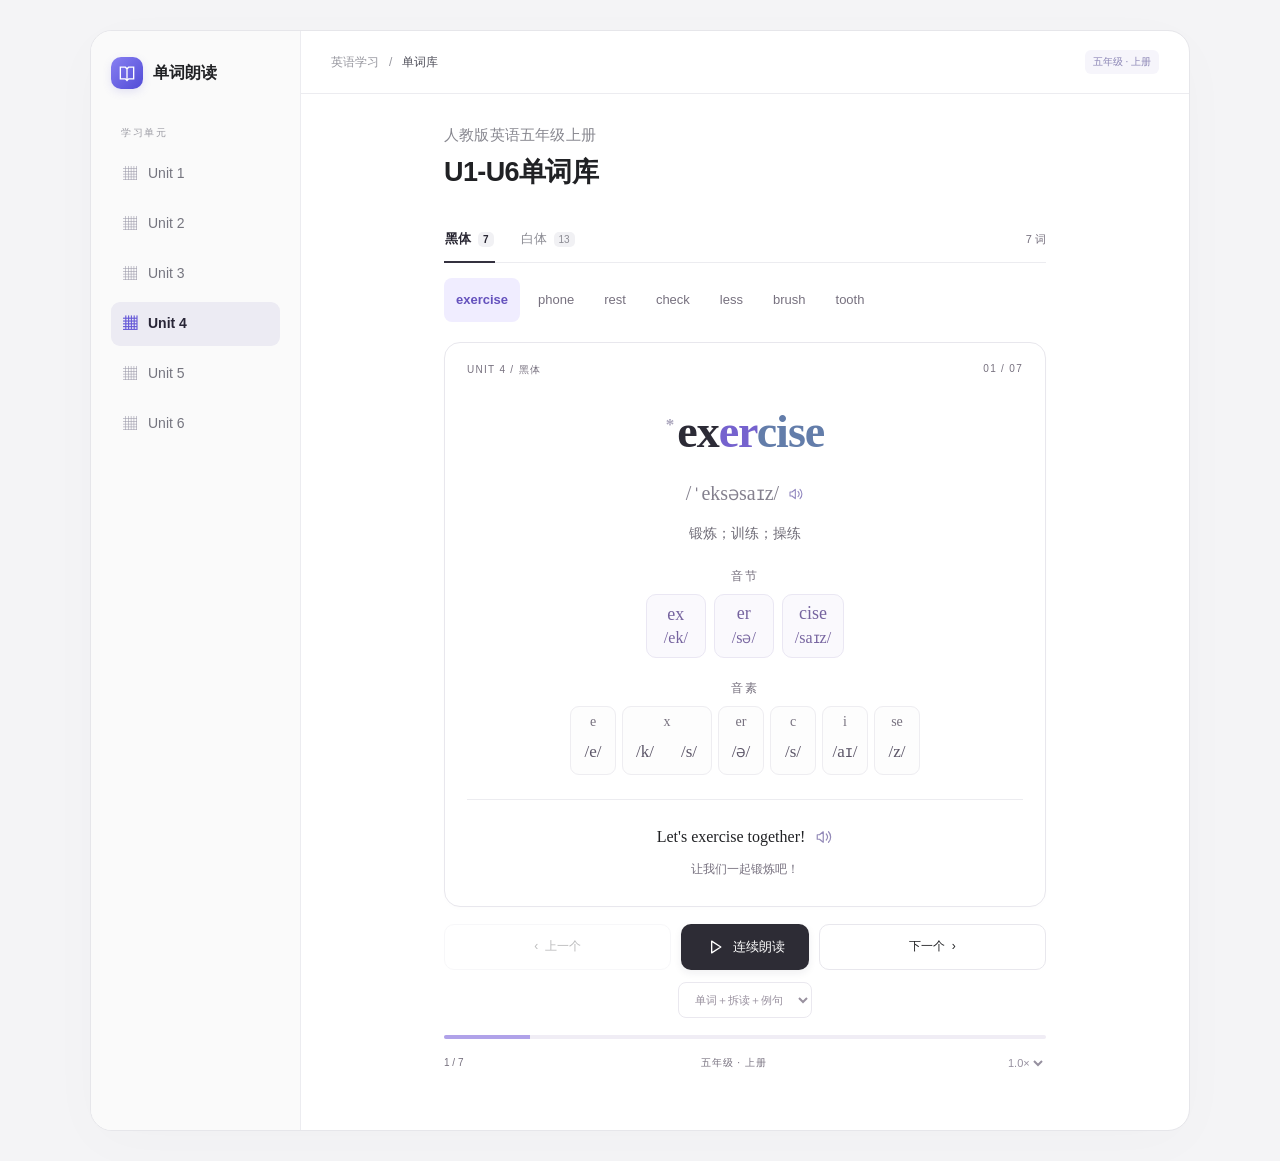
==== index.html @ 05b2318a "Fix mobile audio delay when switching units Replace whole-unit downloads with small three-word packs" ====
<!doctype html>
<html lang="zh-CN">
<head>
<meta charset="utf-8">
<meta name="viewport" content="width=device-width, initial-scale=1, viewport-fit=cover">
<link rel="icon" href="data:image/svg+xml,%3Csvg xmlns='http://www.w3.org/2000/svg' viewBox='0 0 32 32'%3E%3Crect width='32' height='32' rx='8' fill='%236659d7'/%3E%3Cpath d='M7 8h7l2 2 2-2h7v17h-7l-2 2-2-2H7zM16 10v17' fill='none' stroke='white' stroke-width='1.5'/%3E%3C/svg%3E">
<meta name="theme-color" content="#f4f4f6">
<meta name="reader-build" content="20261116-audio3">
<meta name="description" content="人教版英语五年级上册U1-U6单词库">
<title>人教版英语五年级上册U1-U6单词库</title>
<style>
:root{color-scheme:light;--ink:#202124;--muted:#898b92;--green:#5b55df;--wash:#f2f1ff;--line:#ececf0;--paper:#fff;font-family:-apple-system,BlinkMacSystemFont,"PingFang SC","Microsoft YaHei",sans-serif}
*{box-sizing:border-box}body{margin:0;background:#f4f4f6;color:var(--ink);-webkit-tap-highlight-color:transparent}button,select{font:inherit}button{color:inherit;cursor:pointer;border:0;background:none;touch-action:manipulation}button:disabled{opacity:.3;cursor:default}button:focus-visible,select:focus-visible{outline:3px solid #b7b2ff;outline-offset:3px}button svg{width:20px;height:20px;fill:none;stroke:currentColor;stroke-width:1.6;stroke-linecap:round;stroke-linejoin:round;flex:none}.shell{max-width:1100px;margin:30px auto;background:#fff;border:1px solid #e6e6ea;border-radius:22px;box-shadow:0 12px 60px #25233305;display:grid;grid-template-columns:210px 1fr;overflow:hidden;min-height:850px}.sidebar{background:#fafafa;border-right:1px solid var(--line);padding:26px 20px}.brand{display:flex;align-items:center;gap:10px;font-size:16px;font-weight:650;margin:0 0 37px}.brand-icon{display:grid;place-items:center;border-radius:10px;width:32px;height:32px;color:#fff;background:linear-gradient(135deg,#8880f2,#514bd6);box-shadow:0 3px 8px #7369d52b}.brand-icon svg{width:20px;fill:none;stroke:currentColor;stroke-width:1.6}.nav-label{font-size:10px;letter-spacing:1.6px;color:#9c9ca4;margin:0 10px 12px}.units{display:grid;gap:6px}.unit{text-align:left;padding:12px;border-radius:9px;font-size:14px;min-height:45px;color:#75757f}.unit[aria-pressed=true]{background:#ecebf3;color:#282536;font-weight:650}.unit:before{content:'▦';margin-right:11px;color:#9b99a9}.unit[aria-pressed=true]:before{color:#6659d7}.main-panel{min-width:0}.topbar{border-bottom:1px solid var(--line);padding:19px 30px;font-size:12px;color:#96969e;display:flex;justify-content:space-between;align-items:center}.topbar strong{color:#50505b;font-weight:500}.edition{color:#8b85b5;background:#f6f5fb;padding:5px 8px;border-radius:6px;font-size:10px}.content{max-width:670px;margin:0 auto;padding:27px 34px}header{margin-bottom:21px}h1{font-size:15px;font-weight:500;letter-spacing:.2px;margin:0;color:#87878f;line-height:1.8}h1 span{display:block;font-size:27px;color:#202124;font-weight:650;letter-spacing:-.6px}.categories{display:flex;gap:25px;border-bottom:1px solid var(--line);align-items:center}.category{font-size:13px;position:relative;padding:11px 1px 13px;color:#8b8b93;min-height:44px}.category span{font-size:10px;margin-left:7px;background:#f1f1f4;border-radius:5px;padding:2px 5px}.category[aria-pressed=true]{color:#282632;font-weight:600}.category[aria-pressed=true]:after{content:'';position:absolute;height:2px;background:#34313f;bottom:-1px;left:0;right:0}.group-count{margin-left:auto;font-size:11px;color:#9e9da5}.word-strip{display:flex;overflow-x:auto;gap:6px;margin:15px 0;padding:0 0 5px;scrollbar-width:none}.word-strip::-webkit-scrollbar{display:none}.word-tab{white-space:nowrap;min-height:44px;padding:8px 12px;border-radius:8px;font-size:12px;color:#929099}.word-tab[aria-current=true]{background:#f0edff;color:#6955c9;font-weight:600}.card{background:#fff;border:1px solid #e8e7ed;border-radius:16px;padding:20px 22px 25px;box-shadow:0 2px 4px #211d3803}.card-meta{display:flex;justify-content:space-between;font-size:10px;letter-spacing:1.3px;color:#aaa8b4}.card-meta strong{font-weight:500;color:#868292}.word-area{text-align:center;padding:20px 0 22px}.word-button{font:600 clamp(32px,7vw,46px)/1.2 Georgia,"Times New Roman",serif;letter-spacing:-1px;border-radius:10px;padding:7px 8px;max-width:100%;overflow-wrap:anywhere}.word-button sup{font-size:17px;vertical-align:super;color:#aaa5bc;margin-right:4px}.word-button .c0{color:#2c2b36}.word-button .c1{color:#7562ce}.word-button .c2{color:#637daa}.ipa{display:flex;align-items:center;justify-content:center;gap:9px;min-height:42px;margin:7px auto 0;padding:5px 10px;border-radius:9px;color:#84808e;font:20px "Times New Roman",serif}.ipa svg{width:16px;height:16px;color:#9187bf}.meaning{font-size:14px;line-height:1.8;color:#6f6c77;margin:6px 0 0}.section-label{font-size:10px;color:#aaa5b3;letter-spacing:1.6px;text-align:center;margin:0 0 9px}.syllables{display:flex;flex-wrap:wrap;justify-content:center;gap:8px;margin-bottom:22px}.syllable{min-width:60px;min-height:59px;border:1px solid #eae7f3;background:#faf9fd;border-radius:10px;padding:8px 12px;color:#76649f}.syllable b{display:block;font:500 18px Georgia,serif}.syllable small{font:16px "Times New Roman",serif;display:block;margin-top:4px}.phonics{display:flex;justify-content:center;flex-wrap:wrap;gap:6px;margin-bottom:24px}.phone-group{display:flex;flex-direction:column;align-items:center;border:1px solid #eeedf1;border-radius:9px;background:#fdfdfd;min-width:44px;overflow:hidden}.grapheme{font:14px Georgia,serif;color:#a29ba9;padding:7px 7px 0}.phone-buttons{display:flex}.phoneme{font:17px "Times New Roman",serif;min-width:44px;min-height:44px;padding:6px;border-radius:8px;color:#5c5668}.silent{font-size:10px;padding:10px;color:#aaa}.example{border-top:1px solid var(--line);padding-top:17px}.example-button{display:flex;gap:10px;align-items:center;justify-content:center;width:100%;font:16px/1.7 Georgia,serif;text-align:center;padding:6px;border-radius:9px}.example-button svg{color:#938ab8;width:18px}.translation{font-size:12px;line-height:1.8;text-align:center;color:#a19aa9;margin:3px 0 0}.controls{display:flex;gap:10px;margin-top:17px}.step{min-height:46px;flex:1;border:1px solid #e8e7ed;border-radius:10px;font-size:12px;background:#fff}.play{display:flex;align-items:center;justify-content:center;gap:8px;min-height:46px;min-width:128px;border-radius:10px;background:#2d2c35;color:#fff;font-size:13px;box-shadow:0 3px 8px #211d3812}.play-options{display:flex;justify-content:center;margin:12px 0}.play-options select{background:#fff;border:1px solid #eae8ef;border-radius:8px;color:#99919f;padding:7px 12px;font-size:11px;min-height:36px}.progress{height:4px;background:#f0edf5;border-radius:3px;overflow:hidden;margin-top:17px}.progress span{display:block;height:100%;background:#b0a2e9;transition:width .2s}.bottom{display:flex;align-items:center;justify-content:space-between;font-size:10px;color:#aaa5b1;margin-top:6px}.speed{background:none;color:#96909f;font-size:11px;border:0;min-height:36px}.footer-label{letter-spacing:1px}.status{font-size:12px;color:#ac8053;text-align:center;min-height:18px;margin:2px 0}.status:empty{visibility:hidden}.sr-only{position:absolute;width:1px;height:1px;overflow:hidden;clip:rect(0,0,0,0);white-space:nowrap}button.is-playing{background:#7463c8!important;color:#fff!important}button.is-playing span{color:#fff!important}button[aria-busy=true]{opacity:.5}
@media(max-width:900px){body{background:#fafafa}.shell{display:block;margin:0;border:0;border-radius:0;min-height:100vh}.sidebar{border:0;background:#fff;padding:18px 18px 0}.brand{font-size:14px;margin:0 0 18px}.brand-icon{width:27px;height:27px;border-radius:8px}.nav-label{display:none}.units{grid-template-columns:repeat(6,minmax(0,1fr));gap:5px}.unit{font-size:11px;min-height:44px;padding:9px 0;text-align:center;background:#f8f8fa;border:1px solid #efedf2}.unit:before{display:none}.unit[aria-pressed=true]{background:#ece9f9;border-color:#e0daf4;color:#67519f}.topbar{display:none}.content{padding:20px 18px 22px}h1{font-size:13px}h1 span{font-size:24px}.card{padding:17px 14px 20px}.word-area{padding:17px 0}.word-button{font-size:39px}header{margin-bottom:15px}.word-strip{margin:12px 0}.syllables{margin-bottom:18px}.phonics{gap:4px;margin-bottom:20px}.phone-group,.phoneme{min-width:44px}.categories{gap:24px}.controls{gap:8px}.play{min-width:120px}}
@media(max-width:360px){.content{padding:17px 13px}.sidebar{padding:16px 13px 0}.unit{font-size:10px}.word-button{font-size:34px}.syllable{min-width:53px;padding:8px}.play{min-width:108px}}
@media(prefers-reduced-motion:reduce){*{transition:none!important;scroll-behavior:auto!important}}

.section-label,.card-meta,.card-meta strong,.translation,.word-tab,.group-count,.bottom,.grapheme{color:#77717f}.section-label,.translation{font-size:12px}.word-tab{font-size:13px}.word-tab[aria-current=true]{color:#6451bd}.unit{min-height:44px}

.syllable:disabled{opacity:.4}.shell{min-height:0}@media(max-width:900px){.content{padding-bottom:max(22px,env(safe-area-inset-bottom))}.sidebar{padding-top:max(18px,env(safe-area-inset-top))}.word-strip{scroll-snap-type:x proximity}.word-tab{scroll-snap-align:center}.card{border-radius:16px}}
@media(max-width:900px){.ipa,.play-options select,.speed{min-height:44px}.play-options select,.speed{font-size:14px}}
</style>
</head>
<body>
<main class="shell">
<aside class="sidebar"><div class="brand"><span class="brand-icon" aria-hidden="true"><svg viewBox="0 0 24 24"><path d="M4 5h6l2 2 2-2h6v14h-6l-2 2-2-2H4zM12 7v14"/></svg></span>单词朗读</div><p class="nav-label">学习单元</p><nav class="units" aria-label="选择单元"><button class="unit" data-unit="1">Unit 1</button><button class="unit" data-unit="2">Unit 2</button><button class="unit" data-unit="3">Unit 3</button><button class="unit" data-unit="4">Unit 4</button><button class="unit" data-unit="5">Unit 5</button><button class="unit" data-unit="6">Unit 6</button></nav></aside><section class="main-panel"><div class="topbar"><span>英语学习 &nbsp; / &nbsp; <strong>单词库</strong></span><span class="edition">五年级 · 上册</span></div><div class="content"><header><h1>人教版英语五年级上册<span>U1-U6单词库</span></h1></header><nav class="categories" aria-label="选择词汇分类"><button class="category" data-group="bold">黑体<span id="bold-count"></span></button><button class="category" data-group="regular">白体<span id="regular-count"></span></button><span class="group-count" id="group-count"></span></nav>
<nav class="word-strip" id="word-strip" aria-label="选择单词"></nav>
<article class="card" aria-label="当前单词"><div class="card-meta"><strong id="card-unit"></strong><span id="card-index"></span></div><div class="word-area"><button class="word-button" id="word" lang="en-GB"></button><button class="ipa" id="ipa"></button><p class="meaning" id="meaning"></p></div><div class="section-label" id="syllable-label">音节</div><div class="syllables" id="syllables" aria-label="分音节朗读"></div><div class="section-label">音素</div><div class="phonics" id="phonics" aria-label="字母组合与音素"></div><div class="example"><button class="example-button" id="example" lang="en-GB"></button><p class="translation" id="translation"></p></div></article>
<div class="controls"><button class="step" id="previous" aria-label="上一个单词">‹&nbsp; 上一个</button><button class="play" id="auto"></button><button class="step" id="next" aria-label="下一个单词">下一个 &nbsp;›</button></div>
<div class="play-options"><label><span class="sr-only">连续朗读模式</span><select id="mode" aria-label="连续朗读模式"><option value="word">只读单词</option><option value="full" selected>单词＋拆读＋例句</option></select></label></div>
<div class="progress" aria-hidden="true"><span id="progress"></span></div>
<div class="bottom"><span id="position"></span><span class="footer-label">五年级 · 上册</span><label><span class="sr-only">朗读速度</span><select class="speed" id="speed" aria-label="朗读速度"><option value="0.8">0.8×</option><option value="1" selected>1.0×</option><option value="1.2">1.2×</option></select></label></div>
<p class="status" id="status" role="status" aria-live="polite"></p>
<audio id="player" preload="auto" playsinline></audio>
</div></section></main>
<script>
const WORDS=[{"id":0,"unit":4,"bold":false,"star":false,"word":"stay","ipa":"steɪ","meaning":"待；保持；继续是","syllables":[{"text":"stay","ipa":"steɪ","audio":"2a2f13c2bb9223","available":true}],"phonics":[{"text":"s","sounds":[{"ipa":"s","audio":"77df5b15685141"}]},{"text":"t","sounds":[{"ipa":"t","audio":"33d6bff3a3ce33"}]},{"text":"ay","sounds":[{"ipa":"eɪ","audio":"e068af44706bc8"}]}],"example":"We should stay healthy.","translation":"我们应该保持健康。","audio":"e54512d1b31eff","exampleAudio":"75d0cee45a5812","syllablesReady":true,"audioPack":"clip-u4-01-4df38c4a8083.json"},{"id":1,"unit":4,"bold":false,"star":true,"word":"should","ipa":"ʃʊd","meaning":"（提出或征询建议）该，可以","syllables":[{"text":"should","ipa":"ʃʊd","audio":"db7db6dccc90fd","available":true}],"phonics":[{"text":"sh","sounds":[{"ipa":"ʃ","audio":"73bfa18d421b52"}]},{"text":"ou","sounds":[{"ipa":"ʊ","audio":"71e7372bf9fe41"}]},{"text":"ld","sounds":[{"ipa":"d","audio":"3692ea2fce4f91"}]}],"example":"You should drink some water.","translation":"你应该喝点水。","audio":"be972c3d5fdc07","exampleAudio":"0e316518ecd850","syllablesReady":true,"audioPack":"clip-u4-01-4df38c4a8083.json"},{"id":2,"unit":4,"bold":false,"star":false,"word":"flu","ipa":"fluː","meaning":"流行性感冒；流感","syllables":[{"text":"flu","ipa":"fluː","audio":"a85a29feed39eb","available":true}],"phonics":[{"text":"f","sounds":[{"ipa":"f","audio":"3984d7593e7a02"}]},{"text":"l","sounds":[{"ipa":"l","audio":"8e840d89b18934"}]},{"text":"u","sounds":[{"ipa":"uː","audio":"7e804d0117455f"}]}],"example":"He has the flu.","translation":"他得了流感。","audio":"8207299454aac6","exampleAudio":"9d7b0c3b67e0ba","syllablesReady":true,"audioPack":"clip-u4-01-4df38c4a8083.json"},{"id":3,"unit":4,"bold":false,"star":false,"word":"else","ipa":"els","meaning":"其他的；别的","syllables":[{"text":"else","ipa":"els","audio":"09506fd597117b","available":true}],"phonics":[{"text":"e","sounds":[{"ipa":"e","audio":"df6f04fda0979d"}]},{"text":"l","sounds":[{"ipa":"l","audio":"8e840d89b18934"}]},{"text":"se","sounds":[{"ipa":"s","audio":"77df5b15685141"}]}],"example":"What else can we do?","translation":"我们还能做什么？","audio":"042b6c0c0a6f4f","exampleAudio":"23f4e4a6247bc4","syllablesReady":true,"audioPack":"clip-u4-02-40dfbbeb912b.json"},{"id":4,"unit":4,"bold":true,"star":true,"word":"exercise","ipa":"ˈeksəsaɪz","meaning":"锻炼；训练；操练","syllables":[{"text":"ex","ipa":"ek","audio":"ee538955fcd40a","available":true},{"text":"er","ipa":"sə","audio":"0a44e4180bbe7e","available":true},{"text":"cise","ipa":"saɪz","audio":"6377fe2136d4f4","available":true}],"phonics":[{"text":"e","sounds":[{"ipa":"e","audio":"df6f04fda0979d"}]},{"text":"x","sounds":[{"ipa":"k","audio":"15deac28bfb6ce"},{"ipa":"s","audio":"77df5b15685141"}]},{"text":"er","sounds":[{"ipa":"ə","audio":"a1d90646e1e7f2"}]},{"text":"c","sounds":[{"ipa":"s","audio":"77df5b15685141"}]},{"text":"i","sounds":[{"ipa":"aɪ","audio":"14cbe880b8cc93"}]},{"text":"se","sounds":[{"ipa":"z","audio":"938f5e83c40cc0"}]}],"example":"Let's exercise together!","translation":"让我们一起锻炼吧！","audio":"d7ba8834699db3","exampleAudio":"16d1e9e193fc84","syllablesReady":true,"audioPack":"clip-u4-02-40dfbbeb912b.json"},{"id":5,"unit":4,"bold":false,"star":false,"word":"enough","ipa":"ɪˈnʌf","meaning":"足够的；充足的；充分的","syllables":[{"text":"e","ipa":"ɪ","audio":"bf27c43688d6e5","available":true},{"text":"nough","ipa":"nʌf","audio":"0137be5a025a5c","available":true}],"phonics":[{"text":"e","sounds":[{"ipa":"ɪ","audio":"9666e5af85009f"}]},{"text":"n","sounds":[{"ipa":"n","audio":"520b21b4bc85e6"}]},{"text":"ou","sounds":[{"ipa":"ʌ","audio":"78f5a0338d9278"}]},{"text":"gh","sounds":[{"ipa":"f","audio":"3984d7593e7a02"}]}],"example":"We need enough sleep.","translation":"我们需要充足的睡眠。","audio":"8a938815b1b5c3","exampleAudio":"6dd1a45a997111","syllablesReady":true,"audioPack":"clip-u4-02-40dfbbeb912b.json"},{"id":6,"unit":4,"bold":false,"star":false,"word":"if","ipa":"ɪf","meaning":"如果；假若；倘若","syllables":[{"text":"if","ipa":"ɪf","audio":"f15a19af0896d4","available":true}],"phonics":[{"text":"i","sounds":[{"ipa":"ɪ","audio":"9666e5af85009f"}]},{"text":"f","sounds":[{"ipa":"f","audio":"3984d7593e7a02"}]}],"example":"If you are tired, take a rest.","translation":"如果你累了，就休息一下。","audio":"c4ae7a5f7a825f","exampleAudio":"e336fa40623fb4","syllablesReady":true,"audioPack":"clip-u4-03-73f13e20ef15.json"},{"id":7,"unit":4,"bold":false,"star":false,"word":"habit","ipa":"ˈhæbɪt","meaning":"习惯","syllables":[{"text":"hab","ipa":"hæb","audio":"6153f23c8b336a","available":true},{"text":"it","ipa":"ɪt","audio":"d3bbe8ee735b5b","available":true}],"phonics":[{"text":"h","sounds":[{"ipa":"h","audio":"db8be77c321027"}]},{"text":"a","sounds":[{"ipa":"æ","audio":"aa4d5e6c8d4199"}]},{"text":"b","sounds":[{"ipa":"b","audio":"a5bdd5a78e7f5c"}]},{"text":"i","sounds":[{"ipa":"ɪ","audio":"9666e5af85009f"}]},{"text":"t","sounds":[{"ipa":"t","audio":"33d6bff3a3ce33"}]}],"example":"Reading every day is a good habit.","translation":"每天阅读是个好习惯。","audio":"df9d32b46ea53a","exampleAudio":"82f79e4d7b1d62","syllablesReady":true,"audioPack":"clip-u4-03-73f13e20ef15.json"},{"id":8,"unit":4,"bold":false,"star":true,"word":"show","ipa":"ʃəʊ","meaning":"（电视或广播）节目","syllables":[{"text":"show","ipa":"ʃəʊ","audio":"5d4f435da3c693","available":true}],"phonics":[{"text":"sh","sounds":[{"ipa":"ʃ","audio":"73bfa18d421b52"}]},{"text":"ow","sounds":[{"ipa":"əʊ","audio":"de230a6793e507"}]}],"example":"This is my favourite TV show.","translation":"这是我最喜欢的电视节目。","audio":"33a021be55f984","exampleAudio":"23d4ae31b08bfc","syllablesReady":true,"audioPack":"clip-u4-03-73f13e20ef15.json"},{"id":9,"unit":4,"bold":true,"star":true,"word":"phone","ipa":"fəʊn","meaning":"电话；电话机","syllables":[{"text":"phone","ipa":"fəʊn","audio":"1bc954d05c8421","available":true}],"phonics":[{"text":"ph","sounds":[{"ipa":"f","audio":"3984d7593e7a02"}]},{"text":"o…e","sounds":[{"ipa":"əʊ","audio":"de230a6793e507"}]},{"text":"n","sounds":[{"ipa":"n","audio":"520b21b4bc85e6"}]}],"example":"The phone is on the desk.","translation":"电话在书桌上。","audio":"0c94a33f945727","exampleAudio":"c35ddffc344cb4","syllablesReady":true,"audioPack":"clip-u4-04-7e9845bcd077.json"},{"id":10,"unit":4,"bold":false,"star":true,"word":"then","ipa":"ðen","meaning":"那么；因此；既然如此","syllables":[{"text":"then","ipa":"ðen","audio":"d1798d2abfa24e","available":true}],"phonics":[{"text":"th","sounds":[{"ipa":"ð","audio":"ab1d00f7f7bc23"}]},{"text":"e","sounds":[{"ipa":"e","audio":"df6f04fda0979d"}]},{"text":"n","sounds":[{"ipa":"n","audio":"520b21b4bc85e6"}]}],"example":"Then let's go home.","translation":"那么我们回家吧。","audio":"da7fa21d7ee453","exampleAudio":"5517b3a201c46b","syllablesReady":true,"audioPack":"clip-u4-04-7e9845bcd077.json"},{"id":11,"unit":4,"bold":true,"star":false,"word":"rest","ipa":"rest","meaning":"休息；放松","syllables":[{"text":"rest","ipa":"rest","audio":"c1668ff1b518d0","available":true}],"phonics":[{"text":"r","sounds":[{"ipa":"r","audio":"440264ba9812d7"}]},{"text":"e","sounds":[{"ipa":"e","audio":"df6f04fda0979d"}]},{"text":"s","sounds":[{"ipa":"s","audio":"77df5b15685141"}]},{"text":"t","sounds":[{"ipa":"t","audio":"33d6bff3a3ce33"}]}],"example":"Let's have a rest.","translation":"我们休息一下吧。","audio":"a9f651cb1a9d56","exampleAudio":"79abeda0023383","syllablesReady":true,"audioPack":"clip-u4-04-7e9845bcd077.json"},{"id":12,"unit":4,"bold":false,"star":false,"word":"take care of","ipa":"teɪk keə əv","meaning":"爱护；照顾","syllables":[{"text":"take","ipa":"teɪk","audio":"1ae70d4390ac8b","available":true},{"text":"care","ipa":"keə","audio":"ab6530cb1fba55","available":true},{"text":"of","ipa":"əv","audio":"1ba9ad55427d74","available":true}],"phonics":[{"text":"t","sounds":[{"ipa":"t","audio":"33d6bff3a3ce33"}]},{"text":"a…e","sounds":[{"ipa":"eɪ","audio":"e068af44706bc8"}]},{"text":"k","sounds":[{"ipa":"k","audio":"15deac28bfb6ce"}]},{"text":"c","sounds":[{"ipa":"k","audio":"15deac28bfb6ce"}]},{"text":"are","sounds":[{"ipa":"eə","audio":"a111d2c7999a7c"}]},{"text":"o","sounds":[{"ipa":"ə","audio":"a1d90646e1e7f2"}]},{"text":"f","sounds":[{"ipa":"v","audio":"3aedc26320a6b2"}]}],"example":"We should take care of our eyes.","translation":"我们应该爱护眼睛。","audio":"217a6a81881a95","exampleAudio":"9b99493055502d","syllablesReady":true,"audioPack":"clip-u4-05-de43c15a2061.json"},{"id":13,"unit":4,"bold":true,"star":false,"word":"check","ipa":"tʃek","meaning":"查看；查明","syllables":[{"text":"check","ipa":"tʃek","audio":"b43e006a75d6fb","available":true}],"phonics":[{"text":"ch","sounds":[{"ipa":"tʃ","audio":"0f3a4731d286ed"}]},{"text":"e","sounds":[{"ipa":"e","audio":"df6f04fda0979d"}]},{"text":"ck","sounds":[{"ipa":"k","audio":"15deac28bfb6ce"}]}],"example":"Please check your homework.","translation":"请检查你的作业。","audio":"11a4afb41b07e5","exampleAudio":"4089a2626001e6","syllablesReady":true,"audioPack":"clip-u4-05-de43c15a2061.json"},{"id":14,"unit":4,"bold":true,"star":false,"word":"less","ipa":"les","meaning":"（与不可数名词连用）较少的，更少的","syllables":[{"text":"less","ipa":"les","audio":"28cf12b258746d","available":true}],"phonics":[{"text":"l","sounds":[{"ipa":"l","audio":"8e840d89b18934"}]},{"text":"e","sounds":[{"ipa":"e","audio":"df6f04fda0979d"}]},{"text":"ss","sounds":[{"ipa":"s","audio":"77df5b15685141"}]}],"example":"We should eat less sugar.","translation":"我们应该少吃糖。","audio":"c0d8cd33508366","exampleAudio":"ecbd4595a667ca","syllablesReady":true,"audioPack":"clip-u4-05-de43c15a2061.json"},{"id":15,"unit":4,"bold":true,"star":false,"word":"brush","ipa":"brʌʃ","meaning":"（用刷子）刷净，刷亮，刷平顺","syllables":[{"text":"brush","ipa":"brʌʃ","audio":"c9064931e882f1","available":true}],"phonics":[{"text":"b","sounds":[{"ipa":"b","audio":"a5bdd5a78e7f5c"}]},{"text":"r","sounds":[{"ipa":"r","audio":"440264ba9812d7"}]},{"text":"u","sounds":[{"ipa":"ʌ","audio":"78f5a0338d9278"}]},{"text":"sh","sounds":[{"ipa":"ʃ","audio":"73bfa18d421b52"}]}],"example":"I brush my teeth every morning.","translation":"我每天早上刷牙。","audio":"11db1e0b5a74c8","exampleAudio":"6878ef070b0780","syllablesReady":true,"audioPack":"clip-u4-06-016f15e1d69d.json"},{"id":16,"unit":4,"bold":true,"star":false,"word":"tooth","ipa":"tuːθ","meaning":"牙；齿（复数 teeth /tiːθ/）","syllables":[{"text":"tooth","ipa":"tuːθ","audio":"8a84264580e888","available":true}],"phonics":[{"text":"t","sounds":[{"ipa":"t","audio":"33d6bff3a3ce33"}]},{"text":"oo","sounds":[{"ipa":"uː","audio":"7e804d0117455f"}]},{"text":"th","sounds":[{"ipa":"θ","audio":"09ea4f5cf06072"}]}],"example":"This tooth is loose.","translation":"这颗牙松了。","audio":"c94b9480c71463","exampleAudio":"8f224d99034b91","syllablesReady":true,"audioPack":"clip-u4-06-016f15e1d69d.json"},{"id":17,"unit":4,"bold":false,"star":false,"word":"twice","ipa":"twaɪs","meaning":"两次；两遍","syllables":[{"text":"twice","ipa":"twaɪs","audio":"28f8f8c76cd113","available":true}],"phonics":[{"text":"t","sounds":[{"ipa":"t","audio":"33d6bff3a3ce33"}]},{"text":"w","sounds":[{"ipa":"w","audio":"f36e0f89fd2198"}]},{"text":"i…e","sounds":[{"ipa":"aɪ","audio":"14cbe880b8cc93"}]},{"text":"c","sounds":[{"ipa":"s","audio":"77df5b15685141"}]}],"example":"I brush my teeth twice a day.","translation":"我每天刷两次牙。","audio":"32f475a95eabf9","exampleAudio":"4ae5b45de04112","syllablesReady":true,"audioPack":"clip-u4-06-016f15e1d69d.json"},{"id":18,"unit":4,"bold":false,"star":true,"word":"hour","ipa":"ˈaʊə","meaning":"小时","syllables":[{"text":"hour","ipa":"aʊə","audio":"8290a1b06ed621","available":true}],"phonics":[{"text":"h","sounds":[]},{"text":"our","sounds":[{"ipa":"aʊ","audio":"ec80d9424a1e54"},{"ipa":"ə","audio":"a1d90646e1e7f2"}]}],"example":"I read for an hour every day.","translation":"我每天读书一小时。","audio":"1b755e0b68e834","exampleAudio":"405b8f79a4cb81","syllablesReady":true,"audioPack":"clip-u4-07-e4fb7c1fc002.json"},{"id":19,"unit":4,"bold":false,"star":true,"word":"free","ipa":"friː","meaning":"没有安排活动的；空闲的","syllables":[{"text":"free","ipa":"friː","audio":"514ea739c9547a","available":true}],"phonics":[{"text":"f","sounds":[{"ipa":"f","audio":"3984d7593e7a02"}]},{"text":"r","sounds":[{"ipa":"r","audio":"440264ba9812d7"}]},{"text":"ee","sounds":[{"ipa":"iː","audio":"d35f2468855d20"}]}],"example":"Are you free this afternoon?","translation":"你今天下午有空吗？","audio":"38d85d5921f0b3","exampleAudio":"414c9b74fc9724","syllablesReady":true,"audioPack":"clip-u4-07-e4fb7c1fc002.json"},{"id":20,"unit":5,"bold":false,"star":true,"word":"hungry","ipa":"ˈhʌŋɡri","meaning":"感到饿的","syllables":[{"text":"hun","ipa":"hʌŋ","audio":"081b4bf7f21118","available":true},{"text":"gry","ipa":"ɡri","audio":"0e489ad536ae18","available":true}],"phonics":[{"text":"h","sounds":[{"ipa":"h","audio":"db8be77c321027"}]},{"text":"u","sounds":[{"ipa":"ʌ","audio":"78f5a0338d9278"}]},{"text":"n","sounds":[{"ipa":"ŋ","audio":"386316af5b148a"}]},{"text":"g","sounds":[{"ipa":"ɡ","audio":"af5a7e7f10bb01"}]},{"text":"r","sounds":[{"ipa":"r","audio":"440264ba9812d7"}]},{"text":"y","sounds":[{"ipa":"i","audio":"0f890b4d8daec8"}]}],"example":"I'm hungry. Let's have lunch.","translation":"我饿了。我们吃午饭吧。","audio":"54b52809aa12d0","exampleAudio":"31577df02fa5f8","syllablesReady":true,"audioPack":"clip-u5-01-260249400723.json"},{"id":21,"unit":5,"bold":true,"star":false,"word":"beef","ipa":"biːf","meaning":"牛肉","syllables":[{"text":"beef","ipa":"biːf","audio":"2748f887795691","available":true}],"phonics":[{"text":"b","sounds":[{"ipa":"b","audio":"a5bdd5a78e7f5c"}]},{"text":"ee","sounds":[{"ipa":"iː","audio":"d35f2468855d20"}]},{"text":"f","sounds":[{"ipa":"f","audio":"3984d7593e7a02"}]}],"example":"I'd like some beef.","translation":"我想吃一些牛肉。","audio":"81fb25d3a9b65a","exampleAudio":"5ad8806af446d9","syllablesReady":true,"audioPack":"clip-u5-01-260249400723.json"},{"id":22,"unit":5,"bold":true,"star":true,"word":"ice cream","ipa":"ˌaɪs ˈkriːm","meaning":"（一份）冰激凌","syllables":[{"text":"ice","ipa":"aɪs","audio":"6c1d875e449369","available":true},{"text":"cream","ipa":"kriːm","audio":"be3cfcd6d507e9","available":true}],"phonics":[{"text":"i…e","sounds":[{"ipa":"aɪ","audio":"14cbe880b8cc93"}]},{"text":"c","sounds":[{"ipa":"s","audio":"77df5b15685141"}]},{"text":"c","sounds":[{"ipa":"k","audio":"15deac28bfb6ce"}]},{"text":"r","sounds":[{"ipa":"r","audio":"440264ba9812d7"}]},{"text":"ea","sounds":[{"ipa":"iː","audio":"d35f2468855d20"}]},{"text":"m","sounds":[{"ipa":"m","audio":"98c42d047aab7c"}]}],"example":"I like ice cream.","translation":"我喜欢冰激凌。","audio":"c18218db4eb77c","exampleAudio":"503a35c6c5e725","syllablesReady":true,"audioPack":"clip-u5-01-260249400723.json"},{"id":23,"unit":5,"bold":false,"star":true,"word":"little","ipa":"ˈlɪtl","meaning":"少许；一点","syllables":[{"text":"lit","ipa":"lɪt","audio":"46910977fb0121","available":true},{"text":"tle","ipa":"əl","audio":"3cf048b6124127","available":true}],"phonics":[{"text":"l","sounds":[{"ipa":"l","audio":"8e840d89b18934"}]},{"text":"i","sounds":[{"ipa":"ɪ","audio":"9666e5af85009f"}]},{"text":"tt","sounds":[{"ipa":"t","audio":"33d6bff3a3ce33"}]},{"text":"le","sounds":[{"ipa":"ə","audio":"a1d90646e1e7f2"},{"ipa":"l","audio":"8e840d89b18934"}]}],"example":"There is a little milk in the cup.","translation":"杯子里有一点牛奶。","audio":"07c5ca3e80abfd","exampleAudio":"c94b087eccd704","syllablesReady":true,"audioPack":"clip-u5-02-e1a32bc8dff8.json"},{"id":24,"unit":5,"bold":true,"star":false,"word":"dumpling","ipa":"ˈdʌmplɪŋ","meaning":"饺子；汤圆","syllables":[{"text":"dump","ipa":"dʌmp","audio":"3d62fba4124b29","available":true},{"text":"ling","ipa":"lɪŋ","audio":"43e2d2f10e1f4b","available":true}],"phonics":[{"text":"d","sounds":[{"ipa":"d","audio":"3692ea2fce4f91"}]},{"text":"u","sounds":[{"ipa":"ʌ","audio":"78f5a0338d9278"}]},{"text":"m","sounds":[{"ipa":"m","audio":"98c42d047aab7c"}]},{"text":"p","sounds":[{"ipa":"p","audio":"6b4b229c14d0aa"}]},{"text":"l","sounds":[{"ipa":"l","audio":"8e840d89b18934"}]},{"text":"i","sounds":[{"ipa":"ɪ","audio":"9666e5af85009f"}]},{"text":"ng","sounds":[{"ipa":"ŋ","audio":"386316af5b148a"}]}],"example":"This dumpling is delicious.","translation":"这个饺子很好吃。","audio":"144f5d6eb61693","exampleAudio":"db72afa33d44c2","syllablesReady":true,"audioPack":"clip-u5-02-e1a32bc8dff8.json"},{"id":25,"unit":5,"bold":true,"star":true,"word":"tea","ipa":"tiː","meaning":"茶叶；茶；茶水","syllables":[{"text":"tea","ipa":"tiː","audio":"a247d03b37863d","available":true}],"phonics":[{"text":"t","sounds":[{"ipa":"t","audio":"33d6bff3a3ce33"}]},{"text":"ea","sounds":[{"ipa":"iː","audio":"d35f2468855d20"}]}],"example":"Would you like some tea?","translation":"你想喝点茶吗？","audio":"be90195a6dd43c","exampleAudio":"20fecd8f8f3611","syllablesReady":true,"audioPack":"clip-u5-02-e1a32bc8dff8.json"},{"id":26,"unit":5,"bold":true,"star":false,"word":"hamburger","ipa":"ˈhæmbɜːɡə","meaning":"汉堡包；汉堡牛肉饼","syllables":[{"text":"ham","ipa":"hæm","audio":"b5cdba738a498d","available":true},{"text":"bur","ipa":"bɜː","audio":"3b0ccd052e14e4","available":true},{"text":"ger","ipa":"ɡə","audio":"5946224befcdd2","available":true}],"phonics":[{"text":"h","sounds":[{"ipa":"h","audio":"db8be77c321027"}]},{"text":"a","sounds":[{"ipa":"æ","audio":"aa4d5e6c8d4199"}]},{"text":"m","sounds":[{"ipa":"m","audio":"98c42d047aab7c"}]},{"text":"b","sounds":[{"ipa":"b","audio":"a5bdd5a78e7f5c"}]},{"text":"ur","sounds":[{"ipa":"ɜː","audio":"2f49ed94ac4a88"}]},{"text":"g","sounds":[{"ipa":"ɡ","audio":"af5a7e7f10bb01"}]},{"text":"er","sounds":[{"ipa":"ə","audio":"a1d90646e1e7f2"}]}],"example":"I'd like a hamburger.","translation":"我想要一个汉堡包。","audio":"37adfe87e02651","exampleAudio":"6638674dbaf211","syllablesReady":true,"audioPack":"clip-u5-03-8a5baa803b30.json"},{"id":27,"unit":5,"bold":false,"star":true,"word":"Mrs","ipa":"ˈmɪsɪz","meaning":"（用于女子的姓氏或姓名前）太太，夫人","syllables":[{"text":"Mrs","ipa":"mɪ","audio":"d0f69d635a62b8","available":true},{"text":"Mrs","ipa":"sɪz","audio":"cbd4a77cf29ab8","available":true}],"phonics":[{"text":"Mrs","sounds":[{"ipa":"m","audio":"98c42d047aab7c"},{"ipa":"ɪ","audio":"9666e5af85009f"},{"ipa":"s","audio":"77df5b15685141"},{"ipa":"ɪ","audio":"9666e5af85009f"},{"ipa":"z","audio":"938f5e83c40cc0"}]}],"example":"Mrs Green is our teacher.","translation":"格林夫人是我们的老师。","audio":"fbbed4070bb3d7","exampleAudio":"fe925ad267da9f","syllablesReady":true,"audioPack":"clip-u5-03-8a5baa803b30.json"},{"id":28,"unit":5,"bold":false,"star":false,"word":"coconut","ipa":"ˈkəʊkənʌt","meaning":"椰子","syllables":[{"text":"co","ipa":"kəʊ","audio":"55a91ac7a5f490","available":true},{"text":"co","ipa":"kə","audio":"1e03dd7a88f59c","available":true},{"text":"nut","ipa":"nʌt","audio":"c502aa17656202","available":true}],"phonics":[{"text":"c","sounds":[{"ipa":"k","audio":"15deac28bfb6ce"}]},{"text":"o","sounds":[{"ipa":"əʊ","audio":"de230a6793e507"}]},{"text":"c","sounds":[{"ipa":"k","audio":"15deac28bfb6ce"}]},{"text":"o","sounds":[{"ipa":"ə","audio":"a1d90646e1e7f2"}]},{"text":"n","sounds":[{"ipa":"n","audio":"520b21b4bc85e6"}]},{"text":"u","sounds":[{"ipa":"ʌ","audio":"78f5a0338d9278"}]},{"text":"t","sounds":[{"ipa":"t","audio":"33d6bff3a3ce33"}]}],"example":"This coconut is big.","translation":"这个椰子很大。","audio":"c7d6d084931da0","exampleAudio":"83618959d47424","syllablesReady":true,"audioPack":"clip-u5-03-8a5baa803b30.json"},{"id":29,"unit":5,"bold":false,"star":true,"word":"interesting","ipa":"ˈɪntrəstɪŋ","meaning":"有趣的；有吸引力的","syllables":[{"text":"in","ipa":"ɪn","audio":"802e0235cca67c","available":true},{"text":"teres","ipa":"trəs","audio":"33742b3c32ddc9","available":true},{"text":"ting","ipa":"tɪŋ","audio":"b687acc58cc42f","available":true}],"phonics":[{"text":"i","sounds":[{"ipa":"ɪ","audio":"9666e5af85009f"}]},{"text":"n","sounds":[{"ipa":"n","audio":"520b21b4bc85e6"}]},{"text":"t","sounds":[{"ipa":"t","audio":"33d6bff3a3ce33"}]},{"text":"ere","sounds":[{"ipa":"r","audio":"440264ba9812d7"},{"ipa":"ə","audio":"a1d90646e1e7f2"}]},{"text":"s","sounds":[{"ipa":"s","audio":"77df5b15685141"}]},{"text":"t","sounds":[{"ipa":"t","audio":"33d6bff3a3ce33"}]},{"text":"i","sounds":[{"ipa":"ɪ","audio":"9666e5af85009f"}]},{"text":"ng","sounds":[{"ipa":"ŋ","audio":"386316af5b148a"}]}],"example":"This book is interesting.","translation":"这本书很有趣。","audio":"3b51630d79a6d2","exampleAudio":"f5cb0667b42d97","syllablesReady":true,"audioPack":"clip-u5-04-7db5c6bf2576.json"},{"id":30,"unit":5,"bold":true,"star":false,"word":"seed","ipa":"siːd","meaning":"种子；籽","syllables":[{"text":"seed","ipa":"siːd","audio":"7c690914313502","available":true}],"phonics":[{"text":"s","sounds":[{"ipa":"s","audio":"77df5b15685141"}]},{"text":"ee","sounds":[{"ipa":"iː","audio":"d35f2468855d20"}]},{"text":"d","sounds":[{"ipa":"d","audio":"3692ea2fce4f91"}]}],"example":"Put the seed in the soil.","translation":"把种子放进土里。","audio":"2e2645fda5f682","exampleAudio":"d6e93f73535996","syllablesReady":true,"audioPack":"clip-u5-04-7db5c6bf2576.json"},{"id":31,"unit":5,"bold":false,"star":false,"word":"pull","ipa":"pʊl","meaning":"拔出；抽出","syllables":[{"text":"pull","ipa":"pʊl","audio":"737add44595752","available":true}],"phonics":[{"text":"p","sounds":[{"ipa":"p","audio":"6b4b229c14d0aa"}]},{"text":"u","sounds":[{"ipa":"ʊ","audio":"71e7372bf9fe41"}]},{"text":"ll","sounds":[{"ipa":"l","audio":"8e840d89b18934"}]}],"example":"Let's pull up the carrot.","translation":"我们把胡萝卜拔出来吧。","audio":"f62a352edd85fd","exampleAudio":"8f5450f809dd08","syllablesReady":true,"audioPack":"clip-u5-04-7db5c6bf2576.json"},{"id":32,"unit":5,"bold":true,"star":false,"word":"stem","ipa":"stem","meaning":"（花草的）茎；（花或叶的）梗，柄","syllables":[{"text":"stem","ipa":"stem","audio":"fcf9610d690b92","available":true}],"phonics":[{"text":"s","sounds":[{"ipa":"s","audio":"77df5b15685141"}]},{"text":"t","sounds":[{"ipa":"t","audio":"33d6bff3a3ce33"}]},{"text":"e","sounds":[{"ipa":"e","audio":"df6f04fda0979d"}]},{"text":"m","sounds":[{"ipa":"m","audio":"98c42d047aab7c"}]}],"example":"The stem is green.","translation":"茎是绿色的。","audio":"bbc094f254bb1a","exampleAudio":"b4d11ca0d34acb","syllablesReady":true,"audioPack":"clip-u5-05-9c1afee46ee4.json"},{"id":33,"unit":5,"bold":true,"star":false,"word":"root","ipa":"ruːt","meaning":"根；根茎","syllables":[{"text":"root","ipa":"ruːt","audio":"607da766b6a8a1","available":true}],"phonics":[{"text":"r","sounds":[{"ipa":"r","audio":"440264ba9812d7"}]},{"text":"oo","sounds":[{"ipa":"uː","audio":"7e804d0117455f"}]},{"text":"t","sounds":[{"ipa":"t","audio":"33d6bff3a3ce33"}]}],"example":"The root is under the ground.","translation":"根在地下。","audio":"c739dd726a9486","exampleAudio":"b544f92fd584d5","syllablesReady":true,"audioPack":"clip-u5-05-9c1afee46ee4.json"},{"id":34,"unit":5,"bold":false,"star":false,"word":"lotus","ipa":"ˈləʊtəs","meaning":"莲属植物","syllables":[{"text":"lo","ipa":"ləʊ","audio":"322b15e48f392f","available":true},{"text":"tus","ipa":"təs","audio":"52c84ef194562e","available":true}],"phonics":[{"text":"l","sounds":[{"ipa":"l","audio":"8e840d89b18934"}]},{"text":"o","sounds":[{"ipa":"əʊ","audio":"de230a6793e507"}]},{"text":"t","sounds":[{"ipa":"t","audio":"33d6bff3a3ce33"}]},{"text":"u","sounds":[{"ipa":"ə","audio":"a1d90646e1e7f2"}]},{"text":"s","sounds":[{"ipa":"s","audio":"77df5b15685141"}]}],"example":"A lotus grows in the lake.","translation":"一株莲花生长在湖中。","audio":"5b2133d8febda1","exampleAudio":"439d97432e2fc3","syllablesReady":true,"audioPack":"clip-u5-05-9c1afee46ee4.json"},{"id":35,"unit":5,"bold":false,"star":true,"word":"lake","ipa":"leɪk","meaning":"湖；湖泊","syllables":[{"text":"lake","ipa":"leɪk","audio":"a80de6a97da5bc","available":true}],"phonics":[{"text":"l","sounds":[{"ipa":"l","audio":"8e840d89b18934"}]},{"text":"a…e","sounds":[{"ipa":"eɪ","audio":"e068af44706bc8"}]},{"text":"k","sounds":[{"ipa":"k","audio":"15deac28bfb6ce"}]}],"example":"The lake is beautiful.","translation":"这个湖很美。","audio":"bec10ceb00a8fe","exampleAudio":"5909c35d172d2c","syllablesReady":true,"audioPack":"clip-u5-06-db0eb0c8d579.json"},{"id":36,"unit":5,"bold":false,"star":true,"word":"world","ipa":"wɜːld","meaning":"世界；地球；天下","syllables":[{"text":"world","ipa":"wɜːld","audio":"8d502d7c07de66","available":true}],"phonics":[{"text":"w","sounds":[{"ipa":"w","audio":"f36e0f89fd2198"}]},{"text":"or","sounds":[{"ipa":"ɜː","audio":"2f49ed94ac4a88"}]},{"text":"l","sounds":[{"ipa":"l","audio":"8e840d89b18934"}]},{"text":"d","sounds":[{"ipa":"d","audio":"3692ea2fce4f91"}]}],"example":"We live in a beautiful world.","translation":"我们生活在一个美丽的世界里。","audio":"eeca494f774639","exampleAudio":"38dec028888683","syllablesReady":true,"audioPack":"clip-u5-06-db0eb0c8d579.json"},{"id":37,"unit":5,"bold":false,"star":false,"word":"round","ipa":"raʊnd","meaning":"圆形的；环形的；球形的","syllables":[{"text":"round","ipa":"raʊnd","audio":"eba7f9b1a6a204","available":true}],"phonics":[{"text":"r","sounds":[{"ipa":"r","audio":"440264ba9812d7"}]},{"text":"ou","sounds":[{"ipa":"aʊ","audio":"ec80d9424a1e54"}]},{"text":"n","sounds":[{"ipa":"n","audio":"520b21b4bc85e6"}]},{"text":"d","sounds":[{"ipa":"d","audio":"3692ea2fce4f91"}]}],"example":"The ball is round.","translation":"球是圆的。","audio":"2f77c483f82299","exampleAudio":"519cbf5b6b554b","syllablesReady":true,"audioPack":"clip-u5-06-db0eb0c8d579.json"},{"id":38,"unit":5,"bold":false,"star":false,"word":"different","ipa":"ˈdɪfrənt","meaning":"不同的；有区别的；有差异的","syllables":[{"text":"dif","ipa":"dɪf","audio":"d4bd34d121b1d1","available":true},{"text":"ferent","ipa":"rənt","audio":"f9c10afab49139","available":true}],"phonics":[{"text":"d","sounds":[{"ipa":"d","audio":"3692ea2fce4f91"}]},{"text":"i","sounds":[{"ipa":"ɪ","audio":"9666e5af85009f"}]},{"text":"ff","sounds":[{"ipa":"f","audio":"3984d7593e7a02"}]},{"text":"ere","sounds":[{"ipa":"r","audio":"440264ba9812d7"},{"ipa":"ə","audio":"a1d90646e1e7f2"}]},{"text":"n","sounds":[{"ipa":"n","audio":"520b21b4bc85e6"}]},{"text":"t","sounds":[{"ipa":"t","audio":"33d6bff3a3ce33"}]}],"example":"We like different colours.","translation":"我们喜欢不同的颜色。","audio":"4ab7cda2c890a2","exampleAudio":"d0e0f0c11eace1","syllablesReady":true,"audioPack":"clip-u5-07-1fa789b0daa0.json"},{"id":39,"unit":5,"bold":false,"star":true,"word":"way","ipa":"weɪ","meaning":"方法；手段；途径；方式","syllables":[{"text":"way","ipa":"weɪ","audio":"50c3611ce3492e","available":true}],"phonics":[{"text":"w","sounds":[{"ipa":"w","audio":"f36e0f89fd2198"}]},{"text":"ay","sounds":[{"ipa":"eɪ","audio":"e068af44706bc8"}]}],"example":"This is a good way to learn.","translation":"这是一个很好的学习方法。","audio":"bb18fe827ced1c","exampleAudio":"e04920f92de285","syllablesReady":true,"audioPack":"clip-u5-07-1fa789b0daa0.json"},{"id":40,"unit":6,"bold":true,"star":true,"word":"river","ipa":"ˈrɪvə","meaning":"河；江","syllables":[{"text":"riv","ipa":"rɪv","audio":"736c36d08f5442","available":false},{"text":"er","ipa":"ə","audio":"c01fb921053345","available":false}],"phonics":[{"text":"r","sounds":[{"ipa":"r","audio":"440264ba9812d7"}]},{"text":"i","sounds":[{"ipa":"ɪ","audio":"9666e5af85009f"}]},{"text":"v","sounds":[{"ipa":"v","audio":"3aedc26320a6b2"}]},{"text":"er","sounds":[{"ipa":"ə","audio":"a1d90646e1e7f2"}]}],"example":"There is a river near my school.","translation":"我的学校附近有一条河。","audio":"8925d35c09f0ba","exampleAudio":"8b44e911e0309d","syllablesReady":false,"audioPack":"clip-u6-01-29a165ababfd.json"},{"id":41,"unit":6,"bold":false,"star":false,"word":"nature","ipa":"ˈneɪtʃə","meaning":"自然界；大自然","syllables":[{"text":"na","ipa":"neɪ","audio":"0f092fa873de65","available":false},{"text":"ture","ipa":"tʃə","audio":"7f9596c69f0bfc","available":false}],"phonics":[{"text":"n","sounds":[{"ipa":"n","audio":"520b21b4bc85e6"}]},{"text":"a","sounds":[{"ipa":"eɪ","audio":"e068af44706bc8"}]},{"text":"t","sounds":[{"ipa":"tʃ","audio":"0f3a4731d286ed"}]},{"text":"ure","sounds":[{"ipa":"ə","audio":"a1d90646e1e7f2"}]}],"example":"We love nature.","translation":"我们热爱大自然。","audio":"7c4e47352e6cdc","exampleAudio":"872f878dad6f46","syllablesReady":false,"audioPack":"clip-u6-01-29a165ababfd.json"},{"id":42,"unit":6,"bold":true,"star":false,"word":"waterfall","ipa":"ˈwɔːtəfɔːl","meaning":"瀑布","syllables":[{"text":"wa","ipa":"wɔː","audio":"afefd7ab8fb5f1","available":false},{"text":"ter","ipa":"tə","audio":"aadba06d2dbabf","available":false},{"text":"fall","ipa":"fɔːl","audio":"7c89a61380e26b","available":false}],"phonics":[{"text":"w","sounds":[{"ipa":"w","audio":"f36e0f89fd2198"}]},{"text":"a","sounds":[{"ipa":"ɔː","audio":"0ff427d3c3ea79"}]},{"text":"t","sounds":[{"ipa":"t","audio":"33d6bff3a3ce33"}]},{"text":"er","sounds":[{"ipa":"ə","audio":"a1d90646e1e7f2"}]},{"text":"f","sounds":[{"ipa":"f","audio":"3984d7593e7a02"}]},{"text":"a","sounds":[{"ipa":"ɔː","audio":"0ff427d3c3ea79"}]},{"text":"ll","sounds":[{"ipa":"l","audio":"8e840d89b18934"}]}],"example":"Look at that waterfall!","translation":"看那道瀑布！","audio":"c7adf004f50613","exampleAudio":"1d8be41571921f","syllablesReady":false,"audioPack":"clip-u6-01-29a165ababfd.json"},{"id":43,"unit":6,"bold":true,"star":false,"word":"forest","ipa":"ˈfɒrɪst","meaning":"森林；林区","syllables":[{"text":"for","ipa":"fɒr","audio":"d99c1195cf2425","available":false},{"text":"est","ipa":"ɪst","audio":"7ff8d483ee3cd6","available":false}],"phonics":[{"text":"f","sounds":[{"ipa":"f","audio":"3984d7593e7a02"}]},{"text":"o","sounds":[{"ipa":"ɒ","audio":"7fc4906a2e863c"}]},{"text":"r","sounds":[{"ipa":"r","audio":"440264ba9812d7"}]},{"text":"e","sounds":[{"ipa":"ɪ","audio":"9666e5af85009f"}]},{"text":"s","sounds":[{"ipa":"s","audio":"77df5b15685141"}]},{"text":"t","sounds":[{"ipa":"t","audio":"33d6bff3a3ce33"}]}],"example":"There are many trees in the forest.","translation":"森林里有许多树。","audio":"b9d1cd963558a2","exampleAudio":"4faa482e422fd4","syllablesReady":false,"audioPack":"clip-u6-02-4e6c3cdbb29b.json"},{"id":44,"unit":6,"bold":false,"star":true,"word":"famous","ipa":"ˈfeɪməs","meaning":"著名的；出名的","syllables":[{"text":"fa","ipa":"feɪ","audio":"52d355ceba19a7","available":false},{"text":"mous","ipa":"məs","audio":"8f40432b52b79d","available":false}],"phonics":[{"text":"f","sounds":[{"ipa":"f","audio":"3984d7593e7a02"}]},{"text":"a","sounds":[{"ipa":"eɪ","audio":"e068af44706bc8"}]},{"text":"m","sounds":[{"ipa":"m","audio":"98c42d047aab7c"}]},{"text":"ou","sounds":[{"ipa":"ə","audio":"a1d90646e1e7f2"}]},{"text":"s","sounds":[{"ipa":"s","audio":"77df5b15685141"}]}],"example":"This city is famous for its tea.","translation":"这座城市因茶而闻名。","audio":"2107342d73d770","exampleAudio":"e4283100224be2","syllablesReady":false,"audioPack":"clip-u6-02-4e6c3cdbb29b.json"},{"id":45,"unit":6,"bold":true,"star":false,"word":"mountain","ipa":"ˈmaʊntən","meaning":"高山；山岳","syllables":[{"text":"moun","ipa":"maʊn","audio":"440fbd5d5e7249","available":false},{"text":"tain","ipa":"tən","audio":"d81e9f5755e746","available":false}],"phonics":[{"text":"m","sounds":[{"ipa":"m","audio":"98c42d047aab7c"}]},{"text":"ou","sounds":[{"ipa":"aʊ","audio":"ec80d9424a1e54"}]},{"text":"n","sounds":[{"ipa":"n","audio":"520b21b4bc85e6"}]},{"text":"t","sounds":[{"ipa":"t","audio":"33d6bff3a3ce33"}]},{"text":"ai","sounds":[{"ipa":"ə","audio":"a1d90646e1e7f2"}]},{"text":"n","sounds":[{"ipa":"n","audio":"520b21b4bc85e6"}]}],"example":"The mountain is very high.","translation":"这座山很高。","audio":"db09febf380407","exampleAudio":"d55d1d065a91bb","syllablesReady":false,"audioPack":"clip-u6-02-4e6c3cdbb29b.json"},{"id":46,"unit":6,"bold":false,"star":false,"word":"wind","ipa":"wɪnd","meaning":"风；气流","syllables":[{"text":"wind","ipa":"wɪnd","audio":"2bd9f8351be1a7","available":true}],"phonics":[{"text":"w","sounds":[{"ipa":"w","audio":"f36e0f89fd2198"}]},{"text":"i","sounds":[{"ipa":"ɪ","audio":"9666e5af85009f"}]},{"text":"n","sounds":[{"ipa":"n","audio":"520b21b4bc85e6"}]},{"text":"d","sounds":[{"ipa":"d","audio":"3692ea2fce4f91"}]}],"example":"The wind is strong today.","translation":"今天风很大。","audio":"0227acc55894e4","exampleAudio":"759e5e7fe465f2","syllablesReady":true,"audioPack":"clip-u6-03-5a2305fe1eed.json"},{"id":47,"unit":6,"bold":false,"star":false,"word":"trip","ipa":"trɪp","meaning":"（尤指短程往返的）旅行，旅游，出行","syllables":[{"text":"trip","ipa":"trɪp","audio":"c42818bbf04c8a","available":true}],"phonics":[{"text":"t","sounds":[{"ipa":"t","audio":"33d6bff3a3ce33"}]},{"text":"r","sounds":[{"ipa":"r","audio":"440264ba9812d7"}]},{"text":"i","sounds":[{"ipa":"ɪ","audio":"9666e5af85009f"}]},{"text":"p","sounds":[{"ipa":"p","audio":"6b4b229c14d0aa"}]}],"example":"We are going on a school trip.","translation":"我们要去参加学校组织的旅行。","audio":"e2942c79361f70","exampleAudio":"1cecec7cf23d26","syllablesReady":true,"audioPack":"clip-u6-03-5a2305fe1eed.json"},{"id":48,"unit":6,"bold":false,"star":false,"word":"dangerous","ipa":"ˈdeɪndʒərəs","meaning":"有危险的；不安全的","syllables":[{"text":"dan","ipa":"deɪn","audio":"c83db3e7c1099b","available":false},{"text":"ge","ipa":"dʒə","audio":"27be90c3d135db","available":false},{"text":"rous","ipa":"rəs","audio":"cfc02dd3e00557","available":false}],"phonics":[{"text":"d","sounds":[{"ipa":"d","audio":"3692ea2fce4f91"}]},{"text":"a","sounds":[{"ipa":"eɪ","audio":"e068af44706bc8"}]},{"text":"n","sounds":[{"ipa":"n","audio":"520b21b4bc85e6"}]},{"text":"g","sounds":[{"ipa":"dʒ","audio":"d71944203034a0"}]},{"text":"e","sounds":[{"ipa":"ə","audio":"a1d90646e1e7f2"}]},{"text":"r","sounds":[{"ipa":"r","audio":"440264ba9812d7"}]},{"text":"ou","sounds":[{"ipa":"ə","audio":"a1d90646e1e7f2"}]},{"text":"s","sounds":[{"ipa":"s","audio":"77df5b15685141"}]}],"example":"It is dangerous to swim here.","translation":"在这里游泳很危险。","audio":"6785cb51e20c83","exampleAudio":"563909af45d737","syllablesReady":false,"audioPack":"clip-u6-03-5a2305fe1eed.json"},{"id":49,"unit":6,"bold":false,"star":true,"word":"heavy","ipa":"ˈhevi","meaning":"程度大的；严重的","syllables":[{"text":"heav","ipa":"hev","audio":"cecc257d5bab0b","available":true},{"text":"y","ipa":"i","audio":"999473b953cc26","available":true}],"phonics":[{"text":"h","sounds":[{"ipa":"h","audio":"db8be77c321027"}]},{"text":"ea","sounds":[{"ipa":"e","audio":"df6f04fda0979d"}]},{"text":"v","sounds":[{"ipa":"v","audio":"3aedc26320a6b2"}]},{"text":"y","sounds":[{"ipa":"i","audio":"0f890b4d8daec8"}]}],"example":"There is heavy rain today.","translation":"今天有大雨。","audio":"c39b4eb4cd93a3","exampleAudio":"facded26804e86","syllablesReady":true,"audioPack":"clip-u6-04-255688c04a81.json"},{"id":50,"unit":6,"bold":false,"star":false,"word":"hotel","ipa":"həʊˈtel","meaning":"旅馆；旅社","syllables":[{"text":"ho","ipa":"həʊ","audio":"17bf35fa5b69ef","available":false},{"text":"tel","ipa":"tel","audio":"e356fb757814e6","available":false}],"phonics":[{"text":"h","sounds":[{"ipa":"h","audio":"db8be77c321027"}]},{"text":"o","sounds":[{"ipa":"əʊ","audio":"de230a6793e507"}]},{"text":"t","sounds":[{"ipa":"t","audio":"33d6bff3a3ce33"}]},{"text":"e","sounds":[{"ipa":"e","audio":"df6f04fda0979d"}]},{"text":"l","sounds":[{"ipa":"l","audio":"8e840d89b18934"}]}],"example":"We stay at a small hotel.","translation":"我们住在一家小旅馆里。","audio":"94a276cbbcd0d8","exampleAudio":"60b0f0feb00526","syllablesReady":false,"audioPack":"clip-u6-04-255688c04a81.json"},{"id":51,"unit":6,"bold":false,"star":true,"word":"close","ipa":"kləʊz","meaning":"关；关闭；闭上","syllables":[{"text":"close","ipa":"kləʊz","audio":"1874b3f8a96850","available":true}],"phonics":[{"text":"c","sounds":[{"ipa":"k","audio":"15deac28bfb6ce"}]},{"text":"l","sounds":[{"ipa":"l","audio":"8e840d89b18934"}]},{"text":"o…e","sounds":[{"ipa":"əʊ","audio":"de230a6793e507"}]},{"text":"s","sounds":[{"ipa":"z","audio":"938f5e83c40cc0"}]}],"example":"Please close the window.","translation":"请关上窗户。","audio":"73e536da504921","exampleAudio":"780d92624ed51d","syllablesReady":true,"audioPack":"clip-u6-04-255688c04a81.json"},{"id":52,"unit":6,"bold":false,"star":true,"word":"umbrella","ipa":"ʌmˈbrelə","meaning":"伞；雨伞","syllables":[{"text":"um","ipa":"ʌm","audio":"7d928338ee54df","available":false},{"text":"brel","ipa":"bre","audio":"5ab75a6e0bc867","available":false},{"text":"la","ipa":"lə","audio":"ecced18ec19fc1","available":false}],"phonics":[{"text":"u","sounds":[{"ipa":"ʌ","audio":"78f5a0338d9278"}]},{"text":"m","sounds":[{"ipa":"m","audio":"98c42d047aab7c"}]},{"text":"b","sounds":[{"ipa":"b","audio":"a5bdd5a78e7f5c"}]},{"text":"r","sounds":[{"ipa":"r","audio":"440264ba9812d7"}]},{"text":"e","sounds":[{"ipa":"e","audio":"df6f04fda0979d"}]},{"text":"ll","sounds":[{"ipa":"l","audio":"8e840d89b18934"}]},{"text":"a","sounds":[{"ipa":"ə","audio":"a1d90646e1e7f2"}]}],"example":"Take your umbrella.","translation":"带上你的雨伞。","audio":"bdf6b71fd7ecfb","exampleAudio":"63fc69cf346908","syllablesReady":false,"audioPack":"clip-u6-05-a178e5fab73a.json"},{"id":53,"unit":6,"bold":false,"star":false,"word":"raincoat","ipa":"ˈreɪnkəʊt","meaning":"雨衣","syllables":[{"text":"rain","ipa":"reɪn","audio":"e6f133d2b853fe","available":false},{"text":"coat","ipa":"kəʊt","audio":"efc074962eb7d9","available":false}],"phonics":[{"text":"r","sounds":[{"ipa":"r","audio":"440264ba9812d7"}]},{"text":"ai","sounds":[{"ipa":"eɪ","audio":"e068af44706bc8"}]},{"text":"n","sounds":[{"ipa":"n","audio":"520b21b4bc85e6"}]},{"text":"c","sounds":[{"ipa":"k","audio":"15deac28bfb6ce"}]},{"text":"oa","sounds":[{"ipa":"əʊ","audio":"de230a6793e507"}]},{"text":"t","sounds":[{"ipa":"t","audio":"33d6bff3a3ce33"}]}],"example":"Put on your raincoat.","translation":"穿上你的雨衣。","audio":"19496b36940ace","exampleAudio":"627e2b13d4b0ee","syllablesReady":false,"audioPack":"clip-u6-05-a178e5fab73a.json"},{"id":54,"unit":6,"bold":false,"star":true,"word":"worry","ipa":"ˈwʌri","meaning":"担心；担忧；发愁","syllables":[{"text":"wor","ipa":"wʌ","audio":"302d158e8a38a9","available":false},{"text":"ry","ipa":"ri","audio":"08ba8918fd078b","available":false}],"phonics":[{"text":"w","sounds":[{"ipa":"w","audio":"f36e0f89fd2198"}]},{"text":"o","sounds":[{"ipa":"ʌ","audio":"78f5a0338d9278"}]},{"text":"rr","sounds":[{"ipa":"r","audio":"440264ba9812d7"}]},{"text":"y","sounds":[{"ipa":"i","audio":"0f890b4d8daec8"}]}],"example":"Don't worry. I'm fine.","translation":"别担心。我很好。","audio":"ed9aba2e7b132b","exampleAudio":"7f8d12134475af","syllablesReady":false,"audioPack":"clip-u6-05-a178e5fab73a.json"},{"id":55,"unit":6,"bold":false,"star":true,"word":"fine","ipa":"faɪn","meaning":"晴朗的","syllables":[{"text":"fine","ipa":"faɪn","audio":"f0973534c0ebbc","available":true}],"phonics":[{"text":"f","sounds":[{"ipa":"f","audio":"3984d7593e7a02"}]},{"text":"i…e","sounds":[{"ipa":"aɪ","audio":"14cbe880b8cc93"}]},{"text":"n","sounds":[{"ipa":"n","audio":"520b21b4bc85e6"}]}],"example":"It's a fine day today.","translation":"今天是个晴天。","audio":"cfa6d46570de16","exampleAudio":"5771f1c79d6f07","syllablesReady":true,"audioPack":"clip-u6-06-84d46989cc6c.json"},{"id":56,"unit":6,"bold":true,"star":false,"word":"fog","ipa":"fɒɡ","meaning":"雾","syllables":[{"text":"fog","ipa":"fɒɡ","audio":"aad4c3a71573b6","available":true}],"phonics":[{"text":"f","sounds":[{"ipa":"f","audio":"3984d7593e7a02"}]},{"text":"o","sounds":[{"ipa":"ɒ","audio":"7fc4906a2e863c"}]},{"text":"g","sounds":[{"ipa":"ɡ","audio":"af5a7e7f10bb01"}]}],"example":"We can't see the road in the fog.","translation":"雾中我们看不清道路。","audio":"4b4cc7758543af","exampleAudio":"30a748e440affe","syllablesReady":true,"audioPack":"clip-u6-06-84d46989cc6c.json"},{"id":57,"unit":6,"bold":true,"star":false,"word":"flood","ipa":"flʌd","meaning":"洪水；水灾","syllables":[{"text":"flood","ipa":"flʌd","audio":"cf562e2f0cc2e3","available":true}],"phonics":[{"text":"f","sounds":[{"ipa":"f","audio":"3984d7593e7a02"}]},{"text":"l","sounds":[{"ipa":"l","audio":"8e840d89b18934"}]},{"text":"oo","sounds":[{"ipa":"ʌ","audio":"78f5a0338d9278"}]},{"text":"d","sounds":[{"ipa":"d","audio":"3692ea2fce4f91"}]}],"example":"The heavy rain caused a flood.","translation":"大雨引发了洪水。","audio":"dbe04cd7ad6a40","exampleAudio":"3a5a1c14f38cc7","syllablesReady":true,"audioPack":"clip-u6-06-84d46989cc6c.json"},{"id":58,"unit":6,"bold":true,"star":true,"word":"fire","ipa":"ˈfaɪə","meaning":"火；火灾","syllables":[{"text":"fire","ipa":"faɪə","audio":"7059f12f757bd8","available":true}],"phonics":[{"text":"f","sounds":[{"ipa":"f","audio":"3984d7593e7a02"}]},{"text":"ire","sounds":[{"ipa":"aɪ","audio":"14cbe880b8cc93"},{"ipa":"ə","audio":"a1d90646e1e7f2"}]}],"example":"Stay away from the fire.","translation":"远离火。","audio":"960e83a3b28ee2","exampleAudio":"585a862c86dec6","syllablesReady":true,"audioPack":"clip-u6-07-ee91a44b9a87.json"},{"id":59,"unit":6,"bold":false,"star":true,"word":"know","ipa":"nəʊ","meaning":"知道；了解","syllables":[{"text":"know","ipa":"nəʊ","audio":"d937b125fd7535","available":true}],"phonics":[{"text":"kn","sounds":[{"ipa":"n","audio":"520b21b4bc85e6"}]},{"text":"ow","sounds":[{"ipa":"əʊ","audio":"de230a6793e507"}]}],"example":"Do you know this place?","translation":"你知道这个地方吗？","audio":"4fc10d08e1b2b5","exampleAudio":"99ba44ce00361e","syllablesReady":true,"audioPack":"clip-u6-07-ee91a44b9a87.json"},{"id":60,"unit":6,"bold":false,"star":true,"word":"before","ipa":"bɪˈfɔː","meaning":"在……之前","syllables":[{"text":"be","ipa":"bɪ","audio":"28b0109910a752","available":false},{"text":"fore","ipa":"fɔː","audio":"afa0b9f1dc21eb","available":false}],"phonics":[{"text":"b","sounds":[{"ipa":"b","audio":"a5bdd5a78e7f5c"}]},{"text":"e","sounds":[{"ipa":"ɪ","audio":"9666e5af85009f"}]},{"text":"f","sounds":[{"ipa":"f","audio":"3984d7593e7a02"}]},{"text":"ore","sounds":[{"ipa":"ɔː","audio":"0ff427d3c3ea79"}]}],"example":"Wash your hands before lunch.","translation":"午饭前洗手。","audio":"56dc1ad33c570c","exampleAudio":"7f6c29fdb1f971","syllablesReady":false,"audioPack":"clip-u6-07-ee91a44b9a87.json"},{"id":61,"unit":6,"bold":false,"star":false,"word":"go hiking","ipa":"ɡəʊ ˈhaɪkɪŋ","meaning":"徒步旅行","syllables":[{"text":"go","ipa":"ɡəʊ","audio":"1386ffd7c8a78a","available":false},{"text":"hi","ipa":"haɪ","audio":"6b8bb68dea4516","available":false},{"text":"king","ipa":"kɪŋ","audio":"24b9e3bc22fe8f","available":false}],"phonics":[{"text":"g","sounds":[{"ipa":"ɡ","audio":"af5a7e7f10bb01"}]},{"text":"o","sounds":[{"ipa":"əʊ","audio":"de230a6793e507"}]},{"text":"h","sounds":[{"ipa":"h","audio":"db8be77c321027"}]},{"text":"i","sounds":[{"ipa":"aɪ","audio":"14cbe880b8cc93"}]},{"text":"k","sounds":[{"ipa":"k","audio":"15deac28bfb6ce"}]},{"text":"i","sounds":[{"ipa":"ɪ","audio":"9666e5af85009f"}]},{"text":"ng","sounds":[{"ipa":"ŋ","audio":"386316af5b148a"}]}],"example":"Let's go hiking this Sunday.","translation":"我们这周日去徒步旅行吧。","audio":"c3e75ea46411dc","exampleAudio":"d357c5e37fb291","syllablesReady":false,"audioPack":"clip-u6-08-57d3ec2da34b.json"},{"id":62,"unit":6,"bold":false,"star":true,"word":"bring","ipa":"brɪŋ","meaning":"带……到某处；带来；取来","syllables":[{"text":"bring","ipa":"brɪŋ","audio":"f0e859751d1f4e","available":true}],"phonics":[{"text":"b","sounds":[{"ipa":"b","audio":"a5bdd5a78e7f5c"}]},{"text":"r","sounds":[{"ipa":"r","audio":"440264ba9812d7"}]},{"text":"i","sounds":[{"ipa":"ɪ","audio":"9666e5af85009f"}]},{"text":"ng","sounds":[{"ipa":"ŋ","audio":"386316af5b148a"}]}],"example":"Please bring some water.","translation":"请带些水来。","audio":"6c5c6aad217074","exampleAudio":"3bf5a3f920e53e","syllablesReady":true,"audioPack":"clip-u6-08-57d3ec2da34b.json"},{"id":63,"unit":1,"bold":false,"star":false,"word":"team","ipa":"tiːm","meaning":"（游戏或运动的）队；（一起工作的）组，班","syllables":[{"text":"team","ipa":"tiːm","audio":"b19976d044cecd","available":true}],"phonics":[{"text":"t","sounds":[{"ipa":"t","audio":"33d6bff3a3ce33"}]},{"text":"ea","sounds":[{"ipa":"iː","audio":"d35f2468855d20"}]},{"text":"m","sounds":[{"ipa":"m","audio":"98c42d047aab7c"}]}],"example":"We are a good team.","translation":"我们是一个好团队。","audio":"6af9fdfe58bb1e","exampleAudio":"e314b52e1a1a9d","syllablesReady":true,"audioPack":"clip-u1-01-25b398443066.json"},{"id":64,"unit":1,"bold":false,"star":false,"word":"player","ipa":"ˈpleɪə","meaning":"运动员；参赛选手","syllables":[{"text":"play","ipa":"pleɪ","audio":"127d737c94fb50","available":false},{"text":"er","ipa":"ə","audio":"c01fb921053345","available":false}],"phonics":[{"text":"p","sounds":[{"ipa":"p","audio":"6b4b229c14d0aa"}]},{"text":"l","sounds":[{"ipa":"l","audio":"8e840d89b18934"}]},{"text":"ay","sounds":[{"ipa":"eɪ","audio":"e068af44706bc8"}]},{"text":"er","sounds":[{"ipa":"ə","audio":"a1d90646e1e7f2"}]}],"example":"He is a basketball player.","translation":"他是一名篮球运动员。","audio":"6938bd2186b7b9","exampleAudio":"6f30df3465f3d6","syllablesReady":false,"audioPack":"clip-u1-01-25b398443066.json"},{"id":65,"unit":1,"bold":false,"star":true,"word":"him","ipa":"hɪm","meaning":"他","syllables":[{"text":"him","ipa":"hɪm","audio":"954eb280c09827","available":true}],"phonics":[{"text":"h","sounds":[{"ipa":"h","audio":"db8be77c321027"}]},{"text":"i","sounds":[{"ipa":"ɪ","audio":"9666e5af85009f"}]},{"text":"m","sounds":[{"ipa":"m","audio":"98c42d047aab7c"}]}],"example":"Let's help him.","translation":"我们来帮助他吧。","audio":"356de177228607","exampleAudio":"2743bdf2a09f83","syllablesReady":true,"audioPack":"clip-u1-01-25b398443066.json"},{"id":66,"unit":1,"bold":true,"star":true,"word":"lovely","ipa":"ˈlʌvli","meaning":"美丽的；优美的","syllables":[{"text":"love","ipa":"lʌv","audio":"c7ca4d644c4fb4","available":false},{"text":"ly","ipa":"li","audio":"1ea57fc3a6551c","available":false}],"phonics":[{"text":"l","sounds":[{"ipa":"l","audio":"8e840d89b18934"}]},{"text":"o","sounds":[{"ipa":"ʌ","audio":"78f5a0338d9278"}]},{"text":"ve","sounds":[{"ipa":"v","audio":"3aedc26320a6b2"}]},{"text":"l","sounds":[{"ipa":"l","audio":"8e840d89b18934"}]},{"text":"y","sounds":[{"ipa":"i","audio":"0f890b4d8daec8"}]}],"example":"What a lovely garden!","translation":"多么美丽的花园！","audio":"2c8aa4265bf647","exampleAudio":"7ed2897caf6eaa","syllablesReady":false,"audioPack":"clip-u1-02-076dcbd7dd73.json"},{"id":67,"unit":1,"bold":true,"star":true,"word":"clever","ipa":"ˈklevə","meaning":"聪明的；聪颖的","syllables":[{"text":"cle","ipa":"kle","audio":"0e21c278ab9277","available":false},{"text":"ver","ipa":"və","audio":"2192fd59a6d18f","available":false}],"phonics":[{"text":"c","sounds":[{"ipa":"k","audio":"15deac28bfb6ce"}]},{"text":"l","sounds":[{"ipa":"l","audio":"8e840d89b18934"}]},{"text":"e","sounds":[{"ipa":"e","audio":"df6f04fda0979d"}]},{"text":"v","sounds":[{"ipa":"v","audio":"3aedc26320a6b2"}]},{"text":"er","sounds":[{"ipa":"ə","audio":"a1d90646e1e7f2"}]}],"example":"My sister is clever.","translation":"我的姐姐很聪明。","audio":"6db3ebd48739f1","exampleAudio":"551f7912d179f1","syllablesReady":false,"audioPack":"clip-u1-02-076dcbd7dd73.json"},{"id":68,"unit":1,"bold":true,"star":true,"word":"young","ipa":"jʌŋ","meaning":"幼小的；年轻的","syllables":[{"text":"young","ipa":"jʌŋ","audio":"44b38874c14e86","available":true}],"phonics":[{"text":"y","sounds":[{"ipa":"j","audio":"5e374cc4494517"}]},{"text":"ou","sounds":[{"ipa":"ʌ","audio":"78f5a0338d9278"}]},{"text":"ng","sounds":[{"ipa":"ŋ","audio":"386316af5b148a"}]}],"example":"Our teacher is young.","translation":"我们的老师很年轻。","audio":"3f57b97d7c981a","exampleAudio":"b4d930bea5c7aa","syllablesReady":true,"audioPack":"clip-u1-02-076dcbd7dd73.json"},{"id":69,"unit":1,"bold":true,"star":false,"word":"hard-working","ipa":"ˌhɑːdˈwɜːkɪŋ","meaning":"工作努力的；辛勤的","syllables":[{"text":"hard-","ipa":"hɑːd","audio":"2867e6fb20db3c","available":false},{"text":"work","ipa":"wɜːk","audio":"acc81d57cb6e51","available":false},{"text":"ing","ipa":"ɪŋ","audio":"af86fae40f67ee","available":false}],"phonics":[{"text":"h","sounds":[{"ipa":"h","audio":"db8be77c321027"}]},{"text":"ar","sounds":[{"ipa":"ɑː","audio":"b699b498200cb2"}]},{"text":"d","sounds":[{"ipa":"d","audio":"3692ea2fce4f91"}]},{"text":"w","sounds":[{"ipa":"w","audio":"f36e0f89fd2198"}]},{"text":"or","sounds":[{"ipa":"ɜː","audio":"2f49ed94ac4a88"}]},{"text":"k","sounds":[{"ipa":"k","audio":"15deac28bfb6ce"}]},{"text":"i","sounds":[{"ipa":"ɪ","audio":"9666e5af85009f"}]},{"text":"ng","sounds":[{"ipa":"ŋ","audio":"386316af5b148a"}]}],"example":"She is a hard-working student.","translation":"她是一个勤奋的学生。","audio":"3a298fac4b814b","exampleAudio":"2898001ef5a74a","syllablesReady":false,"audioPack":"clip-u1-03-610b4ff21806.json"},{"id":70,"unit":1,"bold":false,"star":true,"word":"science","ipa":"ˈsaɪəns","meaning":"科学；自然科学","syllables":[{"text":"sci","ipa":"saɪ","audio":"8fc8a6cca6b09d","available":false},{"text":"ence","ipa":"əns","audio":"ee830a2f70ea06","available":false}],"phonics":[{"text":"sc","sounds":[{"ipa":"s","audio":"77df5b15685141"}]},{"text":"i","sounds":[{"ipa":"aɪ","audio":"14cbe880b8cc93"}]},{"text":"e","sounds":[{"ipa":"ə","audio":"a1d90646e1e7f2"}]},{"text":"n","sounds":[{"ipa":"n","audio":"520b21b4bc85e6"}]},{"text":"ce","sounds":[{"ipa":"s","audio":"77df5b15685141"}]}],"example":"I like science.","translation":"我喜欢科学。","audio":"406a9e36c8524c","exampleAudio":"e3ab8fd261f219","syllablesReady":false,"audioPack":"clip-u1-03-610b4ff21806.json"},{"id":71,"unit":1,"bold":true,"star":true,"word":"robot","ipa":"ˈrəʊbɒt","meaning":"机器人","syllables":[{"text":"ro","ipa":"rəʊ","audio":"f509cddf09e6bb","available":false},{"text":"bot","ipa":"bɒt","audio":"fec19891b0f7dd","available":false}],"phonics":[{"text":"r","sounds":[{"ipa":"r","audio":"440264ba9812d7"}]},{"text":"o","sounds":[{"ipa":"əʊ","audio":"de230a6793e507"}]},{"text":"b","sounds":[{"ipa":"b","audio":"a5bdd5a78e7f5c"}]},{"text":"o","sounds":[{"ipa":"ɒ","audio":"7fc4906a2e863c"}]},{"text":"t","sounds":[{"ipa":"t","audio":"33d6bff3a3ce33"}]}],"example":"This robot can dance.","translation":"这个机器人会跳舞。","audio":"9fded907c6714d","exampleAudio":"97003a443b6fba","syllablesReady":false,"audioPack":"clip-u1-03-610b4ff21806.json"},{"id":72,"unit":1,"bold":true,"star":true,"word":"jump","ipa":"dʒʌmp","meaning":"跳；跃","syllables":[{"text":"jump","ipa":"dʒʌmp","audio":"cb003b8d661e38","available":true}],"phonics":[{"text":"j","sounds":[{"ipa":"dʒ","audio":"d71944203034a0"}]},{"text":"u","sounds":[{"ipa":"ʌ","audio":"78f5a0338d9278"}]},{"text":"m","sounds":[{"ipa":"m","audio":"98c42d047aab7c"}]},{"text":"p","sounds":[{"ipa":"p","audio":"6b4b229c14d0aa"}]}],"example":"I can jump high.","translation":"我能跳得很高。","audio":"3e53f5c4d3e6fe","exampleAudio":"7f4aa8fabf206a","syllablesReady":true,"audioPack":"clip-u1-04-1adcdff33375.json"},{"id":73,"unit":1,"bold":true,"star":false,"word":"rope","ipa":"rəʊp","meaning":"绳；粗绳","syllables":[{"text":"rope","ipa":"rəʊp","audio":"febee3cd4a1b80","available":true}],"phonics":[{"text":"r","sounds":[{"ipa":"r","audio":"440264ba9812d7"}]},{"text":"o…e","sounds":[{"ipa":"əʊ","audio":"de230a6793e507"}]},{"text":"p","sounds":[{"ipa":"p","audio":"6b4b229c14d0aa"}]}],"example":"This rope is long.","translation":"这根绳子很长。","audio":"270bf2fb308f3f","exampleAudio":"0400f963dfa5ab","syllablesReady":true,"audioPack":"clip-u1-04-1adcdff33375.json"},{"id":74,"unit":1,"bold":true,"star":true,"word":"piano","ipa":"piˈænəʊ","meaning":"钢琴","syllables":[{"text":"pi","ipa":"pi","audio":"911f86d00de548","available":false},{"text":"a","ipa":"æ","audio":"4103cf4e04d3a4","available":false},{"text":"no","ipa":"nəʊ","audio":"ea465fb60dfea4","available":false}],"phonics":[{"text":"p","sounds":[{"ipa":"p","audio":"6b4b229c14d0aa"}]},{"text":"i","sounds":[{"ipa":"i","audio":"0f890b4d8daec8"}]},{"text":"a","sounds":[{"ipa":"æ","audio":"aa4d5e6c8d4199"}]},{"text":"n","sounds":[{"ipa":"n","audio":"520b21b4bc85e6"}]},{"text":"o","sounds":[{"ipa":"əʊ","audio":"de230a6793e507"}]}],"example":"I can play the piano.","translation":"我会弹钢琴。","audio":"16b6440a7432b7","exampleAudio":"c7ca8ec7ee671d","syllablesReady":false,"audioPack":"clip-u1-04-1adcdff33375.json"},{"id":75,"unit":1,"bold":true,"star":false,"word":"chess","ipa":"tʃes","meaning":"国际象棋","syllables":[{"text":"chess","ipa":"tʃes","audio":"6c958e266f925d","available":true}],"phonics":[{"text":"ch","sounds":[{"ipa":"tʃ","audio":"0f3a4731d286ed"}]},{"text":"e","sounds":[{"ipa":"e","audio":"df6f04fda0979d"}]},{"text":"ss","sounds":[{"ipa":"s","audio":"77df5b15685141"}]}],"example":"Let's play chess.","translation":"我们来下国际象棋吧。","audio":"621330af148e6c","exampleAudio":"b66a3f6de2f784","syllablesReady":true,"audioPack":"clip-u1-05-64c7a4bccc00.json"},{"id":76,"unit":1,"bold":false,"star":true,"word":"front","ipa":"frʌnt","meaning":"前部","syllables":[{"text":"front","ipa":"frʌnt","audio":"80628770a54439","available":true}],"phonics":[{"text":"f","sounds":[{"ipa":"f","audio":"3984d7593e7a02"}]},{"text":"r","sounds":[{"ipa":"r","audio":"440264ba9812d7"}]},{"text":"o","sounds":[{"ipa":"ʌ","audio":"78f5a0338d9278"}]},{"text":"n","sounds":[{"ipa":"n","audio":"520b21b4bc85e6"}]},{"text":"t","sounds":[{"ipa":"t","audio":"33d6bff3a3ce33"}]}],"example":"The teacher is at the front of the classroom.","translation":"老师在教室前面。","audio":"c89d71a7d89647","exampleAudio":"360ab13b10da2f","syllablesReady":true,"audioPack":"clip-u1-05-64c7a4bccc00.json"},{"id":77,"unit":1,"bold":false,"star":true,"word":"easy","ipa":"ˈiːzi","meaning":"容易的；轻易的","syllables":[{"text":"ea","ipa":"iː","audio":"bbf81634778d8c","available":false},{"text":"sy","ipa":"zi","audio":"9e64532b5cbf23","available":false}],"phonics":[{"text":"ea","sounds":[{"ipa":"iː","audio":"d35f2468855d20"}]},{"text":"s","sounds":[{"ipa":"z","audio":"938f5e83c40cc0"}]},{"text":"y","sounds":[{"ipa":"i","audio":"0f890b4d8daec8"}]}],"example":"This game is easy.","translation":"这个游戏很容易。","audio":"135289132b44b2","exampleAudio":"76a55dd99b6fa3","syllablesReady":false,"audioPack":"clip-u1-05-64c7a4bccc00.json"},{"id":78,"unit":1,"bold":false,"star":true,"word":"star","ipa":"stɑː","meaning":"歌唱（或表演）明星","syllables":[{"text":"star","ipa":"stɑː","audio":"8184d686f5803e","available":true}],"phonics":[{"text":"s","sounds":[{"ipa":"s","audio":"77df5b15685141"}]},{"text":"t","sounds":[{"ipa":"t","audio":"33d6bff3a3ce33"}]},{"text":"ar","sounds":[{"ipa":"ɑː","audio":"b699b498200cb2"}]}],"example":"She is a film star.","translation":"她是一位电影明星。","audio":"dd4ccd7c76bb9c","exampleAudio":"745bd069bfead4","syllablesReady":true,"audioPack":"clip-u1-06-4015d4394c41.json"},{"id":79,"unit":1,"bold":false,"star":true,"word":"wonderful","ipa":"ˈwʌndəfl","meaning":"精彩的；绝妙的","syllables":[{"text":"won","ipa":"wʌn","audio":"01fdd8ba7fa18f","available":false},{"text":"der","ipa":"də","audio":"8e758288b12d05","available":false},{"text":"ful","ipa":"fl","audio":"98e32576492eb2","available":false}],"phonics":[{"text":"w","sounds":[{"ipa":"w","audio":"f36e0f89fd2198"}]},{"text":"o","sounds":[{"ipa":"ʌ","audio":"78f5a0338d9278"}]},{"text":"n","sounds":[{"ipa":"n","audio":"520b21b4bc85e6"}]},{"text":"d","sounds":[{"ipa":"d","audio":"3692ea2fce4f91"}]},{"text":"er","sounds":[{"ipa":"ə","audio":"a1d90646e1e7f2"}]},{"text":"f","sounds":[{"ipa":"f","audio":"3984d7593e7a02"}]},{"text":"u","sounds":[]},{"text":"l","sounds":[{"ipa":"l","audio":"8e840d89b18934"}]}],"example":"The show is wonderful.","translation":"这个节目很精彩。","audio":"ceb9ea1802dae1","exampleAudio":"2cbc540f723b45","syllablesReady":false,"audioPack":"clip-u1-06-4015d4394c41.json"},{"id":80,"unit":1,"bold":false,"star":false,"word":"Australia","ipa":"ɒˈstreɪliə","meaning":"澳大利亚","syllables":[{"text":"Au","ipa":"ɒ","audio":"150422293fb477","available":false},{"text":"stra","ipa":"streɪ","audio":"d9c98d952c0e35","available":false},{"text":"li","ipa":"li","audio":"f01b714c3addd8","available":false},{"text":"a","ipa":"ə","audio":"7d024eb0e929d0","available":false}],"phonics":[{"text":"Au","sounds":[{"ipa":"ɒ","audio":"7fc4906a2e863c"}]},{"text":"s","sounds":[{"ipa":"s","audio":"77df5b15685141"}]},{"text":"t","sounds":[{"ipa":"t","audio":"33d6bff3a3ce33"}]},{"text":"r","sounds":[{"ipa":"r","audio":"440264ba9812d7"}]},{"text":"a","sounds":[{"ipa":"eɪ","audio":"e068af44706bc8"}]},{"text":"l","sounds":[{"ipa":"l","audio":"8e840d89b18934"}]},{"text":"i","sounds":[{"ipa":"i","audio":"0f890b4d8daec8"}]},{"text":"a","sounds":[{"ipa":"ə","audio":"a1d90646e1e7f2"}]}],"example":"My friend is from Australia.","translation":"我的朋友来自澳大利亚。","audio":"3f22f7c27880f3","exampleAudio":"bd26cb31a9a97b","syllablesReady":false,"audioPack":"clip-u1-06-4015d4394c41.json"},{"id":81,"unit":2,"bold":true,"star":true,"word":"sad","ipa":"sæd","meaning":"悲哀的；难过的","syllables":[{"text":"sad","ipa":"sæd","audio":"b80b43b73c7fe6","available":true}],"phonics":[{"text":"s","sounds":[{"ipa":"s","audio":"77df5b15685141"}]},{"text":"a","sounds":[{"ipa":"æ","audio":"aa4d5e6c8d4199"}]},{"text":"d","sounds":[{"ipa":"d","audio":"3692ea2fce4f91"}]}],"example":"Don't be sad.","translation":"别难过。","audio":"2598b9ce2f0e49","exampleAudio":"835e6b8b66f011","syllablesReady":true,"audioPack":"clip-u2-01-08323161d48f.json"},{"id":82,"unit":2,"bold":false,"star":false,"word":"matter","ipa":"ˈmætə","meaning":"事情；问题","syllables":[{"text":"mat","ipa":"mæ","audio":"94047818a9eee0","available":false},{"text":"ter","ipa":"tə","audio":"aadba06d2dbabf","available":false}],"phonics":[{"text":"m","sounds":[{"ipa":"m","audio":"98c42d047aab7c"}]},{"text":"a","sounds":[{"ipa":"æ","audio":"aa4d5e6c8d4199"}]},{"text":"tt","sounds":[{"ipa":"t","audio":"33d6bff3a3ce33"}]},{"text":"er","sounds":[{"ipa":"ə","audio":"a1d90646e1e7f2"}]}],"example":"What's the matter?","translation":"怎么了？","audio":"e79858511e08e5","exampleAudio":"eaeca52ad350f1","syllablesReady":false,"audioPack":"clip-u2-01-08323161d48f.json"},{"id":83,"unit":2,"bold":false,"star":false,"word":"project","ipa":"ˈprɒdʒekt","meaning":"项目；方案","syllables":[{"text":"pro","ipa":"prɒ","audio":"e86c2b3ad497c8","available":false},{"text":"ject","ipa":"dʒekt","audio":"5d54e1de479f0d","available":false}],"phonics":[{"text":"p","sounds":[{"ipa":"p","audio":"6b4b229c14d0aa"}]},{"text":"r","sounds":[{"ipa":"r","audio":"440264ba9812d7"}]},{"text":"o","sounds":[{"ipa":"ɒ","audio":"7fc4906a2e863c"}]},{"text":"j","sounds":[{"ipa":"dʒ","audio":"d71944203034a0"}]},{"text":"e","sounds":[{"ipa":"e","audio":"df6f04fda0979d"}]},{"text":"c","sounds":[{"ipa":"k","audio":"15deac28bfb6ce"}]},{"text":"t","sounds":[{"ipa":"t","audio":"33d6bff3a3ce33"}]}],"example":"We are doing a science project.","translation":"我们正在做一个科学项目。","audio":"d680210f283eb4","exampleAudio":"648eb04c15719d","syllablesReady":false,"audioPack":"clip-u2-01-08323161d48f.json"},{"id":84,"unit":2,"bold":false,"star":false,"word":"centre","ipa":"ˈsentə","meaning":"中心","syllables":[{"text":"cen","ipa":"sen","audio":"7c1dd6db9f2e34","available":false},{"text":"tre","ipa":"tə","audio":"5b60f20a3c8dd6","available":false}],"phonics":[{"text":"c","sounds":[{"ipa":"s","audio":"77df5b15685141"}]},{"text":"e","sounds":[{"ipa":"e","audio":"df6f04fda0979d"}]},{"text":"n","sounds":[{"ipa":"n","audio":"520b21b4bc85e6"}]},{"text":"t","sounds":[{"ipa":"t","audio":"33d6bff3a3ce33"}]},{"text":"re","sounds":[{"ipa":"ə","audio":"a1d90646e1e7f2"}]}],"example":"The park is in the centre of town.","translation":"公园在镇中心。","audio":"9612abacb3b1d9","exampleAudio":"6551ca8291e2fe","syllablesReady":false,"audioPack":"clip-u2-02-e1a0231eeb83.json"},{"id":85,"unit":2,"bold":false,"star":false,"word":"agree","ipa":"əˈɡriː","meaning":"同意；赞成","syllables":[{"text":"a","ipa":"ə","audio":"7d024eb0e929d0","available":false},{"text":"gree","ipa":"ɡriː","audio":"21a5e7fb119d88","available":false}],"phonics":[{"text":"a","sounds":[{"ipa":"ə","audio":"a1d90646e1e7f2"}]},{"text":"g","sounds":[{"ipa":"ɡ","audio":"af5a7e7f10bb01"}]},{"text":"r","sounds":[{"ipa":"r","audio":"440264ba9812d7"}]},{"text":"ee","sounds":[{"ipa":"iː","audio":"d35f2468855d20"}]}],"example":"I agree with you.","translation":"我同意你的看法。","audio":"b5fb1b748a8619","exampleAudio":"eb9cd6495089e9","syllablesReady":false,"audioPack":"clip-u2-02-e1a0231eeb83.json"},{"id":86,"unit":2,"bold":false,"star":false,"word":"finish","ipa":"ˈfɪnɪʃ","meaning":"完成；做好","syllables":[{"text":"fi","ipa":"fɪ","audio":"d2c2bec4d751d7","available":false},{"text":"nish","ipa":"nɪʃ","audio":"ca32762abe60bd","available":false}],"phonics":[{"text":"f","sounds":[{"ipa":"f","audio":"3984d7593e7a02"}]},{"text":"i","sounds":[{"ipa":"ɪ","audio":"9666e5af85009f"}]},{"text":"n","sounds":[{"ipa":"n","audio":"520b21b4bc85e6"}]},{"text":"i","sounds":[{"ipa":"ɪ","audio":"9666e5af85009f"}]},{"text":"sh","sounds":[{"ipa":"ʃ","audio":"73bfa18d421b52"}]}],"example":"I finish my homework after school.","translation":"放学后我完成作业。","audio":"f07056feb512f1","exampleAudio":"d7d18e73191011","syllablesReady":false,"audioPack":"clip-u2-02-e1a0231eeb83.json"},{"id":87,"unit":2,"bold":false,"star":false,"word":"Monday","ipa":"ˈmʌndeɪ","meaning":"星期一","syllables":[{"text":"Mon","ipa":"mʌn","audio":"cf5c37bcf57624","available":false},{"text":"day","ipa":"deɪ","audio":"c6997a35680c53","available":false}],"phonics":[{"text":"M","sounds":[{"ipa":"m","audio":"98c42d047aab7c"}]},{"text":"o","sounds":[{"ipa":"ʌ","audio":"78f5a0338d9278"}]},{"text":"n","sounds":[{"ipa":"n","audio":"520b21b4bc85e6"}]},{"text":"d","sounds":[{"ipa":"d","audio":"3692ea2fce4f91"}]},{"text":"ay","sounds":[{"ipa":"eɪ","audio":"e068af44706bc8"}]}],"example":"We have English on Monday.","translation":"我们星期一有英语课。","audio":"1024c5ba6ea634","exampleAudio":"1cdc9e8b3f1f5f","syllablesReady":false,"audioPack":"clip-u2-03-0576d0307aac.json"},{"id":88,"unit":2,"bold":true,"star":false,"word":"worried","ipa":"ˈwʌrid","meaning":"担心的；担忧的","syllables":[{"text":"wor","ipa":"wʌ","audio":"302d158e8a38a9","available":false},{"text":"ried","ipa":"rid","audio":"6407e8bb35928a","available":false}],"phonics":[{"text":"w","sounds":[{"ipa":"w","audio":"f36e0f89fd2198"}]},{"text":"o","sounds":[{"ipa":"ʌ","audio":"78f5a0338d9278"}]},{"text":"rr","sounds":[{"ipa":"r","audio":"440264ba9812d7"}]},{"text":"ie","sounds":[{"ipa":"i","audio":"0f890b4d8daec8"}]},{"text":"d","sounds":[{"ipa":"d","audio":"3692ea2fce4f91"}]}],"example":"She is worried about her dog.","translation":"她很担心她的小狗。","audio":"cbca78a63b28a4","exampleAudio":"8285d0e22596a8","syllablesReady":false,"audioPack":"clip-u2-03-0576d0307aac.json"},{"id":89,"unit":2,"bold":false,"star":false,"word":"both","ipa":"bəʊθ","meaning":"两者","syllables":[{"text":"both","ipa":"bəʊθ","audio":"ca3cf4c38a0529","available":true}],"phonics":[{"text":"b","sounds":[{"ipa":"b","audio":"a5bdd5a78e7f5c"}]},{"text":"o","sounds":[{"ipa":"əʊ","audio":"de230a6793e507"}]},{"text":"th","sounds":[{"ipa":"θ","audio":"09ea4f5cf06072"}]}],"example":"We both like music.","translation":"我们俩都喜欢音乐。","audio":"ac4276a0851070","exampleAudio":"f6faf67910fc79","syllablesReady":true,"audioPack":"clip-u2-03-0576d0307aac.json"},{"id":90,"unit":2,"bold":true,"star":true,"word":"excited","ipa":"ɪkˈsaɪtɪd","meaning":"激动的；兴奋的","syllables":[{"text":"ex","ipa":"ɪk","audio":"977e14af9248b5","available":false},{"text":"ci","ipa":"saɪ","audio":"0b63bbd50a7a8b","available":false},{"text":"ted","ipa":"tɪd","audio":"4f0354535ea1a9","available":false}],"phonics":[{"text":"e","sounds":[{"ipa":"ɪ","audio":"9666e5af85009f"}]},{"text":"x","sounds":[{"ipa":"k","audio":"15deac28bfb6ce"},{"ipa":"s","audio":"77df5b15685141"}]},{"text":"i","sounds":[{"ipa":"aɪ","audio":"14cbe880b8cc93"}]},{"text":"t","sounds":[{"ipa":"t","audio":"33d6bff3a3ce33"}]},{"text":"e","sounds":[{"ipa":"ɪ","audio":"9666e5af85009f"}]},{"text":"d","sounds":[{"ipa":"d","audio":"3692ea2fce4f91"}]}],"example":"I'm excited about the school trip.","translation":"我对学校组织的旅行感到兴奋。","audio":"d662998fe02f85","exampleAudio":"2106f16480b30e","syllablesReady":false,"audioPack":"clip-u2-04-28af4f2cbef7.json"},{"id":91,"unit":2,"bold":false,"star":true,"word":"wrong","ipa":"rɒŋ","meaning":"错误的","syllables":[{"text":"wrong","ipa":"rɒŋ","audio":"593f46ee342fa9","available":true}],"phonics":[{"text":"wr","sounds":[{"ipa":"r","audio":"440264ba9812d7"}]},{"text":"o","sounds":[{"ipa":"ɒ","audio":"7fc4906a2e863c"}]},{"text":"ng","sounds":[{"ipa":"ŋ","audio":"386316af5b148a"}]}],"example":"This answer is wrong.","translation":"这个答案是错的。","audio":"c870855ed4af3b","exampleAudio":"cc2c7607244615","syllablesReady":true,"audioPack":"clip-u2-04-28af4f2cbef7.json"},{"id":92,"unit":2,"bold":true,"star":true,"word":"angry","ipa":"ˈæŋɡri","meaning":"愤怒的；生气的","syllables":[{"text":"an","ipa":"æŋ","audio":"a4d0a829ea26c8","available":false},{"text":"gry","ipa":"ɡri","audio":"0e489ad536ae18","available":true}],"phonics":[{"text":"a","sounds":[{"ipa":"æ","audio":"aa4d5e6c8d4199"}]},{"text":"n","sounds":[{"ipa":"ŋ","audio":"386316af5b148a"}]},{"text":"g","sounds":[{"ipa":"ɡ","audio":"af5a7e7f10bb01"}]},{"text":"r","sounds":[{"ipa":"r","audio":"440264ba9812d7"}]},{"text":"y","sounds":[{"ipa":"i","audio":"0f890b4d8daec8"}]}],"example":"Please don't be angry.","translation":"请不要生气。","audio":"ef86ddab10ceb9","exampleAudio":"8bb28d0c485bd1","syllablesReady":false,"audioPack":"clip-u2-04-28af4f2cbef7.json"},{"id":93,"unit":2,"bold":false,"star":false,"word":"afraid","ipa":"əˈfreɪd","meaning":"担心；害怕","syllables":[{"text":"a","ipa":"ə","audio":"7d024eb0e929d0","available":false},{"text":"fraid","ipa":"freɪd","audio":"12b0ca2e2fb529","available":false}],"phonics":[{"text":"a","sounds":[{"ipa":"ə","audio":"a1d90646e1e7f2"}]},{"text":"f","sounds":[{"ipa":"f","audio":"3984d7593e7a02"}]},{"text":"r","sounds":[{"ipa":"r","audio":"440264ba9812d7"}]},{"text":"ai","sounds":[{"ipa":"eɪ","audio":"e068af44706bc8"}]},{"text":"d","sounds":[{"ipa":"d","audio":"3692ea2fce4f91"}]}],"example":"I'm afraid of snakes.","translation":"我害怕蛇。","audio":"3e2b4f97f81f34","exampleAudio":"17ee3c6c835748","syllablesReady":false,"audioPack":"clip-u2-05-2b83f9398d2c.json"},{"id":94,"unit":2,"bold":true,"star":true,"word":"parent","ipa":"ˈpeərənt","meaning":"父亲；母亲","syllables":[{"text":"par","ipa":"peə","audio":"6b56cf7ad4e101","available":false},{"text":"ent","ipa":"rənt","audio":"a60e224ca88f20","available":true}],"phonics":[{"text":"p","sounds":[{"ipa":"p","audio":"6b4b229c14d0aa"}]},{"text":"a","sounds":[{"ipa":"eə","audio":"a111d2c7999a7c"}]},{"text":"r","sounds":[{"ipa":"r","audio":"440264ba9812d7"}]},{"text":"e","sounds":[{"ipa":"ə","audio":"a1d90646e1e7f2"}]},{"text":"n","sounds":[{"ipa":"n","audio":"520b21b4bc85e6"}]},{"text":"t","sounds":[{"ipa":"t","audio":"33d6bff3a3ce33"}]}],"example":"A parent can help with this game.","translation":"家长可以帮忙玩这个游戏。","audio":"8cee6e210e41ac","exampleAudio":"8a2cdd035f03e6","syllablesReady":false,"audioPack":"clip-u2-05-2b83f9398d2c.json"},{"id":95,"unit":2,"bold":true,"star":true,"word":"ask","ipa":"ɑːsk","meaning":"问；询问","syllables":[{"text":"ask","ipa":"ɑːsk","audio":"6c3a7112d3df55","available":true}],"phonics":[{"text":"a","sounds":[{"ipa":"ɑː","audio":"b699b498200cb2"}]},{"text":"s","sounds":[{"ipa":"s","audio":"77df5b15685141"}]},{"text":"k","sounds":[{"ipa":"k","audio":"15deac28bfb6ce"}]}],"example":"May I ask a question?","translation":"我可以问一个问题吗？","audio":"0fbd84822b42b7","exampleAudio":"c59f41c138cd66","syllablesReady":true,"audioPack":"clip-u2-05-2b83f9398d2c.json"},{"id":96,"unit":2,"bold":false,"star":true,"word":"move","ipa":"muːv","meaning":"搬家；移动","syllables":[{"text":"move","ipa":"muːv","audio":"60932d9e2453a7","available":true}],"phonics":[{"text":"m","sounds":[{"ipa":"m","audio":"98c42d047aab7c"}]},{"text":"o…e","sounds":[{"ipa":"uː","audio":"7e804d0117455f"}]},{"text":"v","sounds":[{"ipa":"v","audio":"3aedc26320a6b2"}]}],"example":"We move to a new house.","translation":"我们搬到一所新房子里。","audio":"9182fc8f77cd77","exampleAudio":"a70aef96e3af9c","syllablesReady":true,"audioPack":"clip-u2-06-d7a78263aae3.json"},{"id":97,"unit":2,"bold":false,"star":false,"word":"yours","ipa":"jɔːz","meaning":"您的（用于书信结尾的签名前）","syllables":[{"text":"yours","ipa":"jɔːz","audio":"0a295a08785f09","available":true}],"phonics":[{"text":"y","sounds":[{"ipa":"j","audio":"5e374cc4494517"}]},{"text":"our","sounds":[{"ipa":"ɔː","audio":"0ff427d3c3ea79"}]},{"text":"s","sounds":[{"ipa":"z","audio":"938f5e83c40cc0"}]}],"example":"Yours, Amy.","translation":"您真诚的，埃米。","audio":"80087392e104e6","exampleAudio":"f8c106987dcdb5","syllablesReady":true,"audioPack":"clip-u2-06-d7a78263aae3.json"},{"id":98,"unit":3,"bold":true,"star":false,"word":"Wednesday","ipa":"ˈwenzdeɪ","meaning":"星期三","syllables":[{"text":"Wednes","ipa":"wenz","audio":"1a0a97e49f92ee","available":false},{"text":"day","ipa":"deɪ","audio":"c6997a35680c53","available":false}],"phonics":[{"text":"W","sounds":[{"ipa":"w","audio":"f36e0f89fd2198"}]},{"text":"e","sounds":[{"ipa":"e","audio":"df6f04fda0979d"}]},{"text":"d","sounds":[]},{"text":"n","sounds":[{"ipa":"n","audio":"520b21b4bc85e6"}]},{"text":"e","sounds":[]},{"text":"s","sounds":[{"ipa":"z","audio":"938f5e83c40cc0"}]},{"text":"d","sounds":[{"ipa":"d","audio":"3692ea2fce4f91"}]},{"text":"ay","sounds":[{"ipa":"eɪ","audio":"e068af44706bc8"}]}],"example":"We have art on Wednesday.","translation":"我们星期三有美术课。","audio":"1cd72ef7e58665","exampleAudio":"f453fcb64b9d2a","syllablesReady":false,"audioPack":"clip-u3-01-58205184b314.json"},{"id":99,"unit":3,"bold":false,"star":true,"word":"subject","ipa":"ˈsʌbdʒɪkt","meaning":"科目；学科","syllables":[{"text":"sub","ipa":"sʌb","audio":"156534b4cd9fd9","available":false},{"text":"ject","ipa":"dʒɪkt","audio":"49d95c2b290b6d","available":false}],"phonics":[{"text":"s","sounds":[{"ipa":"s","audio":"77df5b15685141"}]},{"text":"u","sounds":[{"ipa":"ʌ","audio":"78f5a0338d9278"}]},{"text":"b","sounds":[{"ipa":"b","audio":"a5bdd5a78e7f5c"}]},{"text":"j","sounds":[{"ipa":"dʒ","audio":"d71944203034a0"}]},{"text":"e","sounds":[{"ipa":"ɪ","audio":"9666e5af85009f"}]},{"text":"c","sounds":[{"ipa":"k","audio":"15deac28bfb6ce"}]},{"text":"t","sounds":[{"ipa":"t","audio":"33d6bff3a3ce33"}]}],"example":"English is my favourite subject.","translation":"英语是我最喜欢的科目。","audio":"c9d783b74da9ca","exampleAudio":"ce2b1818bb2442","syllablesReady":false,"audioPack":"clip-u3-01-58205184b314.json"},{"id":100,"unit":3,"bold":true,"star":false,"word":"Monday","ipa":"ˈmʌndeɪ","meaning":"星期一","syllables":[{"text":"Mon","ipa":"mʌn","audio":"cf5c37bcf57624","available":false},{"text":"day","ipa":"deɪ","audio":"c6997a35680c53","available":false}],"phonics":[{"text":"M","sounds":[{"ipa":"m","audio":"98c42d047aab7c"}]},{"text":"o","sounds":[{"ipa":"ʌ","audio":"78f5a0338d9278"}]},{"text":"n","sounds":[{"ipa":"n","audio":"520b21b4bc85e6"}]},{"text":"d","sounds":[{"ipa":"d","audio":"3692ea2fce4f91"}]},{"text":"ay","sounds":[{"ipa":"eɪ","audio":"e068af44706bc8"}]}],"example":"We have English on Monday.","translation":"我们星期一有英语课。","audio":"4c0b6f760b5f81","exampleAudio":"8e55ac1d711a0e","syllablesReady":false,"audioPack":"clip-u3-01-58205184b314.json"},{"id":101,"unit":3,"bold":true,"star":false,"word":"Tuesday","ipa":"ˈtjuːzdeɪ","meaning":"星期二","syllables":[{"text":"Tues","ipa":"tjuːz","audio":"8fd0f2bb314566","available":false},{"text":"day","ipa":"deɪ","audio":"c6997a35680c53","available":false}],"phonics":[{"text":"T","sounds":[{"ipa":"t","audio":"33d6bff3a3ce33"},{"ipa":"j","audio":"5e374cc4494517"}]},{"text":"ue","sounds":[{"ipa":"uː","audio":"7e804d0117455f"}]},{"text":"s","sounds":[{"ipa":"z","audio":"938f5e83c40cc0"}]},{"text":"d","sounds":[{"ipa":"d","audio":"3692ea2fce4f91"}]},{"text":"ay","sounds":[{"ipa":"eɪ","audio":"e068af44706bc8"}]}],"example":"I play football on Tuesday.","translation":"我星期二踢足球。","audio":"01c59847eaeff5","exampleAudio":"7decfd140a6f9d","syllablesReady":false,"audioPack":"clip-u3-02-997304cf8bc5.json"},{"id":102,"unit":3,"bold":true,"star":false,"word":"Friday","ipa":"ˈfraɪdeɪ","meaning":"星期五","syllables":[{"text":"Fri","ipa":"fraɪ","audio":"4ef9c98f87a07c","available":false},{"text":"day","ipa":"deɪ","audio":"c6997a35680c53","available":false}],"phonics":[{"text":"F","sounds":[{"ipa":"f","audio":"3984d7593e7a02"}]},{"text":"r","sounds":[{"ipa":"r","audio":"440264ba9812d7"}]},{"text":"i","sounds":[{"ipa":"aɪ","audio":"14cbe880b8cc93"}]},{"text":"d","sounds":[{"ipa":"d","audio":"3692ea2fce4f91"}]},{"text":"ay","sounds":[{"ipa":"eɪ","audio":"e068af44706bc8"}]}],"example":"We have music on Friday.","translation":"我们星期五有音乐课。","audio":"127b5d20828d5d","exampleAudio":"21f9e1225ebdd2","syllablesReady":false,"audioPack":"clip-u3-02-997304cf8bc5.json"},{"id":103,"unit":3,"bold":false,"star":true,"word":"because","ipa":"bɪˈkɒz","meaning":"因为","syllables":[{"text":"be","ipa":"bɪ","audio":"28b0109910a752","available":false},{"text":"cause","ipa":"kɒz","audio":"dda1bcf7726130","available":false}],"phonics":[{"text":"b","sounds":[{"ipa":"b","audio":"a5bdd5a78e7f5c"}]},{"text":"e","sounds":[{"ipa":"ɪ","audio":"9666e5af85009f"}]},{"text":"c","sounds":[{"ipa":"k","audio":"15deac28bfb6ce"}]},{"text":"au","sounds":[{"ipa":"ɒ","audio":"7fc4906a2e863c"}]},{"text":"se","sounds":[{"ipa":"z","audio":"938f5e83c40cc0"}]}],"example":"I like this book because it is funny.","translation":"我喜欢这本书，因为它很有趣。","audio":"1ff662bd11b1fc","exampleAudio":"59052327e95606","syllablesReady":false,"audioPack":"clip-u3-02-997304cf8bc5.json"},{"id":104,"unit":3,"bold":true,"star":false,"word":"Thursday","ipa":"ˈθɜːzdeɪ","meaning":"星期四","syllables":[{"text":"Thurs","ipa":"θɜːz","audio":"2498f2eb72e33d","available":false},{"text":"day","ipa":"deɪ","audio":"c6997a35680c53","available":false}],"phonics":[{"text":"Th","sounds":[{"ipa":"θ","audio":"09ea4f5cf06072"}]},{"text":"ur","sounds":[{"ipa":"ɜː","audio":"2f49ed94ac4a88"}]},{"text":"s","sounds":[{"ipa":"z","audio":"938f5e83c40cc0"}]},{"text":"d","sounds":[{"ipa":"d","audio":"3692ea2fce4f91"}]},{"text":"ay","sounds":[{"ipa":"eɪ","audio":"e068af44706bc8"}]}],"example":"I read with my friends on Thursday.","translation":"我星期四和朋友们一起读书。","audio":"85004258cf5bd9","exampleAudio":"2582f57144593b","syllablesReady":false,"audioPack":"clip-u3-03-5edc0e48c487.json"},{"id":105,"unit":3,"bold":false,"star":false,"word":"start","ipa":"stɑːt","meaning":"开始","syllables":[{"text":"start","ipa":"stɑːt","audio":"9fc071beb1ec8b","available":true}],"phonics":[{"text":"s","sounds":[{"ipa":"s","audio":"77df5b15685141"}]},{"text":"t","sounds":[{"ipa":"t","audio":"33d6bff3a3ce33"}]},{"text":"ar","sounds":[{"ipa":"ɑː","audio":"b699b498200cb2"}]},{"text":"t","sounds":[{"ipa":"t","audio":"33d6bff3a3ce33"}]}],"example":"Let's start the game.","translation":"我们开始游戏吧。","audio":"67ae5f727e6299","exampleAudio":"403a918f8ab62a","syllablesReady":true,"audioPack":"clip-u3-03-5edc0e48c487.json"},{"id":106,"unit":3,"bold":false,"star":false,"word":"usually","ipa":"ˈjuːʒuəli","meaning":"通常地；经常地","syllables":[{"text":"u","ipa":"juː","audio":"d3f71e530ae4ee","available":false},{"text":"su","ipa":"ʒu","audio":"11f6c374c4a5a8","available":false},{"text":"al","ipa":"ə","audio":"8d68418492a42e","available":false},{"text":"ly","ipa":"li","audio":"1ea57fc3a6551c","available":false}],"phonics":[{"text":"u","sounds":[{"ipa":"j","audio":"5e374cc4494517"},{"ipa":"uː","audio":"7e804d0117455f"}]},{"text":"s","sounds":[{"ipa":"ʒ","audio":"b23ef757296352"}]},{"text":"u","sounds":[{"ipa":"u","audio":"f20410fbf7d750"}]},{"text":"a","sounds":[{"ipa":"ə","audio":"a1d90646e1e7f2"}]},{"text":"ll","sounds":[{"ipa":"l","audio":"8e840d89b18934"}]},{"text":"y","sounds":[{"ipa":"i","audio":"0f890b4d8daec8"}]}],"example":"I usually get up at seven.","translation":"我通常七点起床。","audio":"165e42ee0795ef","exampleAudio":"2baee340bf6cc8","syllablesReady":false,"audioPack":"clip-u3-03-5edc0e48c487.json"},{"id":107,"unit":3,"bold":false,"star":false,"word":"weekend","ipa":"ˌwiːkˈend","meaning":"周末","syllables":[{"text":"week","ipa":"wiːk","audio":"18df297fe0f58e","available":false},{"text":"end","ipa":"end","audio":"285c8254bf44fc","available":false}],"phonics":[{"text":"w","sounds":[{"ipa":"w","audio":"f36e0f89fd2198"}]},{"text":"ee","sounds":[{"ipa":"iː","audio":"d35f2468855d20"}]},{"text":"k","sounds":[{"ipa":"k","audio":"15deac28bfb6ce"}]},{"text":"e","sounds":[{"ipa":"e","audio":"df6f04fda0979d"}]},{"text":"n","sounds":[{"ipa":"n","audio":"520b21b4bc85e6"}]},{"text":"d","sounds":[{"ipa":"d","audio":"3692ea2fce4f91"}]}],"example":"I visit my grandparents at the weekend.","translation":"我周末去看望祖父母。","audio":"bc901ec3908549","exampleAudio":"b72e041701804e","syllablesReady":false,"audioPack":"clip-u3-04-be4431f6c333.json"},{"id":108,"unit":3,"bold":false,"star":true,"word":"sometimes","ipa":"ˈsʌmtaɪmz","meaning":"有时；间或","syllables":[{"text":"some","ipa":"sʌm","audio":"a60cbda4726f60","available":false},{"text":"times","ipa":"taɪmz","audio":"eca2ba0d097f4d","available":false}],"phonics":[{"text":"s","sounds":[{"ipa":"s","audio":"77df5b15685141"}]},{"text":"o…e","sounds":[{"ipa":"ʌ","audio":"78f5a0338d9278"}]},{"text":"m","sounds":[{"ipa":"m","audio":"98c42d047aab7c"}]},{"text":"t","sounds":[{"ipa":"t","audio":"33d6bff3a3ce33"}]},{"text":"i…e","sounds":[{"ipa":"aɪ","audio":"14cbe880b8cc93"}]},{"text":"m","sounds":[{"ipa":"m","audio":"98c42d047aab7c"}]},{"text":"s","sounds":[{"ipa":"z","audio":"938f5e83c40cc0"}]}],"example":"I sometimes walk to school.","translation":"我有时步行去学校。","audio":"dbc5270bb3ad65","exampleAudio":"c6624c8b8d7ffb","syllablesReady":false,"audioPack":"clip-u3-04-be4431f6c333.json"},{"id":109,"unit":3,"bold":true,"star":false,"word":"Saturday","ipa":"ˈsætədeɪ","meaning":"星期六","syllables":[{"text":"Sa","ipa":"sæ","audio":"c72ac08452bf4f","available":false},{"text":"tur","ipa":"tə","audio":"1f82e5ff789fd7","available":false},{"text":"day","ipa":"deɪ","audio":"c6997a35680c53","available":false}],"phonics":[{"text":"S","sounds":[{"ipa":"s","audio":"77df5b15685141"}]},{"text":"a","sounds":[{"ipa":"æ","audio":"aa4d5e6c8d4199"}]},{"text":"t","sounds":[{"ipa":"t","audio":"33d6bff3a3ce33"}]},{"text":"ur","sounds":[{"ipa":"ə","audio":"a1d90646e1e7f2"}]},{"text":"d","sounds":[{"ipa":"d","audio":"3692ea2fce4f91"}]},{"text":"ay","sounds":[{"ipa":"eɪ","audio":"e068af44706bc8"}]}],"example":"We go to the park on Saturday.","translation":"我们星期六去公园。","audio":"50e5efe3872f0b","exampleAudio":"9cc5d407758cb4","syllablesReady":false,"audioPack":"clip-u3-04-be4431f6c333.json"},{"id":110,"unit":3,"bold":true,"star":false,"word":"Sunday","ipa":"ˈsʌndeɪ","meaning":"星期日","syllables":[{"text":"Sun","ipa":"sʌn","audio":"9476a5829121ed","available":false},{"text":"day","ipa":"deɪ","audio":"c6997a35680c53","available":false}],"phonics":[{"text":"S","sounds":[{"ipa":"s","audio":"77df5b15685141"}]},{"text":"u","sounds":[{"ipa":"ʌ","audio":"78f5a0338d9278"}]},{"text":"n","sounds":[{"ipa":"n","audio":"520b21b4bc85e6"}]},{"text":"d","sounds":[{"ipa":"d","audio":"3692ea2fce4f91"}]},{"text":"ay","sounds":[{"ipa":"eɪ","audio":"e068af44706bc8"}]}],"example":"I play chess on Sunday.","translation":"我星期日下国际象棋。","audio":"d63366aefcb6c3","exampleAudio":"49984d89ca7245","syllablesReady":false,"audioPack":"clip-u3-05-3679194b0f2d.json"},{"id":111,"unit":3,"bold":true,"star":true,"word":"lesson","ipa":"ˈlesn","meaning":"课；一节课","syllables":[{"text":"les","ipa":"le","audio":"362bf4d75e6549","available":false},{"text":"son","ipa":"sn","audio":"cab1ac35a246fd","available":false}],"phonics":[{"text":"l","sounds":[{"ipa":"l","audio":"8e840d89b18934"}]},{"text":"e","sounds":[{"ipa":"e","audio":"df6f04fda0979d"}]},{"text":"ss","sounds":[{"ipa":"s","audio":"77df5b15685141"}]},{"text":"o","sounds":[]},{"text":"n","sounds":[{"ipa":"n","audio":"520b21b4bc85e6"}]}],"example":"We have a music lesson today.","translation":"我们今天有一节音乐课。","audio":"e5f81bf53803be","exampleAudio":"2893ea29103615","syllablesReady":false,"audioPack":"clip-u3-05-3679194b0f2d.json"},{"id":112,"unit":3,"bold":false,"star":true,"word":"evening","ipa":"ˈiːvnɪŋ","meaning":"晚上；傍晚","syllables":[{"text":"eve","ipa":"iːv","audio":"bbe51558478567","available":false},{"text":"ning","ipa":"nɪŋ","audio":"1b9b10d0fc02cb","available":false}],"phonics":[{"text":"e","sounds":[{"ipa":"iː","audio":"d35f2468855d20"}]},{"text":"v","sounds":[{"ipa":"v","audio":"3aedc26320a6b2"}]},{"text":"e","sounds":[]},{"text":"n","sounds":[{"ipa":"n","audio":"520b21b4bc85e6"}]},{"text":"i","sounds":[{"ipa":"ɪ","audio":"9666e5af85009f"}]},{"text":"ng","sounds":[{"ipa":"ŋ","audio":"386316af5b148a"}]}],"example":"I read in the evening.","translation":"我在晚上读书。","audio":"171c816872239d","exampleAudio":"7b8112cf3707da","syllablesReady":false,"audioPack":"clip-u3-05-3679194b0f2d.json"},{"id":113,"unit":3,"bold":false,"star":true,"word":"answer","ipa":"ˈɑːnsə","meaning":"答复；回答","syllables":[{"text":"an","ipa":"ɑːn","audio":"34828d7b14f73a","available":false},{"text":"swer","ipa":"sə","audio":"ae7ce0ada5e687","available":true}],"phonics":[{"text":"a","sounds":[{"ipa":"ɑː","audio":"b699b498200cb2"}]},{"text":"n","sounds":[{"ipa":"n","audio":"520b21b4bc85e6"}]},{"text":"s","sounds":[{"ipa":"s","audio":"77df5b15685141"}]},{"text":"w","sounds":[]},{"text":"er","sounds":[{"ipa":"ə","audio":"a1d90646e1e7f2"}]}],"example":"Please answer my question.","translation":"请回答我的问题。","audio":"1cf04e171000e6","exampleAudio":"51092c688697ed","syllablesReady":false,"audioPack":"clip-u3-06-a337754767b1.json"},{"id":114,"unit":3,"bold":false,"star":true,"word":"ping-pong","ipa":"ˈpɪŋpɒŋ","meaning":"乒乓球","syllables":[{"text":"ping-","ipa":"pɪŋ","audio":"662517845d0fc7","available":false},{"text":"pong","ipa":"pɒŋ","audio":"4213371ce469ba","available":false}],"phonics":[{"text":"p","sounds":[{"ipa":"p","audio":"6b4b229c14d0aa"}]},{"text":"i","sounds":[{"ipa":"ɪ","audio":"9666e5af85009f"}]},{"text":"ng","sounds":[{"ipa":"ŋ","audio":"386316af5b148a"}]},{"text":"p","sounds":[{"ipa":"p","audio":"6b4b229c14d0aa"}]},{"text":"o","sounds":[{"ipa":"ɒ","audio":"7fc4906a2e863c"}]},{"text":"ng","sounds":[{"ipa":"ŋ","audio":"386316af5b148a"}]}],"example":"Let's play ping-pong.","translation":"我们来打乒乓球吧。","audio":"b52f8f18548113","exampleAudio":"dc5f1a59e61ce8","syllablesReady":false,"audioPack":"clip-u3-06-a337754767b1.json"},{"id":115,"unit":3,"bold":false,"star":true,"word":"night","ipa":"naɪt","meaning":"夜；夜晚","syllables":[{"text":"night","ipa":"naɪt","audio":"56f63227c7566d","available":true}],"phonics":[{"text":"n","sounds":[{"ipa":"n","audio":"520b21b4bc85e6"}]},{"text":"igh","sounds":[{"ipa":"aɪ","audio":"14cbe880b8cc93"}]},{"text":"t","sounds":[{"ipa":"t","audio":"33d6bff3a3ce33"}]}],"example":"I sleep well at night.","translation":"我晚上睡得很好。","audio":"056e7e2cc4c35a","exampleAudio":"149325ae095efa","syllablesReady":true,"audioPack":"clip-u3-06-a337754767b1.json"},{"id":116,"unit":3,"bold":false,"star":true,"word":"visit","ipa":"ˈvɪzɪt","meaning":"看望；拜访；参观","syllables":[{"text":"vi","ipa":"vɪ","audio":"760a15c0ecec0a","available":false},{"text":"sit","ipa":"zɪt","audio":"7ade87c946d525","available":false}],"phonics":[{"text":"v","sounds":[{"ipa":"v","audio":"3aedc26320a6b2"}]},{"text":"i","sounds":[{"ipa":"ɪ","audio":"9666e5af85009f"}]},{"text":"s","sounds":[{"ipa":"z","audio":"938f5e83c40cc0"}]},{"text":"i","sounds":[{"ipa":"ɪ","audio":"9666e5af85009f"}]},{"text":"t","sounds":[{"ipa":"t","audio":"33d6bff3a3ce33"}]}],"example":"We visit our teacher.","translation":"我们去看望老师。","audio":"7e21a1990b5356","exampleAudio":"7219c97af1afd0","syllablesReady":false,"audioPack":"clip-u3-07-2b1903ed90d6.json"},{"id":117,"unit":3,"bold":false,"star":false,"word":"grandparent","ipa":"ˈɡrænpeərənt","meaning":"祖父；祖母；外祖父；外祖母","syllables":[{"text":"grand","ipa":"ɡræn","audio":"d6a6930cae66a6","available":false},{"text":"par","ipa":"peə","audio":"6b56cf7ad4e101","available":false},{"text":"ent","ipa":"rənt","audio":"a60e224ca88f20","available":true}],"phonics":[{"text":"g","sounds":[{"ipa":"ɡ","audio":"af5a7e7f10bb01"}]},{"text":"r","sounds":[{"ipa":"r","audio":"440264ba9812d7"}]},{"text":"a","sounds":[{"ipa":"æ","audio":"aa4d5e6c8d4199"}]},{"text":"n","sounds":[{"ipa":"n","audio":"520b21b4bc85e6"}]},{"text":"d","sounds":[]},{"text":"p","sounds":[{"ipa":"p","audio":"6b4b229c14d0aa"}]},{"text":"a","sounds":[{"ipa":"eə","audio":"a111d2c7999a7c"}]},{"text":"r","sounds":[{"ipa":"r","audio":"440264ba9812d7"}]},{"text":"e","sounds":[{"ipa":"ə","audio":"a1d90646e1e7f2"}]},{"text":"n","sounds":[{"ipa":"n","audio":"520b21b4bc85e6"}]},{"text":"t","sounds":[{"ipa":"t","audio":"33d6bff3a3ce33"}]}],"example":"A grandparent can tell us many stories.","translation":"祖辈可以给我们讲许多故事。","audio":"5c7026d444d707","exampleAudio":"8a247ea6ad3069","syllablesReady":false,"audioPack":"clip-u3-07-2b1903ed90d6.json"}];
const AUDIO_INDEX={"09ea4f5cf06072":{"file":"phone-42b72a0b466dadfa.mp3","mime":"audio/mpeg"},"0f3a4731d286ed":{"file":"phone-9df454f6aed12720.mp3","mime":"audio/mpeg"},"0f890b4d8daec8":{"file":"phone-2ccdb47d8453e336.mp3","mime":"audio/mpeg"},"0ff427d3c3ea79":{"file":"phone-e9671d7cceabb35e.mp3","mime":"audio/mpeg"},"14cbe880b8cc93":{"file":"phone-1ef39c3754f6e9ea.mp3","mime":"audio/mpeg"},"15deac28bfb6ce":{"file":"phone-54663938cda299e5.mp3","mime":"audio/mpeg"},"2f49ed94ac4a88":{"file":"phone-e066b63b8bc95c5f.mp3","mime":"audio/mpeg"},"33d6bff3a3ce33":{"file":"phone-b0b4dc368558a548.mp3","mime":"audio/mpeg"},"3692ea2fce4f91":{"file":"phone-188e014938c6044f.mp3","mime":"audio/mpeg"},"386316af5b148a":{"file":"phone-ec40e55fd150d884.mp3","mime":"audio/mpeg"},"3984d7593e7a02":{"file":"phone-f234413ecf3d5f73.mp3","mime":"audio/mpeg"},"3aedc26320a6b2":{"file":"phone-f12f687392315232.mp3","mime":"audio/mpeg"},"440264ba9812d7":{"file":"phone-e2013d418e55dae8.mp3","mime":"audio/mpeg"},"520b21b4bc85e6":{"file":"phone-e9d7ca643d039356.mp3","mime":"audio/mpeg"},"5e374cc4494517":{"file":"phone-6ef7c5fe3a432e57.mp3","mime":"audio/mpeg"},"6b4b229c14d0aa":{"file":"phone-252cbc199de20722.mp3","mime":"audio/mpeg"},"71e7372bf9fe41":{"file":"phone-af347a3a2f0ebdaf.mp3","mime":"audio/mpeg"},"73bfa18d421b52":{"file":"phone-e10fea51af2a881a.mp3","mime":"audio/mpeg"},"77df5b15685141":{"file":"phone-2cd828e9cc943d84.mp3","mime":"audio/mpeg"},"78f5a0338d9278":{"file":"phone-f16d967dafb71ffb.mp3","mime":"audio/mpeg"},"7e804d0117455f":{"file":"phone-1fded600dbad9447.mp3","mime":"audio/mpeg"},"7fc4906a2e863c":{"file":"phone-43c6965757bcac6f.mp3","mime":"audio/mpeg"},"8e840d89b18934":{"file":"phone-3933149456955d58.mp3","mime":"audio/mpeg"},"938f5e83c40cc0":{"file":"phone-c07969a5e0d33d93.mp3","mime":"audio/mpeg"},"9666e5af85009f":{"file":"phone-c80dcb7f16333513.mp3","mime":"audio/mpeg"},"98c42d047aab7c":{"file":"phone-86b8e470ed517fc8.mp3","mime":"audio/mpeg"},"a111d2c7999a7c":{"file":"phone-2f9ae1324f185de0.mp3","mime":"audio/mpeg"},"a1d90646e1e7f2":{"file":"phone-faf82942f194c1b7.mp3","mime":"audio/mpeg"},"a5bdd5a78e7f5c":{"file":"phone-2dda21b55671fa29.mp3","mime":"audio/mpeg"},"aa4d5e6c8d4199":{"file":"phone-00183f32637a26ca.mp3","mime":"audio/mpeg"},"ab1d00f7f7bc23":{"file":"phone-6ea6330ed8e94e91.mp3","mime":"audio/mpeg"},"af5a7e7f10bb01":{"file":"phone-515fc52f6f055a4d.mp3","mime":"audio/mpeg"},"b23ef757296352":{"file":"phone-69af6788ebfeda92.mp3","mime":"audio/mpeg"},"b699b498200cb2":{"file":"phone-b6ba49ad0d90462f.mp3","mime":"audio/mpeg"},"d35f2468855d20":{"file":"phone-1099cdcdcbf31461.mp3","mime":"audio/mpeg"},"d71944203034a0":{"file":"phone-27cc3e61a18e6fc6.mp3","mime":"audio/mpeg"},"db8be77c321027":{"file":"phone-cf9b53d00a6e0c31.mp3","mime":"audio/mpeg"},"de230a6793e507":{"file":"phone-de0b42fa20fc7c2f.mp3","mime":"audio/mpeg"},"df6f04fda0979d":{"file":"phone-9af095907616d7cc.mp3","mime":"audio/mpeg"},"e068af44706bc8":{"file":"phone-7321fc2b9ecb31ca.mp3","mime":"audio/mpeg"},"ec80d9424a1e54":{"file":"phone-6e393a9c6b3d02a6.mp3","mime":"audio/mpeg"},"f20410fbf7d750":{"file":"phone-be361121584d2fd3.mp3","mime":"audio/mpeg"},"f36e0f89fd2198":{"file":"phone-724fdba2a678fd22.mp3","mime":"audio/mpeg"},"e314b52e1a1a9d":{"pack":"clip-u1-01-25b398443066.json"},"6f30df3465f3d6":{"pack":"clip-u1-01-25b398443066.json"},"6af9fdfe58bb1e":{"pack":"clip-u1-01-25b398443066.json"},"356de177228607":{"pack":"clip-u1-01-25b398443066.json"},"6938bd2186b7b9":{"pack":"clip-u1-01-25b398443066.json"},"954eb280c09827":{"pack":"clip-u1-01-25b398443066.json"},"2743bdf2a09f83":{"pack":"clip-u1-01-25b398443066.json"},"b19976d044cecd":{"pack":"clip-u1-01-25b398443066.json"},"6db3ebd48739f1":{"pack":"clip-u1-02-076dcbd7dd73.json"},"44b38874c14e86":{"pack":"clip-u1-02-076dcbd7dd73.json"},"7ed2897caf6eaa":{"pack":"clip-u1-02-076dcbd7dd73.json"},"2c8aa4265bf647":{"pack":"clip-u1-02-076dcbd7dd73.json"},"b4d930bea5c7aa":{"pack":"clip-u1-02-076dcbd7dd73.json"},"551f7912d179f1":{"pack":"clip-u1-02-076dcbd7dd73.json"},"3f57b97d7c981a":{"pack":"clip-u1-02-076dcbd7dd73.json"},"3a298fac4b814b":{"pack":"clip-u1-03-610b4ff21806.json"},"406a9e36c8524c":{"pack":"clip-u1-03-610b4ff21806.json"},"97003a443b6fba":{"pack":"clip-u1-03-610b4ff21806.json"},"2898001ef5a74a":{"pack":"clip-u1-03-610b4ff21806.json"},"9fded907c6714d":{"pack":"clip-u1-03-610b4ff21806.json"},"e3ab8fd261f219":{"pack":"clip-u1-03-610b4ff21806.json"},"7f4aa8fabf206a":{"pack":"clip-u1-04-1adcdff33375.json"},"cb003b8d661e38":{"pack":"clip-u1-04-1adcdff33375.json"},"270bf2fb308f3f":{"pack":"clip-u1-04-1adcdff33375.json"},"febee3cd4a1b80":{"pack":"clip-u1-04-1adcdff33375.json"},"16b6440a7432b7":{"pack":"clip-u1-04-1adcdff33375.json"},"3e53f5c4d3e6fe":{"pack":"clip-u1-04-1adcdff33375.json"},"0400f963dfa5ab":{"pack":"clip-u1-04-1adcdff33375.json"},"c7ca8ec7ee671d":{"pack":"clip-u1-04-1adcdff33375.json"},"76a55dd99b6fa3":{"pack":"clip-u1-05-64c7a4bccc00.json"},"135289132b44b2":{"pack":"clip-u1-05-64c7a4bccc00.json"},"b66a3f6de2f784":{"pack":"clip-u1-05-64c7a4bccc00.json"},"621330af148e6c":{"pack":"clip-u1-05-64c7a4bccc00.json"},"80628770a54439":{"pack":"clip-u1-05-64c7a4bccc00.json"},"6c958e266f925d":{"pack":"clip-u1-05-64c7a4bccc00.json"},"c89d71a7d89647":{"pack":"clip-u1-05-64c7a4bccc00.json"},"360ab13b10da2f":{"pack":"clip-u1-05-64c7a4bccc00.json"},"ceb9ea1802dae1":{"pack":"clip-u1-06-4015d4394c41.json"},"745bd069bfead4":{"pack":"clip-u1-06-4015d4394c41.json"},"3f22f7c27880f3":{"pack":"clip-u1-06-4015d4394c41.json"},"2cbc540f723b45":{"pack":"clip-u1-06-4015d4394c41.json"},"bd26cb31a9a97b":{"pack":"clip-u1-06-4015d4394c41.json"},"8184d686f5803e":{"pack":"clip-u1-06-4015d4394c41.json"},"dd4ccd7c76bb9c":{"pack":"clip-u1-06-4015d4394c41.json"},"d680210f283eb4":{"pack":"clip-u2-01-08323161d48f.json"},"2598b9ce2f0e49":{"pack":"clip-u2-01-08323161d48f.json"},"e79858511e08e5":{"pack":"clip-u2-01-08323161d48f.json"},"b80b43b73c7fe6":{"pack":"clip-u2-01-08323161d48f.json"},"648eb04c15719d":{"pack":"clip-u2-01-08323161d48f.json"},"835e6b8b66f011":{"pack":"clip-u2-01-08323161d48f.json"},"eaeca52ad350f1":{"pack":"clip-u2-01-08323161d48f.json"},"9612abacb3b1d9":{"pack":"clip-u2-02-e1a0231eeb83.json"},"6551ca8291e2fe":{"pack":"clip-u2-02-e1a0231eeb83.json"},"f07056feb512f1":{"pack":"clip-u2-02-e1a0231eeb83.json"},"d7d18e73191011":{"pack":"clip-u2-02-e1a0231eeb83.json"},"b5fb1b748a8619":{"pack":"clip-u2-02-e1a0231eeb83.json"},"eb9cd6495089e9":{"pack":"clip-u2-02-e1a0231eeb83.json"},"ac4276a0851070":{"pack":"clip-u2-03-0576d0307aac.json"},"ca3cf4c38a0529":{"pack":"clip-u2-03-0576d0307aac.json"},"8285d0e22596a8":{"pack":"clip-u2-03-0576d0307aac.json"},"f6faf67910fc79":{"pack":"clip-u2-03-0576d0307aac.json"},"1cdc9e8b3f1f5f":{"pack":"clip-u2-03-0576d0307aac.json"},"1024c5ba6ea634":{"pack":"clip-u2-03-0576d0307aac.json"},"cbca78a63b28a4":{"pack":"clip-u2-03-0576d0307aac.json"},"593f46ee342fa9":{"pack":"clip-u2-04-28af4f2cbef7.json"},"d662998fe02f85":{"pack":"clip-u2-04-28af4f2cbef7.json"},"c870855ed4af3b":{"pack":"clip-u2-04-28af4f2cbef7.json"},"ef86ddab10ceb9":{"pack":"clip-u2-04-28af4f2cbef7.json"},"2106f16480b30e":{"pack":"clip-u2-04-28af4f2cbef7.json"},"cc2c7607244615":{"pack":"clip-u2-04-28af4f2cbef7.json"},"0e489ad536ae18":{"pack":"clip-u2-04-28af4f2cbef7.json"},"8bb28d0c485bd1":{"pack":"clip-u2-04-28af4f2cbef7.json"},"c59f41c138cd66":{"pack":"clip-u2-05-2b83f9398d2c.json"},"8a2cdd035f03e6":{"pack":"clip-u2-05-2b83f9398d2c.json"},"a60e224ca88f20":{"pack":"clip-u2-05-2b83f9398d2c.json"},"8cee6e210e41ac":{"pack":"clip-u2-05-2b83f9398d2c.json"},"3e2b4f97f81f34":{"pack":"clip-u2-05-2b83f9398d2c.json"},"0fbd84822b42b7":{"pack":"clip-u2-05-2b83f9398d2c.json"},"6c3a7112d3df55":{"pack":"clip-u2-05-2b83f9398d2c.json"},"17ee3c6c835748":{"pack":"clip-u2-05-2b83f9398d2c.json"},"f8c106987dcdb5":{"pack":"clip-u2-06-d7a78263aae3.json"},"80087392e104e6":{"pack":"clip-u2-06-d7a78263aae3.json"},"0a295a08785f09":{"pack":"clip-u2-06-d7a78263aae3.json"},"60932d9e2453a7":{"pack":"clip-u2-06-d7a78263aae3.json"},"9182fc8f77cd77":{"pack":"clip-u2-06-d7a78263aae3.json"},"a70aef96e3af9c":{"pack":"clip-u2-06-d7a78263aae3.json"},"4c0b6f760b5f81":{"pack":"clip-u3-01-58205184b314.json"},"1cd72ef7e58665":{"pack":"clip-u3-01-58205184b314.json"},"ce2b1818bb2442":{"pack":"clip-u3-01-58205184b314.json"},"8e55ac1d711a0e":{"pack":"clip-u3-01-58205184b314.json"},"c9d783b74da9ca":{"pack":"clip-u3-01-58205184b314.json"},"f453fcb64b9d2a":{"pack":"clip-u3-01-58205184b314.json"},"7decfd140a6f9d":{"pack":"clip-u3-02-997304cf8bc5.json"},"21f9e1225ebdd2":{"pack":"clip-u3-02-997304cf8bc5.json"},"1ff662bd11b1fc":{"pack":"clip-u3-02-997304cf8bc5.json"},"59052327e95606":{"pack":"clip-u3-02-997304cf8bc5.json"},"127b5d20828d5d":{"pack":"clip-u3-02-997304cf8bc5.json"},"01c59847eaeff5":{"pack":"clip-u3-02-997304cf8bc5.json"},"2582f57144593b":{"pack":"clip-u3-03-5edc0e48c487.json"},"2baee340bf6cc8":{"pack":"clip-u3-03-5edc0e48c487.json"},"403a918f8ab62a":{"pack":"clip-u3-03-5edc0e48c487.json"},"165e42ee0795ef":{"pack":"clip-u3-03-5edc0e48c487.json"},"67ae5f727e6299":{"pack":"clip-u3-03-5edc0e48c487.json"},"85004258cf5bd9":{"pack":"clip-u3-03-5edc0e48c487.json"},"9fc071beb1ec8b":{"pack":"clip-u3-03-5edc0e48c487.json"},"bc901ec3908549":{"pack":"clip-u3-04-be4431f6c333.json"},"dbc5270bb3ad65":{"pack":"clip-u3-04-be4431f6c333.json"},"50e5efe3872f0b":{"pack":"clip-u3-04-be4431f6c333.json"},"b72e041701804e":{"pack":"clip-u3-04-be4431f6c333.json"},"c6624c8b8d7ffb":{"pack":"clip-u3-04-be4431f6c333.json"},"9cc5d407758cb4":{"pack":"clip-u3-04-be4431f6c333.json"},"171c816872239d":{"pack":"clip-u3-05-3679194b0f2d.json"},"49984d89ca7245":{"pack":"clip-u3-05-3679194b0f2d.json"},"7b8112cf3707da":{"pack":"clip-u3-05-3679194b0f2d.json"},"2893ea29103615":{"pack":"clip-u3-05-3679194b0f2d.json"},"e5f81bf53803be":{"pack":"clip-u3-05-3679194b0f2d.json"},"d63366aefcb6c3":{"pack":"clip-u3-05-3679194b0f2d.json"},"dc5f1a59e61ce8":{"pack":"clip-u3-06-a337754767b1.json"},"56f63227c7566d":{"pack":"clip-u3-06-a337754767b1.json"},"51092c688697ed":{"pack":"clip-u3-06-a337754767b1.json"},"149325ae095efa":{"pack":"clip-u3-06-a337754767b1.json"},"1cf04e171000e6":{"pack":"clip-u3-06-a337754767b1.json"},"056e7e2cc4c35a":{"pack":"clip-u3-06-a337754767b1.json"},"ae7ce0ada5e687":{"pack":"clip-u3-06-a337754767b1.json"},"b52f8f18548113":{"pack":"clip-u3-06-a337754767b1.json"},"5c7026d444d707":{"pack":"clip-u3-07-2b1903ed90d6.json"},"8a247ea6ad3069":{"pack":"clip-u3-07-2b1903ed90d6.json"},"7e21a1990b5356":{"pack":"clip-u3-07-2b1903ed90d6.json"},"7219c97af1afd0":{"pack":"clip-u3-07-2b1903ed90d6.json"},"be972c3d5fdc07":{"pack":"clip-u4-01-4df38c4a8083.json"},"0e316518ecd850":{"pack":"clip-u4-01-4df38c4a8083.json"},"75d0cee45a5812":{"pack":"clip-u4-01-4df38c4a8083.json"},"db7db6dccc90fd":{"pack":"clip-u4-01-4df38c4a8083.json"},"9d7b0c3b67e0ba":{"pack":"clip-u4-01-4df38c4a8083.json"},"a85a29feed39eb":{"pack":"clip-u4-01-4df38c4a8083.json"},"2a2f13c2bb9223":{"pack":"clip-u4-01-4df38c4a8083.json"},"e54512d1b31eff":{"pack":"clip-u4-01-4df38c4a8083.json"},"8207299454aac6":{"pack":"clip-u4-01-4df38c4a8083.json"},"6377fe2136d4f4":{"pack":"clip-u4-02-40dfbbeb912b.json"},"09506fd597117b":{"pack":"clip-u4-02-40dfbbeb912b.json"},"8a938815b1b5c3":{"pack":"clip-u4-02-40dfbbeb912b.json"},"6dd1a45a997111":{"pack":"clip-u4-02-40dfbbeb912b.json"},"042b6c0c0a6f4f":{"pack":"clip-u4-02-40dfbbeb912b.json"},"ee538955fcd40a":{"pack":"clip-u4-02-40dfbbeb912b.json"},"d7ba8834699db3":{"pack":"clip-u4-02-40dfbbeb912b.json"},"0a44e4180bbe7e":{"pack":"clip-u4-02-40dfbbeb912b.json"},"23f4e4a6247bc4":{"pack":"clip-u4-02-40dfbbeb912b.json"},"bf27c43688d6e5":{"pack":"clip-u4-02-40dfbbeb912b.json"},"0137be5a025a5c":{"pack":"clip-u4-02-40dfbbeb912b.json"},"16d1e9e193fc84":{"pack":"clip-u4-02-40dfbbeb912b.json"},"f15a19af0896d4":{"pack":"clip-u4-03-73f13e20ef15.json"},"c4ae7a5f7a825f":{"pack":"clip-u4-03-73f13e20ef15.json"},"d3bbe8ee735b5b":{"pack":"clip-u4-03-73f13e20ef15.json"},"5d4f435da3c693":{"pack":"clip-u4-03-73f13e20ef15.json"},"33a021be55f984":{"pack":"clip-u4-03-73f13e20ef15.json"},"6153f23c8b336a":{"pack":"clip-u4-03-73f13e20ef15.json"},"23d4ae31b08bfc":{"pack":"clip-u4-03-73f13e20ef15.json"},"82f79e4d7b1d62":{"pack":"clip-u4-03-73f13e20ef15.json"},"df9d32b46ea53a":{"pack":"clip-u4-03-73f13e20ef15.json"},"e336fa40623fb4":{"pack":"clip-u4-03-73f13e20ef15.json"},"c1668ff1b518d0":{"pack":"clip-u4-04-7e9845bcd077.json"},"0c94a33f945727":{"pack":"clip-u4-04-7e9845bcd077.json"},"1bc954d05c8421":{"pack":"clip-u4-04-7e9845bcd077.json"},"c35ddffc344cb4":{"pack":"clip-u4-04-7e9845bcd077.json"},"da7fa21d7ee453":{"pack":"clip-u4-04-7e9845bcd077.json"},"d1798d2abfa24e":{"pack":"clip-u4-04-7e9845bcd077.json"},"79abeda0023383":{"pack":"clip-u4-04-7e9845bcd077.json"},"a9f651cb1a9d56":{"pack":"clip-u4-04-7e9845bcd077.json"},"5517b3a201c46b":{"pack":"clip-u4-04-7e9845bcd077.json"},"217a6a81881a95":{"pack":"clip-u4-05-de43c15a2061.json"},"9b99493055502d":{"pack":"clip-u4-05-de43c15a2061.json"},"b43e006a75d6fb":{"pack":"clip-u4-05-de43c15a2061.json"},"4089a2626001e6":{"pack":"clip-u4-05-de43c15a2061.json"},"ab6530cb1fba55":{"pack":"clip-u4-05-de43c15a2061.json"},"1ae70d4390ac8b":{"pack":"clip-u4-05-de43c15a2061.json"},"c0d8cd33508366":{"pack":"clip-u4-05-de43c15a2061.json"},"11a4afb41b07e5":{"pack":"clip-u4-05-de43c15a2061.json"},"ecbd4595a667ca":{"pack":"clip-u4-05-de43c15a2061.json"},"28cf12b258746d":{"pack":"clip-u4-05-de43c15a2061.json"},"1ba9ad55427d74":{"pack":"clip-u4-05-de43c15a2061.json"},"28f8f8c76cd113":{"pack":"clip-u4-06-016f15e1d69d.json"},"c94b9480c71463":{"pack":"clip-u4-06-016f15e1d69d.json"},"8a84264580e888":{"pack":"clip-u4-06-016f15e1d69d.json"},"11db1e0b5a74c8":{"pack":"clip-u4-06-016f15e1d69d.json"},"32f475a95eabf9":{"pack":"clip-u4-06-016f15e1d69d.json"},"8f224d99034b91":{"pack":"clip-u4-06-016f15e1d69d.json"},"6878ef070b0780":{"pack":"clip-u4-06-016f15e1d69d.json"},"4ae5b45de04112":{"pack":"clip-u4-06-016f15e1d69d.json"},"c9064931e882f1":{"pack":"clip-u4-06-016f15e1d69d.json"},"414c9b74fc9724":{"pack":"clip-u4-07-e4fb7c1fc002.json"},"514ea739c9547a":{"pack":"clip-u4-07-e4fb7c1fc002.json"},"38d85d5921f0b3":{"pack":"clip-u4-07-e4fb7c1fc002.json"},"405b8f79a4cb81":{"pack":"clip-u4-07-e4fb7c1fc002.json"},"8290a1b06ed621":{"pack":"clip-u4-07-e4fb7c1fc002.json"},"1b755e0b68e834":{"pack":"clip-u4-07-e4fb7c1fc002.json"},"6c1d875e449369":{"pack":"clip-u5-01-260249400723.json"},"503a35c6c5e725":{"pack":"clip-u5-01-260249400723.json"},"81fb25d3a9b65a":{"pack":"clip-u5-01-260249400723.json"},"c18218db4eb77c":{"pack":"clip-u5-01-260249400723.json"},"54b52809aa12d0":{"pack":"clip-u5-01-260249400723.json"},"be3cfcd6d507e9":{"pack":"clip-u5-01-260249400723.json"},"2748f887795691":{"pack":"clip-u5-01-260249400723.json"},"5ad8806af446d9":{"pack":"clip-u5-01-260249400723.json"},"31577df02fa5f8":{"pack":"clip-u5-01-260249400723.json"},"081b4bf7f21118":{"pack":"clip-u5-01-260249400723.json"},"144f5d6eb61693":{"pack":"clip-u5-02-e1a32bc8dff8.json"},"a247d03b37863d":{"pack":"clip-u5-02-e1a32bc8dff8.json"},"46910977fb0121":{"pack":"clip-u5-02-e1a32bc8dff8.json"},"3cf048b6124127":{"pack":"clip-u5-02-e1a32bc8dff8.json"},"43e2d2f10e1f4b":{"pack":"clip-u5-02-e1a32bc8dff8.json"},"be90195a6dd43c":{"pack":"clip-u5-02-e1a32bc8dff8.json"},"20fecd8f8f3611":{"pack":"clip-u5-02-e1a32bc8dff8.json"},"3d62fba4124b29":{"pack":"clip-u5-02-e1a32bc8dff8.json"},"07c5ca3e80abfd":{"pack":"clip-u5-02-e1a32bc8dff8.json"},"c94b087eccd704":{"pack":"clip-u5-02-e1a32bc8dff8.json"},"db72afa33d44c2":{"pack":"clip-u5-02-e1a32bc8dff8.json"},"cbd4a77cf29ab8":{"pack":"clip-u5-03-8a5baa803b30.json"},"c502aa17656202":{"pack":"clip-u5-03-8a5baa803b30.json"},"55a91ac7a5f490":{"pack":"clip-u5-03-8a5baa803b30.json"},"d0f69d635a62b8":{"pack":"clip-u5-03-8a5baa803b30.json"},"3b0ccd052e14e4":{"pack":"clip-u5-03-8a5baa803b30.json"},"1e03dd7a88f59c":{"pack":"clip-u5-03-8a5baa803b30.json"},"37adfe87e02651":{"pack":"clip-u5-03-8a5baa803b30.json"},"6638674dbaf211":{"pack":"clip-u5-03-8a5baa803b30.json"},"fe925ad267da9f":{"pack":"clip-u5-03-8a5baa803b30.json"},"fbbed4070bb3d7":{"pack":"clip-u5-03-8a5baa803b30.json"},"c7d6d084931da0":{"pack":"clip-u5-03-8a5baa803b30.json"},"5946224befcdd2":{"pack":"clip-u5-03-8a5baa803b30.json"},"83618959d47424":{"pack":"clip-u5-03-8a5baa803b30.json"},"b5cdba738a498d":{"pack":"clip-u5-03-8a5baa803b30.json"},"3b51630d79a6d2":{"pack":"clip-u5-04-7db5c6bf2576.json"},"f62a352edd85fd":{"pack":"clip-u5-04-7db5c6bf2576.json"},"802e0235cca67c":{"pack":"clip-u5-04-7db5c6bf2576.json"},"d6e93f73535996":{"pack":"clip-u5-04-7db5c6bf2576.json"},"33742b3c32ddc9":{"pack":"clip-u5-04-7db5c6bf2576.json"},"737add44595752":{"pack":"clip-u5-04-7db5c6bf2576.json"},"2e2645fda5f682":{"pack":"clip-u5-04-7db5c6bf2576.json"},"7c690914313502":{"pack":"clip-u5-04-7db5c6bf2576.json"},"f5cb0667b42d97":{"pack":"clip-u5-04-7db5c6bf2576.json"},"b687acc58cc42f":{"pack":"clip-u5-04-7db5c6bf2576.json"},"8f5450f809dd08":{"pack":"clip-u5-04-7db5c6bf2576.json"},"607da766b6a8a1":{"pack":"clip-u5-05-9c1afee46ee4.json"},"fcf9610d690b92":{"pack":"clip-u5-05-9c1afee46ee4.json"},"52c84ef194562e":{"pack":"clip-u5-05-9c1afee46ee4.json"},"439d97432e2fc3":{"pack":"clip-u5-05-9c1afee46ee4.json"},"bbc094f254bb1a":{"pack":"clip-u5-05-9c1afee46ee4.json"},"c739dd726a9486":{"pack":"clip-u5-05-9c1afee46ee4.json"},"b4d11ca0d34acb":{"pack":"clip-u5-05-9c1afee46ee4.json"},"322b15e48f392f":{"pack":"clip-u5-05-9c1afee46ee4.json"},"5b2133d8febda1":{"pack":"clip-u5-05-9c1afee46ee4.json"},"b544f92fd584d5":{"pack":"clip-u5-05-9c1afee46ee4.json"},"2f77c483f82299":{"pack":"clip-u5-06-db0eb0c8d579.json"},"519cbf5b6b554b":{"pack":"clip-u5-06-db0eb0c8d579.json"},"a80de6a97da5bc":{"pack":"clip-u5-06-db0eb0c8d579.json"},"eeca494f774639":{"pack":"clip-u5-06-db0eb0c8d579.json"},"8d502d7c07de66":{"pack":"clip-u5-06-db0eb0c8d579.json"},"38dec028888683":{"pack":"clip-u5-06-db0eb0c8d579.json"},"eba7f9b1a6a204":{"pack":"clip-u5-06-db0eb0c8d579.json"},"bec10ceb00a8fe":{"pack":"clip-u5-06-db0eb0c8d579.json"},"5909c35d172d2c":{"pack":"clip-u5-06-db0eb0c8d579.json"},"f9c10afab49139":{"pack":"clip-u5-07-1fa789b0daa0.json"},"bb18fe827ced1c":{"pack":"clip-u5-07-1fa789b0daa0.json"},"50c3611ce3492e":{"pack":"clip-u5-07-1fa789b0daa0.json"},"d0e0f0c11eace1":{"pack":"clip-u5-07-1fa789b0daa0.json"},"d4bd34d121b1d1":{"pack":"clip-u5-07-1fa789b0daa0.json"},"4ab7cda2c890a2":{"pack":"clip-u5-07-1fa789b0daa0.json"},"e04920f92de285":{"pack":"clip-u5-07-1fa789b0daa0.json"},"872f878dad6f46":{"pack":"clip-u6-01-29a165ababfd.json"},"1d8be41571921f":{"pack":"clip-u6-01-29a165ababfd.json"},"7c4e47352e6cdc":{"pack":"clip-u6-01-29a165ababfd.json"},"c7adf004f50613":{"pack":"clip-u6-01-29a165ababfd.json"},"8b44e911e0309d":{"pack":"clip-u6-01-29a165ababfd.json"},"8925d35c09f0ba":{"pack":"clip-u6-01-29a165ababfd.json"},"e4283100224be2":{"pack":"clip-u6-02-4e6c3cdbb29b.json"},"d55d1d065a91bb":{"pack":"clip-u6-02-4e6c3cdbb29b.json"},"2107342d73d770":{"pack":"clip-u6-02-4e6c3cdbb29b.json"},"b9d1cd963558a2":{"pack":"clip-u6-02-4e6c3cdbb29b.json"},"4faa482e422fd4":{"pack":"clip-u6-02-4e6c3cdbb29b.json"},"db09febf380407":{"pack":"clip-u6-02-4e6c3cdbb29b.json"},"0227acc55894e4":{"pack":"clip-u6-03-5a2305fe1eed.json"},"e2942c79361f70":{"pack":"clip-u6-03-5a2305fe1eed.json"},"2bd9f8351be1a7":{"pack":"clip-u6-03-5a2305fe1eed.json"},"6785cb51e20c83":{"pack":"clip-u6-03-5a2305fe1eed.json"},"c42818bbf04c8a":{"pack":"clip-u6-03-5a2305fe1eed.json"},"1cecec7cf23d26":{"pack":"clip-u6-03-5a2305fe1eed.json"},"563909af45d737":{"pack":"clip-u6-03-5a2305fe1eed.json"},"759e5e7fe465f2":{"pack":"clip-u6-03-5a2305fe1eed.json"},"1874b3f8a96850":{"pack":"clip-u6-04-255688c04a81.json"},"780d92624ed51d":{"pack":"clip-u6-04-255688c04a81.json"},"94a276cbbcd0d8":{"pack":"clip-u6-04-255688c04a81.json"},"cecc257d5bab0b":{"pack":"clip-u6-04-255688c04a81.json"},"facded26804e86":{"pack":"clip-u6-04-255688c04a81.json"},"73e536da504921":{"pack":"clip-u6-04-255688c04a81.json"},"60b0f0feb00526":{"pack":"clip-u6-04-255688c04a81.json"},"c39b4eb4cd93a3":{"pack":"clip-u6-04-255688c04a81.json"},"999473b953cc26":{"pack":"clip-u6-04-255688c04a81.json"},"ed9aba2e7b132b":{"pack":"clip-u6-05-a178e5fab73a.json"},"627e2b13d4b0ee":{"pack":"clip-u6-05-a178e5fab73a.json"},"bdf6b71fd7ecfb":{"pack":"clip-u6-05-a178e5fab73a.json"},"7f8d12134475af":{"pack":"clip-u6-05-a178e5fab73a.json"},"19496b36940ace":{"pack":"clip-u6-05-a178e5fab73a.json"},"63fc69cf346908":{"pack":"clip-u6-05-a178e5fab73a.json"},"4b4cc7758543af":{"pack":"clip-u6-06-84d46989cc6c.json"},"dbe04cd7ad6a40":{"pack":"clip-u6-06-84d46989cc6c.json"},"5771f1c79d6f07":{"pack":"clip-u6-06-84d46989cc6c.json"},"3a5a1c14f38cc7":{"pack":"clip-u6-06-84d46989cc6c.json"},"f0973534c0ebbc":{"pack":"clip-u6-06-84d46989cc6c.json"},"cfa6d46570de16":{"pack":"clip-u6-06-84d46989cc6c.json"},"30a748e440affe":{"pack":"clip-u6-06-84d46989cc6c.json"},"aad4c3a71573b6":{"pack":"clip-u6-06-84d46989cc6c.json"},"cf562e2f0cc2e3":{"pack":"clip-u6-06-84d46989cc6c.json"},"7059f12f757bd8":{"pack":"clip-u6-07-ee91a44b9a87.json"},"d937b125fd7535":{"pack":"clip-u6-07-ee91a44b9a87.json"},"99ba44ce00361e":{"pack":"clip-u6-07-ee91a44b9a87.json"},"56dc1ad33c570c":{"pack":"clip-u6-07-ee91a44b9a87.json"},"585a862c86dec6":{"pack":"clip-u6-07-ee91a44b9a87.json"},"7f6c29fdb1f971":{"pack":"clip-u6-07-ee91a44b9a87.json"},"960e83a3b28ee2":{"pack":"clip-u6-07-ee91a44b9a87.json"},"4fc10d08e1b2b5":{"pack":"clip-u6-07-ee91a44b9a87.json"},"f0e859751d1f4e":{"pack":"clip-u6-08-57d3ec2da34b.json"},"c3e75ea46411dc":{"pack":"clip-u6-08-57d3ec2da34b.json"},"d357c5e37fb291":{"pack":"clip-u6-08-57d3ec2da34b.json"},"6c5c6aad217074":{"pack":"clip-u6-08-57d3ec2da34b.json"},"3bf5a3f920e53e":{"pack":"clip-u6-08-57d3ec2da34b.json"}};
'use strict';

// Small immutable packs for words; individual files for shared phonemes.
// Keep the working set bounded on phones and cancel downloads from old cards.
class ReaderAudio {
  constructor(index, player) {
    this.index=index; this.player=player; this.context=null;
    this.raw=new Map(); this.packs=new Map(); this.buffers=new Map();
    this.decoding=new Map(); this.pending=new Map(); this.urls=new Map();
    this.playToken=0; this.focusToken=0; this.finish=null; this.source=null;
    this.currentIds=new Set(); this.currentPack=null; this.currentFiles=new Set();
  }
  remember(cache,key,value,limit) {
    cache.delete(key); cache.set(key,value);
    while(cache.size>limit) cache.delete(cache.keys().next().value);
    return value;
  }
  unlock() {
    const Context=window.AudioContext||window.webkitAudioContext;
    if(!Context) return Promise.resolve(false);
    try {
      if(!this.context) this.context=new Context({latencyHint:'interactive'});
      if(this.context.state==='running') return Promise.resolve(true);
      // Called synchronously from the tap handler, before any network await.
      return this.context.resume().then(()=>this.context.state==='running').catch(()=>false);
    } catch(e) { return Promise.resolve(false); }
  }
  fileFor(id) {
    const item=this.index[id];
    if(!item) throw Error('missing audio');
    return item.pack&&this.currentIds.has(id)?this.currentPack:(item.pack||item.file);
  }
  request(file,json) {
    if(this.pending.has(file)) return this.pending.get(file).promise;
    const controller=new AbortController(), request={controller};
    const timer=setTimeout(()=>controller.abort(),15000);
    request.promise=fetch(file,{signal:controller.signal,cache:'force-cache'})
      .then(response=>{if(!response.ok) throw Error('network');return json?response.json():response.arrayBuffer();})
      .finally(()=>{
        clearTimeout(timer);
        if(this.pending.get(file)===request) this.pending.delete(file);
      });
    this.pending.set(file,request);
    return request.promise;
  }
  async pack(file) {
    let data=this.packs.get(file);
    if(!data) data=await this.request(file,true);
    this.remember(this.packs,file,data,12);
    for(const [id,entry] of Object.entries(data)) this.remember(this.raw,id,entry,160);
  }
  async bytes(id) {
    let entry=this.raw.get(id);
    if(!entry) {
      const item=this.index[id]; if(!item) throw Error('missing audio');
      if(item.pack) { await this.pack(this.fileFor(id)); entry=this.raw.get(id); }
      else entry=this.remember(this.raw,id,{bytes:await this.request(item.file,false),mime:item.mime},160);
    }
    if(!entry) throw Error('missing recording');
    this.remember(this.raw,id,entry,160);
    if(!entry.bytes) {
      const binary=atob(entry.data), bytes=new Uint8Array(binary.length);
      for(let i=0;i<binary.length;i++) bytes[i]=binary.charCodeAt(i);
      entry.bytes=bytes.buffer;
    }
    return entry;
  }
  async buffer(id) {
    const cached=this.buffers.get(id);
    if(cached) return this.remember(this.buffers,id,cached,48);
    if(this.decoding.has(id)) return this.decoding.get(id);
    const task=(async()=>{
      const entry=await this.bytes(id);
      const buffer=await new Promise((resolve,reject)=>this.context.decodeAudioData(entry.bytes.slice(0),resolve,reject));
      return this.remember(this.buffers,id,buffer,48);
    })().finally(()=>{if(this.decoding.get(id)===task) this.decoding.delete(id);});
    this.decoding.set(id,task); return task;
  }
  focus(word,next) {
    const token=++this.focusToken;
    this.currentPack=word.audioPack;
    this.currentIds=new Set([word.audio,word.exampleAudio,...word.syllables.filter(s=>s.available!==false).map(s=>s.audio)]);
    const phones=[...new Set(word.phonics.flatMap(p=>p.sounds.map(s=>s.audio)))];
    this.currentFiles=new Set([word.audioPack,...phones.map(id=>this.index[id].file)]);
    // Remove aborted entries now so a quick return can start a fresh request.
    for(const [file,request] of this.pending) if(!this.currentFiles.has(file)) {
      request.controller.abort(); this.pending.delete(file);
    }
    this.pack(word.audioPack).then(async()=>{
      if(token!==this.focusToken) return;
      if(this.context) for(const id of this.currentIds) {
        if(token!==this.focusToken) return;
        await this.buffer(id).catch(()=>{});
      }
      // Two small background requests at a time; never download a whole unit.
      const jobs=phones.map(id=>async()=>{
        await this.bytes(id);
        if(this.context&&token===this.focusToken) await this.buffer(id);
      });
      if(next&&next.audioPack!==word.audioPack) jobs.push(()=>this.pack(next.audioPack));
      const worker=async()=>{
        while(token===this.focusToken&&jobs.length) await jobs.shift()().catch(()=>{});
      };
      await Promise.all([worker(),worker()]);
    }).catch(()=>{}); // A later tap retries and reports a real foreground failure.
  }
  stop() {
    this.playToken++;
    const source=this.source;
    if(this.finish) this.finish(false);
    this.player.pause();
    if(source) {
      source.onended=null;
      try { source.stop(); } catch(e) {}
      source.disconnect(); this.source=null;
    }
    this.player.onended=null; this.player.onerror=null;
    this.player.dataset.state='idle';
  }
  setRate(rate) {
    if(this.source) this.source.playbackRate.value=rate;
    this.player.playbackRate=rate;
  }
  async play(id,rate,onStart) {
    const token=++this.playToken, tapped=performance.now();
    const resumed=this.unlock();
    this.player.dataset.state='loading';
    this.player.dataset.audioId=id;
    const entry=await this.bytes(id);
    if(token!==this.playToken) return false;
    let buffer=null;
    if(await resumed) {
      try { buffer=await this.buffer(id); } catch(e) { /* Native decoder fallback. */ }
    }
    if(token!==this.playToken) return false;
    return new Promise((resolve,reject)=>{
      let ended=false, source=null;
      const finish=(ok,error)=>{
        if(ended) return; ended=true; clearTimeout(timer);
        if(this.finish===finish) this.finish=null;
        if(source) { source.onended=null; source.disconnect(); if(this.source===source)this.source=null; }
        this.player.onended=null; this.player.onerror=null;
        this.player.dataset.state=ok?'ended':'idle';
        if(error) reject(error); else resolve(ok);
      };
      const timer=setTimeout(()=>{this.stop();finish(false,Error('playback timeout'));},30000);
      this.finish=finish;
      const started=()=>{
        if(ended||token!==this.playToken) return;
        this.player.dataset.state='playing';
        this.player.dataset.latencyMs=String(Math.round(performance.now()-tapped));
        onStart();
      };
      try {
        if(buffer) {
          source=this.context.createBufferSource();source.buffer=buffer;
          source.playbackRate.value=rate;source.connect(this.context.destination);
          source.onended=()=>finish(true);this.source=source;
          this.player.dataset.engine='web-audio';source.start();started();
        } else {
          if(!this.urls.has(id)) {
            const url=URL.createObjectURL(new Blob([entry.bytes],{type:entry.mime}));
            this.urls.set(id,url);
            if(this.urls.size>32) {const oldest=this.urls.keys().next().value;URL.revokeObjectURL(this.urls.get(oldest));this.urls.delete(oldest);}
          }
          this.player.dataset.engine='html-audio';this.player.src=this.urls.get(id);
          this.player.playbackRate=rate;this.player.onended=()=>finish(true);
          this.player.onerror=()=>finish(false,Error('media error'));
          const playing=this.player.play();
          if(playing) playing.then(started).catch(error=>finish(false,error));else started();
        }
      } catch(error) {finish(false,error);}
    });
  }
  suspend() {
    this.stop(); this.focusToken++;
    for(const request of this.pending.values()) request.controller.abort();
    this.pending.clear();
  }
}

'use strict';
const $ = id => document.getElementById(id);
const speaker = '<svg viewBox="0 0 24 24" aria-hidden="true"><path d="M11 5 6 9H3v6h3l5 4V5Z"/><path d="M15 8a6 6 0 0 1 0 8M18 5a10 10 0 0 1 0 14"/></svg>';
const playIcon = '<svg viewBox="0 0 24 24" aria-hidden="true"><path d="m8 5 11 7-11 7V5Z"/></svg>';
let unit=4, group='bold', position=0, filtered=[], generation=0, auto=false, active=null, slowFactor=1;
const player=$('player'), audio=new ReaderAudio(AUDIO_INDEX,player);
function status(message='') { $('status').textContent=message; }
function resetActive() {
  if (!active) return;
  active.classList.remove('is-playing'); active.setAttribute('aria-pressed','false'); active.removeAttribute('aria-busy'); active=null;
}
function renderAuto() {
  $('auto').innerHTML=auto?'Ⅱ <span>暂停</span>':playIcon+'<span>连续朗读</span>';
  $('auto').setAttribute('aria-pressed',String(auto));
}
function stop() {
  generation++; auto=false; audio.stop(); resetActive(); renderAuto();
}
async function playSound(id,button,token,slow=false) {
  if(token!==generation) return false;
  resetActive(); active=button; button.setAttribute('aria-busy','true');
  status(audio.raw.has(id)||audio.buffers.has(id)?'':'音频加载中…');
  slowFactor=slow?.82:1;
  try {
    const ok=await audio.play(id,Number($('speed').value)*slowFactor,()=>{
      if(token!==generation) return;
      status();button.removeAttribute('aria-busy');button.classList.add('is-playing');button.setAttribute('aria-pressed','true');
    });
    if(token===generation) resetActive();
    return ok&&token===generation;
  } catch(e) {
    if(token===generation) {resetActive();status('音频加载失败，请再点一次');}
    return false;
  }
}
function single(id,button,slow=false) { stop();return playSound(id,button,generation,slow); }
function writeHash() { history.replaceState(null,'','#u'+unit+'/'+group+'/'+filtered[position].id); }
function coloredWord(w) {
  $('word').replaceChildren();
  let cursor=0;
  // Abbreviations such as Mrs do not have a letter-by-letter syllable spelling.
  const split=w.syllables.map(s=>s.text).join('')===w.word.replaceAll(' ','');
  if(!split) $('word').textContent=w.word;
  else w.syllables.forEach((s,i)=>{
    if(w.word[cursor]===' '){$('word').append(document.createTextNode(' '));cursor++;}
    const span=document.createElement('span');span.className='c'+i%3;span.textContent=s.text;
    $('word').append(span);cursor+=s.text.length;
  });
  if(w.star){const star=document.createElement('sup');star.textContent='*';star.setAttribute('aria-hidden','true');$('word').prepend(star);}
}
function render() {
  filtered=WORDS.filter(w=>w.unit===unit&&w.bold===(group==='bold'));
  position=Math.max(0,Math.min(position,filtered.length-1));const w=filtered[position];
  document.querySelectorAll('[data-unit]').forEach(b=>b.setAttribute('aria-pressed',String(Number(b.dataset.unit)===unit)));
  document.querySelectorAll('[data-group]').forEach(b=>b.setAttribute('aria-pressed',String(b.dataset.group===group)));
  $('bold-count').textContent=WORDS.filter(w=>w.unit===unit&&w.bold).length;
  $('regular-count').textContent=WORDS.filter(w=>w.unit===unit&&!w.bold).length;
  $('group-count').textContent=filtered.length+' 词';
  $('card-unit').textContent='UNIT '+unit+' / '+(group==='bold'?'黑体':'白体');
  $('card-index').textContent=String(position+1).padStart(2,'0')+' / '+String(filtered.length).padStart(2,'0');
  $('word-strip').replaceChildren();
  filtered.forEach((item,i)=>{
    const b=document.createElement('button');b.className='word-tab';b.textContent=item.word;b.setAttribute('aria-current',String(i===position));
    b.onclick=()=>{stop();status();position=i;render();};$('word-strip').append(b);
  });
  const current=$('word-strip').children[position];
  $('word-strip').scrollLeft=current.offsetLeft-$('word-strip').offsetLeft-($('word-strip').clientWidth-current.offsetWidth)/2;
  coloredWord(w);
  $('word').setAttribute('aria-label','朗读单词 '+w.word);$('word').onclick=()=>single(w.audio,$('word'));
  $('ipa').textContent='/'+w.ipa+'/';$('ipa').insertAdjacentHTML('beforeend',speaker);
  $('ipa').setAttribute('aria-label','朗读完整音标 '+w.ipa);$('ipa').onclick=()=>single(w.audio,$('ipa'),true);
  $('meaning').textContent=w.meaning;
  $('syllable-label').textContent=w.syllablesReady===false?'音节 · 待补齐':'音节';
  $('syllables').replaceChildren();
  w.syllables.forEach((s,i)=>{
    const b=document.createElement('button');b.className='syllable';
    const label=document.createElement('b');label.textContent=w.word==='Mrs'?(i===0?'mis':'siz'):s.text;
    const ipa=document.createElement('small');ipa.textContent='/'+s.ipa+'/';b.append(label,ipa);
    if(s.available===false){b.disabled=true;b.title='待补录';}
    b.setAttribute('aria-label',`第 ${i+1} 音节 ${s.ipa}`);b.onclick=()=>single(s.audio,b);$('syllables').append(b);
  });
  $('phonics').replaceChildren();
  w.phonics.forEach(p=>{
    const wrap=document.createElement('div');wrap.className='phone-group';
    const label=document.createElement('span');label.className='grapheme';label.textContent=p.text;wrap.append(label);
    const sounds=document.createElement('div');sounds.className='phone-buttons';
    p.sounds.forEach(s=>{
      const b=document.createElement('button');b.className='phoneme';b.textContent='/'+s.ipa+'/';
      b.setAttribute('aria-label',p.text+' 的音素 '+s.ipa);b.onclick=()=>single(s.audio,b);sounds.append(b);
    });
    if(!p.sounds.length){const silent=document.createElement('span');silent.className='silent';silent.textContent='不发音';sounds.append(silent);}
    wrap.append(sounds);$('phonics').append(wrap);
  });
  $('example').textContent=w.example;$('example').insertAdjacentHTML('beforeend',speaker);
  $('example').setAttribute('aria-label','朗读例句 '+w.example);$('example').onclick=()=>single(w.exampleAudio,$('example'));
  $('translation').textContent=w.translation;
  $('previous').disabled=position===0;$('next').disabled=position===filtered.length-1;
  $('position').textContent=`${position+1} / ${filtered.length}`;
  $('progress').style.width=((position+1)/filtered.length*100)+'%';renderAuto();writeHash();
  audio.focus(w,filtered[position+1]);
}
document.querySelectorAll('[data-unit]').forEach(b=>b.onclick=()=>{stop();status();unit=Number(b.dataset.unit);position=0;render();});
document.querySelectorAll('[data-group]').forEach(b=>b.onclick=()=>{stop();status();group=b.dataset.group;position=0;render();});
function move(step){stop();status();position+=step;render();}
$('previous').onclick=()=>move(-1);$('next').onclick=()=>move(1);
$('speed').onchange=()=>{audio.setRate(Number($('speed').value)*slowFactor);};
$('mode').onchange=()=>{stop();status();};
$('auto').onclick=async()=>{
  if(auto){stop();return;}stop();auto=true;renderAuto();const token=generation;
  while(token===generation&&auto){
    const w=filtered[position], sequence=[[w.audio,$('word')]];
    if($('mode').value==='full'){
      sequence.push(...w.syllables.flatMap((s,i)=>s.available===false?[]:[[s.audio,$('syllables').children[i]]]));
      const buttons=Array.from($('phonics').querySelectorAll('button'));
      sequence.push(...w.phonics.flatMap(p=>p.sounds).map((s,i)=>[s.audio,buttons[i]]));
      sequence.push([w.exampleAudio,$('example')]);
    }
    for(const [audio,button] of sequence){
      if(!await playSound(audio,button,token)){if(token===generation){auto=false;renderAuto();}return;}
    }
    if(token!==generation)return;
    if(position===filtered.length-1)break;
    position++;render();
  }
  if(token===generation){auto=false;renderAuto();}
};
function restoreHash(){
  const m=location.hash.match(/^#u([1-6])\/(bold|regular)\/(\d+)$/);
  if(m){unit=Number(m[1]);group=m[2];const list=WORDS.filter(w=>w.unit===unit&&w.bold===(group==='bold'));position=Math.max(0,list.findIndex(w=>w.id===Number(m[3])));}
  render();
}
window.addEventListener('hashchange',()=>{stop();restoreHash();});
document.addEventListener('visibilitychange',()=>{
  if(document.hidden){stop();audio.suspend();}
  else if(filtered[position]) audio.focus(filtered[position],filtered[position+1]);
});
window.addEventListener('pagehide',()=>{stop();audio.suspend();});
restoreHash();

</script>
</body>
</html>
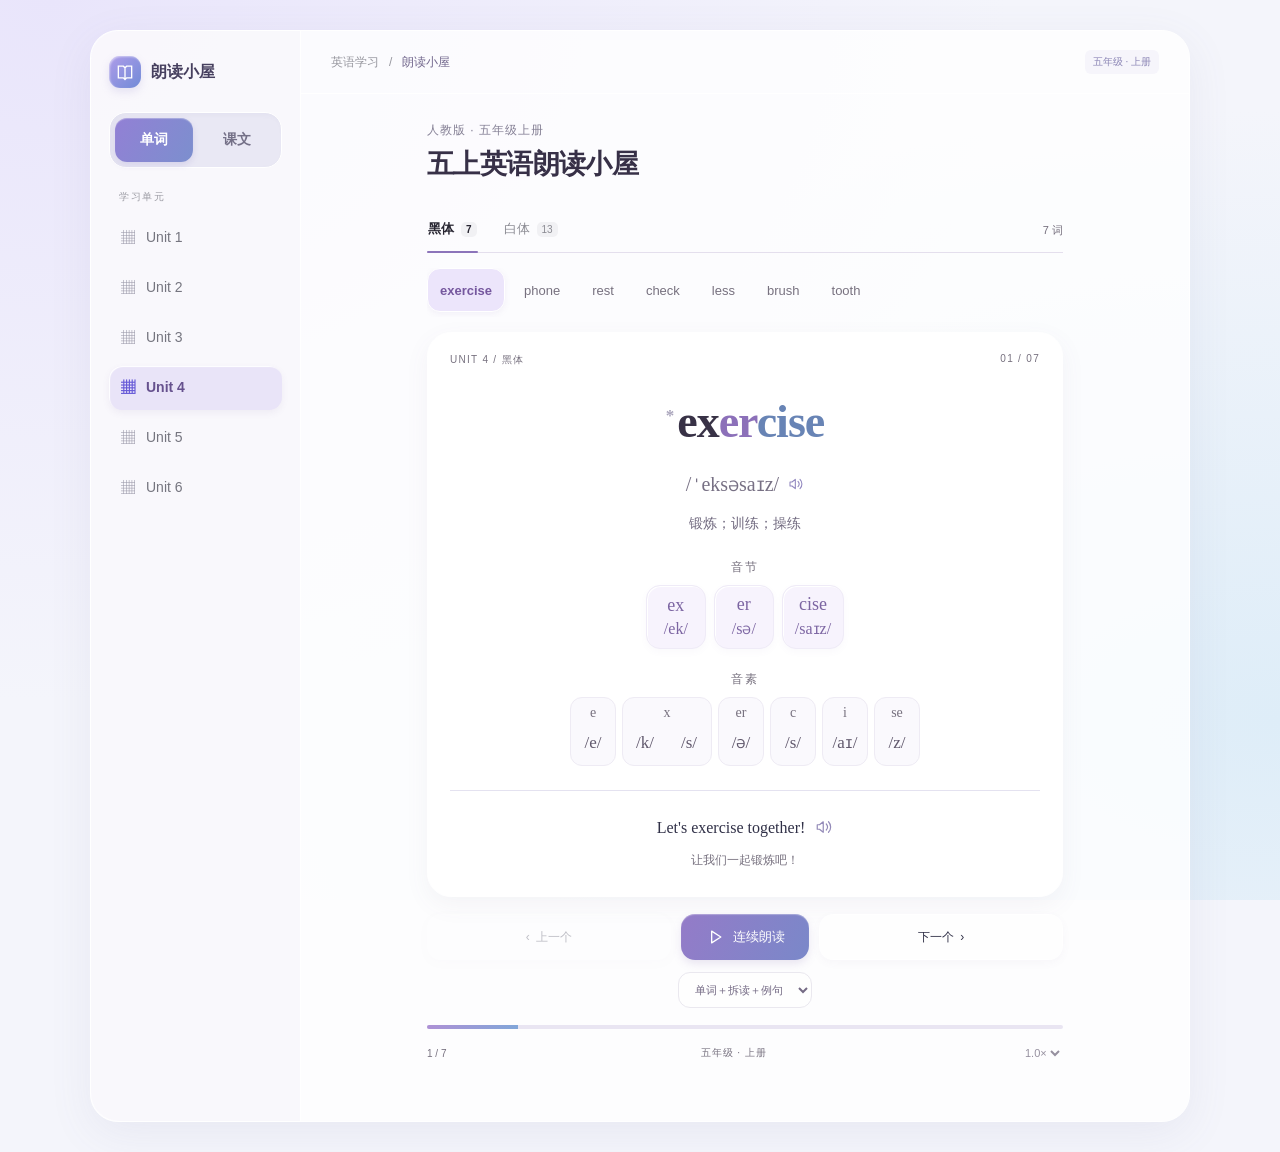
==== commit 111477a4: "Add reading house with twelve voiced dialogues Rename the site to 五上英语朗读小屋. Add Word/Text navigation" ====
--- a/index.html
+++ b/index.html
@@ -4,10 +4,10 @@
 <meta charset="utf-8">
 <meta name="viewport" content="width=device-width, initial-scale=1, viewport-fit=cover">
 <link rel="icon" href="data:image/svg+xml,%3Csvg xmlns='http://www.w3.org/2000/svg' viewBox='0 0 32 32'%3E%3Crect width='32' height='32' rx='8' fill='%236659d7'/%3E%3Cpath d='M7 8h7l2 2 2-2h7v17h-7l-2 2-2-2H7zM16 10v17' fill='none' stroke='white' stroke-width='1.5'/%3E%3C/svg%3E">
-<meta name="theme-color" content="#f4f4f6">
-<meta name="reader-build" content="20261116-audio3">
-<meta name="description" content="人教版英语五年级上册U1-U6单词库">
-<title>人教版英语五年级上册U1-U6单词库</title>
+<meta name="theme-color" content="#f1eff9">
+<meta name="reader-build" content="20261117-house1">
+<meta name="description" content="五上英语朗读小屋">
+<title>五上英语朗读小屋</title>
 <style>
 :root{color-scheme:light;--ink:#202124;--muted:#898b92;--green:#5b55df;--wash:#f2f1ff;--line:#ececf0;--paper:#fff;font-family:-apple-system,BlinkMacSystemFont,"PingFang SC","Microsoft YaHei",sans-serif}
 *{box-sizing:border-box}body{margin:0;background:#f4f4f6;color:var(--ink);-webkit-tap-highlight-color:transparent}button,select{font:inherit}button{color:inherit;cursor:pointer;border:0;background:none;touch-action:manipulation}button:disabled{opacity:.3;cursor:default}button:focus-visible,select:focus-visible{outline:3px solid #b7b2ff;outline-offset:3px}button svg{width:20px;height:20px;fill:none;stroke:currentColor;stroke-width:1.6;stroke-linecap:round;stroke-linejoin:round;flex:none}.shell{max-width:1100px;margin:30px auto;background:#fff;border:1px solid #e6e6ea;border-radius:22px;box-shadow:0 12px 60px #25233305;display:grid;grid-template-columns:210px 1fr;overflow:hidden;min-height:850px}.sidebar{background:#fafafa;border-right:1px solid var(--line);padding:26px 20px}.brand{display:flex;align-items:center;gap:10px;font-size:16px;font-weight:650;margin:0 0 37px}.brand-icon{display:grid;place-items:center;border-radius:10px;width:32px;height:32px;color:#fff;background:linear-gradient(135deg,#8880f2,#514bd6);box-shadow:0 3px 8px #7369d52b}.brand-icon svg{width:20px;fill:none;stroke:currentColor;stroke-width:1.6}.nav-label{font-size:10px;letter-spacing:1.6px;color:#9c9ca4;margin:0 10px 12px}.units{display:grid;gap:6px}.unit{text-align:left;padding:12px;border-radius:9px;font-size:14px;min-height:45px;color:#75757f}.unit[aria-pressed=true]{background:#ecebf3;color:#282536;font-weight:650}.unit:before{content:'▦';margin-right:11px;color:#9b99a9}.unit[aria-pressed=true]:before{color:#6659d7}.main-panel{min-width:0}.topbar{border-bottom:1px solid var(--line);padding:19px 30px;font-size:12px;color:#96969e;display:flex;justify-content:space-between;align-items:center}.topbar strong{color:#50505b;font-weight:500}.edition{color:#8b85b5;background:#f6f5fb;padding:5px 8px;border-radius:6px;font-size:10px}.content{max-width:670px;margin:0 auto;padding:27px 34px}header{margin-bottom:21px}h1{font-size:15px;font-weight:500;letter-spacing:.2px;margin:0;color:#87878f;line-height:1.8}h1 span{display:block;font-size:27px;color:#202124;font-weight:650;letter-spacing:-.6px}.categories{display:flex;gap:25px;border-bottom:1px solid var(--line);align-items:center}.category{font-size:13px;position:relative;padding:11px 1px 13px;color:#8b8b93;min-height:44px}.category span{font-size:10px;margin-left:7px;background:#f1f1f4;border-radius:5px;padding:2px 5px}.category[aria-pressed=true]{color:#282632;font-weight:600}.category[aria-pressed=true]:after{content:'';position:absolute;height:2px;background:#34313f;bottom:-1px;left:0;right:0}.group-count{margin-left:auto;font-size:11px;color:#9e9da5}.word-strip{display:flex;overflow-x:auto;gap:6px;margin:15px 0;padding:0 0 5px;scrollbar-width:none}.word-strip::-webkit-scrollbar{display:none}.word-tab{white-space:nowrap;min-height:44px;padding:8px 12px;border-radius:8px;font-size:12px;color:#929099}.word-tab[aria-current=true]{background:#f0edff;color:#6955c9;font-weight:600}.card{background:#fff;border:1px solid #e8e7ed;border-radius:16px;padding:20px 22px 25px;box-shadow:0 2px 4px #211d3803}.card-meta{display:flex;justify-content:space-between;font-size:10px;letter-spacing:1.3px;color:#aaa8b4}.card-meta strong{font-weight:500;color:#868292}.word-area{text-align:center;padding:20px 0 22px}.word-button{font:600 clamp(32px,7vw,46px)/1.2 Georgia,"Times New Roman",serif;letter-spacing:-1px;border-radius:10px;padding:7px 8px;max-width:100%;overflow-wrap:anywhere}.word-button sup{font-size:17px;vertical-align:super;color:#aaa5bc;margin-right:4px}.word-button .c0{color:#2c2b36}.word-button .c1{color:#7562ce}.word-button .c2{color:#637daa}.ipa{display:flex;align-items:center;justify-content:center;gap:9px;min-height:42px;margin:7px auto 0;padding:5px 10px;border-radius:9px;color:#84808e;font:20px "Times New Roman",serif}.ipa svg{width:16px;height:16px;color:#9187bf}.meaning{font-size:14px;line-height:1.8;color:#6f6c77;margin:6px 0 0}.section-label{font-size:10px;color:#aaa5b3;letter-spacing:1.6px;text-align:center;margin:0 0 9px}.syllables{display:flex;flex-wrap:wrap;justify-content:center;gap:8px;margin-bottom:22px}.syllable{min-width:60px;min-height:59px;border:1px solid #eae7f3;background:#faf9fd;border-radius:10px;padding:8px 12px;color:#76649f}.syllable b{display:block;font:500 18px Georgia,serif}.syllable small{font:16px "Times New Roman",serif;display:block;margin-top:4px}.phonics{display:flex;justify-content:center;flex-wrap:wrap;gap:6px;margin-bottom:24px}.phone-group{display:flex;flex-direction:column;align-items:center;border:1px solid #eeedf1;border-radius:9px;background:#fdfdfd;min-width:44px;overflow:hidden}.grapheme{font:14px Georgia,serif;color:#a29ba9;padding:7px 7px 0}.phone-buttons{display:flex}.phoneme{font:17px "Times New Roman",serif;min-width:44px;min-height:44px;padding:6px;border-radius:8px;color:#5c5668}.silent{font-size:10px;padding:10px;color:#aaa}.example{border-top:1px solid var(--line);padding-top:17px}.example-button{display:flex;gap:10px;align-items:center;justify-content:center;width:100%;font:16px/1.7 Georgia,serif;text-align:center;padding:6px;border-radius:9px}.example-button svg{color:#938ab8;width:18px}.translation{font-size:12px;line-height:1.8;text-align:center;color:#a19aa9;margin:3px 0 0}.controls{display:flex;gap:10px;margin-top:17px}.step{min-height:46px;flex:1;border:1px solid #e8e7ed;border-radius:10px;font-size:12px;background:#fff}.play{display:flex;align-items:center;justify-content:center;gap:8px;min-height:46px;min-width:128px;border-radius:10px;background:#2d2c35;color:#fff;font-size:13px;box-shadow:0 3px 8px #211d3812}.play-options{display:flex;justify-content:center;margin:12px 0}.play-options select{background:#fff;border:1px solid #eae8ef;border-radius:8px;color:#99919f;padding:7px 12px;font-size:11px;min-height:36px}.progress{height:4px;background:#f0edf5;border-radius:3px;overflow:hidden;margin-top:17px}.progress span{display:block;height:100%;background:#b0a2e9;transition:width .2s}.bottom{display:flex;align-items:center;justify-content:space-between;font-size:10px;color:#aaa5b1;margin-top:6px}.speed{background:none;color:#96909f;font-size:11px;border:0;min-height:36px}.footer-label{letter-spacing:1px}.status{font-size:12px;color:#ac8053;text-align:center;min-height:18px;margin:2px 0}.status:empty{visibility:hidden}.sr-only{position:absolute;width:1px;height:1px;overflow:hidden;clip:rect(0,0,0,0);white-space:nowrap}button.is-playing{background:#7463c8!important;color:#fff!important}button.is-playing span{color:#fff!important}button[aria-busy=true]{opacity:.5}
@@ -19,23 +19,46 @@
 
 .syllable:disabled{opacity:.4}.shell{min-height:0}@media(max-width:900px){.content{padding-bottom:max(22px,env(safe-area-inset-bottom))}.sidebar{padding-top:max(18px,env(safe-area-inset-top))}.word-strip{scroll-snap-type:x proximity}.word-tab{scroll-snap-align:center}.card{border-radius:16px}}
 @media(max-width:900px){.ipa,.play-options select,.speed{min-height:44px}.play-options select,.speed{font-size:14px}}
+
+[hidden]{display:none!important}
+:root{--ink:#303047;--muted:#77768d;--line:#e4e2f0;--wash:#efecff;--paper:#fff}
+body{background:radial-gradient(ellipse at 4% 0%,#e9e5fb 0,transparent 55%),radial-gradient(ellipse at 100% 80%,#deedf8 0,transparent 60%),#f4f5fb;background-attachment:fixed;color:var(--ink)}
+.shell{background:#ffffffcf;border:1px solid #fff;border-radius:28px;box-shadow:0 12px 44px #6a659216;min-height:850px}
+.sidebar{background:#f8f7fdb8;border-right:1px solid #fff;padding:25px 18px}.brand{margin-bottom:24px;color:#47405f}.brand-icon{border-radius:11px;background:linear-gradient(135deg,#ae9ce9,#718bd7);box-shadow:inset 1px 1px 2px #ffffff80,0 4px 9px #9b8fce35}
+.view-tabs{display:grid;grid-template-columns:1fr 1fr;gap:5px;padding:5px;margin-bottom:22px;background:#e9e8f4;border:1px solid #fff;border-radius:17px;box-shadow:inset 2px 2px 5px #6a65920c}
+.view-tab{min-height:44px;border-radius:12px;color:#747087;font-size:14px;font-weight:600}.view-tab[aria-pressed=true]{color:#fff;background:linear-gradient(120deg,#9280d5,#7c8fce);box-shadow:inset 0 1px 1px #ffffff50,0 3px 6px #8a7cc632}
+.unit{border-radius:13px}.unit[aria-pressed=true]{background:#e9e4f8;color:#66518e;box-shadow:inset 1px 1px 1px #fff,0 3px 7px #7764a315}
+.topbar{border-color:#fff}.topbar strong{color:#70658b}.content{max-width:700px;padding:28px 32px}.eyebrow{font-size:12px;letter-spacing:1px;color:#858095;margin:0 0 4px}h1{font-size:27px;font-weight:700;letter-spacing:-.6px;color:#373047;line-height:1.6}header{margin-bottom:22px}
+.card{border:1px solid #fff;border-radius:24px;background:#fffffff0;box-shadow:0 8px 24px #68608410,inset 0 1px #fff}.word-button .c0{color:#383246}.word-button .c1{color:#8c70b9}.word-button .c2{color:#6884b5}.ipa{color:#777084}.meaning{color:#726b80}
+.categories{border-color:#e4dfed}.category[aria-pressed=true]:after{background:#8c74ba;border-radius:3px}.word-tab[aria-current=true]{background:#ece5fb;color:#75579e;border:1px solid #fff;box-shadow:0 2px 6px #8770b415}.word-tab{border:1px solid transparent;border-radius:13px}
+.syllable{background:#f7f3fd;border:1px solid #efebf7;box-shadow:inset 1px 1px #fff,0 3px 7px #846fa70a;border-radius:14px;color:#7c65a2}.phone-group{background:#faf9fd;border-color:#eeebf4;border-radius:12px}.phoneme{color:#60586c}.step{border-color:#fff;background:#ffffffb8;border-radius:14px;box-shadow:0 3px 8px #7065870b}.play{background:linear-gradient(115deg,#947bc8,#7a88c9);border-radius:14px;box-shadow:inset 0 1px 1px #ffffff50,0 4px 9px #8870b42b}.play-options select{border-radius:12px;background:#ffffffa8;color:#756b85}.progress{background:#e9e5f2}.progress span{background:linear-gradient(90deg,#ae91d5,#81a6d9)}
+.lesson-switch{display:flex;gap:10px;margin:8px 0 20px}.part-button{flex:1;min-height:49px;background:#f7f5fc;border:1px solid #fff;border-radius:16px;color:#857791;box-shadow:0 3px 10px #6f60800a}.part-button[aria-pressed=true]{background:#e8def7;color:#6a4d8c;font-weight:650;box-shadow:inset 0 1px 2px #fff,0 4px 10px #9580b51c}
+.lesson-heading{display:flex;justify-content:space-between;gap:14px;align-items:center;margin-bottom:20px}.lesson-page{font-size:11px;letter-spacing:.7px;color:#898096;margin:0 0 7px}.lesson-title{font-size:23px;line-height:1.3;font-weight:600;font-family:Georgia,serif;color:#474052;margin:0}.lesson-rate{display:block;text-align:center;font-size:10px;color:#857693;margin:6px 0 0}.lesson-play{min-width:106px;min-height:44px;font-size:13px;padding:0 12px;border-radius:14px;background:linear-gradient(120deg,#a18bcf,#8597d8);color:white;box-shadow:inset 0 1px 1px #ffffff55,0 4px 8px #9b85c02a}
+.lesson-lines{display:grid;gap:12px}.sentence{position:relative;width:100%;text-align:left;padding:16px 39px 18px 17px;background:#ffffffdd;border:1px solid #fff;border-radius:19px;box-shadow:0 5px 15px #6c65800c;min-height:88px}.sentence-top{display:flex;align-items:center;justify-content:space-between;gap:10px;margin-bottom:8px}.role{font-size:11px;font-weight:600;padding:4px 8px;border-radius:7px;background:#edf1fb;color:#687fa3}.female .role{background:#f5e9f3;color:#987294}.line-number{font-size:10px;color:#aaa0b2;font-variant-numeric:tabular-nums}.sentence-text{display:block;font:18px/1.65 Georgia,'Times New Roman',serif;color:#484454;overflow-wrap:anywhere}.sentence>svg{position:absolute;right:13px;bottom:20px;width:16px;height:16px;color:#b0a0c4}.sentence.is-playing .role{background:#ffffff28;color:#fff}.sentence.is-playing .sentence-text,.sentence.is-playing .line-number{color:#fff}.sentence.is-playing>svg{color:#fff}.sentence[aria-busy=true]{opacity:.65}
+@media(max-width:900px){body{background:#f1eff9;background-image:radial-gradient(ellipse at 0% 0%,#ece5fa,transparent 60%),radial-gradient(ellipse at 100% 90%,#dfedf9,transparent 65%)}.shell{border:0;background:transparent;border-radius:0;min-height:100vh}.sidebar{background:transparent;padding:18px 17px 0;border:0}.brand{margin-bottom:14px;font-size:14px}.view-tabs{margin-bottom:15px;max-width:100%}.units{gap:5px}.unit{background:#ffffff9c;border-color:#fff;border-radius:12px;color:#83758e;font-size:11px}.unit[aria-pressed=true]{border-color:#fff}.content{padding:22px 17px max(24px,env(safe-area-inset-bottom))}h1{font-size:25px}.eyebrow{font-size:11px}.card{padding:19px 13px 22px;border-radius:24px}.word-area{padding:18px 0}.lesson-title{font-size:22px}.lesson-heading{margin-bottom:17px}.sentence-text{font-size:18px}.categories{gap:24px}.sentence{padding-left:15px}.sidebar{padding-top:max(18px,env(safe-area-inset-top))}}
+@media(max-width:360px){h1{font-size:23px}.content{padding-left:13px;padding-right:13px}.sidebar{padding-left:13px;padding-right:13px}.unit{font-size:10px}.sentence-text{font-size:17px}.lesson-title{font-size:20px}.lesson-play{min-width:92px}.lesson-heading{gap:8px}}
+
+.lesson-heading{position:sticky;top:0;z-index:3;background:#f3f0faf5;padding:12px 0;border-radius:0 0 16px 16px}.sentence{scroll-margin-top:100px}
+.shell{overflow:visible}.sidebar{border-radius:28px 0 0 28px}@media(max-width:900px){.sidebar{border-radius:0}}
+
 </style>
 </head>
 <body>
 <main class="shell">
-<aside class="sidebar"><div class="brand"><span class="brand-icon" aria-hidden="true"><svg viewBox="0 0 24 24"><path d="M4 5h6l2 2 2-2h6v14h-6l-2 2-2-2H4zM12 7v14"/></svg></span>单词朗读</div><p class="nav-label">学习单元</p><nav class="units" aria-label="选择单元"><button class="unit" data-unit="1">Unit 1</button><button class="unit" data-unit="2">Unit 2</button><button class="unit" data-unit="3">Unit 3</button><button class="unit" data-unit="4">Unit 4</button><button class="unit" data-unit="5">Unit 5</button><button class="unit" data-unit="6">Unit 6</button></nav></aside><section class="main-panel"><div class="topbar"><span>英语学习 &nbsp; / &nbsp; <strong>单词库</strong></span><span class="edition">五年级 · 上册</span></div><div class="content"><header><h1>人教版英语五年级上册<span>U1-U6单词库</span></h1></header><nav class="categories" aria-label="选择词汇分类"><button class="category" data-group="bold">黑体<span id="bold-count"></span></button><button class="category" data-group="regular">白体<span id="regular-count"></span></button><span class="group-count" id="group-count"></span></nav>
+<aside class="sidebar"><div class="brand"><span class="brand-icon" aria-hidden="true"><svg viewBox="0 0 24 24"><path d="M4 5h6l2 2 2-2h6v14h-6l-2 2-2-2H4zM12 7v14"/></svg></span>朗读小屋</div><nav class="view-tabs" aria-label="朗读内容"><button class="view-tab" data-view="words">单词</button><button class="view-tab" data-view="texts">课文</button></nav><p class="nav-label">学习单元</p><nav class="units" aria-label="选择单元"><button class="unit" data-unit="1">Unit 1</button><button class="unit" data-unit="2">Unit 2</button><button class="unit" data-unit="3">Unit 3</button><button class="unit" data-unit="4">Unit 4</button><button class="unit" data-unit="5">Unit 5</button><button class="unit" data-unit="6">Unit 6</button></nav></aside><section class="main-panel"><div class="topbar"><span>英语学习 &nbsp; / &nbsp; <strong>朗读小屋</strong></span><span class="edition">五年级 · 上册</span></div><div class="content"><header><p class="eyebrow">人教版 · 五年级上册</p><h1>五上英语朗读小屋</h1></header><section id="words-panel" aria-label="单词"><nav class="categories" aria-label="选择词汇分类"><button class="category" data-group="bold">黑体<span id="bold-count"></span></button><button class="category" data-group="regular">白体<span id="regular-count"></span></button><span class="group-count" id="group-count"></span></nav>
 <nav class="word-strip" id="word-strip" aria-label="选择单词"></nav>
 <article class="card" aria-label="当前单词"><div class="card-meta"><strong id="card-unit"></strong><span id="card-index"></span></div><div class="word-area"><button class="word-button" id="word" lang="en-GB"></button><button class="ipa" id="ipa"></button><p class="meaning" id="meaning"></p></div><div class="section-label" id="syllable-label">音节</div><div class="syllables" id="syllables" aria-label="分音节朗读"></div><div class="section-label">音素</div><div class="phonics" id="phonics" aria-label="字母组合与音素"></div><div class="example"><button class="example-button" id="example" lang="en-GB"></button><p class="translation" id="translation"></p></div></article>
 <div class="controls"><button class="step" id="previous" aria-label="上一个单词">‹&nbsp; 上一个</button><button class="play" id="auto"></button><button class="step" id="next" aria-label="下一个单词">下一个 &nbsp;›</button></div>
 <div class="play-options"><label><span class="sr-only">连续朗读模式</span><select id="mode" aria-label="连续朗读模式"><option value="word">只读单词</option><option value="full" selected>单词＋拆读＋例句</option></select></label></div>
 <div class="progress" aria-hidden="true"><span id="progress"></span></div>
 <div class="bottom"><span id="position"></span><span class="footer-label">五年级 · 上册</span><label><span class="sr-only">朗读速度</span><select class="speed" id="speed" aria-label="朗读速度"><option value="0.8">0.8×</option><option value="1" selected>1.0×</option><option value="1.2">1.2×</option></select></label></div>
-<p class="status" id="status" role="status" aria-live="polite"></p>
+</section><section id="lessons-panel" aria-label="课文" hidden><nav class="lesson-switch" aria-label="选择课文"><button class="part-button" data-part="a">Part A</button><button class="part-button" data-part="b">Part B</button></nav><div class="lesson-heading"><div><p class="lesson-page" id="lesson-page"></p><h2 class="lesson-title" id="lesson-title"></h2></div><div><button class="lesson-play" id="lesson-auto">整篇朗读</button><span class="lesson-rate">英音 · 0.8×</span></div></div><div class="lesson-lines" id="lesson-lines"></div></section><p class="status" id="status" role="status" aria-live="polite"></p>
 <audio id="player" preload="auto" playsinline></audio>
 </div></section></main>
 <script>
-const WORDS=[{"id":0,"unit":4,"bold":false,"star":false,"word":"stay","ipa":"steɪ","meaning":"待；保持；继续是","syllables":[{"text":"stay","ipa":"steɪ","audio":"2a2f13c2bb9223","available":true}],"phonics":[{"text":"s","sounds":[{"ipa":"s","audio":"77df5b15685141"}]},{"text":"t","sounds":[{"ipa":"t","audio":"33d6bff3a3ce33"}]},{"text":"ay","sounds":[{"ipa":"eɪ","audio":"e068af44706bc8"}]}],"example":"We should stay healthy.","translation":"我们应该保持健康。","audio":"e54512d1b31eff","exampleAudio":"75d0cee45a5812","syllablesReady":true,"audioPack":"clip-u4-01-4df38c4a8083.json"},{"id":1,"unit":4,"bold":false,"star":true,"word":"should","ipa":"ʃʊd","meaning":"（提出或征询建议）该，可以","syllables":[{"text":"should","ipa":"ʃʊd","audio":"db7db6dccc90fd","available":true}],"phonics":[{"text":"sh","sounds":[{"ipa":"ʃ","audio":"73bfa18d421b52"}]},{"text":"ou","sounds":[{"ipa":"ʊ","audio":"71e7372bf9fe41"}]},{"text":"ld","sounds":[{"ipa":"d","audio":"3692ea2fce4f91"}]}],"example":"You should drink some water.","translation":"你应该喝点水。","audio":"be972c3d5fdc07","exampleAudio":"0e316518ecd850","syllablesReady":true,"audioPack":"clip-u4-01-4df38c4a8083.json"},{"id":2,"unit":4,"bold":false,"star":false,"word":"flu","ipa":"fluː","meaning":"流行性感冒；流感","syllables":[{"text":"flu","ipa":"fluː","audio":"a85a29feed39eb","available":true}],"phonics":[{"text":"f","sounds":[{"ipa":"f","audio":"3984d7593e7a02"}]},{"text":"l","sounds":[{"ipa":"l","audio":"8e840d89b18934"}]},{"text":"u","sounds":[{"ipa":"uː","audio":"7e804d0117455f"}]}],"example":"He has the flu.","translation":"他得了流感。","audio":"8207299454aac6","exampleAudio":"9d7b0c3b67e0ba","syllablesReady":true,"audioPack":"clip-u4-01-4df38c4a8083.json"},{"id":3,"unit":4,"bold":false,"star":false,"word":"else","ipa":"els","meaning":"其他的；别的","syllables":[{"text":"else","ipa":"els","audio":"09506fd597117b","available":true}],"phonics":[{"text":"e","sounds":[{"ipa":"e","audio":"df6f04fda0979d"}]},{"text":"l","sounds":[{"ipa":"l","audio":"8e840d89b18934"}]},{"text":"se","sounds":[{"ipa":"s","audio":"77df5b15685141"}]}],"example":"What else can we do?","translation":"我们还能做什么？","audio":"042b6c0c0a6f4f","exampleAudio":"23f4e4a6247bc4","syllablesReady":true,"audioPack":"clip-u4-02-40dfbbeb912b.json"},{"id":4,"unit":4,"bold":true,"star":true,"word":"exercise","ipa":"ˈeksəsaɪz","meaning":"锻炼；训练；操练","syllables":[{"text":"ex","ipa":"ek","audio":"ee538955fcd40a","available":true},{"text":"er","ipa":"sə","audio":"0a44e4180bbe7e","available":true},{"text":"cise","ipa":"saɪz","audio":"6377fe2136d4f4","available":true}],"phonics":[{"text":"e","sounds":[{"ipa":"e","audio":"df6f04fda0979d"}]},{"text":"x","sounds":[{"ipa":"k","audio":"15deac28bfb6ce"},{"ipa":"s","audio":"77df5b15685141"}]},{"text":"er","sounds":[{"ipa":"ə","audio":"a1d90646e1e7f2"}]},{"text":"c","sounds":[{"ipa":"s","audio":"77df5b15685141"}]},{"text":"i","sounds":[{"ipa":"aɪ","audio":"14cbe880b8cc93"}]},{"text":"se","sounds":[{"ipa":"z","audio":"938f5e83c40cc0"}]}],"example":"Let's exercise together!","translation":"让我们一起锻炼吧！","audio":"d7ba8834699db3","exampleAudio":"16d1e9e193fc84","syllablesReady":true,"audioPack":"clip-u4-02-40dfbbeb912b.json"},{"id":5,"unit":4,"bold":false,"star":false,"word":"enough","ipa":"ɪˈnʌf","meaning":"足够的；充足的；充分的","syllables":[{"text":"e","ipa":"ɪ","audio":"bf27c43688d6e5","available":true},{"text":"nough","ipa":"nʌf","audio":"0137be5a025a5c","available":true}],"phonics":[{"text":"e","sounds":[{"ipa":"ɪ","audio":"9666e5af85009f"}]},{"text":"n","sounds":[{"ipa":"n","audio":"520b21b4bc85e6"}]},{"text":"ou","sounds":[{"ipa":"ʌ","audio":"78f5a0338d9278"}]},{"text":"gh","sounds":[{"ipa":"f","audio":"3984d7593e7a02"}]}],"example":"We need enough sleep.","translation":"我们需要充足的睡眠。","audio":"8a938815b1b5c3","exampleAudio":"6dd1a45a997111","syllablesReady":true,"audioPack":"clip-u4-02-40dfbbeb912b.json"},{"id":6,"unit":4,"bold":false,"star":false,"word":"if","ipa":"ɪf","meaning":"如果；假若；倘若","syllables":[{"text":"if","ipa":"ɪf","audio":"f15a19af0896d4","available":true}],"phonics":[{"text":"i","sounds":[{"ipa":"ɪ","audio":"9666e5af85009f"}]},{"text":"f","sounds":[{"ipa":"f","audio":"3984d7593e7a02"}]}],"example":"If you are tired, take a rest.","translation":"如果你累了，就休息一下。","audio":"c4ae7a5f7a825f","exampleAudio":"e336fa40623fb4","syllablesReady":true,"audioPack":"clip-u4-03-73f13e20ef15.json"},{"id":7,"unit":4,"bold":false,"star":false,"word":"habit","ipa":"ˈhæbɪt","meaning":"习惯","syllables":[{"text":"hab","ipa":"hæb","audio":"6153f23c8b336a","available":true},{"text":"it","ipa":"ɪt","audio":"d3bbe8ee735b5b","available":true}],"phonics":[{"text":"h","sounds":[{"ipa":"h","audio":"db8be77c321027"}]},{"text":"a","sounds":[{"ipa":"æ","audio":"aa4d5e6c8d4199"}]},{"text":"b","sounds":[{"ipa":"b","audio":"a5bdd5a78e7f5c"}]},{"text":"i","sounds":[{"ipa":"ɪ","audio":"9666e5af85009f"}]},{"text":"t","sounds":[{"ipa":"t","audio":"33d6bff3a3ce33"}]}],"example":"Reading every day is a good habit.","translation":"每天阅读是个好习惯。","audio":"df9d32b46ea53a","exampleAudio":"82f79e4d7b1d62","syllablesReady":true,"audioPack":"clip-u4-03-73f13e20ef15.json"},{"id":8,"unit":4,"bold":false,"star":true,"word":"show","ipa":"ʃəʊ","meaning":"（电视或广播）节目","syllables":[{"text":"show","ipa":"ʃəʊ","audio":"5d4f435da3c693","available":true}],"phonics":[{"text":"sh","sounds":[{"ipa":"ʃ","audio":"73bfa18d421b52"}]},{"text":"ow","sounds":[{"ipa":"əʊ","audio":"de230a6793e507"}]}],"example":"This is my favourite TV show.","translation":"这是我最喜欢的电视节目。","audio":"33a021be55f984","exampleAudio":"23d4ae31b08bfc","syllablesReady":true,"audioPack":"clip-u4-03-73f13e20ef15.json"},{"id":9,"unit":4,"bold":true,"star":true,"word":"phone","ipa":"fəʊn","meaning":"电话；电话机","syllables":[{"text":"phone","ipa":"fəʊn","audio":"1bc954d05c8421","available":true}],"phonics":[{"text":"ph","sounds":[{"ipa":"f","audio":"3984d7593e7a02"}]},{"text":"o…e","sounds":[{"ipa":"əʊ","audio":"de230a6793e507"}]},{"text":"n","sounds":[{"ipa":"n","audio":"520b21b4bc85e6"}]}],"example":"The phone is on the desk.","translation":"电话在书桌上。","audio":"0c94a33f945727","exampleAudio":"c35ddffc344cb4","syllablesReady":true,"audioPack":"clip-u4-04-7e9845bcd077.json"},{"id":10,"unit":4,"bold":false,"star":true,"word":"then","ipa":"ðen","meaning":"那么；因此；既然如此","syllables":[{"text":"then","ipa":"ðen","audio":"d1798d2abfa24e","available":true}],"phonics":[{"text":"th","sounds":[{"ipa":"ð","audio":"ab1d00f7f7bc23"}]},{"text":"e","sounds":[{"ipa":"e","audio":"df6f04fda0979d"}]},{"text":"n","sounds":[{"ipa":"n","audio":"520b21b4bc85e6"}]}],"example":"Then let's go home.","translation":"那么我们回家吧。","audio":"da7fa21d7ee453","exampleAudio":"5517b3a201c46b","syllablesReady":true,"audioPack":"clip-u4-04-7e9845bcd077.json"},{"id":11,"unit":4,"bold":true,"star":false,"word":"rest","ipa":"rest","meaning":"休息；放松","syllables":[{"text":"rest","ipa":"rest","audio":"c1668ff1b518d0","available":true}],"phonics":[{"text":"r","sounds":[{"ipa":"r","audio":"440264ba9812d7"}]},{"text":"e","sounds":[{"ipa":"e","audio":"df6f04fda0979d"}]},{"text":"s","sounds":[{"ipa":"s","audio":"77df5b15685141"}]},{"text":"t","sounds":[{"ipa":"t","audio":"33d6bff3a3ce33"}]}],"example":"Let's have a rest.","translation":"我们休息一下吧。","audio":"a9f651cb1a9d56","exampleAudio":"79abeda0023383","syllablesReady":true,"audioPack":"clip-u4-04-7e9845bcd077.json"},{"id":12,"unit":4,"bold":false,"star":false,"word":"take care of","ipa":"teɪk keə əv","meaning":"爱护；照顾","syllables":[{"text":"take","ipa":"teɪk","audio":"1ae70d4390ac8b","available":true},{"text":"care","ipa":"keə","audio":"ab6530cb1fba55","available":true},{"text":"of","ipa":"əv","audio":"1ba9ad55427d74","available":true}],"phonics":[{"text":"t","sounds":[{"ipa":"t","audio":"33d6bff3a3ce33"}]},{"text":"a…e","sounds":[{"ipa":"eɪ","audio":"e068af44706bc8"}]},{"text":"k","sounds":[{"ipa":"k","audio":"15deac28bfb6ce"}]},{"text":"c","sounds":[{"ipa":"k","audio":"15deac28bfb6ce"}]},{"text":"are","sounds":[{"ipa":"eə","audio":"a111d2c7999a7c"}]},{"text":"o","sounds":[{"ipa":"ə","audio":"a1d90646e1e7f2"}]},{"text":"f","sounds":[{"ipa":"v","audio":"3aedc26320a6b2"}]}],"example":"We should take care of our eyes.","translation":"我们应该爱护眼睛。","audio":"217a6a81881a95","exampleAudio":"9b99493055502d","syllablesReady":true,"audioPack":"clip-u4-05-de43c15a2061.json"},{"id":13,"unit":4,"bold":true,"star":false,"word":"check","ipa":"tʃek","meaning":"查看；查明","syllables":[{"text":"check","ipa":"tʃek","audio":"b43e006a75d6fb","available":true}],"phonics":[{"text":"ch","sounds":[{"ipa":"tʃ","audio":"0f3a4731d286ed"}]},{"text":"e","sounds":[{"ipa":"e","audio":"df6f04fda0979d"}]},{"text":"ck","sounds":[{"ipa":"k","audio":"15deac28bfb6ce"}]}],"example":"Please check your homework.","translation":"请检查你的作业。","audio":"11a4afb41b07e5","exampleAudio":"4089a2626001e6","syllablesReady":true,"audioPack":"clip-u4-05-de43c15a2061.json"},{"id":14,"unit":4,"bold":true,"star":false,"word":"less","ipa":"les","meaning":"（与不可数名词连用）较少的，更少的","syllables":[{"text":"less","ipa":"les","audio":"28cf12b258746d","available":true}],"phonics":[{"text":"l","sounds":[{"ipa":"l","audio":"8e840d89b18934"}]},{"text":"e","sounds":[{"ipa":"e","audio":"df6f04fda0979d"}]},{"text":"ss","sounds":[{"ipa":"s","audio":"77df5b15685141"}]}],"example":"We should eat less sugar.","translation":"我们应该少吃糖。","audio":"c0d8cd33508366","exampleAudio":"ecbd4595a667ca","syllablesReady":true,"audioPack":"clip-u4-05-de43c15a2061.json"},{"id":15,"unit":4,"bold":true,"star":false,"word":"brush","ipa":"brʌʃ","meaning":"（用刷子）刷净，刷亮，刷平顺","syllables":[{"text":"brush","ipa":"brʌʃ","audio":"c9064931e882f1","available":true}],"phonics":[{"text":"b","sounds":[{"ipa":"b","audio":"a5bdd5a78e7f5c"}]},{"text":"r","sounds":[{"ipa":"r","audio":"440264ba9812d7"}]},{"text":"u","sounds":[{"ipa":"ʌ","audio":"78f5a0338d9278"}]},{"text":"sh","sounds":[{"ipa":"ʃ","audio":"73bfa18d421b52"}]}],"example":"I brush my teeth every morning.","translation":"我每天早上刷牙。","audio":"11db1e0b5a74c8","exampleAudio":"6878ef070b0780","syllablesReady":true,"audioPack":"clip-u4-06-016f15e1d69d.json"},{"id":16,"unit":4,"bold":true,"star":false,"word":"tooth","ipa":"tuːθ","meaning":"牙；齿（复数 teeth /tiːθ/）","syllables":[{"text":"tooth","ipa":"tuːθ","audio":"8a84264580e888","available":true}],"phonics":[{"text":"t","sounds":[{"ipa":"t","audio":"33d6bff3a3ce33"}]},{"text":"oo","sounds":[{"ipa":"uː","audio":"7e804d0117455f"}]},{"text":"th","sounds":[{"ipa":"θ","audio":"09ea4f5cf06072"}]}],"example":"This tooth is loose.","translation":"这颗牙松了。","audio":"c94b9480c71463","exampleAudio":"8f224d99034b91","syllablesReady":true,"audioPack":"clip-u4-06-016f15e1d69d.json"},{"id":17,"unit":4,"bold":false,"star":false,"word":"twice","ipa":"twaɪs","meaning":"两次；两遍","syllables":[{"text":"twice","ipa":"twaɪs","audio":"28f8f8c76cd113","available":true}],"phonics":[{"text":"t","sounds":[{"ipa":"t","audio":"33d6bff3a3ce33"}]},{"text":"w","sounds":[{"ipa":"w","audio":"f36e0f89fd2198"}]},{"text":"i…e","sounds":[{"ipa":"aɪ","audio":"14cbe880b8cc93"}]},{"text":"c","sounds":[{"ipa":"s","audio":"77df5b15685141"}]}],"example":"I brush my teeth twice a day.","translation":"我每天刷两次牙。","audio":"32f475a95eabf9","exampleAudio":"4ae5b45de04112","syllablesReady":true,"audioPack":"clip-u4-06-016f15e1d69d.json"},{"id":18,"unit":4,"bold":false,"star":true,"word":"hour","ipa":"ˈaʊə","meaning":"小时","syllables":[{"text":"hour","ipa":"aʊə","audio":"8290a1b06ed621","available":true}],"phonics":[{"text":"h","sounds":[]},{"text":"our","sounds":[{"ipa":"aʊ","audio":"ec80d9424a1e54"},{"ipa":"ə","audio":"a1d90646e1e7f2"}]}],"example":"I read for an hour every day.","translation":"我每天读书一小时。","audio":"1b755e0b68e834","exampleAudio":"405b8f79a4cb81","syllablesReady":true,"audioPack":"clip-u4-07-e4fb7c1fc002.json"},{"id":19,"unit":4,"bold":false,"star":true,"word":"free","ipa":"friː","meaning":"没有安排活动的；空闲的","syllables":[{"text":"free","ipa":"friː","audio":"514ea739c9547a","available":true}],"phonics":[{"text":"f","sounds":[{"ipa":"f","audio":"3984d7593e7a02"}]},{"text":"r","sounds":[{"ipa":"r","audio":"440264ba9812d7"}]},{"text":"ee","sounds":[{"ipa":"iː","audio":"d35f2468855d20"}]}],"example":"Are you free this afternoon?","translation":"你今天下午有空吗？","audio":"38d85d5921f0b3","exampleAudio":"414c9b74fc9724","syllablesReady":true,"audioPack":"clip-u4-07-e4fb7c1fc002.json"},{"id":20,"unit":5,"bold":false,"star":true,"word":"hungry","ipa":"ˈhʌŋɡri","meaning":"感到饿的","syllables":[{"text":"hun","ipa":"hʌŋ","audio":"081b4bf7f21118","available":true},{"text":"gry","ipa":"ɡri","audio":"0e489ad536ae18","available":true}],"phonics":[{"text":"h","sounds":[{"ipa":"h","audio":"db8be77c321027"}]},{"text":"u","sounds":[{"ipa":"ʌ","audio":"78f5a0338d9278"}]},{"text":"n","sounds":[{"ipa":"ŋ","audio":"386316af5b148a"}]},{"text":"g","sounds":[{"ipa":"ɡ","audio":"af5a7e7f10bb01"}]},{"text":"r","sounds":[{"ipa":"r","audio":"440264ba9812d7"}]},{"text":"y","sounds":[{"ipa":"i","audio":"0f890b4d8daec8"}]}],"example":"I'm hungry. Let's have lunch.","translation":"我饿了。我们吃午饭吧。","audio":"54b52809aa12d0","exampleAudio":"31577df02fa5f8","syllablesReady":true,"audioPack":"clip-u5-01-260249400723.json"},{"id":21,"unit":5,"bold":true,"star":false,"word":"beef","ipa":"biːf","meaning":"牛肉","syllables":[{"text":"beef","ipa":"biːf","audio":"2748f887795691","available":true}],"phonics":[{"text":"b","sounds":[{"ipa":"b","audio":"a5bdd5a78e7f5c"}]},{"text":"ee","sounds":[{"ipa":"iː","audio":"d35f2468855d20"}]},{"text":"f","sounds":[{"ipa":"f","audio":"3984d7593e7a02"}]}],"example":"I'd like some beef.","translation":"我想吃一些牛肉。","audio":"81fb25d3a9b65a","exampleAudio":"5ad8806af446d9","syllablesReady":true,"audioPack":"clip-u5-01-260249400723.json"},{"id":22,"unit":5,"bold":true,"star":true,"word":"ice cream","ipa":"ˌaɪs ˈkriːm","meaning":"（一份）冰激凌","syllables":[{"text":"ice","ipa":"aɪs","audio":"6c1d875e449369","available":true},{"text":"cream","ipa":"kriːm","audio":"be3cfcd6d507e9","available":true}],"phonics":[{"text":"i…e","sounds":[{"ipa":"aɪ","audio":"14cbe880b8cc93"}]},{"text":"c","sounds":[{"ipa":"s","audio":"77df5b15685141"}]},{"text":"c","sounds":[{"ipa":"k","audio":"15deac28bfb6ce"}]},{"text":"r","sounds":[{"ipa":"r","audio":"440264ba9812d7"}]},{"text":"ea","sounds":[{"ipa":"iː","audio":"d35f2468855d20"}]},{"text":"m","sounds":[{"ipa":"m","audio":"98c42d047aab7c"}]}],"example":"I like ice cream.","translation":"我喜欢冰激凌。","audio":"c18218db4eb77c","exampleAudio":"503a35c6c5e725","syllablesReady":true,"audioPack":"clip-u5-01-260249400723.json"},{"id":23,"unit":5,"bold":false,"star":true,"word":"little","ipa":"ˈlɪtl","meaning":"少许；一点","syllables":[{"text":"lit","ipa":"lɪt","audio":"46910977fb0121","available":true},{"text":"tle","ipa":"əl","audio":"3cf048b6124127","available":true}],"phonics":[{"text":"l","sounds":[{"ipa":"l","audio":"8e840d89b18934"}]},{"text":"i","sounds":[{"ipa":"ɪ","audio":"9666e5af85009f"}]},{"text":"tt","sounds":[{"ipa":"t","audio":"33d6bff3a3ce33"}]},{"text":"le","sounds":[{"ipa":"ə","audio":"a1d90646e1e7f2"},{"ipa":"l","audio":"8e840d89b18934"}]}],"example":"There is a little milk in the cup.","translation":"杯子里有一点牛奶。","audio":"07c5ca3e80abfd","exampleAudio":"c94b087eccd704","syllablesReady":true,"audioPack":"clip-u5-02-e1a32bc8dff8.json"},{"id":24,"unit":5,"bold":true,"star":false,"word":"dumpling","ipa":"ˈdʌmplɪŋ","meaning":"饺子；汤圆","syllables":[{"text":"dump","ipa":"dʌmp","audio":"3d62fba4124b29","available":true},{"text":"ling","ipa":"lɪŋ","audio":"43e2d2f10e1f4b","available":true}],"phonics":[{"text":"d","sounds":[{"ipa":"d","audio":"3692ea2fce4f91"}]},{"text":"u","sounds":[{"ipa":"ʌ","audio":"78f5a0338d9278"}]},{"text":"m","sounds":[{"ipa":"m","audio":"98c42d047aab7c"}]},{"text":"p","sounds":[{"ipa":"p","audio":"6b4b229c14d0aa"}]},{"text":"l","sounds":[{"ipa":"l","audio":"8e840d89b18934"}]},{"text":"i","sounds":[{"ipa":"ɪ","audio":"9666e5af85009f"}]},{"text":"ng","sounds":[{"ipa":"ŋ","audio":"386316af5b148a"}]}],"example":"This dumpling is delicious.","translation":"这个饺子很好吃。","audio":"144f5d6eb61693","exampleAudio":"db72afa33d44c2","syllablesReady":true,"audioPack":"clip-u5-02-e1a32bc8dff8.json"},{"id":25,"unit":5,"bold":true,"star":true,"word":"tea","ipa":"tiː","meaning":"茶叶；茶；茶水","syllables":[{"text":"tea","ipa":"tiː","audio":"a247d03b37863d","available":true}],"phonics":[{"text":"t","sounds":[{"ipa":"t","audio":"33d6bff3a3ce33"}]},{"text":"ea","sounds":[{"ipa":"iː","audio":"d35f2468855d20"}]}],"example":"Would you like some tea?","translation":"你想喝点茶吗？","audio":"be90195a6dd43c","exampleAudio":"20fecd8f8f3611","syllablesReady":true,"audioPack":"clip-u5-02-e1a32bc8dff8.json"},{"id":26,"unit":5,"bold":true,"star":false,"word":"hamburger","ipa":"ˈhæmbɜːɡə","meaning":"汉堡包；汉堡牛肉饼","syllables":[{"text":"ham","ipa":"hæm","audio":"b5cdba738a498d","available":true},{"text":"bur","ipa":"bɜː","audio":"3b0ccd052e14e4","available":true},{"text":"ger","ipa":"ɡə","audio":"5946224befcdd2","available":true}],"phonics":[{"text":"h","sounds":[{"ipa":"h","audio":"db8be77c321027"}]},{"text":"a","sounds":[{"ipa":"æ","audio":"aa4d5e6c8d4199"}]},{"text":"m","sounds":[{"ipa":"m","audio":"98c42d047aab7c"}]},{"text":"b","sounds":[{"ipa":"b","audio":"a5bdd5a78e7f5c"}]},{"text":"ur","sounds":[{"ipa":"ɜː","audio":"2f49ed94ac4a88"}]},{"text":"g","sounds":[{"ipa":"ɡ","audio":"af5a7e7f10bb01"}]},{"text":"er","sounds":[{"ipa":"ə","audio":"a1d90646e1e7f2"}]}],"example":"I'd like a hamburger.","translation":"我想要一个汉堡包。","audio":"37adfe87e02651","exampleAudio":"6638674dbaf211","syllablesReady":true,"audioPack":"clip-u5-03-8a5baa803b30.json"},{"id":27,"unit":5,"bold":false,"star":true,"word":"Mrs","ipa":"ˈmɪsɪz","meaning":"（用于女子的姓氏或姓名前）太太，夫人","syllables":[{"text":"Mrs","ipa":"mɪ","audio":"d0f69d635a62b8","available":true},{"text":"Mrs","ipa":"sɪz","audio":"cbd4a77cf29ab8","available":true}],"phonics":[{"text":"Mrs","sounds":[{"ipa":"m","audio":"98c42d047aab7c"},{"ipa":"ɪ","audio":"9666e5af85009f"},{"ipa":"s","audio":"77df5b15685141"},{"ipa":"ɪ","audio":"9666e5af85009f"},{"ipa":"z","audio":"938f5e83c40cc0"}]}],"example":"Mrs Green is our teacher.","translation":"格林夫人是我们的老师。","audio":"fbbed4070bb3d7","exampleAudio":"fe925ad267da9f","syllablesReady":true,"audioPack":"clip-u5-03-8a5baa803b30.json"},{"id":28,"unit":5,"bold":false,"star":false,"word":"coconut","ipa":"ˈkəʊkənʌt","meaning":"椰子","syllables":[{"text":"co","ipa":"kəʊ","audio":"55a91ac7a5f490","available":true},{"text":"co","ipa":"kə","audio":"1e03dd7a88f59c","available":true},{"text":"nut","ipa":"nʌt","audio":"c502aa17656202","available":true}],"phonics":[{"text":"c","sounds":[{"ipa":"k","audio":"15deac28bfb6ce"}]},{"text":"o","sounds":[{"ipa":"əʊ","audio":"de230a6793e507"}]},{"text":"c","sounds":[{"ipa":"k","audio":"15deac28bfb6ce"}]},{"text":"o","sounds":[{"ipa":"ə","audio":"a1d90646e1e7f2"}]},{"text":"n","sounds":[{"ipa":"n","audio":"520b21b4bc85e6"}]},{"text":"u","sounds":[{"ipa":"ʌ","audio":"78f5a0338d9278"}]},{"text":"t","sounds":[{"ipa":"t","audio":"33d6bff3a3ce33"}]}],"example":"This coconut is big.","translation":"这个椰子很大。","audio":"c7d6d084931da0","exampleAudio":"83618959d47424","syllablesReady":true,"audioPack":"clip-u5-03-8a5baa803b30.json"},{"id":29,"unit":5,"bold":false,"star":true,"word":"interesting","ipa":"ˈɪntrəstɪŋ","meaning":"有趣的；有吸引力的","syllables":[{"text":"in","ipa":"ɪn","audio":"802e0235cca67c","available":true},{"text":"teres","ipa":"trəs","audio":"33742b3c32ddc9","available":true},{"text":"ting","ipa":"tɪŋ","audio":"b687acc58cc42f","available":true}],"phonics":[{"text":"i","sounds":[{"ipa":"ɪ","audio":"9666e5af85009f"}]},{"text":"n","sounds":[{"ipa":"n","audio":"520b21b4bc85e6"}]},{"text":"t","sounds":[{"ipa":"t","audio":"33d6bff3a3ce33"}]},{"text":"ere","sounds":[{"ipa":"r","audio":"440264ba9812d7"},{"ipa":"ə","audio":"a1d90646e1e7f2"}]},{"text":"s","sounds":[{"ipa":"s","audio":"77df5b15685141"}]},{"text":"t","sounds":[{"ipa":"t","audio":"33d6bff3a3ce33"}]},{"text":"i","sounds":[{"ipa":"ɪ","audio":"9666e5af85009f"}]},{"text":"ng","sounds":[{"ipa":"ŋ","audio":"386316af5b148a"}]}],"example":"This book is interesting.","translation":"这本书很有趣。","audio":"3b51630d79a6d2","exampleAudio":"f5cb0667b42d97","syllablesReady":true,"audioPack":"clip-u5-04-7db5c6bf2576.json"},{"id":30,"unit":5,"bold":true,"star":false,"word":"seed","ipa":"siːd","meaning":"种子；籽","syllables":[{"text":"seed","ipa":"siːd","audio":"7c690914313502","available":true}],"phonics":[{"text":"s","sounds":[{"ipa":"s","audio":"77df5b15685141"}]},{"text":"ee","sounds":[{"ipa":"iː","audio":"d35f2468855d20"}]},{"text":"d","sounds":[{"ipa":"d","audio":"3692ea2fce4f91"}]}],"example":"Put the seed in the soil.","translation":"把种子放进土里。","audio":"2e2645fda5f682","exampleAudio":"d6e93f73535996","syllablesReady":true,"audioPack":"clip-u5-04-7db5c6bf2576.json"},{"id":31,"unit":5,"bold":false,"star":false,"word":"pull","ipa":"pʊl","meaning":"拔出；抽出","syllables":[{"text":"pull","ipa":"pʊl","audio":"737add44595752","available":true}],"phonics":[{"text":"p","sounds":[{"ipa":"p","audio":"6b4b229c14d0aa"}]},{"text":"u","sounds":[{"ipa":"ʊ","audio":"71e7372bf9fe41"}]},{"text":"ll","sounds":[{"ipa":"l","audio":"8e840d89b18934"}]}],"example":"Let's pull up the carrot.","translation":"我们把胡萝卜拔出来吧。","audio":"f62a352edd85fd","exampleAudio":"8f5450f809dd08","syllablesReady":true,"audioPack":"clip-u5-04-7db5c6bf2576.json"},{"id":32,"unit":5,"bold":true,"star":false,"word":"stem","ipa":"stem","meaning":"（花草的）茎；（花或叶的）梗，柄","syllables":[{"text":"stem","ipa":"stem","audio":"fcf9610d690b92","available":true}],"phonics":[{"text":"s","sounds":[{"ipa":"s","audio":"77df5b15685141"}]},{"text":"t","sounds":[{"ipa":"t","audio":"33d6bff3a3ce33"}]},{"text":"e","sounds":[{"ipa":"e","audio":"df6f04fda0979d"}]},{"text":"m","sounds":[{"ipa":"m","audio":"98c42d047aab7c"}]}],"example":"The stem is green.","translation":"茎是绿色的。","audio":"bbc094f254bb1a","exampleAudio":"b4d11ca0d34acb","syllablesReady":true,"audioPack":"clip-u5-05-9c1afee46ee4.json"},{"id":33,"unit":5,"bold":true,"star":false,"word":"root","ipa":"ruːt","meaning":"根；根茎","syllables":[{"text":"root","ipa":"ruːt","audio":"607da766b6a8a1","available":true}],"phonics":[{"text":"r","sounds":[{"ipa":"r","audio":"440264ba9812d7"}]},{"text":"oo","sounds":[{"ipa":"uː","audio":"7e804d0117455f"}]},{"text":"t","sounds":[{"ipa":"t","audio":"33d6bff3a3ce33"}]}],"example":"The root is under the ground.","translation":"根在地下。","audio":"c739dd726a9486","exampleAudio":"b544f92fd584d5","syllablesReady":true,"audioPack":"clip-u5-05-9c1afee46ee4.json"},{"id":34,"unit":5,"bold":false,"star":false,"word":"lotus","ipa":"ˈləʊtəs","meaning":"莲属植物","syllables":[{"text":"lo","ipa":"ləʊ","audio":"322b15e48f392f","available":true},{"text":"tus","ipa":"təs","audio":"52c84ef194562e","available":true}],"phonics":[{"text":"l","sounds":[{"ipa":"l","audio":"8e840d89b18934"}]},{"text":"o","sounds":[{"ipa":"əʊ","audio":"de230a6793e507"}]},{"text":"t","sounds":[{"ipa":"t","audio":"33d6bff3a3ce33"}]},{"text":"u","sounds":[{"ipa":"ə","audio":"a1d90646e1e7f2"}]},{"text":"s","sounds":[{"ipa":"s","audio":"77df5b15685141"}]}],"example":"A lotus grows in the lake.","translation":"一株莲花生长在湖中。","audio":"5b2133d8febda1","exampleAudio":"439d97432e2fc3","syllablesReady":true,"audioPack":"clip-u5-05-9c1afee46ee4.json"},{"id":35,"unit":5,"bold":false,"star":true,"word":"lake","ipa":"leɪk","meaning":"湖；湖泊","syllables":[{"text":"lake","ipa":"leɪk","audio":"a80de6a97da5bc","available":true}],"phonics":[{"text":"l","sounds":[{"ipa":"l","audio":"8e840d89b18934"}]},{"text":"a…e","sounds":[{"ipa":"eɪ","audio":"e068af44706bc8"}]},{"text":"k","sounds":[{"ipa":"k","audio":"15deac28bfb6ce"}]}],"example":"The lake is beautiful.","translation":"这个湖很美。","audio":"bec10ceb00a8fe","exampleAudio":"5909c35d172d2c","syllablesReady":true,"audioPack":"clip-u5-06-db0eb0c8d579.json"},{"id":36,"unit":5,"bold":false,"star":true,"word":"world","ipa":"wɜːld","meaning":"世界；地球；天下","syllables":[{"text":"world","ipa":"wɜːld","audio":"8d502d7c07de66","available":true}],"phonics":[{"text":"w","sounds":[{"ipa":"w","audio":"f36e0f89fd2198"}]},{"text":"or","sounds":[{"ipa":"ɜː","audio":"2f49ed94ac4a88"}]},{"text":"l","sounds":[{"ipa":"l","audio":"8e840d89b18934"}]},{"text":"d","sounds":[{"ipa":"d","audio":"3692ea2fce4f91"}]}],"example":"We live in a beautiful world.","translation":"我们生活在一个美丽的世界里。","audio":"eeca494f774639","exampleAudio":"38dec028888683","syllablesReady":true,"audioPack":"clip-u5-06-db0eb0c8d579.json"},{"id":37,"unit":5,"bold":false,"star":false,"word":"round","ipa":"raʊnd","meaning":"圆形的；环形的；球形的","syllables":[{"text":"round","ipa":"raʊnd","audio":"eba7f9b1a6a204","available":true}],"phonics":[{"text":"r","sounds":[{"ipa":"r","audio":"440264ba9812d7"}]},{"text":"ou","sounds":[{"ipa":"aʊ","audio":"ec80d9424a1e54"}]},{"text":"n","sounds":[{"ipa":"n","audio":"520b21b4bc85e6"}]},{"text":"d","sounds":[{"ipa":"d","audio":"3692ea2fce4f91"}]}],"example":"The ball is round.","translation":"球是圆的。","audio":"2f77c483f82299","exampleAudio":"519cbf5b6b554b","syllablesReady":true,"audioPack":"clip-u5-06-db0eb0c8d579.json"},{"id":38,"unit":5,"bold":false,"star":false,"word":"different","ipa":"ˈdɪfrənt","meaning":"不同的；有区别的；有差异的","syllables":[{"text":"dif","ipa":"dɪf","audio":"d4bd34d121b1d1","available":true},{"text":"ferent","ipa":"rənt","audio":"f9c10afab49139","available":true}],"phonics":[{"text":"d","sounds":[{"ipa":"d","audio":"3692ea2fce4f91"}]},{"text":"i","sounds":[{"ipa":"ɪ","audio":"9666e5af85009f"}]},{"text":"ff","sounds":[{"ipa":"f","audio":"3984d7593e7a02"}]},{"text":"ere","sounds":[{"ipa":"r","audio":"440264ba9812d7"},{"ipa":"ə","audio":"a1d90646e1e7f2"}]},{"text":"n","sounds":[{"ipa":"n","audio":"520b21b4bc85e6"}]},{"text":"t","sounds":[{"ipa":"t","audio":"33d6bff3a3ce33"}]}],"example":"We like different colours.","translation":"我们喜欢不同的颜色。","audio":"4ab7cda2c890a2","exampleAudio":"d0e0f0c11eace1","syllablesReady":true,"audioPack":"clip-u5-07-1fa789b0daa0.json"},{"id":39,"unit":5,"bold":false,"star":true,"word":"way","ipa":"weɪ","meaning":"方法；手段；途径；方式","syllables":[{"text":"way","ipa":"weɪ","audio":"50c3611ce3492e","available":true}],"phonics":[{"text":"w","sounds":[{"ipa":"w","audio":"f36e0f89fd2198"}]},{"text":"ay","sounds":[{"ipa":"eɪ","audio":"e068af44706bc8"}]}],"example":"This is a good way to learn.","translation":"这是一个很好的学习方法。","audio":"bb18fe827ced1c","exampleAudio":"e04920f92de285","syllablesReady":true,"audioPack":"clip-u5-07-1fa789b0daa0.json"},{"id":40,"unit":6,"bold":true,"star":true,"word":"river","ipa":"ˈrɪvə","meaning":"河；江","syllables":[{"text":"riv","ipa":"rɪv","audio":"736c36d08f5442","available":false},{"text":"er","ipa":"ə","audio":"c01fb921053345","available":false}],"phonics":[{"text":"r","sounds":[{"ipa":"r","audio":"440264ba9812d7"}]},{"text":"i","sounds":[{"ipa":"ɪ","audio":"9666e5af85009f"}]},{"text":"v","sounds":[{"ipa":"v","audio":"3aedc26320a6b2"}]},{"text":"er","sounds":[{"ipa":"ə","audio":"a1d90646e1e7f2"}]}],"example":"There is a river near my school.","translation":"我的学校附近有一条河。","audio":"8925d35c09f0ba","exampleAudio":"8b44e911e0309d","syllablesReady":false,"audioPack":"clip-u6-01-29a165ababfd.json"},{"id":41,"unit":6,"bold":false,"star":false,"word":"nature","ipa":"ˈneɪtʃə","meaning":"自然界；大自然","syllables":[{"text":"na","ipa":"neɪ","audio":"0f092fa873de65","available":false},{"text":"ture","ipa":"tʃə","audio":"7f9596c69f0bfc","available":false}],"phonics":[{"text":"n","sounds":[{"ipa":"n","audio":"520b21b4bc85e6"}]},{"text":"a","sounds":[{"ipa":"eɪ","audio":"e068af44706bc8"}]},{"text":"t","sounds":[{"ipa":"tʃ","audio":"0f3a4731d286ed"}]},{"text":"ure","sounds":[{"ipa":"ə","audio":"a1d90646e1e7f2"}]}],"example":"We love nature.","translation":"我们热爱大自然。","audio":"7c4e47352e6cdc","exampleAudio":"872f878dad6f46","syllablesReady":false,"audioPack":"clip-u6-01-29a165ababfd.json"},{"id":42,"unit":6,"bold":true,"star":false,"word":"waterfall","ipa":"ˈwɔːtəfɔːl","meaning":"瀑布","syllables":[{"text":"wa","ipa":"wɔː","audio":"afefd7ab8fb5f1","available":false},{"text":"ter","ipa":"tə","audio":"aadba06d2dbabf","available":false},{"text":"fall","ipa":"fɔːl","audio":"7c89a61380e26b","available":false}],"phonics":[{"text":"w","sounds":[{"ipa":"w","audio":"f36e0f89fd2198"}]},{"text":"a","sounds":[{"ipa":"ɔː","audio":"0ff427d3c3ea79"}]},{"text":"t","sounds":[{"ipa":"t","audio":"33d6bff3a3ce33"}]},{"text":"er","sounds":[{"ipa":"ə","audio":"a1d90646e1e7f2"}]},{"text":"f","sounds":[{"ipa":"f","audio":"3984d7593e7a02"}]},{"text":"a","sounds":[{"ipa":"ɔː","audio":"0ff427d3c3ea79"}]},{"text":"ll","sounds":[{"ipa":"l","audio":"8e840d89b18934"}]}],"example":"Look at that waterfall!","translation":"看那道瀑布！","audio":"c7adf004f50613","exampleAudio":"1d8be41571921f","syllablesReady":false,"audioPack":"clip-u6-01-29a165ababfd.json"},{"id":43,"unit":6,"bold":true,"star":false,"word":"forest","ipa":"ˈfɒrɪst","meaning":"森林；林区","syllables":[{"text":"for","ipa":"fɒr","audio":"d99c1195cf2425","available":false},{"text":"est","ipa":"ɪst","audio":"7ff8d483ee3cd6","available":false}],"phonics":[{"text":"f","sounds":[{"ipa":"f","audio":"3984d7593e7a02"}]},{"text":"o","sounds":[{"ipa":"ɒ","audio":"7fc4906a2e863c"}]},{"text":"r","sounds":[{"ipa":"r","audio":"440264ba9812d7"}]},{"text":"e","sounds":[{"ipa":"ɪ","audio":"9666e5af85009f"}]},{"text":"s","sounds":[{"ipa":"s","audio":"77df5b15685141"}]},{"text":"t","sounds":[{"ipa":"t","audio":"33d6bff3a3ce33"}]}],"example":"There are many trees in the forest.","translation":"森林里有许多树。","audio":"b9d1cd963558a2","exampleAudio":"4faa482e422fd4","syllablesReady":false,"audioPack":"clip-u6-02-4e6c3cdbb29b.json"},{"id":44,"unit":6,"bold":false,"star":true,"word":"famous","ipa":"ˈfeɪməs","meaning":"著名的；出名的","syllables":[{"text":"fa","ipa":"feɪ","audio":"52d355ceba19a7","available":false},{"text":"mous","ipa":"məs","audio":"8f40432b52b79d","available":false}],"phonics":[{"text":"f","sounds":[{"ipa":"f","audio":"3984d7593e7a02"}]},{"text":"a","sounds":[{"ipa":"eɪ","audio":"e068af44706bc8"}]},{"text":"m","sounds":[{"ipa":"m","audio":"98c42d047aab7c"}]},{"text":"ou","sounds":[{"ipa":"ə","audio":"a1d90646e1e7f2"}]},{"text":"s","sounds":[{"ipa":"s","audio":"77df5b15685141"}]}],"example":"This city is famous for its tea.","translation":"这座城市因茶而闻名。","audio":"2107342d73d770","exampleAudio":"e4283100224be2","syllablesReady":false,"audioPack":"clip-u6-02-4e6c3cdbb29b.json"},{"id":45,"unit":6,"bold":true,"star":false,"word":"mountain","ipa":"ˈmaʊntən","meaning":"高山；山岳","syllables":[{"text":"moun","ipa":"maʊn","audio":"440fbd5d5e7249","available":false},{"text":"tain","ipa":"tən","audio":"d81e9f5755e746","available":false}],"phonics":[{"text":"m","sounds":[{"ipa":"m","audio":"98c42d047aab7c"}]},{"text":"ou","sounds":[{"ipa":"aʊ","audio":"ec80d9424a1e54"}]},{"text":"n","sounds":[{"ipa":"n","audio":"520b21b4bc85e6"}]},{"text":"t","sounds":[{"ipa":"t","audio":"33d6bff3a3ce33"}]},{"text":"ai","sounds":[{"ipa":"ə","audio":"a1d90646e1e7f2"}]},{"text":"n","sounds":[{"ipa":"n","audio":"520b21b4bc85e6"}]}],"example":"The mountain is very high.","translation":"这座山很高。","audio":"db09febf380407","exampleAudio":"d55d1d065a91bb","syllablesReady":false,"audioPack":"clip-u6-02-4e6c3cdbb29b.json"},{"id":46,"unit":6,"bold":false,"star":false,"word":"wind","ipa":"wɪnd","meaning":"风；气流","syllables":[{"text":"wind","ipa":"wɪnd","audio":"2bd9f8351be1a7","available":true}],"phonics":[{"text":"w","sounds":[{"ipa":"w","audio":"f36e0f89fd2198"}]},{"text":"i","sounds":[{"ipa":"ɪ","audio":"9666e5af85009f"}]},{"text":"n","sounds":[{"ipa":"n","audio":"520b21b4bc85e6"}]},{"text":"d","sounds":[{"ipa":"d","audio":"3692ea2fce4f91"}]}],"example":"The wind is strong today.","translation":"今天风很大。","audio":"0227acc55894e4","exampleAudio":"759e5e7fe465f2","syllablesReady":true,"audioPack":"clip-u6-03-5a2305fe1eed.json"},{"id":47,"unit":6,"bold":false,"star":false,"word":"trip","ipa":"trɪp","meaning":"（尤指短程往返的）旅行，旅游，出行","syllables":[{"text":"trip","ipa":"trɪp","audio":"c42818bbf04c8a","available":true}],"phonics":[{"text":"t","sounds":[{"ipa":"t","audio":"33d6bff3a3ce33"}]},{"text":"r","sounds":[{"ipa":"r","audio":"440264ba9812d7"}]},{"text":"i","sounds":[{"ipa":"ɪ","audio":"9666e5af85009f"}]},{"text":"p","sounds":[{"ipa":"p","audio":"6b4b229c14d0aa"}]}],"example":"We are going on a school trip.","translation":"我们要去参加学校组织的旅行。","audio":"e2942c79361f70","exampleAudio":"1cecec7cf23d26","syllablesReady":true,"audioPack":"clip-u6-03-5a2305fe1eed.json"},{"id":48,"unit":6,"bold":false,"star":false,"word":"dangerous","ipa":"ˈdeɪndʒərəs","meaning":"有危险的；不安全的","syllables":[{"text":"dan","ipa":"deɪn","audio":"c83db3e7c1099b","available":false},{"text":"ge","ipa":"dʒə","audio":"27be90c3d135db","available":false},{"text":"rous","ipa":"rəs","audio":"cfc02dd3e00557","available":false}],"phonics":[{"text":"d","sounds":[{"ipa":"d","audio":"3692ea2fce4f91"}]},{"text":"a","sounds":[{"ipa":"eɪ","audio":"e068af44706bc8"}]},{"text":"n","sounds":[{"ipa":"n","audio":"520b21b4bc85e6"}]},{"text":"g","sounds":[{"ipa":"dʒ","audio":"d71944203034a0"}]},{"text":"e","sounds":[{"ipa":"ə","audio":"a1d90646e1e7f2"}]},{"text":"r","sounds":[{"ipa":"r","audio":"440264ba9812d7"}]},{"text":"ou","sounds":[{"ipa":"ə","audio":"a1d90646e1e7f2"}]},{"text":"s","sounds":[{"ipa":"s","audio":"77df5b15685141"}]}],"example":"It is dangerous to swim here.","translation":"在这里游泳很危险。","audio":"6785cb51e20c83","exampleAudio":"563909af45d737","syllablesReady":false,"audioPack":"clip-u6-03-5a2305fe1eed.json"},{"id":49,"unit":6,"bold":false,"star":true,"word":"heavy","ipa":"ˈhevi","meaning":"程度大的；严重的","syllables":[{"text":"heav","ipa":"hev","audio":"cecc257d5bab0b","available":true},{"text":"y","ipa":"i","audio":"999473b953cc26","available":true}],"phonics":[{"text":"h","sounds":[{"ipa":"h","audio":"db8be77c321027"}]},{"text":"ea","sounds":[{"ipa":"e","audio":"df6f04fda0979d"}]},{"text":"v","sounds":[{"ipa":"v","audio":"3aedc26320a6b2"}]},{"text":"y","sounds":[{"ipa":"i","audio":"0f890b4d8daec8"}]}],"example":"There is heavy rain today.","translation":"今天有大雨。","audio":"c39b4eb4cd93a3","exampleAudio":"facded26804e86","syllablesReady":true,"audioPack":"clip-u6-04-255688c04a81.json"},{"id":50,"unit":6,"bold":false,"star":false,"word":"hotel","ipa":"həʊˈtel","meaning":"旅馆；旅社","syllables":[{"text":"ho","ipa":"həʊ","audio":"17bf35fa5b69ef","available":false},{"text":"tel","ipa":"tel","audio":"e356fb757814e6","available":false}],"phonics":[{"text":"h","sounds":[{"ipa":"h","audio":"db8be77c321027"}]},{"text":"o","sounds":[{"ipa":"əʊ","audio":"de230a6793e507"}]},{"text":"t","sounds":[{"ipa":"t","audio":"33d6bff3a3ce33"}]},{"text":"e","sounds":[{"ipa":"e","audio":"df6f04fda0979d"}]},{"text":"l","sounds":[{"ipa":"l","audio":"8e840d89b18934"}]}],"example":"We stay at a small hotel.","translation":"我们住在一家小旅馆里。","audio":"94a276cbbcd0d8","exampleAudio":"60b0f0feb00526","syllablesReady":false,"audioPack":"clip-u6-04-255688c04a81.json"},{"id":51,"unit":6,"bold":false,"star":true,"word":"close","ipa":"kləʊz","meaning":"关；关闭；闭上","syllables":[{"text":"close","ipa":"kləʊz","audio":"1874b3f8a96850","available":true}],"phonics":[{"text":"c","sounds":[{"ipa":"k","audio":"15deac28bfb6ce"}]},{"text":"l","sounds":[{"ipa":"l","audio":"8e840d89b18934"}]},{"text":"o…e","sounds":[{"ipa":"əʊ","audio":"de230a6793e507"}]},{"text":"s","sounds":[{"ipa":"z","audio":"938f5e83c40cc0"}]}],"example":"Please close the window.","translation":"请关上窗户。","audio":"73e536da504921","exampleAudio":"780d92624ed51d","syllablesReady":true,"audioPack":"clip-u6-04-255688c04a81.json"},{"id":52,"unit":6,"bold":false,"star":true,"word":"umbrella","ipa":"ʌmˈbrelə","meaning":"伞；雨伞","syllables":[{"text":"um","ipa":"ʌm","audio":"7d928338ee54df","available":false},{"text":"brel","ipa":"bre","audio":"5ab75a6e0bc867","available":false},{"text":"la","ipa":"lə","audio":"ecced18ec19fc1","available":false}],"phonics":[{"text":"u","sounds":[{"ipa":"ʌ","audio":"78f5a0338d9278"}]},{"text":"m","sounds":[{"ipa":"m","audio":"98c42d047aab7c"}]},{"text":"b","sounds":[{"ipa":"b","audio":"a5bdd5a78e7f5c"}]},{"text":"r","sounds":[{"ipa":"r","audio":"440264ba9812d7"}]},{"text":"e","sounds":[{"ipa":"e","audio":"df6f04fda0979d"}]},{"text":"ll","sounds":[{"ipa":"l","audio":"8e840d89b18934"}]},{"text":"a","sounds":[{"ipa":"ə","audio":"a1d90646e1e7f2"}]}],"example":"Take your umbrella.","translation":"带上你的雨伞。","audio":"bdf6b71fd7ecfb","exampleAudio":"63fc69cf346908","syllablesReady":false,"audioPack":"clip-u6-05-a178e5fab73a.json"},{"id":53,"unit":6,"bold":false,"star":false,"word":"raincoat","ipa":"ˈreɪnkəʊt","meaning":"雨衣","syllables":[{"text":"rain","ipa":"reɪn","audio":"e6f133d2b853fe","available":false},{"text":"coat","ipa":"kəʊt","audio":"efc074962eb7d9","available":false}],"phonics":[{"text":"r","sounds":[{"ipa":"r","audio":"440264ba9812d7"}]},{"text":"ai","sounds":[{"ipa":"eɪ","audio":"e068af44706bc8"}]},{"text":"n","sounds":[{"ipa":"n","audio":"520b21b4bc85e6"}]},{"text":"c","sounds":[{"ipa":"k","audio":"15deac28bfb6ce"}]},{"text":"oa","sounds":[{"ipa":"əʊ","audio":"de230a6793e507"}]},{"text":"t","sounds":[{"ipa":"t","audio":"33d6bff3a3ce33"}]}],"example":"Put on your raincoat.","translation":"穿上你的雨衣。","audio":"19496b36940ace","exampleAudio":"627e2b13d4b0ee","syllablesReady":false,"audioPack":"clip-u6-05-a178e5fab73a.json"},{"id":54,"unit":6,"bold":false,"star":true,"word":"worry","ipa":"ˈwʌri","meaning":"担心；担忧；发愁","syllables":[{"text":"wor","ipa":"wʌ","audio":"302d158e8a38a9","available":false},{"text":"ry","ipa":"ri","audio":"08ba8918fd078b","available":false}],"phonics":[{"text":"w","sounds":[{"ipa":"w","audio":"f36e0f89fd2198"}]},{"text":"o","sounds":[{"ipa":"ʌ","audio":"78f5a0338d9278"}]},{"text":"rr","sounds":[{"ipa":"r","audio":"440264ba9812d7"}]},{"text":"y","sounds":[{"ipa":"i","audio":"0f890b4d8daec8"}]}],"example":"Don't worry. I'm fine.","translation":"别担心。我很好。","audio":"ed9aba2e7b132b","exampleAudio":"7f8d12134475af","syllablesReady":false,"audioPack":"clip-u6-05-a178e5fab73a.json"},{"id":55,"unit":6,"bold":false,"star":true,"word":"fine","ipa":"faɪn","meaning":"晴朗的","syllables":[{"text":"fine","ipa":"faɪn","audio":"f0973534c0ebbc","available":true}],"phonics":[{"text":"f","sounds":[{"ipa":"f","audio":"3984d7593e7a02"}]},{"text":"i…e","sounds":[{"ipa":"aɪ","audio":"14cbe880b8cc93"}]},{"text":"n","sounds":[{"ipa":"n","audio":"520b21b4bc85e6"}]}],"example":"It's a fine day today.","translation":"今天是个晴天。","audio":"cfa6d46570de16","exampleAudio":"5771f1c79d6f07","syllablesReady":true,"audioPack":"clip-u6-06-84d46989cc6c.json"},{"id":56,"unit":6,"bold":true,"star":false,"word":"fog","ipa":"fɒɡ","meaning":"雾","syllables":[{"text":"fog","ipa":"fɒɡ","audio":"aad4c3a71573b6","available":true}],"phonics":[{"text":"f","sounds":[{"ipa":"f","audio":"3984d7593e7a02"}]},{"text":"o","sounds":[{"ipa":"ɒ","audio":"7fc4906a2e863c"}]},{"text":"g","sounds":[{"ipa":"ɡ","audio":"af5a7e7f10bb01"}]}],"example":"We can't see the road in the fog.","translation":"雾中我们看不清道路。","audio":"4b4cc7758543af","exampleAudio":"30a748e440affe","syllablesReady":true,"audioPack":"clip-u6-06-84d46989cc6c.json"},{"id":57,"unit":6,"bold":true,"star":false,"word":"flood","ipa":"flʌd","meaning":"洪水；水灾","syllables":[{"text":"flood","ipa":"flʌd","audio":"cf562e2f0cc2e3","available":true}],"phonics":[{"text":"f","sounds":[{"ipa":"f","audio":"3984d7593e7a02"}]},{"text":"l","sounds":[{"ipa":"l","audio":"8e840d89b18934"}]},{"text":"oo","sounds":[{"ipa":"ʌ","audio":"78f5a0338d9278"}]},{"text":"d","sounds":[{"ipa":"d","audio":"3692ea2fce4f91"}]}],"example":"The heavy rain caused a flood.","translation":"大雨引发了洪水。","audio":"dbe04cd7ad6a40","exampleAudio":"3a5a1c14f38cc7","syllablesReady":true,"audioPack":"clip-u6-06-84d46989cc6c.json"},{"id":58,"unit":6,"bold":true,"star":true,"word":"fire","ipa":"ˈfaɪə","meaning":"火；火灾","syllables":[{"text":"fire","ipa":"faɪə","audio":"7059f12f757bd8","available":true}],"phonics":[{"text":"f","sounds":[{"ipa":"f","audio":"3984d7593e7a02"}]},{"text":"ire","sounds":[{"ipa":"aɪ","audio":"14cbe880b8cc93"},{"ipa":"ə","audio":"a1d90646e1e7f2"}]}],"example":"Stay away from the fire.","translation":"远离火。","audio":"960e83a3b28ee2","exampleAudio":"585a862c86dec6","syllablesReady":true,"audioPack":"clip-u6-07-ee91a44b9a87.json"},{"id":59,"unit":6,"bold":false,"star":true,"word":"know","ipa":"nəʊ","meaning":"知道；了解","syllables":[{"text":"know","ipa":"nəʊ","audio":"d937b125fd7535","available":true}],"phonics":[{"text":"kn","sounds":[{"ipa":"n","audio":"520b21b4bc85e6"}]},{"text":"ow","sounds":[{"ipa":"əʊ","audio":"de230a6793e507"}]}],"example":"Do you know this place?","translation":"你知道这个地方吗？","audio":"4fc10d08e1b2b5","exampleAudio":"99ba44ce00361e","syllablesReady":true,"audioPack":"clip-u6-07-ee91a44b9a87.json"},{"id":60,"unit":6,"bold":false,"star":true,"word":"before","ipa":"bɪˈfɔː","meaning":"在……之前","syllables":[{"text":"be","ipa":"bɪ","audio":"28b0109910a752","available":false},{"text":"fore","ipa":"fɔː","audio":"afa0b9f1dc21eb","available":false}],"phonics":[{"text":"b","sounds":[{"ipa":"b","audio":"a5bdd5a78e7f5c"}]},{"text":"e","sounds":[{"ipa":"ɪ","audio":"9666e5af85009f"}]},{"text":"f","sounds":[{"ipa":"f","audio":"3984d7593e7a02"}]},{"text":"ore","sounds":[{"ipa":"ɔː","audio":"0ff427d3c3ea79"}]}],"example":"Wash your hands before lunch.","translation":"午饭前洗手。","audio":"56dc1ad33c570c","exampleAudio":"7f6c29fdb1f971","syllablesReady":false,"audioPack":"clip-u6-07-ee91a44b9a87.json"},{"id":61,"unit":6,"bold":false,"star":false,"word":"go hiking","ipa":"ɡəʊ ˈhaɪkɪŋ","meaning":"徒步旅行","syllables":[{"text":"go","ipa":"ɡəʊ","audio":"1386ffd7c8a78a","available":false},{"text":"hi","ipa":"haɪ","audio":"6b8bb68dea4516","available":false},{"text":"king","ipa":"kɪŋ","audio":"24b9e3bc22fe8f","available":false}],"phonics":[{"text":"g","sounds":[{"ipa":"ɡ","audio":"af5a7e7f10bb01"}]},{"text":"o","sounds":[{"ipa":"əʊ","audio":"de230a6793e507"}]},{"text":"h","sounds":[{"ipa":"h","audio":"db8be77c321027"}]},{"text":"i","sounds":[{"ipa":"aɪ","audio":"14cbe880b8cc93"}]},{"text":"k","sounds":[{"ipa":"k","audio":"15deac28bfb6ce"}]},{"text":"i","sounds":[{"ipa":"ɪ","audio":"9666e5af85009f"}]},{"text":"ng","sounds":[{"ipa":"ŋ","audio":"386316af5b148a"}]}],"example":"Let's go hiking this Sunday.","translation":"我们这周日去徒步旅行吧。","audio":"c3e75ea46411dc","exampleAudio":"d357c5e37fb291","syllablesReady":false,"audioPack":"clip-u6-08-57d3ec2da34b.json"},{"id":62,"unit":6,"bold":false,"star":true,"word":"bring","ipa":"brɪŋ","meaning":"带……到某处；带来；取来","syllables":[{"text":"bring","ipa":"brɪŋ","audio":"f0e859751d1f4e","available":true}],"phonics":[{"text":"b","sounds":[{"ipa":"b","audio":"a5bdd5a78e7f5c"}]},{"text":"r","sounds":[{"ipa":"r","audio":"440264ba9812d7"}]},{"text":"i","sounds":[{"ipa":"ɪ","audio":"9666e5af85009f"}]},{"text":"ng","sounds":[{"ipa":"ŋ","audio":"386316af5b148a"}]}],"example":"Please bring some water.","translation":"请带些水来。","audio":"6c5c6aad217074","exampleAudio":"3bf5a3f920e53e","syllablesReady":true,"audioPack":"clip-u6-08-57d3ec2da34b.json"},{"id":63,"unit":1,"bold":false,"star":false,"word":"team","ipa":"tiːm","meaning":"（游戏或运动的）队；（一起工作的）组，班","syllables":[{"text":"team","ipa":"tiːm","audio":"b19976d044cecd","available":true}],"phonics":[{"text":"t","sounds":[{"ipa":"t","audio":"33d6bff3a3ce33"}]},{"text":"ea","sounds":[{"ipa":"iː","audio":"d35f2468855d20"}]},{"text":"m","sounds":[{"ipa":"m","audio":"98c42d047aab7c"}]}],"example":"We are a good team.","translation":"我们是一个好团队。","audio":"6af9fdfe58bb1e","exampleAudio":"e314b52e1a1a9d","syllablesReady":true,"audioPack":"clip-u1-01-25b398443066.json"},{"id":64,"unit":1,"bold":false,"star":false,"word":"player","ipa":"ˈpleɪə","meaning":"运动员；参赛选手","syllables":[{"text":"play","ipa":"pleɪ","audio":"127d737c94fb50","available":false},{"text":"er","ipa":"ə","audio":"c01fb921053345","available":false}],"phonics":[{"text":"p","sounds":[{"ipa":"p","audio":"6b4b229c14d0aa"}]},{"text":"l","sounds":[{"ipa":"l","audio":"8e840d89b18934"}]},{"text":"ay","sounds":[{"ipa":"eɪ","audio":"e068af44706bc8"}]},{"text":"er","sounds":[{"ipa":"ə","audio":"a1d90646e1e7f2"}]}],"example":"He is a basketball player.","translation":"他是一名篮球运动员。","audio":"6938bd2186b7b9","exampleAudio":"6f30df3465f3d6","syllablesReady":false,"audioPack":"clip-u1-01-25b398443066.json"},{"id":65,"unit":1,"bold":false,"star":true,"word":"him","ipa":"hɪm","meaning":"他","syllables":[{"text":"him","ipa":"hɪm","audio":"954eb280c09827","available":true}],"phonics":[{"text":"h","sounds":[{"ipa":"h","audio":"db8be77c321027"}]},{"text":"i","sounds":[{"ipa":"ɪ","audio":"9666e5af85009f"}]},{"text":"m","sounds":[{"ipa":"m","audio":"98c42d047aab7c"}]}],"example":"Let's help him.","translation":"我们来帮助他吧。","audio":"356de177228607","exampleAudio":"2743bdf2a09f83","syllablesReady":true,"audioPack":"clip-u1-01-25b398443066.json"},{"id":66,"unit":1,"bold":true,"star":true,"word":"lovely","ipa":"ˈlʌvli","meaning":"美丽的；优美的","syllables":[{"text":"love","ipa":"lʌv","audio":"c7ca4d644c4fb4","available":false},{"text":"ly","ipa":"li","audio":"1ea57fc3a6551c","available":false}],"phonics":[{"text":"l","sounds":[{"ipa":"l","audio":"8e840d89b18934"}]},{"text":"o","sounds":[{"ipa":"ʌ","audio":"78f5a0338d9278"}]},{"text":"ve","sounds":[{"ipa":"v","audio":"3aedc26320a6b2"}]},{"text":"l","sounds":[{"ipa":"l","audio":"8e840d89b18934"}]},{"text":"y","sounds":[{"ipa":"i","audio":"0f890b4d8daec8"}]}],"example":"What a lovely garden!","translation":"多么美丽的花园！","audio":"2c8aa4265bf647","exampleAudio":"7ed2897caf6eaa","syllablesReady":false,"audioPack":"clip-u1-02-076dcbd7dd73.json"},{"id":67,"unit":1,"bold":true,"star":true,"word":"clever","ipa":"ˈklevə","meaning":"聪明的；聪颖的","syllables":[{"text":"cle","ipa":"kle","audio":"0e21c278ab9277","available":false},{"text":"ver","ipa":"və","audio":"2192fd59a6d18f","available":false}],"phonics":[{"text":"c","sounds":[{"ipa":"k","audio":"15deac28bfb6ce"}]},{"text":"l","sounds":[{"ipa":"l","audio":"8e840d89b18934"}]},{"text":"e","sounds":[{"ipa":"e","audio":"df6f04fda0979d"}]},{"text":"v","sounds":[{"ipa":"v","audio":"3aedc26320a6b2"}]},{"text":"er","sounds":[{"ipa":"ə","audio":"a1d90646e1e7f2"}]}],"example":"My sister is clever.","translation":"我的姐姐很聪明。","audio":"6db3ebd48739f1","exampleAudio":"551f7912d179f1","syllablesReady":false,"audioPack":"clip-u1-02-076dcbd7dd73.json"},{"id":68,"unit":1,"bold":true,"star":true,"word":"young","ipa":"jʌŋ","meaning":"幼小的；年轻的","syllables":[{"text":"young","ipa":"jʌŋ","audio":"44b38874c14e86","available":true}],"phonics":[{"text":"y","sounds":[{"ipa":"j","audio":"5e374cc4494517"}]},{"text":"ou","sounds":[{"ipa":"ʌ","audio":"78f5a0338d9278"}]},{"text":"ng","sounds":[{"ipa":"ŋ","audio":"386316af5b148a"}]}],"example":"Our teacher is young.","translation":"我们的老师很年轻。","audio":"3f57b97d7c981a","exampleAudio":"b4d930bea5c7aa","syllablesReady":true,"audioPack":"clip-u1-02-076dcbd7dd73.json"},{"id":69,"unit":1,"bold":true,"star":false,"word":"hard-working","ipa":"ˌhɑːdˈwɜːkɪŋ","meaning":"工作努力的；辛勤的","syllables":[{"text":"hard-","ipa":"hɑːd","audio":"2867e6fb20db3c","available":false},{"text":"work","ipa":"wɜːk","audio":"acc81d57cb6e51","available":false},{"text":"ing","ipa":"ɪŋ","audio":"af86fae40f67ee","available":false}],"phonics":[{"text":"h","sounds":[{"ipa":"h","audio":"db8be77c321027"}]},{"text":"ar","sounds":[{"ipa":"ɑː","audio":"b699b498200cb2"}]},{"text":"d","sounds":[{"ipa":"d","audio":"3692ea2fce4f91"}]},{"text":"w","sounds":[{"ipa":"w","audio":"f36e0f89fd2198"}]},{"text":"or","sounds":[{"ipa":"ɜː","audio":"2f49ed94ac4a88"}]},{"text":"k","sounds":[{"ipa":"k","audio":"15deac28bfb6ce"}]},{"text":"i","sounds":[{"ipa":"ɪ","audio":"9666e5af85009f"}]},{"text":"ng","sounds":[{"ipa":"ŋ","audio":"386316af5b148a"}]}],"example":"She is a hard-working student.","translation":"她是一个勤奋的学生。","audio":"3a298fac4b814b","exampleAudio":"2898001ef5a74a","syllablesReady":false,"audioPack":"clip-u1-03-610b4ff21806.json"},{"id":70,"unit":1,"bold":false,"star":true,"word":"science","ipa":"ˈsaɪəns","meaning":"科学；自然科学","syllables":[{"text":"sci","ipa":"saɪ","audio":"8fc8a6cca6b09d","available":false},{"text":"ence","ipa":"əns","audio":"ee830a2f70ea06","available":false}],"phonics":[{"text":"sc","sounds":[{"ipa":"s","audio":"77df5b15685141"}]},{"text":"i","sounds":[{"ipa":"aɪ","audio":"14cbe880b8cc93"}]},{"text":"e","sounds":[{"ipa":"ə","audio":"a1d90646e1e7f2"}]},{"text":"n","sounds":[{"ipa":"n","audio":"520b21b4bc85e6"}]},{"text":"ce","sounds":[{"ipa":"s","audio":"77df5b15685141"}]}],"example":"I like science.","translation":"我喜欢科学。","audio":"406a9e36c8524c","exampleAudio":"e3ab8fd261f219","syllablesReady":false,"audioPack":"clip-u1-03-610b4ff21806.json"},{"id":71,"unit":1,"bold":true,"star":true,"word":"robot","ipa":"ˈrəʊbɒt","meaning":"机器人","syllables":[{"text":"ro","ipa":"rəʊ","audio":"f509cddf09e6bb","available":false},{"text":"bot","ipa":"bɒt","audio":"fec19891b0f7dd","available":false}],"phonics":[{"text":"r","sounds":[{"ipa":"r","audio":"440264ba9812d7"}]},{"text":"o","sounds":[{"ipa":"əʊ","audio":"de230a6793e507"}]},{"text":"b","sounds":[{"ipa":"b","audio":"a5bdd5a78e7f5c"}]},{"text":"o","sounds":[{"ipa":"ɒ","audio":"7fc4906a2e863c"}]},{"text":"t","sounds":[{"ipa":"t","audio":"33d6bff3a3ce33"}]}],"example":"This robot can dance.","translation":"这个机器人会跳舞。","audio":"9fded907c6714d","exampleAudio":"97003a443b6fba","syllablesReady":false,"audioPack":"clip-u1-03-610b4ff21806.json"},{"id":72,"unit":1,"bold":true,"star":true,"word":"jump","ipa":"dʒʌmp","meaning":"跳；跃","syllables":[{"text":"jump","ipa":"dʒʌmp","audio":"cb003b8d661e38","available":true}],"phonics":[{"text":"j","sounds":[{"ipa":"dʒ","audio":"d71944203034a0"}]},{"text":"u","sounds":[{"ipa":"ʌ","audio":"78f5a0338d9278"}]},{"text":"m","sounds":[{"ipa":"m","audio":"98c42d047aab7c"}]},{"text":"p","sounds":[{"ipa":"p","audio":"6b4b229c14d0aa"}]}],"example":"I can jump high.","translation":"我能跳得很高。","audio":"3e53f5c4d3e6fe","exampleAudio":"7f4aa8fabf206a","syllablesReady":true,"audioPack":"clip-u1-04-1adcdff33375.json"},{"id":73,"unit":1,"bold":true,"star":false,"word":"rope","ipa":"rəʊp","meaning":"绳；粗绳","syllables":[{"text":"rope","ipa":"rəʊp","audio":"febee3cd4a1b80","available":true}],"phonics":[{"text":"r","sounds":[{"ipa":"r","audio":"440264ba9812d7"}]},{"text":"o…e","sounds":[{"ipa":"əʊ","audio":"de230a6793e507"}]},{"text":"p","sounds":[{"ipa":"p","audio":"6b4b229c14d0aa"}]}],"example":"This rope is long.","translation":"这根绳子很长。","audio":"270bf2fb308f3f","exampleAudio":"0400f963dfa5ab","syllablesReady":true,"audioPack":"clip-u1-04-1adcdff33375.json"},{"id":74,"unit":1,"bold":true,"star":true,"word":"piano","ipa":"piˈænəʊ","meaning":"钢琴","syllables":[{"text":"pi","ipa":"pi","audio":"911f86d00de548","available":false},{"text":"a","ipa":"æ","audio":"4103cf4e04d3a4","available":false},{"text":"no","ipa":"nəʊ","audio":"ea465fb60dfea4","available":false}],"phonics":[{"text":"p","sounds":[{"ipa":"p","audio":"6b4b229c14d0aa"}]},{"text":"i","sounds":[{"ipa":"i","audio":"0f890b4d8daec8"}]},{"text":"a","sounds":[{"ipa":"æ","audio":"aa4d5e6c8d4199"}]},{"text":"n","sounds":[{"ipa":"n","audio":"520b21b4bc85e6"}]},{"text":"o","sounds":[{"ipa":"əʊ","audio":"de230a6793e507"}]}],"example":"I can play the piano.","translation":"我会弹钢琴。","audio":"16b6440a7432b7","exampleAudio":"c7ca8ec7ee671d","syllablesReady":false,"audioPack":"clip-u1-04-1adcdff33375.json"},{"id":75,"unit":1,"bold":true,"star":false,"word":"chess","ipa":"tʃes","meaning":"国际象棋","syllables":[{"text":"chess","ipa":"tʃes","audio":"6c958e266f925d","available":true}],"phonics":[{"text":"ch","sounds":[{"ipa":"tʃ","audio":"0f3a4731d286ed"}]},{"text":"e","sounds":[{"ipa":"e","audio":"df6f04fda0979d"}]},{"text":"ss","sounds":[{"ipa":"s","audio":"77df5b15685141"}]}],"example":"Let's play chess.","translation":"我们来下国际象棋吧。","audio":"621330af148e6c","exampleAudio":"b66a3f6de2f784","syllablesReady":true,"audioPack":"clip-u1-05-64c7a4bccc00.json"},{"id":76,"unit":1,"bold":false,"star":true,"word":"front","ipa":"frʌnt","meaning":"前部","syllables":[{"text":"front","ipa":"frʌnt","audio":"80628770a54439","available":true}],"phonics":[{"text":"f","sounds":[{"ipa":"f","audio":"3984d7593e7a02"}]},{"text":"r","sounds":[{"ipa":"r","audio":"440264ba9812d7"}]},{"text":"o","sounds":[{"ipa":"ʌ","audio":"78f5a0338d9278"}]},{"text":"n","sounds":[{"ipa":"n","audio":"520b21b4bc85e6"}]},{"text":"t","sounds":[{"ipa":"t","audio":"33d6bff3a3ce33"}]}],"example":"The teacher is at the front of the classroom.","translation":"老师在教室前面。","audio":"c89d71a7d89647","exampleAudio":"360ab13b10da2f","syllablesReady":true,"audioPack":"clip-u1-05-64c7a4bccc00.json"},{"id":77,"unit":1,"bold":false,"star":true,"word":"easy","ipa":"ˈiːzi","meaning":"容易的；轻易的","syllables":[{"text":"ea","ipa":"iː","audio":"bbf81634778d8c","available":false},{"text":"sy","ipa":"zi","audio":"9e64532b5cbf23","available":false}],"phonics":[{"text":"ea","sounds":[{"ipa":"iː","audio":"d35f2468855d20"}]},{"text":"s","sounds":[{"ipa":"z","audio":"938f5e83c40cc0"}]},{"text":"y","sounds":[{"ipa":"i","audio":"0f890b4d8daec8"}]}],"example":"This game is easy.","translation":"这个游戏很容易。","audio":"135289132b44b2","exampleAudio":"76a55dd99b6fa3","syllablesReady":false,"audioPack":"clip-u1-05-64c7a4bccc00.json"},{"id":78,"unit":1,"bold":false,"star":true,"word":"star","ipa":"stɑː","meaning":"歌唱（或表演）明星","syllables":[{"text":"star","ipa":"stɑː","audio":"8184d686f5803e","available":true}],"phonics":[{"text":"s","sounds":[{"ipa":"s","audio":"77df5b15685141"}]},{"text":"t","sounds":[{"ipa":"t","audio":"33d6bff3a3ce33"}]},{"text":"ar","sounds":[{"ipa":"ɑː","audio":"b699b498200cb2"}]}],"example":"She is a film star.","translation":"她是一位电影明星。","audio":"dd4ccd7c76bb9c","exampleAudio":"745bd069bfead4","syllablesReady":true,"audioPack":"clip-u1-06-4015d4394c41.json"},{"id":79,"unit":1,"bold":false,"star":true,"word":"wonderful","ipa":"ˈwʌndəfl","meaning":"精彩的；绝妙的","syllables":[{"text":"won","ipa":"wʌn","audio":"01fdd8ba7fa18f","available":false},{"text":"der","ipa":"də","audio":"8e758288b12d05","available":false},{"text":"ful","ipa":"fl","audio":"98e32576492eb2","available":false}],"phonics":[{"text":"w","sounds":[{"ipa":"w","audio":"f36e0f89fd2198"}]},{"text":"o","sounds":[{"ipa":"ʌ","audio":"78f5a0338d9278"}]},{"text":"n","sounds":[{"ipa":"n","audio":"520b21b4bc85e6"}]},{"text":"d","sounds":[{"ipa":"d","audio":"3692ea2fce4f91"}]},{"text":"er","sounds":[{"ipa":"ə","audio":"a1d90646e1e7f2"}]},{"text":"f","sounds":[{"ipa":"f","audio":"3984d7593e7a02"}]},{"text":"u","sounds":[]},{"text":"l","sounds":[{"ipa":"l","audio":"8e840d89b18934"}]}],"example":"The show is wonderful.","translation":"这个节目很精彩。","audio":"ceb9ea1802dae1","exampleAudio":"2cbc540f723b45","syllablesReady":false,"audioPack":"clip-u1-06-4015d4394c41.json"},{"id":80,"unit":1,"bold":false,"star":false,"word":"Australia","ipa":"ɒˈstreɪliə","meaning":"澳大利亚","syllables":[{"text":"Au","ipa":"ɒ","audio":"150422293fb477","available":false},{"text":"stra","ipa":"streɪ","audio":"d9c98d952c0e35","available":false},{"text":"li","ipa":"li","audio":"f01b714c3addd8","available":false},{"text":"a","ipa":"ə","audio":"7d024eb0e929d0","available":false}],"phonics":[{"text":"Au","sounds":[{"ipa":"ɒ","audio":"7fc4906a2e863c"}]},{"text":"s","sounds":[{"ipa":"s","audio":"77df5b15685141"}]},{"text":"t","sounds":[{"ipa":"t","audio":"33d6bff3a3ce33"}]},{"text":"r","sounds":[{"ipa":"r","audio":"440264ba9812d7"}]},{"text":"a","sounds":[{"ipa":"eɪ","audio":"e068af44706bc8"}]},{"text":"l","sounds":[{"ipa":"l","audio":"8e840d89b18934"}]},{"text":"i","sounds":[{"ipa":"i","audio":"0f890b4d8daec8"}]},{"text":"a","sounds":[{"ipa":"ə","audio":"a1d90646e1e7f2"}]}],"example":"My friend is from Australia.","translation":"我的朋友来自澳大利亚。","audio":"3f22f7c27880f3","exampleAudio":"bd26cb31a9a97b","syllablesReady":false,"audioPack":"clip-u1-06-4015d4394c41.json"},{"id":81,"unit":2,"bold":true,"star":true,"word":"sad","ipa":"sæd","meaning":"悲哀的；难过的","syllables":[{"text":"sad","ipa":"sæd","audio":"b80b43b73c7fe6","available":true}],"phonics":[{"text":"s","sounds":[{"ipa":"s","audio":"77df5b15685141"}]},{"text":"a","sounds":[{"ipa":"æ","audio":"aa4d5e6c8d4199"}]},{"text":"d","sounds":[{"ipa":"d","audio":"3692ea2fce4f91"}]}],"example":"Don't be sad.","translation":"别难过。","audio":"2598b9ce2f0e49","exampleAudio":"835e6b8b66f011","syllablesReady":true,"audioPack":"clip-u2-01-08323161d48f.json"},{"id":82,"unit":2,"bold":false,"star":false,"word":"matter","ipa":"ˈmætə","meaning":"事情；问题","syllables":[{"text":"mat","ipa":"mæ","audio":"94047818a9eee0","available":false},{"text":"ter","ipa":"tə","audio":"aadba06d2dbabf","available":false}],"phonics":[{"text":"m","sounds":[{"ipa":"m","audio":"98c42d047aab7c"}]},{"text":"a","sounds":[{"ipa":"æ","audio":"aa4d5e6c8d4199"}]},{"text":"tt","sounds":[{"ipa":"t","audio":"33d6bff3a3ce33"}]},{"text":"er","sounds":[{"ipa":"ə","audio":"a1d90646e1e7f2"}]}],"example":"What's the matter?","translation":"怎么了？","audio":"e79858511e08e5","exampleAudio":"eaeca52ad350f1","syllablesReady":false,"audioPack":"clip-u2-01-08323161d48f.json"},{"id":83,"unit":2,"bold":false,"star":false,"word":"project","ipa":"ˈprɒdʒekt","meaning":"项目；方案","syllables":[{"text":"pro","ipa":"prɒ","audio":"e86c2b3ad497c8","available":false},{"text":"ject","ipa":"dʒekt","audio":"5d54e1de479f0d","available":false}],"phonics":[{"text":"p","sounds":[{"ipa":"p","audio":"6b4b229c14d0aa"}]},{"text":"r","sounds":[{"ipa":"r","audio":"440264ba9812d7"}]},{"text":"o","sounds":[{"ipa":"ɒ","audio":"7fc4906a2e863c"}]},{"text":"j","sounds":[{"ipa":"dʒ","audio":"d71944203034a0"}]},{"text":"e","sounds":[{"ipa":"e","audio":"df6f04fda0979d"}]},{"text":"c","sounds":[{"ipa":"k","audio":"15deac28bfb6ce"}]},{"text":"t","sounds":[{"ipa":"t","audio":"33d6bff3a3ce33"}]}],"example":"We are doing a science project.","translation":"我们正在做一个科学项目。","audio":"d680210f283eb4","exampleAudio":"648eb04c15719d","syllablesReady":false,"audioPack":"clip-u2-01-08323161d48f.json"},{"id":84,"unit":2,"bold":false,"star":false,"word":"centre","ipa":"ˈsentə","meaning":"中心","syllables":[{"text":"cen","ipa":"sen","audio":"7c1dd6db9f2e34","available":false},{"text":"tre","ipa":"tə","audio":"5b60f20a3c8dd6","available":false}],"phonics":[{"text":"c","sounds":[{"ipa":"s","audio":"77df5b15685141"}]},{"text":"e","sounds":[{"ipa":"e","audio":"df6f04fda0979d"}]},{"text":"n","sounds":[{"ipa":"n","audio":"520b21b4bc85e6"}]},{"text":"t","sounds":[{"ipa":"t","audio":"33d6bff3a3ce33"}]},{"text":"re","sounds":[{"ipa":"ə","audio":"a1d90646e1e7f2"}]}],"example":"The park is in the centre of town.","translation":"公园在镇中心。","audio":"9612abacb3b1d9","exampleAudio":"6551ca8291e2fe","syllablesReady":false,"audioPack":"clip-u2-02-e1a0231eeb83.json"},{"id":85,"unit":2,"bold":false,"star":false,"word":"agree","ipa":"əˈɡriː","meaning":"同意；赞成","syllables":[{"text":"a","ipa":"ə","audio":"7d024eb0e929d0","available":false},{"text":"gree","ipa":"ɡriː","audio":"21a5e7fb119d88","available":false}],"phonics":[{"text":"a","sounds":[{"ipa":"ə","audio":"a1d90646e1e7f2"}]},{"text":"g","sounds":[{"ipa":"ɡ","audio":"af5a7e7f10bb01"}]},{"text":"r","sounds":[{"ipa":"r","audio":"440264ba9812d7"}]},{"text":"ee","sounds":[{"ipa":"iː","audio":"d35f2468855d20"}]}],"example":"I agree with you.","translation":"我同意你的看法。","audio":"b5fb1b748a8619","exampleAudio":"eb9cd6495089e9","syllablesReady":false,"audioPack":"clip-u2-02-e1a0231eeb83.json"},{"id":86,"unit":2,"bold":false,"star":false,"word":"finish","ipa":"ˈfɪnɪʃ","meaning":"完成；做好","syllables":[{"text":"fi","ipa":"fɪ","audio":"d2c2bec4d751d7","available":false},{"text":"nish","ipa":"nɪʃ","audio":"ca32762abe60bd","available":false}],"phonics":[{"text":"f","sounds":[{"ipa":"f","audio":"3984d7593e7a02"}]},{"text":"i","sounds":[{"ipa":"ɪ","audio":"9666e5af85009f"}]},{"text":"n","sounds":[{"ipa":"n","audio":"520b21b4bc85e6"}]},{"text":"i","sounds":[{"ipa":"ɪ","audio":"9666e5af85009f"}]},{"text":"sh","sounds":[{"ipa":"ʃ","audio":"73bfa18d421b52"}]}],"example":"I finish my homework after school.","translation":"放学后我完成作业。","audio":"f07056feb512f1","exampleAudio":"d7d18e73191011","syllablesReady":false,"audioPack":"clip-u2-02-e1a0231eeb83.json"},{"id":87,"unit":2,"bold":false,"star":false,"word":"Monday","ipa":"ˈmʌndeɪ","meaning":"星期一","syllables":[{"text":"Mon","ipa":"mʌn","audio":"cf5c37bcf57624","available":false},{"text":"day","ipa":"deɪ","audio":"c6997a35680c53","available":false}],"phonics":[{"text":"M","sounds":[{"ipa":"m","audio":"98c42d047aab7c"}]},{"text":"o","sounds":[{"ipa":"ʌ","audio":"78f5a0338d9278"}]},{"text":"n","sounds":[{"ipa":"n","audio":"520b21b4bc85e6"}]},{"text":"d","sounds":[{"ipa":"d","audio":"3692ea2fce4f91"}]},{"text":"ay","sounds":[{"ipa":"eɪ","audio":"e068af44706bc8"}]}],"example":"We have English on Monday.","translation":"我们星期一有英语课。","audio":"1024c5ba6ea634","exampleAudio":"1cdc9e8b3f1f5f","syllablesReady":false,"audioPack":"clip-u2-03-0576d0307aac.json"},{"id":88,"unit":2,"bold":true,"star":false,"word":"worried","ipa":"ˈwʌrid","meaning":"担心的；担忧的","syllables":[{"text":"wor","ipa":"wʌ","audio":"302d158e8a38a9","available":false},{"text":"ried","ipa":"rid","audio":"6407e8bb35928a","available":false}],"phonics":[{"text":"w","sounds":[{"ipa":"w","audio":"f36e0f89fd2198"}]},{"text":"o","sounds":[{"ipa":"ʌ","audio":"78f5a0338d9278"}]},{"text":"rr","sounds":[{"ipa":"r","audio":"440264ba9812d7"}]},{"text":"ie","sounds":[{"ipa":"i","audio":"0f890b4d8daec8"}]},{"text":"d","sounds":[{"ipa":"d","audio":"3692ea2fce4f91"}]}],"example":"She is worried about her dog.","translation":"她很担心她的小狗。","audio":"cbca78a63b28a4","exampleAudio":"8285d0e22596a8","syllablesReady":false,"audioPack":"clip-u2-03-0576d0307aac.json"},{"id":89,"unit":2,"bold":false,"star":false,"word":"both","ipa":"bəʊθ","meaning":"两者","syllables":[{"text":"both","ipa":"bəʊθ","audio":"ca3cf4c38a0529","available":true}],"phonics":[{"text":"b","sounds":[{"ipa":"b","audio":"a5bdd5a78e7f5c"}]},{"text":"o","sounds":[{"ipa":"əʊ","audio":"de230a6793e507"}]},{"text":"th","sounds":[{"ipa":"θ","audio":"09ea4f5cf06072"}]}],"example":"We both like music.","translation":"我们俩都喜欢音乐。","audio":"ac4276a0851070","exampleAudio":"f6faf67910fc79","syllablesReady":true,"audioPack":"clip-u2-03-0576d0307aac.json"},{"id":90,"unit":2,"bold":true,"star":true,"word":"excited","ipa":"ɪkˈsaɪtɪd","meaning":"激动的；兴奋的","syllables":[{"text":"ex","ipa":"ɪk","audio":"977e14af9248b5","available":false},{"text":"ci","ipa":"saɪ","audio":"0b63bbd50a7a8b","available":false},{"text":"ted","ipa":"tɪd","audio":"4f0354535ea1a9","available":false}],"phonics":[{"text":"e","sounds":[{"ipa":"ɪ","audio":"9666e5af85009f"}]},{"text":"x","sounds":[{"ipa":"k","audio":"15deac28bfb6ce"},{"ipa":"s","audio":"77df5b15685141"}]},{"text":"i","sounds":[{"ipa":"aɪ","audio":"14cbe880b8cc93"}]},{"text":"t","sounds":[{"ipa":"t","audio":"33d6bff3a3ce33"}]},{"text":"e","sounds":[{"ipa":"ɪ","audio":"9666e5af85009f"}]},{"text":"d","sounds":[{"ipa":"d","audio":"3692ea2fce4f91"}]}],"example":"I'm excited about the school trip.","translation":"我对学校组织的旅行感到兴奋。","audio":"d662998fe02f85","exampleAudio":"2106f16480b30e","syllablesReady":false,"audioPack":"clip-u2-04-28af4f2cbef7.json"},{"id":91,"unit":2,"bold":false,"star":true,"word":"wrong","ipa":"rɒŋ","meaning":"错误的","syllables":[{"text":"wrong","ipa":"rɒŋ","audio":"593f46ee342fa9","available":true}],"phonics":[{"text":"wr","sounds":[{"ipa":"r","audio":"440264ba9812d7"}]},{"text":"o","sounds":[{"ipa":"ɒ","audio":"7fc4906a2e863c"}]},{"text":"ng","sounds":[{"ipa":"ŋ","audio":"386316af5b148a"}]}],"example":"This answer is wrong.","translation":"这个答案是错的。","audio":"c870855ed4af3b","exampleAudio":"cc2c7607244615","syllablesReady":true,"audioPack":"clip-u2-04-28af4f2cbef7.json"},{"id":92,"unit":2,"bold":true,"star":true,"word":"angry","ipa":"ˈæŋɡri","meaning":"愤怒的；生气的","syllables":[{"text":"an","ipa":"æŋ","audio":"a4d0a829ea26c8","available":false},{"text":"gry","ipa":"ɡri","audio":"0e489ad536ae18","available":true}],"phonics":[{"text":"a","sounds":[{"ipa":"æ","audio":"aa4d5e6c8d4199"}]},{"text":"n","sounds":[{"ipa":"ŋ","audio":"386316af5b148a"}]},{"text":"g","sounds":[{"ipa":"ɡ","audio":"af5a7e7f10bb01"}]},{"text":"r","sounds":[{"ipa":"r","audio":"440264ba9812d7"}]},{"text":"y","sounds":[{"ipa":"i","audio":"0f890b4d8daec8"}]}],"example":"Please don't be angry.","translation":"请不要生气。","audio":"ef86ddab10ceb9","exampleAudio":"8bb28d0c485bd1","syllablesReady":false,"audioPack":"clip-u2-04-28af4f2cbef7.json"},{"id":93,"unit":2,"bold":false,"star":false,"word":"afraid","ipa":"əˈfreɪd","meaning":"担心；害怕","syllables":[{"text":"a","ipa":"ə","audio":"7d024eb0e929d0","available":false},{"text":"fraid","ipa":"freɪd","audio":"12b0ca2e2fb529","available":false}],"phonics":[{"text":"a","sounds":[{"ipa":"ə","audio":"a1d90646e1e7f2"}]},{"text":"f","sounds":[{"ipa":"f","audio":"3984d7593e7a02"}]},{"text":"r","sounds":[{"ipa":"r","audio":"440264ba9812d7"}]},{"text":"ai","sounds":[{"ipa":"eɪ","audio":"e068af44706bc8"}]},{"text":"d","sounds":[{"ipa":"d","audio":"3692ea2fce4f91"}]}],"example":"I'm afraid of snakes.","translation":"我害怕蛇。","audio":"3e2b4f97f81f34","exampleAudio":"17ee3c6c835748","syllablesReady":false,"audioPack":"clip-u2-05-2b83f9398d2c.json"},{"id":94,"unit":2,"bold":true,"star":true,"word":"parent","ipa":"ˈpeərənt","meaning":"父亲；母亲","syllables":[{"text":"par","ipa":"peə","audio":"6b56cf7ad4e101","available":false},{"text":"ent","ipa":"rənt","audio":"a60e224ca88f20","available":true}],"phonics":[{"text":"p","sounds":[{"ipa":"p","audio":"6b4b229c14d0aa"}]},{"text":"a","sounds":[{"ipa":"eə","audio":"a111d2c7999a7c"}]},{"text":"r","sounds":[{"ipa":"r","audio":"440264ba9812d7"}]},{"text":"e","sounds":[{"ipa":"ə","audio":"a1d90646e1e7f2"}]},{"text":"n","sounds":[{"ipa":"n","audio":"520b21b4bc85e6"}]},{"text":"t","sounds":[{"ipa":"t","audio":"33d6bff3a3ce33"}]}],"example":"A parent can help with this game.","translation":"家长可以帮忙玩这个游戏。","audio":"8cee6e210e41ac","exampleAudio":"8a2cdd035f03e6","syllablesReady":false,"audioPack":"clip-u2-05-2b83f9398d2c.json"},{"id":95,"unit":2,"bold":true,"star":true,"word":"ask","ipa":"ɑːsk","meaning":"问；询问","syllables":[{"text":"ask","ipa":"ɑːsk","audio":"6c3a7112d3df55","available":true}],"phonics":[{"text":"a","sounds":[{"ipa":"ɑː","audio":"b699b498200cb2"}]},{"text":"s","sounds":[{"ipa":"s","audio":"77df5b15685141"}]},{"text":"k","sounds":[{"ipa":"k","audio":"15deac28bfb6ce"}]}],"example":"May I ask a question?","translation":"我可以问一个问题吗？","audio":"0fbd84822b42b7","exampleAudio":"c59f41c138cd66","syllablesReady":true,"audioPack":"clip-u2-05-2b83f9398d2c.json"},{"id":96,"unit":2,"bold":false,"star":true,"word":"move","ipa":"muːv","meaning":"搬家；移动","syllables":[{"text":"move","ipa":"muːv","audio":"60932d9e2453a7","available":true}],"phonics":[{"text":"m","sounds":[{"ipa":"m","audio":"98c42d047aab7c"}]},{"text":"o…e","sounds":[{"ipa":"uː","audio":"7e804d0117455f"}]},{"text":"v","sounds":[{"ipa":"v","audio":"3aedc26320a6b2"}]}],"example":"We move to a new house.","translation":"我们搬到一所新房子里。","audio":"9182fc8f77cd77","exampleAudio":"a70aef96e3af9c","syllablesReady":true,"audioPack":"clip-u2-06-d7a78263aae3.json"},{"id":97,"unit":2,"bold":false,"star":false,"word":"yours","ipa":"jɔːz","meaning":"您的（用于书信结尾的签名前）","syllables":[{"text":"yours","ipa":"jɔːz","audio":"0a295a08785f09","available":true}],"phonics":[{"text":"y","sounds":[{"ipa":"j","audio":"5e374cc4494517"}]},{"text":"our","sounds":[{"ipa":"ɔː","audio":"0ff427d3c3ea79"}]},{"text":"s","sounds":[{"ipa":"z","audio":"938f5e83c40cc0"}]}],"example":"Yours, Amy.","translation":"您真诚的，埃米。","audio":"80087392e104e6","exampleAudio":"f8c106987dcdb5","syllablesReady":true,"audioPack":"clip-u2-06-d7a78263aae3.json"},{"id":98,"unit":3,"bold":true,"star":false,"word":"Wednesday","ipa":"ˈwenzdeɪ","meaning":"星期三","syllables":[{"text":"Wednes","ipa":"wenz","audio":"1a0a97e49f92ee","available":false},{"text":"day","ipa":"deɪ","audio":"c6997a35680c53","available":false}],"phonics":[{"text":"W","sounds":[{"ipa":"w","audio":"f36e0f89fd2198"}]},{"text":"e","sounds":[{"ipa":"e","audio":"df6f04fda0979d"}]},{"text":"d","sounds":[]},{"text":"n","sounds":[{"ipa":"n","audio":"520b21b4bc85e6"}]},{"text":"e","sounds":[]},{"text":"s","sounds":[{"ipa":"z","audio":"938f5e83c40cc0"}]},{"text":"d","sounds":[{"ipa":"d","audio":"3692ea2fce4f91"}]},{"text":"ay","sounds":[{"ipa":"eɪ","audio":"e068af44706bc8"}]}],"example":"We have art on Wednesday.","translation":"我们星期三有美术课。","audio":"1cd72ef7e58665","exampleAudio":"f453fcb64b9d2a","syllablesReady":false,"audioPack":"clip-u3-01-58205184b314.json"},{"id":99,"unit":3,"bold":false,"star":true,"word":"subject","ipa":"ˈsʌbdʒɪkt","meaning":"科目；学科","syllables":[{"text":"sub","ipa":"sʌb","audio":"156534b4cd9fd9","available":false},{"text":"ject","ipa":"dʒɪkt","audio":"49d95c2b290b6d","available":false}],"phonics":[{"text":"s","sounds":[{"ipa":"s","audio":"77df5b15685141"}]},{"text":"u","sounds":[{"ipa":"ʌ","audio":"78f5a0338d9278"}]},{"text":"b","sounds":[{"ipa":"b","audio":"a5bdd5a78e7f5c"}]},{"text":"j","sounds":[{"ipa":"dʒ","audio":"d71944203034a0"}]},{"text":"e","sounds":[{"ipa":"ɪ","audio":"9666e5af85009f"}]},{"text":"c","sounds":[{"ipa":"k","audio":"15deac28bfb6ce"}]},{"text":"t","sounds":[{"ipa":"t","audio":"33d6bff3a3ce33"}]}],"example":"English is my favourite subject.","translation":"英语是我最喜欢的科目。","audio":"c9d783b74da9ca","exampleAudio":"ce2b1818bb2442","syllablesReady":false,"audioPack":"clip-u3-01-58205184b314.json"},{"id":100,"unit":3,"bold":true,"star":false,"word":"Monday","ipa":"ˈmʌndeɪ","meaning":"星期一","syllables":[{"text":"Mon","ipa":"mʌn","audio":"cf5c37bcf57624","available":false},{"text":"day","ipa":"deɪ","audio":"c6997a35680c53","available":false}],"phonics":[{"text":"M","sounds":[{"ipa":"m","audio":"98c42d047aab7c"}]},{"text":"o","sounds":[{"ipa":"ʌ","audio":"78f5a0338d9278"}]},{"text":"n","sounds":[{"ipa":"n","audio":"520b21b4bc85e6"}]},{"text":"d","sounds":[{"ipa":"d","audio":"3692ea2fce4f91"}]},{"text":"ay","sounds":[{"ipa":"eɪ","audio":"e068af44706bc8"}]}],"example":"We have English on Monday.","translation":"我们星期一有英语课。","audio":"4c0b6f760b5f81","exampleAudio":"8e55ac1d711a0e","syllablesReady":false,"audioPack":"clip-u3-01-58205184b314.json"},{"id":101,"unit":3,"bold":true,"star":false,"word":"Tuesday","ipa":"ˈtjuːzdeɪ","meaning":"星期二","syllables":[{"text":"Tues","ipa":"tjuːz","audio":"8fd0f2bb314566","available":false},{"text":"day","ipa":"deɪ","audio":"c6997a35680c53","available":false}],"phonics":[{"text":"T","sounds":[{"ipa":"t","audio":"33d6bff3a3ce33"},{"ipa":"j","audio":"5e374cc4494517"}]},{"text":"ue","sounds":[{"ipa":"uː","audio":"7e804d0117455f"}]},{"text":"s","sounds":[{"ipa":"z","audio":"938f5e83c40cc0"}]},{"text":"d","sounds":[{"ipa":"d","audio":"3692ea2fce4f91"}]},{"text":"ay","sounds":[{"ipa":"eɪ","audio":"e068af44706bc8"}]}],"example":"I play football on Tuesday.","translation":"我星期二踢足球。","audio":"01c59847eaeff5","exampleAudio":"7decfd140a6f9d","syllablesReady":false,"audioPack":"clip-u3-02-997304cf8bc5.json"},{"id":102,"unit":3,"bold":true,"star":false,"word":"Friday","ipa":"ˈfraɪdeɪ","meaning":"星期五","syllables":[{"text":"Fri","ipa":"fraɪ","audio":"4ef9c98f87a07c","available":false},{"text":"day","ipa":"deɪ","audio":"c6997a35680c53","available":false}],"phonics":[{"text":"F","sounds":[{"ipa":"f","audio":"3984d7593e7a02"}]},{"text":"r","sounds":[{"ipa":"r","audio":"440264ba9812d7"}]},{"text":"i","sounds":[{"ipa":"aɪ","audio":"14cbe880b8cc93"}]},{"text":"d","sounds":[{"ipa":"d","audio":"3692ea2fce4f91"}]},{"text":"ay","sounds":[{"ipa":"eɪ","audio":"e068af44706bc8"}]}],"example":"We have music on Friday.","translation":"我们星期五有音乐课。","audio":"127b5d20828d5d","exampleAudio":"21f9e1225ebdd2","syllablesReady":false,"audioPack":"clip-u3-02-997304cf8bc5.json"},{"id":103,"unit":3,"bold":false,"star":true,"word":"because","ipa":"bɪˈkɒz","meaning":"因为","syllables":[{"text":"be","ipa":"bɪ","audio":"28b0109910a752","available":false},{"text":"cause","ipa":"kɒz","audio":"dda1bcf7726130","available":false}],"phonics":[{"text":"b","sounds":[{"ipa":"b","audio":"a5bdd5a78e7f5c"}]},{"text":"e","sounds":[{"ipa":"ɪ","audio":"9666e5af85009f"}]},{"text":"c","sounds":[{"ipa":"k","audio":"15deac28bfb6ce"}]},{"text":"au","sounds":[{"ipa":"ɒ","audio":"7fc4906a2e863c"}]},{"text":"se","sounds":[{"ipa":"z","audio":"938f5e83c40cc0"}]}],"example":"I like this book because it is funny.","translation":"我喜欢这本书，因为它很有趣。","audio":"1ff662bd11b1fc","exampleAudio":"59052327e95606","syllablesReady":false,"audioPack":"clip-u3-02-997304cf8bc5.json"},{"id":104,"unit":3,"bold":true,"star":false,"word":"Thursday","ipa":"ˈθɜːzdeɪ","meaning":"星期四","syllables":[{"text":"Thurs","ipa":"θɜːz","audio":"2498f2eb72e33d","available":false},{"text":"day","ipa":"deɪ","audio":"c6997a35680c53","available":false}],"phonics":[{"text":"Th","sounds":[{"ipa":"θ","audio":"09ea4f5cf06072"}]},{"text":"ur","sounds":[{"ipa":"ɜː","audio":"2f49ed94ac4a88"}]},{"text":"s","sounds":[{"ipa":"z","audio":"938f5e83c40cc0"}]},{"text":"d","sounds":[{"ipa":"d","audio":"3692ea2fce4f91"}]},{"text":"ay","sounds":[{"ipa":"eɪ","audio":"e068af44706bc8"}]}],"example":"I read with my friends on Thursday.","translation":"我星期四和朋友们一起读书。","audio":"85004258cf5bd9","exampleAudio":"2582f57144593b","syllablesReady":false,"audioPack":"clip-u3-03-5edc0e48c487.json"},{"id":105,"unit":3,"bold":false,"star":false,"word":"start","ipa":"stɑːt","meaning":"开始","syllables":[{"text":"start","ipa":"stɑːt","audio":"9fc071beb1ec8b","available":true}],"phonics":[{"text":"s","sounds":[{"ipa":"s","audio":"77df5b15685141"}]},{"text":"t","sounds":[{"ipa":"t","audio":"33d6bff3a3ce33"}]},{"text":"ar","sounds":[{"ipa":"ɑː","audio":"b699b498200cb2"}]},{"text":"t","sounds":[{"ipa":"t","audio":"33d6bff3a3ce33"}]}],"example":"Let's start the game.","translation":"我们开始游戏吧。","audio":"67ae5f727e6299","exampleAudio":"403a918f8ab62a","syllablesReady":true,"audioPack":"clip-u3-03-5edc0e48c487.json"},{"id":106,"unit":3,"bold":false,"star":false,"word":"usually","ipa":"ˈjuːʒuəli","meaning":"通常地；经常地","syllables":[{"text":"u","ipa":"juː","audio":"d3f71e530ae4ee","available":false},{"text":"su","ipa":"ʒu","audio":"11f6c374c4a5a8","available":false},{"text":"al","ipa":"ə","audio":"8d68418492a42e","available":false},{"text":"ly","ipa":"li","audio":"1ea57fc3a6551c","available":false}],"phonics":[{"text":"u","sounds":[{"ipa":"j","audio":"5e374cc4494517"},{"ipa":"uː","audio":"7e804d0117455f"}]},{"text":"s","sounds":[{"ipa":"ʒ","audio":"b23ef757296352"}]},{"text":"u","sounds":[{"ipa":"u","audio":"f20410fbf7d750"}]},{"text":"a","sounds":[{"ipa":"ə","audio":"a1d90646e1e7f2"}]},{"text":"ll","sounds":[{"ipa":"l","audio":"8e840d89b18934"}]},{"text":"y","sounds":[{"ipa":"i","audio":"0f890b4d8daec8"}]}],"example":"I usually get up at seven.","translation":"我通常七点起床。","audio":"165e42ee0795ef","exampleAudio":"2baee340bf6cc8","syllablesReady":false,"audioPack":"clip-u3-03-5edc0e48c487.json"},{"id":107,"unit":3,"bold":false,"star":false,"word":"weekend","ipa":"ˌwiːkˈend","meaning":"周末","syllables":[{"text":"week","ipa":"wiːk","audio":"18df297fe0f58e","available":false},{"text":"end","ipa":"end","audio":"285c8254bf44fc","available":false}],"phonics":[{"text":"w","sounds":[{"ipa":"w","audio":"f36e0f89fd2198"}]},{"text":"ee","sounds":[{"ipa":"iː","audio":"d35f2468855d20"}]},{"text":"k","sounds":[{"ipa":"k","audio":"15deac28bfb6ce"}]},{"text":"e","sounds":[{"ipa":"e","audio":"df6f04fda0979d"}]},{"text":"n","sounds":[{"ipa":"n","audio":"520b21b4bc85e6"}]},{"text":"d","sounds":[{"ipa":"d","audio":"3692ea2fce4f91"}]}],"example":"I visit my grandparents at the weekend.","translation":"我周末去看望祖父母。","audio":"bc901ec3908549","exampleAudio":"b72e041701804e","syllablesReady":false,"audioPack":"clip-u3-04-be4431f6c333.json"},{"id":108,"unit":3,"bold":false,"star":true,"word":"sometimes","ipa":"ˈsʌmtaɪmz","meaning":"有时；间或","syllables":[{"text":"some","ipa":"sʌm","audio":"a60cbda4726f60","available":false},{"text":"times","ipa":"taɪmz","audio":"eca2ba0d097f4d","available":false}],"phonics":[{"text":"s","sounds":[{"ipa":"s","audio":"77df5b15685141"}]},{"text":"o…e","sounds":[{"ipa":"ʌ","audio":"78f5a0338d9278"}]},{"text":"m","sounds":[{"ipa":"m","audio":"98c42d047aab7c"}]},{"text":"t","sounds":[{"ipa":"t","audio":"33d6bff3a3ce33"}]},{"text":"i…e","sounds":[{"ipa":"aɪ","audio":"14cbe880b8cc93"}]},{"text":"m","sounds":[{"ipa":"m","audio":"98c42d047aab7c"}]},{"text":"s","sounds":[{"ipa":"z","audio":"938f5e83c40cc0"}]}],"example":"I sometimes walk to school.","translation":"我有时步行去学校。","audio":"dbc5270bb3ad65","exampleAudio":"c6624c8b8d7ffb","syllablesReady":false,"audioPack":"clip-u3-04-be4431f6c333.json"},{"id":109,"unit":3,"bold":true,"star":false,"word":"Saturday","ipa":"ˈsætədeɪ","meaning":"星期六","syllables":[{"text":"Sa","ipa":"sæ","audio":"c72ac08452bf4f","available":false},{"text":"tur","ipa":"tə","audio":"1f82e5ff789fd7","available":false},{"text":"day","ipa":"deɪ","audio":"c6997a35680c53","available":false}],"phonics":[{"text":"S","sounds":[{"ipa":"s","audio":"77df5b15685141"}]},{"text":"a","sounds":[{"ipa":"æ","audio":"aa4d5e6c8d4199"}]},{"text":"t","sounds":[{"ipa":"t","audio":"33d6bff3a3ce33"}]},{"text":"ur","sounds":[{"ipa":"ə","audio":"a1d90646e1e7f2"}]},{"text":"d","sounds":[{"ipa":"d","audio":"3692ea2fce4f91"}]},{"text":"ay","sounds":[{"ipa":"eɪ","audio":"e068af44706bc8"}]}],"example":"We go to the park on Saturday.","translation":"我们星期六去公园。","audio":"50e5efe3872f0b","exampleAudio":"9cc5d407758cb4","syllablesReady":false,"audioPack":"clip-u3-04-be4431f6c333.json"},{"id":110,"unit":3,"bold":true,"star":false,"word":"Sunday","ipa":"ˈsʌndeɪ","meaning":"星期日","syllables":[{"text":"Sun","ipa":"sʌn","audio":"9476a5829121ed","available":false},{"text":"day","ipa":"deɪ","audio":"c6997a35680c53","available":false}],"phonics":[{"text":"S","sounds":[{"ipa":"s","audio":"77df5b15685141"}]},{"text":"u","sounds":[{"ipa":"ʌ","audio":"78f5a0338d9278"}]},{"text":"n","sounds":[{"ipa":"n","audio":"520b21b4bc85e6"}]},{"text":"d","sounds":[{"ipa":"d","audio":"3692ea2fce4f91"}]},{"text":"ay","sounds":[{"ipa":"eɪ","audio":"e068af44706bc8"}]}],"example":"I play chess on Sunday.","translation":"我星期日下国际象棋。","audio":"d63366aefcb6c3","exampleAudio":"49984d89ca7245","syllablesReady":false,"audioPack":"clip-u3-05-3679194b0f2d.json"},{"id":111,"unit":3,"bold":true,"star":true,"word":"lesson","ipa":"ˈlesn","meaning":"课；一节课","syllables":[{"text":"les","ipa":"le","audio":"362bf4d75e6549","available":false},{"text":"son","ipa":"sn","audio":"cab1ac35a246fd","available":false}],"phonics":[{"text":"l","sounds":[{"ipa":"l","audio":"8e840d89b18934"}]},{"text":"e","sounds":[{"ipa":"e","audio":"df6f04fda0979d"}]},{"text":"ss","sounds":[{"ipa":"s","audio":"77df5b15685141"}]},{"text":"o","sounds":[]},{"text":"n","sounds":[{"ipa":"n","audio":"520b21b4bc85e6"}]}],"example":"We have a music lesson today.","translation":"我们今天有一节音乐课。","audio":"e5f81bf53803be","exampleAudio":"2893ea29103615","syllablesReady":false,"audioPack":"clip-u3-05-3679194b0f2d.json"},{"id":112,"unit":3,"bold":false,"star":true,"word":"evening","ipa":"ˈiːvnɪŋ","meaning":"晚上；傍晚","syllables":[{"text":"eve","ipa":"iːv","audio":"bbe51558478567","available":false},{"text":"ning","ipa":"nɪŋ","audio":"1b9b10d0fc02cb","available":false}],"phonics":[{"text":"e","sounds":[{"ipa":"iː","audio":"d35f2468855d20"}]},{"text":"v","sounds":[{"ipa":"v","audio":"3aedc26320a6b2"}]},{"text":"e","sounds":[]},{"text":"n","sounds":[{"ipa":"n","audio":"520b21b4bc85e6"}]},{"text":"i","sounds":[{"ipa":"ɪ","audio":"9666e5af85009f"}]},{"text":"ng","sounds":[{"ipa":"ŋ","audio":"386316af5b148a"}]}],"example":"I read in the evening.","translation":"我在晚上读书。","audio":"171c816872239d","exampleAudio":"7b8112cf3707da","syllablesReady":false,"audioPack":"clip-u3-05-3679194b0f2d.json"},{"id":113,"unit":3,"bold":false,"star":true,"word":"answer","ipa":"ˈɑːnsə","meaning":"答复；回答","syllables":[{"text":"an","ipa":"ɑːn","audio":"34828d7b14f73a","available":false},{"text":"swer","ipa":"sə","audio":"ae7ce0ada5e687","available":true}],"phonics":[{"text":"a","sounds":[{"ipa":"ɑː","audio":"b699b498200cb2"}]},{"text":"n","sounds":[{"ipa":"n","audio":"520b21b4bc85e6"}]},{"text":"s","sounds":[{"ipa":"s","audio":"77df5b15685141"}]},{"text":"w","sounds":[]},{"text":"er","sounds":[{"ipa":"ə","audio":"a1d90646e1e7f2"}]}],"example":"Please answer my question.","translation":"请回答我的问题。","audio":"1cf04e171000e6","exampleAudio":"51092c688697ed","syllablesReady":false,"audioPack":"clip-u3-06-a337754767b1.json"},{"id":114,"unit":3,"bold":false,"star":true,"word":"ping-pong","ipa":"ˈpɪŋpɒŋ","meaning":"乒乓球","syllables":[{"text":"ping-","ipa":"pɪŋ","audio":"662517845d0fc7","available":false},{"text":"pong","ipa":"pɒŋ","audio":"4213371ce469ba","available":false}],"phonics":[{"text":"p","sounds":[{"ipa":"p","audio":"6b4b229c14d0aa"}]},{"text":"i","sounds":[{"ipa":"ɪ","audio":"9666e5af85009f"}]},{"text":"ng","sounds":[{"ipa":"ŋ","audio":"386316af5b148a"}]},{"text":"p","sounds":[{"ipa":"p","audio":"6b4b229c14d0aa"}]},{"text":"o","sounds":[{"ipa":"ɒ","audio":"7fc4906a2e863c"}]},{"text":"ng","sounds":[{"ipa":"ŋ","audio":"386316af5b148a"}]}],"example":"Let's play ping-pong.","translation":"我们来打乒乓球吧。","audio":"b52f8f18548113","exampleAudio":"dc5f1a59e61ce8","syllablesReady":false,"audioPack":"clip-u3-06-a337754767b1.json"},{"id":115,"unit":3,"bold":false,"star":true,"word":"night","ipa":"naɪt","meaning":"夜；夜晚","syllables":[{"text":"night","ipa":"naɪt","audio":"56f63227c7566d","available":true}],"phonics":[{"text":"n","sounds":[{"ipa":"n","audio":"520b21b4bc85e6"}]},{"text":"igh","sounds":[{"ipa":"aɪ","audio":"14cbe880b8cc93"}]},{"text":"t","sounds":[{"ipa":"t","audio":"33d6bff3a3ce33"}]}],"example":"I sleep well at night.","translation":"我晚上睡得很好。","audio":"056e7e2cc4c35a","exampleAudio":"149325ae095efa","syllablesReady":true,"audioPack":"clip-u3-06-a337754767b1.json"},{"id":116,"unit":3,"bold":false,"star":true,"word":"visit","ipa":"ˈvɪzɪt","meaning":"看望；拜访；参观","syllables":[{"text":"vi","ipa":"vɪ","audio":"760a15c0ecec0a","available":false},{"text":"sit","ipa":"zɪt","audio":"7ade87c946d525","available":false}],"phonics":[{"text":"v","sounds":[{"ipa":"v","audio":"3aedc26320a6b2"}]},{"text":"i","sounds":[{"ipa":"ɪ","audio":"9666e5af85009f"}]},{"text":"s","sounds":[{"ipa":"z","audio":"938f5e83c40cc0"}]},{"text":"i","sounds":[{"ipa":"ɪ","audio":"9666e5af85009f"}]},{"text":"t","sounds":[{"ipa":"t","audio":"33d6bff3a3ce33"}]}],"example":"We visit our teacher.","translation":"我们去看望老师。","audio":"7e21a1990b5356","exampleAudio":"7219c97af1afd0","syllablesReady":false,"audioPack":"clip-u3-07-2b1903ed90d6.json"},{"id":117,"unit":3,"bold":false,"star":false,"word":"grandparent","ipa":"ˈɡrænpeərənt","meaning":"祖父；祖母；外祖父；外祖母","syllables":[{"text":"grand","ipa":"ɡræn","audio":"d6a6930cae66a6","available":false},{"text":"par","ipa":"peə","audio":"6b56cf7ad4e101","available":false},{"text":"ent","ipa":"rənt","audio":"a60e224ca88f20","available":true}],"phonics":[{"text":"g","sounds":[{"ipa":"ɡ","audio":"af5a7e7f10bb01"}]},{"text":"r","sounds":[{"ipa":"r","audio":"440264ba9812d7"}]},{"text":"a","sounds":[{"ipa":"æ","audio":"aa4d5e6c8d4199"}]},{"text":"n","sounds":[{"ipa":"n","audio":"520b21b4bc85e6"}]},{"text":"d","sounds":[]},{"text":"p","sounds":[{"ipa":"p","audio":"6b4b229c14d0aa"}]},{"text":"a","sounds":[{"ipa":"eə","audio":"a111d2c7999a7c"}]},{"text":"r","sounds":[{"ipa":"r","audio":"440264ba9812d7"}]},{"text":"e","sounds":[{"ipa":"ə","audio":"a1d90646e1e7f2"}]},{"text":"n","sounds":[{"ipa":"n","audio":"520b21b4bc85e6"}]},{"text":"t","sounds":[{"ipa":"t","audio":"33d6bff3a3ce33"}]}],"example":"A grandparent can tell us many stories.","translation":"祖辈可以给我们讲许多故事。","audio":"5c7026d444d707","exampleAudio":"8a247ea6ad3069","syllablesReady":false,"audioPack":"clip-u3-07-2b1903ed90d6.json"}];
-const AUDIO_INDEX={"09ea4f5cf06072":{"file":"phone-42b72a0b466dadfa.mp3","mime":"audio/mpeg"},"0f3a4731d286ed":{"file":"phone-9df454f6aed12720.mp3","mime":"audio/mpeg"},"0f890b4d8daec8":{"file":"phone-2ccdb47d8453e336.mp3","mime":"audio/mpeg"},"0ff427d3c3ea79":{"file":"phone-e9671d7cceabb35e.mp3","mime":"audio/mpeg"},"14cbe880b8cc93":{"file":"phone-1ef39c3754f6e9ea.mp3","mime":"audio/mpeg"},"15deac28bfb6ce":{"file":"phone-54663938cda299e5.mp3","mime":"audio/mpeg"},"2f49ed94ac4a88":{"file":"phone-e066b63b8bc95c5f.mp3","mime":"audio/mpeg"},"33d6bff3a3ce33":{"file":"phone-b0b4dc368558a548.mp3","mime":"audio/mpeg"},"3692ea2fce4f91":{"file":"phone-188e014938c6044f.mp3","mime":"audio/mpeg"},"386316af5b148a":{"file":"phone-ec40e55fd150d884.mp3","mime":"audio/mpeg"},"3984d7593e7a02":{"file":"phone-f234413ecf3d5f73.mp3","mime":"audio/mpeg"},"3aedc26320a6b2":{"file":"phone-f12f687392315232.mp3","mime":"audio/mpeg"},"440264ba9812d7":{"file":"phone-e2013d418e55dae8.mp3","mime":"audio/mpeg"},"520b21b4bc85e6":{"file":"phone-e9d7ca643d039356.mp3","mime":"audio/mpeg"},"5e374cc4494517":{"file":"phone-6ef7c5fe3a432e57.mp3","mime":"audio/mpeg"},"6b4b229c14d0aa":{"file":"phone-252cbc199de20722.mp3","mime":"audio/mpeg"},"71e7372bf9fe41":{"file":"phone-af347a3a2f0ebdaf.mp3","mime":"audio/mpeg"},"73bfa18d421b52":{"file":"phone-e10fea51af2a881a.mp3","mime":"audio/mpeg"},"77df5b15685141":{"file":"phone-2cd828e9cc943d84.mp3","mime":"audio/mpeg"},"78f5a0338d9278":{"file":"phone-f16d967dafb71ffb.mp3","mime":"audio/mpeg"},"7e804d0117455f":{"file":"phone-1fded600dbad9447.mp3","mime":"audio/mpeg"},"7fc4906a2e863c":{"file":"phone-43c6965757bcac6f.mp3","mime":"audio/mpeg"},"8e840d89b18934":{"file":"phone-3933149456955d58.mp3","mime":"audio/mpeg"},"938f5e83c40cc0":{"file":"phone-c07969a5e0d33d93.mp3","mime":"audio/mpeg"},"9666e5af85009f":{"file":"phone-c80dcb7f16333513.mp3","mime":"audio/mpeg"},"98c42d047aab7c":{"file":"phone-86b8e470ed517fc8.mp3","mime":"audio/mpeg"},"a111d2c7999a7c":{"file":"phone-2f9ae1324f185de0.mp3","mime":"audio/mpeg"},"a1d90646e1e7f2":{"file":"phone-faf82942f194c1b7.mp3","mime":"audio/mpeg"},"a5bdd5a78e7f5c":{"file":"phone-2dda21b55671fa29.mp3","mime":"audio/mpeg"},"aa4d5e6c8d4199":{"file":"phone-00183f32637a26ca.mp3","mime":"audio/mpeg"},"ab1d00f7f7bc23":{"file":"phone-6ea6330ed8e94e91.mp3","mime":"audio/mpeg"},"af5a7e7f10bb01":{"file":"phone-515fc52f6f055a4d.mp3","mime":"audio/mpeg"},"b23ef757296352":{"file":"phone-69af6788ebfeda92.mp3","mime":"audio/mpeg"},"b699b498200cb2":{"file":"phone-b6ba49ad0d90462f.mp3","mime":"audio/mpeg"},"d35f2468855d20":{"file":"phone-1099cdcdcbf31461.mp3","mime":"audio/mpeg"},"d71944203034a0":{"file":"phone-27cc3e61a18e6fc6.mp3","mime":"audio/mpeg"},"db8be77c321027":{"file":"phone-cf9b53d00a6e0c31.mp3","mime":"audio/mpeg"},"de230a6793e507":{"file":"phone-de0b42fa20fc7c2f.mp3","mime":"audio/mpeg"},"df6f04fda0979d":{"file":"phone-9af095907616d7cc.mp3","mime":"audio/mpeg"},"e068af44706bc8":{"file":"phone-7321fc2b9ecb31ca.mp3","mime":"audio/mpeg"},"ec80d9424a1e54":{"file":"phone-6e393a9c6b3d02a6.mp3","mime":"audio/mpeg"},"f20410fbf7d750":{"file":"phone-be361121584d2fd3.mp3","mime":"audio/mpeg"},"f36e0f89fd2198":{"file":"phone-724fdba2a678fd22.mp3","mime":"audio/mpeg"},"e314b52e1a1a9d":{"pack":"clip-u1-01-25b398443066.json"},"6f30df3465f3d6":{"pack":"clip-u1-01-25b398443066.json"},"6af9fdfe58bb1e":{"pack":"clip-u1-01-25b398443066.json"},"356de177228607":{"pack":"clip-u1-01-25b398443066.json"},"6938bd2186b7b9":{"pack":"clip-u1-01-25b398443066.json"},"954eb280c09827":{"pack":"clip-u1-01-25b398443066.json"},"2743bdf2a09f83":{"pack":"clip-u1-01-25b398443066.json"},"b19976d044cecd":{"pack":"clip-u1-01-25b398443066.json"},"6db3ebd48739f1":{"pack":"clip-u1-02-076dcbd7dd73.json"},"44b38874c14e86":{"pack":"clip-u1-02-076dcbd7dd73.json"},"7ed2897caf6eaa":{"pack":"clip-u1-02-076dcbd7dd73.json"},"2c8aa4265bf647":{"pack":"clip-u1-02-076dcbd7dd73.json"},"b4d930bea5c7aa":{"pack":"clip-u1-02-076dcbd7dd73.json"},"551f7912d179f1":{"pack":"clip-u1-02-076dcbd7dd73.json"},"3f57b97d7c981a":{"pack":"clip-u1-02-076dcbd7dd73.json"},"3a298fac4b814b":{"pack":"clip-u1-03-610b4ff21806.json"},"406a9e36c8524c":{"pack":"clip-u1-03-610b4ff21806.json"},"97003a443b6fba":{"pack":"clip-u1-03-610b4ff21806.json"},"2898001ef5a74a":{"pack":"clip-u1-03-610b4ff21806.json"},"9fded907c6714d":{"pack":"clip-u1-03-610b4ff21806.json"},"e3ab8fd261f219":{"pack":"clip-u1-03-610b4ff21806.json"},"7f4aa8fabf206a":{"pack":"clip-u1-04-1adcdff33375.json"},"cb003b8d661e38":{"pack":"clip-u1-04-1adcdff33375.json"},"270bf2fb308f3f":{"pack":"clip-u1-04-1adcdff33375.json"},"febee3cd4a1b80":{"pack":"clip-u1-04-1adcdff33375.json"},"16b6440a7432b7":{"pack":"clip-u1-04-1adcdff33375.json"},"3e53f5c4d3e6fe":{"pack":"clip-u1-04-1adcdff33375.json"},"0400f963dfa5ab":{"pack":"clip-u1-04-1adcdff33375.json"},"c7ca8ec7ee671d":{"pack":"clip-u1-04-1adcdff33375.json"},"76a55dd99b6fa3":{"pack":"clip-u1-05-64c7a4bccc00.json"},"135289132b44b2":{"pack":"clip-u1-05-64c7a4bccc00.json"},"b66a3f6de2f784":{"pack":"clip-u1-05-64c7a4bccc00.json"},"621330af148e6c":{"pack":"clip-u1-05-64c7a4bccc00.json"},"80628770a54439":{"pack":"clip-u1-05-64c7a4bccc00.json"},"6c958e266f925d":{"pack":"clip-u1-05-64c7a4bccc00.json"},"c89d71a7d89647":{"pack":"clip-u1-05-64c7a4bccc00.json"},"360ab13b10da2f":{"pack":"clip-u1-05-64c7a4bccc00.json"},"ceb9ea1802dae1":{"pack":"clip-u1-06-4015d4394c41.json"},"745bd069bfead4":{"pack":"clip-u1-06-4015d4394c41.json"},"3f22f7c27880f3":{"pack":"clip-u1-06-4015d4394c41.json"},"2cbc540f723b45":{"pack":"clip-u1-06-4015d4394c41.json"},"bd26cb31a9a97b":{"pack":"clip-u1-06-4015d4394c41.json"},"8184d686f5803e":{"pack":"clip-u1-06-4015d4394c41.json"},"dd4ccd7c76bb9c":{"pack":"clip-u1-06-4015d4394c41.json"},"d680210f283eb4":{"pack":"clip-u2-01-08323161d48f.json"},"2598b9ce2f0e49":{"pack":"clip-u2-01-08323161d48f.json"},"e79858511e08e5":{"pack":"clip-u2-01-08323161d48f.json"},"b80b43b73c7fe6":{"pack":"clip-u2-01-08323161d48f.json"},"648eb04c15719d":{"pack":"clip-u2-01-08323161d48f.json"},"835e6b8b66f011":{"pack":"clip-u2-01-08323161d48f.json"},"eaeca52ad350f1":{"pack":"clip-u2-01-08323161d48f.json"},"9612abacb3b1d9":{"pack":"clip-u2-02-e1a0231eeb83.json"},"6551ca8291e2fe":{"pack":"clip-u2-02-e1a0231eeb83.json"},"f07056feb512f1":{"pack":"clip-u2-02-e1a0231eeb83.json"},"d7d18e73191011":{"pack":"clip-u2-02-e1a0231eeb83.json"},"b5fb1b748a8619":{"pack":"clip-u2-02-e1a0231eeb83.json"},"eb9cd6495089e9":{"pack":"clip-u2-02-e1a0231eeb83.json"},"ac4276a0851070":{"pack":"clip-u2-03-0576d0307aac.json"},"ca3cf4c38a0529":{"pack":"clip-u2-03-0576d0307aac.json"},"8285d0e22596a8":{"pack":"clip-u2-03-0576d0307aac.json"},"f6faf67910fc79":{"pack":"clip-u2-03-0576d0307aac.json"},"1cdc9e8b3f1f5f":{"pack":"clip-u2-03-0576d0307aac.json"},"1024c5ba6ea634":{"pack":"clip-u2-03-0576d0307aac.json"},"cbca78a63b28a4":{"pack":"clip-u2-03-0576d0307aac.json"},"593f46ee342fa9":{"pack":"clip-u2-04-28af4f2cbef7.json"},"d662998fe02f85":{"pack":"clip-u2-04-28af4f2cbef7.json"},"c870855ed4af3b":{"pack":"clip-u2-04-28af4f2cbef7.json"},"ef86ddab10ceb9":{"pack":"clip-u2-04-28af4f2cbef7.json"},"2106f16480b30e":{"pack":"clip-u2-04-28af4f2cbef7.json"},"cc2c7607244615":{"pack":"clip-u2-04-28af4f2cbef7.json"},"0e489ad536ae18":{"pack":"clip-u2-04-28af4f2cbef7.json"},"8bb28d0c485bd1":{"pack":"clip-u2-04-28af4f2cbef7.json"},"c59f41c138cd66":{"pack":"clip-u2-05-2b83f9398d2c.json"},"8a2cdd035f03e6":{"pack":"clip-u2-05-2b83f9398d2c.json"},"a60e224ca88f20":{"pack":"clip-u2-05-2b83f9398d2c.json"},"8cee6e210e41ac":{"pack":"clip-u2-05-2b83f9398d2c.json"},"3e2b4f97f81f34":{"pack":"clip-u2-05-2b83f9398d2c.json"},"0fbd84822b42b7":{"pack":"clip-u2-05-2b83f9398d2c.json"},"6c3a7112d3df55":{"pack":"clip-u2-05-2b83f9398d2c.json"},"17ee3c6c835748":{"pack":"clip-u2-05-2b83f9398d2c.json"},"f8c106987dcdb5":{"pack":"clip-u2-06-d7a78263aae3.json"},"80087392e104e6":{"pack":"clip-u2-06-d7a78263aae3.json"},"0a295a08785f09":{"pack":"clip-u2-06-d7a78263aae3.json"},"60932d9e2453a7":{"pack":"clip-u2-06-d7a78263aae3.json"},"9182fc8f77cd77":{"pack":"clip-u2-06-d7a78263aae3.json"},"a70aef96e3af9c":{"pack":"clip-u2-06-d7a78263aae3.json"},"4c0b6f760b5f81":{"pack":"clip-u3-01-58205184b314.json"},"1cd72ef7e58665":{"pack":"clip-u3-01-58205184b314.json"},"ce2b1818bb2442":{"pack":"clip-u3-01-58205184b314.json"},"8e55ac1d711a0e":{"pack":"clip-u3-01-58205184b314.json"},"c9d783b74da9ca":{"pack":"clip-u3-01-58205184b314.json"},"f453fcb64b9d2a":{"pack":"clip-u3-01-58205184b314.json"},"7decfd140a6f9d":{"pack":"clip-u3-02-997304cf8bc5.json"},"21f9e1225ebdd2":{"pack":"clip-u3-02-997304cf8bc5.json"},"1ff662bd11b1fc":{"pack":"clip-u3-02-997304cf8bc5.json"},"59052327e95606":{"pack":"clip-u3-02-997304cf8bc5.json"},"127b5d20828d5d":{"pack":"clip-u3-02-997304cf8bc5.json"},"01c59847eaeff5":{"pack":"clip-u3-02-997304cf8bc5.json"},"2582f57144593b":{"pack":"clip-u3-03-5edc0e48c487.json"},"2baee340bf6cc8":{"pack":"clip-u3-03-5edc0e48c487.json"},"403a918f8ab62a":{"pack":"clip-u3-03-5edc0e48c487.json"},"165e42ee0795ef":{"pack":"clip-u3-03-5edc0e48c487.json"},"67ae5f727e6299":{"pack":"clip-u3-03-5edc0e48c487.json"},"85004258cf5bd9":{"pack":"clip-u3-03-5edc0e48c487.json"},"9fc071beb1ec8b":{"pack":"clip-u3-03-5edc0e48c487.json"},"bc901ec3908549":{"pack":"clip-u3-04-be4431f6c333.json"},"dbc5270bb3ad65":{"pack":"clip-u3-04-be4431f6c333.json"},"50e5efe3872f0b":{"pack":"clip-u3-04-be4431f6c333.json"},"b72e041701804e":{"pack":"clip-u3-04-be4431f6c333.json"},"c6624c8b8d7ffb":{"pack":"clip-u3-04-be4431f6c333.json"},"9cc5d407758cb4":{"pack":"clip-u3-04-be4431f6c333.json"},"171c816872239d":{"pack":"clip-u3-05-3679194b0f2d.json"},"49984d89ca7245":{"pack":"clip-u3-05-3679194b0f2d.json"},"7b8112cf3707da":{"pack":"clip-u3-05-3679194b0f2d.json"},"2893ea29103615":{"pack":"clip-u3-05-3679194b0f2d.json"},"e5f81bf53803be":{"pack":"clip-u3-05-3679194b0f2d.json"},"d63366aefcb6c3":{"pack":"clip-u3-05-3679194b0f2d.json"},"dc5f1a59e61ce8":{"pack":"clip-u3-06-a337754767b1.json"},"56f63227c7566d":{"pack":"clip-u3-06-a337754767b1.json"},"51092c688697ed":{"pack":"clip-u3-06-a337754767b1.json"},"149325ae095efa":{"pack":"clip-u3-06-a337754767b1.json"},"1cf04e171000e6":{"pack":"clip-u3-06-a337754767b1.json"},"056e7e2cc4c35a":{"pack":"clip-u3-06-a337754767b1.json"},"ae7ce0ada5e687":{"pack":"clip-u3-06-a337754767b1.json"},"b52f8f18548113":{"pack":"clip-u3-06-a337754767b1.json"},"5c7026d444d707":{"pack":"clip-u3-07-2b1903ed90d6.json"},"8a247ea6ad3069":{"pack":"clip-u3-07-2b1903ed90d6.json"},"7e21a1990b5356":{"pack":"clip-u3-07-2b1903ed90d6.json"},"7219c97af1afd0":{"pack":"clip-u3-07-2b1903ed90d6.json"},"be972c3d5fdc07":{"pack":"clip-u4-01-4df38c4a8083.json"},"0e316518ecd850":{"pack":"clip-u4-01-4df38c4a8083.json"},"75d0cee45a5812":{"pack":"clip-u4-01-4df38c4a8083.json"},"db7db6dccc90fd":{"pack":"clip-u4-01-4df38c4a8083.json"},"9d7b0c3b67e0ba":{"pack":"clip-u4-01-4df38c4a8083.json"},"a85a29feed39eb":{"pack":"clip-u4-01-4df38c4a8083.json"},"2a2f13c2bb9223":{"pack":"clip-u4-01-4df38c4a8083.json"},"e54512d1b31eff":{"pack":"clip-u4-01-4df38c4a8083.json"},"8207299454aac6":{"pack":"clip-u4-01-4df38c4a8083.json"},"6377fe2136d4f4":{"pack":"clip-u4-02-40dfbbeb912b.json"},"09506fd597117b":{"pack":"clip-u4-02-40dfbbeb912b.json"},"8a938815b1b5c3":{"pack":"clip-u4-02-40dfbbeb912b.json"},"6dd1a45a997111":{"pack":"clip-u4-02-40dfbbeb912b.json"},"042b6c0c0a6f4f":{"pack":"clip-u4-02-40dfbbeb912b.json"},"ee538955fcd40a":{"pack":"clip-u4-02-40dfbbeb912b.json"},"d7ba8834699db3":{"pack":"clip-u4-02-40dfbbeb912b.json"},"0a44e4180bbe7e":{"pack":"clip-u4-02-40dfbbeb912b.json"},"23f4e4a6247bc4":{"pack":"clip-u4-02-40dfbbeb912b.json"},"bf27c43688d6e5":{"pack":"clip-u4-02-40dfbbeb912b.json"},"0137be5a025a5c":{"pack":"clip-u4-02-40dfbbeb912b.json"},"16d1e9e193fc84":{"pack":"clip-u4-02-40dfbbeb912b.json"},"f15a19af0896d4":{"pack":"clip-u4-03-73f13e20ef15.json"},"c4ae7a5f7a825f":{"pack":"clip-u4-03-73f13e20ef15.json"},"d3bbe8ee735b5b":{"pack":"clip-u4-03-73f13e20ef15.json"},"5d4f435da3c693":{"pack":"clip-u4-03-73f13e20ef15.json"},"33a021be55f984":{"pack":"clip-u4-03-73f13e20ef15.json"},"6153f23c8b336a":{"pack":"clip-u4-03-73f13e20ef15.json"},"23d4ae31b08bfc":{"pack":"clip-u4-03-73f13e20ef15.json"},"82f79e4d7b1d62":{"pack":"clip-u4-03-73f13e20ef15.json"},"df9d32b46ea53a":{"pack":"clip-u4-03-73f13e20ef15.json"},"e336fa40623fb4":{"pack":"clip-u4-03-73f13e20ef15.json"},"c1668ff1b518d0":{"pack":"clip-u4-04-7e9845bcd077.json"},"0c94a33f945727":{"pack":"clip-u4-04-7e9845bcd077.json"},"1bc954d05c8421":{"pack":"clip-u4-04-7e9845bcd077.json"},"c35ddffc344cb4":{"pack":"clip-u4-04-7e9845bcd077.json"},"da7fa21d7ee453":{"pack":"clip-u4-04-7e9845bcd077.json"},"d1798d2abfa24e":{"pack":"clip-u4-04-7e9845bcd077.json"},"79abeda0023383":{"pack":"clip-u4-04-7e9845bcd077.json"},"a9f651cb1a9d56":{"pack":"clip-u4-04-7e9845bcd077.json"},"5517b3a201c46b":{"pack":"clip-u4-04-7e9845bcd077.json"},"217a6a81881a95":{"pack":"clip-u4-05-de43c15a2061.json"},"9b99493055502d":{"pack":"clip-u4-05-de43c15a2061.json"},"b43e006a75d6fb":{"pack":"clip-u4-05-de43c15a2061.json"},"4089a2626001e6":{"pack":"clip-u4-05-de43c15a2061.json"},"ab6530cb1fba55":{"pack":"clip-u4-05-de43c15a2061.json"},"1ae70d4390ac8b":{"pack":"clip-u4-05-de43c15a2061.json"},"c0d8cd33508366":{"pack":"clip-u4-05-de43c15a2061.json"},"11a4afb41b07e5":{"pack":"clip-u4-05-de43c15a2061.json"},"ecbd4595a667ca":{"pack":"clip-u4-05-de43c15a2061.json"},"28cf12b258746d":{"pack":"clip-u4-05-de43c15a2061.json"},"1ba9ad55427d74":{"pack":"clip-u4-05-de43c15a2061.json"},"28f8f8c76cd113":{"pack":"clip-u4-06-016f15e1d69d.json"},"c94b9480c71463":{"pack":"clip-u4-06-016f15e1d69d.json"},"8a84264580e888":{"pack":"clip-u4-06-016f15e1d69d.json"},"11db1e0b5a74c8":{"pack":"clip-u4-06-016f15e1d69d.json"},"32f475a95eabf9":{"pack":"clip-u4-06-016f15e1d69d.json"},"8f224d99034b91":{"pack":"clip-u4-06-016f15e1d69d.json"},"6878ef070b0780":{"pack":"clip-u4-06-016f15e1d69d.json"},"4ae5b45de04112":{"pack":"clip-u4-06-016f15e1d69d.json"},"c9064931e882f1":{"pack":"clip-u4-06-016f15e1d69d.json"},"414c9b74fc9724":{"pack":"clip-u4-07-e4fb7c1fc002.json"},"514ea739c9547a":{"pack":"clip-u4-07-e4fb7c1fc002.json"},"38d85d5921f0b3":{"pack":"clip-u4-07-e4fb7c1fc002.json"},"405b8f79a4cb81":{"pack":"clip-u4-07-e4fb7c1fc002.json"},"8290a1b06ed621":{"pack":"clip-u4-07-e4fb7c1fc002.json"},"1b755e0b68e834":{"pack":"clip-u4-07-e4fb7c1fc002.json"},"6c1d875e449369":{"pack":"clip-u5-01-260249400723.json"},"503a35c6c5e725":{"pack":"clip-u5-01-260249400723.json"},"81fb25d3a9b65a":{"pack":"clip-u5-01-260249400723.json"},"c18218db4eb77c":{"pack":"clip-u5-01-260249400723.json"},"54b52809aa12d0":{"pack":"clip-u5-01-260249400723.json"},"be3cfcd6d507e9":{"pack":"clip-u5-01-260249400723.json"},"2748f887795691":{"pack":"clip-u5-01-260249400723.json"},"5ad8806af446d9":{"pack":"clip-u5-01-260249400723.json"},"31577df02fa5f8":{"pack":"clip-u5-01-260249400723.json"},"081b4bf7f21118":{"pack":"clip-u5-01-260249400723.json"},"144f5d6eb61693":{"pack":"clip-u5-02-e1a32bc8dff8.json"},"a247d03b37863d":{"pack":"clip-u5-02-e1a32bc8dff8.json"},"46910977fb0121":{"pack":"clip-u5-02-e1a32bc8dff8.json"},"3cf048b6124127":{"pack":"clip-u5-02-e1a32bc8dff8.json"},"43e2d2f10e1f4b":{"pack":"clip-u5-02-e1a32bc8dff8.json"},"be90195a6dd43c":{"pack":"clip-u5-02-e1a32bc8dff8.json"},"20fecd8f8f3611":{"pack":"clip-u5-02-e1a32bc8dff8.json"},"3d62fba4124b29":{"pack":"clip-u5-02-e1a32bc8dff8.json"},"07c5ca3e80abfd":{"pack":"clip-u5-02-e1a32bc8dff8.json"},"c94b087eccd704":{"pack":"clip-u5-02-e1a32bc8dff8.json"},"db72afa33d44c2":{"pack":"clip-u5-02-e1a32bc8dff8.json"},"cbd4a77cf29ab8":{"pack":"clip-u5-03-8a5baa803b30.json"},"c502aa17656202":{"pack":"clip-u5-03-8a5baa803b30.json"},"55a91ac7a5f490":{"pack":"clip-u5-03-8a5baa803b30.json"},"d0f69d635a62b8":{"pack":"clip-u5-03-8a5baa803b30.json"},"3b0ccd052e14e4":{"pack":"clip-u5-03-8a5baa803b30.json"},"1e03dd7a88f59c":{"pack":"clip-u5-03-8a5baa803b30.json"},"37adfe87e02651":{"pack":"clip-u5-03-8a5baa803b30.json"},"6638674dbaf211":{"pack":"clip-u5-03-8a5baa803b30.json"},"fe925ad267da9f":{"pack":"clip-u5-03-8a5baa803b30.json"},"fbbed4070bb3d7":{"pack":"clip-u5-03-8a5baa803b30.json"},"c7d6d084931da0":{"pack":"clip-u5-03-8a5baa803b30.json"},"5946224befcdd2":{"pack":"clip-u5-03-8a5baa803b30.json"},"83618959d47424":{"pack":"clip-u5-03-8a5baa803b30.json"},"b5cdba738a498d":{"pack":"clip-u5-03-8a5baa803b30.json"},"3b51630d79a6d2":{"pack":"clip-u5-04-7db5c6bf2576.json"},"f62a352edd85fd":{"pack":"clip-u5-04-7db5c6bf2576.json"},"802e0235cca67c":{"pack":"clip-u5-04-7db5c6bf2576.json"},"d6e93f73535996":{"pack":"clip-u5-04-7db5c6bf2576.json"},"33742b3c32ddc9":{"pack":"clip-u5-04-7db5c6bf2576.json"},"737add44595752":{"pack":"clip-u5-04-7db5c6bf2576.json"},"2e2645fda5f682":{"pack":"clip-u5-04-7db5c6bf2576.json"},"7c690914313502":{"pack":"clip-u5-04-7db5c6bf2576.json"},"f5cb0667b42d97":{"pack":"clip-u5-04-7db5c6bf2576.json"},"b687acc58cc42f":{"pack":"clip-u5-04-7db5c6bf2576.json"},"8f5450f809dd08":{"pack":"clip-u5-04-7db5c6bf2576.json"},"607da766b6a8a1":{"pack":"clip-u5-05-9c1afee46ee4.json"},"fcf9610d690b92":{"pack":"clip-u5-05-9c1afee46ee4.json"},"52c84ef194562e":{"pack":"clip-u5-05-9c1afee46ee4.json"},"439d97432e2fc3":{"pack":"clip-u5-05-9c1afee46ee4.json"},"bbc094f254bb1a":{"pack":"clip-u5-05-9c1afee46ee4.json"},"c739dd726a9486":{"pack":"clip-u5-05-9c1afee46ee4.json"},"b4d11ca0d34acb":{"pack":"clip-u5-05-9c1afee46ee4.json"},"322b15e48f392f":{"pack":"clip-u5-05-9c1afee46ee4.json"},"5b2133d8febda1":{"pack":"clip-u5-05-9c1afee46ee4.json"},"b544f92fd584d5":{"pack":"clip-u5-05-9c1afee46ee4.json"},"2f77c483f82299":{"pack":"clip-u5-06-db0eb0c8d579.json"},"519cbf5b6b554b":{"pack":"clip-u5-06-db0eb0c8d579.json"},"a80de6a97da5bc":{"pack":"clip-u5-06-db0eb0c8d579.json"},"eeca494f774639":{"pack":"clip-u5-06-db0eb0c8d579.json"},"8d502d7c07de66":{"pack":"clip-u5-06-db0eb0c8d579.json"},"38dec028888683":{"pack":"clip-u5-06-db0eb0c8d579.json"},"eba7f9b1a6a204":{"pack":"clip-u5-06-db0eb0c8d579.json"},"bec10ceb00a8fe":{"pack":"clip-u5-06-db0eb0c8d579.json"},"5909c35d172d2c":{"pack":"clip-u5-06-db0eb0c8d579.json"},"f9c10afab49139":{"pack":"clip-u5-07-1fa789b0daa0.json"},"bb18fe827ced1c":{"pack":"clip-u5-07-1fa789b0daa0.json"},"50c3611ce3492e":{"pack":"clip-u5-07-1fa789b0daa0.json"},"d0e0f0c11eace1":{"pack":"clip-u5-07-1fa789b0daa0.json"},"d4bd34d121b1d1":{"pack":"clip-u5-07-1fa789b0daa0.json"},"4ab7cda2c890a2":{"pack":"clip-u5-07-1fa789b0daa0.json"},"e04920f92de285":{"pack":"clip-u5-07-1fa789b0daa0.json"},"872f878dad6f46":{"pack":"clip-u6-01-29a165ababfd.json"},"1d8be41571921f":{"pack":"clip-u6-01-29a165ababfd.json"},"7c4e47352e6cdc":{"pack":"clip-u6-01-29a165ababfd.json"},"c7adf004f50613":{"pack":"clip-u6-01-29a165ababfd.json"},"8b44e911e0309d":{"pack":"clip-u6-01-29a165ababfd.json"},"8925d35c09f0ba":{"pack":"clip-u6-01-29a165ababfd.json"},"e4283100224be2":{"pack":"clip-u6-02-4e6c3cdbb29b.json"},"d55d1d065a91bb":{"pack":"clip-u6-02-4e6c3cdbb29b.json"},"2107342d73d770":{"pack":"clip-u6-02-4e6c3cdbb29b.json"},"b9d1cd963558a2":{"pack":"clip-u6-02-4e6c3cdbb29b.json"},"4faa482e422fd4":{"pack":"clip-u6-02-4e6c3cdbb29b.json"},"db09febf380407":{"pack":"clip-u6-02-4e6c3cdbb29b.json"},"0227acc55894e4":{"pack":"clip-u6-03-5a2305fe1eed.json"},"e2942c79361f70":{"pack":"clip-u6-03-5a2305fe1eed.json"},"2bd9f8351be1a7":{"pack":"clip-u6-03-5a2305fe1eed.json"},"6785cb51e20c83":{"pack":"clip-u6-03-5a2305fe1eed.json"},"c42818bbf04c8a":{"pack":"clip-u6-03-5a2305fe1eed.json"},"1cecec7cf23d26":{"pack":"clip-u6-03-5a2305fe1eed.json"},"563909af45d737":{"pack":"clip-u6-03-5a2305fe1eed.json"},"759e5e7fe465f2":{"pack":"clip-u6-03-5a2305fe1eed.json"},"1874b3f8a96850":{"pack":"clip-u6-04-255688c04a81.json"},"780d92624ed51d":{"pack":"clip-u6-04-255688c04a81.json"},"94a276cbbcd0d8":{"pack":"clip-u6-04-255688c04a81.json"},"cecc257d5bab0b":{"pack":"clip-u6-04-255688c04a81.json"},"facded26804e86":{"pack":"clip-u6-04-255688c04a81.json"},"73e536da504921":{"pack":"clip-u6-04-255688c04a81.json"},"60b0f0feb00526":{"pack":"clip-u6-04-255688c04a81.json"},"c39b4eb4cd93a3":{"pack":"clip-u6-04-255688c04a81.json"},"999473b953cc26":{"pack":"clip-u6-04-255688c04a81.json"},"ed9aba2e7b132b":{"pack":"clip-u6-05-a178e5fab73a.json"},"627e2b13d4b0ee":{"pack":"clip-u6-05-a178e5fab73a.json"},"bdf6b71fd7ecfb":{"pack":"clip-u6-05-a178e5fab73a.json"},"7f8d12134475af":{"pack":"clip-u6-05-a178e5fab73a.json"},"19496b36940ace":{"pack":"clip-u6-05-a178e5fab73a.json"},"63fc69cf346908":{"pack":"clip-u6-05-a178e5fab73a.json"},"4b4cc7758543af":{"pack":"clip-u6-06-84d46989cc6c.json"},"dbe04cd7ad6a40":{"pack":"clip-u6-06-84d46989cc6c.json"},"5771f1c79d6f07":{"pack":"clip-u6-06-84d46989cc6c.json"},"3a5a1c14f38cc7":{"pack":"clip-u6-06-84d46989cc6c.json"},"f0973534c0ebbc":{"pack":"clip-u6-06-84d46989cc6c.json"},"cfa6d46570de16":{"pack":"clip-u6-06-84d46989cc6c.json"},"30a748e440affe":{"pack":"clip-u6-06-84d46989cc6c.json"},"aad4c3a71573b6":{"pack":"clip-u6-06-84d46989cc6c.json"},"cf562e2f0cc2e3":{"pack":"clip-u6-06-84d46989cc6c.json"},"7059f12f757bd8":{"pack":"clip-u6-07-ee91a44b9a87.json"},"d937b125fd7535":{"pack":"clip-u6-07-ee91a44b9a87.json"},"99ba44ce00361e":{"pack":"clip-u6-07-ee91a44b9a87.json"},"56dc1ad33c570c":{"pack":"clip-u6-07-ee91a44b9a87.json"},"585a862c86dec6":{"pack":"clip-u6-07-ee91a44b9a87.json"},"7f6c29fdb1f971":{"pack":"clip-u6-07-ee91a44b9a87.json"},"960e83a3b28ee2":{"pack":"clip-u6-07-ee91a44b9a87.json"},"4fc10d08e1b2b5":{"pack":"clip-u6-07-ee91a44b9a87.json"},"f0e859751d1f4e":{"pack":"clip-u6-08-57d3ec2da34b.json"},"c3e75ea46411dc":{"pack":"clip-u6-08-57d3ec2da34b.json"},"d357c5e37fb291":{"pack":"clip-u6-08-57d3ec2da34b.json"},"6c5c6aad217074":{"pack":"clip-u6-08-57d3ec2da34b.json"},"3bf5a3f920e53e":{"pack":"clip-u6-08-57d3ec2da34b.json"}};
+const WORDS=[{"id":0,"unit":4,"bold":false,"star":false,"word":"stay","ipa":"steɪ","meaning":"待；保持；继续是","syllables":[{"text":"stay","ipa":"steɪ","audio":"2a2f13c2bb9223","available":true}],"phonics":[{"text":"s","sounds":[{"ipa":"s","audio":"77df5b15685141"}]},{"text":"t","sounds":[{"ipa":"t","audio":"33d6bff3a3ce33"}]},{"text":"ay","sounds":[{"ipa":"eɪ","audio":"e068af44706bc8"}]}],"example":"We should stay healthy.","translation":"我们应该保持健康。","audio":"e54512d1b31eff","exampleAudio":"75d0cee45a5812","syllablesReady":true,"audioPack":"clip-u4-01-4df38c4a8083.json"},{"id":1,"unit":4,"bold":false,"star":true,"word":"should","ipa":"ʃʊd","meaning":"（提出或征询建议）该，可以","syllables":[{"text":"should","ipa":"ʃʊd","audio":"db7db6dccc90fd","available":true}],"phonics":[{"text":"sh","sounds":[{"ipa":"ʃ","audio":"73bfa18d421b52"}]},{"text":"ou","sounds":[{"ipa":"ʊ","audio":"71e7372bf9fe41"}]},{"text":"ld","sounds":[{"ipa":"d","audio":"3692ea2fce4f91"}]}],"example":"You should drink some water.","translation":"你应该喝点水。","audio":"be972c3d5fdc07","exampleAudio":"0e316518ecd850","syllablesReady":true,"audioPack":"clip-u4-01-4df38c4a8083.json"},{"id":2,"unit":4,"bold":false,"star":false,"word":"flu","ipa":"fluː","meaning":"流行性感冒；流感","syllables":[{"text":"flu","ipa":"fluː","audio":"a85a29feed39eb","available":true}],"phonics":[{"text":"f","sounds":[{"ipa":"f","audio":"3984d7593e7a02"}]},{"text":"l","sounds":[{"ipa":"l","audio":"8e840d89b18934"}]},{"text":"u","sounds":[{"ipa":"uː","audio":"7e804d0117455f"}]}],"example":"He has the flu.","translation":"他得了流感。","audio":"8207299454aac6","exampleAudio":"9d7b0c3b67e0ba","syllablesReady":true,"audioPack":"clip-u4-01-4df38c4a8083.json"},{"id":3,"unit":4,"bold":false,"star":false,"word":"else","ipa":"els","meaning":"其他的；别的","syllables":[{"text":"else","ipa":"els","audio":"09506fd597117b","available":true}],"phonics":[{"text":"e","sounds":[{"ipa":"e","audio":"df6f04fda0979d"}]},{"text":"l","sounds":[{"ipa":"l","audio":"8e840d89b18934"}]},{"text":"se","sounds":[{"ipa":"s","audio":"77df5b15685141"}]}],"example":"What else can we do?","translation":"我们还能做什么？","audio":"042b6c0c0a6f4f","exampleAudio":"23f4e4a6247bc4","syllablesReady":true,"audioPack":"clip-u4-02-40dfbbeb912b.json"},{"id":4,"unit":4,"bold":true,"star":true,"word":"exercise","ipa":"ˈeksəsaɪz","meaning":"锻炼；训练；操练","syllables":[{"text":"ex","ipa":"ek","audio":"ee538955fcd40a","available":true},{"text":"er","ipa":"sə","audio":"0a44e4180bbe7e","available":true},{"text":"cise","ipa":"saɪz","audio":"6377fe2136d4f4","available":true}],"phonics":[{"text":"e","sounds":[{"ipa":"e","audio":"df6f04fda0979d"}]},{"text":"x","sounds":[{"ipa":"k","audio":"15deac28bfb6ce"},{"ipa":"s","audio":"77df5b15685141"}]},{"text":"er","sounds":[{"ipa":"ə","audio":"a1d90646e1e7f2"}]},{"text":"c","sounds":[{"ipa":"s","audio":"77df5b15685141"}]},{"text":"i","sounds":[{"ipa":"aɪ","audio":"14cbe880b8cc93"}]},{"text":"se","sounds":[{"ipa":"z","audio":"938f5e83c40cc0"}]}],"example":"Let's exercise together!","translation":"让我们一起锻炼吧！","audio":"d7ba8834699db3","exampleAudio":"16d1e9e193fc84","syllablesReady":true,"audioPack":"clip-u4-02-40dfbbeb912b.json"},{"id":5,"unit":4,"bold":false,"star":false,"word":"enough","ipa":"ɪˈnʌf","meaning":"足够的；充足的；充分的","syllables":[{"text":"e","ipa":"ɪ","audio":"bf27c43688d6e5","available":true},{"text":"nough","ipa":"nʌf","audio":"0137be5a025a5c","available":true}],"phonics":[{"text":"e","sounds":[{"ipa":"ɪ","audio":"9666e5af85009f"}]},{"text":"n","sounds":[{"ipa":"n","audio":"520b21b4bc85e6"}]},{"text":"ou","sounds":[{"ipa":"ʌ","audio":"78f5a0338d9278"}]},{"text":"gh","sounds":[{"ipa":"f","audio":"3984d7593e7a02"}]}],"example":"We need enough sleep.","translation":"我们需要充足的睡眠。","audio":"8a938815b1b5c3","exampleAudio":"6dd1a45a997111","syllablesReady":true,"audioPack":"clip-u4-02-40dfbbeb912b.json"},{"id":6,"unit":4,"bold":false,"star":false,"word":"if","ipa":"ɪf","meaning":"如果；假若；倘若","syllables":[{"text":"if","ipa":"ɪf","audio":"f15a19af0896d4","available":true}],"phonics":[{"text":"i","sounds":[{"ipa":"ɪ","audio":"9666e5af85009f"}]},{"text":"f","sounds":[{"ipa":"f","audio":"3984d7593e7a02"}]}],"example":"If you are tired, take a rest.","translation":"如果你累了，就休息一下。","audio":"c4ae7a5f7a825f","exampleAudio":"e336fa40623fb4","syllablesReady":true,"audioPack":"clip-u4-03-73f13e20ef15.json"},{"id":7,"unit":4,"bold":false,"star":false,"word":"habit","ipa":"ˈhæbɪt","meaning":"习惯","syllables":[{"text":"hab","ipa":"hæb","audio":"6153f23c8b336a","available":true},{"text":"it","ipa":"ɪt","audio":"d3bbe8ee735b5b","available":true}],"phonics":[{"text":"h","sounds":[{"ipa":"h","audio":"db8be77c321027"}]},{"text":"a","sounds":[{"ipa":"æ","audio":"aa4d5e6c8d4199"}]},{"text":"b","sounds":[{"ipa":"b","audio":"a5bdd5a78e7f5c"}]},{"text":"i","sounds":[{"ipa":"ɪ","audio":"9666e5af85009f"}]},{"text":"t","sounds":[{"ipa":"t","audio":"33d6bff3a3ce33"}]}],"example":"Reading every day is a good habit.","translation":"每天阅读是个好习惯。","audio":"df9d32b46ea53a","exampleAudio":"82f79e4d7b1d62","syllablesReady":true,"audioPack":"clip-u4-03-73f13e20ef15.json"},{"id":8,"unit":4,"bold":false,"star":true,"word":"show","ipa":"ʃəʊ","meaning":"（电视或广播）节目","syllables":[{"text":"show","ipa":"ʃəʊ","audio":"5d4f435da3c693","available":true}],"phonics":[{"text":"sh","sounds":[{"ipa":"ʃ","audio":"73bfa18d421b52"}]},{"text":"ow","sounds":[{"ipa":"əʊ","audio":"de230a6793e507"}]}],"example":"This is my favourite TV show.","translation":"这是我最喜欢的电视节目。","audio":"33a021be55f984","exampleAudio":"23d4ae31b08bfc","syllablesReady":true,"audioPack":"clip-u4-03-73f13e20ef15.json"},{"id":9,"unit":4,"bold":true,"star":true,"word":"phone","ipa":"fəʊn","meaning":"电话；电话机","syllables":[{"text":"phone","ipa":"fəʊn","audio":"1bc954d05c8421","available":true}],"phonics":[{"text":"ph","sounds":[{"ipa":"f","audio":"3984d7593e7a02"}]},{"text":"o…e","sounds":[{"ipa":"əʊ","audio":"de230a6793e507"}]},{"text":"n","sounds":[{"ipa":"n","audio":"520b21b4bc85e6"}]}],"example":"The phone is on the desk.","translation":"电话在书桌上。","audio":"0c94a33f945727","exampleAudio":"c35ddffc344cb4","syllablesReady":true,"audioPack":"clip-u4-04-7e9845bcd077.json"},{"id":10,"unit":4,"bold":false,"star":true,"word":"then","ipa":"ðen","meaning":"那么；因此；既然如此","syllables":[{"text":"then","ipa":"ðen","audio":"d1798d2abfa24e","available":true}],"phonics":[{"text":"th","sounds":[{"ipa":"ð","audio":"ab1d00f7f7bc23"}]},{"text":"e","sounds":[{"ipa":"e","audio":"df6f04fda0979d"}]},{"text":"n","sounds":[{"ipa":"n","audio":"520b21b4bc85e6"}]}],"example":"Then let's go home.","translation":"那么我们回家吧。","audio":"da7fa21d7ee453","exampleAudio":"5517b3a201c46b","syllablesReady":true,"audioPack":"clip-u4-04-7e9845bcd077.json"},{"id":11,"unit":4,"bold":true,"star":false,"word":"rest","ipa":"rest","meaning":"休息；放松","syllables":[{"text":"rest","ipa":"rest","audio":"c1668ff1b518d0","available":true}],"phonics":[{"text":"r","sounds":[{"ipa":"r","audio":"440264ba9812d7"}]},{"text":"e","sounds":[{"ipa":"e","audio":"df6f04fda0979d"}]},{"text":"s","sounds":[{"ipa":"s","audio":"77df5b15685141"}]},{"text":"t","sounds":[{"ipa":"t","audio":"33d6bff3a3ce33"}]}],"example":"Let's have a rest.","translation":"我们休息一下吧。","audio":"a9f651cb1a9d56","exampleAudio":"79abeda0023383","syllablesReady":true,"audioPack":"clip-u4-04-7e9845bcd077.json"},{"id":12,"unit":4,"bold":false,"star":false,"word":"take care of","ipa":"teɪk keə əv","meaning":"爱护；照顾","syllables":[{"text":"take","ipa":"teɪk","audio":"1ae70d4390ac8b","available":true},{"text":"care","ipa":"keə","audio":"ab6530cb1fba55","available":true},{"text":"of","ipa":"əv","audio":"1ba9ad55427d74","available":true}],"phonics":[{"text":"t","sounds":[{"ipa":"t","audio":"33d6bff3a3ce33"}]},{"text":"a…e","sounds":[{"ipa":"eɪ","audio":"e068af44706bc8"}]},{"text":"k","sounds":[{"ipa":"k","audio":"15deac28bfb6ce"}]},{"text":"c","sounds":[{"ipa":"k","audio":"15deac28bfb6ce"}]},{"text":"are","sounds":[{"ipa":"eə","audio":"a111d2c7999a7c"}]},{"text":"o","sounds":[{"ipa":"ə","audio":"a1d90646e1e7f2"}]},{"text":"f","sounds":[{"ipa":"v","audio":"3aedc26320a6b2"}]}],"example":"We should take care of our eyes.","translation":"我们应该爱护眼睛。","audio":"217a6a81881a95","exampleAudio":"9b99493055502d","syllablesReady":true,"audioPack":"clip-u4-05-de43c15a2061.json"},{"id":13,"unit":4,"bold":true,"star":false,"word":"check","ipa":"tʃek","meaning":"查看；查明","syllables":[{"text":"check","ipa":"tʃek","audio":"b43e006a75d6fb","available":true}],"phonics":[{"text":"ch","sounds":[{"ipa":"tʃ","audio":"0f3a4731d286ed"}]},{"text":"e","sounds":[{"ipa":"e","audio":"df6f04fda0979d"}]},{"text":"ck","sounds":[{"ipa":"k","audio":"15deac28bfb6ce"}]}],"example":"Please check your homework.","translation":"请检查你的作业。","audio":"11a4afb41b07e5","exampleAudio":"4089a2626001e6","syllablesReady":true,"audioPack":"clip-u4-05-de43c15a2061.json"},{"id":14,"unit":4,"bold":true,"star":false,"word":"less","ipa":"les","meaning":"（与不可数名词连用）较少的，更少的","syllables":[{"text":"less","ipa":"les","audio":"28cf12b258746d","available":true}],"phonics":[{"text":"l","sounds":[{"ipa":"l","audio":"8e840d89b18934"}]},{"text":"e","sounds":[{"ipa":"e","audio":"df6f04fda0979d"}]},{"text":"ss","sounds":[{"ipa":"s","audio":"77df5b15685141"}]}],"example":"We should eat less sugar.","translation":"我们应该少吃糖。","audio":"c0d8cd33508366","exampleAudio":"ecbd4595a667ca","syllablesReady":true,"audioPack":"clip-u4-05-de43c15a2061.json"},{"id":15,"unit":4,"bold":true,"star":false,"word":"brush","ipa":"brʌʃ","meaning":"（用刷子）刷净，刷亮，刷平顺","syllables":[{"text":"brush","ipa":"brʌʃ","audio":"c9064931e882f1","available":true}],"phonics":[{"text":"b","sounds":[{"ipa":"b","audio":"a5bdd5a78e7f5c"}]},{"text":"r","sounds":[{"ipa":"r","audio":"440264ba9812d7"}]},{"text":"u","sounds":[{"ipa":"ʌ","audio":"78f5a0338d9278"}]},{"text":"sh","sounds":[{"ipa":"ʃ","audio":"73bfa18d421b52"}]}],"example":"I brush my teeth every morning.","translation":"我每天早上刷牙。","audio":"11db1e0b5a74c8","exampleAudio":"6878ef070b0780","syllablesReady":true,"audioPack":"clip-u4-06-016f15e1d69d.json"},{"id":16,"unit":4,"bold":true,"star":false,"word":"tooth","ipa":"tuːθ","meaning":"牙；齿（复数 teeth /tiːθ/）","syllables":[{"text":"tooth","ipa":"tuːθ","audio":"8a84264580e888","available":true}],"phonics":[{"text":"t","sounds":[{"ipa":"t","audio":"33d6bff3a3ce33"}]},{"text":"oo","sounds":[{"ipa":"uː","audio":"7e804d0117455f"}]},{"text":"th","sounds":[{"ipa":"θ","audio":"09ea4f5cf06072"}]}],"example":"This tooth is loose.","translation":"这颗牙松了。","audio":"c94b9480c71463","exampleAudio":"8f224d99034b91","syllablesReady":true,"audioPack":"clip-u4-06-016f15e1d69d.json"},{"id":17,"unit":4,"bold":false,"star":false,"word":"twice","ipa":"twaɪs","meaning":"两次；两遍","syllables":[{"text":"twice","ipa":"twaɪs","audio":"28f8f8c76cd113","available":true}],"phonics":[{"text":"t","sounds":[{"ipa":"t","audio":"33d6bff3a3ce33"}]},{"text":"w","sounds":[{"ipa":"w","audio":"f36e0f89fd2198"}]},{"text":"i…e","sounds":[{"ipa":"aɪ","audio":"14cbe880b8cc93"}]},{"text":"c","sounds":[{"ipa":"s","audio":"77df5b15685141"}]}],"example":"I brush my teeth twice a day.","translation":"我每天刷两次牙。","audio":"32f475a95eabf9","exampleAudio":"4ae5b45de04112","syllablesReady":true,"audioPack":"clip-u4-06-016f15e1d69d.json"},{"id":18,"unit":4,"bold":false,"star":true,"word":"hour","ipa":"ˈaʊə","meaning":"小时","syllables":[{"text":"hour","ipa":"aʊə","audio":"8290a1b06ed621","available":true}],"phonics":[{"text":"h","sounds":[]},{"text":"our","sounds":[{"ipa":"aʊ","audio":"ec80d9424a1e54"},{"ipa":"ə","audio":"a1d90646e1e7f2"}]}],"example":"I read for an hour every day.","translation":"我每天读书一小时。","audio":"1b755e0b68e834","exampleAudio":"405b8f79a4cb81","syllablesReady":true,"audioPack":"clip-u4-07-e4fb7c1fc002.json"},{"id":19,"unit":4,"bold":false,"star":true,"word":"free","ipa":"friː","meaning":"没有安排活动的；空闲的","syllables":[{"text":"free","ipa":"friː","audio":"514ea739c9547a","available":true}],"phonics":[{"text":"f","sounds":[{"ipa":"f","audio":"3984d7593e7a02"}]},{"text":"r","sounds":[{"ipa":"r","audio":"440264ba9812d7"}]},{"text":"ee","sounds":[{"ipa":"iː","audio":"d35f2468855d20"}]}],"example":"Are you free this afternoon?","translation":"你今天下午有空吗？","audio":"38d85d5921f0b3","exampleAudio":"414c9b74fc9724","syllablesReady":true,"audioPack":"clip-u4-07-e4fb7c1fc002.json"},{"id":20,"unit":5,"bold":false,"star":true,"word":"hungry","ipa":"ˈhʌŋɡri","meaning":"感到饿的","syllables":[{"text":"hun","ipa":"hʌŋ","audio":"081b4bf7f21118","available":true},{"text":"gry","ipa":"ɡri","audio":"0e489ad536ae18","available":true}],"phonics":[{"text":"h","sounds":[{"ipa":"h","audio":"db8be77c321027"}]},{"text":"u","sounds":[{"ipa":"ʌ","audio":"78f5a0338d9278"}]},{"text":"n","sounds":[{"ipa":"ŋ","audio":"386316af5b148a"}]},{"text":"g","sounds":[{"ipa":"ɡ","audio":"af5a7e7f10bb01"}]},{"text":"r","sounds":[{"ipa":"r","audio":"440264ba9812d7"}]},{"text":"y","sounds":[{"ipa":"i","audio":"0f890b4d8daec8"}]}],"example":"I'm hungry. Let's have lunch.","translation":"我饿了。我们吃午饭吧。","audio":"54b52809aa12d0","exampleAudio":"31577df02fa5f8","syllablesReady":true,"audioPack":"clip-u5-01-260249400723.json"},{"id":21,"unit":5,"bold":true,"star":false,"word":"beef","ipa":"biːf","meaning":"牛肉","syllables":[{"text":"beef","ipa":"biːf","audio":"2748f887795691","available":true}],"phonics":[{"text":"b","sounds":[{"ipa":"b","audio":"a5bdd5a78e7f5c"}]},{"text":"ee","sounds":[{"ipa":"iː","audio":"d35f2468855d20"}]},{"text":"f","sounds":[{"ipa":"f","audio":"3984d7593e7a02"}]}],"example":"I'd like some beef.","translation":"我想吃一些牛肉。","audio":"81fb25d3a9b65a","exampleAudio":"5ad8806af446d9","syllablesReady":true,"audioPack":"clip-u5-01-260249400723.json"},{"id":22,"unit":5,"bold":true,"star":true,"word":"ice cream","ipa":"ˌaɪs ˈkriːm","meaning":"（一份）冰激凌","syllables":[{"text":"ice","ipa":"aɪs","audio":"6c1d875e449369","available":true},{"text":"cream","ipa":"kriːm","audio":"be3cfcd6d507e9","available":true}],"phonics":[{"text":"i…e","sounds":[{"ipa":"aɪ","audio":"14cbe880b8cc93"}]},{"text":"c","sounds":[{"ipa":"s","audio":"77df5b15685141"}]},{"text":"c","sounds":[{"ipa":"k","audio":"15deac28bfb6ce"}]},{"text":"r","sounds":[{"ipa":"r","audio":"440264ba9812d7"}]},{"text":"ea","sounds":[{"ipa":"iː","audio":"d35f2468855d20"}]},{"text":"m","sounds":[{"ipa":"m","audio":"98c42d047aab7c"}]}],"example":"I like ice cream.","translation":"我喜欢冰激凌。","audio":"c18218db4eb77c","exampleAudio":"503a35c6c5e725","syllablesReady":true,"audioPack":"clip-u5-01-260249400723.json"},{"id":23,"unit":5,"bold":false,"star":true,"word":"little","ipa":"ˈlɪtl","meaning":"少许；一点","syllables":[{"text":"lit","ipa":"lɪt","audio":"46910977fb0121","available":true},{"text":"tle","ipa":"əl","audio":"3cf048b6124127","available":true}],"phonics":[{"text":"l","sounds":[{"ipa":"l","audio":"8e840d89b18934"}]},{"text":"i","sounds":[{"ipa":"ɪ","audio":"9666e5af85009f"}]},{"text":"tt","sounds":[{"ipa":"t","audio":"33d6bff3a3ce33"}]},{"text":"le","sounds":[{"ipa":"ə","audio":"a1d90646e1e7f2"},{"ipa":"l","audio":"8e840d89b18934"}]}],"example":"There is a little milk in the cup.","translation":"杯子里有一点牛奶。","audio":"07c5ca3e80abfd","exampleAudio":"c94b087eccd704","syllablesReady":true,"audioPack":"clip-u5-02-e1a32bc8dff8.json"},{"id":24,"unit":5,"bold":true,"star":false,"word":"dumpling","ipa":"ˈdʌmplɪŋ","meaning":"饺子；汤圆","syllables":[{"text":"dump","ipa":"dʌmp","audio":"3d62fba4124b29","available":true},{"text":"ling","ipa":"lɪŋ","audio":"43e2d2f10e1f4b","available":true}],"phonics":[{"text":"d","sounds":[{"ipa":"d","audio":"3692ea2fce4f91"}]},{"text":"u","sounds":[{"ipa":"ʌ","audio":"78f5a0338d9278"}]},{"text":"m","sounds":[{"ipa":"m","audio":"98c42d047aab7c"}]},{"text":"p","sounds":[{"ipa":"p","audio":"6b4b229c14d0aa"}]},{"text":"l","sounds":[{"ipa":"l","audio":"8e840d89b18934"}]},{"text":"i","sounds":[{"ipa":"ɪ","audio":"9666e5af85009f"}]},{"text":"ng","sounds":[{"ipa":"ŋ","audio":"386316af5b148a"}]}],"example":"This dumpling is delicious.","translation":"这个饺子很好吃。","audio":"144f5d6eb61693","exampleAudio":"db72afa33d44c2","syllablesReady":true,"audioPack":"clip-u5-02-e1a32bc8dff8.json"},{"id":25,"unit":5,"bold":true,"star":true,"word":"tea","ipa":"tiː","meaning":"茶叶；茶；茶水","syllables":[{"text":"tea","ipa":"tiː","audio":"a247d03b37863d","available":true}],"phonics":[{"text":"t","sounds":[{"ipa":"t","audio":"33d6bff3a3ce33"}]},{"text":"ea","sounds":[{"ipa":"iː","audio":"d35f2468855d20"}]}],"example":"Would you like some tea?","translation":"你想喝点茶吗？","audio":"be90195a6dd43c","exampleAudio":"20fecd8f8f3611","syllablesReady":true,"audioPack":"clip-u5-02-e1a32bc8dff8.json"},{"id":26,"unit":5,"bold":true,"star":false,"word":"hamburger","ipa":"ˈhæmbɜːɡə","meaning":"汉堡包；汉堡牛肉饼","syllables":[{"text":"ham","ipa":"hæm","audio":"b5cdba738a498d","available":true},{"text":"bur","ipa":"bɜː","audio":"3b0ccd052e14e4","available":true},{"text":"ger","ipa":"ɡə","audio":"5946224befcdd2","available":true}],"phonics":[{"text":"h","sounds":[{"ipa":"h","audio":"db8be77c321027"}]},{"text":"a","sounds":[{"ipa":"æ","audio":"aa4d5e6c8d4199"}]},{"text":"m","sounds":[{"ipa":"m","audio":"98c42d047aab7c"}]},{"text":"b","sounds":[{"ipa":"b","audio":"a5bdd5a78e7f5c"}]},{"text":"ur","sounds":[{"ipa":"ɜː","audio":"2f49ed94ac4a88"}]},{"text":"g","sounds":[{"ipa":"ɡ","audio":"af5a7e7f10bb01"}]},{"text":"er","sounds":[{"ipa":"ə","audio":"a1d90646e1e7f2"}]}],"example":"I'd like a hamburger.","translation":"我想要一个汉堡包。","audio":"37adfe87e02651","exampleAudio":"6638674dbaf211","syllablesReady":true,"audioPack":"clip-u5-03-8a5baa803b30.json"},{"id":27,"unit":5,"bold":false,"star":true,"word":"Mrs","ipa":"ˈmɪsɪz","meaning":"（用于女子的姓氏或姓名前）太太，夫人","syllables":[{"text":"Mrs","ipa":"mɪ","audio":"d0f69d635a62b8","available":true},{"text":"Mrs","ipa":"sɪz","audio":"cbd4a77cf29ab8","available":true}],"phonics":[{"text":"Mrs","sounds":[{"ipa":"m","audio":"98c42d047aab7c"},{"ipa":"ɪ","audio":"9666e5af85009f"},{"ipa":"s","audio":"77df5b15685141"},{"ipa":"ɪ","audio":"9666e5af85009f"},{"ipa":"z","audio":"938f5e83c40cc0"}]}],"example":"Mrs Green is our teacher.","translation":"格林夫人是我们的老师。","audio":"fbbed4070bb3d7","exampleAudio":"fe925ad267da9f","syllablesReady":true,"audioPack":"clip-u5-03-8a5baa803b30.json"},{"id":28,"unit":5,"bold":false,"star":false,"word":"coconut","ipa":"ˈkəʊkənʌt","meaning":"椰子","syllables":[{"text":"co","ipa":"kəʊ","audio":"55a91ac7a5f490","available":true},{"text":"co","ipa":"kə","audio":"1e03dd7a88f59c","available":true},{"text":"nut","ipa":"nʌt","audio":"c502aa17656202","available":true}],"phonics":[{"text":"c","sounds":[{"ipa":"k","audio":"15deac28bfb6ce"}]},{"text":"o","sounds":[{"ipa":"əʊ","audio":"de230a6793e507"}]},{"text":"c","sounds":[{"ipa":"k","audio":"15deac28bfb6ce"}]},{"text":"o","sounds":[{"ipa":"ə","audio":"a1d90646e1e7f2"}]},{"text":"n","sounds":[{"ipa":"n","audio":"520b21b4bc85e6"}]},{"text":"u","sounds":[{"ipa":"ʌ","audio":"78f5a0338d9278"}]},{"text":"t","sounds":[{"ipa":"t","audio":"33d6bff3a3ce33"}]}],"example":"This coconut is big.","translation":"这个椰子很大。","audio":"c7d6d084931da0","exampleAudio":"83618959d47424","syllablesReady":true,"audioPack":"clip-u5-03-8a5baa803b30.json"},{"id":29,"unit":5,"bold":false,"star":true,"word":"interesting","ipa":"ˈɪntrəstɪŋ","meaning":"有趣的；有吸引力的","syllables":[{"text":"in","ipa":"ɪn","audio":"802e0235cca67c","available":true},{"text":"teres","ipa":"trəs","audio":"33742b3c32ddc9","available":true},{"text":"ting","ipa":"tɪŋ","audio":"b687acc58cc42f","available":true}],"phonics":[{"text":"i","sounds":[{"ipa":"ɪ","audio":"9666e5af85009f"}]},{"text":"n","sounds":[{"ipa":"n","audio":"520b21b4bc85e6"}]},{"text":"t","sounds":[{"ipa":"t","audio":"33d6bff3a3ce33"}]},{"text":"ere","sounds":[{"ipa":"r","audio":"440264ba9812d7"},{"ipa":"ə","audio":"a1d90646e1e7f2"}]},{"text":"s","sounds":[{"ipa":"s","audio":"77df5b15685141"}]},{"text":"t","sounds":[{"ipa":"t","audio":"33d6bff3a3ce33"}]},{"text":"i","sounds":[{"ipa":"ɪ","audio":"9666e5af85009f"}]},{"text":"ng","sounds":[{"ipa":"ŋ","audio":"386316af5b148a"}]}],"example":"This book is interesting.","translation":"这本书很有趣。","audio":"3b51630d79a6d2","exampleAudio":"f5cb0667b42d97","syllablesReady":true,"audioPack":"clip-u5-04-7db5c6bf2576.json"},{"id":30,"unit":5,"bold":true,"star":false,"word":"seed","ipa":"siːd","meaning":"种子；籽","syllables":[{"text":"seed","ipa":"siːd","audio":"7c690914313502","available":true}],"phonics":[{"text":"s","sounds":[{"ipa":"s","audio":"77df5b15685141"}]},{"text":"ee","sounds":[{"ipa":"iː","audio":"d35f2468855d20"}]},{"text":"d","sounds":[{"ipa":"d","audio":"3692ea2fce4f91"}]}],"example":"Put the seed in the soil.","translation":"把种子放进土里。","audio":"2e2645fda5f682","exampleAudio":"d6e93f73535996","syllablesReady":true,"audioPack":"clip-u5-04-7db5c6bf2576.json"},{"id":31,"unit":5,"bold":false,"star":false,"word":"pull","ipa":"pʊl","meaning":"拔出；抽出","syllables":[{"text":"pull","ipa":"pʊl","audio":"737add44595752","available":true}],"phonics":[{"text":"p","sounds":[{"ipa":"p","audio":"6b4b229c14d0aa"}]},{"text":"u","sounds":[{"ipa":"ʊ","audio":"71e7372bf9fe41"}]},{"text":"ll","sounds":[{"ipa":"l","audio":"8e840d89b18934"}]}],"example":"Let's pull up the carrot.","translation":"我们把胡萝卜拔出来吧。","audio":"f62a352edd85fd","exampleAudio":"8f5450f809dd08","syllablesReady":true,"audioPack":"clip-u5-04-7db5c6bf2576.json"},{"id":32,"unit":5,"bold":true,"star":false,"word":"stem","ipa":"stem","meaning":"（花草的）茎；（花或叶的）梗，柄","syllables":[{"text":"stem","ipa":"stem","audio":"fcf9610d690b92","available":true}],"phonics":[{"text":"s","sounds":[{"ipa":"s","audio":"77df5b15685141"}]},{"text":"t","sounds":[{"ipa":"t","audio":"33d6bff3a3ce33"}]},{"text":"e","sounds":[{"ipa":"e","audio":"df6f04fda0979d"}]},{"text":"m","sounds":[{"ipa":"m","audio":"98c42d047aab7c"}]}],"example":"The stem is green.","translation":"茎是绿色的。","audio":"bbc094f254bb1a","exampleAudio":"b4d11ca0d34acb","syllablesReady":true,"audioPack":"clip-u5-05-9c1afee46ee4.json"},{"id":33,"unit":5,"bold":true,"star":false,"word":"root","ipa":"ruːt","meaning":"根；根茎","syllables":[{"text":"root","ipa":"ruːt","audio":"607da766b6a8a1","available":true}],"phonics":[{"text":"r","sounds":[{"ipa":"r","audio":"440264ba9812d7"}]},{"text":"oo","sounds":[{"ipa":"uː","audio":"7e804d0117455f"}]},{"text":"t","sounds":[{"ipa":"t","audio":"33d6bff3a3ce33"}]}],"example":"The root is under the ground.","translation":"根在地下。","audio":"c739dd726a9486","exampleAudio":"b544f92fd584d5","syllablesReady":true,"audioPack":"clip-u5-05-9c1afee46ee4.json"},{"id":34,"unit":5,"bold":false,"star":false,"word":"lotus","ipa":"ˈləʊtəs","meaning":"莲属植物","syllables":[{"text":"lo","ipa":"ləʊ","audio":"322b15e48f392f","available":true},{"text":"tus","ipa":"təs","audio":"52c84ef194562e","available":true}],"phonics":[{"text":"l","sounds":[{"ipa":"l","audio":"8e840d89b18934"}]},{"text":"o","sounds":[{"ipa":"əʊ","audio":"de230a6793e507"}]},{"text":"t","sounds":[{"ipa":"t","audio":"33d6bff3a3ce33"}]},{"text":"u","sounds":[{"ipa":"ə","audio":"a1d90646e1e7f2"}]},{"text":"s","sounds":[{"ipa":"s","audio":"77df5b15685141"}]}],"example":"A lotus grows in the lake.","translation":"一株莲花生长在湖中。","audio":"5b2133d8febda1","exampleAudio":"439d97432e2fc3","syllablesReady":true,"audioPack":"clip-u5-05-9c1afee46ee4.json"},{"id":35,"unit":5,"bold":false,"star":true,"word":"lake","ipa":"leɪk","meaning":"湖；湖泊","syllables":[{"text":"lake","ipa":"leɪk","audio":"a80de6a97da5bc","available":true}],"phonics":[{"text":"l","sounds":[{"ipa":"l","audio":"8e840d89b18934"}]},{"text":"a…e","sounds":[{"ipa":"eɪ","audio":"e068af44706bc8"}]},{"text":"k","sounds":[{"ipa":"k","audio":"15deac28bfb6ce"}]}],"example":"The lake is beautiful.","translation":"这个湖很美。","audio":"bec10ceb00a8fe","exampleAudio":"5909c35d172d2c","syllablesReady":true,"audioPack":"clip-u5-06-db0eb0c8d579.json"},{"id":36,"unit":5,"bold":false,"star":true,"word":"world","ipa":"wɜːld","meaning":"世界；地球；天下","syllables":[{"text":"world","ipa":"wɜːld","audio":"8d502d7c07de66","available":true}],"phonics":[{"text":"w","sounds":[{"ipa":"w","audio":"f36e0f89fd2198"}]},{"text":"or","sounds":[{"ipa":"ɜː","audio":"2f49ed94ac4a88"}]},{"text":"l","sounds":[{"ipa":"l","audio":"8e840d89b18934"}]},{"text":"d","sounds":[{"ipa":"d","audio":"3692ea2fce4f91"}]}],"example":"We live in a beautiful world.","translation":"我们生活在一个美丽的世界里。","audio":"eeca494f774639","exampleAudio":"38dec028888683","syllablesReady":true,"audioPack":"clip-u5-06-db0eb0c8d579.json"},{"id":37,"unit":5,"bold":false,"star":false,"word":"round","ipa":"raʊnd","meaning":"圆形的；环形的；球形的","syllables":[{"text":"round","ipa":"raʊnd","audio":"eba7f9b1a6a204","available":true}],"phonics":[{"text":"r","sounds":[{"ipa":"r","audio":"440264ba9812d7"}]},{"text":"ou","sounds":[{"ipa":"aʊ","audio":"ec80d9424a1e54"}]},{"text":"n","sounds":[{"ipa":"n","audio":"520b21b4bc85e6"}]},{"text":"d","sounds":[{"ipa":"d","audio":"3692ea2fce4f91"}]}],"example":"The ball is round.","translation":"球是圆的。","audio":"2f77c483f82299","exampleAudio":"519cbf5b6b554b","syllablesReady":true,"audioPack":"clip-u5-06-db0eb0c8d579.json"},{"id":38,"unit":5,"bold":false,"star":false,"word":"different","ipa":"ˈdɪfrənt","meaning":"不同的；有区别的；有差异的","syllables":[{"text":"dif","ipa":"dɪf","audio":"d4bd34d121b1d1","available":true},{"text":"ferent","ipa":"rənt","audio":"f9c10afab49139","available":true}],"phonics":[{"text":"d","sounds":[{"ipa":"d","audio":"3692ea2fce4f91"}]},{"text":"i","sounds":[{"ipa":"ɪ","audio":"9666e5af85009f"}]},{"text":"ff","sounds":[{"ipa":"f","audio":"3984d7593e7a02"}]},{"text":"ere","sounds":[{"ipa":"r","audio":"440264ba9812d7"},{"ipa":"ə","audio":"a1d90646e1e7f2"}]},{"text":"n","sounds":[{"ipa":"n","audio":"520b21b4bc85e6"}]},{"text":"t","sounds":[{"ipa":"t","audio":"33d6bff3a3ce33"}]}],"example":"We like different colours.","translation":"我们喜欢不同的颜色。","audio":"4ab7cda2c890a2","exampleAudio":"d0e0f0c11eace1","syllablesReady":true,"audioPack":"clip-u5-07-1fa789b0daa0.json"},{"id":39,"unit":5,"bold":false,"star":true,"word":"way","ipa":"weɪ","meaning":"方法；手段；途径；方式","syllables":[{"text":"way","ipa":"weɪ","audio":"50c3611ce3492e","available":true}],"phonics":[{"text":"w","sounds":[{"ipa":"w","audio":"f36e0f89fd2198"}]},{"text":"ay","sounds":[{"ipa":"eɪ","audio":"e068af44706bc8"}]}],"example":"This is a good way to learn.","translation":"这是一个很好的学习方法。","audio":"bb18fe827ced1c","exampleAudio":"e04920f92de285","syllablesReady":true,"audioPack":"clip-u5-07-1fa789b0daa0.json"},{"id":40,"unit":6,"bold":true,"star":true,"word":"river","ipa":"ˈrɪvə","meaning":"河；江","syllables":[{"text":"riv","ipa":"rɪv","audio":"736c36d08f5442","available":false},{"text":"er","ipa":"ə","audio":"c01fb921053345","available":true}],"phonics":[{"text":"r","sounds":[{"ipa":"r","audio":"440264ba9812d7"}]},{"text":"i","sounds":[{"ipa":"ɪ","audio":"9666e5af85009f"}]},{"text":"v","sounds":[{"ipa":"v","audio":"3aedc26320a6b2"}]},{"text":"er","sounds":[{"ipa":"ə","audio":"a1d90646e1e7f2"}]}],"example":"There is a river near my school.","translation":"我的学校附近有一条河。","audio":"8925d35c09f0ba","exampleAudio":"8b44e911e0309d","syllablesReady":false,"audioPack":"clip-u6-01-64048d445445.json"},{"id":41,"unit":6,"bold":false,"star":false,"word":"nature","ipa":"ˈneɪtʃə","meaning":"自然界；大自然","syllables":[{"text":"na","ipa":"neɪ","audio":"0f092fa873de65","available":false},{"text":"ture","ipa":"tʃə","audio":"7f9596c69f0bfc","available":false}],"phonics":[{"text":"n","sounds":[{"ipa":"n","audio":"520b21b4bc85e6"}]},{"text":"a","sounds":[{"ipa":"eɪ","audio":"e068af44706bc8"}]},{"text":"t","sounds":[{"ipa":"tʃ","audio":"0f3a4731d286ed"}]},{"text":"ure","sounds":[{"ipa":"ə","audio":"a1d90646e1e7f2"}]}],"example":"We love nature.","translation":"我们热爱大自然。","audio":"7c4e47352e6cdc","exampleAudio":"872f878dad6f46","syllablesReady":false,"audioPack":"clip-u6-01-64048d445445.json"},{"id":42,"unit":6,"bold":true,"star":false,"word":"waterfall","ipa":"ˈwɔːtəfɔːl","meaning":"瀑布","syllables":[{"text":"wa","ipa":"wɔː","audio":"afefd7ab8fb5f1","available":false},{"text":"ter","ipa":"tə","audio":"aadba06d2dbabf","available":true},{"text":"fall","ipa":"fɔːl","audio":"7c89a61380e26b","available":false}],"phonics":[{"text":"w","sounds":[{"ipa":"w","audio":"f36e0f89fd2198"}]},{"text":"a","sounds":[{"ipa":"ɔː","audio":"0ff427d3c3ea79"}]},{"text":"t","sounds":[{"ipa":"t","audio":"33d6bff3a3ce33"}]},{"text":"er","sounds":[{"ipa":"ə","audio":"a1d90646e1e7f2"}]},{"text":"f","sounds":[{"ipa":"f","audio":"3984d7593e7a02"}]},{"text":"a","sounds":[{"ipa":"ɔː","audio":"0ff427d3c3ea79"}]},{"text":"ll","sounds":[{"ipa":"l","audio":"8e840d89b18934"}]}],"example":"Look at that waterfall!","translation":"看那道瀑布！","audio":"c7adf004f50613","exampleAudio":"1d8be41571921f","syllablesReady":false,"audioPack":"clip-u6-01-64048d445445.json"},{"id":43,"unit":6,"bold":true,"star":false,"word":"forest","ipa":"ˈfɒrɪst","meaning":"森林；林区","syllables":[{"text":"for","ipa":"fɒr","audio":"d99c1195cf2425","available":false},{"text":"est","ipa":"ɪst","audio":"7ff8d483ee3cd6","available":false}],"phonics":[{"text":"f","sounds":[{"ipa":"f","audio":"3984d7593e7a02"}]},{"text":"o","sounds":[{"ipa":"ɒ","audio":"7fc4906a2e863c"}]},{"text":"r","sounds":[{"ipa":"r","audio":"440264ba9812d7"}]},{"text":"e","sounds":[{"ipa":"ɪ","audio":"9666e5af85009f"}]},{"text":"s","sounds":[{"ipa":"s","audio":"77df5b15685141"}]},{"text":"t","sounds":[{"ipa":"t","audio":"33d6bff3a3ce33"}]}],"example":"There are many trees in the forest.","translation":"森林里有许多树。","audio":"b9d1cd963558a2","exampleAudio":"4faa482e422fd4","syllablesReady":false,"audioPack":"clip-u6-02-4e6c3cdbb29b.json"},{"id":44,"unit":6,"bold":false,"star":true,"word":"famous","ipa":"ˈfeɪməs","meaning":"著名的；出名的","syllables":[{"text":"fa","ipa":"feɪ","audio":"52d355ceba19a7","available":false},{"text":"mous","ipa":"məs","audio":"8f40432b52b79d","available":false}],"phonics":[{"text":"f","sounds":[{"ipa":"f","audio":"3984d7593e7a02"}]},{"text":"a","sounds":[{"ipa":"eɪ","audio":"e068af44706bc8"}]},{"text":"m","sounds":[{"ipa":"m","audio":"98c42d047aab7c"}]},{"text":"ou","sounds":[{"ipa":"ə","audio":"a1d90646e1e7f2"}]},{"text":"s","sounds":[{"ipa":"s","audio":"77df5b15685141"}]}],"example":"This city is famous for its tea.","translation":"这座城市因茶而闻名。","audio":"2107342d73d770","exampleAudio":"e4283100224be2","syllablesReady":false,"audioPack":"clip-u6-02-4e6c3cdbb29b.json"},{"id":45,"unit":6,"bold":true,"star":false,"word":"mountain","ipa":"ˈmaʊntən","meaning":"高山；山岳","syllables":[{"text":"moun","ipa":"maʊn","audio":"440fbd5d5e7249","available":false},{"text":"tain","ipa":"tən","audio":"d81e9f5755e746","available":false}],"phonics":[{"text":"m","sounds":[{"ipa":"m","audio":"98c42d047aab7c"}]},{"text":"ou","sounds":[{"ipa":"aʊ","audio":"ec80d9424a1e54"}]},{"text":"n","sounds":[{"ipa":"n","audio":"520b21b4bc85e6"}]},{"text":"t","sounds":[{"ipa":"t","audio":"33d6bff3a3ce33"}]},{"text":"ai","sounds":[{"ipa":"ə","audio":"a1d90646e1e7f2"}]},{"text":"n","sounds":[{"ipa":"n","audio":"520b21b4bc85e6"}]}],"example":"The mountain is very high.","translation":"这座山很高。","audio":"db09febf380407","exampleAudio":"d55d1d065a91bb","syllablesReady":false,"audioPack":"clip-u6-02-4e6c3cdbb29b.json"},{"id":46,"unit":6,"bold":false,"star":false,"word":"wind","ipa":"wɪnd","meaning":"风；气流","syllables":[{"text":"wind","ipa":"wɪnd","audio":"2bd9f8351be1a7","available":true}],"phonics":[{"text":"w","sounds":[{"ipa":"w","audio":"f36e0f89fd2198"}]},{"text":"i","sounds":[{"ipa":"ɪ","audio":"9666e5af85009f"}]},{"text":"n","sounds":[{"ipa":"n","audio":"520b21b4bc85e6"}]},{"text":"d","sounds":[{"ipa":"d","audio":"3692ea2fce4f91"}]}],"example":"The wind is strong today.","translation":"今天风很大。","audio":"0227acc55894e4","exampleAudio":"759e5e7fe465f2","syllablesReady":true,"audioPack":"clip-u6-03-5a2305fe1eed.json"},{"id":47,"unit":6,"bold":false,"star":false,"word":"trip","ipa":"trɪp","meaning":"（尤指短程往返的）旅行，旅游，出行","syllables":[{"text":"trip","ipa":"trɪp","audio":"c42818bbf04c8a","available":true}],"phonics":[{"text":"t","sounds":[{"ipa":"t","audio":"33d6bff3a3ce33"}]},{"text":"r","sounds":[{"ipa":"r","audio":"440264ba9812d7"}]},{"text":"i","sounds":[{"ipa":"ɪ","audio":"9666e5af85009f"}]},{"text":"p","sounds":[{"ipa":"p","audio":"6b4b229c14d0aa"}]}],"example":"We are going on a school trip.","translation":"我们要去参加学校组织的旅行。","audio":"e2942c79361f70","exampleAudio":"1cecec7cf23d26","syllablesReady":true,"audioPack":"clip-u6-03-5a2305fe1eed.json"},{"id":48,"unit":6,"bold":false,"star":false,"word":"dangerous","ipa":"ˈdeɪndʒərəs","meaning":"有危险的；不安全的","syllables":[{"text":"dan","ipa":"deɪn","audio":"c83db3e7c1099b","available":false},{"text":"ge","ipa":"dʒə","audio":"27be90c3d135db","available":false},{"text":"rous","ipa":"rəs","audio":"cfc02dd3e00557","available":false}],"phonics":[{"text":"d","sounds":[{"ipa":"d","audio":"3692ea2fce4f91"}]},{"text":"a","sounds":[{"ipa":"eɪ","audio":"e068af44706bc8"}]},{"text":"n","sounds":[{"ipa":"n","audio":"520b21b4bc85e6"}]},{"text":"g","sounds":[{"ipa":"dʒ","audio":"d71944203034a0"}]},{"text":"e","sounds":[{"ipa":"ə","audio":"a1d90646e1e7f2"}]},{"text":"r","sounds":[{"ipa":"r","audio":"440264ba9812d7"}]},{"text":"ou","sounds":[{"ipa":"ə","audio":"a1d90646e1e7f2"}]},{"text":"s","sounds":[{"ipa":"s","audio":"77df5b15685141"}]}],"example":"It is dangerous to swim here.","translation":"在这里游泳很危险。","audio":"6785cb51e20c83","exampleAudio":"563909af45d737","syllablesReady":false,"audioPack":"clip-u6-03-5a2305fe1eed.json"},{"id":49,"unit":6,"bold":false,"star":true,"word":"heavy","ipa":"ˈhevi","meaning":"程度大的；严重的","syllables":[{"text":"heav","ipa":"hev","audio":"cecc257d5bab0b","available":true},{"text":"y","ipa":"i","audio":"999473b953cc26","available":true}],"phonics":[{"text":"h","sounds":[{"ipa":"h","audio":"db8be77c321027"}]},{"text":"ea","sounds":[{"ipa":"e","audio":"df6f04fda0979d"}]},{"text":"v","sounds":[{"ipa":"v","audio":"3aedc26320a6b2"}]},{"text":"y","sounds":[{"ipa":"i","audio":"0f890b4d8daec8"}]}],"example":"There is heavy rain today.","translation":"今天有大雨。","audio":"c39b4eb4cd93a3","exampleAudio":"facded26804e86","syllablesReady":true,"audioPack":"clip-u6-04-255688c04a81.json"},{"id":50,"unit":6,"bold":false,"star":false,"word":"hotel","ipa":"həʊˈtel","meaning":"旅馆；旅社","syllables":[{"text":"ho","ipa":"həʊ","audio":"17bf35fa5b69ef","available":false},{"text":"tel","ipa":"tel","audio":"e356fb757814e6","available":false}],"phonics":[{"text":"h","sounds":[{"ipa":"h","audio":"db8be77c321027"}]},{"text":"o","sounds":[{"ipa":"əʊ","audio":"de230a6793e507"}]},{"text":"t","sounds":[{"ipa":"t","audio":"33d6bff3a3ce33"}]},{"text":"e","sounds":[{"ipa":"e","audio":"df6f04fda0979d"}]},{"text":"l","sounds":[{"ipa":"l","audio":"8e840d89b18934"}]}],"example":"We stay at a small hotel.","translation":"我们住在一家小旅馆里。","audio":"94a276cbbcd0d8","exampleAudio":"60b0f0feb00526","syllablesReady":false,"audioPack":"clip-u6-04-255688c04a81.json"},{"id":51,"unit":6,"bold":false,"star":true,"word":"close","ipa":"kləʊz","meaning":"关；关闭；闭上","syllables":[{"text":"close","ipa":"kləʊz","audio":"1874b3f8a96850","available":true}],"phonics":[{"text":"c","sounds":[{"ipa":"k","audio":"15deac28bfb6ce"}]},{"text":"l","sounds":[{"ipa":"l","audio":"8e840d89b18934"}]},{"text":"o…e","sounds":[{"ipa":"əʊ","audio":"de230a6793e507"}]},{"text":"s","sounds":[{"ipa":"z","audio":"938f5e83c40cc0"}]}],"example":"Please close the window.","translation":"请关上窗户。","audio":"73e536da504921","exampleAudio":"780d92624ed51d","syllablesReady":true,"audioPack":"clip-u6-04-255688c04a81.json"},{"id":52,"unit":6,"bold":false,"star":true,"word":"umbrella","ipa":"ʌmˈbrelə","meaning":"伞；雨伞","syllables":[{"text":"um","ipa":"ʌm","audio":"7d928338ee54df","available":false},{"text":"brel","ipa":"bre","audio":"5ab75a6e0bc867","available":false},{"text":"la","ipa":"lə","audio":"ecced18ec19fc1","available":false}],"phonics":[{"text":"u","sounds":[{"ipa":"ʌ","audio":"78f5a0338d9278"}]},{"text":"m","sounds":[{"ipa":"m","audio":"98c42d047aab7c"}]},{"text":"b","sounds":[{"ipa":"b","audio":"a5bdd5a78e7f5c"}]},{"text":"r","sounds":[{"ipa":"r","audio":"440264ba9812d7"}]},{"text":"e","sounds":[{"ipa":"e","audio":"df6f04fda0979d"}]},{"text":"ll","sounds":[{"ipa":"l","audio":"8e840d89b18934"}]},{"text":"a","sounds":[{"ipa":"ə","audio":"a1d90646e1e7f2"}]}],"example":"Take your umbrella.","translation":"带上你的雨伞。","audio":"bdf6b71fd7ecfb","exampleAudio":"63fc69cf346908","syllablesReady":false,"audioPack":"clip-u6-05-d26efa2b954c.json"},{"id":53,"unit":6,"bold":false,"star":false,"word":"raincoat","ipa":"ˈreɪnkəʊt","meaning":"雨衣","syllables":[{"text":"rain","ipa":"reɪn","audio":"e6f133d2b853fe","available":false},{"text":"coat","ipa":"kəʊt","audio":"efc074962eb7d9","available":false}],"phonics":[{"text":"r","sounds":[{"ipa":"r","audio":"440264ba9812d7"}]},{"text":"ai","sounds":[{"ipa":"eɪ","audio":"e068af44706bc8"}]},{"text":"n","sounds":[{"ipa":"n","audio":"520b21b4bc85e6"}]},{"text":"c","sounds":[{"ipa":"k","audio":"15deac28bfb6ce"}]},{"text":"oa","sounds":[{"ipa":"əʊ","audio":"de230a6793e507"}]},{"text":"t","sounds":[{"ipa":"t","audio":"33d6bff3a3ce33"}]}],"example":"Put on your raincoat.","translation":"穿上你的雨衣。","audio":"19496b36940ace","exampleAudio":"627e2b13d4b0ee","syllablesReady":false,"audioPack":"clip-u6-05-d26efa2b954c.json"},{"id":54,"unit":6,"bold":false,"star":true,"word":"worry","ipa":"ˈwʌri","meaning":"担心；担忧；发愁","syllables":[{"text":"wor","ipa":"wʌ","audio":"302d158e8a38a9","available":true},{"text":"ry","ipa":"ri","audio":"08ba8918fd078b","available":false}],"phonics":[{"text":"w","sounds":[{"ipa":"w","audio":"f36e0f89fd2198"}]},{"text":"o","sounds":[{"ipa":"ʌ","audio":"78f5a0338d9278"}]},{"text":"rr","sounds":[{"ipa":"r","audio":"440264ba9812d7"}]},{"text":"y","sounds":[{"ipa":"i","audio":"0f890b4d8daec8"}]}],"example":"Don't worry. I'm fine.","translation":"别担心。我很好。","audio":"ed9aba2e7b132b","exampleAudio":"7f8d12134475af","syllablesReady":false,"audioPack":"clip-u6-05-d26efa2b954c.json"},{"id":55,"unit":6,"bold":false,"star":true,"word":"fine","ipa":"faɪn","meaning":"晴朗的","syllables":[{"text":"fine","ipa":"faɪn","audio":"f0973534c0ebbc","available":true}],"phonics":[{"text":"f","sounds":[{"ipa":"f","audio":"3984d7593e7a02"}]},{"text":"i…e","sounds":[{"ipa":"aɪ","audio":"14cbe880b8cc93"}]},{"text":"n","sounds":[{"ipa":"n","audio":"520b21b4bc85e6"}]}],"example":"It's a fine day today.","translation":"今天是个晴天。","audio":"cfa6d46570de16","exampleAudio":"5771f1c79d6f07","syllablesReady":true,"audioPack":"clip-u6-06-84d46989cc6c.json"},{"id":56,"unit":6,"bold":true,"star":false,"word":"fog","ipa":"fɒɡ","meaning":"雾","syllables":[{"text":"fog","ipa":"fɒɡ","audio":"aad4c3a71573b6","available":true}],"phonics":[{"text":"f","sounds":[{"ipa":"f","audio":"3984d7593e7a02"}]},{"text":"o","sounds":[{"ipa":"ɒ","audio":"7fc4906a2e863c"}]},{"text":"g","sounds":[{"ipa":"ɡ","audio":"af5a7e7f10bb01"}]}],"example":"We can't see the road in the fog.","translation":"雾中我们看不清道路。","audio":"4b4cc7758543af","exampleAudio":"30a748e440affe","syllablesReady":true,"audioPack":"clip-u6-06-84d46989cc6c.json"},{"id":57,"unit":6,"bold":true,"star":false,"word":"flood","ipa":"flʌd","meaning":"洪水；水灾","syllables":[{"text":"flood","ipa":"flʌd","audio":"cf562e2f0cc2e3","available":true}],"phonics":[{"text":"f","sounds":[{"ipa":"f","audio":"3984d7593e7a02"}]},{"text":"l","sounds":[{"ipa":"l","audio":"8e840d89b18934"}]},{"text":"oo","sounds":[{"ipa":"ʌ","audio":"78f5a0338d9278"}]},{"text":"d","sounds":[{"ipa":"d","audio":"3692ea2fce4f91"}]}],"example":"The heavy rain caused a flood.","translation":"大雨引发了洪水。","audio":"dbe04cd7ad6a40","exampleAudio":"3a5a1c14f38cc7","syllablesReady":true,"audioPack":"clip-u6-06-84d46989cc6c.json"},{"id":58,"unit":6,"bold":true,"star":true,"word":"fire","ipa":"ˈfaɪə","meaning":"火；火灾","syllables":[{"text":"fire","ipa":"faɪə","audio":"7059f12f757bd8","available":true}],"phonics":[{"text":"f","sounds":[{"ipa":"f","audio":"3984d7593e7a02"}]},{"text":"ire","sounds":[{"ipa":"aɪ","audio":"14cbe880b8cc93"},{"ipa":"ə","audio":"a1d90646e1e7f2"}]}],"example":"Stay away from the fire.","translation":"远离火。","audio":"960e83a3b28ee2","exampleAudio":"585a862c86dec6","syllablesReady":true,"audioPack":"clip-u6-07-41420554ceee.json"},{"id":59,"unit":6,"bold":false,"star":true,"word":"know","ipa":"nəʊ","meaning":"知道；了解","syllables":[{"text":"know","ipa":"nəʊ","audio":"d937b125fd7535","available":true}],"phonics":[{"text":"kn","sounds":[{"ipa":"n","audio":"520b21b4bc85e6"}]},{"text":"ow","sounds":[{"ipa":"əʊ","audio":"de230a6793e507"}]}],"example":"Do you know this place?","translation":"你知道这个地方吗？","audio":"4fc10d08e1b2b5","exampleAudio":"99ba44ce00361e","syllablesReady":true,"audioPack":"clip-u6-07-41420554ceee.json"},{"id":60,"unit":6,"bold":false,"star":true,"word":"before","ipa":"bɪˈfɔː","meaning":"在……之前","syllables":[{"text":"be","ipa":"bɪ","audio":"28b0109910a752","available":true},{"text":"fore","ipa":"fɔː","audio":"afa0b9f1dc21eb","available":false}],"phonics":[{"text":"b","sounds":[{"ipa":"b","audio":"a5bdd5a78e7f5c"}]},{"text":"e","sounds":[{"ipa":"ɪ","audio":"9666e5af85009f"}]},{"text":"f","sounds":[{"ipa":"f","audio":"3984d7593e7a02"}]},{"text":"ore","sounds":[{"ipa":"ɔː","audio":"0ff427d3c3ea79"}]}],"example":"Wash your hands before lunch.","translation":"午饭前洗手。","audio":"56dc1ad33c570c","exampleAudio":"7f6c29fdb1f971","syllablesReady":false,"audioPack":"clip-u6-07-41420554ceee.json"},{"id":61,"unit":6,"bold":false,"star":false,"word":"go hiking","ipa":"ɡəʊ ˈhaɪkɪŋ","meaning":"徒步旅行","syllables":[{"text":"go","ipa":"ɡəʊ","audio":"1386ffd7c8a78a","available":false},{"text":"hi","ipa":"haɪ","audio":"6b8bb68dea4516","available":false},{"text":"king","ipa":"kɪŋ","audio":"24b9e3bc22fe8f","available":false}],"phonics":[{"text":"g","sounds":[{"ipa":"ɡ","audio":"af5a7e7f10bb01"}]},{"text":"o","sounds":[{"ipa":"əʊ","audio":"de230a6793e507"}]},{"text":"h","sounds":[{"ipa":"h","audio":"db8be77c321027"}]},{"text":"i","sounds":[{"ipa":"aɪ","audio":"14cbe880b8cc93"}]},{"text":"k","sounds":[{"ipa":"k","audio":"15deac28bfb6ce"}]},{"text":"i","sounds":[{"ipa":"ɪ","audio":"9666e5af85009f"}]},{"text":"ng","sounds":[{"ipa":"ŋ","audio":"386316af5b148a"}]}],"example":"Let's go hiking this Sunday.","translation":"我们这周日去徒步旅行吧。","audio":"c3e75ea46411dc","exampleAudio":"d357c5e37fb291","syllablesReady":false,"audioPack":"clip-u6-08-57d3ec2da34b.json"},{"id":62,"unit":6,"bold":false,"star":true,"word":"bring","ipa":"brɪŋ","meaning":"带……到某处；带来；取来","syllables":[{"text":"bring","ipa":"brɪŋ","audio":"f0e859751d1f4e","available":true}],"phonics":[{"text":"b","sounds":[{"ipa":"b","audio":"a5bdd5a78e7f5c"}]},{"text":"r","sounds":[{"ipa":"r","audio":"440264ba9812d7"}]},{"text":"i","sounds":[{"ipa":"ɪ","audio":"9666e5af85009f"}]},{"text":"ng","sounds":[{"ipa":"ŋ","audio":"386316af5b148a"}]}],"example":"Please bring some water.","translation":"请带些水来。","audio":"6c5c6aad217074","exampleAudio":"3bf5a3f920e53e","syllablesReady":true,"audioPack":"clip-u6-08-57d3ec2da34b.json"},{"id":63,"unit":1,"bold":false,"star":false,"word":"team","ipa":"tiːm","meaning":"（游戏或运动的）队；（一起工作的）组，班","syllables":[{"text":"team","ipa":"tiːm","audio":"b19976d044cecd","available":true}],"phonics":[{"text":"t","sounds":[{"ipa":"t","audio":"33d6bff3a3ce33"}]},{"text":"ea","sounds":[{"ipa":"iː","audio":"d35f2468855d20"}]},{"text":"m","sounds":[{"ipa":"m","audio":"98c42d047aab7c"}]}],"example":"We are a good team.","translation":"我们是一个好团队。","audio":"6af9fdfe58bb1e","exampleAudio":"e314b52e1a1a9d","syllablesReady":true,"audioPack":"clip-u1-01-0729951e7aa8.json"},{"id":64,"unit":1,"bold":false,"star":false,"word":"player","ipa":"ˈpleɪə","meaning":"运动员；参赛选手","syllables":[{"text":"play","ipa":"pleɪ","audio":"127d737c94fb50","available":true},{"text":"er","ipa":"ə","audio":"c01fb921053345","available":true}],"phonics":[{"text":"p","sounds":[{"ipa":"p","audio":"6b4b229c14d0aa"}]},{"text":"l","sounds":[{"ipa":"l","audio":"8e840d89b18934"}]},{"text":"ay","sounds":[{"ipa":"eɪ","audio":"e068af44706bc8"}]},{"text":"er","sounds":[{"ipa":"ə","audio":"a1d90646e1e7f2"}]}],"example":"He is a basketball player.","translation":"他是一名篮球运动员。","audio":"6938bd2186b7b9","exampleAudio":"6f30df3465f3d6","syllablesReady":true,"audioPack":"clip-u1-01-0729951e7aa8.json"},{"id":65,"unit":1,"bold":false,"star":true,"word":"him","ipa":"hɪm","meaning":"他","syllables":[{"text":"him","ipa":"hɪm","audio":"954eb280c09827","available":true}],"phonics":[{"text":"h","sounds":[{"ipa":"h","audio":"db8be77c321027"}]},{"text":"i","sounds":[{"ipa":"ɪ","audio":"9666e5af85009f"}]},{"text":"m","sounds":[{"ipa":"m","audio":"98c42d047aab7c"}]}],"example":"Let's help him.","translation":"我们来帮助他吧。","audio":"356de177228607","exampleAudio":"2743bdf2a09f83","syllablesReady":true,"audioPack":"clip-u1-01-0729951e7aa8.json"},{"id":66,"unit":1,"bold":true,"star":true,"word":"lovely","ipa":"ˈlʌvli","meaning":"美丽的；优美的","syllables":[{"text":"love","ipa":"lʌv","audio":"c7ca4d644c4fb4","available":true},{"text":"ly","ipa":"li","audio":"1ea57fc3a6551c","available":true}],"phonics":[{"text":"l","sounds":[{"ipa":"l","audio":"8e840d89b18934"}]},{"text":"o","sounds":[{"ipa":"ʌ","audio":"78f5a0338d9278"}]},{"text":"ve","sounds":[{"ipa":"v","audio":"3aedc26320a6b2"}]},{"text":"l","sounds":[{"ipa":"l","audio":"8e840d89b18934"}]},{"text":"y","sounds":[{"ipa":"i","audio":"0f890b4d8daec8"}]}],"example":"What a lovely garden!","translation":"多么美丽的花园！","audio":"2c8aa4265bf647","exampleAudio":"7ed2897caf6eaa","syllablesReady":true,"audioPack":"clip-u1-02-cd8c42e8e05f.json"},{"id":67,"unit":1,"bold":true,"star":true,"word":"clever","ipa":"ˈklevə","meaning":"聪明的；聪颖的","syllables":[{"text":"cle","ipa":"kle","audio":"0e21c278ab9277","available":true},{"text":"ver","ipa":"və","audio":"2192fd59a6d18f","available":true}],"phonics":[{"text":"c","sounds":[{"ipa":"k","audio":"15deac28bfb6ce"}]},{"text":"l","sounds":[{"ipa":"l","audio":"8e840d89b18934"}]},{"text":"e","sounds":[{"ipa":"e","audio":"df6f04fda0979d"}]},{"text":"v","sounds":[{"ipa":"v","audio":"3aedc26320a6b2"}]},{"text":"er","sounds":[{"ipa":"ə","audio":"a1d90646e1e7f2"}]}],"example":"My sister is clever.","translation":"我的姐姐很聪明。","audio":"6db3ebd48739f1","exampleAudio":"551f7912d179f1","syllablesReady":true,"audioPack":"clip-u1-02-cd8c42e8e05f.json"},{"id":68,"unit":1,"bold":true,"star":true,"word":"young","ipa":"jʌŋ","meaning":"幼小的；年轻的","syllables":[{"text":"young","ipa":"jʌŋ","audio":"44b38874c14e86","available":true}],"phonics":[{"text":"y","sounds":[{"ipa":"j","audio":"5e374cc4494517"}]},{"text":"ou","sounds":[{"ipa":"ʌ","audio":"78f5a0338d9278"}]},{"text":"ng","sounds":[{"ipa":"ŋ","audio":"386316af5b148a"}]}],"example":"Our teacher is young.","translation":"我们的老师很年轻。","audio":"3f57b97d7c981a","exampleAudio":"b4d930bea5c7aa","syllablesReady":true,"audioPack":"clip-u1-02-cd8c42e8e05f.json"},{"id":69,"unit":1,"bold":true,"star":false,"word":"hard-working","ipa":"ˌhɑːdˈwɜːkɪŋ","meaning":"工作努力的；辛勤的","syllables":[{"text":"hard-","ipa":"hɑːd","audio":"2867e6fb20db3c","available":true},{"text":"work","ipa":"wɜːk","audio":"acc81d57cb6e51","available":true},{"text":"ing","ipa":"ɪŋ","audio":"af86fae40f67ee","available":true}],"phonics":[{"text":"h","sounds":[{"ipa":"h","audio":"db8be77c321027"}]},{"text":"ar","sounds":[{"ipa":"ɑː","audio":"b699b498200cb2"}]},{"text":"d","sounds":[{"ipa":"d","audio":"3692ea2fce4f91"}]},{"text":"w","sounds":[{"ipa":"w","audio":"f36e0f89fd2198"}]},{"text":"or","sounds":[{"ipa":"ɜː","audio":"2f49ed94ac4a88"}]},{"text":"k","sounds":[{"ipa":"k","audio":"15deac28bfb6ce"}]},{"text":"i","sounds":[{"ipa":"ɪ","audio":"9666e5af85009f"}]},{"text":"ng","sounds":[{"ipa":"ŋ","audio":"386316af5b148a"}]}],"example":"She is a hard-working student.","translation":"她是一个勤奋的学生。","audio":"3a298fac4b814b","exampleAudio":"2898001ef5a74a","syllablesReady":true,"audioPack":"clip-u1-03-be435139f07f.json"},{"id":70,"unit":1,"bold":false,"star":true,"word":"science","ipa":"ˈsaɪəns","meaning":"科学；自然科学","syllables":[{"text":"sci","ipa":"saɪ","audio":"8fc8a6cca6b09d","available":true},{"text":"ence","ipa":"əns","audio":"ee830a2f70ea06","available":true}],"phonics":[{"text":"sc","sounds":[{"ipa":"s","audio":"77df5b15685141"}]},{"text":"i","sounds":[{"ipa":"aɪ","audio":"14cbe880b8cc93"}]},{"text":"e","sounds":[{"ipa":"ə","audio":"a1d90646e1e7f2"}]},{"text":"n","sounds":[{"ipa":"n","audio":"520b21b4bc85e6"}]},{"text":"ce","sounds":[{"ipa":"s","audio":"77df5b15685141"}]}],"example":"I like science.","translation":"我喜欢科学。","audio":"406a9e36c8524c","exampleAudio":"e3ab8fd261f219","syllablesReady":true,"audioPack":"clip-u1-03-be435139f07f.json"},{"id":71,"unit":1,"bold":true,"star":true,"word":"robot","ipa":"ˈrəʊbɒt","meaning":"机器人","syllables":[{"text":"ro","ipa":"rəʊ","audio":"f509cddf09e6bb","available":true},{"text":"bot","ipa":"bɒt","audio":"fec19891b0f7dd","available":true}],"phonics":[{"text":"r","sounds":[{"ipa":"r","audio":"440264ba9812d7"}]},{"text":"o","sounds":[{"ipa":"əʊ","audio":"de230a6793e507"}]},{"text":"b","sounds":[{"ipa":"b","audio":"a5bdd5a78e7f5c"}]},{"text":"o","sounds":[{"ipa":"ɒ","audio":"7fc4906a2e863c"}]},{"text":"t","sounds":[{"ipa":"t","audio":"33d6bff3a3ce33"}]}],"example":"This robot can dance.","translation":"这个机器人会跳舞。","audio":"9fded907c6714d","exampleAudio":"97003a443b6fba","syllablesReady":true,"audioPack":"clip-u1-03-be435139f07f.json"},{"id":72,"unit":1,"bold":true,"star":true,"word":"jump","ipa":"dʒʌmp","meaning":"跳；跃","syllables":[{"text":"jump","ipa":"dʒʌmp","audio":"cb003b8d661e38","available":true}],"phonics":[{"text":"j","sounds":[{"ipa":"dʒ","audio":"d71944203034a0"}]},{"text":"u","sounds":[{"ipa":"ʌ","audio":"78f5a0338d9278"}]},{"text":"m","sounds":[{"ipa":"m","audio":"98c42d047aab7c"}]},{"text":"p","sounds":[{"ipa":"p","audio":"6b4b229c14d0aa"}]}],"example":"I can jump high.","translation":"我能跳得很高。","audio":"3e53f5c4d3e6fe","exampleAudio":"7f4aa8fabf206a","syllablesReady":true,"audioPack":"clip-u1-04-00c94cb11f07.json"},{"id":73,"unit":1,"bold":true,"star":false,"word":"rope","ipa":"rəʊp","meaning":"绳；粗绳","syllables":[{"text":"rope","ipa":"rəʊp","audio":"febee3cd4a1b80","available":true}],"phonics":[{"text":"r","sounds":[{"ipa":"r","audio":"440264ba9812d7"}]},{"text":"o…e","sounds":[{"ipa":"əʊ","audio":"de230a6793e507"}]},{"text":"p","sounds":[{"ipa":"p","audio":"6b4b229c14d0aa"}]}],"example":"This rope is long.","translation":"这根绳子很长。","audio":"270bf2fb308f3f","exampleAudio":"0400f963dfa5ab","syllablesReady":true,"audioPack":"clip-u1-04-00c94cb11f07.json"},{"id":74,"unit":1,"bold":true,"star":true,"word":"piano","ipa":"piˈænəʊ","meaning":"钢琴","syllables":[{"text":"pi","ipa":"pi","audio":"911f86d00de548","available":true},{"text":"a","ipa":"æ","audio":"4103cf4e04d3a4","available":true},{"text":"no","ipa":"nəʊ","audio":"ea465fb60dfea4","available":true}],"phonics":[{"text":"p","sounds":[{"ipa":"p","audio":"6b4b229c14d0aa"}]},{"text":"i","sounds":[{"ipa":"i","audio":"0f890b4d8daec8"}]},{"text":"a","sounds":[{"ipa":"æ","audio":"aa4d5e6c8d4199"}]},{"text":"n","sounds":[{"ipa":"n","audio":"520b21b4bc85e6"}]},{"text":"o","sounds":[{"ipa":"əʊ","audio":"de230a6793e507"}]}],"example":"I can play the piano.","translation":"我会弹钢琴。","audio":"16b6440a7432b7","exampleAudio":"c7ca8ec7ee671d","syllablesReady":true,"audioPack":"clip-u1-04-00c94cb11f07.json"},{"id":75,"unit":1,"bold":true,"star":false,"word":"chess","ipa":"tʃes","meaning":"国际象棋","syllables":[{"text":"chess","ipa":"tʃes","audio":"6c958e266f925d","available":true}],"phonics":[{"text":"ch","sounds":[{"ipa":"tʃ","audio":"0f3a4731d286ed"}]},{"text":"e","sounds":[{"ipa":"e","audio":"df6f04fda0979d"}]},{"text":"ss","sounds":[{"ipa":"s","audio":"77df5b15685141"}]}],"example":"Let's play chess.","translation":"我们来下国际象棋吧。","audio":"621330af148e6c","exampleAudio":"b66a3f6de2f784","syllablesReady":true,"audioPack":"clip-u1-05-2226c1b41bc4.json"},{"id":76,"unit":1,"bold":false,"star":true,"word":"front","ipa":"frʌnt","meaning":"前部","syllables":[{"text":"front","ipa":"frʌnt","audio":"80628770a54439","available":true}],"phonics":[{"text":"f","sounds":[{"ipa":"f","audio":"3984d7593e7a02"}]},{"text":"r","sounds":[{"ipa":"r","audio":"440264ba9812d7"}]},{"text":"o","sounds":[{"ipa":"ʌ","audio":"78f5a0338d9278"}]},{"text":"n","sounds":[{"ipa":"n","audio":"520b21b4bc85e6"}]},{"text":"t","sounds":[{"ipa":"t","audio":"33d6bff3a3ce33"}]}],"example":"The teacher is at the front of the classroom.","translation":"老师在教室前面。","audio":"c89d71a7d89647","exampleAudio":"360ab13b10da2f","syllablesReady":true,"audioPack":"clip-u1-05-2226c1b41bc4.json"},{"id":77,"unit":1,"bold":false,"star":true,"word":"easy","ipa":"ˈiːzi","meaning":"容易的；轻易的","syllables":[{"text":"ea","ipa":"iː","audio":"bbf81634778d8c","available":true},{"text":"sy","ipa":"zi","audio":"9e64532b5cbf23","available":true}],"phonics":[{"text":"ea","sounds":[{"ipa":"iː","audio":"d35f2468855d20"}]},{"text":"s","sounds":[{"ipa":"z","audio":"938f5e83c40cc0"}]},{"text":"y","sounds":[{"ipa":"i","audio":"0f890b4d8daec8"}]}],"example":"This game is easy.","translation":"这个游戏很容易。","audio":"135289132b44b2","exampleAudio":"76a55dd99b6fa3","syllablesReady":true,"audioPack":"clip-u1-05-2226c1b41bc4.json"},{"id":78,"unit":1,"bold":false,"star":true,"word":"star","ipa":"stɑː","meaning":"歌唱（或表演）明星","syllables":[{"text":"star","ipa":"stɑː","audio":"8184d686f5803e","available":true}],"phonics":[{"text":"s","sounds":[{"ipa":"s","audio":"77df5b15685141"}]},{"text":"t","sounds":[{"ipa":"t","audio":"33d6bff3a3ce33"}]},{"text":"ar","sounds":[{"ipa":"ɑː","audio":"b699b498200cb2"}]}],"example":"She is a film star.","translation":"她是一位电影明星。","audio":"dd4ccd7c76bb9c","exampleAudio":"745bd069bfead4","syllablesReady":true,"audioPack":"clip-u1-06-89b6d502ff22.json"},{"id":79,"unit":1,"bold":false,"star":true,"word":"wonderful","ipa":"ˈwʌndəfl","meaning":"精彩的；绝妙的","syllables":[{"text":"won","ipa":"wʌn","audio":"01fdd8ba7fa18f","available":true},{"text":"der","ipa":"də","audio":"8e758288b12d05","available":true},{"text":"ful","ipa":"fl","audio":"98e32576492eb2","available":true}],"phonics":[{"text":"w","sounds":[{"ipa":"w","audio":"f36e0f89fd2198"}]},{"text":"o","sounds":[{"ipa":"ʌ","audio":"78f5a0338d9278"}]},{"text":"n","sounds":[{"ipa":"n","audio":"520b21b4bc85e6"}]},{"text":"d","sounds":[{"ipa":"d","audio":"3692ea2fce4f91"}]},{"text":"er","sounds":[{"ipa":"ə","audio":"a1d90646e1e7f2"}]},{"text":"f","sounds":[{"ipa":"f","audio":"3984d7593e7a02"}]},{"text":"u","sounds":[]},{"text":"l","sounds":[{"ipa":"l","audio":"8e840d89b18934"}]}],"example":"The show is wonderful.","translation":"这个节目很精彩。","audio":"ceb9ea1802dae1","exampleAudio":"2cbc540f723b45","syllablesReady":true,"audioPack":"clip-u1-06-89b6d502ff22.json"},{"id":80,"unit":1,"bold":false,"star":false,"word":"Australia","ipa":"ɒˈstreɪliə","meaning":"澳大利亚","syllables":[{"text":"Au","ipa":"ɒ","audio":"150422293fb477","available":true},{"text":"stra","ipa":"streɪ","audio":"d9c98d952c0e35","available":true},{"text":"li","ipa":"li","audio":"f01b714c3addd8","available":true},{"text":"a","ipa":"ə","audio":"7d024eb0e929d0","available":true}],"phonics":[{"text":"Au","sounds":[{"ipa":"ɒ","audio":"7fc4906a2e863c"}]},{"text":"s","sounds":[{"ipa":"s","audio":"77df5b15685141"}]},{"text":"t","sounds":[{"ipa":"t","audio":"33d6bff3a3ce33"}]},{"text":"r","sounds":[{"ipa":"r","audio":"440264ba9812d7"}]},{"text":"a","sounds":[{"ipa":"eɪ","audio":"e068af44706bc8"}]},{"text":"l","sounds":[{"ipa":"l","audio":"8e840d89b18934"}]},{"text":"i","sounds":[{"ipa":"i","audio":"0f890b4d8daec8"}]},{"text":"a","sounds":[{"ipa":"ə","audio":"a1d90646e1e7f2"}]}],"example":"My friend is from Australia.","translation":"我的朋友来自澳大利亚。","audio":"3f22f7c27880f3","exampleAudio":"bd26cb31a9a97b","syllablesReady":true,"audioPack":"clip-u1-06-89b6d502ff22.json"},{"id":81,"unit":2,"bold":true,"star":true,"word":"sad","ipa":"sæd","meaning":"悲哀的；难过的","syllables":[{"text":"sad","ipa":"sæd","audio":"b80b43b73c7fe6","available":true}],"phonics":[{"text":"s","sounds":[{"ipa":"s","audio":"77df5b15685141"}]},{"text":"a","sounds":[{"ipa":"æ","audio":"aa4d5e6c8d4199"}]},{"text":"d","sounds":[{"ipa":"d","audio":"3692ea2fce4f91"}]}],"example":"Don't be sad.","translation":"别难过。","audio":"2598b9ce2f0e49","exampleAudio":"835e6b8b66f011","syllablesReady":true,"audioPack":"clip-u2-01-2d88f8f6e962.json"},{"id":82,"unit":2,"bold":false,"star":false,"word":"matter","ipa":"ˈmætə","meaning":"事情；问题","syllables":[{"text":"mat","ipa":"mæ","audio":"94047818a9eee0","available":true},{"text":"ter","ipa":"tə","audio":"aadba06d2dbabf","available":true}],"phonics":[{"text":"m","sounds":[{"ipa":"m","audio":"98c42d047aab7c"}]},{"text":"a","sounds":[{"ipa":"æ","audio":"aa4d5e6c8d4199"}]},{"text":"tt","sounds":[{"ipa":"t","audio":"33d6bff3a3ce33"}]},{"text":"er","sounds":[{"ipa":"ə","audio":"a1d90646e1e7f2"}]}],"example":"What's the matter?","translation":"怎么了？","audio":"e79858511e08e5","exampleAudio":"eaeca52ad350f1","syllablesReady":true,"audioPack":"clip-u2-01-2d88f8f6e962.json"},{"id":83,"unit":2,"bold":false,"star":false,"word":"project","ipa":"ˈprɒdʒekt","meaning":"项目；方案","syllables":[{"text":"pro","ipa":"prɒ","audio":"e86c2b3ad497c8","available":true},{"text":"ject","ipa":"dʒekt","audio":"5d54e1de479f0d","available":true}],"phonics":[{"text":"p","sounds":[{"ipa":"p","audio":"6b4b229c14d0aa"}]},{"text":"r","sounds":[{"ipa":"r","audio":"440264ba9812d7"}]},{"text":"o","sounds":[{"ipa":"ɒ","audio":"7fc4906a2e863c"}]},{"text":"j","sounds":[{"ipa":"dʒ","audio":"d71944203034a0"}]},{"text":"e","sounds":[{"ipa":"e","audio":"df6f04fda0979d"}]},{"text":"c","sounds":[{"ipa":"k","audio":"15deac28bfb6ce"}]},{"text":"t","sounds":[{"ipa":"t","audio":"33d6bff3a3ce33"}]}],"example":"We are doing a science project.","translation":"我们正在做一个科学项目。","audio":"d680210f283eb4","exampleAudio":"648eb04c15719d","syllablesReady":true,"audioPack":"clip-u2-01-2d88f8f6e962.json"},{"id":84,"unit":2,"bold":false,"star":false,"word":"centre","ipa":"ˈsentə","meaning":"中心","syllables":[{"text":"cen","ipa":"sen","audio":"7c1dd6db9f2e34","available":true},{"text":"tre","ipa":"tə","audio":"5b60f20a3c8dd6","available":true}],"phonics":[{"text":"c","sounds":[{"ipa":"s","audio":"77df5b15685141"}]},{"text":"e","sounds":[{"ipa":"e","audio":"df6f04fda0979d"}]},{"text":"n","sounds":[{"ipa":"n","audio":"520b21b4bc85e6"}]},{"text":"t","sounds":[{"ipa":"t","audio":"33d6bff3a3ce33"}]},{"text":"re","sounds":[{"ipa":"ə","audio":"a1d90646e1e7f2"}]}],"example":"The park is in the centre of town.","translation":"公园在镇中心。","audio":"9612abacb3b1d9","exampleAudio":"6551ca8291e2fe","syllablesReady":true,"audioPack":"clip-u2-02-8981c40d73c5.json"},{"id":85,"unit":2,"bold":false,"star":false,"word":"agree","ipa":"əˈɡriː","meaning":"同意；赞成","syllables":[{"text":"a","ipa":"ə","audio":"7d024eb0e929d0","available":true},{"text":"gree","ipa":"ɡriː","audio":"21a5e7fb119d88","available":true}],"phonics":[{"text":"a","sounds":[{"ipa":"ə","audio":"a1d90646e1e7f2"}]},{"text":"g","sounds":[{"ipa":"ɡ","audio":"af5a7e7f10bb01"}]},{"text":"r","sounds":[{"ipa":"r","audio":"440264ba9812d7"}]},{"text":"ee","sounds":[{"ipa":"iː","audio":"d35f2468855d20"}]}],"example":"I agree with you.","translation":"我同意你的看法。","audio":"b5fb1b748a8619","exampleAudio":"eb9cd6495089e9","syllablesReady":true,"audioPack":"clip-u2-02-8981c40d73c5.json"},{"id":86,"unit":2,"bold":false,"star":false,"word":"finish","ipa":"ˈfɪnɪʃ","meaning":"完成；做好","syllables":[{"text":"fi","ipa":"fɪ","audio":"d2c2bec4d751d7","available":true},{"text":"nish","ipa":"nɪʃ","audio":"ca32762abe60bd","available":true}],"phonics":[{"text":"f","sounds":[{"ipa":"f","audio":"3984d7593e7a02"}]},{"text":"i","sounds":[{"ipa":"ɪ","audio":"9666e5af85009f"}]},{"text":"n","sounds":[{"ipa":"n","audio":"520b21b4bc85e6"}]},{"text":"i","sounds":[{"ipa":"ɪ","audio":"9666e5af85009f"}]},{"text":"sh","sounds":[{"ipa":"ʃ","audio":"73bfa18d421b52"}]}],"example":"I finish my homework after school.","translation":"放学后我完成作业。","audio":"f07056feb512f1","exampleAudio":"d7d18e73191011","syllablesReady":true,"audioPack":"clip-u2-02-8981c40d73c5.json"},{"id":87,"unit":2,"bold":false,"star":false,"word":"Monday","ipa":"ˈmʌndeɪ","meaning":"星期一","syllables":[{"text":"Mon","ipa":"mʌn","audio":"cf5c37bcf57624","available":true},{"text":"day","ipa":"deɪ","audio":"c6997a35680c53","available":true}],"phonics":[{"text":"M","sounds":[{"ipa":"m","audio":"98c42d047aab7c"}]},{"text":"o","sounds":[{"ipa":"ʌ","audio":"78f5a0338d9278"}]},{"text":"n","sounds":[{"ipa":"n","audio":"520b21b4bc85e6"}]},{"text":"d","sounds":[{"ipa":"d","audio":"3692ea2fce4f91"}]},{"text":"ay","sounds":[{"ipa":"eɪ","audio":"e068af44706bc8"}]}],"example":"We have English on Monday.","translation":"我们星期一有英语课。","audio":"1024c5ba6ea634","exampleAudio":"1cdc9e8b3f1f5f","syllablesReady":true,"audioPack":"clip-u2-03-9b5fa049b0f0.json"},{"id":88,"unit":2,"bold":true,"star":false,"word":"worried","ipa":"ˈwʌrid","meaning":"担心的；担忧的","syllables":[{"text":"wor","ipa":"wʌ","audio":"302d158e8a38a9","available":true},{"text":"ried","ipa":"rid","audio":"6407e8bb35928a","available":true}],"phonics":[{"text":"w","sounds":[{"ipa":"w","audio":"f36e0f89fd2198"}]},{"text":"o","sounds":[{"ipa":"ʌ","audio":"78f5a0338d9278"}]},{"text":"rr","sounds":[{"ipa":"r","audio":"440264ba9812d7"}]},{"text":"ie","sounds":[{"ipa":"i","audio":"0f890b4d8daec8"}]},{"text":"d","sounds":[{"ipa":"d","audio":"3692ea2fce4f91"}]}],"example":"She is worried about her dog.","translation":"她很担心她的小狗。","audio":"cbca78a63b28a4","exampleAudio":"8285d0e22596a8","syllablesReady":true,"audioPack":"clip-u2-03-9b5fa049b0f0.json"},{"id":89,"unit":2,"bold":false,"star":false,"word":"both","ipa":"bəʊθ","meaning":"两者","syllables":[{"text":"both","ipa":"bəʊθ","audio":"ca3cf4c38a0529","available":true}],"phonics":[{"text":"b","sounds":[{"ipa":"b","audio":"a5bdd5a78e7f5c"}]},{"text":"o","sounds":[{"ipa":"əʊ","audio":"de230a6793e507"}]},{"text":"th","sounds":[{"ipa":"θ","audio":"09ea4f5cf06072"}]}],"example":"We both like music.","translation":"我们俩都喜欢音乐。","audio":"ac4276a0851070","exampleAudio":"f6faf67910fc79","syllablesReady":true,"audioPack":"clip-u2-03-9b5fa049b0f0.json"},{"id":90,"unit":2,"bold":true,"star":true,"word":"excited","ipa":"ɪkˈsaɪtɪd","meaning":"激动的；兴奋的","syllables":[{"text":"ex","ipa":"ɪk","audio":"977e14af9248b5","available":true},{"text":"ci","ipa":"saɪ","audio":"0b63bbd50a7a8b","available":true},{"text":"ted","ipa":"tɪd","audio":"4f0354535ea1a9","available":true}],"phonics":[{"text":"e","sounds":[{"ipa":"ɪ","audio":"9666e5af85009f"}]},{"text":"x","sounds":[{"ipa":"k","audio":"15deac28bfb6ce"},{"ipa":"s","audio":"77df5b15685141"}]},{"text":"i","sounds":[{"ipa":"aɪ","audio":"14cbe880b8cc93"}]},{"text":"t","sounds":[{"ipa":"t","audio":"33d6bff3a3ce33"}]},{"text":"e","sounds":[{"ipa":"ɪ","audio":"9666e5af85009f"}]},{"text":"d","sounds":[{"ipa":"d","audio":"3692ea2fce4f91"}]}],"example":"I'm excited about the school trip.","translation":"我对学校组织的旅行感到兴奋。","audio":"d662998fe02f85","exampleAudio":"2106f16480b30e","syllablesReady":true,"audioPack":"clip-u2-04-f728294c0c92.json"},{"id":91,"unit":2,"bold":false,"star":true,"word":"wrong","ipa":"rɒŋ","meaning":"错误的","syllables":[{"text":"wrong","ipa":"rɒŋ","audio":"593f46ee342fa9","available":true}],"phonics":[{"text":"wr","sounds":[{"ipa":"r","audio":"440264ba9812d7"}]},{"text":"o","sounds":[{"ipa":"ɒ","audio":"7fc4906a2e863c"}]},{"text":"ng","sounds":[{"ipa":"ŋ","audio":"386316af5b148a"}]}],"example":"This answer is wrong.","translation":"这个答案是错的。","audio":"c870855ed4af3b","exampleAudio":"cc2c7607244615","syllablesReady":true,"audioPack":"clip-u2-04-f728294c0c92.json"},{"id":92,"unit":2,"bold":true,"star":true,"word":"angry","ipa":"ˈæŋɡri","meaning":"愤怒的；生气的","syllables":[{"text":"an","ipa":"æŋ","audio":"a4d0a829ea26c8","available":true},{"text":"gry","ipa":"ɡri","audio":"0e489ad536ae18","available":true}],"phonics":[{"text":"a","sounds":[{"ipa":"æ","audio":"aa4d5e6c8d4199"}]},{"text":"n","sounds":[{"ipa":"ŋ","audio":"386316af5b148a"}]},{"text":"g","sounds":[{"ipa":"ɡ","audio":"af5a7e7f10bb01"}]},{"text":"r","sounds":[{"ipa":"r","audio":"440264ba9812d7"}]},{"text":"y","sounds":[{"ipa":"i","audio":"0f890b4d8daec8"}]}],"example":"Please don't be angry.","translation":"请不要生气。","audio":"ef86ddab10ceb9","exampleAudio":"8bb28d0c485bd1","syllablesReady":true,"audioPack":"clip-u2-04-f728294c0c92.json"},{"id":93,"unit":2,"bold":false,"star":false,"word":"afraid","ipa":"əˈfreɪd","meaning":"担心；害怕","syllables":[{"text":"a","ipa":"ə","audio":"7d024eb0e929d0","available":true},{"text":"fraid","ipa":"freɪd","audio":"12b0ca2e2fb529","available":true}],"phonics":[{"text":"a","sounds":[{"ipa":"ə","audio":"a1d90646e1e7f2"}]},{"text":"f","sounds":[{"ipa":"f","audio":"3984d7593e7a02"}]},{"text":"r","sounds":[{"ipa":"r","audio":"440264ba9812d7"}]},{"text":"ai","sounds":[{"ipa":"eɪ","audio":"e068af44706bc8"}]},{"text":"d","sounds":[{"ipa":"d","audio":"3692ea2fce4f91"}]}],"example":"I'm afraid of snakes.","translation":"我害怕蛇。","audio":"3e2b4f97f81f34","exampleAudio":"17ee3c6c835748","syllablesReady":true,"audioPack":"clip-u2-05-faee732c149c.json"},{"id":94,"unit":2,"bold":true,"star":true,"word":"parent","ipa":"ˈpeərənt","meaning":"父亲；母亲","syllables":[{"text":"par","ipa":"peə","audio":"6b56cf7ad4e101","available":true},{"text":"ent","ipa":"rənt","audio":"a60e224ca88f20","available":true}],"phonics":[{"text":"p","sounds":[{"ipa":"p","audio":"6b4b229c14d0aa"}]},{"text":"a","sounds":[{"ipa":"eə","audio":"a111d2c7999a7c"}]},{"text":"r","sounds":[{"ipa":"r","audio":"440264ba9812d7"}]},{"text":"e","sounds":[{"ipa":"ə","audio":"a1d90646e1e7f2"}]},{"text":"n","sounds":[{"ipa":"n","audio":"520b21b4bc85e6"}]},{"text":"t","sounds":[{"ipa":"t","audio":"33d6bff3a3ce33"}]}],"example":"A parent can help with this game.","translation":"家长可以帮忙玩这个游戏。","audio":"8cee6e210e41ac","exampleAudio":"8a2cdd035f03e6","syllablesReady":true,"audioPack":"clip-u2-05-faee732c149c.json"},{"id":95,"unit":2,"bold":true,"star":true,"word":"ask","ipa":"ɑːsk","meaning":"问；询问","syllables":[{"text":"ask","ipa":"ɑːsk","audio":"6c3a7112d3df55","available":true}],"phonics":[{"text":"a","sounds":[{"ipa":"ɑː","audio":"b699b498200cb2"}]},{"text":"s","sounds":[{"ipa":"s","audio":"77df5b15685141"}]},{"text":"k","sounds":[{"ipa":"k","audio":"15deac28bfb6ce"}]}],"example":"May I ask a question?","translation":"我可以问一个问题吗？","audio":"0fbd84822b42b7","exampleAudio":"c59f41c138cd66","syllablesReady":true,"audioPack":"clip-u2-05-faee732c149c.json"},{"id":96,"unit":2,"bold":false,"star":true,"word":"move","ipa":"muːv","meaning":"搬家；移动","syllables":[{"text":"move","ipa":"muːv","audio":"60932d9e2453a7","available":true}],"phonics":[{"text":"m","sounds":[{"ipa":"m","audio":"98c42d047aab7c"}]},{"text":"o…e","sounds":[{"ipa":"uː","audio":"7e804d0117455f"}]},{"text":"v","sounds":[{"ipa":"v","audio":"3aedc26320a6b2"}]}],"example":"We move to a new house.","translation":"我们搬到一所新房子里。","audio":"9182fc8f77cd77","exampleAudio":"a70aef96e3af9c","syllablesReady":true,"audioPack":"clip-u2-06-d7a78263aae3.json"},{"id":97,"unit":2,"bold":false,"star":false,"word":"yours","ipa":"jɔːz","meaning":"您的（用于书信结尾的签名前）","syllables":[{"text":"yours","ipa":"jɔːz","audio":"0a295a08785f09","available":true}],"phonics":[{"text":"y","sounds":[{"ipa":"j","audio":"5e374cc4494517"}]},{"text":"our","sounds":[{"ipa":"ɔː","audio":"0ff427d3c3ea79"}]},{"text":"s","sounds":[{"ipa":"z","audio":"938f5e83c40cc0"}]}],"example":"Yours, Amy.","translation":"您真诚的，埃米。","audio":"80087392e104e6","exampleAudio":"f8c106987dcdb5","syllablesReady":true,"audioPack":"clip-u2-06-d7a78263aae3.json"},{"id":98,"unit":3,"bold":true,"star":false,"word":"Wednesday","ipa":"ˈwenzdeɪ","meaning":"星期三","syllables":[{"text":"Wednes","ipa":"wenz","audio":"1a0a97e49f92ee","available":true},{"text":"day","ipa":"deɪ","audio":"c6997a35680c53","available":true}],"phonics":[{"text":"W","sounds":[{"ipa":"w","audio":"f36e0f89fd2198"}]},{"text":"e","sounds":[{"ipa":"e","audio":"df6f04fda0979d"}]},{"text":"d","sounds":[]},{"text":"n","sounds":[{"ipa":"n","audio":"520b21b4bc85e6"}]},{"text":"e","sounds":[]},{"text":"s","sounds":[{"ipa":"z","audio":"938f5e83c40cc0"}]},{"text":"d","sounds":[{"ipa":"d","audio":"3692ea2fce4f91"}]},{"text":"ay","sounds":[{"ipa":"eɪ","audio":"e068af44706bc8"}]}],"example":"We have art on Wednesday.","translation":"我们星期三有美术课。","audio":"1cd72ef7e58665","exampleAudio":"f453fcb64b9d2a","syllablesReady":true,"audioPack":"clip-u3-01-451ec0596c68.json"},{"id":99,"unit":3,"bold":false,"star":true,"word":"subject","ipa":"ˈsʌbdʒɪkt","meaning":"科目；学科","syllables":[{"text":"sub","ipa":"sʌb","audio":"156534b4cd9fd9","available":true},{"text":"ject","ipa":"dʒɪkt","audio":"49d95c2b290b6d","available":true}],"phonics":[{"text":"s","sounds":[{"ipa":"s","audio":"77df5b15685141"}]},{"text":"u","sounds":[{"ipa":"ʌ","audio":"78f5a0338d9278"}]},{"text":"b","sounds":[{"ipa":"b","audio":"a5bdd5a78e7f5c"}]},{"text":"j","sounds":[{"ipa":"dʒ","audio":"d71944203034a0"}]},{"text":"e","sounds":[{"ipa":"ɪ","audio":"9666e5af85009f"}]},{"text":"c","sounds":[{"ipa":"k","audio":"15deac28bfb6ce"}]},{"text":"t","sounds":[{"ipa":"t","audio":"33d6bff3a3ce33"}]}],"example":"English is my favourite subject.","translation":"英语是我最喜欢的科目。","audio":"c9d783b74da9ca","exampleAudio":"ce2b1818bb2442","syllablesReady":true,"audioPack":"clip-u3-01-451ec0596c68.json"},{"id":100,"unit":3,"bold":true,"star":false,"word":"Monday","ipa":"ˈmʌndeɪ","meaning":"星期一","syllables":[{"text":"Mon","ipa":"mʌn","audio":"cf5c37bcf57624","available":true},{"text":"day","ipa":"deɪ","audio":"c6997a35680c53","available":true}],"phonics":[{"text":"M","sounds":[{"ipa":"m","audio":"98c42d047aab7c"}]},{"text":"o","sounds":[{"ipa":"ʌ","audio":"78f5a0338d9278"}]},{"text":"n","sounds":[{"ipa":"n","audio":"520b21b4bc85e6"}]},{"text":"d","sounds":[{"ipa":"d","audio":"3692ea2fce4f91"}]},{"text":"ay","sounds":[{"ipa":"eɪ","audio":"e068af44706bc8"}]}],"example":"We have English on Monday.","translation":"我们星期一有英语课。","audio":"4c0b6f760b5f81","exampleAudio":"8e55ac1d711a0e","syllablesReady":true,"audioPack":"clip-u3-01-451ec0596c68.json"},{"id":101,"unit":3,"bold":true,"star":false,"word":"Tuesday","ipa":"ˈtjuːzdeɪ","meaning":"星期二","syllables":[{"text":"Tues","ipa":"tjuːz","audio":"8fd0f2bb314566","available":true},{"text":"day","ipa":"deɪ","audio":"c6997a35680c53","available":true}],"phonics":[{"text":"T","sounds":[{"ipa":"t","audio":"33d6bff3a3ce33"},{"ipa":"j","audio":"5e374cc4494517"}]},{"text":"ue","sounds":[{"ipa":"uː","audio":"7e804d0117455f"}]},{"text":"s","sounds":[{"ipa":"z","audio":"938f5e83c40cc0"}]},{"text":"d","sounds":[{"ipa":"d","audio":"3692ea2fce4f91"}]},{"text":"ay","sounds":[{"ipa":"eɪ","audio":"e068af44706bc8"}]}],"example":"I play football on Tuesday.","translation":"我星期二踢足球。","audio":"01c59847eaeff5","exampleAudio":"7decfd140a6f9d","syllablesReady":true,"audioPack":"clip-u3-02-53454e86df74.json"},{"id":102,"unit":3,"bold":true,"star":false,"word":"Friday","ipa":"ˈfraɪdeɪ","meaning":"星期五","syllables":[{"text":"Fri","ipa":"fraɪ","audio":"4ef9c98f87a07c","available":true},{"text":"day","ipa":"deɪ","audio":"c6997a35680c53","available":true}],"phonics":[{"text":"F","sounds":[{"ipa":"f","audio":"3984d7593e7a02"}]},{"text":"r","sounds":[{"ipa":"r","audio":"440264ba9812d7"}]},{"text":"i","sounds":[{"ipa":"aɪ","audio":"14cbe880b8cc93"}]},{"text":"d","sounds":[{"ipa":"d","audio":"3692ea2fce4f91"}]},{"text":"ay","sounds":[{"ipa":"eɪ","audio":"e068af44706bc8"}]}],"example":"We have music on Friday.","translation":"我们星期五有音乐课。","audio":"127b5d20828d5d","exampleAudio":"21f9e1225ebdd2","syllablesReady":true,"audioPack":"clip-u3-02-53454e86df74.json"},{"id":103,"unit":3,"bold":false,"star":true,"word":"because","ipa":"bɪˈkɒz","meaning":"因为","syllables":[{"text":"be","ipa":"bɪ","audio":"28b0109910a752","available":true},{"text":"cause","ipa":"kɒz","audio":"dda1bcf7726130","available":true}],"phonics":[{"text":"b","sounds":[{"ipa":"b","audio":"a5bdd5a78e7f5c"}]},{"text":"e","sounds":[{"ipa":"ɪ","audio":"9666e5af85009f"}]},{"text":"c","sounds":[{"ipa":"k","audio":"15deac28bfb6ce"}]},{"text":"au","sounds":[{"ipa":"ɒ","audio":"7fc4906a2e863c"}]},{"text":"se","sounds":[{"ipa":"z","audio":"938f5e83c40cc0"}]}],"example":"I like this book because it is funny.","translation":"我喜欢这本书，因为它很有趣。","audio":"1ff662bd11b1fc","exampleAudio":"59052327e95606","syllablesReady":true,"audioPack":"clip-u3-02-53454e86df74.json"},{"id":104,"unit":3,"bold":true,"star":false,"word":"Thursday","ipa":"ˈθɜːzdeɪ","meaning":"星期四","syllables":[{"text":"Thurs","ipa":"θɜːz","audio":"2498f2eb72e33d","available":false},{"text":"day","ipa":"deɪ","audio":"c6997a35680c53","available":true}],"phonics":[{"text":"Th","sounds":[{"ipa":"θ","audio":"09ea4f5cf06072"}]},{"text":"ur","sounds":[{"ipa":"ɜː","audio":"2f49ed94ac4a88"}]},{"text":"s","sounds":[{"ipa":"z","audio":"938f5e83c40cc0"}]},{"text":"d","sounds":[{"ipa":"d","audio":"3692ea2fce4f91"}]},{"text":"ay","sounds":[{"ipa":"eɪ","audio":"e068af44706bc8"}]}],"example":"I read with my friends on Thursday.","translation":"我星期四和朋友们一起读书。","audio":"85004258cf5bd9","exampleAudio":"2582f57144593b","syllablesReady":false,"audioPack":"clip-u3-03-6e2a51a6f1c1.json"},{"id":105,"unit":3,"bold":false,"star":false,"word":"start","ipa":"stɑːt","meaning":"开始","syllables":[{"text":"start","ipa":"stɑːt","audio":"9fc071beb1ec8b","available":true}],"phonics":[{"text":"s","sounds":[{"ipa":"s","audio":"77df5b15685141"}]},{"text":"t","sounds":[{"ipa":"t","audio":"33d6bff3a3ce33"}]},{"text":"ar","sounds":[{"ipa":"ɑː","audio":"b699b498200cb2"}]},{"text":"t","sounds":[{"ipa":"t","audio":"33d6bff3a3ce33"}]}],"example":"Let's start the game.","translation":"我们开始游戏吧。","audio":"67ae5f727e6299","exampleAudio":"403a918f8ab62a","syllablesReady":true,"audioPack":"clip-u3-03-6e2a51a6f1c1.json"},{"id":106,"unit":3,"bold":false,"star":false,"word":"usually","ipa":"ˈjuːʒuəli","meaning":"通常地；经常地","syllables":[{"text":"u","ipa":"juː","audio":"d3f71e530ae4ee","available":false},{"text":"su","ipa":"ʒu","audio":"11f6c374c4a5a8","available":false},{"text":"al","ipa":"ə","audio":"8d68418492a42e","available":true},{"text":"ly","ipa":"li","audio":"1ea57fc3a6551c","available":true}],"phonics":[{"text":"u","sounds":[{"ipa":"j","audio":"5e374cc4494517"},{"ipa":"uː","audio":"7e804d0117455f"}]},{"text":"s","sounds":[{"ipa":"ʒ","audio":"b23ef757296352"}]},{"text":"u","sounds":[{"ipa":"u","audio":"f20410fbf7d750"}]},{"text":"a","sounds":[{"ipa":"ə","audio":"a1d90646e1e7f2"}]},{"text":"ll","sounds":[{"ipa":"l","audio":"8e840d89b18934"}]},{"text":"y","sounds":[{"ipa":"i","audio":"0f890b4d8daec8"}]}],"example":"I usually get up at seven.","translation":"我通常七点起床。","audio":"165e42ee0795ef","exampleAudio":"2baee340bf6cc8","syllablesReady":false,"audioPack":"clip-u3-03-6e2a51a6f1c1.json"},{"id":107,"unit":3,"bold":false,"star":false,"word":"weekend","ipa":"ˌwiːkˈend","meaning":"周末","syllables":[{"text":"week","ipa":"wiːk","audio":"18df297fe0f58e","available":false},{"text":"end","ipa":"end","audio":"285c8254bf44fc","available":false}],"phonics":[{"text":"w","sounds":[{"ipa":"w","audio":"f36e0f89fd2198"}]},{"text":"ee","sounds":[{"ipa":"iː","audio":"d35f2468855d20"}]},{"text":"k","sounds":[{"ipa":"k","audio":"15deac28bfb6ce"}]},{"text":"e","sounds":[{"ipa":"e","audio":"df6f04fda0979d"}]},{"text":"n","sounds":[{"ipa":"n","audio":"520b21b4bc85e6"}]},{"text":"d","sounds":[{"ipa":"d","audio":"3692ea2fce4f91"}]}],"example":"I visit my grandparents at the weekend.","translation":"我周末去看望祖父母。","audio":"bc901ec3908549","exampleAudio":"b72e041701804e","syllablesReady":false,"audioPack":"clip-u3-04-1d82cd69f175.json"},{"id":108,"unit":3,"bold":false,"star":true,"word":"sometimes","ipa":"ˈsʌmtaɪmz","meaning":"有时；间或","syllables":[{"text":"some","ipa":"sʌm","audio":"a60cbda4726f60","available":false},{"text":"times","ipa":"taɪmz","audio":"eca2ba0d097f4d","available":false}],"phonics":[{"text":"s","sounds":[{"ipa":"s","audio":"77df5b15685141"}]},{"text":"o…e","sounds":[{"ipa":"ʌ","audio":"78f5a0338d9278"}]},{"text":"m","sounds":[{"ipa":"m","audio":"98c42d047aab7c"}]},{"text":"t","sounds":[{"ipa":"t","audio":"33d6bff3a3ce33"}]},{"text":"i…e","sounds":[{"ipa":"aɪ","audio":"14cbe880b8cc93"}]},{"text":"m","sounds":[{"ipa":"m","audio":"98c42d047aab7c"}]},{"text":"s","sounds":[{"ipa":"z","audio":"938f5e83c40cc0"}]}],"example":"I sometimes walk to school.","translation":"我有时步行去学校。","audio":"dbc5270bb3ad65","exampleAudio":"c6624c8b8d7ffb","syllablesReady":false,"audioPack":"clip-u3-04-1d82cd69f175.json"},{"id":109,"unit":3,"bold":true,"star":false,"word":"Saturday","ipa":"ˈsætədeɪ","meaning":"星期六","syllables":[{"text":"Sa","ipa":"sæ","audio":"c72ac08452bf4f","available":false},{"text":"tur","ipa":"tə","audio":"1f82e5ff789fd7","available":true},{"text":"day","ipa":"deɪ","audio":"c6997a35680c53","available":true}],"phonics":[{"text":"S","sounds":[{"ipa":"s","audio":"77df5b15685141"}]},{"text":"a","sounds":[{"ipa":"æ","audio":"aa4d5e6c8d4199"}]},{"text":"t","sounds":[{"ipa":"t","audio":"33d6bff3a3ce33"}]},{"text":"ur","sounds":[{"ipa":"ə","audio":"a1d90646e1e7f2"}]},{"text":"d","sounds":[{"ipa":"d","audio":"3692ea2fce4f91"}]},{"text":"ay","sounds":[{"ipa":"eɪ","audio":"e068af44706bc8"}]}],"example":"We go to the park on Saturday.","translation":"我们星期六去公园。","audio":"50e5efe3872f0b","exampleAudio":"9cc5d407758cb4","syllablesReady":false,"audioPack":"clip-u3-04-1d82cd69f175.json"},{"id":110,"unit":3,"bold":true,"star":false,"word":"Sunday","ipa":"ˈsʌndeɪ","meaning":"星期日","syllables":[{"text":"Sun","ipa":"sʌn","audio":"9476a5829121ed","available":false},{"text":"day","ipa":"deɪ","audio":"c6997a35680c53","available":true}],"phonics":[{"text":"S","sounds":[{"ipa":"s","audio":"77df5b15685141"}]},{"text":"u","sounds":[{"ipa":"ʌ","audio":"78f5a0338d9278"}]},{"text":"n","sounds":[{"ipa":"n","audio":"520b21b4bc85e6"}]},{"text":"d","sounds":[{"ipa":"d","audio":"3692ea2fce4f91"}]},{"text":"ay","sounds":[{"ipa":"eɪ","audio":"e068af44706bc8"}]}],"example":"I play chess on Sunday.","translation":"我星期日下国际象棋。","audio":"d63366aefcb6c3","exampleAudio":"49984d89ca7245","syllablesReady":false,"audioPack":"clip-u3-05-01575a6ff501.json"},{"id":111,"unit":3,"bold":true,"star":true,"word":"lesson","ipa":"ˈlesn","meaning":"课；一节课","syllables":[{"text":"les","ipa":"le","audio":"362bf4d75e6549","available":false},{"text":"son","ipa":"sn","audio":"cab1ac35a246fd","available":false}],"phonics":[{"text":"l","sounds":[{"ipa":"l","audio":"8e840d89b18934"}]},{"text":"e","sounds":[{"ipa":"e","audio":"df6f04fda0979d"}]},{"text":"ss","sounds":[{"ipa":"s","audio":"77df5b15685141"}]},{"text":"o","sounds":[]},{"text":"n","sounds":[{"ipa":"n","audio":"520b21b4bc85e6"}]}],"example":"We have a music lesson today.","translation":"我们今天有一节音乐课。","audio":"e5f81bf53803be","exampleAudio":"2893ea29103615","syllablesReady":false,"audioPack":"clip-u3-05-01575a6ff501.json"},{"id":112,"unit":3,"bold":false,"star":true,"word":"evening","ipa":"ˈiːvnɪŋ","meaning":"晚上；傍晚","syllables":[{"text":"eve","ipa":"iːv","audio":"bbe51558478567","available":false},{"text":"ning","ipa":"nɪŋ","audio":"1b9b10d0fc02cb","available":false}],"phonics":[{"text":"e","sounds":[{"ipa":"iː","audio":"d35f2468855d20"}]},{"text":"v","sounds":[{"ipa":"v","audio":"3aedc26320a6b2"}]},{"text":"e","sounds":[]},{"text":"n","sounds":[{"ipa":"n","audio":"520b21b4bc85e6"}]},{"text":"i","sounds":[{"ipa":"ɪ","audio":"9666e5af85009f"}]},{"text":"ng","sounds":[{"ipa":"ŋ","audio":"386316af5b148a"}]}],"example":"I read in the evening.","translation":"我在晚上读书。","audio":"171c816872239d","exampleAudio":"7b8112cf3707da","syllablesReady":false,"audioPack":"clip-u3-05-01575a6ff501.json"},{"id":113,"unit":3,"bold":false,"star":true,"word":"answer","ipa":"ˈɑːnsə","meaning":"答复；回答","syllables":[{"text":"an","ipa":"ɑːn","audio":"34828d7b14f73a","available":false},{"text":"swer","ipa":"sə","audio":"ae7ce0ada5e687","available":true}],"phonics":[{"text":"a","sounds":[{"ipa":"ɑː","audio":"b699b498200cb2"}]},{"text":"n","sounds":[{"ipa":"n","audio":"520b21b4bc85e6"}]},{"text":"s","sounds":[{"ipa":"s","audio":"77df5b15685141"}]},{"text":"w","sounds":[]},{"text":"er","sounds":[{"ipa":"ə","audio":"a1d90646e1e7f2"}]}],"example":"Please answer my question.","translation":"请回答我的问题。","audio":"1cf04e171000e6","exampleAudio":"51092c688697ed","syllablesReady":false,"audioPack":"clip-u3-06-a337754767b1.json"},{"id":114,"unit":3,"bold":false,"star":true,"word":"ping-pong","ipa":"ˈpɪŋpɒŋ","meaning":"乒乓球","syllables":[{"text":"ping-","ipa":"pɪŋ","audio":"662517845d0fc7","available":false},{"text":"pong","ipa":"pɒŋ","audio":"4213371ce469ba","available":false}],"phonics":[{"text":"p","sounds":[{"ipa":"p","audio":"6b4b229c14d0aa"}]},{"text":"i","sounds":[{"ipa":"ɪ","audio":"9666e5af85009f"}]},{"text":"ng","sounds":[{"ipa":"ŋ","audio":"386316af5b148a"}]},{"text":"p","sounds":[{"ipa":"p","audio":"6b4b229c14d0aa"}]},{"text":"o","sounds":[{"ipa":"ɒ","audio":"7fc4906a2e863c"}]},{"text":"ng","sounds":[{"ipa":"ŋ","audio":"386316af5b148a"}]}],"example":"Let's play ping-pong.","translation":"我们来打乒乓球吧。","audio":"b52f8f18548113","exampleAudio":"dc5f1a59e61ce8","syllablesReady":false,"audioPack":"clip-u3-06-a337754767b1.json"},{"id":115,"unit":3,"bold":false,"star":true,"word":"night","ipa":"naɪt","meaning":"夜；夜晚","syllables":[{"text":"night","ipa":"naɪt","audio":"56f63227c7566d","available":true}],"phonics":[{"text":"n","sounds":[{"ipa":"n","audio":"520b21b4bc85e6"}]},{"text":"igh","sounds":[{"ipa":"aɪ","audio":"14cbe880b8cc93"}]},{"text":"t","sounds":[{"ipa":"t","audio":"33d6bff3a3ce33"}]}],"example":"I sleep well at night.","translation":"我晚上睡得很好。","audio":"056e7e2cc4c35a","exampleAudio":"149325ae095efa","syllablesReady":true,"audioPack":"clip-u3-06-a337754767b1.json"},{"id":116,"unit":3,"bold":false,"star":true,"word":"visit","ipa":"ˈvɪzɪt","meaning":"看望；拜访；参观","syllables":[{"text":"vi","ipa":"vɪ","audio":"760a15c0ecec0a","available":false},{"text":"sit","ipa":"zɪt","audio":"7ade87c946d525","available":false}],"phonics":[{"text":"v","sounds":[{"ipa":"v","audio":"3aedc26320a6b2"}]},{"text":"i","sounds":[{"ipa":"ɪ","audio":"9666e5af85009f"}]},{"text":"s","sounds":[{"ipa":"z","audio":"938f5e83c40cc0"}]},{"text":"i","sounds":[{"ipa":"ɪ","audio":"9666e5af85009f"}]},{"text":"t","sounds":[{"ipa":"t","audio":"33d6bff3a3ce33"}]}],"example":"We visit our teacher.","translation":"我们去看望老师。","audio":"7e21a1990b5356","exampleAudio":"7219c97af1afd0","syllablesReady":false,"audioPack":"clip-u3-07-611ac808b014.json"},{"id":117,"unit":3,"bold":false,"star":false,"word":"grandparent","ipa":"ˈɡrænpeərənt","meaning":"祖父；祖母；外祖父；外祖母","syllables":[{"text":"grand","ipa":"ɡræn","audio":"d6a6930cae66a6","available":false},{"text":"par","ipa":"peə","audio":"6b56cf7ad4e101","available":true},{"text":"ent","ipa":"rənt","audio":"a60e224ca88f20","available":true}],"phonics":[{"text":"g","sounds":[{"ipa":"ɡ","audio":"af5a7e7f10bb01"}]},{"text":"r","sounds":[{"ipa":"r","audio":"440264ba9812d7"}]},{"text":"a","sounds":[{"ipa":"æ","audio":"aa4d5e6c8d4199"}]},{"text":"n","sounds":[{"ipa":"n","audio":"520b21b4bc85e6"}]},{"text":"d","sounds":[]},{"text":"p","sounds":[{"ipa":"p","audio":"6b4b229c14d0aa"}]},{"text":"a","sounds":[{"ipa":"eə","audio":"a111d2c7999a7c"}]},{"text":"r","sounds":[{"ipa":"r","audio":"440264ba9812d7"}]},{"text":"e","sounds":[{"ipa":"ə","audio":"a1d90646e1e7f2"}]},{"text":"n","sounds":[{"ipa":"n","audio":"520b21b4bc85e6"}]},{"text":"t","sounds":[{"ipa":"t","audio":"33d6bff3a3ce33"}]}],"example":"A grandparent can tell us many stories.","translation":"祖辈可以给我们讲许多故事。","audio":"5c7026d444d707","exampleAudio":"8a247ea6ad3069","syllablesReady":false,"audioPack":"clip-u3-07-611ac808b014.json"}];
+const LESSONS=[{"id":"u1a","unit":1,"part":"a","title":"Different friends","page":4,"lines":[{"speaker":"Miss White","gender":"female","text":"Hi, class.","audio":"text-e3a1f9b87897ecb1","voice":"en-GB-SoniaNeural","audioPack":"text-u1a-01-d9df706f7f3c.json"},{"speaker":"Miss White","gender":"female","text":"You'll have a new classmate.","audio":"text-1a6ec85cdd9667f8","voice":"en-GB-SoniaNeural","audioPack":"text-u1a-01-d9df706f7f3c.json"},{"speaker":"Miss White","gender":"female","text":"He's from Australia.","audio":"text-f51725edfb7a4a65","voice":"en-GB-SoniaNeural","audioPack":"text-u1a-01-d9df706f7f3c.json"},{"speaker":"Miss White","gender":"female","text":"His name is Oliver.","audio":"text-442ce23189396008","voice":"en-GB-SoniaNeural","audioPack":"text-u1a-02-610b8475f4e8.json"},{"speaker":"Mike","gender":"male","text":"What's he like?","audio":"text-f0a3c6e1cc81724a","voice":"en-GB-RyanNeural","audioPack":"text-u1a-02-610b8475f4e8.json"},{"speaker":"Miss White","gender":"female","text":"He's tall and strong.","audio":"text-4f09663e28b899e8","voice":"en-GB-SoniaNeural","audioPack":"text-u1a-02-610b8475f4e8.json"},{"speaker":"Zhang Peng","gender":"male","text":"Is he good at football?","audio":"text-1c6dab5ecebb95dc","voice":"en-GB-RyanNeural","audioPack":"text-u1a-03-607f2fe67d97.json"},{"speaker":"Miss White","gender":"female","text":"Yes, I think he is.","audio":"text-a23623bfeebd0fe6","voice":"en-GB-SoniaNeural","audioPack":"text-u1a-03-607f2fe67d97.json"},{"speaker":"Miss White","gender":"female","text":"He can run very fast.","audio":"text-163150e5e8d2a5bd","voice":"en-GB-SoniaNeural","audioPack":"text-u1a-03-607f2fe67d97.json"},{"speaker":"Zhang Peng","gender":"male","text":"Great!","audio":"text-a34b2bbafa1f1bc2","voice":"en-GB-RyanNeural","audioPack":"text-u1a-04-60716c792528.json"},{"speaker":"Zhang Peng","gender":"male","text":"Our football team needs more players.","audio":"text-4f69b37694548ed5","voice":"en-GB-RyanNeural","audioPack":"text-u1a-04-60716c792528.json"},{"speaker":"Miss White","gender":"female","text":"Oliver can't speak Chinese.","audio":"text-1125fc51c04534e5","voice":"en-GB-SoniaNeural","audioPack":"text-u1a-04-60716c792528.json"},{"speaker":"Miss White","gender":"female","text":"Would you like to help him, Zhang Peng?","audio":"text-be5a500a14b9585c","voice":"en-GB-SoniaNeural","audioPack":"text-u1a-05-b6811ccd2dce.json"},{"speaker":"Zhang Peng","gender":"male","text":"Sure!","audio":"text-c48ae4309b057add","voice":"en-GB-RyanNeural","audioPack":"text-u1a-05-b6811ccd2dce.json"}]},{"id":"u1b","unit":1,"part":"b","title":"Different friends","page":7,"lines":[{"speaker":"Binbin","gender":"male","text":"The Science and Art Festival is in two weeks.","audio":"text-8a9e848b55f6841c","voice":"en-GB-RyanNeural","audioPack":"text-u1b-01-ad6ff18a7755.json"},{"speaker":"Sarah","gender":"female","text":"Yes.","audio":"text-f95beee2379abe90","voice":"en-GB-SoniaNeural","audioPack":"text-u1b-01-ad6ff18a7755.json"},{"speaker":"Sarah","gender":"female","text":"What can you do for the festival?","audio":"text-b8b0d68316421852","voice":"en-GB-SoniaNeural","audioPack":"text-u1b-01-ad6ff18a7755.json"},{"speaker":"Binbin","gender":"male","text":"I can make a robot.","audio":"text-575f98dd26296de3","voice":"en-GB-RyanNeural","audioPack":"text-u1b-02-d00878c2f9c4.json"},{"speaker":"Oliver","gender":"male","text":"Oh!","audio":"text-5d570d3231bb402a","voice":"en-GB-RyanNeural","audioPack":"text-u1b-02-d00878c2f9c4.json"},{"speaker":"Oliver","gender":"male","text":"I like making robots too.","audio":"text-f3e7188cf55f63c9","voice":"en-GB-RyanNeural","audioPack":"text-u1b-02-d00878c2f9c4.json"},{"speaker":"Oliver","gender":"male","text":"We can work together.","audio":"text-63dd1b1c5c10b96c","voice":"en-GB-RyanNeural","audioPack":"text-u1b-03-8fd9aee64433.json"},{"speaker":"Binbin","gender":"male","text":"Great!","audio":"text-a34b2bbafa1f1bc2","voice":"en-GB-RyanNeural","audioPack":"text-u1b-03-8fd9aee64433.json"},{"speaker":"Binbin","gender":"male","text":"Can you make robots, Sarah?","audio":"text-7b7ad02ab0f3be71","voice":"en-GB-RyanNeural","audioPack":"text-u1b-03-8fd9aee64433.json"},{"speaker":"Sarah","gender":"female","text":"No, I can't.","audio":"text-ae6565bf4f1645d9","voice":"en-GB-SoniaNeural","audioPack":"text-u1b-04-95c1261cc466.json"},{"speaker":"Oliver","gender":"male","text":"What can you do?","audio":"text-bfd2ce666e4d73ed","voice":"en-GB-RyanNeural","audioPack":"text-u1b-04-95c1261cc466.json"},{"speaker":"Sarah","gender":"female","text":"I can dance.","audio":"text-421319dcee39b7f7","voice":"en-GB-SoniaNeural","audioPack":"text-u1b-04-95c1261cc466.json"},{"speaker":"Oliver","gender":"male","text":"That's great!","audio":"text-bc51089c043fc5a9","voice":"en-GB-RyanNeural","audioPack":"text-u1b-05-9553015ce015.json"}]},{"id":"u2a","unit":2,"part":"a","title":"My feelings","page":16,"lines":[{"speaker":"Chen Jie","gender":"female","text":"Hi, Mike.","audio":"text-863cf600c6bc5615","voice":"en-GB-SoniaNeural","audioPack":"text-u2a-01-a2b5c0a63952.json"},{"speaker":"Chen Jie","gender":"female","text":"You look sad.","audio":"text-e4b98171edf009ca","voice":"en-GB-SoniaNeural","audioPack":"text-u2a-01-a2b5c0a63952.json"},{"speaker":"Chen Jie","gender":"female","text":"What's the matter?","audio":"text-514168b9aef8c321","voice":"en-GB-SoniaNeural","audioPack":"text-u2a-01-a2b5c0a63952.json"},{"speaker":"Mike","gender":"male","text":"It's about our school project.","audio":"text-1892f0b832b4a1fa","voice":"en-GB-RyanNeural","audioPack":"text-u2a-02-ffdf675f9c58.json"},{"speaker":"Mike","gender":"male","text":"John wants to go to the children's centre, but I want to clean up the park.","audio":"text-50b743898d456143","voice":"en-GB-RyanNeural","audioPack":"text-u2a-02-ffdf675f9c58.json"},{"speaker":"Chen Jie","gender":"female","text":"I see.","audio":"text-795ddc3826d3c816","voice":"en-GB-SoniaNeural","audioPack":"text-u2a-02-ffdf675f9c58.json"},{"speaker":"Chen Jie","gender":"female","text":"So you don't agree with each other?","audio":"text-290d3cf45a75e4b7","voice":"en-GB-SoniaNeural","audioPack":"text-u2a-03-ac8520b214ae.json"},{"speaker":"Mike","gender":"male","text":"That's right.","audio":"text-43e512b6a0ffeb54","voice":"en-GB-RyanNeural","audioPack":"text-u2a-03-ac8520b214ae.json"},{"speaker":"Mike","gender":"male","text":"And we have to finish our project by Monday.","audio":"text-75aaeef3fe5b060d","voice":"en-GB-RyanNeural","audioPack":"text-u2a-03-ac8520b214ae.json"},{"speaker":"Mike","gender":"male","text":"I'm so worried!","audio":"text-230809dda9930aac","voice":"en-GB-RyanNeural","audioPack":"text-u2a-04-3b0bf3e743e9.json"},{"speaker":"Chen Jie","gender":"female","text":"Why not do both?","audio":"text-7f10854c2e5933ce","voice":"en-GB-SoniaNeural","audioPack":"text-u2a-04-3b0bf3e743e9.json"},{"speaker":"Chen Jie","gender":"female","text":"I can help.","audio":"text-06e12dba0c5eb288","voice":"en-GB-SoniaNeural","audioPack":"text-u2a-04-3b0bf3e743e9.json"},{"speaker":"Chen Jie","gender":"female","text":"We can work together.","audio":"text-456da6d25a1fe4d0","voice":"en-GB-SoniaNeural","audioPack":"text-u2a-05-d80d0e053a02.json"},{"speaker":"Mike","gender":"male","text":"That's a good idea!","audio":"text-70f9fb7da6367b25","voice":"en-GB-RyanNeural","audioPack":"text-u2a-05-d80d0e053a02.json"}]},{"id":"u2b","unit":2,"part":"b","title":"My feelings","page":19,"lines":[{"speaker":"Miss White","gender":"female","text":"What's the matter, John?","audio":"text-d474fba95d459ded","voice":"en-GB-SoniaNeural","audioPack":"text-u2b-01-5f0adea3e477.json"},{"speaker":"Miss White","gender":"female","text":"You look worried.","audio":"text-fee4b354f1e9ca08","voice":"en-GB-SoniaNeural","audioPack":"text-u2b-01-5f0adea3e477.json"},{"speaker":"John","gender":"male","text":"It's about our project.","audio":"text-66fa221d1a97c9a1","voice":"en-GB-RyanNeural","audioPack":"text-u2b-01-5f0adea3e477.json"},{"speaker":"John","gender":"male","text":"Mike and I want to do different things.","audio":"text-c7f2211711dc9cd5","voice":"en-GB-RyanNeural","audioPack":"text-u2b-02-d3135fb38cb4.json"},{"speaker":"Miss White","gender":"female","text":"I see.","audio":"text-795ddc3826d3c816","voice":"en-GB-SoniaNeural","audioPack":"text-u2b-02-d3135fb38cb4.json"},{"speaker":"Miss White","gender":"female","text":"It's important to listen to each other.","audio":"text-4af8e514788a29ca","voice":"en-GB-SoniaNeural","audioPack":"text-u2b-02-d3135fb38cb4.json"},{"speaker":"John","gender":"male","text":"Yes, Miss White.","audio":"text-e63108678b818cf3","voice":"en-GB-RyanNeural","audioPack":"text-u2b-03-b96131645857.json"},{"speaker":"John","gender":"male","text":"I need to talk to Mike.","audio":"text-7131c727c8b2b83f","voice":"en-GB-RyanNeural","audioPack":"text-u2b-03-b96131645857.json"},{"speaker":"John","gender":"male","text":"But I'm afraid he's angry with me.","audio":"text-2b169f0671d803ca","voice":"en-GB-RyanNeural","audioPack":"text-u2b-03-b96131645857.json"},{"speaker":"Miss White","gender":"female","text":"Look, here he comes.","audio":"text-97ed0ed12188abdc","voice":"en-GB-SoniaNeural","audioPack":"text-u2b-04-dd44c95b70d8.json"},{"speaker":"Miss White","gender":"female","text":"You can talk to him now.","audio":"text-cec2ab9b49444619","voice":"en-GB-SoniaNeural","audioPack":"text-u2b-04-dd44c95b70d8.json"},{"speaker":"Mike","gender":"male","text":"John, I'm sorry.","audio":"text-d53063fed91d63f3","voice":"en-GB-RyanNeural","audioPack":"text-u2b-04-dd44c95b70d8.json"},{"speaker":"Mike","gender":"male","text":"Let's do both projects!","audio":"text-bdb4c8b72cb0c32b","voice":"en-GB-RyanNeural","audioPack":"text-u2b-05-2e32ead903d5.json"},{"speaker":"Mike","gender":"male","text":"Chen Jie can work with us.","audio":"text-f9459c8eecc31621","voice":"en-GB-RyanNeural","audioPack":"text-u2b-05-2e32ead903d5.json"},{"speaker":"John","gender":"male","text":"That's great!","audio":"text-bc51089c043fc5a9","voice":"en-GB-RyanNeural","audioPack":"text-u2b-05-2e32ead903d5.json"}]},{"id":"u3a","unit":3,"part":"a","title":"Work and play","page":28,"lines":[{"speaker":"Grandpa","gender":"male","text":"What's your favourite day at school, John?","audio":"text-57721225d19d86ce","voice":"en-GB-RyanNeural","audioPack":"text-u3a-01-941b468fd216.json"},{"speaker":"John","gender":"male","text":"Wednesday.","audio":"text-c6e4ef4f48473df6","voice":"en-GB-RyanNeural","audioPack":"text-u3a-01-941b468fd216.json"},{"speaker":"Grandpa","gender":"male","text":"What do you have on Wednesdays?","audio":"text-94fb7f0d3b5248a3","voice":"en-GB-RyanNeural","audioPack":"text-u3a-01-941b468fd216.json"},{"speaker":"John","gender":"male","text":"I have Chinese, maths, music and PE.","audio":"text-b7fe65d1f849fd90","voice":"en-GB-RyanNeural","audioPack":"text-u3a-02-2b888454c95c.json"},{"speaker":"Grandpa","gender":"male","text":"Maths is not easy.","audio":"text-c29e34c258e5b570","voice":"en-GB-RyanNeural","audioPack":"text-u3a-02-2b888454c95c.json"},{"speaker":"John","gender":"male","text":"No, but I really like my maths teacher!","audio":"text-ba70f5a53f8dea8f","voice":"en-GB-RyanNeural","audioPack":"text-u3a-02-2b888454c95c.json"},{"speaker":"Grandpa","gender":"male","text":"That's good.","audio":"text-50b6738b11996735","voice":"en-GB-RyanNeural","audioPack":"text-u3a-03-461fbbc11e12.json"},{"speaker":"Grandpa","gender":"male","text":"Is music your favourite subject?","audio":"text-d022e345516b6ba1","voice":"en-GB-RyanNeural","audioPack":"text-u3a-03-461fbbc11e12.json"},{"speaker":"John","gender":"male","text":"Yes.","audio":"text-37cb92bfecdfab71","voice":"en-GB-RyanNeural","audioPack":"text-u3a-03-461fbbc11e12.json"},{"speaker":"John","gender":"male","text":"I really like singing.","audio":"text-a7dd09a46aa36edc","voice":"en-GB-RyanNeural","audioPack":"text-u3a-04-c86e4061993b.json"},{"speaker":"John","gender":"male","text":"And I like PE too.","audio":"text-6054444bf9cf9811","voice":"en-GB-RyanNeural","audioPack":"text-u3a-04-c86e4061993b.json"},{"speaker":"Grandpa","gender":"male","text":"Great!","audio":"text-a34b2bbafa1f1bc2","voice":"en-GB-RyanNeural","audioPack":"text-u3a-04-c86e4061993b.json"},{"speaker":"Grandpa","gender":"male","text":"Wednesday is your favourite day.","audio":"text-58fd379c6b1419a3","voice":"en-GB-RyanNeural","audioPack":"text-u3a-05-051803383dbb.json"},{"speaker":"Grandpa","gender":"male","text":"But I like Tuesdays and Fridays.","audio":"text-3afa58cff993583e","voice":"en-GB-RyanNeural","audioPack":"text-u3a-05-051803383dbb.json"},{"speaker":"John","gender":"male","text":"Why, Grandpa?","audio":"text-a92ef2a380e1f7ac","voice":"en-GB-RyanNeural","audioPack":"text-u3a-05-051803383dbb.json"},{"speaker":"Grandpa","gender":"male","text":"Because I have my taijiquan class!","audio":"text-5b52704f7ec89977","voice":"en-GB-RyanNeural","audioPack":"text-u3a-06-90fea6de4c8c.json"}]},{"id":"u3b","unit":3,"part":"b","title":"Work and play","page":31,"lines":[{"speaker":"Miss White","gender":"female","text":"What do you usually do at the weekend, children?","audio":"text-fb85373c9bdb3e10","voice":"en-GB-SoniaNeural","audioPack":"text-u3b-01-0bc633992f15.json"},{"speaker":"Zhang Peng","gender":"male","text":"I often play football.","audio":"text-c5207419340ad2f6","voice":"en-GB-RyanNeural","audioPack":"text-u3b-01-0bc633992f15.json"},{"speaker":"Zhang Peng","gender":"male","text":"Sometimes I play Chinese chess with my father.","audio":"text-30a6cc070e1e2482","voice":"en-GB-RyanNeural","audioPack":"text-u3b-01-0bc633992f15.json"},{"speaker":"Miss White","gender":"female","text":"That's nice.","audio":"text-e4348f51e8928869","voice":"en-GB-SoniaNeural","audioPack":"text-u3b-02-95106bdb6621.json"},{"speaker":"Sarah","gender":"female","text":"My mother works at the weekend, so I often cook lunch for my family.","audio":"text-8c52f78b7b54011b","voice":"en-GB-SoniaNeural","audioPack":"text-u3b-02-95106bdb6621.json"},{"speaker":"Miss White","gender":"female","text":"Good girl!","audio":"text-dd77f2197ba3b853","voice":"en-GB-SoniaNeural","audioPack":"text-u3b-02-95106bdb6621.json"},{"speaker":"Miss White","gender":"female","text":"Does your mother work on Saturdays and Sundays?","audio":"text-98d665c82453c308","voice":"en-GB-SoniaNeural","audioPack":"text-u3b-03-6a3e1bab7cbc.json"},{"speaker":"Sarah","gender":"female","text":"Yes, she does.","audio":"text-c0e898923236db89","voice":"en-GB-SoniaNeural","audioPack":"text-u3b-03-6a3e1bab7cbc.json"},{"speaker":"Chen Jie","gender":"female","text":"I do my homework on Saturdays.","audio":"text-5a2b6c202fa3a0c2","voice":"en-GB-SoniaNeural","audioPack":"text-u3b-03-6a3e1bab7cbc.json"},{"speaker":"Chen Jie","gender":"female","text":"And I usually have pipa lessons on Sundays.","audio":"text-d1c12f7181a20031","voice":"en-GB-SoniaNeural","audioPack":"text-u3b-04-f61aa3e7a8c8.json"},{"speaker":"Miss White","gender":"female","text":"Great!","audio":"text-87d7cb607937a4c5","voice":"en-GB-SoniaNeural","audioPack":"text-u3b-04-f61aa3e7a8c8.json"},{"speaker":"Miss White","gender":"female","text":"Have a nice weekend, everyone!","audio":"text-58137d4af023f57c","voice":"en-GB-SoniaNeural","audioPack":"text-u3b-04-f61aa3e7a8c8.json"}]},{"id":"u4a","unit":4,"part":"a","title":"Healthy habits","page":40,"lines":[{"speaker":"Miss White","gender":"female","text":"Mike has a cold today, children.","audio":"text-093238f1da5c4200","voice":"en-GB-SoniaNeural","audioPack":"text-u4a-01-3194084be5c8.json"},{"speaker":"Miss White","gender":"female","text":"He has to stay at home.","audio":"text-b171cab99666d9d8","voice":"en-GB-SoniaNeural","audioPack":"text-u4a-01-3194084be5c8.json"},{"speaker":"Binbin","gender":"male","text":"Oh no!","audio":"text-0b10d4b5c7f17692","voice":"en-GB-RyanNeural","audioPack":"text-u4a-01-3194084be5c8.json"},{"speaker":"Binbin","gender":"male","text":"It's flu season now.","audio":"text-ce001dab61c2a6b5","voice":"en-GB-RyanNeural","audioPack":"text-u4a-02-6258e28e096f.json"},{"speaker":"Miss White","gender":"female","text":"That's right.","audio":"text-7d31a2d2222891d1","voice":"en-GB-SoniaNeural","audioPack":"text-u4a-02-6258e28e096f.json"},{"speaker":"Miss White","gender":"female","text":"How can we all stay healthy?","audio":"text-28f419eb81a47f7c","voice":"en-GB-SoniaNeural","audioPack":"text-u4a-02-6258e28e096f.json"},{"speaker":"Amy","gender":"female","text":"We should eat healthy food.","audio":"text-b68c13d6f1f8b85b","voice":"en-GB-SoniaNeural","audioPack":"text-u4a-03-e20504034aca.json"},{"speaker":"Miss White","gender":"female","text":"Good.","audio":"text-23a4555b774f9dfe","voice":"en-GB-SoniaNeural","audioPack":"text-u4a-03-e20504034aca.json"},{"speaker":"Miss White","gender":"female","text":"And what else?","audio":"text-2799b3c2a397714a","voice":"en-GB-SoniaNeural","audioPack":"text-u4a-03-e20504034aca.json"},{"speaker":"Zhang Peng","gender":"male","text":"We should exercise every day.","audio":"text-85f8ec29411604ba","voice":"en-GB-RyanNeural","audioPack":"text-u4a-04-10c8db97d09c.json"},{"speaker":"Miss White","gender":"female","text":"Yes, but please drink enough water.","audio":"text-c9a604f42e9fed86","voice":"en-GB-SoniaNeural","audioPack":"text-u4a-04-10c8db97d09c.json"},{"speaker":"Chen Jie","gender":"female","text":"We should also get enough sleep, Miss White.","audio":"text-ffe0892e9525c90b","voice":"en-GB-SoniaNeural","audioPack":"text-u4a-04-10c8db97d09c.json"},{"speaker":"Miss White","gender":"female","text":"Right.","audio":"text-88a497e5149a146b","voice":"en-GB-SoniaNeural","audioPack":"text-u4a-05-97dbb64f998e.json"},{"speaker":"Miss White","gender":"female","text":"And if you don't feel well, you should see a doctor.","audio":"text-6d28e14006f1f21c","voice":"en-GB-SoniaNeural","audioPack":"text-u4a-05-97dbb64f998e.json"}]},{"id":"u4b","unit":4,"part":"b","title":"Healthy habits","page":43,"lines":[{"speaker":"Sam","gender":"male","text":"Can I watch a TV show now, please?","audio":"text-6915a002c75ccd0b","voice":"en-GB-RyanNeural","audioPack":"text-u4b-01-2359188f068e.json"},{"speaker":"Sarah","gender":"female","text":"No, I'm afraid not.","audio":"text-d4dc6a974e214039","voice":"en-GB-SoniaNeural","audioPack":"text-u4b-01-2359188f068e.json"},{"speaker":"Sam","gender":"male","text":"Can I play on Mum's phone?","audio":"text-10dd4d3a65eda263","voice":"en-GB-RyanNeural","audioPack":"text-u4b-01-2359188f068e.json"},{"speaker":"Sarah","gender":"female","text":"No.","audio":"text-8f81c4ec41be0f4f","voice":"en-GB-SoniaNeural","audioPack":"text-u4b-02-24b937f833b7.json"},{"speaker":"Sarah","gender":"female","text":"You shouldn't play on a phone so often.","audio":"text-1fd7e404ec7c1627","voice":"en-GB-SoniaNeural","audioPack":"text-u4b-02-24b937f833b7.json"},{"speaker":"Sam","gender":"male","text":"What should I do then?","audio":"text-11787af110cfcd3d","voice":"en-GB-RyanNeural","audioPack":"text-u4b-02-24b937f833b7.json"},{"speaker":"Sarah","gender":"female","text":"You should rest your eyes.","audio":"text-bd63453cd85cb9ec","voice":"en-GB-SoniaNeural","audioPack":"text-u4b-03-533e27df1cb4.json"},{"speaker":"Sarah","gender":"female","text":"Let's take a walk.","audio":"text-44dfbb3ca7590ece","voice":"en-GB-SoniaNeural","audioPack":"text-u4b-03-533e27df1cb4.json"},{"speaker":"Sam","gender":"male","text":"That's no fun.","audio":"text-386f7d2fea267053","voice":"en-GB-RyanNeural","audioPack":"text-u4b-03-533e27df1cb4.json"},{"speaker":"Sarah","gender":"female","text":"OK.","audio":"text-eeae18c2283e060c","voice":"en-GB-SoniaNeural","audioPack":"text-u4b-04-fb656bf6a431.json"},{"speaker":"Sarah","gender":"female","text":"Let's play in the garden then.","audio":"text-d64a9e66cb3340de","voice":"en-GB-SoniaNeural","audioPack":"text-u4b-04-fb656bf6a431.json"},{"speaker":"Sarah","gender":"female","text":"It's a nice day.","audio":"text-711a54cbac18b830","voice":"en-GB-SoniaNeural","audioPack":"text-u4b-04-fb656bf6a431.json"},{"speaker":"Sam","gender":"male","text":"Great!","audio":"text-a34b2bbafa1f1bc2","voice":"en-GB-RyanNeural","audioPack":"text-u4b-05-3fb1aae53a4c.json"}]},{"id":"u5a","unit":5,"part":"a","title":"Food we eat","page":52,"lines":[{"speaker":"Oliver","gender":"male","text":"Mum, I'm hungry.","audio":"text-4c366abc2abb8605","voice":"en-GB-RyanNeural","audioPack":"text-u5a-01-e7e239a5a4ed.json"},{"speaker":"Mum","gender":"female","text":"What would you like to eat?","audio":"text-0e4a544aa3a02429","voice":"en-GB-SoniaNeural","audioPack":"text-u5a-01-e7e239a5a4ed.json"},{"speaker":"Oliver","gender":"male","text":"I'd like beef and rice.","audio":"text-eb1a523a5c2bf57e","voice":"en-GB-RyanNeural","audioPack":"text-u5a-01-e7e239a5a4ed.json"},{"speaker":"Mum","gender":"female","text":"No problem.","audio":"text-57849adfd05e7fe9","voice":"en-GB-SoniaNeural","audioPack":"text-u5a-02-4fc18e9afd23.json"},{"speaker":"Mum","gender":"female","text":"Would you like some chicken soup too?","audio":"text-8ebbfee95cfc27be","voice":"en-GB-SoniaNeural","audioPack":"text-u5a-02-4fc18e9afd23.json"},{"speaker":"Oliver","gender":"male","text":"Yes, please.","audio":"text-bd48cb84660ca9d1","voice":"en-GB-RyanNeural","audioPack":"text-u5a-02-4fc18e9afd23.json"},{"speaker":"Mum","gender":"female","text":"You should also have some salad.","audio":"text-32374905852e2857","voice":"en-GB-SoniaNeural","audioPack":"text-u5a-03-60c92d05f3f9.json"},{"speaker":"Mum","gender":"female","text":"Vegetables are good for you.","audio":"text-c5da729ac426fce8","voice":"en-GB-SoniaNeural","audioPack":"text-u5a-03-60c92d05f3f9.json"},{"speaker":"Oliver","gender":"male","text":"OK.","audio":"text-d3502b861fc1992d","voice":"en-GB-RyanNeural","audioPack":"text-u5a-03-60c92d05f3f9.json"},{"speaker":"Oliver","gender":"male","text":"Can I have some ice cream, please?","audio":"text-3b03c930456a9ccd","voice":"en-GB-RyanNeural","audioPack":"text-u5a-04-4def4af4fb50.json"},{"speaker":"Mum","gender":"female","text":"Yes, but just a little.","audio":"text-51d38b3b34a44380","voice":"en-GB-SoniaNeural","audioPack":"text-u5a-04-4def4af4fb50.json"},{"speaker":"Oliver","gender":"male","text":"OK.","audio":"text-d3502b861fc1992d","voice":"en-GB-RyanNeural","audioPack":"text-u5a-04-4def4af4fb50.json"},{"speaker":"Oliver","gender":"male","text":"Thanks, Mum.","audio":"text-e982ff7705fa3b9d","voice":"en-GB-RyanNeural","audioPack":"text-u5a-05-551a7c5cd0e6.json"}]},{"id":"u5b","unit":5,"part":"b","title":"Food we eat","page":55,"lines":[{"speaker":"Mrs Green","gender":"female","text":"What's your favourite fruit, Binbin?","audio":"text-22ecefdda2400bfe","voice":"en-GB-SoniaNeural","audioPack":"text-u5b-01-1e000d13d320.json"},{"speaker":"Binbin","gender":"male","text":"Coconuts are my favourite.","audio":"text-883a5682eab7ec40","voice":"en-GB-RyanNeural","audioPack":"text-u5b-01-1e000d13d320.json"},{"speaker":"Mrs Green","gender":"female","text":"Why do you like coconuts?","audio":"text-6596c2029e9d19f3","voice":"en-GB-SoniaNeural","audioPack":"text-u5b-01-1e000d13d320.json"},{"speaker":"Binbin","gender":"male","text":"Because coconut water is nice.","audio":"text-a79c9325d31d6aef","voice":"en-GB-RyanNeural","audioPack":"text-u5b-02-b80d9cbdaa75.json"},{"speaker":"Binbin","gender":"male","text":"And it's healthy.","audio":"text-160e7c9de57aaf04","voice":"en-GB-RyanNeural","audioPack":"text-u5b-02-b80d9cbdaa75.json"},{"speaker":"Mrs Green","gender":"female","text":"We can also cook delicious meals with coconut.","audio":"text-b0b0090fba4a5375","voice":"en-GB-SoniaNeural","audioPack":"text-u5b-02-b80d9cbdaa75.json"},{"speaker":"Binbin","gender":"male","text":"Yes!","audio":"text-4fd6ea6dd7da11be","voice":"en-GB-RyanNeural","audioPack":"text-u5b-03-0b732cad8c1b.json"},{"speaker":"Binbin","gender":"male","text":"And some people make houses with coconut tree leaves.","audio":"text-0d95969ed0a47769","voice":"en-GB-RyanNeural","audioPack":"text-u5b-03-0b732cad8c1b.json"},{"speaker":"Mrs Green","gender":"female","text":"That's interesting.","audio":"text-4d5b39b57cc5b4f4","voice":"en-GB-SoniaNeural","audioPack":"text-u5b-03-0b732cad8c1b.json"},{"speaker":"Mrs Green","gender":"female","text":"Where does your coconut come from?","audio":"text-7c25341d0ae7fff7","voice":"en-GB-SoniaNeural","audioPack":"text-u5b-04-8ac4fa9a3e11.json"},{"speaker":"Binbin","gender":"male","text":"Hainan!","audio":"text-49a73097e731bbed","voice":"en-GB-RyanNeural","audioPack":"text-u5b-04-8ac4fa9a3e11.json"},{"speaker":"Binbin","gender":"male","text":"There are many coconut trees there.","audio":"text-e57d36453d0b8c93","voice":"en-GB-RyanNeural","audioPack":"text-u5b-04-8ac4fa9a3e11.json"}]},{"id":"u6a","unit":6,"part":"a","title":"Nature and us","page":64,"lines":[{"speaker":"Mike's dad","gender":"male","text":"Wow!","audio":"text-e502ad8739671bc6","voice":"en-GB-RyanNeural","audioPack":"text-u6a-01-43ef16b34f51.json"},{"speaker":"Mike's dad","gender":"male","text":"That lake is really lovely!","audio":"text-8b8ce34c3c4c7100","voice":"en-GB-RyanNeural","audioPack":"text-u6a-01-43ef16b34f51.json"},{"speaker":"Mr Liu","gender":"male","text":"Yes.","audio":"text-37cb92bfecdfab71","voice":"en-GB-RyanNeural","audioPack":"text-u6a-01-43ef16b34f51.json"},{"speaker":"Mr Liu","gender":"male","text":"There are also many rivers in the nature park.","audio":"text-56119fbdd1d2b542","voice":"en-GB-RyanNeural","audioPack":"text-u6a-02-a35f9990dd58.json"},{"speaker":"Mike's dad","gender":"male","text":"Is there a waterfall in the forest?","audio":"text-68b22b02c151112b","voice":"en-GB-RyanNeural","audioPack":"text-u6a-02-a35f9990dd58.json"},{"speaker":"Mr Liu","gender":"male","text":"Yes, there is.","audio":"text-dac0e61c2ba50f4f","voice":"en-GB-RyanNeural","audioPack":"text-u6a-02-a35f9990dd58.json"},{"speaker":"Mr Liu","gender":"male","text":"You'll see a beautiful one today!","audio":"text-ab73521939ddbe0c","voice":"en-GB-RyanNeural","audioPack":"text-u6a-03-a2b2fbcfeca5.json"},{"speaker":"Mike","gender":"male","text":"Great!","audio":"text-a34b2bbafa1f1bc2","voice":"en-GB-RyanNeural","audioPack":"text-u6a-03-a2b2fbcfeca5.json"},{"speaker":"Mike","gender":"male","text":"Are there any famous mountains in the nature park?","audio":"text-5b9e946c34f2d52b","voice":"en-GB-RyanNeural","audioPack":"text-u6a-03-a2b2fbcfeca5.json"},{"speaker":"Mr Liu","gender":"male","text":"Yes, there are.","audio":"text-a5778bcbc0d90005","voice":"en-GB-RyanNeural","audioPack":"text-u6a-04-1f9738dcce76.json"},{"speaker":"Mr Liu","gender":"male","text":"We'll visit one tomorrow.","audio":"text-161b970a0bd55111","voice":"en-GB-RyanNeural","audioPack":"text-u6a-04-1f9738dcce76.json"},{"speaker":"Mr Liu","gender":"male","text":"There are many flowers too.","audio":"text-a2fe0ce07819c1a8","voice":"en-GB-RyanNeural","audioPack":"text-u6a-04-1f9738dcce76.json"},{"speaker":"Mr Liu","gender":"male","text":"And there are rabbits!","audio":"text-570c4ec839539e91","voice":"en-GB-RyanNeural","audioPack":"text-u6a-05-55117f909d9c.json"},{"speaker":"Mike","gender":"male","text":"That's great!","audio":"text-bc51089c043fc5a9","voice":"en-GB-RyanNeural","audioPack":"text-u6a-05-55117f909d9c.json"}]},{"id":"u6b","unit":6,"part":"b","title":"Nature and us","page":67,"lines":[{"speaker":"Mr Liu","gender":"male","text":"I'm sorry.","audio":"text-9e248c37a71e1c51","voice":"en-GB-RyanNeural","audioPack":"text-u6b-01-124a6bf53fbd.json"},{"speaker":"Mr Liu","gender":"male","text":"The wind is very strong outside.","audio":"text-f290fb645709803d","voice":"en-GB-RyanNeural","audioPack":"text-u6b-01-124a6bf53fbd.json"},{"speaker":"Mr Liu","gender":"male","text":"We can't go on our trip this morning.","audio":"text-c140e937e58b61c9","voice":"en-GB-RyanNeural","audioPack":"text-u6b-01-124a6bf53fbd.json"},{"speaker":"Mike's mum","gender":"female","text":"I agree.","audio":"text-33d7f5d8289a5160","voice":"en-GB-SoniaNeural","audioPack":"text-u6b-02-34f6531cce5e.json"},{"speaker":"Mike's mum","gender":"female","text":"Strong winds are often dangerous.","audio":"text-ac4609339af68bd2","voice":"en-GB-SoniaNeural","audioPack":"text-u6b-02-34f6531cce5e.json"},{"speaker":"Mike's dad","gender":"male","text":"There will be heavy rain in the afternoon too.","audio":"text-c2af3101dbd9ea8f","voice":"en-GB-RyanNeural","audioPack":"text-u6b-02-34f6531cce5e.json"},{"speaker":"Mike's dad","gender":"male","text":"Mike, stay in the hotel with Mum and close the windows.","audio":"text-f4a3d8690b1033c2","voice":"en-GB-RyanNeural","audioPack":"text-u6b-03-940fc3a76e35.json"},{"speaker":"Mike's dad","gender":"male","text":"I'll go to buy some umbrellas and raincoats.","audio":"text-f1b85cf9ec44347a","voice":"en-GB-RyanNeural","audioPack":"text-u6b-03-940fc3a76e35.json"},{"speaker":"Mike's mum","gender":"female","text":"There is a small shop in the hotel.","audio":"text-fb9c75b74277a567","voice":"en-GB-SoniaNeural","audioPack":"text-u6b-03-940fc3a76e35.json"},{"speaker":"Mike's mum","gender":"female","text":"You can buy them there.","audio":"text-399714e73c207d0e","voice":"en-GB-SoniaNeural","audioPack":"text-u6b-04-4038aa96d5bb.json"},{"speaker":"Mike's dad","gender":"male","text":"OK.","audio":"text-d3502b861fc1992d","voice":"en-GB-RyanNeural","audioPack":"text-u6b-04-4038aa96d5bb.json"},{"speaker":"Mr Liu","gender":"male","text":"Please don't worry!","audio":"text-f728c72f550e786a","voice":"en-GB-RyanNeural","audioPack":"text-u6b-04-4038aa96d5bb.json"},{"speaker":"Mr Liu","gender":"male","text":"It'll be a fine day tomorrow.","audio":"text-43550307821f3f10","voice":"en-GB-RyanNeural","audioPack":"text-u6b-05-58f1d18c061c.json"}]}];
+const AUDIO_INDEX={"09ea4f5cf06072":{"file":"phone-42b72a0b466dadfa.mp3","mime":"audio/mpeg"},"0f3a4731d286ed":{"file":"phone-9df454f6aed12720.mp3","mime":"audio/mpeg"},"0f890b4d8daec8":{"file":"phone-2ccdb47d8453e336.mp3","mime":"audio/mpeg"},"0ff427d3c3ea79":{"file":"phone-e9671d7cceabb35e.mp3","mime":"audio/mpeg"},"14cbe880b8cc93":{"file":"phone-1ef39c3754f6e9ea.mp3","mime":"audio/mpeg"},"15deac28bfb6ce":{"file":"phone-54663938cda299e5.mp3","mime":"audio/mpeg"},"2f49ed94ac4a88":{"file":"phone-e066b63b8bc95c5f.mp3","mime":"audio/mpeg"},"33d6bff3a3ce33":{"file":"phone-b0b4dc368558a548.mp3","mime":"audio/mpeg"},"3692ea2fce4f91":{"file":"phone-188e014938c6044f.mp3","mime":"audio/mpeg"},"386316af5b148a":{"file":"phone-ec40e55fd150d884.mp3","mime":"audio/mpeg"},"3984d7593e7a02":{"file":"phone-f234413ecf3d5f73.mp3","mime":"audio/mpeg"},"3aedc26320a6b2":{"file":"phone-f12f687392315232.mp3","mime":"audio/mpeg"},"440264ba9812d7":{"file":"phone-e2013d418e55dae8.mp3","mime":"audio/mpeg"},"520b21b4bc85e6":{"file":"phone-e9d7ca643d039356.mp3","mime":"audio/mpeg"},"5e374cc4494517":{"file":"phone-6ef7c5fe3a432e57.mp3","mime":"audio/mpeg"},"6b4b229c14d0aa":{"file":"phone-252cbc199de20722.mp3","mime":"audio/mpeg"},"71e7372bf9fe41":{"file":"phone-af347a3a2f0ebdaf.mp3","mime":"audio/mpeg"},"73bfa18d421b52":{"file":"phone-e10fea51af2a881a.mp3","mime":"audio/mpeg"},"77df5b15685141":{"file":"phone-2cd828e9cc943d84.mp3","mime":"audio/mpeg"},"78f5a0338d9278":{"file":"phone-f16d967dafb71ffb.mp3","mime":"audio/mpeg"},"7e804d0117455f":{"file":"phone-1fded600dbad9447.mp3","mime":"audio/mpeg"},"7fc4906a2e863c":{"file":"phone-43c6965757bcac6f.mp3","mime":"audio/mpeg"},"8e840d89b18934":{"file":"phone-3933149456955d58.mp3","mime":"audio/mpeg"},"938f5e83c40cc0":{"file":"phone-c07969a5e0d33d93.mp3","mime":"audio/mpeg"},"9666e5af85009f":{"file":"phone-c80dcb7f16333513.mp3","mime":"audio/mpeg"},"98c42d047aab7c":{"file":"phone-86b8e470ed517fc8.mp3","mime":"audio/mpeg"},"a111d2c7999a7c":{"file":"phone-2f9ae1324f185de0.mp3","mime":"audio/mpeg"},"a1d90646e1e7f2":{"file":"phone-faf82942f194c1b7.mp3","mime":"audio/mpeg"},"a5bdd5a78e7f5c":{"file":"phone-2dda21b55671fa29.mp3","mime":"audio/mpeg"},"aa4d5e6c8d4199":{"file":"phone-00183f32637a26ca.mp3","mime":"audio/mpeg"},"ab1d00f7f7bc23":{"file":"phone-6ea6330ed8e94e91.mp3","mime":"audio/mpeg"},"af5a7e7f10bb01":{"file":"phone-515fc52f6f055a4d.mp3","mime":"audio/mpeg"},"b23ef757296352":{"file":"phone-69af6788ebfeda92.mp3","mime":"audio/mpeg"},"b699b498200cb2":{"file":"phone-b6ba49ad0d90462f.mp3","mime":"audio/mpeg"},"d35f2468855d20":{"file":"phone-1099cdcdcbf31461.mp3","mime":"audio/mpeg"},"d71944203034a0":{"file":"phone-27cc3e61a18e6fc6.mp3","mime":"audio/mpeg"},"db8be77c321027":{"file":"phone-cf9b53d00a6e0c31.mp3","mime":"audio/mpeg"},"de230a6793e507":{"file":"phone-de0b42fa20fc7c2f.mp3","mime":"audio/mpeg"},"df6f04fda0979d":{"file":"phone-9af095907616d7cc.mp3","mime":"audio/mpeg"},"e068af44706bc8":{"file":"phone-7321fc2b9ecb31ca.mp3","mime":"audio/mpeg"},"ec80d9424a1e54":{"file":"phone-6e393a9c6b3d02a6.mp3","mime":"audio/mpeg"},"f20410fbf7d750":{"file":"phone-be361121584d2fd3.mp3","mime":"audio/mpeg"},"f36e0f89fd2198":{"file":"phone-724fdba2a678fd22.mp3","mime":"audio/mpeg"},"e314b52e1a1a9d":{"pack":"clip-u1-01-0729951e7aa8.json"},"b19976d044cecd":{"pack":"clip-u1-01-0729951e7aa8.json"},"127d737c94fb50":{"pack":"clip-u1-01-0729951e7aa8.json"},"6938bd2186b7b9":{"pack":"clip-u1-01-0729951e7aa8.json"},"6af9fdfe58bb1e":{"pack":"clip-u1-01-0729951e7aa8.json"},"2743bdf2a09f83":{"pack":"clip-u1-01-0729951e7aa8.json"},"954eb280c09827":{"pack":"clip-u1-01-0729951e7aa8.json"},"6f30df3465f3d6":{"pack":"clip-u1-01-0729951e7aa8.json"},"c01fb921053345":{"pack":"clip-u1-01-0729951e7aa8.json"},"356de177228607":{"pack":"clip-u1-01-0729951e7aa8.json"},"2192fd59a6d18f":{"pack":"clip-u1-02-cd8c42e8e05f.json"},"551f7912d179f1":{"pack":"clip-u1-02-cd8c42e8e05f.json"},"44b38874c14e86":{"pack":"clip-u1-02-cd8c42e8e05f.json"},"7ed2897caf6eaa":{"pack":"clip-u1-02-cd8c42e8e05f.json"},"0e21c278ab9277":{"pack":"clip-u1-02-cd8c42e8e05f.json"},"b4d930bea5c7aa":{"pack":"clip-u1-02-cd8c42e8e05f.json"},"c7ca4d644c4fb4":{"pack":"clip-u1-02-cd8c42e8e05f.json"},"6db3ebd48739f1":{"pack":"clip-u1-02-cd8c42e8e05f.json"},"1ea57fc3a6551c":{"pack":"clip-u1-02-cd8c42e8e05f.json"},"3f57b97d7c981a":{"pack":"clip-u1-02-cd8c42e8e05f.json"},"2c8aa4265bf647":{"pack":"clip-u1-02-cd8c42e8e05f.json"},"fec19891b0f7dd":{"pack":"clip-u1-03-be435139f07f.json"},"af86fae40f67ee":{"pack":"clip-u1-03-be435139f07f.json"},"8fc8a6cca6b09d":{"pack":"clip-u1-03-be435139f07f.json"},"406a9e36c8524c":{"pack":"clip-u1-03-be435139f07f.json"},"97003a443b6fba":{"pack":"clip-u1-03-be435139f07f.json"},"f509cddf09e6bb":{"pack":"clip-u1-03-be435139f07f.json"},"acc81d57cb6e51":{"pack":"clip-u1-03-be435139f07f.json"},"e3ab8fd261f219":{"pack":"clip-u1-03-be435139f07f.json"},"3a298fac4b814b":{"pack":"clip-u1-03-be435139f07f.json"},"2898001ef5a74a":{"pack":"clip-u1-03-be435139f07f.json"},"9fded907c6714d":{"pack":"clip-u1-03-be435139f07f.json"},"ee830a2f70ea06":{"pack":"clip-u1-03-be435139f07f.json"},"2867e6fb20db3c":{"pack":"clip-u1-03-be435139f07f.json"},"7f4aa8fabf206a":{"pack":"clip-u1-04-00c94cb11f07.json"},"c7ca8ec7ee671d":{"pack":"clip-u1-04-00c94cb11f07.json"},"3e53f5c4d3e6fe":{"pack":"clip-u1-04-00c94cb11f07.json"},"911f86d00de548":{"pack":"clip-u1-04-00c94cb11f07.json"},"16b6440a7432b7":{"pack":"clip-u1-04-00c94cb11f07.json"},"0400f963dfa5ab":{"pack":"clip-u1-04-00c94cb11f07.json"},"270bf2fb308f3f":{"pack":"clip-u1-04-00c94cb11f07.json"},"cb003b8d661e38":{"pack":"clip-u1-04-00c94cb11f07.json"},"4103cf4e04d3a4":{"pack":"clip-u1-04-00c94cb11f07.json"},"ea465fb60dfea4":{"pack":"clip-u1-04-00c94cb11f07.json"},"febee3cd4a1b80":{"pack":"clip-u1-04-00c94cb11f07.json"},"c89d71a7d89647":{"pack":"clip-u1-05-2226c1b41bc4.json"},"b66a3f6de2f784":{"pack":"clip-u1-05-2226c1b41bc4.json"},"76a55dd99b6fa3":{"pack":"clip-u1-05-2226c1b41bc4.json"},"621330af148e6c":{"pack":"clip-u1-05-2226c1b41bc4.json"},"9e64532b5cbf23":{"pack":"clip-u1-05-2226c1b41bc4.json"},"135289132b44b2":{"pack":"clip-u1-05-2226c1b41bc4.json"},"360ab13b10da2f":{"pack":"clip-u1-05-2226c1b41bc4.json"},"6c958e266f925d":{"pack":"clip-u1-05-2226c1b41bc4.json"},"bbf81634778d8c":{"pack":"clip-u1-05-2226c1b41bc4.json"},"80628770a54439":{"pack":"clip-u1-05-2226c1b41bc4.json"},"ceb9ea1802dae1":{"pack":"clip-u1-06-89b6d502ff22.json"},"d9c98d952c0e35":{"pack":"clip-u1-06-89b6d502ff22.json"},"3f22f7c27880f3":{"pack":"clip-u1-06-89b6d502ff22.json"},"7d024eb0e929d0":{"pack":"clip-u1-06-89b6d502ff22.json"},"dd4ccd7c76bb9c":{"pack":"clip-u1-06-89b6d502ff22.json"},"150422293fb477":{"pack":"clip-u1-06-89b6d502ff22.json"},"745bd069bfead4":{"pack":"clip-u1-06-89b6d502ff22.json"},"98e32576492eb2":{"pack":"clip-u1-06-89b6d502ff22.json"},"f01b714c3addd8":{"pack":"clip-u1-06-89b6d502ff22.json"},"2cbc540f723b45":{"pack":"clip-u1-06-89b6d502ff22.json"},"8184d686f5803e":{"pack":"clip-u1-06-89b6d502ff22.json"},"8e758288b12d05":{"pack":"clip-u1-06-89b6d502ff22.json"},"bd26cb31a9a97b":{"pack":"clip-u1-06-89b6d502ff22.json"},"01fdd8ba7fa18f":{"pack":"clip-u1-06-89b6d502ff22.json"},"648eb04c15719d":{"pack":"clip-u2-01-2d88f8f6e962.json"},"835e6b8b66f011":{"pack":"clip-u2-01-2d88f8f6e962.json"},"b80b43b73c7fe6":{"pack":"clip-u2-01-2d88f8f6e962.json"},"2598b9ce2f0e49":{"pack":"clip-u2-01-2d88f8f6e962.json"},"d680210f283eb4":{"pack":"clip-u2-01-2d88f8f6e962.json"},"e79858511e08e5":{"pack":"clip-u2-01-2d88f8f6e962.json"},"94047818a9eee0":{"pack":"clip-u2-01-2d88f8f6e962.json"},"5d54e1de479f0d":{"pack":"clip-u2-01-2d88f8f6e962.json"},"eaeca52ad350f1":{"pack":"clip-u2-01-2d88f8f6e962.json"},"e86c2b3ad497c8":{"pack":"clip-u2-01-2d88f8f6e962.json"},"aadba06d2dbabf":{"pack":"clip-u2-01-2d88f8f6e962.json"},"21a5e7fb119d88":{"pack":"clip-u2-02-8981c40d73c5.json"},"d2c2bec4d751d7":{"pack":"clip-u2-02-8981c40d73c5.json"},"9612abacb3b1d9":{"pack":"clip-u2-02-8981c40d73c5.json"},"d7d18e73191011":{"pack":"clip-u2-02-8981c40d73c5.json"},"5b60f20a3c8dd6":{"pack":"clip-u2-02-8981c40d73c5.json"},"b5fb1b748a8619":{"pack":"clip-u2-02-8981c40d73c5.json"},"eb9cd6495089e9":{"pack":"clip-u2-02-8981c40d73c5.json"},"7c1dd6db9f2e34":{"pack":"clip-u2-02-8981c40d73c5.json"},"f07056feb512f1":{"pack":"clip-u2-02-8981c40d73c5.json"},"ca32762abe60bd":{"pack":"clip-u2-02-8981c40d73c5.json"},"6551ca8291e2fe":{"pack":"clip-u2-02-8981c40d73c5.json"},"302d158e8a38a9":{"pack":"clip-u2-03-9b5fa049b0f0.json"},"c6997a35680c53":{"pack":"clip-u2-03-9b5fa049b0f0.json"},"1cdc9e8b3f1f5f":{"pack":"clip-u2-03-9b5fa049b0f0.json"},"8285d0e22596a8":{"pack":"clip-u2-03-9b5fa049b0f0.json"},"1024c5ba6ea634":{"pack":"clip-u2-03-9b5fa049b0f0.json"},"ca3cf4c38a0529":{"pack":"clip-u2-03-9b5fa049b0f0.json"},"cbca78a63b28a4":{"pack":"clip-u2-03-9b5fa049b0f0.json"},"6407e8bb35928a":{"pack":"clip-u2-03-9b5fa049b0f0.json"},"f6faf67910fc79":{"pack":"clip-u2-03-9b5fa049b0f0.json"},"ac4276a0851070":{"pack":"clip-u2-03-9b5fa049b0f0.json"},"cf5c37bcf57624":{"pack":"clip-u2-03-9b5fa049b0f0.json"},"0e489ad536ae18":{"pack":"clip-u2-04-f728294c0c92.json"},"8bb28d0c485bd1":{"pack":"clip-u2-04-f728294c0c92.json"},"977e14af9248b5":{"pack":"clip-u2-04-f728294c0c92.json"},"cc2c7607244615":{"pack":"clip-u2-04-f728294c0c92.json"},"0b63bbd50a7a8b":{"pack":"clip-u2-04-f728294c0c92.json"},"2106f16480b30e":{"pack":"clip-u2-04-f728294c0c92.json"},"4f0354535ea1a9":{"pack":"clip-u2-04-f728294c0c92.json"},"593f46ee342fa9":{"pack":"clip-u2-04-f728294c0c92.json"},"c870855ed4af3b":{"pack":"clip-u2-04-f728294c0c92.json"},"ef86ddab10ceb9":{"pack":"clip-u2-04-f728294c0c92.json"},"a4d0a829ea26c8":{"pack":"clip-u2-04-f728294c0c92.json"},"d662998fe02f85":{"pack":"clip-u2-04-f728294c0c92.json"},"12b0ca2e2fb529":{"pack":"clip-u2-05-faee732c149c.json"},"6b56cf7ad4e101":{"pack":"clip-u2-05-faee732c149c.json"},"3e2b4f97f81f34":{"pack":"clip-u2-05-faee732c149c.json"},"c59f41c138cd66":{"pack":"clip-u2-05-faee732c149c.json"},"a60e224ca88f20":{"pack":"clip-u2-05-faee732c149c.json"},"0fbd84822b42b7":{"pack":"clip-u2-05-faee732c149c.json"},"6c3a7112d3df55":{"pack":"clip-u2-05-faee732c149c.json"},"8cee6e210e41ac":{"pack":"clip-u2-05-faee732c149c.json"},"17ee3c6c835748":{"pack":"clip-u2-05-faee732c149c.json"},"8a2cdd035f03e6":{"pack":"clip-u2-05-faee732c149c.json"},"80087392e104e6":{"pack":"clip-u2-06-d7a78263aae3.json"},"60932d9e2453a7":{"pack":"clip-u2-06-d7a78263aae3.json"},"9182fc8f77cd77":{"pack":"clip-u2-06-d7a78263aae3.json"},"0a295a08785f09":{"pack":"clip-u2-06-d7a78263aae3.json"},"a70aef96e3af9c":{"pack":"clip-u2-06-d7a78263aae3.json"},"f8c106987dcdb5":{"pack":"clip-u2-06-d7a78263aae3.json"},"1a0a97e49f92ee":{"pack":"clip-u3-01-451ec0596c68.json"},"c9d783b74da9ca":{"pack":"clip-u3-01-451ec0596c68.json"},"49d95c2b290b6d":{"pack":"clip-u3-01-451ec0596c68.json"},"ce2b1818bb2442":{"pack":"clip-u3-01-451ec0596c68.json"},"f453fcb64b9d2a":{"pack":"clip-u3-01-451ec0596c68.json"},"8e55ac1d711a0e":{"pack":"clip-u3-01-451ec0596c68.json"},"1cd72ef7e58665":{"pack":"clip-u3-01-451ec0596c68.json"},"4c0b6f760b5f81":{"pack":"clip-u3-01-451ec0596c68.json"},"156534b4cd9fd9":{"pack":"clip-u3-01-451ec0596c68.json"},"7decfd140a6f9d":{"pack":"clip-u3-02-53454e86df74.json"},"127b5d20828d5d":{"pack":"clip-u3-02-53454e86df74.json"},"28b0109910a752":{"pack":"clip-u3-02-53454e86df74.json"},"dda1bcf7726130":{"pack":"clip-u3-02-53454e86df74.json"},"4ef9c98f87a07c":{"pack":"clip-u3-02-53454e86df74.json"},"1ff662bd11b1fc":{"pack":"clip-u3-02-53454e86df74.json"},"59052327e95606":{"pack":"clip-u3-02-53454e86df74.json"},"8fd0f2bb314566":{"pack":"clip-u3-02-53454e86df74.json"},"21f9e1225ebdd2":{"pack":"clip-u3-02-53454e86df74.json"},"01c59847eaeff5":{"pack":"clip-u3-02-53454e86df74.json"},"8d68418492a42e":{"pack":"clip-u3-03-6e2a51a6f1c1.json"},"2582f57144593b":{"pack":"clip-u3-03-6e2a51a6f1c1.json"},"2baee340bf6cc8":{"pack":"clip-u3-03-6e2a51a6f1c1.json"},"85004258cf5bd9":{"pack":"clip-u3-03-6e2a51a6f1c1.json"},"165e42ee0795ef":{"pack":"clip-u3-03-6e2a51a6f1c1.json"},"9fc071beb1ec8b":{"pack":"clip-u3-03-6e2a51a6f1c1.json"},"67ae5f727e6299":{"pack":"clip-u3-03-6e2a51a6f1c1.json"},"403a918f8ab62a":{"pack":"clip-u3-03-6e2a51a6f1c1.json"},"9cc5d407758cb4":{"pack":"clip-u3-04-1d82cd69f175.json"},"bc901ec3908549":{"pack":"clip-u3-04-1d82cd69f175.json"},"50e5efe3872f0b":{"pack":"clip-u3-04-1d82cd69f175.json"},"1f82e5ff789fd7":{"pack":"clip-u3-04-1d82cd69f175.json"},"dbc5270bb3ad65":{"pack":"clip-u3-04-1d82cd69f175.json"},"c6624c8b8d7ffb":{"pack":"clip-u3-04-1d82cd69f175.json"},"b72e041701804e":{"pack":"clip-u3-04-1d82cd69f175.json"},"49984d89ca7245":{"pack":"clip-u3-05-01575a6ff501.json"},"171c816872239d":{"pack":"clip-u3-05-01575a6ff501.json"},"d63366aefcb6c3":{"pack":"clip-u3-05-01575a6ff501.json"},"2893ea29103615":{"pack":"clip-u3-05-01575a6ff501.json"},"e5f81bf53803be":{"pack":"clip-u3-05-01575a6ff501.json"},"7b8112cf3707da":{"pack":"clip-u3-05-01575a6ff501.json"},"ae7ce0ada5e687":{"pack":"clip-u3-06-a337754767b1.json"},"1cf04e171000e6":{"pack":"clip-u3-06-a337754767b1.json"},"51092c688697ed":{"pack":"clip-u3-06-a337754767b1.json"},"056e7e2cc4c35a":{"pack":"clip-u3-06-a337754767b1.json"},"dc5f1a59e61ce8":{"pack":"clip-u3-06-a337754767b1.json"},"149325ae095efa":{"pack":"clip-u3-06-a337754767b1.json"},"b52f8f18548113":{"pack":"clip-u3-06-a337754767b1.json"},"56f63227c7566d":{"pack":"clip-u3-06-a337754767b1.json"},"7219c97af1afd0":{"pack":"clip-u3-07-611ac808b014.json"},"7e21a1990b5356":{"pack":"clip-u3-07-611ac808b014.json"},"8a247ea6ad3069":{"pack":"clip-u3-07-611ac808b014.json"},"5c7026d444d707":{"pack":"clip-u3-07-611ac808b014.json"},"e54512d1b31eff":{"pack":"clip-u4-01-4df38c4a8083.json"},"8207299454aac6":{"pack":"clip-u4-01-4df38c4a8083.json"},"75d0cee45a5812":{"pack":"clip-u4-01-4df38c4a8083.json"},"a85a29feed39eb":{"pack":"clip-u4-01-4df38c4a8083.json"},"0e316518ecd850":{"pack":"clip-u4-01-4df38c4a8083.json"},"db7db6dccc90fd":{"pack":"clip-u4-01-4df38c4a8083.json"},"be972c3d5fdc07":{"pack":"clip-u4-01-4df38c4a8083.json"},"2a2f13c2bb9223":{"pack":"clip-u4-01-4df38c4a8083.json"},"9d7b0c3b67e0ba":{"pack":"clip-u4-01-4df38c4a8083.json"},"6377fe2136d4f4":{"pack":"clip-u4-02-40dfbbeb912b.json"},"0a44e4180bbe7e":{"pack":"clip-u4-02-40dfbbeb912b.json"},"d7ba8834699db3":{"pack":"clip-u4-02-40dfbbeb912b.json"},"23f4e4a6247bc4":{"pack":"clip-u4-02-40dfbbeb912b.json"},"09506fd597117b":{"pack":"clip-u4-02-40dfbbeb912b.json"},"0137be5a025a5c":{"pack":"clip-u4-02-40dfbbeb912b.json"},"042b6c0c0a6f4f":{"pack":"clip-u4-02-40dfbbeb912b.json"},"16d1e9e193fc84":{"pack":"clip-u4-02-40dfbbeb912b.json"},"bf27c43688d6e5":{"pack":"clip-u4-02-40dfbbeb912b.json"},"8a938815b1b5c3":{"pack":"clip-u4-02-40dfbbeb912b.json"},"6dd1a45a997111":{"pack":"clip-u4-02-40dfbbeb912b.json"},"ee538955fcd40a":{"pack":"clip-u4-02-40dfbbeb912b.json"},"e336fa40623fb4":{"pack":"clip-u4-03-73f13e20ef15.json"},"c4ae7a5f7a825f":{"pack":"clip-u4-03-73f13e20ef15.json"},"33a021be55f984":{"pack":"clip-u4-03-73f13e20ef15.json"},"d3bbe8ee735b5b":{"pack":"clip-u4-03-73f13e20ef15.json"},"5d4f435da3c693":{"pack":"clip-u4-03-73f13e20ef15.json"},"df9d32b46ea53a":{"pack":"clip-u4-03-73f13e20ef15.json"},"6153f23c8b336a":{"pack":"clip-u4-03-73f13e20ef15.json"},"82f79e4d7b1d62":{"pack":"clip-u4-03-73f13e20ef15.json"},"f15a19af0896d4":{"pack":"clip-u4-03-73f13e20ef15.json"},"23d4ae31b08bfc":{"pack":"clip-u4-03-73f13e20ef15.json"},"1bc954d05c8421":{"pack":"clip-u4-04-7e9845bcd077.json"},"c35ddffc344cb4":{"pack":"clip-u4-04-7e9845bcd077.json"},"5517b3a201c46b":{"pack":"clip-u4-04-7e9845bcd077.json"},"0c94a33f945727":{"pack":"clip-u4-04-7e9845bcd077.json"},"c1668ff1b518d0":{"pack":"clip-u4-04-7e9845bcd077.json"},"d1798d2abfa24e":{"pack":"clip-u4-04-7e9845bcd077.json"},"da7fa21d7ee453":{"pack":"clip-u4-04-7e9845bcd077.json"},"79abeda0023383":{"pack":"clip-u4-04-7e9845bcd077.json"},"a9f651cb1a9d56":{"pack":"clip-u4-04-7e9845bcd077.json"},"28cf12b258746d":{"pack":"clip-u4-05-de43c15a2061.json"},"1ba9ad55427d74":{"pack":"clip-u4-05-de43c15a2061.json"},"c0d8cd33508366":{"pack":"clip-u4-05-de43c15a2061.json"},"11a4afb41b07e5":{"pack":"clip-u4-05-de43c15a2061.json"},"b43e006a75d6fb":{"pack":"clip-u4-05-de43c15a2061.json"},"1ae70d4390ac8b":{"pack":"clip-u4-05-de43c15a2061.json"},"ecbd4595a667ca":{"pack":"clip-u4-05-de43c15a2061.json"},"9b99493055502d":{"pack":"clip-u4-05-de43c15a2061.json"},"217a6a81881a95":{"pack":"clip-u4-05-de43c15a2061.json"},"ab6530cb1fba55":{"pack":"clip-u4-05-de43c15a2061.json"},"4089a2626001e6":{"pack":"clip-u4-05-de43c15a2061.json"},"8f224d99034b91":{"pack":"clip-u4-06-016f15e1d69d.json"},"6878ef070b0780":{"pack":"clip-u4-06-016f15e1d69d.json"},"c9064931e882f1":{"pack":"clip-u4-06-016f15e1d69d.json"},"28f8f8c76cd113":{"pack":"clip-u4-06-016f15e1d69d.json"},"c94b9480c71463":{"pack":"clip-u4-06-016f15e1d69d.json"},"4ae5b45de04112":{"pack":"clip-u4-06-016f15e1d69d.json"},"11db1e0b5a74c8":{"pack":"clip-u4-06-016f15e1d69d.json"},"8a84264580e888":{"pack":"clip-u4-06-016f15e1d69d.json"},"32f475a95eabf9":{"pack":"clip-u4-06-016f15e1d69d.json"},"405b8f79a4cb81":{"pack":"clip-u4-07-e4fb7c1fc002.json"},"514ea739c9547a":{"pack":"clip-u4-07-e4fb7c1fc002.json"},"38d85d5921f0b3":{"pack":"clip-u4-07-e4fb7c1fc002.json"},"414c9b74fc9724":{"pack":"clip-u4-07-e4fb7c1fc002.json"},"1b755e0b68e834":{"pack":"clip-u4-07-e4fb7c1fc002.json"},"8290a1b06ed621":{"pack":"clip-u4-07-e4fb7c1fc002.json"},"503a35c6c5e725":{"pack":"clip-u5-01-260249400723.json"},"5ad8806af446d9":{"pack":"clip-u5-01-260249400723.json"},"81fb25d3a9b65a":{"pack":"clip-u5-01-260249400723.json"},"081b4bf7f21118":{"pack":"clip-u5-01-260249400723.json"},"c18218db4eb77c":{"pack":"clip-u5-01-260249400723.json"},"31577df02fa5f8":{"pack":"clip-u5-01-260249400723.json"},"be3cfcd6d507e9":{"pack":"clip-u5-01-260249400723.json"},"54b52809aa12d0":{"pack":"clip-u5-01-260249400723.json"},"2748f887795691":{"pack":"clip-u5-01-260249400723.json"},"6c1d875e449369":{"pack":"clip-u5-01-260249400723.json"},"144f5d6eb61693":{"pack":"clip-u5-02-e1a32bc8dff8.json"},"3cf048b6124127":{"pack":"clip-u5-02-e1a32bc8dff8.json"},"46910977fb0121":{"pack":"clip-u5-02-e1a32bc8dff8.json"},"db72afa33d44c2":{"pack":"clip-u5-02-e1a32bc8dff8.json"},"07c5ca3e80abfd":{"pack":"clip-u5-02-e1a32bc8dff8.json"},"c94b087eccd704":{"pack":"clip-u5-02-e1a32bc8dff8.json"},"a247d03b37863d":{"pack":"clip-u5-02-e1a32bc8dff8.json"},"43e2d2f10e1f4b":{"pack":"clip-u5-02-e1a32bc8dff8.json"},"be90195a6dd43c":{"pack":"clip-u5-02-e1a32bc8dff8.json"},"20fecd8f8f3611":{"pack":"clip-u5-02-e1a32bc8dff8.json"},"3d62fba4124b29":{"pack":"clip-u5-02-e1a32bc8dff8.json"},"5946224befcdd2":{"pack":"clip-u5-03-8a5baa803b30.json"},"fe925ad267da9f":{"pack":"clip-u5-03-8a5baa803b30.json"},"cbd4a77cf29ab8":{"pack":"clip-u5-03-8a5baa803b30.json"},"1e03dd7a88f59c":{"pack":"clip-u5-03-8a5baa803b30.json"},"55a91ac7a5f490":{"pack":"clip-u5-03-8a5baa803b30.json"},"c7d6d084931da0":{"pack":"clip-u5-03-8a5baa803b30.json"},"b5cdba738a498d":{"pack":"clip-u5-03-8a5baa803b30.json"},"6638674dbaf211":{"pack":"clip-u5-03-8a5baa803b30.json"},"fbbed4070bb3d7":{"pack":"clip-u5-03-8a5baa803b30.json"},"d0f69d635a62b8":{"pack":"clip-u5-03-8a5baa803b30.json"},"c502aa17656202":{"pack":"clip-u5-03-8a5baa803b30.json"},"3b0ccd052e14e4":{"pack":"clip-u5-03-8a5baa803b30.json"},"37adfe87e02651":{"pack":"clip-u5-03-8a5baa803b30.json"},"83618959d47424":{"pack":"clip-u5-03-8a5baa803b30.json"},"d6e93f73535996":{"pack":"clip-u5-04-7db5c6bf2576.json"},"7c690914313502":{"pack":"clip-u5-04-7db5c6bf2576.json"},"2e2645fda5f682":{"pack":"clip-u5-04-7db5c6bf2576.json"},"33742b3c32ddc9":{"pack":"clip-u5-04-7db5c6bf2576.json"},"f62a352edd85fd":{"pack":"clip-u5-04-7db5c6bf2576.json"},"8f5450f809dd08":{"pack":"clip-u5-04-7db5c6bf2576.json"},"802e0235cca67c":{"pack":"clip-u5-04-7db5c6bf2576.json"},"737add44595752":{"pack":"clip-u5-04-7db5c6bf2576.json"},"f5cb0667b42d97":{"pack":"clip-u5-04-7db5c6bf2576.json"},"b687acc58cc42f":{"pack":"clip-u5-04-7db5c6bf2576.json"},"3b51630d79a6d2":{"pack":"clip-u5-04-7db5c6bf2576.json"},"607da766b6a8a1":{"pack":"clip-u5-05-9c1afee46ee4.json"},"fcf9610d690b92":{"pack":"clip-u5-05-9c1afee46ee4.json"},"b544f92fd584d5":{"pack":"clip-u5-05-9c1afee46ee4.json"},"5b2133d8febda1":{"pack":"clip-u5-05-9c1afee46ee4.json"},"bbc094f254bb1a":{"pack":"clip-u5-05-9c1afee46ee4.json"},"c739dd726a9486":{"pack":"clip-u5-05-9c1afee46ee4.json"},"52c84ef194562e":{"pack":"clip-u5-05-9c1afee46ee4.json"},"b4d11ca0d34acb":{"pack":"clip-u5-05-9c1afee46ee4.json"},"322b15e48f392f":{"pack":"clip-u5-05-9c1afee46ee4.json"},"439d97432e2fc3":{"pack":"clip-u5-05-9c1afee46ee4.json"},"eba7f9b1a6a204":{"pack":"clip-u5-06-db0eb0c8d579.json"},"519cbf5b6b554b":{"pack":"clip-u5-06-db0eb0c8d579.json"},"eeca494f774639":{"pack":"clip-u5-06-db0eb0c8d579.json"},"2f77c483f82299":{"pack":"clip-u5-06-db0eb0c8d579.json"},"bec10ceb00a8fe":{"pack":"clip-u5-06-db0eb0c8d579.json"},"a80de6a97da5bc":{"pack":"clip-u5-06-db0eb0c8d579.json"},"8d502d7c07de66":{"pack":"clip-u5-06-db0eb0c8d579.json"},"38dec028888683":{"pack":"clip-u5-06-db0eb0c8d579.json"},"5909c35d172d2c":{"pack":"clip-u5-06-db0eb0c8d579.json"},"e04920f92de285":{"pack":"clip-u5-07-1fa789b0daa0.json"},"d4bd34d121b1d1":{"pack":"clip-u5-07-1fa789b0daa0.json"},"50c3611ce3492e":{"pack":"clip-u5-07-1fa789b0daa0.json"},"bb18fe827ced1c":{"pack":"clip-u5-07-1fa789b0daa0.json"},"4ab7cda2c890a2":{"pack":"clip-u5-07-1fa789b0daa0.json"},"f9c10afab49139":{"pack":"clip-u5-07-1fa789b0daa0.json"},"d0e0f0c11eace1":{"pack":"clip-u5-07-1fa789b0daa0.json"},"872f878dad6f46":{"pack":"clip-u6-01-64048d445445.json"},"8925d35c09f0ba":{"pack":"clip-u6-01-64048d445445.json"},"8b44e911e0309d":{"pack":"clip-u6-01-64048d445445.json"},"c7adf004f50613":{"pack":"clip-u6-01-64048d445445.json"},"1d8be41571921f":{"pack":"clip-u6-01-64048d445445.json"},"7c4e47352e6cdc":{"pack":"clip-u6-01-64048d445445.json"},"db09febf380407":{"pack":"clip-u6-02-4e6c3cdbb29b.json"},"d55d1d065a91bb":{"pack":"clip-u6-02-4e6c3cdbb29b.json"},"b9d1cd963558a2":{"pack":"clip-u6-02-4e6c3cdbb29b.json"},"2107342d73d770":{"pack":"clip-u6-02-4e6c3cdbb29b.json"},"e4283100224be2":{"pack":"clip-u6-02-4e6c3cdbb29b.json"},"4faa482e422fd4":{"pack":"clip-u6-02-4e6c3cdbb29b.json"},"6785cb51e20c83":{"pack":"clip-u6-03-5a2305fe1eed.json"},"1cecec7cf23d26":{"pack":"clip-u6-03-5a2305fe1eed.json"},"759e5e7fe465f2":{"pack":"clip-u6-03-5a2305fe1eed.json"},"c42818bbf04c8a":{"pack":"clip-u6-03-5a2305fe1eed.json"},"0227acc55894e4":{"pack":"clip-u6-03-5a2305fe1eed.json"},"e2942c79361f70":{"pack":"clip-u6-03-5a2305fe1eed.json"},"2bd9f8351be1a7":{"pack":"clip-u6-03-5a2305fe1eed.json"},"563909af45d737":{"pack":"clip-u6-03-5a2305fe1eed.json"},"94a276cbbcd0d8":{"pack":"clip-u6-04-255688c04a81.json"},"facded26804e86":{"pack":"clip-u6-04-255688c04a81.json"},"60b0f0feb00526":{"pack":"clip-u6-04-255688c04a81.json"},"999473b953cc26":{"pack":"clip-u6-04-255688c04a81.json"},"73e536da504921":{"pack":"clip-u6-04-255688c04a81.json"},"1874b3f8a96850":{"pack":"clip-u6-04-255688c04a81.json"},"780d92624ed51d":{"pack":"clip-u6-04-255688c04a81.json"},"c39b4eb4cd93a3":{"pack":"clip-u6-04-255688c04a81.json"},"cecc257d5bab0b":{"pack":"clip-u6-04-255688c04a81.json"},"7f8d12134475af":{"pack":"clip-u6-05-d26efa2b954c.json"},"627e2b13d4b0ee":{"pack":"clip-u6-05-d26efa2b954c.json"},"bdf6b71fd7ecfb":{"pack":"clip-u6-05-d26efa2b954c.json"},"63fc69cf346908":{"pack":"clip-u6-05-d26efa2b954c.json"},"19496b36940ace":{"pack":"clip-u6-05-d26efa2b954c.json"},"ed9aba2e7b132b":{"pack":"clip-u6-05-d26efa2b954c.json"},"cf562e2f0cc2e3":{"pack":"clip-u6-06-84d46989cc6c.json"},"30a748e440affe":{"pack":"clip-u6-06-84d46989cc6c.json"},"5771f1c79d6f07":{"pack":"clip-u6-06-84d46989cc6c.json"},"4b4cc7758543af":{"pack":"clip-u6-06-84d46989cc6c.json"},"dbe04cd7ad6a40":{"pack":"clip-u6-06-84d46989cc6c.json"},"cfa6d46570de16":{"pack":"clip-u6-06-84d46989cc6c.json"},"f0973534c0ebbc":{"pack":"clip-u6-06-84d46989cc6c.json"},"3a5a1c14f38cc7":{"pack":"clip-u6-06-84d46989cc6c.json"},"aad4c3a71573b6":{"pack":"clip-u6-06-84d46989cc6c.json"},"585a862c86dec6":{"pack":"clip-u6-07-41420554ceee.json"},"99ba44ce00361e":{"pack":"clip-u6-07-41420554ceee.json"},"4fc10d08e1b2b5":{"pack":"clip-u6-07-41420554ceee.json"},"7059f12f757bd8":{"pack":"clip-u6-07-41420554ceee.json"},"960e83a3b28ee2":{"pack":"clip-u6-07-41420554ceee.json"},"d937b125fd7535":{"pack":"clip-u6-07-41420554ceee.json"},"56dc1ad33c570c":{"pack":"clip-u6-07-41420554ceee.json"},"7f6c29fdb1f971":{"pack":"clip-u6-07-41420554ceee.json"},"6c5c6aad217074":{"pack":"clip-u6-08-57d3ec2da34b.json"},"3bf5a3f920e53e":{"pack":"clip-u6-08-57d3ec2da34b.json"},"c3e75ea46411dc":{"pack":"clip-u6-08-57d3ec2da34b.json"},"f0e859751d1f4e":{"pack":"clip-u6-08-57d3ec2da34b.json"},"d357c5e37fb291":{"pack":"clip-u6-08-57d3ec2da34b.json"},"text-f51725edfb7a4a65":{"pack":"text-u1a-01-d9df706f7f3c.json"},"text-1a6ec85cdd9667f8":{"pack":"text-u1a-01-d9df706f7f3c.json"},"text-e3a1f9b87897ecb1":{"pack":"text-u1a-01-d9df706f7f3c.json"},"text-4f09663e28b899e8":{"pack":"text-u1a-02-610b8475f4e8.json"},"text-442ce23189396008":{"pack":"text-u1a-02-610b8475f4e8.json"},"text-f0a3c6e1cc81724a":{"pack":"text-u1a-02-610b8475f4e8.json"},"text-1c6dab5ecebb95dc":{"pack":"text-u1a-03-607f2fe67d97.json"},"text-163150e5e8d2a5bd":{"pack":"text-u1a-03-607f2fe67d97.json"},"text-a23623bfeebd0fe6":{"pack":"text-u1a-03-607f2fe67d97.json"},"text-4f69b37694548ed5":{"pack":"text-u1a-04-60716c792528.json"},"text-1125fc51c04534e5":{"pack":"text-u1a-04-60716c792528.json"},"text-a34b2bbafa1f1bc2":{"pack":"text-u1a-04-60716c792528.json"},"text-c48ae4309b057add":{"pack":"text-u1a-05-b6811ccd2dce.json"},"text-be5a500a14b9585c":{"pack":"text-u1a-05-b6811ccd2dce.json"},"text-b8b0d68316421852":{"pack":"text-u1b-01-ad6ff18a7755.json"},"text-f95beee2379abe90":{"pack":"text-u1b-01-ad6ff18a7755.json"},"text-8a9e848b55f6841c":{"pack":"text-u1b-01-ad6ff18a7755.json"},"text-f3e7188cf55f63c9":{"pack":"text-u1b-02-d00878c2f9c4.json"},"text-5d570d3231bb402a":{"pack":"text-u1b-02-d00878c2f9c4.json"},"text-575f98dd26296de3":{"pack":"text-u1b-02-d00878c2f9c4.json"},"text-63dd1b1c5c10b96c":{"pack":"text-u1b-03-8fd9aee64433.json"},"text-7b7ad02ab0f3be71":{"pack":"text-u1b-03-8fd9aee64433.json"},"text-ae6565bf4f1645d9":{"pack":"text-u1b-04-95c1261cc466.json"},"text-421319dcee39b7f7":{"pack":"text-u1b-04-95c1261cc466.json"},"text-bfd2ce666e4d73ed":{"pack":"text-u1b-04-95c1261cc466.json"},"text-bc51089c043fc5a9":{"pack":"text-u1b-05-9553015ce015.json"},"text-514168b9aef8c321":{"pack":"text-u2a-01-a2b5c0a63952.json"},"text-e4b98171edf009ca":{"pack":"text-u2a-01-a2b5c0a63952.json"},"text-863cf600c6bc5615":{"pack":"text-u2a-01-a2b5c0a63952.json"},"text-795ddc3826d3c816":{"pack":"text-u2a-02-ffdf675f9c58.json"},"text-50b743898d456143":{"pack":"text-u2a-02-ffdf675f9c58.json"},"text-1892f0b832b4a1fa":{"pack":"text-u2a-02-ffdf675f9c58.json"},"text-43e512b6a0ffeb54":{"pack":"text-u2a-03-ac8520b214ae.json"},"text-290d3cf45a75e4b7":{"pack":"text-u2a-03-ac8520b214ae.json"},"text-75aaeef3fe5b060d":{"pack":"text-u2a-03-ac8520b214ae.json"},"text-06e12dba0c5eb288":{"pack":"text-u2a-04-3b0bf3e743e9.json"},"text-230809dda9930aac":{"pack":"text-u2a-04-3b0bf3e743e9.json"},"text-7f10854c2e5933ce":{"pack":"text-u2a-04-3b0bf3e743e9.json"},"text-456da6d25a1fe4d0":{"pack":"text-u2a-05-d80d0e053a02.json"},"text-70f9fb7da6367b25":{"pack":"text-u2a-05-d80d0e053a02.json"},"text-66fa221d1a97c9a1":{"pack":"text-u2b-01-5f0adea3e477.json"},"text-d474fba95d459ded":{"pack":"text-u2b-01-5f0adea3e477.json"},"text-fee4b354f1e9ca08":{"pack":"text-u2b-01-5f0adea3e477.json"},"text-4af8e514788a29ca":{"pack":"text-u2b-02-d3135fb38cb4.json"},"text-c7f2211711dc9cd5":{"pack":"text-u2b-02-d3135fb38cb4.json"},"text-2b169f0671d803ca":{"pack":"text-u2b-03-b96131645857.json"},"text-e63108678b818cf3":{"pack":"text-u2b-03-b96131645857.json"},"text-7131c727c8b2b83f":{"pack":"text-u2b-03-b96131645857.json"},"text-d53063fed91d63f3":{"pack":"text-u2b-04-dd44c95b70d8.json"},"text-97ed0ed12188abdc":{"pack":"text-u2b-04-dd44c95b70d8.json"},"text-cec2ab9b49444619":{"pack":"text-u2b-04-dd44c95b70d8.json"},"text-bdb4c8b72cb0c32b":{"pack":"text-u2b-05-2e32ead903d5.json"},"text-f9459c8eecc31621":{"pack":"text-u2b-05-2e32ead903d5.json"},"text-57721225d19d86ce":{"pack":"text-u3a-01-941b468fd216.json"},"text-94fb7f0d3b5248a3":{"pack":"text-u3a-01-941b468fd216.json"},"text-c6e4ef4f48473df6":{"pack":"text-u3a-01-941b468fd216.json"},"text-b7fe65d1f849fd90":{"pack":"text-u3a-02-2b888454c95c.json"},"text-c29e34c258e5b570":{"pack":"text-u3a-02-2b888454c95c.json"},"text-ba70f5a53f8dea8f":{"pack":"text-u3a-02-2b888454c95c.json"},"text-50b6738b11996735":{"pack":"text-u3a-03-461fbbc11e12.json"},"text-d022e345516b6ba1":{"pack":"text-u3a-03-461fbbc11e12.json"},"text-37cb92bfecdfab71":{"pack":"text-u3a-03-461fbbc11e12.json"},"text-6054444bf9cf9811":{"pack":"text-u3a-04-c86e4061993b.json"},"text-a7dd09a46aa36edc":{"pack":"text-u3a-04-c86e4061993b.json"},"text-58fd379c6b1419a3":{"pack":"text-u3a-05-051803383dbb.json"},"text-a92ef2a380e1f7ac":{"pack":"text-u3a-05-051803383dbb.json"},"text-3afa58cff993583e":{"pack":"text-u3a-05-051803383dbb.json"},"text-5b52704f7ec89977":{"pack":"text-u3a-06-90fea6de4c8c.json"},"text-c5207419340ad2f6":{"pack":"text-u3b-01-0bc633992f15.json"},"text-fb85373c9bdb3e10":{"pack":"text-u3b-01-0bc633992f15.json"},"text-30a6cc070e1e2482":{"pack":"text-u3b-01-0bc633992f15.json"},"text-e4348f51e8928869":{"pack":"text-u3b-02-95106bdb6621.json"},"text-8c52f78b7b54011b":{"pack":"text-u3b-02-95106bdb6621.json"},"text-dd77f2197ba3b853":{"pack":"text-u3b-02-95106bdb6621.json"},"text-98d665c82453c308":{"pack":"text-u3b-03-6a3e1bab7cbc.json"},"text-5a2b6c202fa3a0c2":{"pack":"text-u3b-03-6a3e1bab7cbc.json"},"text-c0e898923236db89":{"pack":"text-u3b-03-6a3e1bab7cbc.json"},"text-58137d4af023f57c":{"pack":"text-u3b-04-f61aa3e7a8c8.json"},"text-87d7cb607937a4c5":{"pack":"text-u3b-04-f61aa3e7a8c8.json"},"text-d1c12f7181a20031":{"pack":"text-u3b-04-f61aa3e7a8c8.json"},"text-b171cab99666d9d8":{"pack":"text-u4a-01-3194084be5c8.json"},"text-0b10d4b5c7f17692":{"pack":"text-u4a-01-3194084be5c8.json"},"text-093238f1da5c4200":{"pack":"text-u4a-01-3194084be5c8.json"},"text-7d31a2d2222891d1":{"pack":"text-u4a-02-6258e28e096f.json"},"text-28f419eb81a47f7c":{"pack":"text-u4a-02-6258e28e096f.json"},"text-ce001dab61c2a6b5":{"pack":"text-u4a-02-6258e28e096f.json"},"text-2799b3c2a397714a":{"pack":"text-u4a-03-e20504034aca.json"},"text-b68c13d6f1f8b85b":{"pack":"text-u4a-03-e20504034aca.json"},"text-23a4555b774f9dfe":{"pack":"text-u4a-03-e20504034aca.json"},"text-ffe0892e9525c90b":{"pack":"text-u4a-04-10c8db97d09c.json"},"text-85f8ec29411604ba":{"pack":"text-u4a-04-10c8db97d09c.json"},"text-c9a604f42e9fed86":{"pack":"text-u4a-04-10c8db97d09c.json"},"text-88a497e5149a146b":{"pack":"text-u4a-05-97dbb64f998e.json"},"text-6d28e14006f1f21c":{"pack":"text-u4a-05-97dbb64f998e.json"},"text-10dd4d3a65eda263":{"pack":"text-u4b-01-2359188f068e.json"},"text-6915a002c75ccd0b":{"pack":"text-u4b-01-2359188f068e.json"},"text-d4dc6a974e214039":{"pack":"text-u4b-01-2359188f068e.json"},"text-8f81c4ec41be0f4f":{"pack":"text-u4b-02-24b937f833b7.json"},"text-1fd7e404ec7c1627":{"pack":"text-u4b-02-24b937f833b7.json"},"text-11787af110cfcd3d":{"pack":"text-u4b-02-24b937f833b7.json"},"text-44dfbb3ca7590ece":{"pack":"text-u4b-03-533e27df1cb4.json"},"text-bd63453cd85cb9ec":{"pack":"text-u4b-03-533e27df1cb4.json"},"text-386f7d2fea267053":{"pack":"text-u4b-03-533e27df1cb4.json"},"text-d64a9e66cb3340de":{"pack":"text-u4b-04-fb656bf6a431.json"},"text-711a54cbac18b830":{"pack":"text-u4b-04-fb656bf6a431.json"},"text-eeae18c2283e060c":{"pack":"text-u4b-04-fb656bf6a431.json"},"text-eb1a523a5c2bf57e":{"pack":"text-u5a-01-e7e239a5a4ed.json"},"text-4c366abc2abb8605":{"pack":"text-u5a-01-e7e239a5a4ed.json"},"text-0e4a544aa3a02429":{"pack":"text-u5a-01-e7e239a5a4ed.json"},"text-bd48cb84660ca9d1":{"pack":"text-u5a-02-4fc18e9afd23.json"},"text-57849adfd05e7fe9":{"pack":"text-u5a-02-4fc18e9afd23.json"},"text-8ebbfee95cfc27be":{"pack":"text-u5a-02-4fc18e9afd23.json"},"text-32374905852e2857":{"pack":"text-u5a-03-60c92d05f3f9.json"},"text-c5da729ac426fce8":{"pack":"text-u5a-03-60c92d05f3f9.json"},"text-d3502b861fc1992d":{"pack":"text-u5a-03-60c92d05f3f9.json"},"text-3b03c930456a9ccd":{"pack":"text-u5a-04-4def4af4fb50.json"},"text-51d38b3b34a44380":{"pack":"text-u5a-04-4def4af4fb50.json"},"text-e982ff7705fa3b9d":{"pack":"text-u5a-05-551a7c5cd0e6.json"},"text-883a5682eab7ec40":{"pack":"text-u5b-01-1e000d13d320.json"},"text-22ecefdda2400bfe":{"pack":"text-u5b-01-1e000d13d320.json"},"text-6596c2029e9d19f3":{"pack":"text-u5b-01-1e000d13d320.json"},"text-160e7c9de57aaf04":{"pack":"text-u5b-02-b80d9cbdaa75.json"},"text-a79c9325d31d6aef":{"pack":"text-u5b-02-b80d9cbdaa75.json"},"text-b0b0090fba4a5375":{"pack":"text-u5b-02-b80d9cbdaa75.json"},"text-4d5b39b57cc5b4f4":{"pack":"text-u5b-03-0b732cad8c1b.json"},"text-0d95969ed0a47769":{"pack":"text-u5b-03-0b732cad8c1b.json"},"text-4fd6ea6dd7da11be":{"pack":"text-u5b-03-0b732cad8c1b.json"},"text-7c25341d0ae7fff7":{"pack":"text-u5b-04-8ac4fa9a3e11.json"},"text-e57d36453d0b8c93":{"pack":"text-u5b-04-8ac4fa9a3e11.json"},"text-49a73097e731bbed":{"pack":"text-u5b-04-8ac4fa9a3e11.json"},"text-e502ad8739671bc6":{"pack":"text-u6a-01-43ef16b34f51.json"},"text-8b8ce34c3c4c7100":{"pack":"text-u6a-01-43ef16b34f51.json"},"text-dac0e61c2ba50f4f":{"pack":"text-u6a-02-a35f9990dd58.json"},"text-56119fbdd1d2b542":{"pack":"text-u6a-02-a35f9990dd58.json"},"text-68b22b02c151112b":{"pack":"text-u6a-02-a35f9990dd58.json"},"text-ab73521939ddbe0c":{"pack":"text-u6a-03-a2b2fbcfeca5.json"},"text-5b9e946c34f2d52b":{"pack":"text-u6a-03-a2b2fbcfeca5.json"},"text-161b970a0bd55111":{"pack":"text-u6a-04-1f9738dcce76.json"},"text-a2fe0ce07819c1a8":{"pack":"text-u6a-04-1f9738dcce76.json"},"text-a5778bcbc0d90005":{"pack":"text-u6a-04-1f9738dcce76.json"},"text-570c4ec839539e91":{"pack":"text-u6a-05-55117f909d9c.json"},"text-9e248c37a71e1c51":{"pack":"text-u6b-01-124a6bf53fbd.json"},"text-c140e937e58b61c9":{"pack":"text-u6b-01-124a6bf53fbd.json"},"text-f290fb645709803d":{"pack":"text-u6b-01-124a6bf53fbd.json"},"text-33d7f5d8289a5160":{"pack":"text-u6b-02-34f6531cce5e.json"},"text-ac4609339af68bd2":{"pack":"text-u6b-02-34f6531cce5e.json"},"text-c2af3101dbd9ea8f":{"pack":"text-u6b-02-34f6531cce5e.json"},"text-f4a3d8690b1033c2":{"pack":"text-u6b-03-940fc3a76e35.json"},"text-f1b85cf9ec44347a":{"pack":"text-u6b-03-940fc3a76e35.json"},"text-fb9c75b74277a567":{"pack":"text-u6b-03-940fc3a76e35.json"},"text-f728c72f550e786a":{"pack":"text-u6b-04-4038aa96d5bb.json"},"text-399714e73c207d0e":{"pack":"text-u6b-04-4038aa96d5bb.json"},"text-43550307821f3f10":{"pack":"text-u6b-05-58f1d18c061c.json"}};
 'use strict';
 
 // Small immutable packs for words; individual files for shared phonemes.
@@ -221,6 +244,7 @@
 const $ = id => document.getElementById(id);
 const speaker = '<svg viewBox="0 0 24 24" aria-hidden="true"><path d="M11 5 6 9H3v6h3l5 4V5Z"/><path d="M15 8a6 6 0 0 1 0 8M18 5a10 10 0 0 1 0 14"/></svg>';
 const playIcon = '<svg viewBox="0 0 24 24" aria-hidden="true"><path d="m8 5 11 7-11 7V5Z"/></svg>';
+let view='words',lessonPart='a',lessonPlaying=false;
 let unit=4, group='bold', position=0, filtered=[], generation=0, auto=false, active=null, slowFactor=1;
 const player=$('player'), audio=new ReaderAudio(AUDIO_INDEX,player);
 function status(message='') { $('status').textContent=message; }
@@ -233,17 +257,18 @@
   $('auto').setAttribute('aria-pressed',String(auto));
 }
 function stop() {
-  generation++; auto=false; audio.stop(); resetActive(); renderAuto();
-}
-async function playSound(id,button,token,slow=false) {
+  generation++; auto=false; audio.stop(); resetActive(); renderAuto(); stopLessonsUI();
+}
+async function playSound(id,button,token,slow=false,lesson=false) {
   if(token!==generation) return false;
   resetActive(); active=button; button.setAttribute('aria-busy','true');
   status(audio.raw.has(id)||audio.buffers.has(id)?'':'音频加载中…');
   slowFactor=slow?.82:1;
   try {
-    const ok=await audio.play(id,Number($('speed').value)*slowFactor,()=>{
+    const ok=await audio.play(id,(lesson?1:Number($('speed').value))*slowFactor,()=>{
       if(token!==generation) return;
       status();button.removeAttribute('aria-busy');button.classList.add('is-playing');button.setAttribute('aria-pressed','true');
+      if(lesson&&lessonPlaying)button.scrollIntoView?.({block:'center',behavior:window.matchMedia?.('(prefers-reduced-motion: reduce)').matches?'auto':'smooth'});
     });
     if(token===generation) resetActive();
     return ok&&token===generation;
@@ -316,7 +341,8 @@
   $('previous').disabled=position===0;$('next').disabled=position===filtered.length-1;
   $('position').textContent=`${position+1} / ${filtered.length}`;
   $('progress').style.width=((position+1)/filtered.length*100)+'%';renderAuto();writeHash();
-  audio.focus(w,filtered[position+1]);
+  if(view==='words')audio.focus(w,filtered[position+1]);
+  renderLessons();
 }
 document.querySelectorAll('[data-unit]').forEach(b=>b.onclick=()=>{stop();status();unit=Number(b.dataset.unit);position=0;render();});
 document.querySelectorAll('[data-group]').forEach(b=>b.onclick=()=>{stop();status();group=b.dataset.group;position=0;render();});
@@ -345,17 +371,61 @@
 };
 function restoreHash(){
   const m=location.hash.match(/^#u([1-6])\/(bold|regular)\/(\d+)$/);
-  if(m){unit=Number(m[1]);group=m[2];const list=WORDS.filter(w=>w.unit===unit&&w.bold===(group==='bold'));position=Math.max(0,list.findIndex(w=>w.id===Number(m[3])));}
+  const textHash=location.hash.match(/^#u([1-6])\/text\/([ab])$/);
+  if(textHash){view='texts';unit=Number(textHash[1]);lessonPart=textHash[2];}
+  if(m){view='words';unit=Number(m[1]);group=m[2];const list=WORDS.filter(w=>w.unit===unit&&w.bold===(group==='bold'));position=Math.max(0,list.findIndex(w=>w.id===Number(m[3])));}
   render();
 }
 window.addEventListener('hashchange',()=>{stop();restoreHash();});
 document.addEventListener('visibilitychange',()=>{
   if(document.hidden){stop();audio.suspend();}
+  else if(view==='texts'){const l=currentLesson();focusSentence(l.lines[0],l.lines[1]);}
   else if(filtered[position]) audio.focus(filtered[position],filtered[position+1]);
 });
 window.addEventListener('pagehide',()=>{stop();audio.suspend();});
 restoreHash();
 
+function currentLesson(){return LESSONS.find(l=>l.unit===unit&&l.part===lessonPart);}
+function stopLessonsUI(){lessonPlaying=false;$('lesson-auto').textContent='整篇朗读';$('lesson-auto').setAttribute('aria-pressed','false');}
+function focusSentence(line,next){audio.focus({audio:line.audio,exampleAudio:line.audio,audioPack:line.audioPack,syllables:[],phonics:[]},next?{audioPack:next.audioPack}:null);}
+function renderLessons(){
+ $('words-panel').hidden=view!=='words';$('lessons-panel').hidden=view!=='texts';
+ document.querySelectorAll('[data-view]').forEach(b=>b.setAttribute('aria-pressed',String(b.dataset.view===view)));
+ document.querySelectorAll('[data-part]').forEach(b=>b.setAttribute('aria-pressed',String(b.dataset.part===lessonPart)));
+ const lesson=currentLesson();if(!lesson)return;
+ $('lesson-title').textContent=lesson.title;$('lesson-page').textContent='UNIT '+unit+' · Part '+lessonPart.toUpperCase()+' · p. '+lesson.page;
+ $('lesson-lines').replaceChildren();
+ lesson.lines.forEach((line,i)=>{
+  const button=document.createElement('button');button.className='sentence '+line.gender;button.lang='en-GB';button.setAttribute('aria-label','朗读 '+line.speaker+'：'+line.text);
+  const top=document.createElement('span');top.className='sentence-top';
+  const role=document.createElement('span');role.className='role';role.textContent=line.speaker;
+  const number=document.createElement('span');number.className='line-number';number.textContent=String(i+1).padStart(2,'0');top.append(role,number);
+  const text=document.createElement('span');text.className='sentence-text';text.textContent=line.text;
+  button.append(top,text);button.insertAdjacentHTML('beforeend',speaker);
+  button.onclick=()=>{stop();status();focusSentence(line,lesson.lines[i+1]);playSound(line.audio,button,generation,false,true);};$('lesson-lines').append(button);
+ });
+ stopLessonsUI();
+ if(view==='texts'){history.replaceState(null,'','#u'+unit+'/text/'+lessonPart);focusSentence(lesson.lines[0],lesson.lines[1]);}
+}
+function initLessons(){
+ document.querySelectorAll('[data-view]').forEach(b=>b.onclick=()=>{stop();status();view=b.dataset.view;render();});
+ document.querySelectorAll('[data-part]').forEach(b=>b.onclick=()=>{stop();status();lessonPart=b.dataset.part;renderLessons();});
+ $('lesson-auto').onclick=async()=>{
+  if(lessonPlaying){stop();return;}stop();lessonPlaying=true;$('lesson-auto').textContent='停止朗读';$('lesson-auto').setAttribute('aria-pressed','true');
+  const token=generation,lesson=currentLesson();
+  for(let i=0;i<lesson.lines.length;i++){
+   if(token!==generation)return;
+   const line=lesson.lines[i],button=$('lesson-lines').children[i];focusSentence(line,lesson.lines[i+1]);
+   // Sentence recordings are already synthesized at 0.8x, with natural pitch.
+   const ok=await playSound(line.audio,button,token,false,true);
+   if(!ok){if(token===generation)stopLessonsUI();return;}
+  }
+  if(token===generation)stopLessonsUI();
+ };
+ renderLessons();
+}
+
+initLessons();
 </script>
 </body>
 </html>
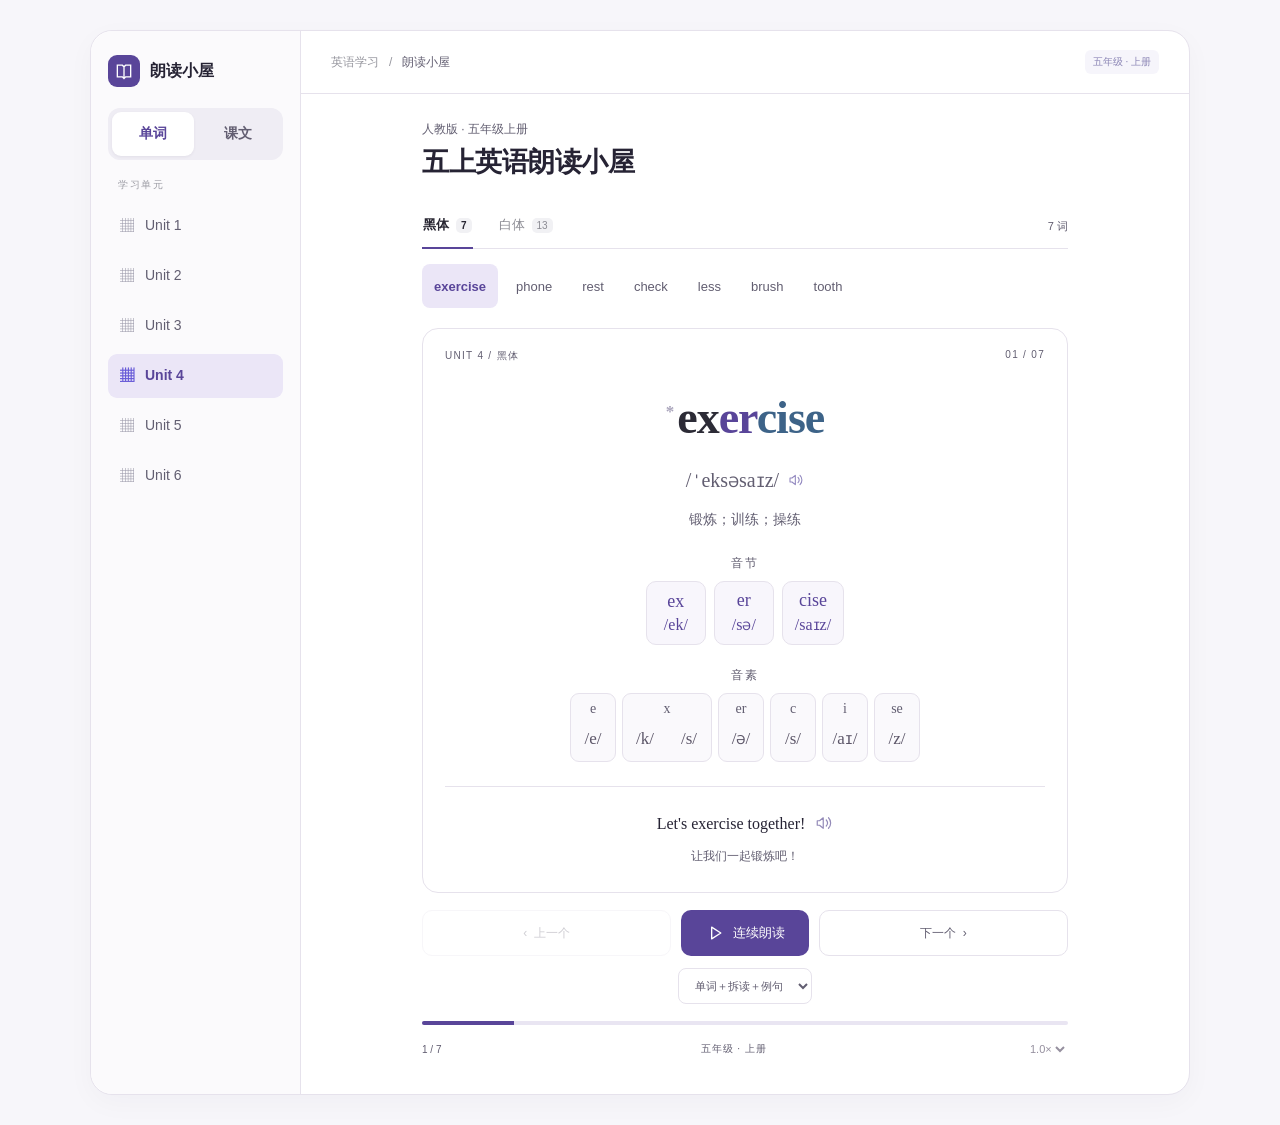
==== commit 962c9d7e: "Improve mobile reader and show audio loading feedback" ====
--- a/index.html
+++ b/index.html
@@ -5,7 +5,7 @@
 <meta name="viewport" content="width=device-width, initial-scale=1, viewport-fit=cover">
 <link rel="icon" href="data:image/svg+xml,%3Csvg xmlns='http://www.w3.org/2000/svg' viewBox='0 0 32 32'%3E%3Crect width='32' height='32' rx='8' fill='%236659d7'/%3E%3Cpath d='M7 8h7l2 2 2-2h7v17h-7l-2 2-2-2H7zM16 10v17' fill='none' stroke='white' stroke-width='1.5'/%3E%3C/svg%3E">
 <meta name="theme-color" content="#f1eff9">
-<meta name="reader-build" content="20261117-house1">
+<meta name="reader-build" content="20261119-loading1">
 <meta name="description" content="五上英语朗读小屋">
 <title>五上英语朗读小屋</title>
 <style>
@@ -20,26 +20,162 @@
 .syllable:disabled{opacity:.4}.shell{min-height:0}@media(max-width:900px){.content{padding-bottom:max(22px,env(safe-area-inset-bottom))}.sidebar{padding-top:max(18px,env(safe-area-inset-top))}.word-strip{scroll-snap-type:x proximity}.word-tab{scroll-snap-align:center}.card{border-radius:16px}}
 @media(max-width:900px){.ipa,.play-options select,.speed{min-height:44px}.play-options select,.speed{font-size:14px}}
 
-[hidden]{display:none!important}
-:root{--ink:#303047;--muted:#77768d;--line:#e4e2f0;--wash:#efecff;--paper:#fff}
-body{background:radial-gradient(ellipse at 4% 0%,#e9e5fb 0,transparent 55%),radial-gradient(ellipse at 100% 80%,#deedf8 0,transparent 60%),#f4f5fb;background-attachment:fixed;color:var(--ink)}
-.shell{background:#ffffffcf;border:1px solid #fff;border-radius:28px;box-shadow:0 12px 44px #6a659216;min-height:850px}
-.sidebar{background:#f8f7fdb8;border-right:1px solid #fff;padding:25px 18px}.brand{margin-bottom:24px;color:#47405f}.brand-icon{border-radius:11px;background:linear-gradient(135deg,#ae9ce9,#718bd7);box-shadow:inset 1px 1px 2px #ffffff80,0 4px 9px #9b8fce35}
-.view-tabs{display:grid;grid-template-columns:1fr 1fr;gap:5px;padding:5px;margin-bottom:22px;background:#e9e8f4;border:1px solid #fff;border-radius:17px;box-shadow:inset 2px 2px 5px #6a65920c}
-.view-tab{min-height:44px;border-radius:12px;color:#747087;font-size:14px;font-weight:600}.view-tab[aria-pressed=true]{color:#fff;background:linear-gradient(120deg,#9280d5,#7c8fce);box-shadow:inset 0 1px 1px #ffffff50,0 3px 6px #8a7cc632}
-.unit{border-radius:13px}.unit[aria-pressed=true]{background:#e9e4f8;color:#66518e;box-shadow:inset 1px 1px 1px #fff,0 3px 7px #7764a315}
-.topbar{border-color:#fff}.topbar strong{color:#70658b}.content{max-width:700px;padding:28px 32px}.eyebrow{font-size:12px;letter-spacing:1px;color:#858095;margin:0 0 4px}h1{font-size:27px;font-weight:700;letter-spacing:-.6px;color:#373047;line-height:1.6}header{margin-bottom:22px}
-.card{border:1px solid #fff;border-radius:24px;background:#fffffff0;box-shadow:0 8px 24px #68608410,inset 0 1px #fff}.word-button .c0{color:#383246}.word-button .c1{color:#8c70b9}.word-button .c2{color:#6884b5}.ipa{color:#777084}.meaning{color:#726b80}
-.categories{border-color:#e4dfed}.category[aria-pressed=true]:after{background:#8c74ba;border-radius:3px}.word-tab[aria-current=true]{background:#ece5fb;color:#75579e;border:1px solid #fff;box-shadow:0 2px 6px #8770b415}.word-tab{border:1px solid transparent;border-radius:13px}
-.syllable{background:#f7f3fd;border:1px solid #efebf7;box-shadow:inset 1px 1px #fff,0 3px 7px #846fa70a;border-radius:14px;color:#7c65a2}.phone-group{background:#faf9fd;border-color:#eeebf4;border-radius:12px}.phoneme{color:#60586c}.step{border-color:#fff;background:#ffffffb8;border-radius:14px;box-shadow:0 3px 8px #7065870b}.play{background:linear-gradient(115deg,#947bc8,#7a88c9);border-radius:14px;box-shadow:inset 0 1px 1px #ffffff50,0 4px 9px #8870b42b}.play-options select{border-radius:12px;background:#ffffffa8;color:#756b85}.progress{background:#e9e5f2}.progress span{background:linear-gradient(90deg,#ae91d5,#81a6d9)}
-.lesson-switch{display:flex;gap:10px;margin:8px 0 20px}.part-button{flex:1;min-height:49px;background:#f7f5fc;border:1px solid #fff;border-radius:16px;color:#857791;box-shadow:0 3px 10px #6f60800a}.part-button[aria-pressed=true]{background:#e8def7;color:#6a4d8c;font-weight:650;box-shadow:inset 0 1px 2px #fff,0 4px 10px #9580b51c}
-.lesson-heading{display:flex;justify-content:space-between;gap:14px;align-items:center;margin-bottom:20px}.lesson-page{font-size:11px;letter-spacing:.7px;color:#898096;margin:0 0 7px}.lesson-title{font-size:23px;line-height:1.3;font-weight:600;font-family:Georgia,serif;color:#474052;margin:0}.lesson-rate{display:block;text-align:center;font-size:10px;color:#857693;margin:6px 0 0}.lesson-play{min-width:106px;min-height:44px;font-size:13px;padding:0 12px;border-radius:14px;background:linear-gradient(120deg,#a18bcf,#8597d8);color:white;box-shadow:inset 0 1px 1px #ffffff55,0 4px 8px #9b85c02a}
-.lesson-lines{display:grid;gap:12px}.sentence{position:relative;width:100%;text-align:left;padding:16px 39px 18px 17px;background:#ffffffdd;border:1px solid #fff;border-radius:19px;box-shadow:0 5px 15px #6c65800c;min-height:88px}.sentence-top{display:flex;align-items:center;justify-content:space-between;gap:10px;margin-bottom:8px}.role{font-size:11px;font-weight:600;padding:4px 8px;border-radius:7px;background:#edf1fb;color:#687fa3}.female .role{background:#f5e9f3;color:#987294}.line-number{font-size:10px;color:#aaa0b2;font-variant-numeric:tabular-nums}.sentence-text{display:block;font:18px/1.65 Georgia,'Times New Roman',serif;color:#484454;overflow-wrap:anywhere}.sentence>svg{position:absolute;right:13px;bottom:20px;width:16px;height:16px;color:#b0a0c4}.sentence.is-playing .role{background:#ffffff28;color:#fff}.sentence.is-playing .sentence-text,.sentence.is-playing .line-number{color:#fff}.sentence.is-playing>svg{color:#fff}.sentence[aria-busy=true]{opacity:.65}
-@media(max-width:900px){body{background:#f1eff9;background-image:radial-gradient(ellipse at 0% 0%,#ece5fa,transparent 60%),radial-gradient(ellipse at 100% 90%,#dfedf9,transparent 65%)}.shell{border:0;background:transparent;border-radius:0;min-height:100vh}.sidebar{background:transparent;padding:18px 17px 0;border:0}.brand{margin-bottom:14px;font-size:14px}.view-tabs{margin-bottom:15px;max-width:100%}.units{gap:5px}.unit{background:#ffffff9c;border-color:#fff;border-radius:12px;color:#83758e;font-size:11px}.unit[aria-pressed=true]{border-color:#fff}.content{padding:22px 17px max(24px,env(safe-area-inset-bottom))}h1{font-size:25px}.eyebrow{font-size:11px}.card{padding:19px 13px 22px;border-radius:24px}.word-area{padding:18px 0}.lesson-title{font-size:22px}.lesson-heading{margin-bottom:17px}.sentence-text{font-size:18px}.categories{gap:24px}.sentence{padding-left:15px}.sidebar{padding-top:max(18px,env(safe-area-inset-top))}}
-@media(max-width:360px){h1{font-size:23px}.content{padding-left:13px;padding-right:13px}.sidebar{padding-left:13px;padding-right:13px}.unit{font-size:10px}.sentence-text{font-size:17px}.lesson-title{font-size:20px}.lesson-play{min-width:92px}.lesson-heading{gap:8px}}
-
-.lesson-heading{position:sticky;top:0;z-index:3;background:#f3f0faf5;padding:12px 0;border-radius:0 0 16px 16px}.sentence{scroll-margin-top:100px}
-.shell{overflow:visible}.sidebar{border-radius:28px 0 0 28px}@media(max-width:900px){.sidebar{border-radius:0}}
+[hidden] { display: none !important; }
+:root {
+  --ink: #262334;
+  --muted: #625e71;
+  --accent: #594599;
+  --wash: #ebe6f7;
+  --line: #e6e2ec;
+  --paper: #fff;
+}
+body { background: #f7f6fa; }
+.shell {
+  background: var(--paper);
+  border: 1px solid var(--line);
+  border-radius: 22px;
+  box-shadow: 0 8px 28px #2a1e4708;
+  min-height: 0;
+  overflow: visible;
+}
+.sidebar { background: #fbfafc; border-radius: 22px 0 0 22px; padding: 24px 17px; }
+.brand { margin-bottom: 21px; color: var(--ink); }
+.brand-icon { background: var(--accent); border-radius: 9px; box-shadow: none; }
+.view-tabs {
+  display: grid;
+  grid-template-columns: 1fr 1fr;
+  gap: 4px;
+  padding: 4px;
+  margin-bottom: 18px;
+  background: #efedf4;
+  border-radius: 12px;
+}
+.view-tab { min-height: 44px; border-radius: 9px; color: var(--muted); font-size: 14px; font-weight: 600; }
+.view-tab[aria-pressed=true] { color: var(--accent); background: var(--paper); box-shadow: 0 1px 3px #2a1e4710; }
+.unit { color: var(--muted); border-radius: 9px; }
+.unit[aria-pressed=true] { background: var(--wash); color: var(--accent); }
+.topbar strong { color: var(--muted); }
+.content { max-width: 710px; padding: 27px 32px; }
+.eyebrow { font-size: 12px; color: var(--muted); margin: 0 0 5px; }
+h1 { font-size: 27px; font-weight: 700; letter-spacing: -.45px; color: var(--ink); line-height: 1.45; }
+header { margin-bottom: 22px; }
+.card { border: 1px solid var(--line); border-radius: 16px; box-shadow: none; }
+.card-meta, .card-meta strong, .section-label, .translation, .word-tab, .group-count, .bottom, .grapheme, .meaning, .ipa { color: var(--muted); }
+.section-label, .translation { font-size: 12px; }
+.category[aria-pressed=true]:after { background: var(--accent); }
+.word-tab { border-radius: 8px; font-size: 13px; }
+.word-tab[aria-current=true] { background: var(--wash); color: var(--accent); box-shadow: none; }
+.word-button .c1 { color: var(--accent); }
+.word-button .c2 { color: #3d6388; }
+.syllable { background: #f8f6fc; border-color: var(--line); color: var(--accent); }
+.phone-group { background: #faf9fc; border-color: var(--line); }
+.step, .play-options select { border-color: var(--line); background: var(--paper); color: var(--muted); }
+.play, .lesson-play { border-radius: 10px; background: var(--accent); color: white; box-shadow: none; }
+.progress { background: #e9e5f2; }
+.progress span { background: var(--accent); }
+.lesson-switch { display: flex; gap: 8px; margin: 8px 0 10px; }
+.part-button { flex: 1; min-height: 46px; background: var(--paper); border: 1px solid var(--line); border-radius: 10px; color: var(--muted); }
+.part-button[aria-pressed=true] { background: var(--wash); border-color: #ded5f2; color: var(--accent); font-weight: 650; }
+.lesson-heading {
+  position: sticky;
+  top: 0;
+  z-index: 3;
+  display: flex;
+  align-items: center;
+  justify-content: space-between;
+  gap: 12px;
+  padding: 14px 0;
+  margin-bottom: 8px;
+  background: var(--paper);
+}
+.lesson-page { font-size: 11px; color: var(--muted); margin: 0 0 6px; }
+.lesson-title { font: 600 24px/1.25 Georgia, serif; color: var(--ink); margin: 0; }
+.lesson-rate { display: block; text-align: center; font-size: 11px; color: var(--muted); margin: 5px 0 0; }
+.lesson-play { min-width: 100px; min-height: 44px; font-size: 13px; padding: 0 12px; }
+.lesson-lines { overflow: hidden; background: var(--paper); border: 1px solid var(--line); border-radius: 16px; }
+.sentence {
+  position: relative;
+  width: 100%;
+  min-height: 80px;
+  padding: 13px 62px 15px 16px;
+  text-align: left;
+  scroll-margin-top: 104px;
+}
+.sentence + .sentence { border-top: 1px solid var(--line); }
+.sentence-top { display: block; margin-bottom: 5px; }
+.role { font-size: 12px; font-weight: 650; color: #3e6186; }
+.female .role { color: #745382; }
+.sentence-text { display: block; font: 19px/1.45 Georgia, "Times New Roman", serif; overflow-wrap: anywhere; }
+.sentence > svg {
+  position: absolute;
+  right: 14px;
+  top: 50%;
+  transform: translateY(-50%);
+  width: 34px;
+  height: 34px;
+  padding: 8px;
+  border-radius: 50%;
+  background: #f1edf7;
+  color: var(--accent);
+}
+.sentence.is-playing > svg { color: white; background: #ffffff29; }
+.sentence:focus-visible { outline-offset: -3px; }
+button.is-playing { background: var(--accent) !important; }
+button[aria-busy=true] { opacity: 1; background: #f4f0fb; box-shadow: inset 0 0 0 1px #ded5f2; }
+.audio-feedback {
+  position: fixed;
+  z-index: 10;
+  left: 50%;
+  bottom: calc(14px + env(safe-area-inset-bottom, 0px));
+  transform: translateX(-50%);
+  width: min(340px, calc(100% - 24px));
+  padding: 13px 15px;
+  color: var(--ink);
+  background: var(--paper);
+  border: 1px solid #ded5f2;
+  border-radius: 13px;
+  box-shadow: 0 4px 18px #2a1e4726;
+  pointer-events: none;
+}
+.audio-feedback[data-state=idle] { display: none; }
+.audio-feedback[data-state=error] { border-color: #e9c0b6; color: #852e26; }
+.audio-feedback[data-state=error] .audio-hint,
+.audio-feedback[data-state=error] .audio-loading-track { display: none; }
+.audio-message { margin: 0; font-size: 15px; line-height: 1.45; font-weight: 650; }
+.audio-hint { margin: 3px 0 10px; font-size: 13px; line-height: 1.4; color: var(--muted); }
+.audio-loading-track { height: 4px; border-radius: 999px; background: var(--wash); overflow: hidden; }
+.audio-loading-track span {
+  display: block;
+  width: 38%;
+  height: 100%;
+  background: var(--accent);
+  border-radius: inherit;
+  animation: audio-loading 1.15s ease-in-out infinite alternate;
+}
+@keyframes audio-loading { from { transform: translateX(0); } to { transform: translateX(163%); } }
+@media (prefers-reduced-motion: reduce) {
+  .audio-loading-track span { animation: none; }
+}
+@media (max-width: 900px) {
+  .shell { border: 0; background: transparent; border-radius: 0; box-shadow: none; }
+  .sidebar { background: transparent; border: 0; border-radius: 0; padding: max(16px, env(safe-area-inset-top)) 16px 0; }
+  .brand { margin-bottom: 13px; font-size: 14px; }
+  .view-tabs { margin-bottom: 12px; }
+  .units { gap: 4px; }
+  .unit { background: var(--paper); border-color: var(--line); font-size: 11px; }
+  .content { padding: 21px 16px max(24px, env(safe-area-inset-bottom)); }
+  h1 { font-size: 25px; }
+  .card { padding: 19px 14px 22px; }
+  .word-area { padding: 18px 0; }
+  .lesson-heading { background: #f7f6fa; }
+  .lesson-title { font-size: 22px; }
+}
+@media (max-width: 360px) {
+  .content, .sidebar { padding-left: 12px; padding-right: 12px; }
+  h1 { font-size: 22px; }
+  .unit { font-size: 10px; }
+  .lesson-title { font-size: 20px; }
+}
 
 </style>
 </head>
@@ -52,13 +188,18 @@
 <div class="play-options"><label><span class="sr-only">连续朗读模式</span><select id="mode" aria-label="连续朗读模式"><option value="word">只读单词</option><option value="full" selected>单词＋拆读＋例句</option></select></label></div>
 <div class="progress" aria-hidden="true"><span id="progress"></span></div>
 <div class="bottom"><span id="position"></span><span class="footer-label">五年级 · 上册</span><label><span class="sr-only">朗读速度</span><select class="speed" id="speed" aria-label="朗读速度"><option value="0.8">0.8×</option><option value="1" selected>1.0×</option><option value="1.2">1.2×</option></select></label></div>
-</section><section id="lessons-panel" aria-label="课文" hidden><nav class="lesson-switch" aria-label="选择课文"><button class="part-button" data-part="a">Part A</button><button class="part-button" data-part="b">Part B</button></nav><div class="lesson-heading"><div><p class="lesson-page" id="lesson-page"></p><h2 class="lesson-title" id="lesson-title"></h2></div><div><button class="lesson-play" id="lesson-auto">整篇朗读</button><span class="lesson-rate">英音 · 0.8×</span></div></div><div class="lesson-lines" id="lesson-lines"></div></section><p class="status" id="status" role="status" aria-live="polite"></p>
+</section><section id="lessons-panel" aria-label="课文" hidden><nav class="lesson-switch" aria-label="选择课文"><button class="part-button" data-part="a">Part A</button><button class="part-button" data-part="b">Part B</button></nav><div class="lesson-heading"><div><p class="lesson-page" id="lesson-page"></p><h2 class="lesson-title" id="lesson-title"></h2></div><div><button class="lesson-play" id="lesson-auto">整篇朗读</button><span class="lesson-rate">英音 · 0.8×</span></div></div><div class="lesson-lines" id="lesson-lines"></div></section><div class="audio-feedback" id="audio-feedback" data-state="idle" aria-hidden="true">
+  <p class="audio-message" id="audio-message"></p>
+  <p class="audio-hint">加载后自动播放，无需重复点击。</p>
+  <div class="audio-loading-track"><span></span></div>
+</div>
+<p class="sr-only" id="status" role="status" aria-atomic="true"></p>
 <audio id="player" preload="auto" playsinline></audio>
 </div></section></main>
 <script>
 const WORDS=[{"id":0,"unit":4,"bold":false,"star":false,"word":"stay","ipa":"steɪ","meaning":"待；保持；继续是","syllables":[{"text":"stay","ipa":"steɪ","audio":"2a2f13c2bb9223","available":true}],"phonics":[{"text":"s","sounds":[{"ipa":"s","audio":"77df5b15685141"}]},{"text":"t","sounds":[{"ipa":"t","audio":"33d6bff3a3ce33"}]},{"text":"ay","sounds":[{"ipa":"eɪ","audio":"e068af44706bc8"}]}],"example":"We should stay healthy.","translation":"我们应该保持健康。","audio":"e54512d1b31eff","exampleAudio":"75d0cee45a5812","syllablesReady":true,"audioPack":"clip-u4-01-4df38c4a8083.json"},{"id":1,"unit":4,"bold":false,"star":true,"word":"should","ipa":"ʃʊd","meaning":"（提出或征询建议）该，可以","syllables":[{"text":"should","ipa":"ʃʊd","audio":"db7db6dccc90fd","available":true}],"phonics":[{"text":"sh","sounds":[{"ipa":"ʃ","audio":"73bfa18d421b52"}]},{"text":"ou","sounds":[{"ipa":"ʊ","audio":"71e7372bf9fe41"}]},{"text":"ld","sounds":[{"ipa":"d","audio":"3692ea2fce4f91"}]}],"example":"You should drink some water.","translation":"你应该喝点水。","audio":"be972c3d5fdc07","exampleAudio":"0e316518ecd850","syllablesReady":true,"audioPack":"clip-u4-01-4df38c4a8083.json"},{"id":2,"unit":4,"bold":false,"star":false,"word":"flu","ipa":"fluː","meaning":"流行性感冒；流感","syllables":[{"text":"flu","ipa":"fluː","audio":"a85a29feed39eb","available":true}],"phonics":[{"text":"f","sounds":[{"ipa":"f","audio":"3984d7593e7a02"}]},{"text":"l","sounds":[{"ipa":"l","audio":"8e840d89b18934"}]},{"text":"u","sounds":[{"ipa":"uː","audio":"7e804d0117455f"}]}],"example":"He has the flu.","translation":"他得了流感。","audio":"8207299454aac6","exampleAudio":"9d7b0c3b67e0ba","syllablesReady":true,"audioPack":"clip-u4-01-4df38c4a8083.json"},{"id":3,"unit":4,"bold":false,"star":false,"word":"else","ipa":"els","meaning":"其他的；别的","syllables":[{"text":"else","ipa":"els","audio":"09506fd597117b","available":true}],"phonics":[{"text":"e","sounds":[{"ipa":"e","audio":"df6f04fda0979d"}]},{"text":"l","sounds":[{"ipa":"l","audio":"8e840d89b18934"}]},{"text":"se","sounds":[{"ipa":"s","audio":"77df5b15685141"}]}],"example":"What else can we do?","translation":"我们还能做什么？","audio":"042b6c0c0a6f4f","exampleAudio":"23f4e4a6247bc4","syllablesReady":true,"audioPack":"clip-u4-02-40dfbbeb912b.json"},{"id":4,"unit":4,"bold":true,"star":true,"word":"exercise","ipa":"ˈeksəsaɪz","meaning":"锻炼；训练；操练","syllables":[{"text":"ex","ipa":"ek","audio":"ee538955fcd40a","available":true},{"text":"er","ipa":"sə","audio":"0a44e4180bbe7e","available":true},{"text":"cise","ipa":"saɪz","audio":"6377fe2136d4f4","available":true}],"phonics":[{"text":"e","sounds":[{"ipa":"e","audio":"df6f04fda0979d"}]},{"text":"x","sounds":[{"ipa":"k","audio":"15deac28bfb6ce"},{"ipa":"s","audio":"77df5b15685141"}]},{"text":"er","sounds":[{"ipa":"ə","audio":"a1d90646e1e7f2"}]},{"text":"c","sounds":[{"ipa":"s","audio":"77df5b15685141"}]},{"text":"i","sounds":[{"ipa":"aɪ","audio":"14cbe880b8cc93"}]},{"text":"se","sounds":[{"ipa":"z","audio":"938f5e83c40cc0"}]}],"example":"Let's exercise together!","translation":"让我们一起锻炼吧！","audio":"d7ba8834699db3","exampleAudio":"16d1e9e193fc84","syllablesReady":true,"audioPack":"clip-u4-02-40dfbbeb912b.json"},{"id":5,"unit":4,"bold":false,"star":false,"word":"enough","ipa":"ɪˈnʌf","meaning":"足够的；充足的；充分的","syllables":[{"text":"e","ipa":"ɪ","audio":"bf27c43688d6e5","available":true},{"text":"nough","ipa":"nʌf","audio":"0137be5a025a5c","available":true}],"phonics":[{"text":"e","sounds":[{"ipa":"ɪ","audio":"9666e5af85009f"}]},{"text":"n","sounds":[{"ipa":"n","audio":"520b21b4bc85e6"}]},{"text":"ou","sounds":[{"ipa":"ʌ","audio":"78f5a0338d9278"}]},{"text":"gh","sounds":[{"ipa":"f","audio":"3984d7593e7a02"}]}],"example":"We need enough sleep.","translation":"我们需要充足的睡眠。","audio":"8a938815b1b5c3","exampleAudio":"6dd1a45a997111","syllablesReady":true,"audioPack":"clip-u4-02-40dfbbeb912b.json"},{"id":6,"unit":4,"bold":false,"star":false,"word":"if","ipa":"ɪf","meaning":"如果；假若；倘若","syllables":[{"text":"if","ipa":"ɪf","audio":"f15a19af0896d4","available":true}],"phonics":[{"text":"i","sounds":[{"ipa":"ɪ","audio":"9666e5af85009f"}]},{"text":"f","sounds":[{"ipa":"f","audio":"3984d7593e7a02"}]}],"example":"If you are tired, take a rest.","translation":"如果你累了，就休息一下。","audio":"c4ae7a5f7a825f","exampleAudio":"e336fa40623fb4","syllablesReady":true,"audioPack":"clip-u4-03-73f13e20ef15.json"},{"id":7,"unit":4,"bold":false,"star":false,"word":"habit","ipa":"ˈhæbɪt","meaning":"习惯","syllables":[{"text":"hab","ipa":"hæb","audio":"6153f23c8b336a","available":true},{"text":"it","ipa":"ɪt","audio":"d3bbe8ee735b5b","available":true}],"phonics":[{"text":"h","sounds":[{"ipa":"h","audio":"db8be77c321027"}]},{"text":"a","sounds":[{"ipa":"æ","audio":"aa4d5e6c8d4199"}]},{"text":"b","sounds":[{"ipa":"b","audio":"a5bdd5a78e7f5c"}]},{"text":"i","sounds":[{"ipa":"ɪ","audio":"9666e5af85009f"}]},{"text":"t","sounds":[{"ipa":"t","audio":"33d6bff3a3ce33"}]}],"example":"Reading every day is a good habit.","translation":"每天阅读是个好习惯。","audio":"df9d32b46ea53a","exampleAudio":"82f79e4d7b1d62","syllablesReady":true,"audioPack":"clip-u4-03-73f13e20ef15.json"},{"id":8,"unit":4,"bold":false,"star":true,"word":"show","ipa":"ʃəʊ","meaning":"（电视或广播）节目","syllables":[{"text":"show","ipa":"ʃəʊ","audio":"5d4f435da3c693","available":true}],"phonics":[{"text":"sh","sounds":[{"ipa":"ʃ","audio":"73bfa18d421b52"}]},{"text":"ow","sounds":[{"ipa":"əʊ","audio":"de230a6793e507"}]}],"example":"This is my favourite TV show.","translation":"这是我最喜欢的电视节目。","audio":"33a021be55f984","exampleAudio":"23d4ae31b08bfc","syllablesReady":true,"audioPack":"clip-u4-03-73f13e20ef15.json"},{"id":9,"unit":4,"bold":true,"star":true,"word":"phone","ipa":"fəʊn","meaning":"电话；电话机","syllables":[{"text":"phone","ipa":"fəʊn","audio":"1bc954d05c8421","available":true}],"phonics":[{"text":"ph","sounds":[{"ipa":"f","audio":"3984d7593e7a02"}]},{"text":"o…e","sounds":[{"ipa":"əʊ","audio":"de230a6793e507"}]},{"text":"n","sounds":[{"ipa":"n","audio":"520b21b4bc85e6"}]}],"example":"The phone is on the desk.","translation":"电话在书桌上。","audio":"0c94a33f945727","exampleAudio":"c35ddffc344cb4","syllablesReady":true,"audioPack":"clip-u4-04-7e9845bcd077.json"},{"id":10,"unit":4,"bold":false,"star":true,"word":"then","ipa":"ðen","meaning":"那么；因此；既然如此","syllables":[{"text":"then","ipa":"ðen","audio":"d1798d2abfa24e","available":true}],"phonics":[{"text":"th","sounds":[{"ipa":"ð","audio":"ab1d00f7f7bc23"}]},{"text":"e","sounds":[{"ipa":"e","audio":"df6f04fda0979d"}]},{"text":"n","sounds":[{"ipa":"n","audio":"520b21b4bc85e6"}]}],"example":"Then let's go home.","translation":"那么我们回家吧。","audio":"da7fa21d7ee453","exampleAudio":"5517b3a201c46b","syllablesReady":true,"audioPack":"clip-u4-04-7e9845bcd077.json"},{"id":11,"unit":4,"bold":true,"star":false,"word":"rest","ipa":"rest","meaning":"休息；放松","syllables":[{"text":"rest","ipa":"rest","audio":"c1668ff1b518d0","available":true}],"phonics":[{"text":"r","sounds":[{"ipa":"r","audio":"440264ba9812d7"}]},{"text":"e","sounds":[{"ipa":"e","audio":"df6f04fda0979d"}]},{"text":"s","sounds":[{"ipa":"s","audio":"77df5b15685141"}]},{"text":"t","sounds":[{"ipa":"t","audio":"33d6bff3a3ce33"}]}],"example":"Let's have a rest.","translation":"我们休息一下吧。","audio":"a9f651cb1a9d56","exampleAudio":"79abeda0023383","syllablesReady":true,"audioPack":"clip-u4-04-7e9845bcd077.json"},{"id":12,"unit":4,"bold":false,"star":false,"word":"take care of","ipa":"teɪk keə əv","meaning":"爱护；照顾","syllables":[{"text":"take","ipa":"teɪk","audio":"1ae70d4390ac8b","available":true},{"text":"care","ipa":"keə","audio":"ab6530cb1fba55","available":true},{"text":"of","ipa":"əv","audio":"1ba9ad55427d74","available":true}],"phonics":[{"text":"t","sounds":[{"ipa":"t","audio":"33d6bff3a3ce33"}]},{"text":"a…e","sounds":[{"ipa":"eɪ","audio":"e068af44706bc8"}]},{"text":"k","sounds":[{"ipa":"k","audio":"15deac28bfb6ce"}]},{"text":"c","sounds":[{"ipa":"k","audio":"15deac28bfb6ce"}]},{"text":"are","sounds":[{"ipa":"eə","audio":"a111d2c7999a7c"}]},{"text":"o","sounds":[{"ipa":"ə","audio":"a1d90646e1e7f2"}]},{"text":"f","sounds":[{"ipa":"v","audio":"3aedc26320a6b2"}]}],"example":"We should take care of our eyes.","translation":"我们应该爱护眼睛。","audio":"217a6a81881a95","exampleAudio":"9b99493055502d","syllablesReady":true,"audioPack":"clip-u4-05-de43c15a2061.json"},{"id":13,"unit":4,"bold":true,"star":false,"word":"check","ipa":"tʃek","meaning":"查看；查明","syllables":[{"text":"check","ipa":"tʃek","audio":"b43e006a75d6fb","available":true}],"phonics":[{"text":"ch","sounds":[{"ipa":"tʃ","audio":"0f3a4731d286ed"}]},{"text":"e","sounds":[{"ipa":"e","audio":"df6f04fda0979d"}]},{"text":"ck","sounds":[{"ipa":"k","audio":"15deac28bfb6ce"}]}],"example":"Please check your homework.","translation":"请检查你的作业。","audio":"11a4afb41b07e5","exampleAudio":"4089a2626001e6","syllablesReady":true,"audioPack":"clip-u4-05-de43c15a2061.json"},{"id":14,"unit":4,"bold":true,"star":false,"word":"less","ipa":"les","meaning":"（与不可数名词连用）较少的，更少的","syllables":[{"text":"less","ipa":"les","audio":"28cf12b258746d","available":true}],"phonics":[{"text":"l","sounds":[{"ipa":"l","audio":"8e840d89b18934"}]},{"text":"e","sounds":[{"ipa":"e","audio":"df6f04fda0979d"}]},{"text":"ss","sounds":[{"ipa":"s","audio":"77df5b15685141"}]}],"example":"We should eat less sugar.","translation":"我们应该少吃糖。","audio":"c0d8cd33508366","exampleAudio":"ecbd4595a667ca","syllablesReady":true,"audioPack":"clip-u4-05-de43c15a2061.json"},{"id":15,"unit":4,"bold":true,"star":false,"word":"brush","ipa":"brʌʃ","meaning":"（用刷子）刷净，刷亮，刷平顺","syllables":[{"text":"brush","ipa":"brʌʃ","audio":"c9064931e882f1","available":true}],"phonics":[{"text":"b","sounds":[{"ipa":"b","audio":"a5bdd5a78e7f5c"}]},{"text":"r","sounds":[{"ipa":"r","audio":"440264ba9812d7"}]},{"text":"u","sounds":[{"ipa":"ʌ","audio":"78f5a0338d9278"}]},{"text":"sh","sounds":[{"ipa":"ʃ","audio":"73bfa18d421b52"}]}],"example":"I brush my teeth every morning.","translation":"我每天早上刷牙。","audio":"11db1e0b5a74c8","exampleAudio":"6878ef070b0780","syllablesReady":true,"audioPack":"clip-u4-06-016f15e1d69d.json"},{"id":16,"unit":4,"bold":true,"star":false,"word":"tooth","ipa":"tuːθ","meaning":"牙；齿（复数 teeth /tiːθ/）","syllables":[{"text":"tooth","ipa":"tuːθ","audio":"8a84264580e888","available":true}],"phonics":[{"text":"t","sounds":[{"ipa":"t","audio":"33d6bff3a3ce33"}]},{"text":"oo","sounds":[{"ipa":"uː","audio":"7e804d0117455f"}]},{"text":"th","sounds":[{"ipa":"θ","audio":"09ea4f5cf06072"}]}],"example":"This tooth is loose.","translation":"这颗牙松了。","audio":"c94b9480c71463","exampleAudio":"8f224d99034b91","syllablesReady":true,"audioPack":"clip-u4-06-016f15e1d69d.json"},{"id":17,"unit":4,"bold":false,"star":false,"word":"twice","ipa":"twaɪs","meaning":"两次；两遍","syllables":[{"text":"twice","ipa":"twaɪs","audio":"28f8f8c76cd113","available":true}],"phonics":[{"text":"t","sounds":[{"ipa":"t","audio":"33d6bff3a3ce33"}]},{"text":"w","sounds":[{"ipa":"w","audio":"f36e0f89fd2198"}]},{"text":"i…e","sounds":[{"ipa":"aɪ","audio":"14cbe880b8cc93"}]},{"text":"c","sounds":[{"ipa":"s","audio":"77df5b15685141"}]}],"example":"I brush my teeth twice a day.","translation":"我每天刷两次牙。","audio":"32f475a95eabf9","exampleAudio":"4ae5b45de04112","syllablesReady":true,"audioPack":"clip-u4-06-016f15e1d69d.json"},{"id":18,"unit":4,"bold":false,"star":true,"word":"hour","ipa":"ˈaʊə","meaning":"小时","syllables":[{"text":"hour","ipa":"aʊə","audio":"8290a1b06ed621","available":true}],"phonics":[{"text":"h","sounds":[]},{"text":"our","sounds":[{"ipa":"aʊ","audio":"ec80d9424a1e54"},{"ipa":"ə","audio":"a1d90646e1e7f2"}]}],"example":"I read for an hour every day.","translation":"我每天读书一小时。","audio":"1b755e0b68e834","exampleAudio":"405b8f79a4cb81","syllablesReady":true,"audioPack":"clip-u4-07-e4fb7c1fc002.json"},{"id":19,"unit":4,"bold":false,"star":true,"word":"free","ipa":"friː","meaning":"没有安排活动的；空闲的","syllables":[{"text":"free","ipa":"friː","audio":"514ea739c9547a","available":true}],"phonics":[{"text":"f","sounds":[{"ipa":"f","audio":"3984d7593e7a02"}]},{"text":"r","sounds":[{"ipa":"r","audio":"440264ba9812d7"}]},{"text":"ee","sounds":[{"ipa":"iː","audio":"d35f2468855d20"}]}],"example":"Are you free this afternoon?","translation":"你今天下午有空吗？","audio":"38d85d5921f0b3","exampleAudio":"414c9b74fc9724","syllablesReady":true,"audioPack":"clip-u4-07-e4fb7c1fc002.json"},{"id":20,"unit":5,"bold":false,"star":true,"word":"hungry","ipa":"ˈhʌŋɡri","meaning":"感到饿的","syllables":[{"text":"hun","ipa":"hʌŋ","audio":"081b4bf7f21118","available":true},{"text":"gry","ipa":"ɡri","audio":"0e489ad536ae18","available":true}],"phonics":[{"text":"h","sounds":[{"ipa":"h","audio":"db8be77c321027"}]},{"text":"u","sounds":[{"ipa":"ʌ","audio":"78f5a0338d9278"}]},{"text":"n","sounds":[{"ipa":"ŋ","audio":"386316af5b148a"}]},{"text":"g","sounds":[{"ipa":"ɡ","audio":"af5a7e7f10bb01"}]},{"text":"r","sounds":[{"ipa":"r","audio":"440264ba9812d7"}]},{"text":"y","sounds":[{"ipa":"i","audio":"0f890b4d8daec8"}]}],"example":"I'm hungry. Let's have lunch.","translation":"我饿了。我们吃午饭吧。","audio":"54b52809aa12d0","exampleAudio":"31577df02fa5f8","syllablesReady":true,"audioPack":"clip-u5-01-260249400723.json"},{"id":21,"unit":5,"bold":true,"star":false,"word":"beef","ipa":"biːf","meaning":"牛肉","syllables":[{"text":"beef","ipa":"biːf","audio":"2748f887795691","available":true}],"phonics":[{"text":"b","sounds":[{"ipa":"b","audio":"a5bdd5a78e7f5c"}]},{"text":"ee","sounds":[{"ipa":"iː","audio":"d35f2468855d20"}]},{"text":"f","sounds":[{"ipa":"f","audio":"3984d7593e7a02"}]}],"example":"I'd like some beef.","translation":"我想吃一些牛肉。","audio":"81fb25d3a9b65a","exampleAudio":"5ad8806af446d9","syllablesReady":true,"audioPack":"clip-u5-01-260249400723.json"},{"id":22,"unit":5,"bold":true,"star":true,"word":"ice cream","ipa":"ˌaɪs ˈkriːm","meaning":"（一份）冰激凌","syllables":[{"text":"ice","ipa":"aɪs","audio":"6c1d875e449369","available":true},{"text":"cream","ipa":"kriːm","audio":"be3cfcd6d507e9","available":true}],"phonics":[{"text":"i…e","sounds":[{"ipa":"aɪ","audio":"14cbe880b8cc93"}]},{"text":"c","sounds":[{"ipa":"s","audio":"77df5b15685141"}]},{"text":"c","sounds":[{"ipa":"k","audio":"15deac28bfb6ce"}]},{"text":"r","sounds":[{"ipa":"r","audio":"440264ba9812d7"}]},{"text":"ea","sounds":[{"ipa":"iː","audio":"d35f2468855d20"}]},{"text":"m","sounds":[{"ipa":"m","audio":"98c42d047aab7c"}]}],"example":"I like ice cream.","translation":"我喜欢冰激凌。","audio":"c18218db4eb77c","exampleAudio":"503a35c6c5e725","syllablesReady":true,"audioPack":"clip-u5-01-260249400723.json"},{"id":23,"unit":5,"bold":false,"star":true,"word":"little","ipa":"ˈlɪtl","meaning":"少许；一点","syllables":[{"text":"lit","ipa":"lɪt","audio":"46910977fb0121","available":true},{"text":"tle","ipa":"əl","audio":"3cf048b6124127","available":true}],"phonics":[{"text":"l","sounds":[{"ipa":"l","audio":"8e840d89b18934"}]},{"text":"i","sounds":[{"ipa":"ɪ","audio":"9666e5af85009f"}]},{"text":"tt","sounds":[{"ipa":"t","audio":"33d6bff3a3ce33"}]},{"text":"le","sounds":[{"ipa":"ə","audio":"a1d90646e1e7f2"},{"ipa":"l","audio":"8e840d89b18934"}]}],"example":"There is a little milk in the cup.","translation":"杯子里有一点牛奶。","audio":"07c5ca3e80abfd","exampleAudio":"c94b087eccd704","syllablesReady":true,"audioPack":"clip-u5-02-e1a32bc8dff8.json"},{"id":24,"unit":5,"bold":true,"star":false,"word":"dumpling","ipa":"ˈdʌmplɪŋ","meaning":"饺子；汤圆","syllables":[{"text":"dump","ipa":"dʌmp","audio":"3d62fba4124b29","available":true},{"text":"ling","ipa":"lɪŋ","audio":"43e2d2f10e1f4b","available":true}],"phonics":[{"text":"d","sounds":[{"ipa":"d","audio":"3692ea2fce4f91"}]},{"text":"u","sounds":[{"ipa":"ʌ","audio":"78f5a0338d9278"}]},{"text":"m","sounds":[{"ipa":"m","audio":"98c42d047aab7c"}]},{"text":"p","sounds":[{"ipa":"p","audio":"6b4b229c14d0aa"}]},{"text":"l","sounds":[{"ipa":"l","audio":"8e840d89b18934"}]},{"text":"i","sounds":[{"ipa":"ɪ","audio":"9666e5af85009f"}]},{"text":"ng","sounds":[{"ipa":"ŋ","audio":"386316af5b148a"}]}],"example":"This dumpling is delicious.","translation":"这个饺子很好吃。","audio":"144f5d6eb61693","exampleAudio":"db72afa33d44c2","syllablesReady":true,"audioPack":"clip-u5-02-e1a32bc8dff8.json"},{"id":25,"unit":5,"bold":true,"star":true,"word":"tea","ipa":"tiː","meaning":"茶叶；茶；茶水","syllables":[{"text":"tea","ipa":"tiː","audio":"a247d03b37863d","available":true}],"phonics":[{"text":"t","sounds":[{"ipa":"t","audio":"33d6bff3a3ce33"}]},{"text":"ea","sounds":[{"ipa":"iː","audio":"d35f2468855d20"}]}],"example":"Would you like some tea?","translation":"你想喝点茶吗？","audio":"be90195a6dd43c","exampleAudio":"20fecd8f8f3611","syllablesReady":true,"audioPack":"clip-u5-02-e1a32bc8dff8.json"},{"id":26,"unit":5,"bold":true,"star":false,"word":"hamburger","ipa":"ˈhæmbɜːɡə","meaning":"汉堡包；汉堡牛肉饼","syllables":[{"text":"ham","ipa":"hæm","audio":"b5cdba738a498d","available":true},{"text":"bur","ipa":"bɜː","audio":"3b0ccd052e14e4","available":true},{"text":"ger","ipa":"ɡə","audio":"5946224befcdd2","available":true}],"phonics":[{"text":"h","sounds":[{"ipa":"h","audio":"db8be77c321027"}]},{"text":"a","sounds":[{"ipa":"æ","audio":"aa4d5e6c8d4199"}]},{"text":"m","sounds":[{"ipa":"m","audio":"98c42d047aab7c"}]},{"text":"b","sounds":[{"ipa":"b","audio":"a5bdd5a78e7f5c"}]},{"text":"ur","sounds":[{"ipa":"ɜː","audio":"2f49ed94ac4a88"}]},{"text":"g","sounds":[{"ipa":"ɡ","audio":"af5a7e7f10bb01"}]},{"text":"er","sounds":[{"ipa":"ə","audio":"a1d90646e1e7f2"}]}],"example":"I'd like a hamburger.","translation":"我想要一个汉堡包。","audio":"37adfe87e02651","exampleAudio":"6638674dbaf211","syllablesReady":true,"audioPack":"clip-u5-03-8a5baa803b30.json"},{"id":27,"unit":5,"bold":false,"star":true,"word":"Mrs","ipa":"ˈmɪsɪz","meaning":"（用于女子的姓氏或姓名前）太太，夫人","syllables":[{"text":"Mrs","ipa":"mɪ","audio":"d0f69d635a62b8","available":true},{"text":"Mrs","ipa":"sɪz","audio":"cbd4a77cf29ab8","available":true}],"phonics":[{"text":"Mrs","sounds":[{"ipa":"m","audio":"98c42d047aab7c"},{"ipa":"ɪ","audio":"9666e5af85009f"},{"ipa":"s","audio":"77df5b15685141"},{"ipa":"ɪ","audio":"9666e5af85009f"},{"ipa":"z","audio":"938f5e83c40cc0"}]}],"example":"Mrs Green is our teacher.","translation":"格林夫人是我们的老师。","audio":"fbbed4070bb3d7","exampleAudio":"fe925ad267da9f","syllablesReady":true,"audioPack":"clip-u5-03-8a5baa803b30.json"},{"id":28,"unit":5,"bold":false,"star":false,"word":"coconut","ipa":"ˈkəʊkənʌt","meaning":"椰子","syllables":[{"text":"co","ipa":"kəʊ","audio":"55a91ac7a5f490","available":true},{"text":"co","ipa":"kə","audio":"1e03dd7a88f59c","available":true},{"text":"nut","ipa":"nʌt","audio":"c502aa17656202","available":true}],"phonics":[{"text":"c","sounds":[{"ipa":"k","audio":"15deac28bfb6ce"}]},{"text":"o","sounds":[{"ipa":"əʊ","audio":"de230a6793e507"}]},{"text":"c","sounds":[{"ipa":"k","audio":"15deac28bfb6ce"}]},{"text":"o","sounds":[{"ipa":"ə","audio":"a1d90646e1e7f2"}]},{"text":"n","sounds":[{"ipa":"n","audio":"520b21b4bc85e6"}]},{"text":"u","sounds":[{"ipa":"ʌ","audio":"78f5a0338d9278"}]},{"text":"t","sounds":[{"ipa":"t","audio":"33d6bff3a3ce33"}]}],"example":"This coconut is big.","translation":"这个椰子很大。","audio":"c7d6d084931da0","exampleAudio":"83618959d47424","syllablesReady":true,"audioPack":"clip-u5-03-8a5baa803b30.json"},{"id":29,"unit":5,"bold":false,"star":true,"word":"interesting","ipa":"ˈɪntrəstɪŋ","meaning":"有趣的；有吸引力的","syllables":[{"text":"in","ipa":"ɪn","audio":"802e0235cca67c","available":true},{"text":"teres","ipa":"trəs","audio":"33742b3c32ddc9","available":true},{"text":"ting","ipa":"tɪŋ","audio":"b687acc58cc42f","available":true}],"phonics":[{"text":"i","sounds":[{"ipa":"ɪ","audio":"9666e5af85009f"}]},{"text":"n","sounds":[{"ipa":"n","audio":"520b21b4bc85e6"}]},{"text":"t","sounds":[{"ipa":"t","audio":"33d6bff3a3ce33"}]},{"text":"ere","sounds":[{"ipa":"r","audio":"440264ba9812d7"},{"ipa":"ə","audio":"a1d90646e1e7f2"}]},{"text":"s","sounds":[{"ipa":"s","audio":"77df5b15685141"}]},{"text":"t","sounds":[{"ipa":"t","audio":"33d6bff3a3ce33"}]},{"text":"i","sounds":[{"ipa":"ɪ","audio":"9666e5af85009f"}]},{"text":"ng","sounds":[{"ipa":"ŋ","audio":"386316af5b148a"}]}],"example":"This book is interesting.","translation":"这本书很有趣。","audio":"3b51630d79a6d2","exampleAudio":"f5cb0667b42d97","syllablesReady":true,"audioPack":"clip-u5-04-7db5c6bf2576.json"},{"id":30,"unit":5,"bold":true,"star":false,"word":"seed","ipa":"siːd","meaning":"种子；籽","syllables":[{"text":"seed","ipa":"siːd","audio":"7c690914313502","available":true}],"phonics":[{"text":"s","sounds":[{"ipa":"s","audio":"77df5b15685141"}]},{"text":"ee","sounds":[{"ipa":"iː","audio":"d35f2468855d20"}]},{"text":"d","sounds":[{"ipa":"d","audio":"3692ea2fce4f91"}]}],"example":"Put the seed in the soil.","translation":"把种子放进土里。","audio":"2e2645fda5f682","exampleAudio":"d6e93f73535996","syllablesReady":true,"audioPack":"clip-u5-04-7db5c6bf2576.json"},{"id":31,"unit":5,"bold":false,"star":false,"word":"pull","ipa":"pʊl","meaning":"拔出；抽出","syllables":[{"text":"pull","ipa":"pʊl","audio":"737add44595752","available":true}],"phonics":[{"text":"p","sounds":[{"ipa":"p","audio":"6b4b229c14d0aa"}]},{"text":"u","sounds":[{"ipa":"ʊ","audio":"71e7372bf9fe41"}]},{"text":"ll","sounds":[{"ipa":"l","audio":"8e840d89b18934"}]}],"example":"Let's pull up the carrot.","translation":"我们把胡萝卜拔出来吧。","audio":"f62a352edd85fd","exampleAudio":"8f5450f809dd08","syllablesReady":true,"audioPack":"clip-u5-04-7db5c6bf2576.json"},{"id":32,"unit":5,"bold":true,"star":false,"word":"stem","ipa":"stem","meaning":"（花草的）茎；（花或叶的）梗，柄","syllables":[{"text":"stem","ipa":"stem","audio":"fcf9610d690b92","available":true}],"phonics":[{"text":"s","sounds":[{"ipa":"s","audio":"77df5b15685141"}]},{"text":"t","sounds":[{"ipa":"t","audio":"33d6bff3a3ce33"}]},{"text":"e","sounds":[{"ipa":"e","audio":"df6f04fda0979d"}]},{"text":"m","sounds":[{"ipa":"m","audio":"98c42d047aab7c"}]}],"example":"The stem is green.","translation":"茎是绿色的。","audio":"bbc094f254bb1a","exampleAudio":"b4d11ca0d34acb","syllablesReady":true,"audioPack":"clip-u5-05-9c1afee46ee4.json"},{"id":33,"unit":5,"bold":true,"star":false,"word":"root","ipa":"ruːt","meaning":"根；根茎","syllables":[{"text":"root","ipa":"ruːt","audio":"607da766b6a8a1","available":true}],"phonics":[{"text":"r","sounds":[{"ipa":"r","audio":"440264ba9812d7"}]},{"text":"oo","sounds":[{"ipa":"uː","audio":"7e804d0117455f"}]},{"text":"t","sounds":[{"ipa":"t","audio":"33d6bff3a3ce33"}]}],"example":"The root is under the ground.","translation":"根在地下。","audio":"c739dd726a9486","exampleAudio":"b544f92fd584d5","syllablesReady":true,"audioPack":"clip-u5-05-9c1afee46ee4.json"},{"id":34,"unit":5,"bold":false,"star":false,"word":"lotus","ipa":"ˈləʊtəs","meaning":"莲属植物","syllables":[{"text":"lo","ipa":"ləʊ","audio":"322b15e48f392f","available":true},{"text":"tus","ipa":"təs","audio":"52c84ef194562e","available":true}],"phonics":[{"text":"l","sounds":[{"ipa":"l","audio":"8e840d89b18934"}]},{"text":"o","sounds":[{"ipa":"əʊ","audio":"de230a6793e507"}]},{"text":"t","sounds":[{"ipa":"t","audio":"33d6bff3a3ce33"}]},{"text":"u","sounds":[{"ipa":"ə","audio":"a1d90646e1e7f2"}]},{"text":"s","sounds":[{"ipa":"s","audio":"77df5b15685141"}]}],"example":"A lotus grows in the lake.","translation":"一株莲花生长在湖中。","audio":"5b2133d8febda1","exampleAudio":"439d97432e2fc3","syllablesReady":true,"audioPack":"clip-u5-05-9c1afee46ee4.json"},{"id":35,"unit":5,"bold":false,"star":true,"word":"lake","ipa":"leɪk","meaning":"湖；湖泊","syllables":[{"text":"lake","ipa":"leɪk","audio":"a80de6a97da5bc","available":true}],"phonics":[{"text":"l","sounds":[{"ipa":"l","audio":"8e840d89b18934"}]},{"text":"a…e","sounds":[{"ipa":"eɪ","audio":"e068af44706bc8"}]},{"text":"k","sounds":[{"ipa":"k","audio":"15deac28bfb6ce"}]}],"example":"The lake is beautiful.","translation":"这个湖很美。","audio":"bec10ceb00a8fe","exampleAudio":"5909c35d172d2c","syllablesReady":true,"audioPack":"clip-u5-06-db0eb0c8d579.json"},{"id":36,"unit":5,"bold":false,"star":true,"word":"world","ipa":"wɜːld","meaning":"世界；地球；天下","syllables":[{"text":"world","ipa":"wɜːld","audio":"8d502d7c07de66","available":true}],"phonics":[{"text":"w","sounds":[{"ipa":"w","audio":"f36e0f89fd2198"}]},{"text":"or","sounds":[{"ipa":"ɜː","audio":"2f49ed94ac4a88"}]},{"text":"l","sounds":[{"ipa":"l","audio":"8e840d89b18934"}]},{"text":"d","sounds":[{"ipa":"d","audio":"3692ea2fce4f91"}]}],"example":"We live in a beautiful world.","translation":"我们生活在一个美丽的世界里。","audio":"eeca494f774639","exampleAudio":"38dec028888683","syllablesReady":true,"audioPack":"clip-u5-06-db0eb0c8d579.json"},{"id":37,"unit":5,"bold":false,"star":false,"word":"round","ipa":"raʊnd","meaning":"圆形的；环形的；球形的","syllables":[{"text":"round","ipa":"raʊnd","audio":"eba7f9b1a6a204","available":true}],"phonics":[{"text":"r","sounds":[{"ipa":"r","audio":"440264ba9812d7"}]},{"text":"ou","sounds":[{"ipa":"aʊ","audio":"ec80d9424a1e54"}]},{"text":"n","sounds":[{"ipa":"n","audio":"520b21b4bc85e6"}]},{"text":"d","sounds":[{"ipa":"d","audio":"3692ea2fce4f91"}]}],"example":"The ball is round.","translation":"球是圆的。","audio":"2f77c483f82299","exampleAudio":"519cbf5b6b554b","syllablesReady":true,"audioPack":"clip-u5-06-db0eb0c8d579.json"},{"id":38,"unit":5,"bold":false,"star":false,"word":"different","ipa":"ˈdɪfrənt","meaning":"不同的；有区别的；有差异的","syllables":[{"text":"dif","ipa":"dɪf","audio":"d4bd34d121b1d1","available":true},{"text":"ferent","ipa":"rənt","audio":"f9c10afab49139","available":true}],"phonics":[{"text":"d","sounds":[{"ipa":"d","audio":"3692ea2fce4f91"}]},{"text":"i","sounds":[{"ipa":"ɪ","audio":"9666e5af85009f"}]},{"text":"ff","sounds":[{"ipa":"f","audio":"3984d7593e7a02"}]},{"text":"ere","sounds":[{"ipa":"r","audio":"440264ba9812d7"},{"ipa":"ə","audio":"a1d90646e1e7f2"}]},{"text":"n","sounds":[{"ipa":"n","audio":"520b21b4bc85e6"}]},{"text":"t","sounds":[{"ipa":"t","audio":"33d6bff3a3ce33"}]}],"example":"We like different colours.","translation":"我们喜欢不同的颜色。","audio":"4ab7cda2c890a2","exampleAudio":"d0e0f0c11eace1","syllablesReady":true,"audioPack":"clip-u5-07-1fa789b0daa0.json"},{"id":39,"unit":5,"bold":false,"star":true,"word":"way","ipa":"weɪ","meaning":"方法；手段；途径；方式","syllables":[{"text":"way","ipa":"weɪ","audio":"50c3611ce3492e","available":true}],"phonics":[{"text":"w","sounds":[{"ipa":"w","audio":"f36e0f89fd2198"}]},{"text":"ay","sounds":[{"ipa":"eɪ","audio":"e068af44706bc8"}]}],"example":"This is a good way to learn.","translation":"这是一个很好的学习方法。","audio":"bb18fe827ced1c","exampleAudio":"e04920f92de285","syllablesReady":true,"audioPack":"clip-u5-07-1fa789b0daa0.json"},{"id":40,"unit":6,"bold":true,"star":true,"word":"river","ipa":"ˈrɪvə","meaning":"河；江","syllables":[{"text":"riv","ipa":"rɪv","audio":"736c36d08f5442","available":false},{"text":"er","ipa":"ə","audio":"c01fb921053345","available":true}],"phonics":[{"text":"r","sounds":[{"ipa":"r","audio":"440264ba9812d7"}]},{"text":"i","sounds":[{"ipa":"ɪ","audio":"9666e5af85009f"}]},{"text":"v","sounds":[{"ipa":"v","audio":"3aedc26320a6b2"}]},{"text":"er","sounds":[{"ipa":"ə","audio":"a1d90646e1e7f2"}]}],"example":"There is a river near my school.","translation":"我的学校附近有一条河。","audio":"8925d35c09f0ba","exampleAudio":"8b44e911e0309d","syllablesReady":false,"audioPack":"clip-u6-01-64048d445445.json"},{"id":41,"unit":6,"bold":false,"star":false,"word":"nature","ipa":"ˈneɪtʃə","meaning":"自然界；大自然","syllables":[{"text":"na","ipa":"neɪ","audio":"0f092fa873de65","available":false},{"text":"ture","ipa":"tʃə","audio":"7f9596c69f0bfc","available":false}],"phonics":[{"text":"n","sounds":[{"ipa":"n","audio":"520b21b4bc85e6"}]},{"text":"a","sounds":[{"ipa":"eɪ","audio":"e068af44706bc8"}]},{"text":"t","sounds":[{"ipa":"tʃ","audio":"0f3a4731d286ed"}]},{"text":"ure","sounds":[{"ipa":"ə","audio":"a1d90646e1e7f2"}]}],"example":"We love nature.","translation":"我们热爱大自然。","audio":"7c4e47352e6cdc","exampleAudio":"872f878dad6f46","syllablesReady":false,"audioPack":"clip-u6-01-64048d445445.json"},{"id":42,"unit":6,"bold":true,"star":false,"word":"waterfall","ipa":"ˈwɔːtəfɔːl","meaning":"瀑布","syllables":[{"text":"wa","ipa":"wɔː","audio":"afefd7ab8fb5f1","available":false},{"text":"ter","ipa":"tə","audio":"aadba06d2dbabf","available":true},{"text":"fall","ipa":"fɔːl","audio":"7c89a61380e26b","available":false}],"phonics":[{"text":"w","sounds":[{"ipa":"w","audio":"f36e0f89fd2198"}]},{"text":"a","sounds":[{"ipa":"ɔː","audio":"0ff427d3c3ea79"}]},{"text":"t","sounds":[{"ipa":"t","audio":"33d6bff3a3ce33"}]},{"text":"er","sounds":[{"ipa":"ə","audio":"a1d90646e1e7f2"}]},{"text":"f","sounds":[{"ipa":"f","audio":"3984d7593e7a02"}]},{"text":"a","sounds":[{"ipa":"ɔː","audio":"0ff427d3c3ea79"}]},{"text":"ll","sounds":[{"ipa":"l","audio":"8e840d89b18934"}]}],"example":"Look at that waterfall!","translation":"看那道瀑布！","audio":"c7adf004f50613","exampleAudio":"1d8be41571921f","syllablesReady":false,"audioPack":"clip-u6-01-64048d445445.json"},{"id":43,"unit":6,"bold":true,"star":false,"word":"forest","ipa":"ˈfɒrɪst","meaning":"森林；林区","syllables":[{"text":"for","ipa":"fɒr","audio":"d99c1195cf2425","available":false},{"text":"est","ipa":"ɪst","audio":"7ff8d483ee3cd6","available":false}],"phonics":[{"text":"f","sounds":[{"ipa":"f","audio":"3984d7593e7a02"}]},{"text":"o","sounds":[{"ipa":"ɒ","audio":"7fc4906a2e863c"}]},{"text":"r","sounds":[{"ipa":"r","audio":"440264ba9812d7"}]},{"text":"e","sounds":[{"ipa":"ɪ","audio":"9666e5af85009f"}]},{"text":"s","sounds":[{"ipa":"s","audio":"77df5b15685141"}]},{"text":"t","sounds":[{"ipa":"t","audio":"33d6bff3a3ce33"}]}],"example":"There are many trees in the forest.","translation":"森林里有许多树。","audio":"b9d1cd963558a2","exampleAudio":"4faa482e422fd4","syllablesReady":false,"audioPack":"clip-u6-02-4e6c3cdbb29b.json"},{"id":44,"unit":6,"bold":false,"star":true,"word":"famous","ipa":"ˈfeɪməs","meaning":"著名的；出名的","syllables":[{"text":"fa","ipa":"feɪ","audio":"52d355ceba19a7","available":false},{"text":"mous","ipa":"məs","audio":"8f40432b52b79d","available":false}],"phonics":[{"text":"f","sounds":[{"ipa":"f","audio":"3984d7593e7a02"}]},{"text":"a","sounds":[{"ipa":"eɪ","audio":"e068af44706bc8"}]},{"text":"m","sounds":[{"ipa":"m","audio":"98c42d047aab7c"}]},{"text":"ou","sounds":[{"ipa":"ə","audio":"a1d90646e1e7f2"}]},{"text":"s","sounds":[{"ipa":"s","audio":"77df5b15685141"}]}],"example":"This city is famous for its tea.","translation":"这座城市因茶而闻名。","audio":"2107342d73d770","exampleAudio":"e4283100224be2","syllablesReady":false,"audioPack":"clip-u6-02-4e6c3cdbb29b.json"},{"id":45,"unit":6,"bold":true,"star":false,"word":"mountain","ipa":"ˈmaʊntən","meaning":"高山；山岳","syllables":[{"text":"moun","ipa":"maʊn","audio":"440fbd5d5e7249","available":false},{"text":"tain","ipa":"tən","audio":"d81e9f5755e746","available":false}],"phonics":[{"text":"m","sounds":[{"ipa":"m","audio":"98c42d047aab7c"}]},{"text":"ou","sounds":[{"ipa":"aʊ","audio":"ec80d9424a1e54"}]},{"text":"n","sounds":[{"ipa":"n","audio":"520b21b4bc85e6"}]},{"text":"t","sounds":[{"ipa":"t","audio":"33d6bff3a3ce33"}]},{"text":"ai","sounds":[{"ipa":"ə","audio":"a1d90646e1e7f2"}]},{"text":"n","sounds":[{"ipa":"n","audio":"520b21b4bc85e6"}]}],"example":"The mountain is very high.","translation":"这座山很高。","audio":"db09febf380407","exampleAudio":"d55d1d065a91bb","syllablesReady":false,"audioPack":"clip-u6-02-4e6c3cdbb29b.json"},{"id":46,"unit":6,"bold":false,"star":false,"word":"wind","ipa":"wɪnd","meaning":"风；气流","syllables":[{"text":"wind","ipa":"wɪnd","audio":"2bd9f8351be1a7","available":true}],"phonics":[{"text":"w","sounds":[{"ipa":"w","audio":"f36e0f89fd2198"}]},{"text":"i","sounds":[{"ipa":"ɪ","audio":"9666e5af85009f"}]},{"text":"n","sounds":[{"ipa":"n","audio":"520b21b4bc85e6"}]},{"text":"d","sounds":[{"ipa":"d","audio":"3692ea2fce4f91"}]}],"example":"The wind is strong today.","translation":"今天风很大。","audio":"0227acc55894e4","exampleAudio":"759e5e7fe465f2","syllablesReady":true,"audioPack":"clip-u6-03-5a2305fe1eed.json"},{"id":47,"unit":6,"bold":false,"star":false,"word":"trip","ipa":"trɪp","meaning":"（尤指短程往返的）旅行，旅游，出行","syllables":[{"text":"trip","ipa":"trɪp","audio":"c42818bbf04c8a","available":true}],"phonics":[{"text":"t","sounds":[{"ipa":"t","audio":"33d6bff3a3ce33"}]},{"text":"r","sounds":[{"ipa":"r","audio":"440264ba9812d7"}]},{"text":"i","sounds":[{"ipa":"ɪ","audio":"9666e5af85009f"}]},{"text":"p","sounds":[{"ipa":"p","audio":"6b4b229c14d0aa"}]}],"example":"We are going on a school trip.","translation":"我们要去参加学校组织的旅行。","audio":"e2942c79361f70","exampleAudio":"1cecec7cf23d26","syllablesReady":true,"audioPack":"clip-u6-03-5a2305fe1eed.json"},{"id":48,"unit":6,"bold":false,"star":false,"word":"dangerous","ipa":"ˈdeɪndʒərəs","meaning":"有危险的；不安全的","syllables":[{"text":"dan","ipa":"deɪn","audio":"c83db3e7c1099b","available":false},{"text":"ge","ipa":"dʒə","audio":"27be90c3d135db","available":false},{"text":"rous","ipa":"rəs","audio":"cfc02dd3e00557","available":false}],"phonics":[{"text":"d","sounds":[{"ipa":"d","audio":"3692ea2fce4f91"}]},{"text":"a","sounds":[{"ipa":"eɪ","audio":"e068af44706bc8"}]},{"text":"n","sounds":[{"ipa":"n","audio":"520b21b4bc85e6"}]},{"text":"g","sounds":[{"ipa":"dʒ","audio":"d71944203034a0"}]},{"text":"e","sounds":[{"ipa":"ə","audio":"a1d90646e1e7f2"}]},{"text":"r","sounds":[{"ipa":"r","audio":"440264ba9812d7"}]},{"text":"ou","sounds":[{"ipa":"ə","audio":"a1d90646e1e7f2"}]},{"text":"s","sounds":[{"ipa":"s","audio":"77df5b15685141"}]}],"example":"It is dangerous to swim here.","translation":"在这里游泳很危险。","audio":"6785cb51e20c83","exampleAudio":"563909af45d737","syllablesReady":false,"audioPack":"clip-u6-03-5a2305fe1eed.json"},{"id":49,"unit":6,"bold":false,"star":true,"word":"heavy","ipa":"ˈhevi","meaning":"程度大的；严重的","syllables":[{"text":"heav","ipa":"hev","audio":"cecc257d5bab0b","available":true},{"text":"y","ipa":"i","audio":"999473b953cc26","available":true}],"phonics":[{"text":"h","sounds":[{"ipa":"h","audio":"db8be77c321027"}]},{"text":"ea","sounds":[{"ipa":"e","audio":"df6f04fda0979d"}]},{"text":"v","sounds":[{"ipa":"v","audio":"3aedc26320a6b2"}]},{"text":"y","sounds":[{"ipa":"i","audio":"0f890b4d8daec8"}]}],"example":"There is heavy rain today.","translation":"今天有大雨。","audio":"c39b4eb4cd93a3","exampleAudio":"facded26804e86","syllablesReady":true,"audioPack":"clip-u6-04-255688c04a81.json"},{"id":50,"unit":6,"bold":false,"star":false,"word":"hotel","ipa":"həʊˈtel","meaning":"旅馆；旅社","syllables":[{"text":"ho","ipa":"həʊ","audio":"17bf35fa5b69ef","available":false},{"text":"tel","ipa":"tel","audio":"e356fb757814e6","available":false}],"phonics":[{"text":"h","sounds":[{"ipa":"h","audio":"db8be77c321027"}]},{"text":"o","sounds":[{"ipa":"əʊ","audio":"de230a6793e507"}]},{"text":"t","sounds":[{"ipa":"t","audio":"33d6bff3a3ce33"}]},{"text":"e","sounds":[{"ipa":"e","audio":"df6f04fda0979d"}]},{"text":"l","sounds":[{"ipa":"l","audio":"8e840d89b18934"}]}],"example":"We stay at a small hotel.","translation":"我们住在一家小旅馆里。","audio":"94a276cbbcd0d8","exampleAudio":"60b0f0feb00526","syllablesReady":false,"audioPack":"clip-u6-04-255688c04a81.json"},{"id":51,"unit":6,"bold":false,"star":true,"word":"close","ipa":"kləʊz","meaning":"关；关闭；闭上","syllables":[{"text":"close","ipa":"kləʊz","audio":"1874b3f8a96850","available":true}],"phonics":[{"text":"c","sounds":[{"ipa":"k","audio":"15deac28bfb6ce"}]},{"text":"l","sounds":[{"ipa":"l","audio":"8e840d89b18934"}]},{"text":"o…e","sounds":[{"ipa":"əʊ","audio":"de230a6793e507"}]},{"text":"s","sounds":[{"ipa":"z","audio":"938f5e83c40cc0"}]}],"example":"Please close the window.","translation":"请关上窗户。","audio":"73e536da504921","exampleAudio":"780d92624ed51d","syllablesReady":true,"audioPack":"clip-u6-04-255688c04a81.json"},{"id":52,"unit":6,"bold":false,"star":true,"word":"umbrella","ipa":"ʌmˈbrelə","meaning":"伞；雨伞","syllables":[{"text":"um","ipa":"ʌm","audio":"7d928338ee54df","available":false},{"text":"brel","ipa":"bre","audio":"5ab75a6e0bc867","available":false},{"text":"la","ipa":"lə","audio":"ecced18ec19fc1","available":false}],"phonics":[{"text":"u","sounds":[{"ipa":"ʌ","audio":"78f5a0338d9278"}]},{"text":"m","sounds":[{"ipa":"m","audio":"98c42d047aab7c"}]},{"text":"b","sounds":[{"ipa":"b","audio":"a5bdd5a78e7f5c"}]},{"text":"r","sounds":[{"ipa":"r","audio":"440264ba9812d7"}]},{"text":"e","sounds":[{"ipa":"e","audio":"df6f04fda0979d"}]},{"text":"ll","sounds":[{"ipa":"l","audio":"8e840d89b18934"}]},{"text":"a","sounds":[{"ipa":"ə","audio":"a1d90646e1e7f2"}]}],"example":"Take your umbrella.","translation":"带上你的雨伞。","audio":"bdf6b71fd7ecfb","exampleAudio":"63fc69cf346908","syllablesReady":false,"audioPack":"clip-u6-05-d26efa2b954c.json"},{"id":53,"unit":6,"bold":false,"star":false,"word":"raincoat","ipa":"ˈreɪnkəʊt","meaning":"雨衣","syllables":[{"text":"rain","ipa":"reɪn","audio":"e6f133d2b853fe","available":false},{"text":"coat","ipa":"kəʊt","audio":"efc074962eb7d9","available":false}],"phonics":[{"text":"r","sounds":[{"ipa":"r","audio":"440264ba9812d7"}]},{"text":"ai","sounds":[{"ipa":"eɪ","audio":"e068af44706bc8"}]},{"text":"n","sounds":[{"ipa":"n","audio":"520b21b4bc85e6"}]},{"text":"c","sounds":[{"ipa":"k","audio":"15deac28bfb6ce"}]},{"text":"oa","sounds":[{"ipa":"əʊ","audio":"de230a6793e507"}]},{"text":"t","sounds":[{"ipa":"t","audio":"33d6bff3a3ce33"}]}],"example":"Put on your raincoat.","translation":"穿上你的雨衣。","audio":"19496b36940ace","exampleAudio":"627e2b13d4b0ee","syllablesReady":false,"audioPack":"clip-u6-05-d26efa2b954c.json"},{"id":54,"unit":6,"bold":false,"star":true,"word":"worry","ipa":"ˈwʌri","meaning":"担心；担忧；发愁","syllables":[{"text":"wor","ipa":"wʌ","audio":"302d158e8a38a9","available":true},{"text":"ry","ipa":"ri","audio":"08ba8918fd078b","available":false}],"phonics":[{"text":"w","sounds":[{"ipa":"w","audio":"f36e0f89fd2198"}]},{"text":"o","sounds":[{"ipa":"ʌ","audio":"78f5a0338d9278"}]},{"text":"rr","sounds":[{"ipa":"r","audio":"440264ba9812d7"}]},{"text":"y","sounds":[{"ipa":"i","audio":"0f890b4d8daec8"}]}],"example":"Don't worry. I'm fine.","translation":"别担心。我很好。","audio":"ed9aba2e7b132b","exampleAudio":"7f8d12134475af","syllablesReady":false,"audioPack":"clip-u6-05-d26efa2b954c.json"},{"id":55,"unit":6,"bold":false,"star":true,"word":"fine","ipa":"faɪn","meaning":"晴朗的","syllables":[{"text":"fine","ipa":"faɪn","audio":"f0973534c0ebbc","available":true}],"phonics":[{"text":"f","sounds":[{"ipa":"f","audio":"3984d7593e7a02"}]},{"text":"i…e","sounds":[{"ipa":"aɪ","audio":"14cbe880b8cc93"}]},{"text":"n","sounds":[{"ipa":"n","audio":"520b21b4bc85e6"}]}],"example":"It's a fine day today.","translation":"今天是个晴天。","audio":"cfa6d46570de16","exampleAudio":"5771f1c79d6f07","syllablesReady":true,"audioPack":"clip-u6-06-84d46989cc6c.json"},{"id":56,"unit":6,"bold":true,"star":false,"word":"fog","ipa":"fɒɡ","meaning":"雾","syllables":[{"text":"fog","ipa":"fɒɡ","audio":"aad4c3a71573b6","available":true}],"phonics":[{"text":"f","sounds":[{"ipa":"f","audio":"3984d7593e7a02"}]},{"text":"o","sounds":[{"ipa":"ɒ","audio":"7fc4906a2e863c"}]},{"text":"g","sounds":[{"ipa":"ɡ","audio":"af5a7e7f10bb01"}]}],"example":"We can't see the road in the fog.","translation":"雾中我们看不清道路。","audio":"4b4cc7758543af","exampleAudio":"30a748e440affe","syllablesReady":true,"audioPack":"clip-u6-06-84d46989cc6c.json"},{"id":57,"unit":6,"bold":true,"star":false,"word":"flood","ipa":"flʌd","meaning":"洪水；水灾","syllables":[{"text":"flood","ipa":"flʌd","audio":"cf562e2f0cc2e3","available":true}],"phonics":[{"text":"f","sounds":[{"ipa":"f","audio":"3984d7593e7a02"}]},{"text":"l","sounds":[{"ipa":"l","audio":"8e840d89b18934"}]},{"text":"oo","sounds":[{"ipa":"ʌ","audio":"78f5a0338d9278"}]},{"text":"d","sounds":[{"ipa":"d","audio":"3692ea2fce4f91"}]}],"example":"The heavy rain caused a flood.","translation":"大雨引发了洪水。","audio":"dbe04cd7ad6a40","exampleAudio":"3a5a1c14f38cc7","syllablesReady":true,"audioPack":"clip-u6-06-84d46989cc6c.json"},{"id":58,"unit":6,"bold":true,"star":true,"word":"fire","ipa":"ˈfaɪə","meaning":"火；火灾","syllables":[{"text":"fire","ipa":"faɪə","audio":"7059f12f757bd8","available":true}],"phonics":[{"text":"f","sounds":[{"ipa":"f","audio":"3984d7593e7a02"}]},{"text":"ire","sounds":[{"ipa":"aɪ","audio":"14cbe880b8cc93"},{"ipa":"ə","audio":"a1d90646e1e7f2"}]}],"example":"Stay away from the fire.","translation":"远离火。","audio":"960e83a3b28ee2","exampleAudio":"585a862c86dec6","syllablesReady":true,"audioPack":"clip-u6-07-41420554ceee.json"},{"id":59,"unit":6,"bold":false,"star":true,"word":"know","ipa":"nəʊ","meaning":"知道；了解","syllables":[{"text":"know","ipa":"nəʊ","audio":"d937b125fd7535","available":true}],"phonics":[{"text":"kn","sounds":[{"ipa":"n","audio":"520b21b4bc85e6"}]},{"text":"ow","sounds":[{"ipa":"əʊ","audio":"de230a6793e507"}]}],"example":"Do you know this place?","translation":"你知道这个地方吗？","audio":"4fc10d08e1b2b5","exampleAudio":"99ba44ce00361e","syllablesReady":true,"audioPack":"clip-u6-07-41420554ceee.json"},{"id":60,"unit":6,"bold":false,"star":true,"word":"before","ipa":"bɪˈfɔː","meaning":"在……之前","syllables":[{"text":"be","ipa":"bɪ","audio":"28b0109910a752","available":true},{"text":"fore","ipa":"fɔː","audio":"afa0b9f1dc21eb","available":false}],"phonics":[{"text":"b","sounds":[{"ipa":"b","audio":"a5bdd5a78e7f5c"}]},{"text":"e","sounds":[{"ipa":"ɪ","audio":"9666e5af85009f"}]},{"text":"f","sounds":[{"ipa":"f","audio":"3984d7593e7a02"}]},{"text":"ore","sounds":[{"ipa":"ɔː","audio":"0ff427d3c3ea79"}]}],"example":"Wash your hands before lunch.","translation":"午饭前洗手。","audio":"56dc1ad33c570c","exampleAudio":"7f6c29fdb1f971","syllablesReady":false,"audioPack":"clip-u6-07-41420554ceee.json"},{"id":61,"unit":6,"bold":false,"star":false,"word":"go hiking","ipa":"ɡəʊ ˈhaɪkɪŋ","meaning":"徒步旅行","syllables":[{"text":"go","ipa":"ɡəʊ","audio":"1386ffd7c8a78a","available":false},{"text":"hi","ipa":"haɪ","audio":"6b8bb68dea4516","available":false},{"text":"king","ipa":"kɪŋ","audio":"24b9e3bc22fe8f","available":false}],"phonics":[{"text":"g","sounds":[{"ipa":"ɡ","audio":"af5a7e7f10bb01"}]},{"text":"o","sounds":[{"ipa":"əʊ","audio":"de230a6793e507"}]},{"text":"h","sounds":[{"ipa":"h","audio":"db8be77c321027"}]},{"text":"i","sounds":[{"ipa":"aɪ","audio":"14cbe880b8cc93"}]},{"text":"k","sounds":[{"ipa":"k","audio":"15deac28bfb6ce"}]},{"text":"i","sounds":[{"ipa":"ɪ","audio":"9666e5af85009f"}]},{"text":"ng","sounds":[{"ipa":"ŋ","audio":"386316af5b148a"}]}],"example":"Let's go hiking this Sunday.","translation":"我们这周日去徒步旅行吧。","audio":"c3e75ea46411dc","exampleAudio":"d357c5e37fb291","syllablesReady":false,"audioPack":"clip-u6-08-57d3ec2da34b.json"},{"id":62,"unit":6,"bold":false,"star":true,"word":"bring","ipa":"brɪŋ","meaning":"带……到某处；带来；取来","syllables":[{"text":"bring","ipa":"brɪŋ","audio":"f0e859751d1f4e","available":true}],"phonics":[{"text":"b","sounds":[{"ipa":"b","audio":"a5bdd5a78e7f5c"}]},{"text":"r","sounds":[{"ipa":"r","audio":"440264ba9812d7"}]},{"text":"i","sounds":[{"ipa":"ɪ","audio":"9666e5af85009f"}]},{"text":"ng","sounds":[{"ipa":"ŋ","audio":"386316af5b148a"}]}],"example":"Please bring some water.","translation":"请带些水来。","audio":"6c5c6aad217074","exampleAudio":"3bf5a3f920e53e","syllablesReady":true,"audioPack":"clip-u6-08-57d3ec2da34b.json"},{"id":63,"unit":1,"bold":false,"star":false,"word":"team","ipa":"tiːm","meaning":"（游戏或运动的）队；（一起工作的）组，班","syllables":[{"text":"team","ipa":"tiːm","audio":"b19976d044cecd","available":true}],"phonics":[{"text":"t","sounds":[{"ipa":"t","audio":"33d6bff3a3ce33"}]},{"text":"ea","sounds":[{"ipa":"iː","audio":"d35f2468855d20"}]},{"text":"m","sounds":[{"ipa":"m","audio":"98c42d047aab7c"}]}],"example":"We are a good team.","translation":"我们是一个好团队。","audio":"6af9fdfe58bb1e","exampleAudio":"e314b52e1a1a9d","syllablesReady":true,"audioPack":"clip-u1-01-0729951e7aa8.json"},{"id":64,"unit":1,"bold":false,"star":false,"word":"player","ipa":"ˈpleɪə","meaning":"运动员；参赛选手","syllables":[{"text":"play","ipa":"pleɪ","audio":"127d737c94fb50","available":true},{"text":"er","ipa":"ə","audio":"c01fb921053345","available":true}],"phonics":[{"text":"p","sounds":[{"ipa":"p","audio":"6b4b229c14d0aa"}]},{"text":"l","sounds":[{"ipa":"l","audio":"8e840d89b18934"}]},{"text":"ay","sounds":[{"ipa":"eɪ","audio":"e068af44706bc8"}]},{"text":"er","sounds":[{"ipa":"ə","audio":"a1d90646e1e7f2"}]}],"example":"He is a basketball player.","translation":"他是一名篮球运动员。","audio":"6938bd2186b7b9","exampleAudio":"6f30df3465f3d6","syllablesReady":true,"audioPack":"clip-u1-01-0729951e7aa8.json"},{"id":65,"unit":1,"bold":false,"star":true,"word":"him","ipa":"hɪm","meaning":"他","syllables":[{"text":"him","ipa":"hɪm","audio":"954eb280c09827","available":true}],"phonics":[{"text":"h","sounds":[{"ipa":"h","audio":"db8be77c321027"}]},{"text":"i","sounds":[{"ipa":"ɪ","audio":"9666e5af85009f"}]},{"text":"m","sounds":[{"ipa":"m","audio":"98c42d047aab7c"}]}],"example":"Let's help him.","translation":"我们来帮助他吧。","audio":"356de177228607","exampleAudio":"2743bdf2a09f83","syllablesReady":true,"audioPack":"clip-u1-01-0729951e7aa8.json"},{"id":66,"unit":1,"bold":true,"star":true,"word":"lovely","ipa":"ˈlʌvli","meaning":"美丽的；优美的","syllables":[{"text":"love","ipa":"lʌv","audio":"c7ca4d644c4fb4","available":true},{"text":"ly","ipa":"li","audio":"1ea57fc3a6551c","available":true}],"phonics":[{"text":"l","sounds":[{"ipa":"l","audio":"8e840d89b18934"}]},{"text":"o","sounds":[{"ipa":"ʌ","audio":"78f5a0338d9278"}]},{"text":"ve","sounds":[{"ipa":"v","audio":"3aedc26320a6b2"}]},{"text":"l","sounds":[{"ipa":"l","audio":"8e840d89b18934"}]},{"text":"y","sounds":[{"ipa":"i","audio":"0f890b4d8daec8"}]}],"example":"What a lovely garden!","translation":"多么美丽的花园！","audio":"2c8aa4265bf647","exampleAudio":"7ed2897caf6eaa","syllablesReady":true,"audioPack":"clip-u1-02-cd8c42e8e05f.json"},{"id":67,"unit":1,"bold":true,"star":true,"word":"clever","ipa":"ˈklevə","meaning":"聪明的；聪颖的","syllables":[{"text":"cle","ipa":"kle","audio":"0e21c278ab9277","available":true},{"text":"ver","ipa":"və","audio":"2192fd59a6d18f","available":true}],"phonics":[{"text":"c","sounds":[{"ipa":"k","audio":"15deac28bfb6ce"}]},{"text":"l","sounds":[{"ipa":"l","audio":"8e840d89b18934"}]},{"text":"e","sounds":[{"ipa":"e","audio":"df6f04fda0979d"}]},{"text":"v","sounds":[{"ipa":"v","audio":"3aedc26320a6b2"}]},{"text":"er","sounds":[{"ipa":"ə","audio":"a1d90646e1e7f2"}]}],"example":"My sister is clever.","translation":"我的姐姐很聪明。","audio":"6db3ebd48739f1","exampleAudio":"551f7912d179f1","syllablesReady":true,"audioPack":"clip-u1-02-cd8c42e8e05f.json"},{"id":68,"unit":1,"bold":true,"star":true,"word":"young","ipa":"jʌŋ","meaning":"幼小的；年轻的","syllables":[{"text":"young","ipa":"jʌŋ","audio":"44b38874c14e86","available":true}],"phonics":[{"text":"y","sounds":[{"ipa":"j","audio":"5e374cc4494517"}]},{"text":"ou","sounds":[{"ipa":"ʌ","audio":"78f5a0338d9278"}]},{"text":"ng","sounds":[{"ipa":"ŋ","audio":"386316af5b148a"}]}],"example":"Our teacher is young.","translation":"我们的老师很年轻。","audio":"3f57b97d7c981a","exampleAudio":"b4d930bea5c7aa","syllablesReady":true,"audioPack":"clip-u1-02-cd8c42e8e05f.json"},{"id":69,"unit":1,"bold":true,"star":false,"word":"hard-working","ipa":"ˌhɑːdˈwɜːkɪŋ","meaning":"工作努力的；辛勤的","syllables":[{"text":"hard-","ipa":"hɑːd","audio":"2867e6fb20db3c","available":true},{"text":"work","ipa":"wɜːk","audio":"acc81d57cb6e51","available":true},{"text":"ing","ipa":"ɪŋ","audio":"af86fae40f67ee","available":true}],"phonics":[{"text":"h","sounds":[{"ipa":"h","audio":"db8be77c321027"}]},{"text":"ar","sounds":[{"ipa":"ɑː","audio":"b699b498200cb2"}]},{"text":"d","sounds":[{"ipa":"d","audio":"3692ea2fce4f91"}]},{"text":"w","sounds":[{"ipa":"w","audio":"f36e0f89fd2198"}]},{"text":"or","sounds":[{"ipa":"ɜː","audio":"2f49ed94ac4a88"}]},{"text":"k","sounds":[{"ipa":"k","audio":"15deac28bfb6ce"}]},{"text":"i","sounds":[{"ipa":"ɪ","audio":"9666e5af85009f"}]},{"text":"ng","sounds":[{"ipa":"ŋ","audio":"386316af5b148a"}]}],"example":"She is a hard-working student.","translation":"她是一个勤奋的学生。","audio":"3a298fac4b814b","exampleAudio":"2898001ef5a74a","syllablesReady":true,"audioPack":"clip-u1-03-be435139f07f.json"},{"id":70,"unit":1,"bold":false,"star":true,"word":"science","ipa":"ˈsaɪəns","meaning":"科学；自然科学","syllables":[{"text":"sci","ipa":"saɪ","audio":"8fc8a6cca6b09d","available":true},{"text":"ence","ipa":"əns","audio":"ee830a2f70ea06","available":true}],"phonics":[{"text":"sc","sounds":[{"ipa":"s","audio":"77df5b15685141"}]},{"text":"i","sounds":[{"ipa":"aɪ","audio":"14cbe880b8cc93"}]},{"text":"e","sounds":[{"ipa":"ə","audio":"a1d90646e1e7f2"}]},{"text":"n","sounds":[{"ipa":"n","audio":"520b21b4bc85e6"}]},{"text":"ce","sounds":[{"ipa":"s","audio":"77df5b15685141"}]}],"example":"I like science.","translation":"我喜欢科学。","audio":"406a9e36c8524c","exampleAudio":"e3ab8fd261f219","syllablesReady":true,"audioPack":"clip-u1-03-be435139f07f.json"},{"id":71,"unit":1,"bold":true,"star":true,"word":"robot","ipa":"ˈrəʊbɒt","meaning":"机器人","syllables":[{"text":"ro","ipa":"rəʊ","audio":"f509cddf09e6bb","available":true},{"text":"bot","ipa":"bɒt","audio":"fec19891b0f7dd","available":true}],"phonics":[{"text":"r","sounds":[{"ipa":"r","audio":"440264ba9812d7"}]},{"text":"o","sounds":[{"ipa":"əʊ","audio":"de230a6793e507"}]},{"text":"b","sounds":[{"ipa":"b","audio":"a5bdd5a78e7f5c"}]},{"text":"o","sounds":[{"ipa":"ɒ","audio":"7fc4906a2e863c"}]},{"text":"t","sounds":[{"ipa":"t","audio":"33d6bff3a3ce33"}]}],"example":"This robot can dance.","translation":"这个机器人会跳舞。","audio":"9fded907c6714d","exampleAudio":"97003a443b6fba","syllablesReady":true,"audioPack":"clip-u1-03-be435139f07f.json"},{"id":72,"unit":1,"bold":true,"star":true,"word":"jump","ipa":"dʒʌmp","meaning":"跳；跃","syllables":[{"text":"jump","ipa":"dʒʌmp","audio":"cb003b8d661e38","available":true}],"phonics":[{"text":"j","sounds":[{"ipa":"dʒ","audio":"d71944203034a0"}]},{"text":"u","sounds":[{"ipa":"ʌ","audio":"78f5a0338d9278"}]},{"text":"m","sounds":[{"ipa":"m","audio":"98c42d047aab7c"}]},{"text":"p","sounds":[{"ipa":"p","audio":"6b4b229c14d0aa"}]}],"example":"I can jump high.","translation":"我能跳得很高。","audio":"3e53f5c4d3e6fe","exampleAudio":"7f4aa8fabf206a","syllablesReady":true,"audioPack":"clip-u1-04-00c94cb11f07.json"},{"id":73,"unit":1,"bold":true,"star":false,"word":"rope","ipa":"rəʊp","meaning":"绳；粗绳","syllables":[{"text":"rope","ipa":"rəʊp","audio":"febee3cd4a1b80","available":true}],"phonics":[{"text":"r","sounds":[{"ipa":"r","audio":"440264ba9812d7"}]},{"text":"o…e","sounds":[{"ipa":"əʊ","audio":"de230a6793e507"}]},{"text":"p","sounds":[{"ipa":"p","audio":"6b4b229c14d0aa"}]}],"example":"This rope is long.","translation":"这根绳子很长。","audio":"270bf2fb308f3f","exampleAudio":"0400f963dfa5ab","syllablesReady":true,"audioPack":"clip-u1-04-00c94cb11f07.json"},{"id":74,"unit":1,"bold":true,"star":true,"word":"piano","ipa":"piˈænəʊ","meaning":"钢琴","syllables":[{"text":"pi","ipa":"pi","audio":"911f86d00de548","available":true},{"text":"a","ipa":"æ","audio":"4103cf4e04d3a4","available":true},{"text":"no","ipa":"nəʊ","audio":"ea465fb60dfea4","available":true}],"phonics":[{"text":"p","sounds":[{"ipa":"p","audio":"6b4b229c14d0aa"}]},{"text":"i","sounds":[{"ipa":"i","audio":"0f890b4d8daec8"}]},{"text":"a","sounds":[{"ipa":"æ","audio":"aa4d5e6c8d4199"}]},{"text":"n","sounds":[{"ipa":"n","audio":"520b21b4bc85e6"}]},{"text":"o","sounds":[{"ipa":"əʊ","audio":"de230a6793e507"}]}],"example":"I can play the piano.","translation":"我会弹钢琴。","audio":"16b6440a7432b7","exampleAudio":"c7ca8ec7ee671d","syllablesReady":true,"audioPack":"clip-u1-04-00c94cb11f07.json"},{"id":75,"unit":1,"bold":true,"star":false,"word":"chess","ipa":"tʃes","meaning":"国际象棋","syllables":[{"text":"chess","ipa":"tʃes","audio":"6c958e266f925d","available":true}],"phonics":[{"text":"ch","sounds":[{"ipa":"tʃ","audio":"0f3a4731d286ed"}]},{"text":"e","sounds":[{"ipa":"e","audio":"df6f04fda0979d"}]},{"text":"ss","sounds":[{"ipa":"s","audio":"77df5b15685141"}]}],"example":"Let's play chess.","translation":"我们来下国际象棋吧。","audio":"621330af148e6c","exampleAudio":"b66a3f6de2f784","syllablesReady":true,"audioPack":"clip-u1-05-2226c1b41bc4.json"},{"id":76,"unit":1,"bold":false,"star":true,"word":"front","ipa":"frʌnt","meaning":"前部","syllables":[{"text":"front","ipa":"frʌnt","audio":"80628770a54439","available":true}],"phonics":[{"text":"f","sounds":[{"ipa":"f","audio":"3984d7593e7a02"}]},{"text":"r","sounds":[{"ipa":"r","audio":"440264ba9812d7"}]},{"text":"o","sounds":[{"ipa":"ʌ","audio":"78f5a0338d9278"}]},{"text":"n","sounds":[{"ipa":"n","audio":"520b21b4bc85e6"}]},{"text":"t","sounds":[{"ipa":"t","audio":"33d6bff3a3ce33"}]}],"example":"The teacher is at the front of the classroom.","translation":"老师在教室前面。","audio":"c89d71a7d89647","exampleAudio":"360ab13b10da2f","syllablesReady":true,"audioPack":"clip-u1-05-2226c1b41bc4.json"},{"id":77,"unit":1,"bold":false,"star":true,"word":"easy","ipa":"ˈiːzi","meaning":"容易的；轻易的","syllables":[{"text":"ea","ipa":"iː","audio":"bbf81634778d8c","available":true},{"text":"sy","ipa":"zi","audio":"9e64532b5cbf23","available":true}],"phonics":[{"text":"ea","sounds":[{"ipa":"iː","audio":"d35f2468855d20"}]},{"text":"s","sounds":[{"ipa":"z","audio":"938f5e83c40cc0"}]},{"text":"y","sounds":[{"ipa":"i","audio":"0f890b4d8daec8"}]}],"example":"This game is easy.","translation":"这个游戏很容易。","audio":"135289132b44b2","exampleAudio":"76a55dd99b6fa3","syllablesReady":true,"audioPack":"clip-u1-05-2226c1b41bc4.json"},{"id":78,"unit":1,"bold":false,"star":true,"word":"star","ipa":"stɑː","meaning":"歌唱（或表演）明星","syllables":[{"text":"star","ipa":"stɑː","audio":"8184d686f5803e","available":true}],"phonics":[{"text":"s","sounds":[{"ipa":"s","audio":"77df5b15685141"}]},{"text":"t","sounds":[{"ipa":"t","audio":"33d6bff3a3ce33"}]},{"text":"ar","sounds":[{"ipa":"ɑː","audio":"b699b498200cb2"}]}],"example":"She is a film star.","translation":"她是一位电影明星。","audio":"dd4ccd7c76bb9c","exampleAudio":"745bd069bfead4","syllablesReady":true,"audioPack":"clip-u1-06-89b6d502ff22.json"},{"id":79,"unit":1,"bold":false,"star":true,"word":"wonderful","ipa":"ˈwʌndəfl","meaning":"精彩的；绝妙的","syllables":[{"text":"won","ipa":"wʌn","audio":"01fdd8ba7fa18f","available":true},{"text":"der","ipa":"də","audio":"8e758288b12d05","available":true},{"text":"ful","ipa":"fl","audio":"98e32576492eb2","available":true}],"phonics":[{"text":"w","sounds":[{"ipa":"w","audio":"f36e0f89fd2198"}]},{"text":"o","sounds":[{"ipa":"ʌ","audio":"78f5a0338d9278"}]},{"text":"n","sounds":[{"ipa":"n","audio":"520b21b4bc85e6"}]},{"text":"d","sounds":[{"ipa":"d","audio":"3692ea2fce4f91"}]},{"text":"er","sounds":[{"ipa":"ə","audio":"a1d90646e1e7f2"}]},{"text":"f","sounds":[{"ipa":"f","audio":"3984d7593e7a02"}]},{"text":"u","sounds":[]},{"text":"l","sounds":[{"ipa":"l","audio":"8e840d89b18934"}]}],"example":"The show is wonderful.","translation":"这个节目很精彩。","audio":"ceb9ea1802dae1","exampleAudio":"2cbc540f723b45","syllablesReady":true,"audioPack":"clip-u1-06-89b6d502ff22.json"},{"id":80,"unit":1,"bold":false,"star":false,"word":"Australia","ipa":"ɒˈstreɪliə","meaning":"澳大利亚","syllables":[{"text":"Au","ipa":"ɒ","audio":"150422293fb477","available":true},{"text":"stra","ipa":"streɪ","audio":"d9c98d952c0e35","available":true},{"text":"li","ipa":"li","audio":"f01b714c3addd8","available":true},{"text":"a","ipa":"ə","audio":"7d024eb0e929d0","available":true}],"phonics":[{"text":"Au","sounds":[{"ipa":"ɒ","audio":"7fc4906a2e863c"}]},{"text":"s","sounds":[{"ipa":"s","audio":"77df5b15685141"}]},{"text":"t","sounds":[{"ipa":"t","audio":"33d6bff3a3ce33"}]},{"text":"r","sounds":[{"ipa":"r","audio":"440264ba9812d7"}]},{"text":"a","sounds":[{"ipa":"eɪ","audio":"e068af44706bc8"}]},{"text":"l","sounds":[{"ipa":"l","audio":"8e840d89b18934"}]},{"text":"i","sounds":[{"ipa":"i","audio":"0f890b4d8daec8"}]},{"text":"a","sounds":[{"ipa":"ə","audio":"a1d90646e1e7f2"}]}],"example":"My friend is from Australia.","translation":"我的朋友来自澳大利亚。","audio":"3f22f7c27880f3","exampleAudio":"bd26cb31a9a97b","syllablesReady":true,"audioPack":"clip-u1-06-89b6d502ff22.json"},{"id":81,"unit":2,"bold":true,"star":true,"word":"sad","ipa":"sæd","meaning":"悲哀的；难过的","syllables":[{"text":"sad","ipa":"sæd","audio":"b80b43b73c7fe6","available":true}],"phonics":[{"text":"s","sounds":[{"ipa":"s","audio":"77df5b15685141"}]},{"text":"a","sounds":[{"ipa":"æ","audio":"aa4d5e6c8d4199"}]},{"text":"d","sounds":[{"ipa":"d","audio":"3692ea2fce4f91"}]}],"example":"Don't be sad.","translation":"别难过。","audio":"2598b9ce2f0e49","exampleAudio":"835e6b8b66f011","syllablesReady":true,"audioPack":"clip-u2-01-2d88f8f6e962.json"},{"id":82,"unit":2,"bold":false,"star":false,"word":"matter","ipa":"ˈmætə","meaning":"事情；问题","syllables":[{"text":"mat","ipa":"mæ","audio":"94047818a9eee0","available":true},{"text":"ter","ipa":"tə","audio":"aadba06d2dbabf","available":true}],"phonics":[{"text":"m","sounds":[{"ipa":"m","audio":"98c42d047aab7c"}]},{"text":"a","sounds":[{"ipa":"æ","audio":"aa4d5e6c8d4199"}]},{"text":"tt","sounds":[{"ipa":"t","audio":"33d6bff3a3ce33"}]},{"text":"er","sounds":[{"ipa":"ə","audio":"a1d90646e1e7f2"}]}],"example":"What's the matter?","translation":"怎么了？","audio":"e79858511e08e5","exampleAudio":"eaeca52ad350f1","syllablesReady":true,"audioPack":"clip-u2-01-2d88f8f6e962.json"},{"id":83,"unit":2,"bold":false,"star":false,"word":"project","ipa":"ˈprɒdʒekt","meaning":"项目；方案","syllables":[{"text":"pro","ipa":"prɒ","audio":"e86c2b3ad497c8","available":true},{"text":"ject","ipa":"dʒekt","audio":"5d54e1de479f0d","available":true}],"phonics":[{"text":"p","sounds":[{"ipa":"p","audio":"6b4b229c14d0aa"}]},{"text":"r","sounds":[{"ipa":"r","audio":"440264ba9812d7"}]},{"text":"o","sounds":[{"ipa":"ɒ","audio":"7fc4906a2e863c"}]},{"text":"j","sounds":[{"ipa":"dʒ","audio":"d71944203034a0"}]},{"text":"e","sounds":[{"ipa":"e","audio":"df6f04fda0979d"}]},{"text":"c","sounds":[{"ipa":"k","audio":"15deac28bfb6ce"}]},{"text":"t","sounds":[{"ipa":"t","audio":"33d6bff3a3ce33"}]}],"example":"We are doing a science project.","translation":"我们正在做一个科学项目。","audio":"d680210f283eb4","exampleAudio":"648eb04c15719d","syllablesReady":true,"audioPack":"clip-u2-01-2d88f8f6e962.json"},{"id":84,"unit":2,"bold":false,"star":false,"word":"centre","ipa":"ˈsentə","meaning":"中心","syllables":[{"text":"cen","ipa":"sen","audio":"7c1dd6db9f2e34","available":true},{"text":"tre","ipa":"tə","audio":"5b60f20a3c8dd6","available":true}],"phonics":[{"text":"c","sounds":[{"ipa":"s","audio":"77df5b15685141"}]},{"text":"e","sounds":[{"ipa":"e","audio":"df6f04fda0979d"}]},{"text":"n","sounds":[{"ipa":"n","audio":"520b21b4bc85e6"}]},{"text":"t","sounds":[{"ipa":"t","audio":"33d6bff3a3ce33"}]},{"text":"re","sounds":[{"ipa":"ə","audio":"a1d90646e1e7f2"}]}],"example":"The park is in the centre of town.","translation":"公园在镇中心。","audio":"9612abacb3b1d9","exampleAudio":"6551ca8291e2fe","syllablesReady":true,"audioPack":"clip-u2-02-8981c40d73c5.json"},{"id":85,"unit":2,"bold":false,"star":false,"word":"agree","ipa":"əˈɡriː","meaning":"同意；赞成","syllables":[{"text":"a","ipa":"ə","audio":"7d024eb0e929d0","available":true},{"text":"gree","ipa":"ɡriː","audio":"21a5e7fb119d88","available":true}],"phonics":[{"text":"a","sounds":[{"ipa":"ə","audio":"a1d90646e1e7f2"}]},{"text":"g","sounds":[{"ipa":"ɡ","audio":"af5a7e7f10bb01"}]},{"text":"r","sounds":[{"ipa":"r","audio":"440264ba9812d7"}]},{"text":"ee","sounds":[{"ipa":"iː","audio":"d35f2468855d20"}]}],"example":"I agree with you.","translation":"我同意你的看法。","audio":"b5fb1b748a8619","exampleAudio":"eb9cd6495089e9","syllablesReady":true,"audioPack":"clip-u2-02-8981c40d73c5.json"},{"id":86,"unit":2,"bold":false,"star":false,"word":"finish","ipa":"ˈfɪnɪʃ","meaning":"完成；做好","syllables":[{"text":"fi","ipa":"fɪ","audio":"d2c2bec4d751d7","available":true},{"text":"nish","ipa":"nɪʃ","audio":"ca32762abe60bd","available":true}],"phonics":[{"text":"f","sounds":[{"ipa":"f","audio":"3984d7593e7a02"}]},{"text":"i","sounds":[{"ipa":"ɪ","audio":"9666e5af85009f"}]},{"text":"n","sounds":[{"ipa":"n","audio":"520b21b4bc85e6"}]},{"text":"i","sounds":[{"ipa":"ɪ","audio":"9666e5af85009f"}]},{"text":"sh","sounds":[{"ipa":"ʃ","audio":"73bfa18d421b52"}]}],"example":"I finish my homework after school.","translation":"放学后我完成作业。","audio":"f07056feb512f1","exampleAudio":"d7d18e73191011","syllablesReady":true,"audioPack":"clip-u2-02-8981c40d73c5.json"},{"id":87,"unit":2,"bold":false,"star":false,"word":"Monday","ipa":"ˈmʌndeɪ","meaning":"星期一","syllables":[{"text":"Mon","ipa":"mʌn","audio":"cf5c37bcf57624","available":true},{"text":"day","ipa":"deɪ","audio":"c6997a35680c53","available":true}],"phonics":[{"text":"M","sounds":[{"ipa":"m","audio":"98c42d047aab7c"}]},{"text":"o","sounds":[{"ipa":"ʌ","audio":"78f5a0338d9278"}]},{"text":"n","sounds":[{"ipa":"n","audio":"520b21b4bc85e6"}]},{"text":"d","sounds":[{"ipa":"d","audio":"3692ea2fce4f91"}]},{"text":"ay","sounds":[{"ipa":"eɪ","audio":"e068af44706bc8"}]}],"example":"We have English on Monday.","translation":"我们星期一有英语课。","audio":"1024c5ba6ea634","exampleAudio":"1cdc9e8b3f1f5f","syllablesReady":true,"audioPack":"clip-u2-03-9b5fa049b0f0.json"},{"id":88,"unit":2,"bold":true,"star":false,"word":"worried","ipa":"ˈwʌrid","meaning":"担心的；担忧的","syllables":[{"text":"wor","ipa":"wʌ","audio":"302d158e8a38a9","available":true},{"text":"ried","ipa":"rid","audio":"6407e8bb35928a","available":true}],"phonics":[{"text":"w","sounds":[{"ipa":"w","audio":"f36e0f89fd2198"}]},{"text":"o","sounds":[{"ipa":"ʌ","audio":"78f5a0338d9278"}]},{"text":"rr","sounds":[{"ipa":"r","audio":"440264ba9812d7"}]},{"text":"ie","sounds":[{"ipa":"i","audio":"0f890b4d8daec8"}]},{"text":"d","sounds":[{"ipa":"d","audio":"3692ea2fce4f91"}]}],"example":"She is worried about her dog.","translation":"她很担心她的小狗。","audio":"cbca78a63b28a4","exampleAudio":"8285d0e22596a8","syllablesReady":true,"audioPack":"clip-u2-03-9b5fa049b0f0.json"},{"id":89,"unit":2,"bold":false,"star":false,"word":"both","ipa":"bəʊθ","meaning":"两者","syllables":[{"text":"both","ipa":"bəʊθ","audio":"ca3cf4c38a0529","available":true}],"phonics":[{"text":"b","sounds":[{"ipa":"b","audio":"a5bdd5a78e7f5c"}]},{"text":"o","sounds":[{"ipa":"əʊ","audio":"de230a6793e507"}]},{"text":"th","sounds":[{"ipa":"θ","audio":"09ea4f5cf06072"}]}],"example":"We both like music.","translation":"我们俩都喜欢音乐。","audio":"ac4276a0851070","exampleAudio":"f6faf67910fc79","syllablesReady":true,"audioPack":"clip-u2-03-9b5fa049b0f0.json"},{"id":90,"unit":2,"bold":true,"star":true,"word":"excited","ipa":"ɪkˈsaɪtɪd","meaning":"激动的；兴奋的","syllables":[{"text":"ex","ipa":"ɪk","audio":"977e14af9248b5","available":true},{"text":"ci","ipa":"saɪ","audio":"0b63bbd50a7a8b","available":true},{"text":"ted","ipa":"tɪd","audio":"4f0354535ea1a9","available":true}],"phonics":[{"text":"e","sounds":[{"ipa":"ɪ","audio":"9666e5af85009f"}]},{"text":"x","sounds":[{"ipa":"k","audio":"15deac28bfb6ce"},{"ipa":"s","audio":"77df5b15685141"}]},{"text":"i","sounds":[{"ipa":"aɪ","audio":"14cbe880b8cc93"}]},{"text":"t","sounds":[{"ipa":"t","audio":"33d6bff3a3ce33"}]},{"text":"e","sounds":[{"ipa":"ɪ","audio":"9666e5af85009f"}]},{"text":"d","sounds":[{"ipa":"d","audio":"3692ea2fce4f91"}]}],"example":"I'm excited about the school trip.","translation":"我对学校组织的旅行感到兴奋。","audio":"d662998fe02f85","exampleAudio":"2106f16480b30e","syllablesReady":true,"audioPack":"clip-u2-04-f728294c0c92.json"},{"id":91,"unit":2,"bold":false,"star":true,"word":"wrong","ipa":"rɒŋ","meaning":"错误的","syllables":[{"text":"wrong","ipa":"rɒŋ","audio":"593f46ee342fa9","available":true}],"phonics":[{"text":"wr","sounds":[{"ipa":"r","audio":"440264ba9812d7"}]},{"text":"o","sounds":[{"ipa":"ɒ","audio":"7fc4906a2e863c"}]},{"text":"ng","sounds":[{"ipa":"ŋ","audio":"386316af5b148a"}]}],"example":"This answer is wrong.","translation":"这个答案是错的。","audio":"c870855ed4af3b","exampleAudio":"cc2c7607244615","syllablesReady":true,"audioPack":"clip-u2-04-f728294c0c92.json"},{"id":92,"unit":2,"bold":true,"star":true,"word":"angry","ipa":"ˈæŋɡri","meaning":"愤怒的；生气的","syllables":[{"text":"an","ipa":"æŋ","audio":"a4d0a829ea26c8","available":true},{"text":"gry","ipa":"ɡri","audio":"0e489ad536ae18","available":true}],"phonics":[{"text":"a","sounds":[{"ipa":"æ","audio":"aa4d5e6c8d4199"}]},{"text":"n","sounds":[{"ipa":"ŋ","audio":"386316af5b148a"}]},{"text":"g","sounds":[{"ipa":"ɡ","audio":"af5a7e7f10bb01"}]},{"text":"r","sounds":[{"ipa":"r","audio":"440264ba9812d7"}]},{"text":"y","sounds":[{"ipa":"i","audio":"0f890b4d8daec8"}]}],"example":"Please don't be angry.","translation":"请不要生气。","audio":"ef86ddab10ceb9","exampleAudio":"8bb28d0c485bd1","syllablesReady":true,"audioPack":"clip-u2-04-f728294c0c92.json"},{"id":93,"unit":2,"bold":false,"star":false,"word":"afraid","ipa":"əˈfreɪd","meaning":"担心；害怕","syllables":[{"text":"a","ipa":"ə","audio":"7d024eb0e929d0","available":true},{"text":"fraid","ipa":"freɪd","audio":"12b0ca2e2fb529","available":true}],"phonics":[{"text":"a","sounds":[{"ipa":"ə","audio":"a1d90646e1e7f2"}]},{"text":"f","sounds":[{"ipa":"f","audio":"3984d7593e7a02"}]},{"text":"r","sounds":[{"ipa":"r","audio":"440264ba9812d7"}]},{"text":"ai","sounds":[{"ipa":"eɪ","audio":"e068af44706bc8"}]},{"text":"d","sounds":[{"ipa":"d","audio":"3692ea2fce4f91"}]}],"example":"I'm afraid of snakes.","translation":"我害怕蛇。","audio":"3e2b4f97f81f34","exampleAudio":"17ee3c6c835748","syllablesReady":true,"audioPack":"clip-u2-05-faee732c149c.json"},{"id":94,"unit":2,"bold":true,"star":true,"word":"parent","ipa":"ˈpeərənt","meaning":"父亲；母亲","syllables":[{"text":"par","ipa":"peə","audio":"6b56cf7ad4e101","available":true},{"text":"ent","ipa":"rənt","audio":"a60e224ca88f20","available":true}],"phonics":[{"text":"p","sounds":[{"ipa":"p","audio":"6b4b229c14d0aa"}]},{"text":"a","sounds":[{"ipa":"eə","audio":"a111d2c7999a7c"}]},{"text":"r","sounds":[{"ipa":"r","audio":"440264ba9812d7"}]},{"text":"e","sounds":[{"ipa":"ə","audio":"a1d90646e1e7f2"}]},{"text":"n","sounds":[{"ipa":"n","audio":"520b21b4bc85e6"}]},{"text":"t","sounds":[{"ipa":"t","audio":"33d6bff3a3ce33"}]}],"example":"A parent can help with this game.","translation":"家长可以帮忙玩这个游戏。","audio":"8cee6e210e41ac","exampleAudio":"8a2cdd035f03e6","syllablesReady":true,"audioPack":"clip-u2-05-faee732c149c.json"},{"id":95,"unit":2,"bold":true,"star":true,"word":"ask","ipa":"ɑːsk","meaning":"问；询问","syllables":[{"text":"ask","ipa":"ɑːsk","audio":"6c3a7112d3df55","available":true}],"phonics":[{"text":"a","sounds":[{"ipa":"ɑː","audio":"b699b498200cb2"}]},{"text":"s","sounds":[{"ipa":"s","audio":"77df5b15685141"}]},{"text":"k","sounds":[{"ipa":"k","audio":"15deac28bfb6ce"}]}],"example":"May I ask a question?","translation":"我可以问一个问题吗？","audio":"0fbd84822b42b7","exampleAudio":"c59f41c138cd66","syllablesReady":true,"audioPack":"clip-u2-05-faee732c149c.json"},{"id":96,"unit":2,"bold":false,"star":true,"word":"move","ipa":"muːv","meaning":"搬家；移动","syllables":[{"text":"move","ipa":"muːv","audio":"60932d9e2453a7","available":true}],"phonics":[{"text":"m","sounds":[{"ipa":"m","audio":"98c42d047aab7c"}]},{"text":"o…e","sounds":[{"ipa":"uː","audio":"7e804d0117455f"}]},{"text":"v","sounds":[{"ipa":"v","audio":"3aedc26320a6b2"}]}],"example":"We move to a new house.","translation":"我们搬到一所新房子里。","audio":"9182fc8f77cd77","exampleAudio":"a70aef96e3af9c","syllablesReady":true,"audioPack":"clip-u2-06-d7a78263aae3.json"},{"id":97,"unit":2,"bold":false,"star":false,"word":"yours","ipa":"jɔːz","meaning":"您的（用于书信结尾的签名前）","syllables":[{"text":"yours","ipa":"jɔːz","audio":"0a295a08785f09","available":true}],"phonics":[{"text":"y","sounds":[{"ipa":"j","audio":"5e374cc4494517"}]},{"text":"our","sounds":[{"ipa":"ɔː","audio":"0ff427d3c3ea79"}]},{"text":"s","sounds":[{"ipa":"z","audio":"938f5e83c40cc0"}]}],"example":"Yours, Amy.","translation":"您真诚的，埃米。","audio":"80087392e104e6","exampleAudio":"f8c106987dcdb5","syllablesReady":true,"audioPack":"clip-u2-06-d7a78263aae3.json"},{"id":98,"unit":3,"bold":true,"star":false,"word":"Wednesday","ipa":"ˈwenzdeɪ","meaning":"星期三","syllables":[{"text":"Wednes","ipa":"wenz","audio":"1a0a97e49f92ee","available":true},{"text":"day","ipa":"deɪ","audio":"c6997a35680c53","available":true}],"phonics":[{"text":"W","sounds":[{"ipa":"w","audio":"f36e0f89fd2198"}]},{"text":"e","sounds":[{"ipa":"e","audio":"df6f04fda0979d"}]},{"text":"d","sounds":[]},{"text":"n","sounds":[{"ipa":"n","audio":"520b21b4bc85e6"}]},{"text":"e","sounds":[]},{"text":"s","sounds":[{"ipa":"z","audio":"938f5e83c40cc0"}]},{"text":"d","sounds":[{"ipa":"d","audio":"3692ea2fce4f91"}]},{"text":"ay","sounds":[{"ipa":"eɪ","audio":"e068af44706bc8"}]}],"example":"We have art on Wednesday.","translation":"我们星期三有美术课。","audio":"1cd72ef7e58665","exampleAudio":"f453fcb64b9d2a","syllablesReady":true,"audioPack":"clip-u3-01-451ec0596c68.json"},{"id":99,"unit":3,"bold":false,"star":true,"word":"subject","ipa":"ˈsʌbdʒɪkt","meaning":"科目；学科","syllables":[{"text":"sub","ipa":"sʌb","audio":"156534b4cd9fd9","available":true},{"text":"ject","ipa":"dʒɪkt","audio":"49d95c2b290b6d","available":true}],"phonics":[{"text":"s","sounds":[{"ipa":"s","audio":"77df5b15685141"}]},{"text":"u","sounds":[{"ipa":"ʌ","audio":"78f5a0338d9278"}]},{"text":"b","sounds":[{"ipa":"b","audio":"a5bdd5a78e7f5c"}]},{"text":"j","sounds":[{"ipa":"dʒ","audio":"d71944203034a0"}]},{"text":"e","sounds":[{"ipa":"ɪ","audio":"9666e5af85009f"}]},{"text":"c","sounds":[{"ipa":"k","audio":"15deac28bfb6ce"}]},{"text":"t","sounds":[{"ipa":"t","audio":"33d6bff3a3ce33"}]}],"example":"English is my favourite subject.","translation":"英语是我最喜欢的科目。","audio":"c9d783b74da9ca","exampleAudio":"ce2b1818bb2442","syllablesReady":true,"audioPack":"clip-u3-01-451ec0596c68.json"},{"id":100,"unit":3,"bold":true,"star":false,"word":"Monday","ipa":"ˈmʌndeɪ","meaning":"星期一","syllables":[{"text":"Mon","ipa":"mʌn","audio":"cf5c37bcf57624","available":true},{"text":"day","ipa":"deɪ","audio":"c6997a35680c53","available":true}],"phonics":[{"text":"M","sounds":[{"ipa":"m","audio":"98c42d047aab7c"}]},{"text":"o","sounds":[{"ipa":"ʌ","audio":"78f5a0338d9278"}]},{"text":"n","sounds":[{"ipa":"n","audio":"520b21b4bc85e6"}]},{"text":"d","sounds":[{"ipa":"d","audio":"3692ea2fce4f91"}]},{"text":"ay","sounds":[{"ipa":"eɪ","audio":"e068af44706bc8"}]}],"example":"We have English on Monday.","translation":"我们星期一有英语课。","audio":"4c0b6f760b5f81","exampleAudio":"8e55ac1d711a0e","syllablesReady":true,"audioPack":"clip-u3-01-451ec0596c68.json"},{"id":101,"unit":3,"bold":true,"star":false,"word":"Tuesday","ipa":"ˈtjuːzdeɪ","meaning":"星期二","syllables":[{"text":"Tues","ipa":"tjuːz","audio":"8fd0f2bb314566","available":true},{"text":"day","ipa":"deɪ","audio":"c6997a35680c53","available":true}],"phonics":[{"text":"T","sounds":[{"ipa":"t","audio":"33d6bff3a3ce33"},{"ipa":"j","audio":"5e374cc4494517"}]},{"text":"ue","sounds":[{"ipa":"uː","audio":"7e804d0117455f"}]},{"text":"s","sounds":[{"ipa":"z","audio":"938f5e83c40cc0"}]},{"text":"d","sounds":[{"ipa":"d","audio":"3692ea2fce4f91"}]},{"text":"ay","sounds":[{"ipa":"eɪ","audio":"e068af44706bc8"}]}],"example":"I play football on Tuesday.","translation":"我星期二踢足球。","audio":"01c59847eaeff5","exampleAudio":"7decfd140a6f9d","syllablesReady":true,"audioPack":"clip-u3-02-53454e86df74.json"},{"id":102,"unit":3,"bold":true,"star":false,"word":"Friday","ipa":"ˈfraɪdeɪ","meaning":"星期五","syllables":[{"text":"Fri","ipa":"fraɪ","audio":"4ef9c98f87a07c","available":true},{"text":"day","ipa":"deɪ","audio":"c6997a35680c53","available":true}],"phonics":[{"text":"F","sounds":[{"ipa":"f","audio":"3984d7593e7a02"}]},{"text":"r","sounds":[{"ipa":"r","audio":"440264ba9812d7"}]},{"text":"i","sounds":[{"ipa":"aɪ","audio":"14cbe880b8cc93"}]},{"text":"d","sounds":[{"ipa":"d","audio":"3692ea2fce4f91"}]},{"text":"ay","sounds":[{"ipa":"eɪ","audio":"e068af44706bc8"}]}],"example":"We have music on Friday.","translation":"我们星期五有音乐课。","audio":"127b5d20828d5d","exampleAudio":"21f9e1225ebdd2","syllablesReady":true,"audioPack":"clip-u3-02-53454e86df74.json"},{"id":103,"unit":3,"bold":false,"star":true,"word":"because","ipa":"bɪˈkɒz","meaning":"因为","syllables":[{"text":"be","ipa":"bɪ","audio":"28b0109910a752","available":true},{"text":"cause","ipa":"kɒz","audio":"dda1bcf7726130","available":true}],"phonics":[{"text":"b","sounds":[{"ipa":"b","audio":"a5bdd5a78e7f5c"}]},{"text":"e","sounds":[{"ipa":"ɪ","audio":"9666e5af85009f"}]},{"text":"c","sounds":[{"ipa":"k","audio":"15deac28bfb6ce"}]},{"text":"au","sounds":[{"ipa":"ɒ","audio":"7fc4906a2e863c"}]},{"text":"se","sounds":[{"ipa":"z","audio":"938f5e83c40cc0"}]}],"example":"I like this book because it is funny.","translation":"我喜欢这本书，因为它很有趣。","audio":"1ff662bd11b1fc","exampleAudio":"59052327e95606","syllablesReady":true,"audioPack":"clip-u3-02-53454e86df74.json"},{"id":104,"unit":3,"bold":true,"star":false,"word":"Thursday","ipa":"ˈθɜːzdeɪ","meaning":"星期四","syllables":[{"text":"Thurs","ipa":"θɜːz","audio":"2498f2eb72e33d","available":false},{"text":"day","ipa":"deɪ","audio":"c6997a35680c53","available":true}],"phonics":[{"text":"Th","sounds":[{"ipa":"θ","audio":"09ea4f5cf06072"}]},{"text":"ur","sounds":[{"ipa":"ɜː","audio":"2f49ed94ac4a88"}]},{"text":"s","sounds":[{"ipa":"z","audio":"938f5e83c40cc0"}]},{"text":"d","sounds":[{"ipa":"d","audio":"3692ea2fce4f91"}]},{"text":"ay","sounds":[{"ipa":"eɪ","audio":"e068af44706bc8"}]}],"example":"I read with my friends on Thursday.","translation":"我星期四和朋友们一起读书。","audio":"85004258cf5bd9","exampleAudio":"2582f57144593b","syllablesReady":false,"audioPack":"clip-u3-03-6e2a51a6f1c1.json"},{"id":105,"unit":3,"bold":false,"star":false,"word":"start","ipa":"stɑːt","meaning":"开始","syllables":[{"text":"start","ipa":"stɑːt","audio":"9fc071beb1ec8b","available":true}],"phonics":[{"text":"s","sounds":[{"ipa":"s","audio":"77df5b15685141"}]},{"text":"t","sounds":[{"ipa":"t","audio":"33d6bff3a3ce33"}]},{"text":"ar","sounds":[{"ipa":"ɑː","audio":"b699b498200cb2"}]},{"text":"t","sounds":[{"ipa":"t","audio":"33d6bff3a3ce33"}]}],"example":"Let's start the game.","translation":"我们开始游戏吧。","audio":"67ae5f727e6299","exampleAudio":"403a918f8ab62a","syllablesReady":true,"audioPack":"clip-u3-03-6e2a51a6f1c1.json"},{"id":106,"unit":3,"bold":false,"star":false,"word":"usually","ipa":"ˈjuːʒuəli","meaning":"通常地；经常地","syllables":[{"text":"u","ipa":"juː","audio":"d3f71e530ae4ee","available":false},{"text":"su","ipa":"ʒu","audio":"11f6c374c4a5a8","available":false},{"text":"al","ipa":"ə","audio":"8d68418492a42e","available":true},{"text":"ly","ipa":"li","audio":"1ea57fc3a6551c","available":true}],"phonics":[{"text":"u","sounds":[{"ipa":"j","audio":"5e374cc4494517"},{"ipa":"uː","audio":"7e804d0117455f"}]},{"text":"s","sounds":[{"ipa":"ʒ","audio":"b23ef757296352"}]},{"text":"u","sounds":[{"ipa":"u","audio":"f20410fbf7d750"}]},{"text":"a","sounds":[{"ipa":"ə","audio":"a1d90646e1e7f2"}]},{"text":"ll","sounds":[{"ipa":"l","audio":"8e840d89b18934"}]},{"text":"y","sounds":[{"ipa":"i","audio":"0f890b4d8daec8"}]}],"example":"I usually get up at seven.","translation":"我通常七点起床。","audio":"165e42ee0795ef","exampleAudio":"2baee340bf6cc8","syllablesReady":false,"audioPack":"clip-u3-03-6e2a51a6f1c1.json"},{"id":107,"unit":3,"bold":false,"star":false,"word":"weekend","ipa":"ˌwiːkˈend","meaning":"周末","syllables":[{"text":"week","ipa":"wiːk","audio":"18df297fe0f58e","available":false},{"text":"end","ipa":"end","audio":"285c8254bf44fc","available":false}],"phonics":[{"text":"w","sounds":[{"ipa":"w","audio":"f36e0f89fd2198"}]},{"text":"ee","sounds":[{"ipa":"iː","audio":"d35f2468855d20"}]},{"text":"k","sounds":[{"ipa":"k","audio":"15deac28bfb6ce"}]},{"text":"e","sounds":[{"ipa":"e","audio":"df6f04fda0979d"}]},{"text":"n","sounds":[{"ipa":"n","audio":"520b21b4bc85e6"}]},{"text":"d","sounds":[{"ipa":"d","audio":"3692ea2fce4f91"}]}],"example":"I visit my grandparents at the weekend.","translation":"我周末去看望祖父母。","audio":"bc901ec3908549","exampleAudio":"b72e041701804e","syllablesReady":false,"audioPack":"clip-u3-04-1d82cd69f175.json"},{"id":108,"unit":3,"bold":false,"star":true,"word":"sometimes","ipa":"ˈsʌmtaɪmz","meaning":"有时；间或","syllables":[{"text":"some","ipa":"sʌm","audio":"a60cbda4726f60","available":false},{"text":"times","ipa":"taɪmz","audio":"eca2ba0d097f4d","available":false}],"phonics":[{"text":"s","sounds":[{"ipa":"s","audio":"77df5b15685141"}]},{"text":"o…e","sounds":[{"ipa":"ʌ","audio":"78f5a0338d9278"}]},{"text":"m","sounds":[{"ipa":"m","audio":"98c42d047aab7c"}]},{"text":"t","sounds":[{"ipa":"t","audio":"33d6bff3a3ce33"}]},{"text":"i…e","sounds":[{"ipa":"aɪ","audio":"14cbe880b8cc93"}]},{"text":"m","sounds":[{"ipa":"m","audio":"98c42d047aab7c"}]},{"text":"s","sounds":[{"ipa":"z","audio":"938f5e83c40cc0"}]}],"example":"I sometimes walk to school.","translation":"我有时步行去学校。","audio":"dbc5270bb3ad65","exampleAudio":"c6624c8b8d7ffb","syllablesReady":false,"audioPack":"clip-u3-04-1d82cd69f175.json"},{"id":109,"unit":3,"bold":true,"star":false,"word":"Saturday","ipa":"ˈsætədeɪ","meaning":"星期六","syllables":[{"text":"Sa","ipa":"sæ","audio":"c72ac08452bf4f","available":false},{"text":"tur","ipa":"tə","audio":"1f82e5ff789fd7","available":true},{"text":"day","ipa":"deɪ","audio":"c6997a35680c53","available":true}],"phonics":[{"text":"S","sounds":[{"ipa":"s","audio":"77df5b15685141"}]},{"text":"a","sounds":[{"ipa":"æ","audio":"aa4d5e6c8d4199"}]},{"text":"t","sounds":[{"ipa":"t","audio":"33d6bff3a3ce33"}]},{"text":"ur","sounds":[{"ipa":"ə","audio":"a1d90646e1e7f2"}]},{"text":"d","sounds":[{"ipa":"d","audio":"3692ea2fce4f91"}]},{"text":"ay","sounds":[{"ipa":"eɪ","audio":"e068af44706bc8"}]}],"example":"We go to the park on Saturday.","translation":"我们星期六去公园。","audio":"50e5efe3872f0b","exampleAudio":"9cc5d407758cb4","syllablesReady":false,"audioPack":"clip-u3-04-1d82cd69f175.json"},{"id":110,"unit":3,"bold":true,"star":false,"word":"Sunday","ipa":"ˈsʌndeɪ","meaning":"星期日","syllables":[{"text":"Sun","ipa":"sʌn","audio":"9476a5829121ed","available":false},{"text":"day","ipa":"deɪ","audio":"c6997a35680c53","available":true}],"phonics":[{"text":"S","sounds":[{"ipa":"s","audio":"77df5b15685141"}]},{"text":"u","sounds":[{"ipa":"ʌ","audio":"78f5a0338d9278"}]},{"text":"n","sounds":[{"ipa":"n","audio":"520b21b4bc85e6"}]},{"text":"d","sounds":[{"ipa":"d","audio":"3692ea2fce4f91"}]},{"text":"ay","sounds":[{"ipa":"eɪ","audio":"e068af44706bc8"}]}],"example":"I play chess on Sunday.","translation":"我星期日下国际象棋。","audio":"d63366aefcb6c3","exampleAudio":"49984d89ca7245","syllablesReady":false,"audioPack":"clip-u3-05-01575a6ff501.json"},{"id":111,"unit":3,"bold":true,"star":true,"word":"lesson","ipa":"ˈlesn","meaning":"课；一节课","syllables":[{"text":"les","ipa":"le","audio":"362bf4d75e6549","available":false},{"text":"son","ipa":"sn","audio":"cab1ac35a246fd","available":false}],"phonics":[{"text":"l","sounds":[{"ipa":"l","audio":"8e840d89b18934"}]},{"text":"e","sounds":[{"ipa":"e","audio":"df6f04fda0979d"}]},{"text":"ss","sounds":[{"ipa":"s","audio":"77df5b15685141"}]},{"text":"o","sounds":[]},{"text":"n","sounds":[{"ipa":"n","audio":"520b21b4bc85e6"}]}],"example":"We have a music lesson today.","translation":"我们今天有一节音乐课。","audio":"e5f81bf53803be","exampleAudio":"2893ea29103615","syllablesReady":false,"audioPack":"clip-u3-05-01575a6ff501.json"},{"id":112,"unit":3,"bold":false,"star":true,"word":"evening","ipa":"ˈiːvnɪŋ","meaning":"晚上；傍晚","syllables":[{"text":"eve","ipa":"iːv","audio":"bbe51558478567","available":false},{"text":"ning","ipa":"nɪŋ","audio":"1b9b10d0fc02cb","available":false}],"phonics":[{"text":"e","sounds":[{"ipa":"iː","audio":"d35f2468855d20"}]},{"text":"v","sounds":[{"ipa":"v","audio":"3aedc26320a6b2"}]},{"text":"e","sounds":[]},{"text":"n","sounds":[{"ipa":"n","audio":"520b21b4bc85e6"}]},{"text":"i","sounds":[{"ipa":"ɪ","audio":"9666e5af85009f"}]},{"text":"ng","sounds":[{"ipa":"ŋ","audio":"386316af5b148a"}]}],"example":"I read in the evening.","translation":"我在晚上读书。","audio":"171c816872239d","exampleAudio":"7b8112cf3707da","syllablesReady":false,"audioPack":"clip-u3-05-01575a6ff501.json"},{"id":113,"unit":3,"bold":false,"star":true,"word":"answer","ipa":"ˈɑːnsə","meaning":"答复；回答","syllables":[{"text":"an","ipa":"ɑːn","audio":"34828d7b14f73a","available":false},{"text":"swer","ipa":"sə","audio":"ae7ce0ada5e687","available":true}],"phonics":[{"text":"a","sounds":[{"ipa":"ɑː","audio":"b699b498200cb2"}]},{"text":"n","sounds":[{"ipa":"n","audio":"520b21b4bc85e6"}]},{"text":"s","sounds":[{"ipa":"s","audio":"77df5b15685141"}]},{"text":"w","sounds":[]},{"text":"er","sounds":[{"ipa":"ə","audio":"a1d90646e1e7f2"}]}],"example":"Please answer my question.","translation":"请回答我的问题。","audio":"1cf04e171000e6","exampleAudio":"51092c688697ed","syllablesReady":false,"audioPack":"clip-u3-06-a337754767b1.json"},{"id":114,"unit":3,"bold":false,"star":true,"word":"ping-pong","ipa":"ˈpɪŋpɒŋ","meaning":"乒乓球","syllables":[{"text":"ping-","ipa":"pɪŋ","audio":"662517845d0fc7","available":false},{"text":"pong","ipa":"pɒŋ","audio":"4213371ce469ba","available":false}],"phonics":[{"text":"p","sounds":[{"ipa":"p","audio":"6b4b229c14d0aa"}]},{"text":"i","sounds":[{"ipa":"ɪ","audio":"9666e5af85009f"}]},{"text":"ng","sounds":[{"ipa":"ŋ","audio":"386316af5b148a"}]},{"text":"p","sounds":[{"ipa":"p","audio":"6b4b229c14d0aa"}]},{"text":"o","sounds":[{"ipa":"ɒ","audio":"7fc4906a2e863c"}]},{"text":"ng","sounds":[{"ipa":"ŋ","audio":"386316af5b148a"}]}],"example":"Let's play ping-pong.","translation":"我们来打乒乓球吧。","audio":"b52f8f18548113","exampleAudio":"dc5f1a59e61ce8","syllablesReady":false,"audioPack":"clip-u3-06-a337754767b1.json"},{"id":115,"unit":3,"bold":false,"star":true,"word":"night","ipa":"naɪt","meaning":"夜；夜晚","syllables":[{"text":"night","ipa":"naɪt","audio":"56f63227c7566d","available":true}],"phonics":[{"text":"n","sounds":[{"ipa":"n","audio":"520b21b4bc85e6"}]},{"text":"igh","sounds":[{"ipa":"aɪ","audio":"14cbe880b8cc93"}]},{"text":"t","sounds":[{"ipa":"t","audio":"33d6bff3a3ce33"}]}],"example":"I sleep well at night.","translation":"我晚上睡得很好。","audio":"056e7e2cc4c35a","exampleAudio":"149325ae095efa","syllablesReady":true,"audioPack":"clip-u3-06-a337754767b1.json"},{"id":116,"unit":3,"bold":false,"star":true,"word":"visit","ipa":"ˈvɪzɪt","meaning":"看望；拜访；参观","syllables":[{"text":"vi","ipa":"vɪ","audio":"760a15c0ecec0a","available":false},{"text":"sit","ipa":"zɪt","audio":"7ade87c946d525","available":false}],"phonics":[{"text":"v","sounds":[{"ipa":"v","audio":"3aedc26320a6b2"}]},{"text":"i","sounds":[{"ipa":"ɪ","audio":"9666e5af85009f"}]},{"text":"s","sounds":[{"ipa":"z","audio":"938f5e83c40cc0"}]},{"text":"i","sounds":[{"ipa":"ɪ","audio":"9666e5af85009f"}]},{"text":"t","sounds":[{"ipa":"t","audio":"33d6bff3a3ce33"}]}],"example":"We visit our teacher.","translation":"我们去看望老师。","audio":"7e21a1990b5356","exampleAudio":"7219c97af1afd0","syllablesReady":false,"audioPack":"clip-u3-07-611ac808b014.json"},{"id":117,"unit":3,"bold":false,"star":false,"word":"grandparent","ipa":"ˈɡrænpeərənt","meaning":"祖父；祖母；外祖父；外祖母","syllables":[{"text":"grand","ipa":"ɡræn","audio":"d6a6930cae66a6","available":false},{"text":"par","ipa":"peə","audio":"6b56cf7ad4e101","available":true},{"text":"ent","ipa":"rənt","audio":"a60e224ca88f20","available":true}],"phonics":[{"text":"g","sounds":[{"ipa":"ɡ","audio":"af5a7e7f10bb01"}]},{"text":"r","sounds":[{"ipa":"r","audio":"440264ba9812d7"}]},{"text":"a","sounds":[{"ipa":"æ","audio":"aa4d5e6c8d4199"}]},{"text":"n","sounds":[{"ipa":"n","audio":"520b21b4bc85e6"}]},{"text":"d","sounds":[]},{"text":"p","sounds":[{"ipa":"p","audio":"6b4b229c14d0aa"}]},{"text":"a","sounds":[{"ipa":"eə","audio":"a111d2c7999a7c"}]},{"text":"r","sounds":[{"ipa":"r","audio":"440264ba9812d7"}]},{"text":"e","sounds":[{"ipa":"ə","audio":"a1d90646e1e7f2"}]},{"text":"n","sounds":[{"ipa":"n","audio":"520b21b4bc85e6"}]},{"text":"t","sounds":[{"ipa":"t","audio":"33d6bff3a3ce33"}]}],"example":"A grandparent can tell us many stories.","translation":"祖辈可以给我们讲许多故事。","audio":"5c7026d444d707","exampleAudio":"8a247ea6ad3069","syllablesReady":false,"audioPack":"clip-u3-07-611ac808b014.json"}];
 const LESSONS=[{"id":"u1a","unit":1,"part":"a","title":"Different friends","page":4,"lines":[{"speaker":"Miss White","gender":"female","text":"Hi, class.","audio":"text-e3a1f9b87897ecb1","voice":"en-GB-SoniaNeural","audioPack":"text-u1a-01-d9df706f7f3c.json"},{"speaker":"Miss White","gender":"female","text":"You'll have a new classmate.","audio":"text-1a6ec85cdd9667f8","voice":"en-GB-SoniaNeural","audioPack":"text-u1a-01-d9df706f7f3c.json"},{"speaker":"Miss White","gender":"female","text":"He's from Australia.","audio":"text-f51725edfb7a4a65","voice":"en-GB-SoniaNeural","audioPack":"text-u1a-01-d9df706f7f3c.json"},{"speaker":"Miss White","gender":"female","text":"His name is Oliver.","audio":"text-442ce23189396008","voice":"en-GB-SoniaNeural","audioPack":"text-u1a-02-610b8475f4e8.json"},{"speaker":"Mike","gender":"male","text":"What's he like?","audio":"text-f0a3c6e1cc81724a","voice":"en-GB-RyanNeural","audioPack":"text-u1a-02-610b8475f4e8.json"},{"speaker":"Miss White","gender":"female","text":"He's tall and strong.","audio":"text-4f09663e28b899e8","voice":"en-GB-SoniaNeural","audioPack":"text-u1a-02-610b8475f4e8.json"},{"speaker":"Zhang Peng","gender":"male","text":"Is he good at football?","audio":"text-1c6dab5ecebb95dc","voice":"en-GB-RyanNeural","audioPack":"text-u1a-03-607f2fe67d97.json"},{"speaker":"Miss White","gender":"female","text":"Yes, I think he is.","audio":"text-a23623bfeebd0fe6","voice":"en-GB-SoniaNeural","audioPack":"text-u1a-03-607f2fe67d97.json"},{"speaker":"Miss White","gender":"female","text":"He can run very fast.","audio":"text-163150e5e8d2a5bd","voice":"en-GB-SoniaNeural","audioPack":"text-u1a-03-607f2fe67d97.json"},{"speaker":"Zhang Peng","gender":"male","text":"Great!","audio":"text-a34b2bbafa1f1bc2","voice":"en-GB-RyanNeural","audioPack":"text-u1a-04-60716c792528.json"},{"speaker":"Zhang Peng","gender":"male","text":"Our football team needs more players.","audio":"text-4f69b37694548ed5","voice":"en-GB-RyanNeural","audioPack":"text-u1a-04-60716c792528.json"},{"speaker":"Miss White","gender":"female","text":"Oliver can't speak Chinese.","audio":"text-1125fc51c04534e5","voice":"en-GB-SoniaNeural","audioPack":"text-u1a-04-60716c792528.json"},{"speaker":"Miss White","gender":"female","text":"Would you like to help him, Zhang Peng?","audio":"text-be5a500a14b9585c","voice":"en-GB-SoniaNeural","audioPack":"text-u1a-05-b6811ccd2dce.json"},{"speaker":"Zhang Peng","gender":"male","text":"Sure!","audio":"text-c48ae4309b057add","voice":"en-GB-RyanNeural","audioPack":"text-u1a-05-b6811ccd2dce.json"}]},{"id":"u1b","unit":1,"part":"b","title":"Different friends","page":7,"lines":[{"speaker":"Binbin","gender":"male","text":"The Science and Art Festival is in two weeks.","audio":"text-8a9e848b55f6841c","voice":"en-GB-RyanNeural","audioPack":"text-u1b-01-ad6ff18a7755.json"},{"speaker":"Sarah","gender":"female","text":"Yes.","audio":"text-f95beee2379abe90","voice":"en-GB-SoniaNeural","audioPack":"text-u1b-01-ad6ff18a7755.json"},{"speaker":"Sarah","gender":"female","text":"What can you do for the festival?","audio":"text-b8b0d68316421852","voice":"en-GB-SoniaNeural","audioPack":"text-u1b-01-ad6ff18a7755.json"},{"speaker":"Binbin","gender":"male","text":"I can make a robot.","audio":"text-575f98dd26296de3","voice":"en-GB-RyanNeural","audioPack":"text-u1b-02-d00878c2f9c4.json"},{"speaker":"Oliver","gender":"male","text":"Oh!","audio":"text-5d570d3231bb402a","voice":"en-GB-RyanNeural","audioPack":"text-u1b-02-d00878c2f9c4.json"},{"speaker":"Oliver","gender":"male","text":"I like making robots too.","audio":"text-f3e7188cf55f63c9","voice":"en-GB-RyanNeural","audioPack":"text-u1b-02-d00878c2f9c4.json"},{"speaker":"Oliver","gender":"male","text":"We can work together.","audio":"text-63dd1b1c5c10b96c","voice":"en-GB-RyanNeural","audioPack":"text-u1b-03-8fd9aee64433.json"},{"speaker":"Binbin","gender":"male","text":"Great!","audio":"text-a34b2bbafa1f1bc2","voice":"en-GB-RyanNeural","audioPack":"text-u1b-03-8fd9aee64433.json"},{"speaker":"Binbin","gender":"male","text":"Can you make robots, Sarah?","audio":"text-7b7ad02ab0f3be71","voice":"en-GB-RyanNeural","audioPack":"text-u1b-03-8fd9aee64433.json"},{"speaker":"Sarah","gender":"female","text":"No, I can't.","audio":"text-ae6565bf4f1645d9","voice":"en-GB-SoniaNeural","audioPack":"text-u1b-04-95c1261cc466.json"},{"speaker":"Oliver","gender":"male","text":"What can you do?","audio":"text-bfd2ce666e4d73ed","voice":"en-GB-RyanNeural","audioPack":"text-u1b-04-95c1261cc466.json"},{"speaker":"Sarah","gender":"female","text":"I can dance.","audio":"text-421319dcee39b7f7","voice":"en-GB-SoniaNeural","audioPack":"text-u1b-04-95c1261cc466.json"},{"speaker":"Oliver","gender":"male","text":"That's great!","audio":"text-bc51089c043fc5a9","voice":"en-GB-RyanNeural","audioPack":"text-u1b-05-9553015ce015.json"}]},{"id":"u2a","unit":2,"part":"a","title":"My feelings","page":16,"lines":[{"speaker":"Chen Jie","gender":"female","text":"Hi, Mike.","audio":"text-863cf600c6bc5615","voice":"en-GB-SoniaNeural","audioPack":"text-u2a-01-a2b5c0a63952.json"},{"speaker":"Chen Jie","gender":"female","text":"You look sad.","audio":"text-e4b98171edf009ca","voice":"en-GB-SoniaNeural","audioPack":"text-u2a-01-a2b5c0a63952.json"},{"speaker":"Chen Jie","gender":"female","text":"What's the matter?","audio":"text-514168b9aef8c321","voice":"en-GB-SoniaNeural","audioPack":"text-u2a-01-a2b5c0a63952.json"},{"speaker":"Mike","gender":"male","text":"It's about our school project.","audio":"text-1892f0b832b4a1fa","voice":"en-GB-RyanNeural","audioPack":"text-u2a-02-ffdf675f9c58.json"},{"speaker":"Mike","gender":"male","text":"John wants to go to the children's centre, but I want to clean up the park.","audio":"text-50b743898d456143","voice":"en-GB-RyanNeural","audioPack":"text-u2a-02-ffdf675f9c58.json"},{"speaker":"Chen Jie","gender":"female","text":"I see.","audio":"text-795ddc3826d3c816","voice":"en-GB-SoniaNeural","audioPack":"text-u2a-02-ffdf675f9c58.json"},{"speaker":"Chen Jie","gender":"female","text":"So you don't agree with each other?","audio":"text-290d3cf45a75e4b7","voice":"en-GB-SoniaNeural","audioPack":"text-u2a-03-ac8520b214ae.json"},{"speaker":"Mike","gender":"male","text":"That's right.","audio":"text-43e512b6a0ffeb54","voice":"en-GB-RyanNeural","audioPack":"text-u2a-03-ac8520b214ae.json"},{"speaker":"Mike","gender":"male","text":"And we have to finish our project by Monday.","audio":"text-75aaeef3fe5b060d","voice":"en-GB-RyanNeural","audioPack":"text-u2a-03-ac8520b214ae.json"},{"speaker":"Mike","gender":"male","text":"I'm so worried!","audio":"text-230809dda9930aac","voice":"en-GB-RyanNeural","audioPack":"text-u2a-04-3b0bf3e743e9.json"},{"speaker":"Chen Jie","gender":"female","text":"Why not do both?","audio":"text-7f10854c2e5933ce","voice":"en-GB-SoniaNeural","audioPack":"text-u2a-04-3b0bf3e743e9.json"},{"speaker":"Chen Jie","gender":"female","text":"I can help.","audio":"text-06e12dba0c5eb288","voice":"en-GB-SoniaNeural","audioPack":"text-u2a-04-3b0bf3e743e9.json"},{"speaker":"Chen Jie","gender":"female","text":"We can work together.","audio":"text-456da6d25a1fe4d0","voice":"en-GB-SoniaNeural","audioPack":"text-u2a-05-d80d0e053a02.json"},{"speaker":"Mike","gender":"male","text":"That's a good idea!","audio":"text-70f9fb7da6367b25","voice":"en-GB-RyanNeural","audioPack":"text-u2a-05-d80d0e053a02.json"}]},{"id":"u2b","unit":2,"part":"b","title":"My feelings","page":19,"lines":[{"speaker":"Miss White","gender":"female","text":"What's the matter, John?","audio":"text-d474fba95d459ded","voice":"en-GB-SoniaNeural","audioPack":"text-u2b-01-5f0adea3e477.json"},{"speaker":"Miss White","gender":"female","text":"You look worried.","audio":"text-fee4b354f1e9ca08","voice":"en-GB-SoniaNeural","audioPack":"text-u2b-01-5f0adea3e477.json"},{"speaker":"John","gender":"male","text":"It's about our project.","audio":"text-66fa221d1a97c9a1","voice":"en-GB-RyanNeural","audioPack":"text-u2b-01-5f0adea3e477.json"},{"speaker":"John","gender":"male","text":"Mike and I want to do different things.","audio":"text-c7f2211711dc9cd5","voice":"en-GB-RyanNeural","audioPack":"text-u2b-02-d3135fb38cb4.json"},{"speaker":"Miss White","gender":"female","text":"I see.","audio":"text-795ddc3826d3c816","voice":"en-GB-SoniaNeural","audioPack":"text-u2b-02-d3135fb38cb4.json"},{"speaker":"Miss White","gender":"female","text":"It's important to listen to each other.","audio":"text-4af8e514788a29ca","voice":"en-GB-SoniaNeural","audioPack":"text-u2b-02-d3135fb38cb4.json"},{"speaker":"John","gender":"male","text":"Yes, Miss White.","audio":"text-e63108678b818cf3","voice":"en-GB-RyanNeural","audioPack":"text-u2b-03-b96131645857.json"},{"speaker":"John","gender":"male","text":"I need to talk to Mike.","audio":"text-7131c727c8b2b83f","voice":"en-GB-RyanNeural","audioPack":"text-u2b-03-b96131645857.json"},{"speaker":"John","gender":"male","text":"But I'm afraid he's angry with me.","audio":"text-2b169f0671d803ca","voice":"en-GB-RyanNeural","audioPack":"text-u2b-03-b96131645857.json"},{"speaker":"Miss White","gender":"female","text":"Look, here he comes.","audio":"text-97ed0ed12188abdc","voice":"en-GB-SoniaNeural","audioPack":"text-u2b-04-dd44c95b70d8.json"},{"speaker":"Miss White","gender":"female","text":"You can talk to him now.","audio":"text-cec2ab9b49444619","voice":"en-GB-SoniaNeural","audioPack":"text-u2b-04-dd44c95b70d8.json"},{"speaker":"Mike","gender":"male","text":"John, I'm sorry.","audio":"text-d53063fed91d63f3","voice":"en-GB-RyanNeural","audioPack":"text-u2b-04-dd44c95b70d8.json"},{"speaker":"Mike","gender":"male","text":"Let's do both projects!","audio":"text-bdb4c8b72cb0c32b","voice":"en-GB-RyanNeural","audioPack":"text-u2b-05-2e32ead903d5.json"},{"speaker":"Mike","gender":"male","text":"Chen Jie can work with us.","audio":"text-f9459c8eecc31621","voice":"en-GB-RyanNeural","audioPack":"text-u2b-05-2e32ead903d5.json"},{"speaker":"John","gender":"male","text":"That's great!","audio":"text-bc51089c043fc5a9","voice":"en-GB-RyanNeural","audioPack":"text-u2b-05-2e32ead903d5.json"}]},{"id":"u3a","unit":3,"part":"a","title":"Work and play","page":28,"lines":[{"speaker":"Grandpa","gender":"male","text":"What's your favourite day at school, John?","audio":"text-57721225d19d86ce","voice":"en-GB-RyanNeural","audioPack":"text-u3a-01-941b468fd216.json"},{"speaker":"John","gender":"male","text":"Wednesday.","audio":"text-c6e4ef4f48473df6","voice":"en-GB-RyanNeural","audioPack":"text-u3a-01-941b468fd216.json"},{"speaker":"Grandpa","gender":"male","text":"What do you have on Wednesdays?","audio":"text-94fb7f0d3b5248a3","voice":"en-GB-RyanNeural","audioPack":"text-u3a-01-941b468fd216.json"},{"speaker":"John","gender":"male","text":"I have Chinese, maths, music and PE.","audio":"text-b7fe65d1f849fd90","voice":"en-GB-RyanNeural","audioPack":"text-u3a-02-2b888454c95c.json"},{"speaker":"Grandpa","gender":"male","text":"Maths is not easy.","audio":"text-c29e34c258e5b570","voice":"en-GB-RyanNeural","audioPack":"text-u3a-02-2b888454c95c.json"},{"speaker":"John","gender":"male","text":"No, but I really like my maths teacher!","audio":"text-ba70f5a53f8dea8f","voice":"en-GB-RyanNeural","audioPack":"text-u3a-02-2b888454c95c.json"},{"speaker":"Grandpa","gender":"male","text":"That's good.","audio":"text-50b6738b11996735","voice":"en-GB-RyanNeural","audioPack":"text-u3a-03-461fbbc11e12.json"},{"speaker":"Grandpa","gender":"male","text":"Is music your favourite subject?","audio":"text-d022e345516b6ba1","voice":"en-GB-RyanNeural","audioPack":"text-u3a-03-461fbbc11e12.json"},{"speaker":"John","gender":"male","text":"Yes.","audio":"text-37cb92bfecdfab71","voice":"en-GB-RyanNeural","audioPack":"text-u3a-03-461fbbc11e12.json"},{"speaker":"John","gender":"male","text":"I really like singing.","audio":"text-a7dd09a46aa36edc","voice":"en-GB-RyanNeural","audioPack":"text-u3a-04-c86e4061993b.json"},{"speaker":"John","gender":"male","text":"And I like PE too.","audio":"text-6054444bf9cf9811","voice":"en-GB-RyanNeural","audioPack":"text-u3a-04-c86e4061993b.json"},{"speaker":"Grandpa","gender":"male","text":"Great!","audio":"text-a34b2bbafa1f1bc2","voice":"en-GB-RyanNeural","audioPack":"text-u3a-04-c86e4061993b.json"},{"speaker":"Grandpa","gender":"male","text":"Wednesday is your favourite day.","audio":"text-58fd379c6b1419a3","voice":"en-GB-RyanNeural","audioPack":"text-u3a-05-051803383dbb.json"},{"speaker":"Grandpa","gender":"male","text":"But I like Tuesdays and Fridays.","audio":"text-3afa58cff993583e","voice":"en-GB-RyanNeural","audioPack":"text-u3a-05-051803383dbb.json"},{"speaker":"John","gender":"male","text":"Why, Grandpa?","audio":"text-a92ef2a380e1f7ac","voice":"en-GB-RyanNeural","audioPack":"text-u3a-05-051803383dbb.json"},{"speaker":"Grandpa","gender":"male","text":"Because I have my taijiquan class!","audio":"text-5b52704f7ec89977","voice":"en-GB-RyanNeural","audioPack":"text-u3a-06-90fea6de4c8c.json"}]},{"id":"u3b","unit":3,"part":"b","title":"Work and play","page":31,"lines":[{"speaker":"Miss White","gender":"female","text":"What do you usually do at the weekend, children?","audio":"text-fb85373c9bdb3e10","voice":"en-GB-SoniaNeural","audioPack":"text-u3b-01-0bc633992f15.json"},{"speaker":"Zhang Peng","gender":"male","text":"I often play football.","audio":"text-c5207419340ad2f6","voice":"en-GB-RyanNeural","audioPack":"text-u3b-01-0bc633992f15.json"},{"speaker":"Zhang Peng","gender":"male","text":"Sometimes I play Chinese chess with my father.","audio":"text-30a6cc070e1e2482","voice":"en-GB-RyanNeural","audioPack":"text-u3b-01-0bc633992f15.json"},{"speaker":"Miss White","gender":"female","text":"That's nice.","audio":"text-e4348f51e8928869","voice":"en-GB-SoniaNeural","audioPack":"text-u3b-02-95106bdb6621.json"},{"speaker":"Sarah","gender":"female","text":"My mother works at the weekend, so I often cook lunch for my family.","audio":"text-8c52f78b7b54011b","voice":"en-GB-SoniaNeural","audioPack":"text-u3b-02-95106bdb6621.json"},{"speaker":"Miss White","gender":"female","text":"Good girl!","audio":"text-dd77f2197ba3b853","voice":"en-GB-SoniaNeural","audioPack":"text-u3b-02-95106bdb6621.json"},{"speaker":"Miss White","gender":"female","text":"Does your mother work on Saturdays and Sundays?","audio":"text-98d665c82453c308","voice":"en-GB-SoniaNeural","audioPack":"text-u3b-03-6a3e1bab7cbc.json"},{"speaker":"Sarah","gender":"female","text":"Yes, she does.","audio":"text-c0e898923236db89","voice":"en-GB-SoniaNeural","audioPack":"text-u3b-03-6a3e1bab7cbc.json"},{"speaker":"Chen Jie","gender":"female","text":"I do my homework on Saturdays.","audio":"text-5a2b6c202fa3a0c2","voice":"en-GB-SoniaNeural","audioPack":"text-u3b-03-6a3e1bab7cbc.json"},{"speaker":"Chen Jie","gender":"female","text":"And I usually have pipa lessons on Sundays.","audio":"text-d1c12f7181a20031","voice":"en-GB-SoniaNeural","audioPack":"text-u3b-04-f61aa3e7a8c8.json"},{"speaker":"Miss White","gender":"female","text":"Great!","audio":"text-87d7cb607937a4c5","voice":"en-GB-SoniaNeural","audioPack":"text-u3b-04-f61aa3e7a8c8.json"},{"speaker":"Miss White","gender":"female","text":"Have a nice weekend, everyone!","audio":"text-58137d4af023f57c","voice":"en-GB-SoniaNeural","audioPack":"text-u3b-04-f61aa3e7a8c8.json"}]},{"id":"u4a","unit":4,"part":"a","title":"Healthy habits","page":40,"lines":[{"speaker":"Miss White","gender":"female","text":"Mike has a cold today, children.","audio":"text-093238f1da5c4200","voice":"en-GB-SoniaNeural","audioPack":"text-u4a-01-3194084be5c8.json"},{"speaker":"Miss White","gender":"female","text":"He has to stay at home.","audio":"text-b171cab99666d9d8","voice":"en-GB-SoniaNeural","audioPack":"text-u4a-01-3194084be5c8.json"},{"speaker":"Binbin","gender":"male","text":"Oh no!","audio":"text-0b10d4b5c7f17692","voice":"en-GB-RyanNeural","audioPack":"text-u4a-01-3194084be5c8.json"},{"speaker":"Binbin","gender":"male","text":"It's flu season now.","audio":"text-ce001dab61c2a6b5","voice":"en-GB-RyanNeural","audioPack":"text-u4a-02-6258e28e096f.json"},{"speaker":"Miss White","gender":"female","text":"That's right.","audio":"text-7d31a2d2222891d1","voice":"en-GB-SoniaNeural","audioPack":"text-u4a-02-6258e28e096f.json"},{"speaker":"Miss White","gender":"female","text":"How can we all stay healthy?","audio":"text-28f419eb81a47f7c","voice":"en-GB-SoniaNeural","audioPack":"text-u4a-02-6258e28e096f.json"},{"speaker":"Amy","gender":"female","text":"We should eat healthy food.","audio":"text-b68c13d6f1f8b85b","voice":"en-GB-SoniaNeural","audioPack":"text-u4a-03-e20504034aca.json"},{"speaker":"Miss White","gender":"female","text":"Good.","audio":"text-23a4555b774f9dfe","voice":"en-GB-SoniaNeural","audioPack":"text-u4a-03-e20504034aca.json"},{"speaker":"Miss White","gender":"female","text":"And what else?","audio":"text-2799b3c2a397714a","voice":"en-GB-SoniaNeural","audioPack":"text-u4a-03-e20504034aca.json"},{"speaker":"Zhang Peng","gender":"male","text":"We should exercise every day.","audio":"text-85f8ec29411604ba","voice":"en-GB-RyanNeural","audioPack":"text-u4a-04-10c8db97d09c.json"},{"speaker":"Miss White","gender":"female","text":"Yes, but please drink enough water.","audio":"text-c9a604f42e9fed86","voice":"en-GB-SoniaNeural","audioPack":"text-u4a-04-10c8db97d09c.json"},{"speaker":"Chen Jie","gender":"female","text":"We should also get enough sleep, Miss White.","audio":"text-ffe0892e9525c90b","voice":"en-GB-SoniaNeural","audioPack":"text-u4a-04-10c8db97d09c.json"},{"speaker":"Miss White","gender":"female","text":"Right.","audio":"text-88a497e5149a146b","voice":"en-GB-SoniaNeural","audioPack":"text-u4a-05-97dbb64f998e.json"},{"speaker":"Miss White","gender":"female","text":"And if you don't feel well, you should see a doctor.","audio":"text-6d28e14006f1f21c","voice":"en-GB-SoniaNeural","audioPack":"text-u4a-05-97dbb64f998e.json"}]},{"id":"u4b","unit":4,"part":"b","title":"Healthy habits","page":43,"lines":[{"speaker":"Sam","gender":"male","text":"Can I watch a TV show now, please?","audio":"text-6915a002c75ccd0b","voice":"en-GB-RyanNeural","audioPack":"text-u4b-01-2359188f068e.json"},{"speaker":"Sarah","gender":"female","text":"No, I'm afraid not.","audio":"text-d4dc6a974e214039","voice":"en-GB-SoniaNeural","audioPack":"text-u4b-01-2359188f068e.json"},{"speaker":"Sam","gender":"male","text":"Can I play on Mum's phone?","audio":"text-10dd4d3a65eda263","voice":"en-GB-RyanNeural","audioPack":"text-u4b-01-2359188f068e.json"},{"speaker":"Sarah","gender":"female","text":"No.","audio":"text-8f81c4ec41be0f4f","voice":"en-GB-SoniaNeural","audioPack":"text-u4b-02-24b937f833b7.json"},{"speaker":"Sarah","gender":"female","text":"You shouldn't play on a phone so often.","audio":"text-1fd7e404ec7c1627","voice":"en-GB-SoniaNeural","audioPack":"text-u4b-02-24b937f833b7.json"},{"speaker":"Sam","gender":"male","text":"What should I do then?","audio":"text-11787af110cfcd3d","voice":"en-GB-RyanNeural","audioPack":"text-u4b-02-24b937f833b7.json"},{"speaker":"Sarah","gender":"female","text":"You should rest your eyes.","audio":"text-bd63453cd85cb9ec","voice":"en-GB-SoniaNeural","audioPack":"text-u4b-03-533e27df1cb4.json"},{"speaker":"Sarah","gender":"female","text":"Let's take a walk.","audio":"text-44dfbb3ca7590ece","voice":"en-GB-SoniaNeural","audioPack":"text-u4b-03-533e27df1cb4.json"},{"speaker":"Sam","gender":"male","text":"That's no fun.","audio":"text-386f7d2fea267053","voice":"en-GB-RyanNeural","audioPack":"text-u4b-03-533e27df1cb4.json"},{"speaker":"Sarah","gender":"female","text":"OK.","audio":"text-eeae18c2283e060c","voice":"en-GB-SoniaNeural","audioPack":"text-u4b-04-fb656bf6a431.json"},{"speaker":"Sarah","gender":"female","text":"Let's play in the garden then.","audio":"text-d64a9e66cb3340de","voice":"en-GB-SoniaNeural","audioPack":"text-u4b-04-fb656bf6a431.json"},{"speaker":"Sarah","gender":"female","text":"It's a nice day.","audio":"text-711a54cbac18b830","voice":"en-GB-SoniaNeural","audioPack":"text-u4b-04-fb656bf6a431.json"},{"speaker":"Sam","gender":"male","text":"Great!","audio":"text-a34b2bbafa1f1bc2","voice":"en-GB-RyanNeural","audioPack":"text-u4b-05-3fb1aae53a4c.json"}]},{"id":"u5a","unit":5,"part":"a","title":"Food we eat","page":52,"lines":[{"speaker":"Oliver","gender":"male","text":"Mum, I'm hungry.","audio":"text-4c366abc2abb8605","voice":"en-GB-RyanNeural","audioPack":"text-u5a-01-e7e239a5a4ed.json"},{"speaker":"Mum","gender":"female","text":"What would you like to eat?","audio":"text-0e4a544aa3a02429","voice":"en-GB-SoniaNeural","audioPack":"text-u5a-01-e7e239a5a4ed.json"},{"speaker":"Oliver","gender":"male","text":"I'd like beef and rice.","audio":"text-eb1a523a5c2bf57e","voice":"en-GB-RyanNeural","audioPack":"text-u5a-01-e7e239a5a4ed.json"},{"speaker":"Mum","gender":"female","text":"No problem.","audio":"text-57849adfd05e7fe9","voice":"en-GB-SoniaNeural","audioPack":"text-u5a-02-4fc18e9afd23.json"},{"speaker":"Mum","gender":"female","text":"Would you like some chicken soup too?","audio":"text-8ebbfee95cfc27be","voice":"en-GB-SoniaNeural","audioPack":"text-u5a-02-4fc18e9afd23.json"},{"speaker":"Oliver","gender":"male","text":"Yes, please.","audio":"text-bd48cb84660ca9d1","voice":"en-GB-RyanNeural","audioPack":"text-u5a-02-4fc18e9afd23.json"},{"speaker":"Mum","gender":"female","text":"You should also have some salad.","audio":"text-32374905852e2857","voice":"en-GB-SoniaNeural","audioPack":"text-u5a-03-60c92d05f3f9.json"},{"speaker":"Mum","gender":"female","text":"Vegetables are good for you.","audio":"text-c5da729ac426fce8","voice":"en-GB-SoniaNeural","audioPack":"text-u5a-03-60c92d05f3f9.json"},{"speaker":"Oliver","gender":"male","text":"OK.","audio":"text-d3502b861fc1992d","voice":"en-GB-RyanNeural","audioPack":"text-u5a-03-60c92d05f3f9.json"},{"speaker":"Oliver","gender":"male","text":"Can I have some ice cream, please?","audio":"text-3b03c930456a9ccd","voice":"en-GB-RyanNeural","audioPack":"text-u5a-04-4def4af4fb50.json"},{"speaker":"Mum","gender":"female","text":"Yes, but just a little.","audio":"text-51d38b3b34a44380","voice":"en-GB-SoniaNeural","audioPack":"text-u5a-04-4def4af4fb50.json"},{"speaker":"Oliver","gender":"male","text":"OK.","audio":"text-d3502b861fc1992d","voice":"en-GB-RyanNeural","audioPack":"text-u5a-04-4def4af4fb50.json"},{"speaker":"Oliver","gender":"male","text":"Thanks, Mum.","audio":"text-e982ff7705fa3b9d","voice":"en-GB-RyanNeural","audioPack":"text-u5a-05-551a7c5cd0e6.json"}]},{"id":"u5b","unit":5,"part":"b","title":"Food we eat","page":55,"lines":[{"speaker":"Mrs Green","gender":"female","text":"What's your favourite fruit, Binbin?","audio":"text-22ecefdda2400bfe","voice":"en-GB-SoniaNeural","audioPack":"text-u5b-01-1e000d13d320.json"},{"speaker":"Binbin","gender":"male","text":"Coconuts are my favourite.","audio":"text-883a5682eab7ec40","voice":"en-GB-RyanNeural","audioPack":"text-u5b-01-1e000d13d320.json"},{"speaker":"Mrs Green","gender":"female","text":"Why do you like coconuts?","audio":"text-6596c2029e9d19f3","voice":"en-GB-SoniaNeural","audioPack":"text-u5b-01-1e000d13d320.json"},{"speaker":"Binbin","gender":"male","text":"Because coconut water is nice.","audio":"text-a79c9325d31d6aef","voice":"en-GB-RyanNeural","audioPack":"text-u5b-02-b80d9cbdaa75.json"},{"speaker":"Binbin","gender":"male","text":"And it's healthy.","audio":"text-160e7c9de57aaf04","voice":"en-GB-RyanNeural","audioPack":"text-u5b-02-b80d9cbdaa75.json"},{"speaker":"Mrs Green","gender":"female","text":"We can also cook delicious meals with coconut.","audio":"text-b0b0090fba4a5375","voice":"en-GB-SoniaNeural","audioPack":"text-u5b-02-b80d9cbdaa75.json"},{"speaker":"Binbin","gender":"male","text":"Yes!","audio":"text-4fd6ea6dd7da11be","voice":"en-GB-RyanNeural","audioPack":"text-u5b-03-0b732cad8c1b.json"},{"speaker":"Binbin","gender":"male","text":"And some people make houses with coconut tree leaves.","audio":"text-0d95969ed0a47769","voice":"en-GB-RyanNeural","audioPack":"text-u5b-03-0b732cad8c1b.json"},{"speaker":"Mrs Green","gender":"female","text":"That's interesting.","audio":"text-4d5b39b57cc5b4f4","voice":"en-GB-SoniaNeural","audioPack":"text-u5b-03-0b732cad8c1b.json"},{"speaker":"Mrs Green","gender":"female","text":"Where does your coconut come from?","audio":"text-7c25341d0ae7fff7","voice":"en-GB-SoniaNeural","audioPack":"text-u5b-04-8ac4fa9a3e11.json"},{"speaker":"Binbin","gender":"male","text":"Hainan!","audio":"text-49a73097e731bbed","voice":"en-GB-RyanNeural","audioPack":"text-u5b-04-8ac4fa9a3e11.json"},{"speaker":"Binbin","gender":"male","text":"There are many coconut trees there.","audio":"text-e57d36453d0b8c93","voice":"en-GB-RyanNeural","audioPack":"text-u5b-04-8ac4fa9a3e11.json"}]},{"id":"u6a","unit":6,"part":"a","title":"Nature and us","page":64,"lines":[{"speaker":"Mike's dad","gender":"male","text":"Wow!","audio":"text-e502ad8739671bc6","voice":"en-GB-RyanNeural","audioPack":"text-u6a-01-43ef16b34f51.json"},{"speaker":"Mike's dad","gender":"male","text":"That lake is really lovely!","audio":"text-8b8ce34c3c4c7100","voice":"en-GB-RyanNeural","audioPack":"text-u6a-01-43ef16b34f51.json"},{"speaker":"Mr Liu","gender":"male","text":"Yes.","audio":"text-37cb92bfecdfab71","voice":"en-GB-RyanNeural","audioPack":"text-u6a-01-43ef16b34f51.json"},{"speaker":"Mr Liu","gender":"male","text":"There are also many rivers in the nature park.","audio":"text-56119fbdd1d2b542","voice":"en-GB-RyanNeural","audioPack":"text-u6a-02-a35f9990dd58.json"},{"speaker":"Mike's dad","gender":"male","text":"Is there a waterfall in the forest?","audio":"text-68b22b02c151112b","voice":"en-GB-RyanNeural","audioPack":"text-u6a-02-a35f9990dd58.json"},{"speaker":"Mr Liu","gender":"male","text":"Yes, there is.","audio":"text-dac0e61c2ba50f4f","voice":"en-GB-RyanNeural","audioPack":"text-u6a-02-a35f9990dd58.json"},{"speaker":"Mr Liu","gender":"male","text":"You'll see a beautiful one today!","audio":"text-ab73521939ddbe0c","voice":"en-GB-RyanNeural","audioPack":"text-u6a-03-a2b2fbcfeca5.json"},{"speaker":"Mike","gender":"male","text":"Great!","audio":"text-a34b2bbafa1f1bc2","voice":"en-GB-RyanNeural","audioPack":"text-u6a-03-a2b2fbcfeca5.json"},{"speaker":"Mike","gender":"male","text":"Are there any famous mountains in the nature park?","audio":"text-5b9e946c34f2d52b","voice":"en-GB-RyanNeural","audioPack":"text-u6a-03-a2b2fbcfeca5.json"},{"speaker":"Mr Liu","gender":"male","text":"Yes, there are.","audio":"text-a5778bcbc0d90005","voice":"en-GB-RyanNeural","audioPack":"text-u6a-04-1f9738dcce76.json"},{"speaker":"Mr Liu","gender":"male","text":"We'll visit one tomorrow.","audio":"text-161b970a0bd55111","voice":"en-GB-RyanNeural","audioPack":"text-u6a-04-1f9738dcce76.json"},{"speaker":"Mr Liu","gender":"male","text":"There are many flowers too.","audio":"text-a2fe0ce07819c1a8","voice":"en-GB-RyanNeural","audioPack":"text-u6a-04-1f9738dcce76.json"},{"speaker":"Mr Liu","gender":"male","text":"And there are rabbits!","audio":"text-570c4ec839539e91","voice":"en-GB-RyanNeural","audioPack":"text-u6a-05-55117f909d9c.json"},{"speaker":"Mike","gender":"male","text":"That's great!","audio":"text-bc51089c043fc5a9","voice":"en-GB-RyanNeural","audioPack":"text-u6a-05-55117f909d9c.json"}]},{"id":"u6b","unit":6,"part":"b","title":"Nature and us","page":67,"lines":[{"speaker":"Mr Liu","gender":"male","text":"I'm sorry.","audio":"text-9e248c37a71e1c51","voice":"en-GB-RyanNeural","audioPack":"text-u6b-01-124a6bf53fbd.json"},{"speaker":"Mr Liu","gender":"male","text":"The wind is very strong outside.","audio":"text-f290fb645709803d","voice":"en-GB-RyanNeural","audioPack":"text-u6b-01-124a6bf53fbd.json"},{"speaker":"Mr Liu","gender":"male","text":"We can't go on our trip this morning.","audio":"text-c140e937e58b61c9","voice":"en-GB-RyanNeural","audioPack":"text-u6b-01-124a6bf53fbd.json"},{"speaker":"Mike's mum","gender":"female","text":"I agree.","audio":"text-33d7f5d8289a5160","voice":"en-GB-SoniaNeural","audioPack":"text-u6b-02-34f6531cce5e.json"},{"speaker":"Mike's mum","gender":"female","text":"Strong winds are often dangerous.","audio":"text-ac4609339af68bd2","voice":"en-GB-SoniaNeural","audioPack":"text-u6b-02-34f6531cce5e.json"},{"speaker":"Mike's dad","gender":"male","text":"There will be heavy rain in the afternoon too.","audio":"text-c2af3101dbd9ea8f","voice":"en-GB-RyanNeural","audioPack":"text-u6b-02-34f6531cce5e.json"},{"speaker":"Mike's dad","gender":"male","text":"Mike, stay in the hotel with Mum and close the windows.","audio":"text-f4a3d8690b1033c2","voice":"en-GB-RyanNeural","audioPack":"text-u6b-03-940fc3a76e35.json"},{"speaker":"Mike's dad","gender":"male","text":"I'll go to buy some umbrellas and raincoats.","audio":"text-f1b85cf9ec44347a","voice":"en-GB-RyanNeural","audioPack":"text-u6b-03-940fc3a76e35.json"},{"speaker":"Mike's mum","gender":"female","text":"There is a small shop in the hotel.","audio":"text-fb9c75b74277a567","voice":"en-GB-SoniaNeural","audioPack":"text-u6b-03-940fc3a76e35.json"},{"speaker":"Mike's mum","gender":"female","text":"You can buy them there.","audio":"text-399714e73c207d0e","voice":"en-GB-SoniaNeural","audioPack":"text-u6b-04-4038aa96d5bb.json"},{"speaker":"Mike's dad","gender":"male","text":"OK.","audio":"text-d3502b861fc1992d","voice":"en-GB-RyanNeural","audioPack":"text-u6b-04-4038aa96d5bb.json"},{"speaker":"Mr Liu","gender":"male","text":"Please don't worry!","audio":"text-f728c72f550e786a","voice":"en-GB-RyanNeural","audioPack":"text-u6b-04-4038aa96d5bb.json"},{"speaker":"Mr Liu","gender":"male","text":"It'll be a fine day tomorrow.","audio":"text-43550307821f3f10","voice":"en-GB-RyanNeural","audioPack":"text-u6b-05-58f1d18c061c.json"}]}];
-const AUDIO_INDEX={"09ea4f5cf06072":{"file":"phone-42b72a0b466dadfa.mp3","mime":"audio/mpeg"},"0f3a4731d286ed":{"file":"phone-9df454f6aed12720.mp3","mime":"audio/mpeg"},"0f890b4d8daec8":{"file":"phone-2ccdb47d8453e336.mp3","mime":"audio/mpeg"},"0ff427d3c3ea79":{"file":"phone-e9671d7cceabb35e.mp3","mime":"audio/mpeg"},"14cbe880b8cc93":{"file":"phone-1ef39c3754f6e9ea.mp3","mime":"audio/mpeg"},"15deac28bfb6ce":{"file":"phone-54663938cda299e5.mp3","mime":"audio/mpeg"},"2f49ed94ac4a88":{"file":"phone-e066b63b8bc95c5f.mp3","mime":"audio/mpeg"},"33d6bff3a3ce33":{"file":"phone-b0b4dc368558a548.mp3","mime":"audio/mpeg"},"3692ea2fce4f91":{"file":"phone-188e014938c6044f.mp3","mime":"audio/mpeg"},"386316af5b148a":{"file":"phone-ec40e55fd150d884.mp3","mime":"audio/mpeg"},"3984d7593e7a02":{"file":"phone-f234413ecf3d5f73.mp3","mime":"audio/mpeg"},"3aedc26320a6b2":{"file":"phone-f12f687392315232.mp3","mime":"audio/mpeg"},"440264ba9812d7":{"file":"phone-e2013d418e55dae8.mp3","mime":"audio/mpeg"},"520b21b4bc85e6":{"file":"phone-e9d7ca643d039356.mp3","mime":"audio/mpeg"},"5e374cc4494517":{"file":"phone-6ef7c5fe3a432e57.mp3","mime":"audio/mpeg"},"6b4b229c14d0aa":{"file":"phone-252cbc199de20722.mp3","mime":"audio/mpeg"},"71e7372bf9fe41":{"file":"phone-af347a3a2f0ebdaf.mp3","mime":"audio/mpeg"},"73bfa18d421b52":{"file":"phone-e10fea51af2a881a.mp3","mime":"audio/mpeg"},"77df5b15685141":{"file":"phone-2cd828e9cc943d84.mp3","mime":"audio/mpeg"},"78f5a0338d9278":{"file":"phone-f16d967dafb71ffb.mp3","mime":"audio/mpeg"},"7e804d0117455f":{"file":"phone-1fded600dbad9447.mp3","mime":"audio/mpeg"},"7fc4906a2e863c":{"file":"phone-43c6965757bcac6f.mp3","mime":"audio/mpeg"},"8e840d89b18934":{"file":"phone-3933149456955d58.mp3","mime":"audio/mpeg"},"938f5e83c40cc0":{"file":"phone-c07969a5e0d33d93.mp3","mime":"audio/mpeg"},"9666e5af85009f":{"file":"phone-c80dcb7f16333513.mp3","mime":"audio/mpeg"},"98c42d047aab7c":{"file":"phone-86b8e470ed517fc8.mp3","mime":"audio/mpeg"},"a111d2c7999a7c":{"file":"phone-2f9ae1324f185de0.mp3","mime":"audio/mpeg"},"a1d90646e1e7f2":{"file":"phone-faf82942f194c1b7.mp3","mime":"audio/mpeg"},"a5bdd5a78e7f5c":{"file":"phone-2dda21b55671fa29.mp3","mime":"audio/mpeg"},"aa4d5e6c8d4199":{"file":"phone-00183f32637a26ca.mp3","mime":"audio/mpeg"},"ab1d00f7f7bc23":{"file":"phone-6ea6330ed8e94e91.mp3","mime":"audio/mpeg"},"af5a7e7f10bb01":{"file":"phone-515fc52f6f055a4d.mp3","mime":"audio/mpeg"},"b23ef757296352":{"file":"phone-69af6788ebfeda92.mp3","mime":"audio/mpeg"},"b699b498200cb2":{"file":"phone-b6ba49ad0d90462f.mp3","mime":"audio/mpeg"},"d35f2468855d20":{"file":"phone-1099cdcdcbf31461.mp3","mime":"audio/mpeg"},"d71944203034a0":{"file":"phone-27cc3e61a18e6fc6.mp3","mime":"audio/mpeg"},"db8be77c321027":{"file":"phone-cf9b53d00a6e0c31.mp3","mime":"audio/mpeg"},"de230a6793e507":{"file":"phone-de0b42fa20fc7c2f.mp3","mime":"audio/mpeg"},"df6f04fda0979d":{"file":"phone-9af095907616d7cc.mp3","mime":"audio/mpeg"},"e068af44706bc8":{"file":"phone-7321fc2b9ecb31ca.mp3","mime":"audio/mpeg"},"ec80d9424a1e54":{"file":"phone-6e393a9c6b3d02a6.mp3","mime":"audio/mpeg"},"f20410fbf7d750":{"file":"phone-be361121584d2fd3.mp3","mime":"audio/mpeg"},"f36e0f89fd2198":{"file":"phone-724fdba2a678fd22.mp3","mime":"audio/mpeg"},"e314b52e1a1a9d":{"pack":"clip-u1-01-0729951e7aa8.json"},"b19976d044cecd":{"pack":"clip-u1-01-0729951e7aa8.json"},"127d737c94fb50":{"pack":"clip-u1-01-0729951e7aa8.json"},"6938bd2186b7b9":{"pack":"clip-u1-01-0729951e7aa8.json"},"6af9fdfe58bb1e":{"pack":"clip-u1-01-0729951e7aa8.json"},"2743bdf2a09f83":{"pack":"clip-u1-01-0729951e7aa8.json"},"954eb280c09827":{"pack":"clip-u1-01-0729951e7aa8.json"},"6f30df3465f3d6":{"pack":"clip-u1-01-0729951e7aa8.json"},"c01fb921053345":{"pack":"clip-u1-01-0729951e7aa8.json"},"356de177228607":{"pack":"clip-u1-01-0729951e7aa8.json"},"2192fd59a6d18f":{"pack":"clip-u1-02-cd8c42e8e05f.json"},"551f7912d179f1":{"pack":"clip-u1-02-cd8c42e8e05f.json"},"44b38874c14e86":{"pack":"clip-u1-02-cd8c42e8e05f.json"},"7ed2897caf6eaa":{"pack":"clip-u1-02-cd8c42e8e05f.json"},"0e21c278ab9277":{"pack":"clip-u1-02-cd8c42e8e05f.json"},"b4d930bea5c7aa":{"pack":"clip-u1-02-cd8c42e8e05f.json"},"c7ca4d644c4fb4":{"pack":"clip-u1-02-cd8c42e8e05f.json"},"6db3ebd48739f1":{"pack":"clip-u1-02-cd8c42e8e05f.json"},"1ea57fc3a6551c":{"pack":"clip-u1-02-cd8c42e8e05f.json"},"3f57b97d7c981a":{"pack":"clip-u1-02-cd8c42e8e05f.json"},"2c8aa4265bf647":{"pack":"clip-u1-02-cd8c42e8e05f.json"},"fec19891b0f7dd":{"pack":"clip-u1-03-be435139f07f.json"},"af86fae40f67ee":{"pack":"clip-u1-03-be435139f07f.json"},"8fc8a6cca6b09d":{"pack":"clip-u1-03-be435139f07f.json"},"406a9e36c8524c":{"pack":"clip-u1-03-be435139f07f.json"},"97003a443b6fba":{"pack":"clip-u1-03-be435139f07f.json"},"f509cddf09e6bb":{"pack":"clip-u1-03-be435139f07f.json"},"acc81d57cb6e51":{"pack":"clip-u1-03-be435139f07f.json"},"e3ab8fd261f219":{"pack":"clip-u1-03-be435139f07f.json"},"3a298fac4b814b":{"pack":"clip-u1-03-be435139f07f.json"},"2898001ef5a74a":{"pack":"clip-u1-03-be435139f07f.json"},"9fded907c6714d":{"pack":"clip-u1-03-be435139f07f.json"},"ee830a2f70ea06":{"pack":"clip-u1-03-be435139f07f.json"},"2867e6fb20db3c":{"pack":"clip-u1-03-be435139f07f.json"},"7f4aa8fabf206a":{"pack":"clip-u1-04-00c94cb11f07.json"},"c7ca8ec7ee671d":{"pack":"clip-u1-04-00c94cb11f07.json"},"3e53f5c4d3e6fe":{"pack":"clip-u1-04-00c94cb11f07.json"},"911f86d00de548":{"pack":"clip-u1-04-00c94cb11f07.json"},"16b6440a7432b7":{"pack":"clip-u1-04-00c94cb11f07.json"},"0400f963dfa5ab":{"pack":"clip-u1-04-00c94cb11f07.json"},"270bf2fb308f3f":{"pack":"clip-u1-04-00c94cb11f07.json"},"cb003b8d661e38":{"pack":"clip-u1-04-00c94cb11f07.json"},"4103cf4e04d3a4":{"pack":"clip-u1-04-00c94cb11f07.json"},"ea465fb60dfea4":{"pack":"clip-u1-04-00c94cb11f07.json"},"febee3cd4a1b80":{"pack":"clip-u1-04-00c94cb11f07.json"},"c89d71a7d89647":{"pack":"clip-u1-05-2226c1b41bc4.json"},"b66a3f6de2f784":{"pack":"clip-u1-05-2226c1b41bc4.json"},"76a55dd99b6fa3":{"pack":"clip-u1-05-2226c1b41bc4.json"},"621330af148e6c":{"pack":"clip-u1-05-2226c1b41bc4.json"},"9e64532b5cbf23":{"pack":"clip-u1-05-2226c1b41bc4.json"},"135289132b44b2":{"pack":"clip-u1-05-2226c1b41bc4.json"},"360ab13b10da2f":{"pack":"clip-u1-05-2226c1b41bc4.json"},"6c958e266f925d":{"pack":"clip-u1-05-2226c1b41bc4.json"},"bbf81634778d8c":{"pack":"clip-u1-05-2226c1b41bc4.json"},"80628770a54439":{"pack":"clip-u1-05-2226c1b41bc4.json"},"ceb9ea1802dae1":{"pack":"clip-u1-06-89b6d502ff22.json"},"d9c98d952c0e35":{"pack":"clip-u1-06-89b6d502ff22.json"},"3f22f7c27880f3":{"pack":"clip-u1-06-89b6d502ff22.json"},"7d024eb0e929d0":{"pack":"clip-u1-06-89b6d502ff22.json"},"dd4ccd7c76bb9c":{"pack":"clip-u1-06-89b6d502ff22.json"},"150422293fb477":{"pack":"clip-u1-06-89b6d502ff22.json"},"745bd069bfead4":{"pack":"clip-u1-06-89b6d502ff22.json"},"98e32576492eb2":{"pack":"clip-u1-06-89b6d502ff22.json"},"f01b714c3addd8":{"pack":"clip-u1-06-89b6d502ff22.json"},"2cbc540f723b45":{"pack":"clip-u1-06-89b6d502ff22.json"},"8184d686f5803e":{"pack":"clip-u1-06-89b6d502ff22.json"},"8e758288b12d05":{"pack":"clip-u1-06-89b6d502ff22.json"},"bd26cb31a9a97b":{"pack":"clip-u1-06-89b6d502ff22.json"},"01fdd8ba7fa18f":{"pack":"clip-u1-06-89b6d502ff22.json"},"648eb04c15719d":{"pack":"clip-u2-01-2d88f8f6e962.json"},"835e6b8b66f011":{"pack":"clip-u2-01-2d88f8f6e962.json"},"b80b43b73c7fe6":{"pack":"clip-u2-01-2d88f8f6e962.json"},"2598b9ce2f0e49":{"pack":"clip-u2-01-2d88f8f6e962.json"},"d680210f283eb4":{"pack":"clip-u2-01-2d88f8f6e962.json"},"e79858511e08e5":{"pack":"clip-u2-01-2d88f8f6e962.json"},"94047818a9eee0":{"pack":"clip-u2-01-2d88f8f6e962.json"},"5d54e1de479f0d":{"pack":"clip-u2-01-2d88f8f6e962.json"},"eaeca52ad350f1":{"pack":"clip-u2-01-2d88f8f6e962.json"},"e86c2b3ad497c8":{"pack":"clip-u2-01-2d88f8f6e962.json"},"aadba06d2dbabf":{"pack":"clip-u2-01-2d88f8f6e962.json"},"21a5e7fb119d88":{"pack":"clip-u2-02-8981c40d73c5.json"},"d2c2bec4d751d7":{"pack":"clip-u2-02-8981c40d73c5.json"},"9612abacb3b1d9":{"pack":"clip-u2-02-8981c40d73c5.json"},"d7d18e73191011":{"pack":"clip-u2-02-8981c40d73c5.json"},"5b60f20a3c8dd6":{"pack":"clip-u2-02-8981c40d73c5.json"},"b5fb1b748a8619":{"pack":"clip-u2-02-8981c40d73c5.json"},"eb9cd6495089e9":{"pack":"clip-u2-02-8981c40d73c5.json"},"7c1dd6db9f2e34":{"pack":"clip-u2-02-8981c40d73c5.json"},"f07056feb512f1":{"pack":"clip-u2-02-8981c40d73c5.json"},"ca32762abe60bd":{"pack":"clip-u2-02-8981c40d73c5.json"},"6551ca8291e2fe":{"pack":"clip-u2-02-8981c40d73c5.json"},"302d158e8a38a9":{"pack":"clip-u2-03-9b5fa049b0f0.json"},"c6997a35680c53":{"pack":"clip-u2-03-9b5fa049b0f0.json"},"1cdc9e8b3f1f5f":{"pack":"clip-u2-03-9b5fa049b0f0.json"},"8285d0e22596a8":{"pack":"clip-u2-03-9b5fa049b0f0.json"},"1024c5ba6ea634":{"pack":"clip-u2-03-9b5fa049b0f0.json"},"ca3cf4c38a0529":{"pack":"clip-u2-03-9b5fa049b0f0.json"},"cbca78a63b28a4":{"pack":"clip-u2-03-9b5fa049b0f0.json"},"6407e8bb35928a":{"pack":"clip-u2-03-9b5fa049b0f0.json"},"f6faf67910fc79":{"pack":"clip-u2-03-9b5fa049b0f0.json"},"ac4276a0851070":{"pack":"clip-u2-03-9b5fa049b0f0.json"},"cf5c37bcf57624":{"pack":"clip-u2-03-9b5fa049b0f0.json"},"0e489ad536ae18":{"pack":"clip-u2-04-f728294c0c92.json"},"8bb28d0c485bd1":{"pack":"clip-u2-04-f728294c0c92.json"},"977e14af9248b5":{"pack":"clip-u2-04-f728294c0c92.json"},"cc2c7607244615":{"pack":"clip-u2-04-f728294c0c92.json"},"0b63bbd50a7a8b":{"pack":"clip-u2-04-f728294c0c92.json"},"2106f16480b30e":{"pack":"clip-u2-04-f728294c0c92.json"},"4f0354535ea1a9":{"pack":"clip-u2-04-f728294c0c92.json"},"593f46ee342fa9":{"pack":"clip-u2-04-f728294c0c92.json"},"c870855ed4af3b":{"pack":"clip-u2-04-f728294c0c92.json"},"ef86ddab10ceb9":{"pack":"clip-u2-04-f728294c0c92.json"},"a4d0a829ea26c8":{"pack":"clip-u2-04-f728294c0c92.json"},"d662998fe02f85":{"pack":"clip-u2-04-f728294c0c92.json"},"12b0ca2e2fb529":{"pack":"clip-u2-05-faee732c149c.json"},"6b56cf7ad4e101":{"pack":"clip-u2-05-faee732c149c.json"},"3e2b4f97f81f34":{"pack":"clip-u2-05-faee732c149c.json"},"c59f41c138cd66":{"pack":"clip-u2-05-faee732c149c.json"},"a60e224ca88f20":{"pack":"clip-u2-05-faee732c149c.json"},"0fbd84822b42b7":{"pack":"clip-u2-05-faee732c149c.json"},"6c3a7112d3df55":{"pack":"clip-u2-05-faee732c149c.json"},"8cee6e210e41ac":{"pack":"clip-u2-05-faee732c149c.json"},"17ee3c6c835748":{"pack":"clip-u2-05-faee732c149c.json"},"8a2cdd035f03e6":{"pack":"clip-u2-05-faee732c149c.json"},"80087392e104e6":{"pack":"clip-u2-06-d7a78263aae3.json"},"60932d9e2453a7":{"pack":"clip-u2-06-d7a78263aae3.json"},"9182fc8f77cd77":{"pack":"clip-u2-06-d7a78263aae3.json"},"0a295a08785f09":{"pack":"clip-u2-06-d7a78263aae3.json"},"a70aef96e3af9c":{"pack":"clip-u2-06-d7a78263aae3.json"},"f8c106987dcdb5":{"pack":"clip-u2-06-d7a78263aae3.json"},"1a0a97e49f92ee":{"pack":"clip-u3-01-451ec0596c68.json"},"c9d783b74da9ca":{"pack":"clip-u3-01-451ec0596c68.json"},"49d95c2b290b6d":{"pack":"clip-u3-01-451ec0596c68.json"},"ce2b1818bb2442":{"pack":"clip-u3-01-451ec0596c68.json"},"f453fcb64b9d2a":{"pack":"clip-u3-01-451ec0596c68.json"},"8e55ac1d711a0e":{"pack":"clip-u3-01-451ec0596c68.json"},"1cd72ef7e58665":{"pack":"clip-u3-01-451ec0596c68.json"},"4c0b6f760b5f81":{"pack":"clip-u3-01-451ec0596c68.json"},"156534b4cd9fd9":{"pack":"clip-u3-01-451ec0596c68.json"},"7decfd140a6f9d":{"pack":"clip-u3-02-53454e86df74.json"},"127b5d20828d5d":{"pack":"clip-u3-02-53454e86df74.json"},"28b0109910a752":{"pack":"clip-u3-02-53454e86df74.json"},"dda1bcf7726130":{"pack":"clip-u3-02-53454e86df74.json"},"4ef9c98f87a07c":{"pack":"clip-u3-02-53454e86df74.json"},"1ff662bd11b1fc":{"pack":"clip-u3-02-53454e86df74.json"},"59052327e95606":{"pack":"clip-u3-02-53454e86df74.json"},"8fd0f2bb314566":{"pack":"clip-u3-02-53454e86df74.json"},"21f9e1225ebdd2":{"pack":"clip-u3-02-53454e86df74.json"},"01c59847eaeff5":{"pack":"clip-u3-02-53454e86df74.json"},"8d68418492a42e":{"pack":"clip-u3-03-6e2a51a6f1c1.json"},"2582f57144593b":{"pack":"clip-u3-03-6e2a51a6f1c1.json"},"2baee340bf6cc8":{"pack":"clip-u3-03-6e2a51a6f1c1.json"},"85004258cf5bd9":{"pack":"clip-u3-03-6e2a51a6f1c1.json"},"165e42ee0795ef":{"pack":"clip-u3-03-6e2a51a6f1c1.json"},"9fc071beb1ec8b":{"pack":"clip-u3-03-6e2a51a6f1c1.json"},"67ae5f727e6299":{"pack":"clip-u3-03-6e2a51a6f1c1.json"},"403a918f8ab62a":{"pack":"clip-u3-03-6e2a51a6f1c1.json"},"9cc5d407758cb4":{"pack":"clip-u3-04-1d82cd69f175.json"},"bc901ec3908549":{"pack":"clip-u3-04-1d82cd69f175.json"},"50e5efe3872f0b":{"pack":"clip-u3-04-1d82cd69f175.json"},"1f82e5ff789fd7":{"pack":"clip-u3-04-1d82cd69f175.json"},"dbc5270bb3ad65":{"pack":"clip-u3-04-1d82cd69f175.json"},"c6624c8b8d7ffb":{"pack":"clip-u3-04-1d82cd69f175.json"},"b72e041701804e":{"pack":"clip-u3-04-1d82cd69f175.json"},"49984d89ca7245":{"pack":"clip-u3-05-01575a6ff501.json"},"171c816872239d":{"pack":"clip-u3-05-01575a6ff501.json"},"d63366aefcb6c3":{"pack":"clip-u3-05-01575a6ff501.json"},"2893ea29103615":{"pack":"clip-u3-05-01575a6ff501.json"},"e5f81bf53803be":{"pack":"clip-u3-05-01575a6ff501.json"},"7b8112cf3707da":{"pack":"clip-u3-05-01575a6ff501.json"},"ae7ce0ada5e687":{"pack":"clip-u3-06-a337754767b1.json"},"1cf04e171000e6":{"pack":"clip-u3-06-a337754767b1.json"},"51092c688697ed":{"pack":"clip-u3-06-a337754767b1.json"},"056e7e2cc4c35a":{"pack":"clip-u3-06-a337754767b1.json"},"dc5f1a59e61ce8":{"pack":"clip-u3-06-a337754767b1.json"},"149325ae095efa":{"pack":"clip-u3-06-a337754767b1.json"},"b52f8f18548113":{"pack":"clip-u3-06-a337754767b1.json"},"56f63227c7566d":{"pack":"clip-u3-06-a337754767b1.json"},"7219c97af1afd0":{"pack":"clip-u3-07-611ac808b014.json"},"7e21a1990b5356":{"pack":"clip-u3-07-611ac808b014.json"},"8a247ea6ad3069":{"pack":"clip-u3-07-611ac808b014.json"},"5c7026d444d707":{"pack":"clip-u3-07-611ac808b014.json"},"e54512d1b31eff":{"pack":"clip-u4-01-4df38c4a8083.json"},"8207299454aac6":{"pack":"clip-u4-01-4df38c4a8083.json"},"75d0cee45a5812":{"pack":"clip-u4-01-4df38c4a8083.json"},"a85a29feed39eb":{"pack":"clip-u4-01-4df38c4a8083.json"},"0e316518ecd850":{"pack":"clip-u4-01-4df38c4a8083.json"},"db7db6dccc90fd":{"pack":"clip-u4-01-4df38c4a8083.json"},"be972c3d5fdc07":{"pack":"clip-u4-01-4df38c4a8083.json"},"2a2f13c2bb9223":{"pack":"clip-u4-01-4df38c4a8083.json"},"9d7b0c3b67e0ba":{"pack":"clip-u4-01-4df38c4a8083.json"},"6377fe2136d4f4":{"pack":"clip-u4-02-40dfbbeb912b.json"},"0a44e4180bbe7e":{"pack":"clip-u4-02-40dfbbeb912b.json"},"d7ba8834699db3":{"pack":"clip-u4-02-40dfbbeb912b.json"},"23f4e4a6247bc4":{"pack":"clip-u4-02-40dfbbeb912b.json"},"09506fd597117b":{"pack":"clip-u4-02-40dfbbeb912b.json"},"0137be5a025a5c":{"pack":"clip-u4-02-40dfbbeb912b.json"},"042b6c0c0a6f4f":{"pack":"clip-u4-02-40dfbbeb912b.json"},"16d1e9e193fc84":{"pack":"clip-u4-02-40dfbbeb912b.json"},"bf27c43688d6e5":{"pack":"clip-u4-02-40dfbbeb912b.json"},"8a938815b1b5c3":{"pack":"clip-u4-02-40dfbbeb912b.json"},"6dd1a45a997111":{"pack":"clip-u4-02-40dfbbeb912b.json"},"ee538955fcd40a":{"pack":"clip-u4-02-40dfbbeb912b.json"},"e336fa40623fb4":{"pack":"clip-u4-03-73f13e20ef15.json"},"c4ae7a5f7a825f":{"pack":"clip-u4-03-73f13e20ef15.json"},"33a021be55f984":{"pack":"clip-u4-03-73f13e20ef15.json"},"d3bbe8ee735b5b":{"pack":"clip-u4-03-73f13e20ef15.json"},"5d4f435da3c693":{"pack":"clip-u4-03-73f13e20ef15.json"},"df9d32b46ea53a":{"pack":"clip-u4-03-73f13e20ef15.json"},"6153f23c8b336a":{"pack":"clip-u4-03-73f13e20ef15.json"},"82f79e4d7b1d62":{"pack":"clip-u4-03-73f13e20ef15.json"},"f15a19af0896d4":{"pack":"clip-u4-03-73f13e20ef15.json"},"23d4ae31b08bfc":{"pack":"clip-u4-03-73f13e20ef15.json"},"1bc954d05c8421":{"pack":"clip-u4-04-7e9845bcd077.json"},"c35ddffc344cb4":{"pack":"clip-u4-04-7e9845bcd077.json"},"5517b3a201c46b":{"pack":"clip-u4-04-7e9845bcd077.json"},"0c94a33f945727":{"pack":"clip-u4-04-7e9845bcd077.json"},"c1668ff1b518d0":{"pack":"clip-u4-04-7e9845bcd077.json"},"d1798d2abfa24e":{"pack":"clip-u4-04-7e9845bcd077.json"},"da7fa21d7ee453":{"pack":"clip-u4-04-7e9845bcd077.json"},"79abeda0023383":{"pack":"clip-u4-04-7e9845bcd077.json"},"a9f651cb1a9d56":{"pack":"clip-u4-04-7e9845bcd077.json"},"28cf12b258746d":{"pack":"clip-u4-05-de43c15a2061.json"},"1ba9ad55427d74":{"pack":"clip-u4-05-de43c15a2061.json"},"c0d8cd33508366":{"pack":"clip-u4-05-de43c15a2061.json"},"11a4afb41b07e5":{"pack":"clip-u4-05-de43c15a2061.json"},"b43e006a75d6fb":{"pack":"clip-u4-05-de43c15a2061.json"},"1ae70d4390ac8b":{"pack":"clip-u4-05-de43c15a2061.json"},"ecbd4595a667ca":{"pack":"clip-u4-05-de43c15a2061.json"},"9b99493055502d":{"pack":"clip-u4-05-de43c15a2061.json"},"217a6a81881a95":{"pack":"clip-u4-05-de43c15a2061.json"},"ab6530cb1fba55":{"pack":"clip-u4-05-de43c15a2061.json"},"4089a2626001e6":{"pack":"clip-u4-05-de43c15a2061.json"},"8f224d99034b91":{"pack":"clip-u4-06-016f15e1d69d.json"},"6878ef070b0780":{"pack":"clip-u4-06-016f15e1d69d.json"},"c9064931e882f1":{"pack":"clip-u4-06-016f15e1d69d.json"},"28f8f8c76cd113":{"pack":"clip-u4-06-016f15e1d69d.json"},"c94b9480c71463":{"pack":"clip-u4-06-016f15e1d69d.json"},"4ae5b45de04112":{"pack":"clip-u4-06-016f15e1d69d.json"},"11db1e0b5a74c8":{"pack":"clip-u4-06-016f15e1d69d.json"},"8a84264580e888":{"pack":"clip-u4-06-016f15e1d69d.json"},"32f475a95eabf9":{"pack":"clip-u4-06-016f15e1d69d.json"},"405b8f79a4cb81":{"pack":"clip-u4-07-e4fb7c1fc002.json"},"514ea739c9547a":{"pack":"clip-u4-07-e4fb7c1fc002.json"},"38d85d5921f0b3":{"pack":"clip-u4-07-e4fb7c1fc002.json"},"414c9b74fc9724":{"pack":"clip-u4-07-e4fb7c1fc002.json"},"1b755e0b68e834":{"pack":"clip-u4-07-e4fb7c1fc002.json"},"8290a1b06ed621":{"pack":"clip-u4-07-e4fb7c1fc002.json"},"503a35c6c5e725":{"pack":"clip-u5-01-260249400723.json"},"5ad8806af446d9":{"pack":"clip-u5-01-260249400723.json"},"81fb25d3a9b65a":{"pack":"clip-u5-01-260249400723.json"},"081b4bf7f21118":{"pack":"clip-u5-01-260249400723.json"},"c18218db4eb77c":{"pack":"clip-u5-01-260249400723.json"},"31577df02fa5f8":{"pack":"clip-u5-01-260249400723.json"},"be3cfcd6d507e9":{"pack":"clip-u5-01-260249400723.json"},"54b52809aa12d0":{"pack":"clip-u5-01-260249400723.json"},"2748f887795691":{"pack":"clip-u5-01-260249400723.json"},"6c1d875e449369":{"pack":"clip-u5-01-260249400723.json"},"144f5d6eb61693":{"pack":"clip-u5-02-e1a32bc8dff8.json"},"3cf048b6124127":{"pack":"clip-u5-02-e1a32bc8dff8.json"},"46910977fb0121":{"pack":"clip-u5-02-e1a32bc8dff8.json"},"db72afa33d44c2":{"pack":"clip-u5-02-e1a32bc8dff8.json"},"07c5ca3e80abfd":{"pack":"clip-u5-02-e1a32bc8dff8.json"},"c94b087eccd704":{"pack":"clip-u5-02-e1a32bc8dff8.json"},"a247d03b37863d":{"pack":"clip-u5-02-e1a32bc8dff8.json"},"43e2d2f10e1f4b":{"pack":"clip-u5-02-e1a32bc8dff8.json"},"be90195a6dd43c":{"pack":"clip-u5-02-e1a32bc8dff8.json"},"20fecd8f8f3611":{"pack":"clip-u5-02-e1a32bc8dff8.json"},"3d62fba4124b29":{"pack":"clip-u5-02-e1a32bc8dff8.json"},"5946224befcdd2":{"pack":"clip-u5-03-8a5baa803b30.json"},"fe925ad267da9f":{"pack":"clip-u5-03-8a5baa803b30.json"},"cbd4a77cf29ab8":{"pack":"clip-u5-03-8a5baa803b30.json"},"1e03dd7a88f59c":{"pack":"clip-u5-03-8a5baa803b30.json"},"55a91ac7a5f490":{"pack":"clip-u5-03-8a5baa803b30.json"},"c7d6d084931da0":{"pack":"clip-u5-03-8a5baa803b30.json"},"b5cdba738a498d":{"pack":"clip-u5-03-8a5baa803b30.json"},"6638674dbaf211":{"pack":"clip-u5-03-8a5baa803b30.json"},"fbbed4070bb3d7":{"pack":"clip-u5-03-8a5baa803b30.json"},"d0f69d635a62b8":{"pack":"clip-u5-03-8a5baa803b30.json"},"c502aa17656202":{"pack":"clip-u5-03-8a5baa803b30.json"},"3b0ccd052e14e4":{"pack":"clip-u5-03-8a5baa803b30.json"},"37adfe87e02651":{"pack":"clip-u5-03-8a5baa803b30.json"},"83618959d47424":{"pack":"clip-u5-03-8a5baa803b30.json"},"d6e93f73535996":{"pack":"clip-u5-04-7db5c6bf2576.json"},"7c690914313502":{"pack":"clip-u5-04-7db5c6bf2576.json"},"2e2645fda5f682":{"pack":"clip-u5-04-7db5c6bf2576.json"},"33742b3c32ddc9":{"pack":"clip-u5-04-7db5c6bf2576.json"},"f62a352edd85fd":{"pack":"clip-u5-04-7db5c6bf2576.json"},"8f5450f809dd08":{"pack":"clip-u5-04-7db5c6bf2576.json"},"802e0235cca67c":{"pack":"clip-u5-04-7db5c6bf2576.json"},"737add44595752":{"pack":"clip-u5-04-7db5c6bf2576.json"},"f5cb0667b42d97":{"pack":"clip-u5-04-7db5c6bf2576.json"},"b687acc58cc42f":{"pack":"clip-u5-04-7db5c6bf2576.json"},"3b51630d79a6d2":{"pack":"clip-u5-04-7db5c6bf2576.json"},"607da766b6a8a1":{"pack":"clip-u5-05-9c1afee46ee4.json"},"fcf9610d690b92":{"pack":"clip-u5-05-9c1afee46ee4.json"},"b544f92fd584d5":{"pack":"clip-u5-05-9c1afee46ee4.json"},"5b2133d8febda1":{"pack":"clip-u5-05-9c1afee46ee4.json"},"bbc094f254bb1a":{"pack":"clip-u5-05-9c1afee46ee4.json"},"c739dd726a9486":{"pack":"clip-u5-05-9c1afee46ee4.json"},"52c84ef194562e":{"pack":"clip-u5-05-9c1afee46ee4.json"},"b4d11ca0d34acb":{"pack":"clip-u5-05-9c1afee46ee4.json"},"322b15e48f392f":{"pack":"clip-u5-05-9c1afee46ee4.json"},"439d97432e2fc3":{"pack":"clip-u5-05-9c1afee46ee4.json"},"eba7f9b1a6a204":{"pack":"clip-u5-06-db0eb0c8d579.json"},"519cbf5b6b554b":{"pack":"clip-u5-06-db0eb0c8d579.json"},"eeca494f774639":{"pack":"clip-u5-06-db0eb0c8d579.json"},"2f77c483f82299":{"pack":"clip-u5-06-db0eb0c8d579.json"},"bec10ceb00a8fe":{"pack":"clip-u5-06-db0eb0c8d579.json"},"a80de6a97da5bc":{"pack":"clip-u5-06-db0eb0c8d579.json"},"8d502d7c07de66":{"pack":"clip-u5-06-db0eb0c8d579.json"},"38dec028888683":{"pack":"clip-u5-06-db0eb0c8d579.json"},"5909c35d172d2c":{"pack":"clip-u5-06-db0eb0c8d579.json"},"e04920f92de285":{"pack":"clip-u5-07-1fa789b0daa0.json"},"d4bd34d121b1d1":{"pack":"clip-u5-07-1fa789b0daa0.json"},"50c3611ce3492e":{"pack":"clip-u5-07-1fa789b0daa0.json"},"bb18fe827ced1c":{"pack":"clip-u5-07-1fa789b0daa0.json"},"4ab7cda2c890a2":{"pack":"clip-u5-07-1fa789b0daa0.json"},"f9c10afab49139":{"pack":"clip-u5-07-1fa789b0daa0.json"},"d0e0f0c11eace1":{"pack":"clip-u5-07-1fa789b0daa0.json"},"872f878dad6f46":{"pack":"clip-u6-01-64048d445445.json"},"8925d35c09f0ba":{"pack":"clip-u6-01-64048d445445.json"},"8b44e911e0309d":{"pack":"clip-u6-01-64048d445445.json"},"c7adf004f50613":{"pack":"clip-u6-01-64048d445445.json"},"1d8be41571921f":{"pack":"clip-u6-01-64048d445445.json"},"7c4e47352e6cdc":{"pack":"clip-u6-01-64048d445445.json"},"db09febf380407":{"pack":"clip-u6-02-4e6c3cdbb29b.json"},"d55d1d065a91bb":{"pack":"clip-u6-02-4e6c3cdbb29b.json"},"b9d1cd963558a2":{"pack":"clip-u6-02-4e6c3cdbb29b.json"},"2107342d73d770":{"pack":"clip-u6-02-4e6c3cdbb29b.json"},"e4283100224be2":{"pack":"clip-u6-02-4e6c3cdbb29b.json"},"4faa482e422fd4":{"pack":"clip-u6-02-4e6c3cdbb29b.json"},"6785cb51e20c83":{"pack":"clip-u6-03-5a2305fe1eed.json"},"1cecec7cf23d26":{"pack":"clip-u6-03-5a2305fe1eed.json"},"759e5e7fe465f2":{"pack":"clip-u6-03-5a2305fe1eed.json"},"c42818bbf04c8a":{"pack":"clip-u6-03-5a2305fe1eed.json"},"0227acc55894e4":{"pack":"clip-u6-03-5a2305fe1eed.json"},"e2942c79361f70":{"pack":"clip-u6-03-5a2305fe1eed.json"},"2bd9f8351be1a7":{"pack":"clip-u6-03-5a2305fe1eed.json"},"563909af45d737":{"pack":"clip-u6-03-5a2305fe1eed.json"},"94a276cbbcd0d8":{"pack":"clip-u6-04-255688c04a81.json"},"facded26804e86":{"pack":"clip-u6-04-255688c04a81.json"},"60b0f0feb00526":{"pack":"clip-u6-04-255688c04a81.json"},"999473b953cc26":{"pack":"clip-u6-04-255688c04a81.json"},"73e536da504921":{"pack":"clip-u6-04-255688c04a81.json"},"1874b3f8a96850":{"pack":"clip-u6-04-255688c04a81.json"},"780d92624ed51d":{"pack":"clip-u6-04-255688c04a81.json"},"c39b4eb4cd93a3":{"pack":"clip-u6-04-255688c04a81.json"},"cecc257d5bab0b":{"pack":"clip-u6-04-255688c04a81.json"},"7f8d12134475af":{"pack":"clip-u6-05-d26efa2b954c.json"},"627e2b13d4b0ee":{"pack":"clip-u6-05-d26efa2b954c.json"},"bdf6b71fd7ecfb":{"pack":"clip-u6-05-d26efa2b954c.json"},"63fc69cf346908":{"pack":"clip-u6-05-d26efa2b954c.json"},"19496b36940ace":{"pack":"clip-u6-05-d26efa2b954c.json"},"ed9aba2e7b132b":{"pack":"clip-u6-05-d26efa2b954c.json"},"cf562e2f0cc2e3":{"pack":"clip-u6-06-84d46989cc6c.json"},"30a748e440affe":{"pack":"clip-u6-06-84d46989cc6c.json"},"5771f1c79d6f07":{"pack":"clip-u6-06-84d46989cc6c.json"},"4b4cc7758543af":{"pack":"clip-u6-06-84d46989cc6c.json"},"dbe04cd7ad6a40":{"pack":"clip-u6-06-84d46989cc6c.json"},"cfa6d46570de16":{"pack":"clip-u6-06-84d46989cc6c.json"},"f0973534c0ebbc":{"pack":"clip-u6-06-84d46989cc6c.json"},"3a5a1c14f38cc7":{"pack":"clip-u6-06-84d46989cc6c.json"},"aad4c3a71573b6":{"pack":"clip-u6-06-84d46989cc6c.json"},"585a862c86dec6":{"pack":"clip-u6-07-41420554ceee.json"},"99ba44ce00361e":{"pack":"clip-u6-07-41420554ceee.json"},"4fc10d08e1b2b5":{"pack":"clip-u6-07-41420554ceee.json"},"7059f12f757bd8":{"pack":"clip-u6-07-41420554ceee.json"},"960e83a3b28ee2":{"pack":"clip-u6-07-41420554ceee.json"},"d937b125fd7535":{"pack":"clip-u6-07-41420554ceee.json"},"56dc1ad33c570c":{"pack":"clip-u6-07-41420554ceee.json"},"7f6c29fdb1f971":{"pack":"clip-u6-07-41420554ceee.json"},"6c5c6aad217074":{"pack":"clip-u6-08-57d3ec2da34b.json"},"3bf5a3f920e53e":{"pack":"clip-u6-08-57d3ec2da34b.json"},"c3e75ea46411dc":{"pack":"clip-u6-08-57d3ec2da34b.json"},"f0e859751d1f4e":{"pack":"clip-u6-08-57d3ec2da34b.json"},"d357c5e37fb291":{"pack":"clip-u6-08-57d3ec2da34b.json"},"text-f51725edfb7a4a65":{"pack":"text-u1a-01-d9df706f7f3c.json"},"text-1a6ec85cdd9667f8":{"pack":"text-u1a-01-d9df706f7f3c.json"},"text-e3a1f9b87897ecb1":{"pack":"text-u1a-01-d9df706f7f3c.json"},"text-4f09663e28b899e8":{"pack":"text-u1a-02-610b8475f4e8.json"},"text-442ce23189396008":{"pack":"text-u1a-02-610b8475f4e8.json"},"text-f0a3c6e1cc81724a":{"pack":"text-u1a-02-610b8475f4e8.json"},"text-1c6dab5ecebb95dc":{"pack":"text-u1a-03-607f2fe67d97.json"},"text-163150e5e8d2a5bd":{"pack":"text-u1a-03-607f2fe67d97.json"},"text-a23623bfeebd0fe6":{"pack":"text-u1a-03-607f2fe67d97.json"},"text-4f69b37694548ed5":{"pack":"text-u1a-04-60716c792528.json"},"text-1125fc51c04534e5":{"pack":"text-u1a-04-60716c792528.json"},"text-a34b2bbafa1f1bc2":{"pack":"text-u1a-04-60716c792528.json"},"text-c48ae4309b057add":{"pack":"text-u1a-05-b6811ccd2dce.json"},"text-be5a500a14b9585c":{"pack":"text-u1a-05-b6811ccd2dce.json"},"text-b8b0d68316421852":{"pack":"text-u1b-01-ad6ff18a7755.json"},"text-f95beee2379abe90":{"pack":"text-u1b-01-ad6ff18a7755.json"},"text-8a9e848b55f6841c":{"pack":"text-u1b-01-ad6ff18a7755.json"},"text-f3e7188cf55f63c9":{"pack":"text-u1b-02-d00878c2f9c4.json"},"text-5d570d3231bb402a":{"pack":"text-u1b-02-d00878c2f9c4.json"},"text-575f98dd26296de3":{"pack":"text-u1b-02-d00878c2f9c4.json"},"text-63dd1b1c5c10b96c":{"pack":"text-u1b-03-8fd9aee64433.json"},"text-7b7ad02ab0f3be71":{"pack":"text-u1b-03-8fd9aee64433.json"},"text-ae6565bf4f1645d9":{"pack":"text-u1b-04-95c1261cc466.json"},"text-421319dcee39b7f7":{"pack":"text-u1b-04-95c1261cc466.json"},"text-bfd2ce666e4d73ed":{"pack":"text-u1b-04-95c1261cc466.json"},"text-bc51089c043fc5a9":{"pack":"text-u1b-05-9553015ce015.json"},"text-514168b9aef8c321":{"pack":"text-u2a-01-a2b5c0a63952.json"},"text-e4b98171edf009ca":{"pack":"text-u2a-01-a2b5c0a63952.json"},"text-863cf600c6bc5615":{"pack":"text-u2a-01-a2b5c0a63952.json"},"text-795ddc3826d3c816":{"pack":"text-u2a-02-ffdf675f9c58.json"},"text-50b743898d456143":{"pack":"text-u2a-02-ffdf675f9c58.json"},"text-1892f0b832b4a1fa":{"pack":"text-u2a-02-ffdf675f9c58.json"},"text-43e512b6a0ffeb54":{"pack":"text-u2a-03-ac8520b214ae.json"},"text-290d3cf45a75e4b7":{"pack":"text-u2a-03-ac8520b214ae.json"},"text-75aaeef3fe5b060d":{"pack":"text-u2a-03-ac8520b214ae.json"},"text-06e12dba0c5eb288":{"pack":"text-u2a-04-3b0bf3e743e9.json"},"text-230809dda9930aac":{"pack":"text-u2a-04-3b0bf3e743e9.json"},"text-7f10854c2e5933ce":{"pack":"text-u2a-04-3b0bf3e743e9.json"},"text-456da6d25a1fe4d0":{"pack":"text-u2a-05-d80d0e053a02.json"},"text-70f9fb7da6367b25":{"pack":"text-u2a-05-d80d0e053a02.json"},"text-66fa221d1a97c9a1":{"pack":"text-u2b-01-5f0adea3e477.json"},"text-d474fba95d459ded":{"pack":"text-u2b-01-5f0adea3e477.json"},"text-fee4b354f1e9ca08":{"pack":"text-u2b-01-5f0adea3e477.json"},"text-4af8e514788a29ca":{"pack":"text-u2b-02-d3135fb38cb4.json"},"text-c7f2211711dc9cd5":{"pack":"text-u2b-02-d3135fb38cb4.json"},"text-2b169f0671d803ca":{"pack":"text-u2b-03-b96131645857.json"},"text-e63108678b818cf3":{"pack":"text-u2b-03-b96131645857.json"},"text-7131c727c8b2b83f":{"pack":"text-u2b-03-b96131645857.json"},"text-d53063fed91d63f3":{"pack":"text-u2b-04-dd44c95b70d8.json"},"text-97ed0ed12188abdc":{"pack":"text-u2b-04-dd44c95b70d8.json"},"text-cec2ab9b49444619":{"pack":"text-u2b-04-dd44c95b70d8.json"},"text-bdb4c8b72cb0c32b":{"pack":"text-u2b-05-2e32ead903d5.json"},"text-f9459c8eecc31621":{"pack":"text-u2b-05-2e32ead903d5.json"},"text-57721225d19d86ce":{"pack":"text-u3a-01-941b468fd216.json"},"text-94fb7f0d3b5248a3":{"pack":"text-u3a-01-941b468fd216.json"},"text-c6e4ef4f48473df6":{"pack":"text-u3a-01-941b468fd216.json"},"text-b7fe65d1f849fd90":{"pack":"text-u3a-02-2b888454c95c.json"},"text-c29e34c258e5b570":{"pack":"text-u3a-02-2b888454c95c.json"},"text-ba70f5a53f8dea8f":{"pack":"text-u3a-02-2b888454c95c.json"},"text-50b6738b11996735":{"pack":"text-u3a-03-461fbbc11e12.json"},"text-d022e345516b6ba1":{"pack":"text-u3a-03-461fbbc11e12.json"},"text-37cb92bfecdfab71":{"pack":"text-u3a-03-461fbbc11e12.json"},"text-6054444bf9cf9811":{"pack":"text-u3a-04-c86e4061993b.json"},"text-a7dd09a46aa36edc":{"pack":"text-u3a-04-c86e4061993b.json"},"text-58fd379c6b1419a3":{"pack":"text-u3a-05-051803383dbb.json"},"text-a92ef2a380e1f7ac":{"pack":"text-u3a-05-051803383dbb.json"},"text-3afa58cff993583e":{"pack":"text-u3a-05-051803383dbb.json"},"text-5b52704f7ec89977":{"pack":"text-u3a-06-90fea6de4c8c.json"},"text-c5207419340ad2f6":{"pack":"text-u3b-01-0bc633992f15.json"},"text-fb85373c9bdb3e10":{"pack":"text-u3b-01-0bc633992f15.json"},"text-30a6cc070e1e2482":{"pack":"text-u3b-01-0bc633992f15.json"},"text-e4348f51e8928869":{"pack":"text-u3b-02-95106bdb6621.json"},"text-8c52f78b7b54011b":{"pack":"text-u3b-02-95106bdb6621.json"},"text-dd77f2197ba3b853":{"pack":"text-u3b-02-95106bdb6621.json"},"text-98d665c82453c308":{"pack":"text-u3b-03-6a3e1bab7cbc.json"},"text-5a2b6c202fa3a0c2":{"pack":"text-u3b-03-6a3e1bab7cbc.json"},"text-c0e898923236db89":{"pack":"text-u3b-03-6a3e1bab7cbc.json"},"text-58137d4af023f57c":{"pack":"text-u3b-04-f61aa3e7a8c8.json"},"text-87d7cb607937a4c5":{"pack":"text-u3b-04-f61aa3e7a8c8.json"},"text-d1c12f7181a20031":{"pack":"text-u3b-04-f61aa3e7a8c8.json"},"text-b171cab99666d9d8":{"pack":"text-u4a-01-3194084be5c8.json"},"text-0b10d4b5c7f17692":{"pack":"text-u4a-01-3194084be5c8.json"},"text-093238f1da5c4200":{"pack":"text-u4a-01-3194084be5c8.json"},"text-7d31a2d2222891d1":{"pack":"text-u4a-02-6258e28e096f.json"},"text-28f419eb81a47f7c":{"pack":"text-u4a-02-6258e28e096f.json"},"text-ce001dab61c2a6b5":{"pack":"text-u4a-02-6258e28e096f.json"},"text-2799b3c2a397714a":{"pack":"text-u4a-03-e20504034aca.json"},"text-b68c13d6f1f8b85b":{"pack":"text-u4a-03-e20504034aca.json"},"text-23a4555b774f9dfe":{"pack":"text-u4a-03-e20504034aca.json"},"text-ffe0892e9525c90b":{"pack":"text-u4a-04-10c8db97d09c.json"},"text-85f8ec29411604ba":{"pack":"text-u4a-04-10c8db97d09c.json"},"text-c9a604f42e9fed86":{"pack":"text-u4a-04-10c8db97d09c.json"},"text-88a497e5149a146b":{"pack":"text-u4a-05-97dbb64f998e.json"},"text-6d28e14006f1f21c":{"pack":"text-u4a-05-97dbb64f998e.json"},"text-10dd4d3a65eda263":{"pack":"text-u4b-01-2359188f068e.json"},"text-6915a002c75ccd0b":{"pack":"text-u4b-01-2359188f068e.json"},"text-d4dc6a974e214039":{"pack":"text-u4b-01-2359188f068e.json"},"text-8f81c4ec41be0f4f":{"pack":"text-u4b-02-24b937f833b7.json"},"text-1fd7e404ec7c1627":{"pack":"text-u4b-02-24b937f833b7.json"},"text-11787af110cfcd3d":{"pack":"text-u4b-02-24b937f833b7.json"},"text-44dfbb3ca7590ece":{"pack":"text-u4b-03-533e27df1cb4.json"},"text-bd63453cd85cb9ec":{"pack":"text-u4b-03-533e27df1cb4.json"},"text-386f7d2fea267053":{"pack":"text-u4b-03-533e27df1cb4.json"},"text-d64a9e66cb3340de":{"pack":"text-u4b-04-fb656bf6a431.json"},"text-711a54cbac18b830":{"pack":"text-u4b-04-fb656bf6a431.json"},"text-eeae18c2283e060c":{"pack":"text-u4b-04-fb656bf6a431.json"},"text-eb1a523a5c2bf57e":{"pack":"text-u5a-01-e7e239a5a4ed.json"},"text-4c366abc2abb8605":{"pack":"text-u5a-01-e7e239a5a4ed.json"},"text-0e4a544aa3a02429":{"pack":"text-u5a-01-e7e239a5a4ed.json"},"text-bd48cb84660ca9d1":{"pack":"text-u5a-02-4fc18e9afd23.json"},"text-57849adfd05e7fe9":{"pack":"text-u5a-02-4fc18e9afd23.json"},"text-8ebbfee95cfc27be":{"pack":"text-u5a-02-4fc18e9afd23.json"},"text-32374905852e2857":{"pack":"text-u5a-03-60c92d05f3f9.json"},"text-c5da729ac426fce8":{"pack":"text-u5a-03-60c92d05f3f9.json"},"text-d3502b861fc1992d":{"pack":"text-u5a-03-60c92d05f3f9.json"},"text-3b03c930456a9ccd":{"pack":"text-u5a-04-4def4af4fb50.json"},"text-51d38b3b34a44380":{"pack":"text-u5a-04-4def4af4fb50.json"},"text-e982ff7705fa3b9d":{"pack":"text-u5a-05-551a7c5cd0e6.json"},"text-883a5682eab7ec40":{"pack":"text-u5b-01-1e000d13d320.json"},"text-22ecefdda2400bfe":{"pack":"text-u5b-01-1e000d13d320.json"},"text-6596c2029e9d19f3":{"pack":"text-u5b-01-1e000d13d320.json"},"text-160e7c9de57aaf04":{"pack":"text-u5b-02-b80d9cbdaa75.json"},"text-a79c9325d31d6aef":{"pack":"text-u5b-02-b80d9cbdaa75.json"},"text-b0b0090fba4a5375":{"pack":"text-u5b-02-b80d9cbdaa75.json"},"text-4d5b39b57cc5b4f4":{"pack":"text-u5b-03-0b732cad8c1b.json"},"text-0d95969ed0a47769":{"pack":"text-u5b-03-0b732cad8c1b.json"},"text-4fd6ea6dd7da11be":{"pack":"text-u5b-03-0b732cad8c1b.json"},"text-7c25341d0ae7fff7":{"pack":"text-u5b-04-8ac4fa9a3e11.json"},"text-e57d36453d0b8c93":{"pack":"text-u5b-04-8ac4fa9a3e11.json"},"text-49a73097e731bbed":{"pack":"text-u5b-04-8ac4fa9a3e11.json"},"text-e502ad8739671bc6":{"pack":"text-u6a-01-43ef16b34f51.json"},"text-8b8ce34c3c4c7100":{"pack":"text-u6a-01-43ef16b34f51.json"},"text-dac0e61c2ba50f4f":{"pack":"text-u6a-02-a35f9990dd58.json"},"text-56119fbdd1d2b542":{"pack":"text-u6a-02-a35f9990dd58.json"},"text-68b22b02c151112b":{"pack":"text-u6a-02-a35f9990dd58.json"},"text-ab73521939ddbe0c":{"pack":"text-u6a-03-a2b2fbcfeca5.json"},"text-5b9e946c34f2d52b":{"pack":"text-u6a-03-a2b2fbcfeca5.json"},"text-161b970a0bd55111":{"pack":"text-u6a-04-1f9738dcce76.json"},"text-a2fe0ce07819c1a8":{"pack":"text-u6a-04-1f9738dcce76.json"},"text-a5778bcbc0d90005":{"pack":"text-u6a-04-1f9738dcce76.json"},"text-570c4ec839539e91":{"pack":"text-u6a-05-55117f909d9c.json"},"text-9e248c37a71e1c51":{"pack":"text-u6b-01-124a6bf53fbd.json"},"text-c140e937e58b61c9":{"pack":"text-u6b-01-124a6bf53fbd.json"},"text-f290fb645709803d":{"pack":"text-u6b-01-124a6bf53fbd.json"},"text-33d7f5d8289a5160":{"pack":"text-u6b-02-34f6531cce5e.json"},"text-ac4609339af68bd2":{"pack":"text-u6b-02-34f6531cce5e.json"},"text-c2af3101dbd9ea8f":{"pack":"text-u6b-02-34f6531cce5e.json"},"text-f4a3d8690b1033c2":{"pack":"text-u6b-03-940fc3a76e35.json"},"text-f1b85cf9ec44347a":{"pack":"text-u6b-03-940fc3a76e35.json"},"text-fb9c75b74277a567":{"pack":"text-u6b-03-940fc3a76e35.json"},"text-f728c72f550e786a":{"pack":"text-u6b-04-4038aa96d5bb.json"},"text-399714e73c207d0e":{"pack":"text-u6b-04-4038aa96d5bb.json"},"text-43550307821f3f10":{"pack":"text-u6b-05-58f1d18c061c.json"}};
+const AUDIO_INDEX={"09ea4f5cf06072":{"file":"phone-42b72a0b466dadfa.mp3","mime":"audio/mpeg"},"0f3a4731d286ed":{"file":"phone-9df454f6aed12720.mp3","mime":"audio/mpeg"},"0f890b4d8daec8":{"file":"phone-2ccdb47d8453e336.mp3","mime":"audio/mpeg"},"0ff427d3c3ea79":{"file":"phone-e9671d7cceabb35e.mp3","mime":"audio/mpeg"},"14cbe880b8cc93":{"file":"phone-1ef39c3754f6e9ea.mp3","mime":"audio/mpeg"},"15deac28bfb6ce":{"file":"phone-54663938cda299e5.mp3","mime":"audio/mpeg"},"2f49ed94ac4a88":{"file":"phone-e066b63b8bc95c5f.mp3","mime":"audio/mpeg"},"33d6bff3a3ce33":{"file":"phone-b0b4dc368558a548.mp3","mime":"audio/mpeg"},"3692ea2fce4f91":{"file":"phone-188e014938c6044f.mp3","mime":"audio/mpeg"},"386316af5b148a":{"file":"phone-ec40e55fd150d884.mp3","mime":"audio/mpeg"},"3984d7593e7a02":{"file":"phone-f234413ecf3d5f73.mp3","mime":"audio/mpeg"},"3aedc26320a6b2":{"file":"phone-f12f687392315232.mp3","mime":"audio/mpeg"},"440264ba9812d7":{"file":"phone-e2013d418e55dae8.mp3","mime":"audio/mpeg"},"520b21b4bc85e6":{"file":"phone-e9d7ca643d039356.mp3","mime":"audio/mpeg"},"5e374cc4494517":{"file":"phone-6ef7c5fe3a432e57.mp3","mime":"audio/mpeg"},"6b4b229c14d0aa":{"file":"phone-252cbc199de20722.mp3","mime":"audio/mpeg"},"71e7372bf9fe41":{"file":"phone-af347a3a2f0ebdaf.mp3","mime":"audio/mpeg"},"73bfa18d421b52":{"file":"phone-e10fea51af2a881a.mp3","mime":"audio/mpeg"},"77df5b15685141":{"file":"phone-2cd828e9cc943d84.mp3","mime":"audio/mpeg"},"78f5a0338d9278":{"file":"phone-f16d967dafb71ffb.mp3","mime":"audio/mpeg"},"7e804d0117455f":{"file":"phone-1fded600dbad9447.mp3","mime":"audio/mpeg"},"7fc4906a2e863c":{"file":"phone-43c6965757bcac6f.mp3","mime":"audio/mpeg"},"8e840d89b18934":{"file":"phone-3933149456955d58.mp3","mime":"audio/mpeg"},"938f5e83c40cc0":{"file":"phone-c07969a5e0d33d93.mp3","mime":"audio/mpeg"},"9666e5af85009f":{"file":"phone-c80dcb7f16333513.mp3","mime":"audio/mpeg"},"98c42d047aab7c":{"file":"phone-86b8e470ed517fc8.mp3","mime":"audio/mpeg"},"a111d2c7999a7c":{"file":"phone-2f9ae1324f185de0.mp3","mime":"audio/mpeg"},"a1d90646e1e7f2":{"file":"phone-faf82942f194c1b7.mp3","mime":"audio/mpeg"},"a5bdd5a78e7f5c":{"file":"phone-2dda21b55671fa29.mp3","mime":"audio/mpeg"},"aa4d5e6c8d4199":{"file":"phone-00183f32637a26ca.mp3","mime":"audio/mpeg"},"ab1d00f7f7bc23":{"file":"phone-6ea6330ed8e94e91.mp3","mime":"audio/mpeg"},"af5a7e7f10bb01":{"file":"phone-515fc52f6f055a4d.mp3","mime":"audio/mpeg"},"b23ef757296352":{"file":"phone-69af6788ebfeda92.mp3","mime":"audio/mpeg"},"b699b498200cb2":{"file":"phone-b6ba49ad0d90462f.mp3","mime":"audio/mpeg"},"d35f2468855d20":{"file":"phone-1099cdcdcbf31461.mp3","mime":"audio/mpeg"},"d71944203034a0":{"file":"phone-27cc3e61a18e6fc6.mp3","mime":"audio/mpeg"},"db8be77c321027":{"file":"phone-cf9b53d00a6e0c31.mp3","mime":"audio/mpeg"},"de230a6793e507":{"file":"phone-de0b42fa20fc7c2f.mp3","mime":"audio/mpeg"},"df6f04fda0979d":{"file":"phone-9af095907616d7cc.mp3","mime":"audio/mpeg"},"e068af44706bc8":{"file":"phone-7321fc2b9ecb31ca.mp3","mime":"audio/mpeg"},"ec80d9424a1e54":{"file":"phone-6e393a9c6b3d02a6.mp3","mime":"audio/mpeg"},"f20410fbf7d750":{"file":"phone-be361121584d2fd3.mp3","mime":"audio/mpeg"},"f36e0f89fd2198":{"file":"phone-724fdba2a678fd22.mp3","mime":"audio/mpeg"},"6f30df3465f3d6":{"pack":"clip-u1-01-0729951e7aa8.json"},"6938bd2186b7b9":{"pack":"clip-u1-01-0729951e7aa8.json"},"2743bdf2a09f83":{"pack":"clip-u1-01-0729951e7aa8.json"},"e314b52e1a1a9d":{"pack":"clip-u1-01-0729951e7aa8.json"},"b19976d044cecd":{"pack":"clip-u1-01-0729951e7aa8.json"},"6af9fdfe58bb1e":{"pack":"clip-u1-01-0729951e7aa8.json"},"356de177228607":{"pack":"clip-u1-01-0729951e7aa8.json"},"127d737c94fb50":{"pack":"clip-u1-01-0729951e7aa8.json"},"c01fb921053345":{"pack":"clip-u1-01-0729951e7aa8.json"},"954eb280c09827":{"pack":"clip-u1-01-0729951e7aa8.json"},"44b38874c14e86":{"pack":"clip-u1-02-cd8c42e8e05f.json"},"0e21c278ab9277":{"pack":"clip-u1-02-cd8c42e8e05f.json"},"2192fd59a6d18f":{"pack":"clip-u1-02-cd8c42e8e05f.json"},"7ed2897caf6eaa":{"pack":"clip-u1-02-cd8c42e8e05f.json"},"2c8aa4265bf647":{"pack":"clip-u1-02-cd8c42e8e05f.json"},"c7ca4d644c4fb4":{"pack":"clip-u1-02-cd8c42e8e05f.json"},"551f7912d179f1":{"pack":"clip-u1-02-cd8c42e8e05f.json"},"3f57b97d7c981a":{"pack":"clip-u1-02-cd8c42e8e05f.json"},"b4d930bea5c7aa":{"pack":"clip-u1-02-cd8c42e8e05f.json"},"6db3ebd48739f1":{"pack":"clip-u1-02-cd8c42e8e05f.json"},"1ea57fc3a6551c":{"pack":"clip-u1-02-cd8c42e8e05f.json"},"e3ab8fd261f219":{"pack":"clip-u1-03-be435139f07f.json"},"2898001ef5a74a":{"pack":"clip-u1-03-be435139f07f.json"},"406a9e36c8524c":{"pack":"clip-u1-03-be435139f07f.json"},"8fc8a6cca6b09d":{"pack":"clip-u1-03-be435139f07f.json"},"9fded907c6714d":{"pack":"clip-u1-03-be435139f07f.json"},"acc81d57cb6e51":{"pack":"clip-u1-03-be435139f07f.json"},"3a298fac4b814b":{"pack":"clip-u1-03-be435139f07f.json"},"f509cddf09e6bb":{"pack":"clip-u1-03-be435139f07f.json"},"2867e6fb20db3c":{"pack":"clip-u1-03-be435139f07f.json"},"af86fae40f67ee":{"pack":"clip-u1-03-be435139f07f.json"},"ee830a2f70ea06":{"pack":"clip-u1-03-be435139f07f.json"},"97003a443b6fba":{"pack":"clip-u1-03-be435139f07f.json"},"fec19891b0f7dd":{"pack":"clip-u1-03-be435139f07f.json"},"ea465fb60dfea4":{"pack":"clip-u1-04-00c94cb11f07.json"},"270bf2fb308f3f":{"pack":"clip-u1-04-00c94cb11f07.json"},"4103cf4e04d3a4":{"pack":"clip-u1-04-00c94cb11f07.json"},"0400f963dfa5ab":{"pack":"clip-u1-04-00c94cb11f07.json"},"febee3cd4a1b80":{"pack":"clip-u1-04-00c94cb11f07.json"},"16b6440a7432b7":{"pack":"clip-u1-04-00c94cb11f07.json"},"cb003b8d661e38":{"pack":"clip-u1-04-00c94cb11f07.json"},"7f4aa8fabf206a":{"pack":"clip-u1-04-00c94cb11f07.json"},"c7ca8ec7ee671d":{"pack":"clip-u1-04-00c94cb11f07.json"},"911f86d00de548":{"pack":"clip-u1-04-00c94cb11f07.json"},"3e53f5c4d3e6fe":{"pack":"clip-u1-04-00c94cb11f07.json"},"621330af148e6c":{"pack":"clip-u1-05-2226c1b41bc4.json"},"360ab13b10da2f":{"pack":"clip-u1-05-2226c1b41bc4.json"},"80628770a54439":{"pack":"clip-u1-05-2226c1b41bc4.json"},"bbf81634778d8c":{"pack":"clip-u1-05-2226c1b41bc4.json"},"6c958e266f925d":{"pack":"clip-u1-05-2226c1b41bc4.json"},"135289132b44b2":{"pack":"clip-u1-05-2226c1b41bc4.json"},"9e64532b5cbf23":{"pack":"clip-u1-05-2226c1b41bc4.json"},"c89d71a7d89647":{"pack":"clip-u1-05-2226c1b41bc4.json"},"b66a3f6de2f784":{"pack":"clip-u1-05-2226c1b41bc4.json"},"76a55dd99b6fa3":{"pack":"clip-u1-05-2226c1b41bc4.json"},"2cbc540f723b45":{"pack":"clip-u1-06-89b6d502ff22.json"},"ceb9ea1802dae1":{"pack":"clip-u1-06-89b6d502ff22.json"},"8184d686f5803e":{"pack":"clip-u1-06-89b6d502ff22.json"},"01fdd8ba7fa18f":{"pack":"clip-u1-06-89b6d502ff22.json"},"f01b714c3addd8":{"pack":"clip-u1-06-89b6d502ff22.json"},"8e758288b12d05":{"pack":"clip-u1-06-89b6d502ff22.json"},"7d024eb0e929d0":{"pack":"clip-u1-06-89b6d502ff22.json"},"745bd069bfead4":{"pack":"clip-u1-06-89b6d502ff22.json"},"bd26cb31a9a97b":{"pack":"clip-u1-06-89b6d502ff22.json"},"dd4ccd7c76bb9c":{"pack":"clip-u1-06-89b6d502ff22.json"},"d9c98d952c0e35":{"pack":"clip-u1-06-89b6d502ff22.json"},"150422293fb477":{"pack":"clip-u1-06-89b6d502ff22.json"},"98e32576492eb2":{"pack":"clip-u1-06-89b6d502ff22.json"},"3f22f7c27880f3":{"pack":"clip-u1-06-89b6d502ff22.json"},"e86c2b3ad497c8":{"pack":"clip-u2-01-2d88f8f6e962.json"},"2598b9ce2f0e49":{"pack":"clip-u2-01-2d88f8f6e962.json"},"e79858511e08e5":{"pack":"clip-u2-01-2d88f8f6e962.json"},"aadba06d2dbabf":{"pack":"clip-u2-01-2d88f8f6e962.json"},"b80b43b73c7fe6":{"pack":"clip-u2-01-2d88f8f6e962.json"},"835e6b8b66f011":{"pack":"clip-u2-01-2d88f8f6e962.json"},"eaeca52ad350f1":{"pack":"clip-u2-01-2d88f8f6e962.json"},"648eb04c15719d":{"pack":"clip-u2-01-2d88f8f6e962.json"},"5d54e1de479f0d":{"pack":"clip-u2-01-2d88f8f6e962.json"},"94047818a9eee0":{"pack":"clip-u2-01-2d88f8f6e962.json"},"d680210f283eb4":{"pack":"clip-u2-01-2d88f8f6e962.json"},"21a5e7fb119d88":{"pack":"clip-u2-02-8981c40d73c5.json"},"9612abacb3b1d9":{"pack":"clip-u2-02-8981c40d73c5.json"},"d2c2bec4d751d7":{"pack":"clip-u2-02-8981c40d73c5.json"},"5b60f20a3c8dd6":{"pack":"clip-u2-02-8981c40d73c5.json"},"eb9cd6495089e9":{"pack":"clip-u2-02-8981c40d73c5.json"},"f07056feb512f1":{"pack":"clip-u2-02-8981c40d73c5.json"},"d7d18e73191011":{"pack":"clip-u2-02-8981c40d73c5.json"},"ca32762abe60bd":{"pack":"clip-u2-02-8981c40d73c5.json"},"7c1dd6db9f2e34":{"pack":"clip-u2-02-8981c40d73c5.json"},"b5fb1b748a8619":{"pack":"clip-u2-02-8981c40d73c5.json"},"6551ca8291e2fe":{"pack":"clip-u2-02-8981c40d73c5.json"},"f6faf67910fc79":{"pack":"clip-u2-03-9b5fa049b0f0.json"},"ac4276a0851070":{"pack":"clip-u2-03-9b5fa049b0f0.json"},"cf5c37bcf57624":{"pack":"clip-u2-03-9b5fa049b0f0.json"},"8285d0e22596a8":{"pack":"clip-u2-03-9b5fa049b0f0.json"},"6407e8bb35928a":{"pack":"clip-u2-03-9b5fa049b0f0.json"},"1024c5ba6ea634":{"pack":"clip-u2-03-9b5fa049b0f0.json"},"302d158e8a38a9":{"pack":"clip-u2-03-9b5fa049b0f0.json"},"c6997a35680c53":{"pack":"clip-u2-03-9b5fa049b0f0.json"},"ca3cf4c38a0529":{"pack":"clip-u2-03-9b5fa049b0f0.json"},"cbca78a63b28a4":{"pack":"clip-u2-03-9b5fa049b0f0.json"},"1cdc9e8b3f1f5f":{"pack":"clip-u2-03-9b5fa049b0f0.json"},"0e489ad536ae18":{"pack":"clip-u2-04-f728294c0c92.json"},"8bb28d0c485bd1":{"pack":"clip-u2-04-f728294c0c92.json"},"cc2c7607244615":{"pack":"clip-u2-04-f728294c0c92.json"},"4f0354535ea1a9":{"pack":"clip-u2-04-f728294c0c92.json"},"ef86ddab10ceb9":{"pack":"clip-u2-04-f728294c0c92.json"},"a4d0a829ea26c8":{"pack":"clip-u2-04-f728294c0c92.json"},"c870855ed4af3b":{"pack":"clip-u2-04-f728294c0c92.json"},"0b63bbd50a7a8b":{"pack":"clip-u2-04-f728294c0c92.json"},"2106f16480b30e":{"pack":"clip-u2-04-f728294c0c92.json"},"977e14af9248b5":{"pack":"clip-u2-04-f728294c0c92.json"},"d662998fe02f85":{"pack":"clip-u2-04-f728294c0c92.json"},"593f46ee342fa9":{"pack":"clip-u2-04-f728294c0c92.json"},"8cee6e210e41ac":{"pack":"clip-u2-05-faee732c149c.json"},"c59f41c138cd66":{"pack":"clip-u2-05-faee732c149c.json"},"12b0ca2e2fb529":{"pack":"clip-u2-05-faee732c149c.json"},"6c3a7112d3df55":{"pack":"clip-u2-05-faee732c149c.json"},"3e2b4f97f81f34":{"pack":"clip-u2-05-faee732c149c.json"},"6b56cf7ad4e101":{"pack":"clip-u2-05-faee732c149c.json"},"17ee3c6c835748":{"pack":"clip-u2-05-faee732c149c.json"},"8a2cdd035f03e6":{"pack":"clip-u2-05-faee732c149c.json"},"0fbd84822b42b7":{"pack":"clip-u2-05-faee732c149c.json"},"a60e224ca88f20":{"pack":"clip-u2-05-faee732c149c.json"},"9182fc8f77cd77":{"pack":"clip-u2-06-d7a78263aae3.json"},"f8c106987dcdb5":{"pack":"clip-u2-06-d7a78263aae3.json"},"80087392e104e6":{"pack":"clip-u2-06-d7a78263aae3.json"},"60932d9e2453a7":{"pack":"clip-u2-06-d7a78263aae3.json"},"0a295a08785f09":{"pack":"clip-u2-06-d7a78263aae3.json"},"a70aef96e3af9c":{"pack":"clip-u2-06-d7a78263aae3.json"},"1cd72ef7e58665":{"pack":"clip-u3-01-451ec0596c68.json"},"8e55ac1d711a0e":{"pack":"clip-u3-01-451ec0596c68.json"},"f453fcb64b9d2a":{"pack":"clip-u3-01-451ec0596c68.json"},"49d95c2b290b6d":{"pack":"clip-u3-01-451ec0596c68.json"},"c9d783b74da9ca":{"pack":"clip-u3-01-451ec0596c68.json"},"4c0b6f760b5f81":{"pack":"clip-u3-01-451ec0596c68.json"},"ce2b1818bb2442":{"pack":"clip-u3-01-451ec0596c68.json"},"156534b4cd9fd9":{"pack":"clip-u3-01-451ec0596c68.json"},"1a0a97e49f92ee":{"pack":"clip-u3-01-451ec0596c68.json"},"dda1bcf7726130":{"pack":"clip-u3-02-53454e86df74.json"},"59052327e95606":{"pack":"clip-u3-02-53454e86df74.json"},"127b5d20828d5d":{"pack":"clip-u3-02-53454e86df74.json"},"4ef9c98f87a07c":{"pack":"clip-u3-02-53454e86df74.json"},"28b0109910a752":{"pack":"clip-u3-02-53454e86df74.json"},"7decfd140a6f9d":{"pack":"clip-u3-02-53454e86df74.json"},"1ff662bd11b1fc":{"pack":"clip-u3-02-53454e86df74.json"},"8fd0f2bb314566":{"pack":"clip-u3-02-53454e86df74.json"},"21f9e1225ebdd2":{"pack":"clip-u3-02-53454e86df74.json"},"01c59847eaeff5":{"pack":"clip-u3-02-53454e86df74.json"},"67ae5f727e6299":{"pack":"clip-u3-03-6e2a51a6f1c1.json"},"403a918f8ab62a":{"pack":"clip-u3-03-6e2a51a6f1c1.json"},"165e42ee0795ef":{"pack":"clip-u3-03-6e2a51a6f1c1.json"},"2baee340bf6cc8":{"pack":"clip-u3-03-6e2a51a6f1c1.json"},"2582f57144593b":{"pack":"clip-u3-03-6e2a51a6f1c1.json"},"9fc071beb1ec8b":{"pack":"clip-u3-03-6e2a51a6f1c1.json"},"85004258cf5bd9":{"pack":"clip-u3-03-6e2a51a6f1c1.json"},"8d68418492a42e":{"pack":"clip-u3-03-6e2a51a6f1c1.json"},"9cc5d407758cb4":{"pack":"clip-u3-04-1d82cd69f175.json"},"dbc5270bb3ad65":{"pack":"clip-u3-04-1d82cd69f175.json"},"bc901ec3908549":{"pack":"clip-u3-04-1d82cd69f175.json"},"c6624c8b8d7ffb":{"pack":"clip-u3-04-1d82cd69f175.json"},"50e5efe3872f0b":{"pack":"clip-u3-04-1d82cd69f175.json"},"b72e041701804e":{"pack":"clip-u3-04-1d82cd69f175.json"},"1f82e5ff789fd7":{"pack":"clip-u3-04-1d82cd69f175.json"},"171c816872239d":{"pack":"clip-u3-05-01575a6ff501.json"},"2893ea29103615":{"pack":"clip-u3-05-01575a6ff501.json"},"49984d89ca7245":{"pack":"clip-u3-05-01575a6ff501.json"},"d63366aefcb6c3":{"pack":"clip-u3-05-01575a6ff501.json"},"7b8112cf3707da":{"pack":"clip-u3-05-01575a6ff501.json"},"e5f81bf53803be":{"pack":"clip-u3-05-01575a6ff501.json"},"56f63227c7566d":{"pack":"clip-u3-06-a337754767b1.json"},"b52f8f18548113":{"pack":"clip-u3-06-a337754767b1.json"},"51092c688697ed":{"pack":"clip-u3-06-a337754767b1.json"},"1cf04e171000e6":{"pack":"clip-u3-06-a337754767b1.json"},"dc5f1a59e61ce8":{"pack":"clip-u3-06-a337754767b1.json"},"149325ae095efa":{"pack":"clip-u3-06-a337754767b1.json"},"056e7e2cc4c35a":{"pack":"clip-u3-06-a337754767b1.json"},"ae7ce0ada5e687":{"pack":"clip-u3-06-a337754767b1.json"},"5c7026d444d707":{"pack":"clip-u3-07-611ac808b014.json"},"7e21a1990b5356":{"pack":"clip-u3-07-611ac808b014.json"},"8a247ea6ad3069":{"pack":"clip-u3-07-611ac808b014.json"},"7219c97af1afd0":{"pack":"clip-u3-07-611ac808b014.json"},"e54512d1b31eff":{"pack":"clip-u4-01-4df38c4a8083.json"},"9d7b0c3b67e0ba":{"pack":"clip-u4-01-4df38c4a8083.json"},"75d0cee45a5812":{"pack":"clip-u4-01-4df38c4a8083.json"},"db7db6dccc90fd":{"pack":"clip-u4-01-4df38c4a8083.json"},"0e316518ecd850":{"pack":"clip-u4-01-4df38c4a8083.json"},"2a2f13c2bb9223":{"pack":"clip-u4-01-4df38c4a8083.json"},"be972c3d5fdc07":{"pack":"clip-u4-01-4df38c4a8083.json"},"a85a29feed39eb":{"pack":"clip-u4-01-4df38c4a8083.json"},"8207299454aac6":{"pack":"clip-u4-01-4df38c4a8083.json"},"d7ba8834699db3":{"pack":"clip-u4-02-40dfbbeb912b.json"},"6dd1a45a997111":{"pack":"clip-u4-02-40dfbbeb912b.json"},"0a44e4180bbe7e":{"pack":"clip-u4-02-40dfbbeb912b.json"},"16d1e9e193fc84":{"pack":"clip-u4-02-40dfbbeb912b.json"},"bf27c43688d6e5":{"pack":"clip-u4-02-40dfbbeb912b.json"},"0137be5a025a5c":{"pack":"clip-u4-02-40dfbbeb912b.json"},"042b6c0c0a6f4f":{"pack":"clip-u4-02-40dfbbeb912b.json"},"ee538955fcd40a":{"pack":"clip-u4-02-40dfbbeb912b.json"},"6377fe2136d4f4":{"pack":"clip-u4-02-40dfbbeb912b.json"},"8a938815b1b5c3":{"pack":"clip-u4-02-40dfbbeb912b.json"},"09506fd597117b":{"pack":"clip-u4-02-40dfbbeb912b.json"},"23f4e4a6247bc4":{"pack":"clip-u4-02-40dfbbeb912b.json"},"5d4f435da3c693":{"pack":"clip-u4-03-73f13e20ef15.json"},"82f79e4d7b1d62":{"pack":"clip-u4-03-73f13e20ef15.json"},"d3bbe8ee735b5b":{"pack":"clip-u4-03-73f13e20ef15.json"},"e336fa40623fb4":{"pack":"clip-u4-03-73f13e20ef15.json"},"23d4ae31b08bfc":{"pack":"clip-u4-03-73f13e20ef15.json"},"33a021be55f984":{"pack":"clip-u4-03-73f13e20ef15.json"},"f15a19af0896d4":{"pack":"clip-u4-03-73f13e20ef15.json"},"df9d32b46ea53a":{"pack":"clip-u4-03-73f13e20ef15.json"},"6153f23c8b336a":{"pack":"clip-u4-03-73f13e20ef15.json"},"c4ae7a5f7a825f":{"pack":"clip-u4-03-73f13e20ef15.json"},"0c94a33f945727":{"pack":"clip-u4-04-7e9845bcd077.json"},"c1668ff1b518d0":{"pack":"clip-u4-04-7e9845bcd077.json"},"1bc954d05c8421":{"pack":"clip-u4-04-7e9845bcd077.json"},"d1798d2abfa24e":{"pack":"clip-u4-04-7e9845bcd077.json"},"c35ddffc344cb4":{"pack":"clip-u4-04-7e9845bcd077.json"},"5517b3a201c46b":{"pack":"clip-u4-04-7e9845bcd077.json"},"da7fa21d7ee453":{"pack":"clip-u4-04-7e9845bcd077.json"},"a9f651cb1a9d56":{"pack":"clip-u4-04-7e9845bcd077.json"},"79abeda0023383":{"pack":"clip-u4-04-7e9845bcd077.json"},"217a6a81881a95":{"pack":"clip-u4-05-de43c15a2061.json"},"11a4afb41b07e5":{"pack":"clip-u4-05-de43c15a2061.json"},"ab6530cb1fba55":{"pack":"clip-u4-05-de43c15a2061.json"},"28cf12b258746d":{"pack":"clip-u4-05-de43c15a2061.json"},"b43e006a75d6fb":{"pack":"clip-u4-05-de43c15a2061.json"},"4089a2626001e6":{"pack":"clip-u4-05-de43c15a2061.json"},"ecbd4595a667ca":{"pack":"clip-u4-05-de43c15a2061.json"},"1ae70d4390ac8b":{"pack":"clip-u4-05-de43c15a2061.json"},"1ba9ad55427d74":{"pack":"clip-u4-05-de43c15a2061.json"},"9b99493055502d":{"pack":"clip-u4-05-de43c15a2061.json"},"c0d8cd33508366":{"pack":"clip-u4-05-de43c15a2061.json"},"c9064931e882f1":{"pack":"clip-u4-06-016f15e1d69d.json"},"6878ef070b0780":{"pack":"clip-u4-06-016f15e1d69d.json"},"c94b9480c71463":{"pack":"clip-u4-06-016f15e1d69d.json"},"32f475a95eabf9":{"pack":"clip-u4-06-016f15e1d69d.json"},"28f8f8c76cd113":{"pack":"clip-u4-06-016f15e1d69d.json"},"4ae5b45de04112":{"pack":"clip-u4-06-016f15e1d69d.json"},"11db1e0b5a74c8":{"pack":"clip-u4-06-016f15e1d69d.json"},"8a84264580e888":{"pack":"clip-u4-06-016f15e1d69d.json"},"8f224d99034b91":{"pack":"clip-u4-06-016f15e1d69d.json"},"414c9b74fc9724":{"pack":"clip-u4-07-e4fb7c1fc002.json"},"1b755e0b68e834":{"pack":"clip-u4-07-e4fb7c1fc002.json"},"8290a1b06ed621":{"pack":"clip-u4-07-e4fb7c1fc002.json"},"514ea739c9547a":{"pack":"clip-u4-07-e4fb7c1fc002.json"},"38d85d5921f0b3":{"pack":"clip-u4-07-e4fb7c1fc002.json"},"405b8f79a4cb81":{"pack":"clip-u4-07-e4fb7c1fc002.json"},"81fb25d3a9b65a":{"pack":"clip-u5-01-260249400723.json"},"c18218db4eb77c":{"pack":"clip-u5-01-260249400723.json"},"54b52809aa12d0":{"pack":"clip-u5-01-260249400723.json"},"5ad8806af446d9":{"pack":"clip-u5-01-260249400723.json"},"6c1d875e449369":{"pack":"clip-u5-01-260249400723.json"},"2748f887795691":{"pack":"clip-u5-01-260249400723.json"},"503a35c6c5e725":{"pack":"clip-u5-01-260249400723.json"},"31577df02fa5f8":{"pack":"clip-u5-01-260249400723.json"},"081b4bf7f21118":{"pack":"clip-u5-01-260249400723.json"},"be3cfcd6d507e9":{"pack":"clip-u5-01-260249400723.json"},"db72afa33d44c2":{"pack":"clip-u5-02-e1a32bc8dff8.json"},"46910977fb0121":{"pack":"clip-u5-02-e1a32bc8dff8.json"},"07c5ca3e80abfd":{"pack":"clip-u5-02-e1a32bc8dff8.json"},"a247d03b37863d":{"pack":"clip-u5-02-e1a32bc8dff8.json"},"be90195a6dd43c":{"pack":"clip-u5-02-e1a32bc8dff8.json"},"c94b087eccd704":{"pack":"clip-u5-02-e1a32bc8dff8.json"},"144f5d6eb61693":{"pack":"clip-u5-02-e1a32bc8dff8.json"},"3d62fba4124b29":{"pack":"clip-u5-02-e1a32bc8dff8.json"},"3cf048b6124127":{"pack":"clip-u5-02-e1a32bc8dff8.json"},"20fecd8f8f3611":{"pack":"clip-u5-02-e1a32bc8dff8.json"},"43e2d2f10e1f4b":{"pack":"clip-u5-02-e1a32bc8dff8.json"},"cbd4a77cf29ab8":{"pack":"clip-u5-03-8a5baa803b30.json"},"6638674dbaf211":{"pack":"clip-u5-03-8a5baa803b30.json"},"5946224befcdd2":{"pack":"clip-u5-03-8a5baa803b30.json"},"37adfe87e02651":{"pack":"clip-u5-03-8a5baa803b30.json"},"fbbed4070bb3d7":{"pack":"clip-u5-03-8a5baa803b30.json"},"c7d6d084931da0":{"pack":"clip-u5-03-8a5baa803b30.json"},"83618959d47424":{"pack":"clip-u5-03-8a5baa803b30.json"},"55a91ac7a5f490":{"pack":"clip-u5-03-8a5baa803b30.json"},"1e03dd7a88f59c":{"pack":"clip-u5-03-8a5baa803b30.json"},"fe925ad267da9f":{"pack":"clip-u5-03-8a5baa803b30.json"},"c502aa17656202":{"pack":"clip-u5-03-8a5baa803b30.json"},"b5cdba738a498d":{"pack":"clip-u5-03-8a5baa803b30.json"},"3b0ccd052e14e4":{"pack":"clip-u5-03-8a5baa803b30.json"},"d0f69d635a62b8":{"pack":"clip-u5-03-8a5baa803b30.json"},"3b51630d79a6d2":{"pack":"clip-u5-04-7db5c6bf2576.json"},"33742b3c32ddc9":{"pack":"clip-u5-04-7db5c6bf2576.json"},"737add44595752":{"pack":"clip-u5-04-7db5c6bf2576.json"},"8f5450f809dd08":{"pack":"clip-u5-04-7db5c6bf2576.json"},"d6e93f73535996":{"pack":"clip-u5-04-7db5c6bf2576.json"},"7c690914313502":{"pack":"clip-u5-04-7db5c6bf2576.json"},"802e0235cca67c":{"pack":"clip-u5-04-7db5c6bf2576.json"},"f5cb0667b42d97":{"pack":"clip-u5-04-7db5c6bf2576.json"},"2e2645fda5f682":{"pack":"clip-u5-04-7db5c6bf2576.json"},"f62a352edd85fd":{"pack":"clip-u5-04-7db5c6bf2576.json"},"b687acc58cc42f":{"pack":"clip-u5-04-7db5c6bf2576.json"},"c739dd726a9486":{"pack":"clip-u5-05-9c1afee46ee4.json"},"52c84ef194562e":{"pack":"clip-u5-05-9c1afee46ee4.json"},"b544f92fd584d5":{"pack":"clip-u5-05-9c1afee46ee4.json"},"607da766b6a8a1":{"pack":"clip-u5-05-9c1afee46ee4.json"},"b4d11ca0d34acb":{"pack":"clip-u5-05-9c1afee46ee4.json"},"439d97432e2fc3":{"pack":"clip-u5-05-9c1afee46ee4.json"},"322b15e48f392f":{"pack":"clip-u5-05-9c1afee46ee4.json"},"bbc094f254bb1a":{"pack":"clip-u5-05-9c1afee46ee4.json"},"fcf9610d690b92":{"pack":"clip-u5-05-9c1afee46ee4.json"},"5b2133d8febda1":{"pack":"clip-u5-05-9c1afee46ee4.json"},"8d502d7c07de66":{"pack":"clip-u5-06-db0eb0c8d579.json"},"a80de6a97da5bc":{"pack":"clip-u5-06-db0eb0c8d579.json"},"519cbf5b6b554b":{"pack":"clip-u5-06-db0eb0c8d579.json"},"eba7f9b1a6a204":{"pack":"clip-u5-06-db0eb0c8d579.json"},"bec10ceb00a8fe":{"pack":"clip-u5-06-db0eb0c8d579.json"},"5909c35d172d2c":{"pack":"clip-u5-06-db0eb0c8d579.json"},"38dec028888683":{"pack":"clip-u5-06-db0eb0c8d579.json"},"eeca494f774639":{"pack":"clip-u5-06-db0eb0c8d579.json"},"2f77c483f82299":{"pack":"clip-u5-06-db0eb0c8d579.json"},"4ab7cda2c890a2":{"pack":"clip-u5-07-1fa789b0daa0.json"},"bb18fe827ced1c":{"pack":"clip-u5-07-1fa789b0daa0.json"},"f9c10afab49139":{"pack":"clip-u5-07-1fa789b0daa0.json"},"d4bd34d121b1d1":{"pack":"clip-u5-07-1fa789b0daa0.json"},"d0e0f0c11eace1":{"pack":"clip-u5-07-1fa789b0daa0.json"},"e04920f92de285":{"pack":"clip-u5-07-1fa789b0daa0.json"},"50c3611ce3492e":{"pack":"clip-u5-07-1fa789b0daa0.json"},"8925d35c09f0ba":{"pack":"clip-u6-01-64048d445445.json"},"1d8be41571921f":{"pack":"clip-u6-01-64048d445445.json"},"7c4e47352e6cdc":{"pack":"clip-u6-01-64048d445445.json"},"872f878dad6f46":{"pack":"clip-u6-01-64048d445445.json"},"c7adf004f50613":{"pack":"clip-u6-01-64048d445445.json"},"8b44e911e0309d":{"pack":"clip-u6-01-64048d445445.json"},"db09febf380407":{"pack":"clip-u6-02-4e6c3cdbb29b.json"},"d55d1d065a91bb":{"pack":"clip-u6-02-4e6c3cdbb29b.json"},"b9d1cd963558a2":{"pack":"clip-u6-02-4e6c3cdbb29b.json"},"4faa482e422fd4":{"pack":"clip-u6-02-4e6c3cdbb29b.json"},"2107342d73d770":{"pack":"clip-u6-02-4e6c3cdbb29b.json"},"e4283100224be2":{"pack":"clip-u6-02-4e6c3cdbb29b.json"},"6785cb51e20c83":{"pack":"clip-u6-03-5a2305fe1eed.json"},"2bd9f8351be1a7":{"pack":"clip-u6-03-5a2305fe1eed.json"},"563909af45d737":{"pack":"clip-u6-03-5a2305fe1eed.json"},"1cecec7cf23d26":{"pack":"clip-u6-03-5a2305fe1eed.json"},"e2942c79361f70":{"pack":"clip-u6-03-5a2305fe1eed.json"},"c42818bbf04c8a":{"pack":"clip-u6-03-5a2305fe1eed.json"},"0227acc55894e4":{"pack":"clip-u6-03-5a2305fe1eed.json"},"759e5e7fe465f2":{"pack":"clip-u6-03-5a2305fe1eed.json"},"1874b3f8a96850":{"pack":"clip-u6-04-255688c04a81.json"},"60b0f0feb00526":{"pack":"clip-u6-04-255688c04a81.json"},"cecc257d5bab0b":{"pack":"clip-u6-04-255688c04a81.json"},"c39b4eb4cd93a3":{"pack":"clip-u6-04-255688c04a81.json"},"73e536da504921":{"pack":"clip-u6-04-255688c04a81.json"},"780d92624ed51d":{"pack":"clip-u6-04-255688c04a81.json"},"facded26804e86":{"pack":"clip-u6-04-255688c04a81.json"},"999473b953cc26":{"pack":"clip-u6-04-255688c04a81.json"},"94a276cbbcd0d8":{"pack":"clip-u6-04-255688c04a81.json"},"bdf6b71fd7ecfb":{"pack":"clip-u6-05-d26efa2b954c.json"},"19496b36940ace":{"pack":"clip-u6-05-d26efa2b954c.json"},"63fc69cf346908":{"pack":"clip-u6-05-d26efa2b954c.json"},"7f8d12134475af":{"pack":"clip-u6-05-d26efa2b954c.json"},"ed9aba2e7b132b":{"pack":"clip-u6-05-d26efa2b954c.json"},"627e2b13d4b0ee":{"pack":"clip-u6-05-d26efa2b954c.json"},"cf562e2f0cc2e3":{"pack":"clip-u6-06-84d46989cc6c.json"},"dbe04cd7ad6a40":{"pack":"clip-u6-06-84d46989cc6c.json"},"aad4c3a71573b6":{"pack":"clip-u6-06-84d46989cc6c.json"},"3a5a1c14f38cc7":{"pack":"clip-u6-06-84d46989cc6c.json"},"5771f1c79d6f07":{"pack":"clip-u6-06-84d46989cc6c.json"},"4b4cc7758543af":{"pack":"clip-u6-06-84d46989cc6c.json"},"30a748e440affe":{"pack":"clip-u6-06-84d46989cc6c.json"},"cfa6d46570de16":{"pack":"clip-u6-06-84d46989cc6c.json"},"f0973534c0ebbc":{"pack":"clip-u6-06-84d46989cc6c.json"},"4fc10d08e1b2b5":{"pack":"clip-u6-07-41420554ceee.json"},"7059f12f757bd8":{"pack":"clip-u6-07-41420554ceee.json"},"56dc1ad33c570c":{"pack":"clip-u6-07-41420554ceee.json"},"99ba44ce00361e":{"pack":"clip-u6-07-41420554ceee.json"},"960e83a3b28ee2":{"pack":"clip-u6-07-41420554ceee.json"},"d937b125fd7535":{"pack":"clip-u6-07-41420554ceee.json"},"7f6c29fdb1f971":{"pack":"clip-u6-07-41420554ceee.json"},"585a862c86dec6":{"pack":"clip-u6-07-41420554ceee.json"},"6c5c6aad217074":{"pack":"clip-u6-08-57d3ec2da34b.json"},"f0e859751d1f4e":{"pack":"clip-u6-08-57d3ec2da34b.json"},"c3e75ea46411dc":{"pack":"clip-u6-08-57d3ec2da34b.json"},"3bf5a3f920e53e":{"pack":"clip-u6-08-57d3ec2da34b.json"},"d357c5e37fb291":{"pack":"clip-u6-08-57d3ec2da34b.json"},"text-1a6ec85cdd9667f8":{"pack":"text-u1a-01-d9df706f7f3c.json"},"text-f51725edfb7a4a65":{"pack":"text-u1a-01-d9df706f7f3c.json"},"text-e3a1f9b87897ecb1":{"pack":"text-u1a-01-d9df706f7f3c.json"},"text-4f09663e28b899e8":{"pack":"text-u1a-02-610b8475f4e8.json"},"text-f0a3c6e1cc81724a":{"pack":"text-u1a-02-610b8475f4e8.json"},"text-442ce23189396008":{"pack":"text-u1a-02-610b8475f4e8.json"},"text-a23623bfeebd0fe6":{"pack":"text-u1a-03-607f2fe67d97.json"},"text-1c6dab5ecebb95dc":{"pack":"text-u1a-03-607f2fe67d97.json"},"text-163150e5e8d2a5bd":{"pack":"text-u1a-03-607f2fe67d97.json"},"text-a34b2bbafa1f1bc2":{"pack":"text-u1a-04-60716c792528.json"},"text-1125fc51c04534e5":{"pack":"text-u1a-04-60716c792528.json"},"text-4f69b37694548ed5":{"pack":"text-u1a-04-60716c792528.json"},"text-c48ae4309b057add":{"pack":"text-u1a-05-b6811ccd2dce.json"},"text-be5a500a14b9585c":{"pack":"text-u1a-05-b6811ccd2dce.json"},"text-8a9e848b55f6841c":{"pack":"text-u1b-01-ad6ff18a7755.json"},"text-f95beee2379abe90":{"pack":"text-u1b-01-ad6ff18a7755.json"},"text-b8b0d68316421852":{"pack":"text-u1b-01-ad6ff18a7755.json"},"text-f3e7188cf55f63c9":{"pack":"text-u1b-02-d00878c2f9c4.json"},"text-5d570d3231bb402a":{"pack":"text-u1b-02-d00878c2f9c4.json"},"text-575f98dd26296de3":{"pack":"text-u1b-02-d00878c2f9c4.json"},"text-7b7ad02ab0f3be71":{"pack":"text-u1b-03-8fd9aee64433.json"},"text-63dd1b1c5c10b96c":{"pack":"text-u1b-03-8fd9aee64433.json"},"text-bfd2ce666e4d73ed":{"pack":"text-u1b-04-95c1261cc466.json"},"text-ae6565bf4f1645d9":{"pack":"text-u1b-04-95c1261cc466.json"},"text-421319dcee39b7f7":{"pack":"text-u1b-04-95c1261cc466.json"},"text-bc51089c043fc5a9":{"pack":"text-u1b-05-9553015ce015.json"},"text-e4b98171edf009ca":{"pack":"text-u2a-01-a2b5c0a63952.json"},"text-863cf600c6bc5615":{"pack":"text-u2a-01-a2b5c0a63952.json"},"text-514168b9aef8c321":{"pack":"text-u2a-01-a2b5c0a63952.json"},"text-795ddc3826d3c816":{"pack":"text-u2a-02-ffdf675f9c58.json"},"text-50b743898d456143":{"pack":"text-u2a-02-ffdf675f9c58.json"},"text-1892f0b832b4a1fa":{"pack":"text-u2a-02-ffdf675f9c58.json"},"text-75aaeef3fe5b060d":{"pack":"text-u2a-03-ac8520b214ae.json"},"text-43e512b6a0ffeb54":{"pack":"text-u2a-03-ac8520b214ae.json"},"text-290d3cf45a75e4b7":{"pack":"text-u2a-03-ac8520b214ae.json"},"text-230809dda9930aac":{"pack":"text-u2a-04-3b0bf3e743e9.json"},"text-7f10854c2e5933ce":{"pack":"text-u2a-04-3b0bf3e743e9.json"},"text-06e12dba0c5eb288":{"pack":"text-u2a-04-3b0bf3e743e9.json"},"text-456da6d25a1fe4d0":{"pack":"text-u2a-05-d80d0e053a02.json"},"text-70f9fb7da6367b25":{"pack":"text-u2a-05-d80d0e053a02.json"},"text-fee4b354f1e9ca08":{"pack":"text-u2b-01-5f0adea3e477.json"},"text-d474fba95d459ded":{"pack":"text-u2b-01-5f0adea3e477.json"},"text-66fa221d1a97c9a1":{"pack":"text-u2b-01-5f0adea3e477.json"},"text-4af8e514788a29ca":{"pack":"text-u2b-02-d3135fb38cb4.json"},"text-c7f2211711dc9cd5":{"pack":"text-u2b-02-d3135fb38cb4.json"},"text-e63108678b818cf3":{"pack":"text-u2b-03-b96131645857.json"},"text-2b169f0671d803ca":{"pack":"text-u2b-03-b96131645857.json"},"text-7131c727c8b2b83f":{"pack":"text-u2b-03-b96131645857.json"},"text-97ed0ed12188abdc":{"pack":"text-u2b-04-dd44c95b70d8.json"},"text-d53063fed91d63f3":{"pack":"text-u2b-04-dd44c95b70d8.json"},"text-cec2ab9b49444619":{"pack":"text-u2b-04-dd44c95b70d8.json"},"text-bdb4c8b72cb0c32b":{"pack":"text-u2b-05-2e32ead903d5.json"},"text-f9459c8eecc31621":{"pack":"text-u2b-05-2e32ead903d5.json"},"text-94fb7f0d3b5248a3":{"pack":"text-u3a-01-941b468fd216.json"},"text-57721225d19d86ce":{"pack":"text-u3a-01-941b468fd216.json"},"text-c6e4ef4f48473df6":{"pack":"text-u3a-01-941b468fd216.json"},"text-b7fe65d1f849fd90":{"pack":"text-u3a-02-2b888454c95c.json"},"text-c29e34c258e5b570":{"pack":"text-u3a-02-2b888454c95c.json"},"text-ba70f5a53f8dea8f":{"pack":"text-u3a-02-2b888454c95c.json"},"text-50b6738b11996735":{"pack":"text-u3a-03-461fbbc11e12.json"},"text-d022e345516b6ba1":{"pack":"text-u3a-03-461fbbc11e12.json"},"text-37cb92bfecdfab71":{"pack":"text-u3a-03-461fbbc11e12.json"},"text-6054444bf9cf9811":{"pack":"text-u3a-04-c86e4061993b.json"},"text-a7dd09a46aa36edc":{"pack":"text-u3a-04-c86e4061993b.json"},"text-3afa58cff993583e":{"pack":"text-u3a-05-051803383dbb.json"},"text-a92ef2a380e1f7ac":{"pack":"text-u3a-05-051803383dbb.json"},"text-58fd379c6b1419a3":{"pack":"text-u3a-05-051803383dbb.json"},"text-5b52704f7ec89977":{"pack":"text-u3a-06-90fea6de4c8c.json"},"text-c5207419340ad2f6":{"pack":"text-u3b-01-0bc633992f15.json"},"text-30a6cc070e1e2482":{"pack":"text-u3b-01-0bc633992f15.json"},"text-fb85373c9bdb3e10":{"pack":"text-u3b-01-0bc633992f15.json"},"text-e4348f51e8928869":{"pack":"text-u3b-02-95106bdb6621.json"},"text-dd77f2197ba3b853":{"pack":"text-u3b-02-95106bdb6621.json"},"text-8c52f78b7b54011b":{"pack":"text-u3b-02-95106bdb6621.json"},"text-c0e898923236db89":{"pack":"text-u3b-03-6a3e1bab7cbc.json"},"text-98d665c82453c308":{"pack":"text-u3b-03-6a3e1bab7cbc.json"},"text-5a2b6c202fa3a0c2":{"pack":"text-u3b-03-6a3e1bab7cbc.json"},"text-87d7cb607937a4c5":{"pack":"text-u3b-04-f61aa3e7a8c8.json"},"text-d1c12f7181a20031":{"pack":"text-u3b-04-f61aa3e7a8c8.json"},"text-58137d4af023f57c":{"pack":"text-u3b-04-f61aa3e7a8c8.json"},"text-b171cab99666d9d8":{"pack":"text-u4a-01-3194084be5c8.json"},"text-0b10d4b5c7f17692":{"pack":"text-u4a-01-3194084be5c8.json"},"text-093238f1da5c4200":{"pack":"text-u4a-01-3194084be5c8.json"},"text-ce001dab61c2a6b5":{"pack":"text-u4a-02-6258e28e096f.json"},"text-28f419eb81a47f7c":{"pack":"text-u4a-02-6258e28e096f.json"},"text-7d31a2d2222891d1":{"pack":"text-u4a-02-6258e28e096f.json"},"text-b68c13d6f1f8b85b":{"pack":"text-u4a-03-e20504034aca.json"},"text-2799b3c2a397714a":{"pack":"text-u4a-03-e20504034aca.json"},"text-23a4555b774f9dfe":{"pack":"text-u4a-03-e20504034aca.json"},"text-85f8ec29411604ba":{"pack":"text-u4a-04-10c8db97d09c.json"},"text-c9a604f42e9fed86":{"pack":"text-u4a-04-10c8db97d09c.json"},"text-ffe0892e9525c90b":{"pack":"text-u4a-04-10c8db97d09c.json"},"text-6d28e14006f1f21c":{"pack":"text-u4a-05-97dbb64f998e.json"},"text-88a497e5149a146b":{"pack":"text-u4a-05-97dbb64f998e.json"},"text-d4dc6a974e214039":{"pack":"text-u4b-01-2359188f068e.json"},"text-10dd4d3a65eda263":{"pack":"text-u4b-01-2359188f068e.json"},"text-6915a002c75ccd0b":{"pack":"text-u4b-01-2359188f068e.json"},"text-8f81c4ec41be0f4f":{"pack":"text-u4b-02-24b937f833b7.json"},"text-11787af110cfcd3d":{"pack":"text-u4b-02-24b937f833b7.json"},"text-1fd7e404ec7c1627":{"pack":"text-u4b-02-24b937f833b7.json"},"text-386f7d2fea267053":{"pack":"text-u4b-03-533e27df1cb4.json"},"text-44dfbb3ca7590ece":{"pack":"text-u4b-03-533e27df1cb4.json"},"text-bd63453cd85cb9ec":{"pack":"text-u4b-03-533e27df1cb4.json"},"text-eeae18c2283e060c":{"pack":"text-u4b-04-fb656bf6a431.json"},"text-711a54cbac18b830":{"pack":"text-u4b-04-fb656bf6a431.json"},"text-d64a9e66cb3340de":{"pack":"text-u4b-04-fb656bf6a431.json"},"text-4c366abc2abb8605":{"pack":"text-u5a-01-e7e239a5a4ed.json"},"text-0e4a544aa3a02429":{"pack":"text-u5a-01-e7e239a5a4ed.json"},"text-eb1a523a5c2bf57e":{"pack":"text-u5a-01-e7e239a5a4ed.json"},"text-57849adfd05e7fe9":{"pack":"text-u5a-02-4fc18e9afd23.json"},"text-bd48cb84660ca9d1":{"pack":"text-u5a-02-4fc18e9afd23.json"},"text-8ebbfee95cfc27be":{"pack":"text-u5a-02-4fc18e9afd23.json"},"text-d3502b861fc1992d":{"pack":"text-u5a-03-60c92d05f3f9.json"},"text-c5da729ac426fce8":{"pack":"text-u5a-03-60c92d05f3f9.json"},"text-32374905852e2857":{"pack":"text-u5a-03-60c92d05f3f9.json"},"text-51d38b3b34a44380":{"pack":"text-u5a-04-4def4af4fb50.json"},"text-3b03c930456a9ccd":{"pack":"text-u5a-04-4def4af4fb50.json"},"text-e982ff7705fa3b9d":{"pack":"text-u5a-05-551a7c5cd0e6.json"},"text-6596c2029e9d19f3":{"pack":"text-u5b-01-1e000d13d320.json"},"text-22ecefdda2400bfe":{"pack":"text-u5b-01-1e000d13d320.json"},"text-883a5682eab7ec40":{"pack":"text-u5b-01-1e000d13d320.json"},"text-b0b0090fba4a5375":{"pack":"text-u5b-02-b80d9cbdaa75.json"},"text-a79c9325d31d6aef":{"pack":"text-u5b-02-b80d9cbdaa75.json"},"text-160e7c9de57aaf04":{"pack":"text-u5b-02-b80d9cbdaa75.json"},"text-0d95969ed0a47769":{"pack":"text-u5b-03-0b732cad8c1b.json"},"text-4fd6ea6dd7da11be":{"pack":"text-u5b-03-0b732cad8c1b.json"},"text-4d5b39b57cc5b4f4":{"pack":"text-u5b-03-0b732cad8c1b.json"},"text-49a73097e731bbed":{"pack":"text-u5b-04-8ac4fa9a3e11.json"},"text-e57d36453d0b8c93":{"pack":"text-u5b-04-8ac4fa9a3e11.json"},"text-7c25341d0ae7fff7":{"pack":"text-u5b-04-8ac4fa9a3e11.json"},"text-e502ad8739671bc6":{"pack":"text-u6a-01-43ef16b34f51.json"},"text-8b8ce34c3c4c7100":{"pack":"text-u6a-01-43ef16b34f51.json"},"text-dac0e61c2ba50f4f":{"pack":"text-u6a-02-a35f9990dd58.json"},"text-68b22b02c151112b":{"pack":"text-u6a-02-a35f9990dd58.json"},"text-56119fbdd1d2b542":{"pack":"text-u6a-02-a35f9990dd58.json"},"text-5b9e946c34f2d52b":{"pack":"text-u6a-03-a2b2fbcfeca5.json"},"text-ab73521939ddbe0c":{"pack":"text-u6a-03-a2b2fbcfeca5.json"},"text-a5778bcbc0d90005":{"pack":"text-u6a-04-1f9738dcce76.json"},"text-a2fe0ce07819c1a8":{"pack":"text-u6a-04-1f9738dcce76.json"},"text-161b970a0bd55111":{"pack":"text-u6a-04-1f9738dcce76.json"},"text-570c4ec839539e91":{"pack":"text-u6a-05-55117f909d9c.json"},"text-9e248c37a71e1c51":{"pack":"text-u6b-01-124a6bf53fbd.json"},"text-f290fb645709803d":{"pack":"text-u6b-01-124a6bf53fbd.json"},"text-c140e937e58b61c9":{"pack":"text-u6b-01-124a6bf53fbd.json"},"text-c2af3101dbd9ea8f":{"pack":"text-u6b-02-34f6531cce5e.json"},"text-33d7f5d8289a5160":{"pack":"text-u6b-02-34f6531cce5e.json"},"text-ac4609339af68bd2":{"pack":"text-u6b-02-34f6531cce5e.json"},"text-fb9c75b74277a567":{"pack":"text-u6b-03-940fc3a76e35.json"},"text-f1b85cf9ec44347a":{"pack":"text-u6b-03-940fc3a76e35.json"},"text-f4a3d8690b1033c2":{"pack":"text-u6b-03-940fc3a76e35.json"},"text-399714e73c207d0e":{"pack":"text-u6b-04-4038aa96d5bb.json"},"text-f728c72f550e786a":{"pack":"text-u6b-04-4038aa96d5bb.json"},"text-43550307821f3f10":{"pack":"text-u6b-05-58f1d18c061c.json"}};
 'use strict';
 
 // Small immutable packs for words; individual files for shared phonemes.
@@ -247,7 +388,13 @@
 let view='words',lessonPart='a',lessonPlaying=false;
 let unit=4, group='bold', position=0, filtered=[], generation=0, auto=false, active=null, slowFactor=1;
 const player=$('player'), audio=new ReaderAudio(AUDIO_INDEX,player);
-function status(message='') { $('status').textContent=message; }
+function status(state='idle') {
+  const message = state==='loading' ? '音频加载中…' :
+    state==='error' ? '音频未能播放，请再点一次。' : '';
+  $('audio-feedback').dataset.state=state;
+  $('audio-message').textContent=message;
+  $('status').textContent=message;
+}
 function resetActive() {
   if (!active) return;
   active.classList.remove('is-playing'); active.setAttribute('aria-pressed','false'); active.removeAttribute('aria-busy'); active=null;
@@ -257,12 +404,12 @@
   $('auto').setAttribute('aria-pressed',String(auto));
 }
 function stop() {
-  generation++; auto=false; audio.stop(); resetActive(); renderAuto(); stopLessonsUI();
+  generation++; auto=false; audio.stop(); resetActive(); status(); renderAuto(); stopLessonsUI();
 }
 async function playSound(id,button,token,slow=false,lesson=false) {
   if(token!==generation) return false;
   resetActive(); active=button; button.setAttribute('aria-busy','true');
-  status(audio.raw.has(id)||audio.buffers.has(id)?'':'音频加载中…');
+  status('loading');
   slowFactor=slow?.82:1;
   try {
     const ok=await audio.play(id,(lesson?1:Number($('speed').value))*slowFactor,()=>{
@@ -270,10 +417,13 @@
       status();button.removeAttribute('aria-busy');button.classList.add('is-playing');button.setAttribute('aria-pressed','true');
       if(lesson&&lessonPlaying)button.scrollIntoView?.({block:'center',behavior:window.matchMedia?.('(prefers-reduced-motion: reduce)').matches?'auto':'smooth'});
     });
-    if(token===generation) resetActive();
+    if(token===generation) {
+      resetActive();
+      if(!ok) status('error');
+    }
     return ok&&token===generation;
   } catch(e) {
-    if(token===generation) {resetActive();status('音频加载失败，请再点一次');}
+    if(token===generation) {resetActive();status('error');}
     return false;
   }
 }
@@ -305,7 +455,7 @@
   $('word-strip').replaceChildren();
   filtered.forEach((item,i)=>{
     const b=document.createElement('button');b.className='word-tab';b.textContent=item.word;b.setAttribute('aria-current',String(i===position));
-    b.onclick=()=>{stop();status();position=i;render();};$('word-strip').append(b);
+    b.onclick=()=>{stop();position=i;render();};$('word-strip').append(b);
   });
   const current=$('word-strip').children[position];
   $('word-strip').scrollLeft=current.offsetLeft-$('word-strip').offsetLeft-($('word-strip').clientWidth-current.offsetWidth)/2;
@@ -344,12 +494,12 @@
   if(view==='words')audio.focus(w,filtered[position+1]);
   renderLessons();
 }
-document.querySelectorAll('[data-unit]').forEach(b=>b.onclick=()=>{stop();status();unit=Number(b.dataset.unit);position=0;render();});
-document.querySelectorAll('[data-group]').forEach(b=>b.onclick=()=>{stop();status();group=b.dataset.group;position=0;render();});
-function move(step){stop();status();position+=step;render();}
+document.querySelectorAll('[data-unit]').forEach(b=>b.onclick=()=>{stop();unit=Number(b.dataset.unit);position=0;render();});
+document.querySelectorAll('[data-group]').forEach(b=>b.onclick=()=>{stop();group=b.dataset.group;position=0;render();});
+function move(step){stop();position+=step;render();}
 $('previous').onclick=()=>move(-1);$('next').onclick=()=>move(1);
 $('speed').onchange=()=>{audio.setRate(Number($('speed').value)*slowFactor);};
-$('mode').onchange=()=>{stop();status();};
+$('mode').onchange=()=>{stop();};
 $('auto').onclick=async()=>{
   if(auto){stop();return;}stop();auto=true;renderAuto();const token=generation;
   while(token===generation&&auto){
@@ -399,17 +549,17 @@
   const button=document.createElement('button');button.className='sentence '+line.gender;button.lang='en-GB';button.setAttribute('aria-label','朗读 '+line.speaker+'：'+line.text);
   const top=document.createElement('span');top.className='sentence-top';
   const role=document.createElement('span');role.className='role';role.textContent=line.speaker;
-  const number=document.createElement('span');number.className='line-number';number.textContent=String(i+1).padStart(2,'0');top.append(role,number);
+  top.append(role);
   const text=document.createElement('span');text.className='sentence-text';text.textContent=line.text;
   button.append(top,text);button.insertAdjacentHTML('beforeend',speaker);
-  button.onclick=()=>{stop();status();focusSentence(line,lesson.lines[i+1]);playSound(line.audio,button,generation,false,true);};$('lesson-lines').append(button);
+  button.onclick=()=>{stop();focusSentence(line,lesson.lines[i+1]);playSound(line.audio,button,generation,false,true);};$('lesson-lines').append(button);
  });
  stopLessonsUI();
  if(view==='texts'){history.replaceState(null,'','#u'+unit+'/text/'+lessonPart);focusSentence(lesson.lines[0],lesson.lines[1]);}
 }
 function initLessons(){
- document.querySelectorAll('[data-view]').forEach(b=>b.onclick=()=>{stop();status();view=b.dataset.view;render();});
- document.querySelectorAll('[data-part]').forEach(b=>b.onclick=()=>{stop();status();lessonPart=b.dataset.part;renderLessons();});
+ document.querySelectorAll('[data-view]').forEach(b=>b.onclick=()=>{stop();view=b.dataset.view;render();});
+ document.querySelectorAll('[data-part]').forEach(b=>b.onclick=()=>{stop();lessonPart=b.dataset.part;renderLessons();});
  $('lesson-auto').onclick=async()=>{
   if(lessonPlaying){stop();return;}stop();lessonPlaying=true;$('lesson-auto').textContent='停止朗读';$('lesson-auto').setAttribute('aria-pressed','true');
   const token=generation,lesson=currentLesson();
